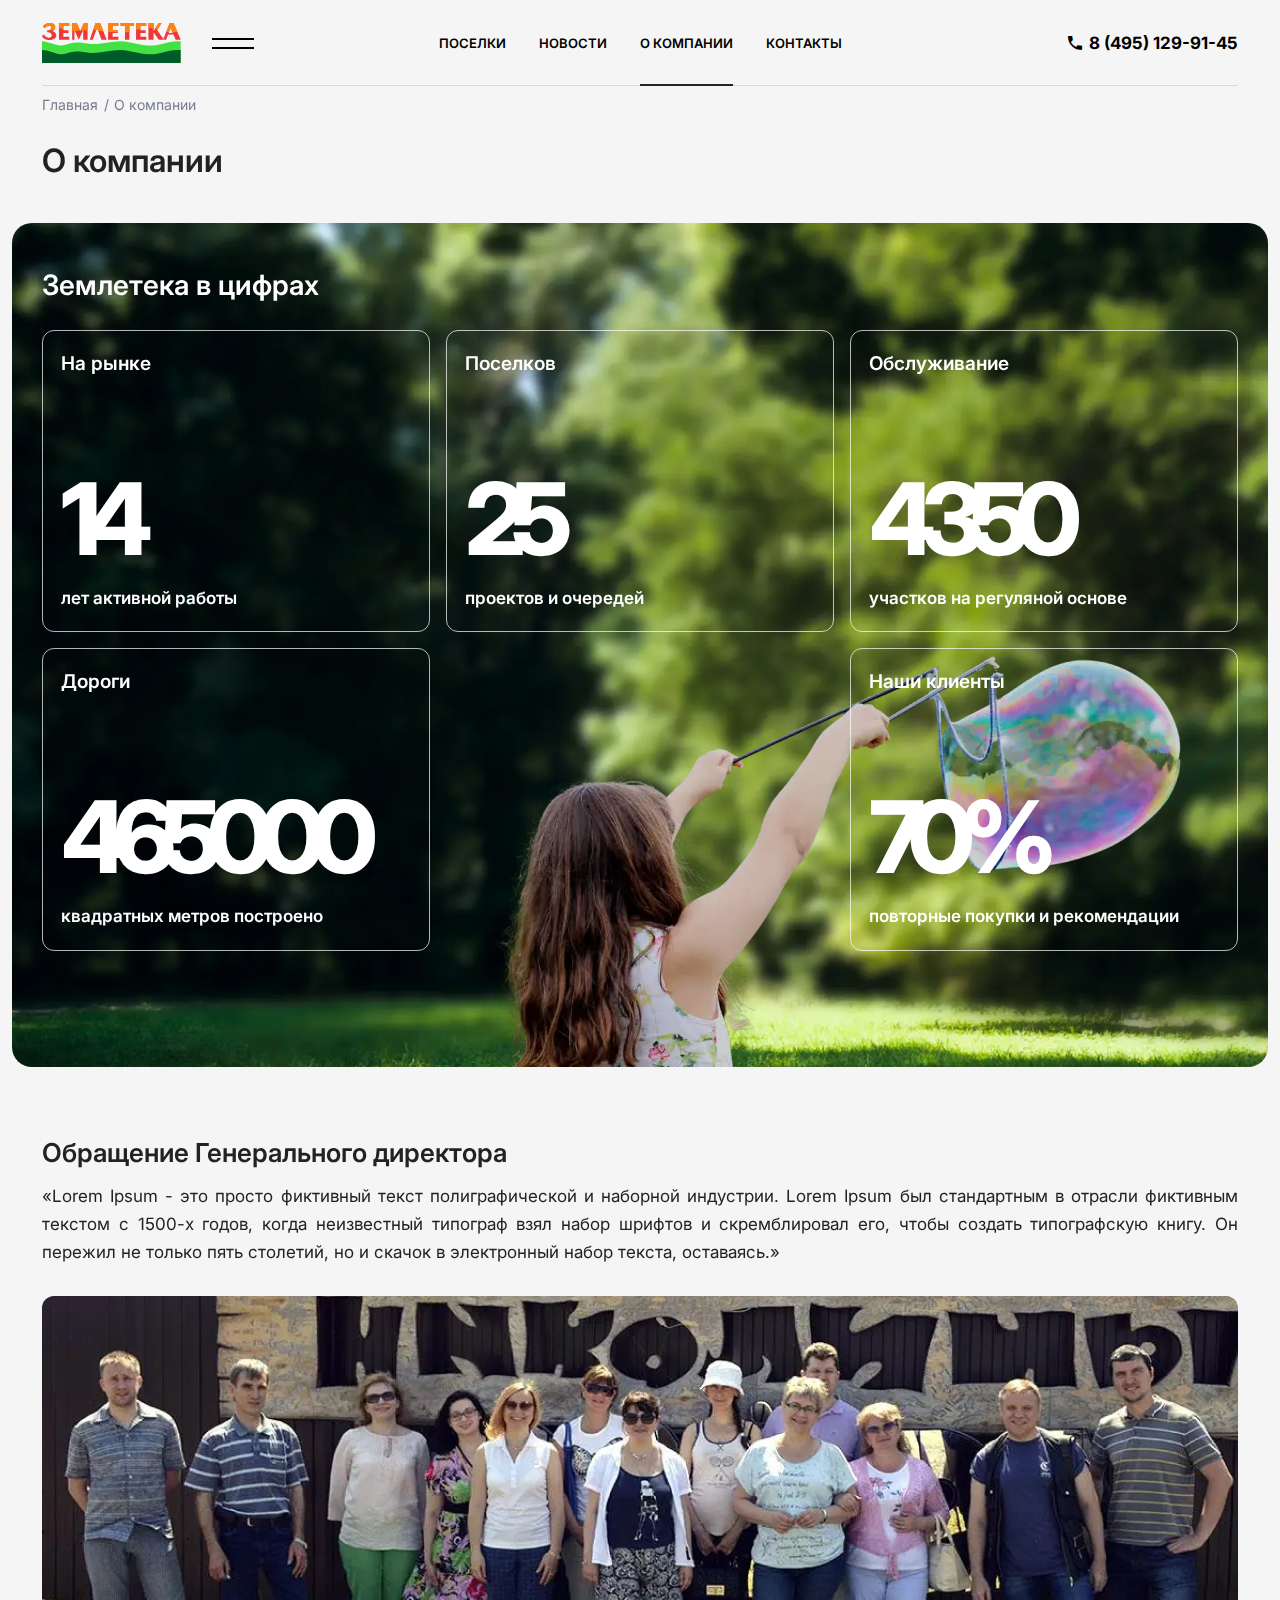
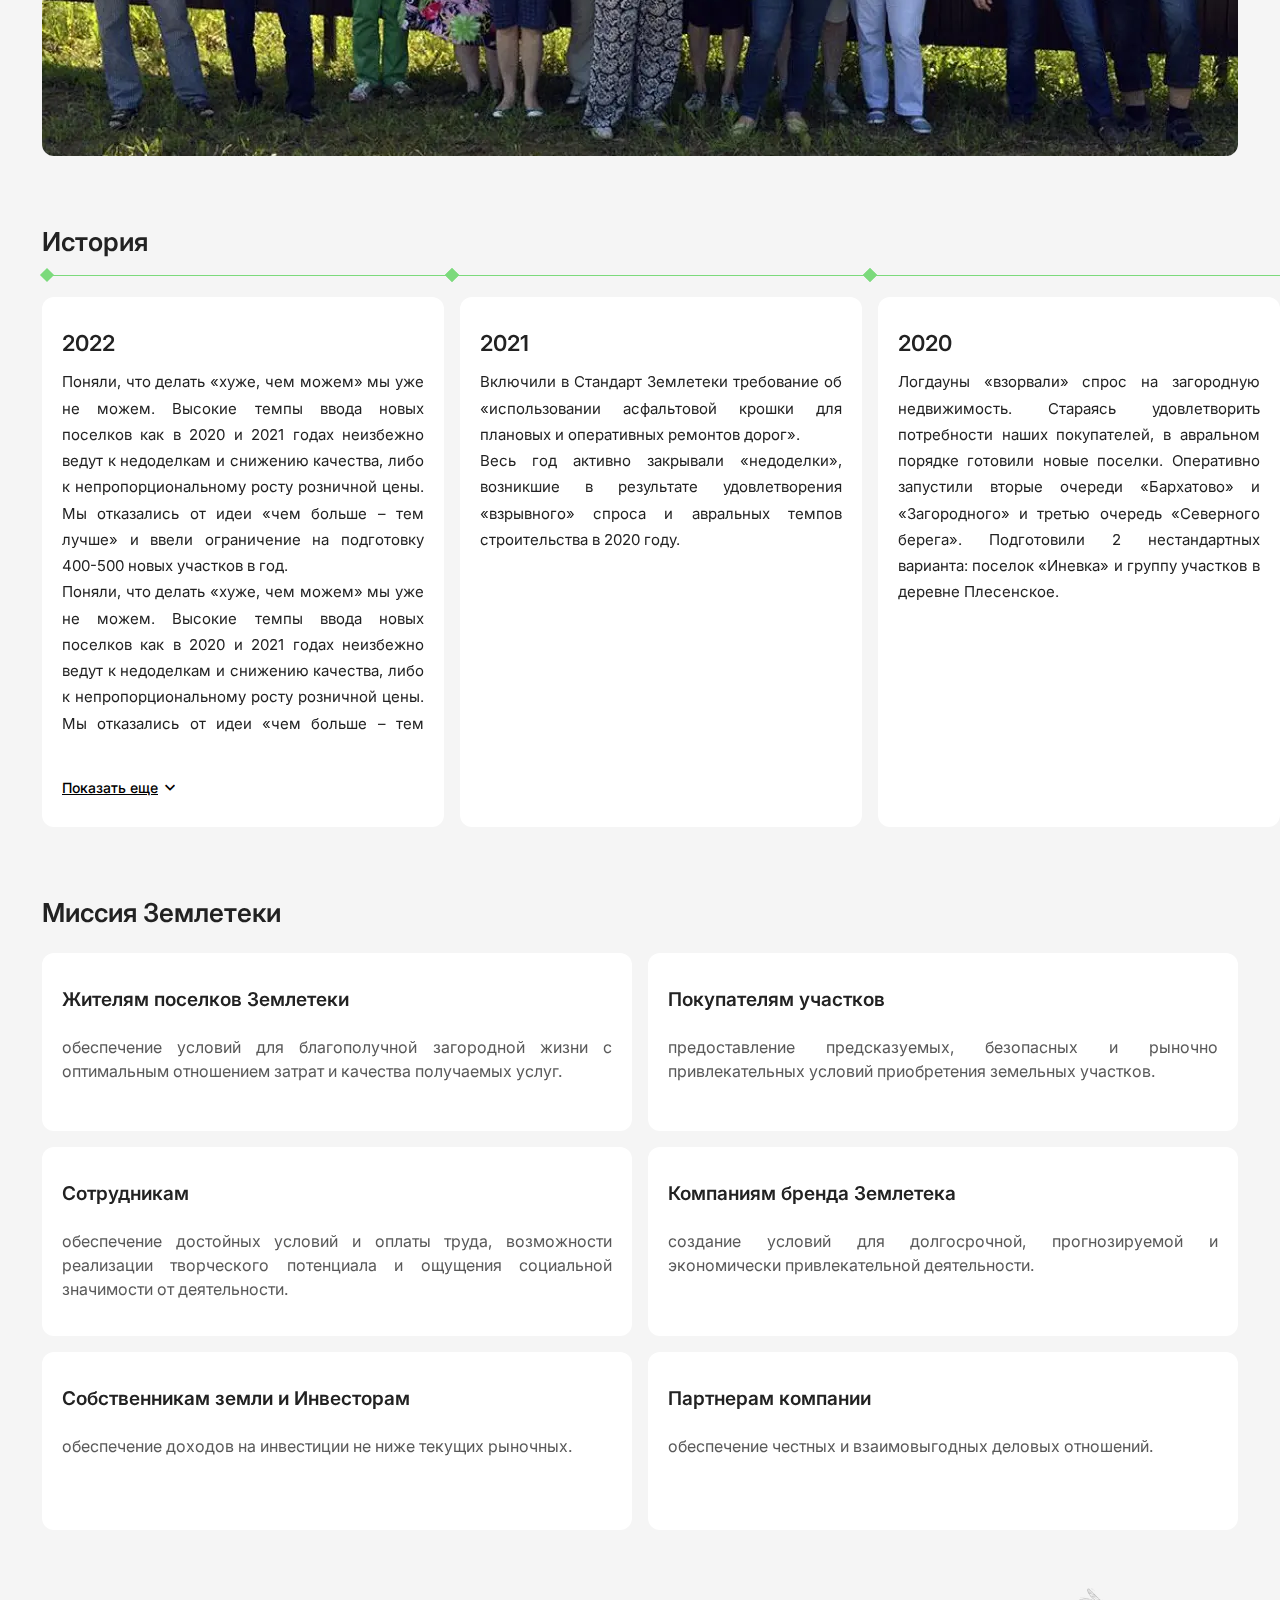
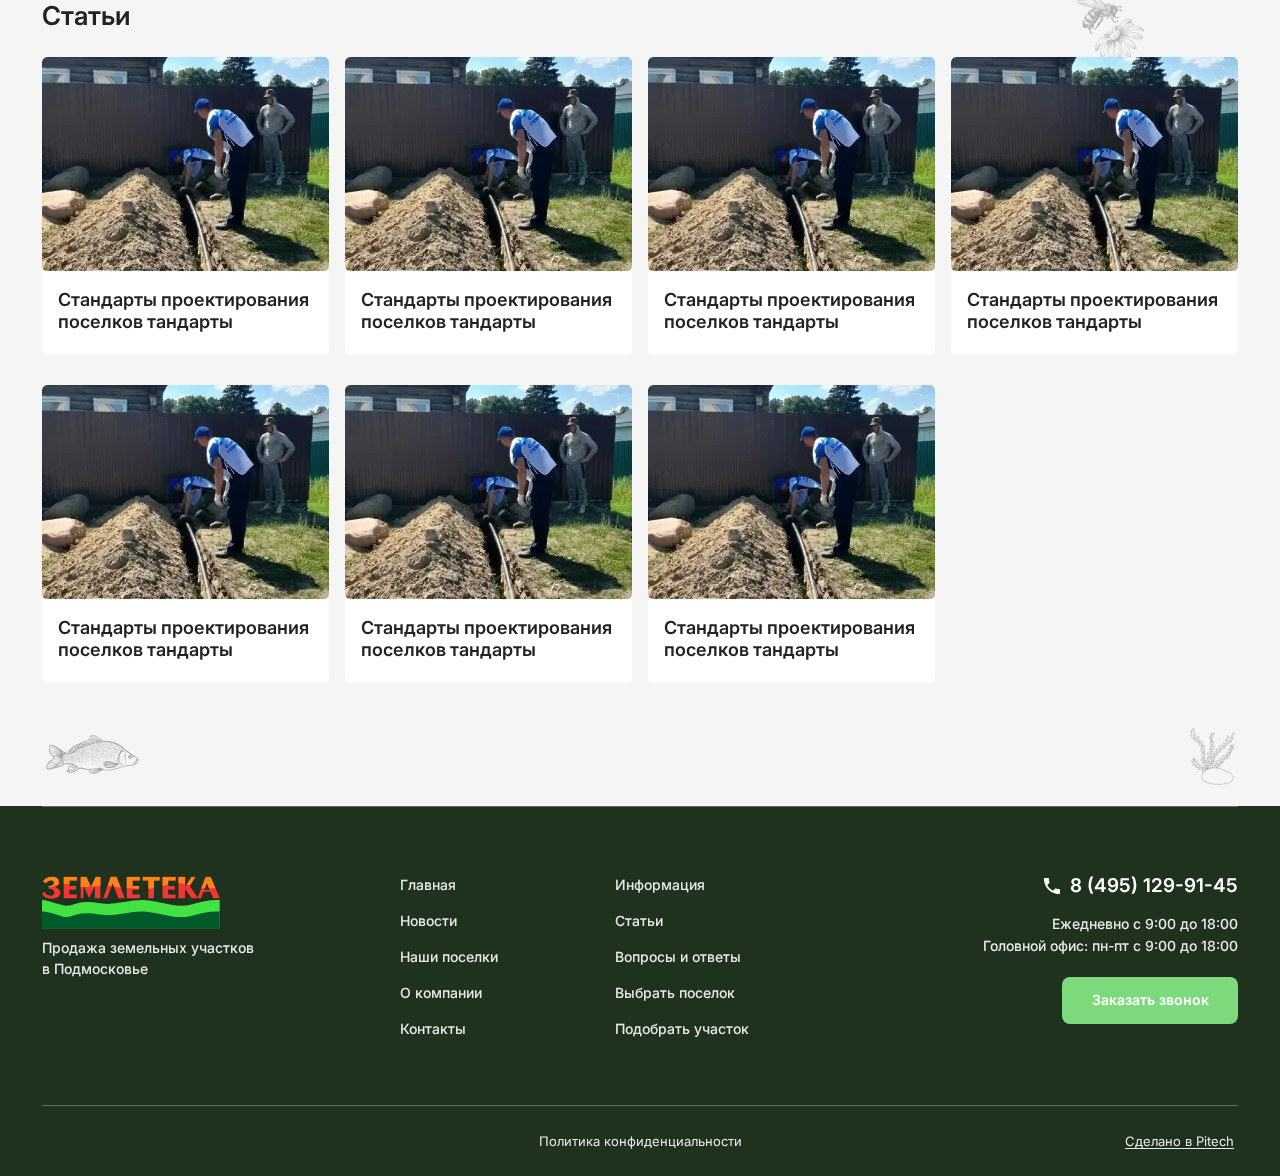
==== about.html @ 6d9f775b "Add files via upload" ====
<!DOCTYPE html>
<html lang="ru">

<head>
	<title>О компании</title>
	<meta charset="UTF-8">
	<meta name="format-detection" content="telephone=no">
	<link href="https://fonts.googleapis.com/css?family=Inter:regular,500,600,700,800,900&display=swap&_v=20221107160453" rel="stylesheet" />
	<!-- <style>body{opacity: 0;}</style> -->
	<link rel="stylesheet" href="css/style.min.css?_v=20221107160453">
	<!-- <link rel="shortcut icon" href="favicon.ico"> -->
	<!-- <meta name="robots" content="noindex, nofollow"> -->
	<meta name="viewport" content="width=device-width, initial-scale=1.0">
</head>

<body>
	<div class="wrapper wrapper_news">
		<header data-scroll="1" class="header-inner header-inner_catalog header-inner_news header ">
			<div class="header-inner__container">
				<button type="button" class="icon-menu"><span></span></button>
				<div class="header-inner__left">
					<a href="" class="header-inner__logo"></a>
					<button type="button" class="header-inner__burger header__burger"><span></span></button>
				</div>
				<div class="header-inner__label-scroll">Продажа земельных <br> участков в Подмосковье</div>
				<div class="header-inner__menu-top menu-top">
					<div class="menu-top__wrapper">
						<div class="menu-top__body">
							<button type="button" class="menu-top__close _icon-close">Закрыть</button>
							<div class="menu-top__nav">
								<div class="menu-top__column">
									<div class="menu-top__items">
										<div class="menu-top__border"><a href="#" class="menu-top__item menu-top__item_link title-menu _icon-arrow"><span>Главная</span></a>
										</div>
										<div class="menu-top__border"><a href="#" class="menu-top__item menu-top__item_link title-menu _icon-arrow"><span>Новости</span></a>
										</div>
										<div class="menu-top__border"><a href="#" class="menu-top__item menu-top__item_link title-menu _icon-arrow"><span>О
													компании</span></a></div>
									</div>
								</div>
								<div class="menu-top__column">
									<div class="menu-top__border">
										<div class="menu-top__item">
											<div class="menu-top__title title-menu">Поселки</div>
											<ul class="menu-top__list">
												<li class="menu-top__elem"><a href="#" class="menu-top__link">д.п. Парус</a></li>
												<li class="menu-top__elem"><a href="#" class="menu-top__link">д.п. Облака</a></li>
												<li class="menu-top__elem"><a href="#" class="menu-top__link">д.п. Луговое</a></li>
												<li class="menu-top__elem"><a href="#" class="menu-top__link">к.п. Загородный 2</a>
												</li>
												<li class="menu-top__elem"><a href="#" class="menu-top__link">д.п. Загородный 3</a>
												</li>
												<li class="menu-top__elem"><a href="#" class="menu-top__link">д.п. Таширово улица
														Молодёжная</a></li>
												<li class="menu-top__elem"><a href="#" class="menu-top__link">д.п. Бархатово</a>
												</li>
											</ul>
											<div class="menu-top__actions">
												<a href="#" class="menu-top__button button button_menu">Подобрать участок</a>
												<a href="#" class="menu-top__arrow _icon-arrow"></a>
											</div>
										</div>
									</div>
								</div>
								<div class="menu-top__column">
									<div class="menu-top__border menu-top__border_contacts">
										<div class="menu-top__item">
											<div class="menu-top__title title-menu">Контакты</div>
											<ul class="menu-top__list">
												<li class="menu-top__elem"><a href="#" class="menu-top__link">Продажа участков</a>
												</li>
												<li class="menu-top__elem"><a href="#" class="menu-top__link">Показ участков</a>
												</li>
												<li class="menu-top__elem"><a href="#" class="menu-top__link">Служба
														эксплуатации</a></li>
												<li class="menu-top__elem"><a href="#" class="menu-top__link">Основной офис</a></li>
											</ul>
											<div class="menu-top__actions menu-top__actions_arrow">
												<a href="#" class="menu-top__arrow _icon-arrow"></a>
											</div>
										</div>
									</div>
									<div class="menu-top__border">
										<div class="menu-top__item">
											<div class="menu-top__title title-menu">О компании</div>
											<ul class="menu-top__list">
												<li class="menu-top__elem"><a href="#" class="menu-top__link">История</a></li>
												<li class="menu-top__elem"><a href="#" class="menu-top__link">Миссия</a></li>
												<li class="menu-top__elem"><a href="#" class="menu-top__link">Статьи</a></li>
												<li class="menu-top__elem"><a href="#" class="menu-top__link">Вопросы и ответы</a></li>
											</ul>
											<div class="menu-top__actions menu-top__actions_arrow">
												<a href="#" class="menu-top__arrow _icon-arrow"></a>
											</div>
										</div>
									</div>
								</div>
							</div>
						</div>
					</div>
				</div>

				<nav class="menu__body">
					<ul class="menu__list">
						<li class="menu__item"><a href="" class="menu__link menu__link_burger _icon-arrow">Главная</a></li>
						<li class="menu__item"><a href="" class="menu__link _icon-arrow">Поселки</a></li>
						<li class="menu__item"><a href="" class="menu__link _icon-arrow ">Новости</a></li>
						<li class="menu__item"><a href="" class="menu__link _icon-arrow _active">О компании</a></li>
						<li class="menu__item"><a href="" class="menu__link _icon-arrow">Контакты</a></li>
						<li class="menu__item"><a href="" class="menu__link menu__link_burger _icon-arrow">Информация</a></li>
					</ul>
					<div class="menu__burger">
						<a href="tel:84951299145" class="header-inner__phone header-inner__phone_burger _icon-phone"><span>8
								(495)
								129-91-45</span></a>
						<div class="header-inner__phone-label">Ежедневно с 9:00 до 18:00</div>

					</div>
					<div class="menu__line"></div>
					<a href="#" class="menu__button button">Подобрать участок</a>
				</nav>

				<div class="header-inner__actions">
					<a href="tel:84951299145" class="header-inner__phone header-inner__phone_top _icon-phone"><span>8 (495)
							129-91-45</span></a>

				</div>
			</div>

		</header>
		<main class="page page_inner-news">
			<div class="page__header">
				<div class="page__container">
					<nav class="page__breadcrumbs breadcrumbs">
						<ul class="breadcrumbs__list">
							<li class="breadcrumbs__item">
								<a href="" class="breadcrumbs__link">Главная</a>
							</li>
							<li class="breadcrumbs__item">
								<div class="breadcrumbs__current">О компании</div>
							</li>
						</ul>
					</nav>
				</div>
			</div>
			<div class="about">
				<div class="about__container">
					<div class="about__title">О компании</div>
				</div>
				<section class="about__statistics statistics">

					<div class="statistics__background statistics__background_about-page">
						<picture><source srcset="img/statistics/01.webp" type="image/webp"><img src="img/statistics/01.jpg" alt=""></picture>
					</div>
					<div class="statistics__person statistics__person_about-page">
						<picture><source srcset="img/statistics/person.webp" type="image/webp"><img src="img/statistics/person.png" alt=""></picture>
					</div>


					<div class="statistics__container">
						<div class="statistics__body statistics__body_about-page">
							<h2 class="statistics__title title title_white">Землетека в цифрах</h2>
							<div class="statistics__items">
								<article class="statistics__column">
									<div class="statistics__item item-statistics">
										<div class="item-statistics__label">На рынке </div>
										<div class="item-statistics__counter">14</div>
										<div class="item-statistics__text">лет активной работы</div>
									</div>
								</article>
								<article class="statistics__column">
									<div class="statistics__item item-statistics">
										<div class="item-statistics__label">Поселков </div>
										<div class="item-statistics__counter">25</div>
										<div class="item-statistics__text">проектов и очередей</div>
									</div>
								</article>
								<article class="statistics__column">
									<div class="statistics__item item-statistics">
										<div class="item-statistics__label">Обслуживание </div>
										<div class="item-statistics__counter">4350</div>
										<div class="item-statistics__text">участков на регуляной основе</div>
									</div>
								</article>
								<article class="statistics__column">
									<div class="statistics__item item-statistics">
										<div class="item-statistics__label">Дороги </div>
										<div class="item-statistics__counter">465000</div>
										<div class="item-statistics__text">квадратных метров построено</div>
									</div>
								</article>
								<article class="statistics__column">
									<div class="statistics__item item-statistics">
										<div class="item-statistics__label">Наши клиенты</div>
										<div class="item-statistics__counter">70%</div>
										<div class="item-statistics__text">повторные покупки и рекомендации</div>
									</div>
								</article>
							</div>
						</div>
					</div>
				</section>

				<div class="about__team team">
					<div class="team__container">
						<h3 class="team__title title-about">Обращение Генерального директора</h3>
						<div class="team__text">«Lorem Ipsum - это просто фиктивный текст полиграфической и наборной
							индустрии. Lorem Ipsum был стандартным в отрасли фиктивным текстом с 1500-х годов, когда
							неизвестный типограф взял набор шрифтов и скремблировал его, чтобы создать типографскую книгу. Он
							пережил не только пять столетий, но и скачок в электронный набор текста, оставаясь.»</div>
						<div class="team__image-ibg">
							<picture><source srcset="img/about/01.webp" type="image/webp"><img src="img/about/01.jpg" alt=""></picture>
						</div>
					</div>

				</div>
				<div class="about__history ">
					<div class="history__container">
						<h3 class="history__title title-about">История</h3>
						<div class="history__slider swiper">
							<div class="history__wrapper swiper-wrapper">
								<div class="history__slide swiper-slide">
									<div class="history__item-decor"></div>
									<div data-showmore class="history__item">
										<div class="history__item-date">2022</div>
										<div data-showmore-content="375" class="history__item-text">
											<p>Поняли, что делать «хуже, чем можем» мы уже не можем.
												Высокие темпы ввода новых поселков как в 2020 и 2021 годах неизбежно ведут к
												недоделкам
												и
												снижению качества, либо к непропорциональному росту розничной цены.
												Мы отказались от идеи «чем больше – тем лучше» и ввели ограничение на подготовку
												400-500
												новых участков в год.</p>
											<p>Поняли, что делать «хуже, чем можем» мы уже не можем.
												Высокие темпы ввода новых поселков как в 2020 и 2021 годах неизбежно ведут к
												недоделкам и
												снижению качества, либо к непропорциональному росту розничной цены.
												Мы отказались от идеи «чем больше – тем лучше» и ввели ограничение на подготовку
												400-500
												новых участков в год.
												Lorem ipsum dolor sit amet consectetur adipisicing elit. Perspiciatis, eaque. Molestiae necessitatibus explicabo incidunt exercitationem quidem iure dignissimos, facere inventore sint libero, rerum laboriosam rem fuga ipsum, minus consequuntur est?
												Id earum cumque reiciendis eligendi totam iusto magni nobis rerum error tempore. Vel cupiditate quaerat saepe veniam ex eius. Ratione tempora esse minus dolorem nemo amet id vel veniam facilis?
												Saepe vero illum suscipit ut sed, laudantium voluptatum quas soluta! Harum perferendis aut sunt dicta omnis dignissimos fuga asperiores vitae porro dolores. Ad eum ipsa corporis quasi error ea aut?
												Qui laboriosam possimus dolor nobis a. Quasi, fuga rem? Laudantium, et praesentium repudiandae sed magni ab, minus nulla atque voluptatibus sunt adipisci odio eum quod eligendi at quasi quam voluptate?
												Aut voluptate, nobis obcaecati voluptas maiores consequatur distinctio magni molestiae adipisci. Nisi ad animi, molestiae et mollitia, minus labore, eaque sit optio qui beatae inventore iure recusandae? Porro, est corrupti.
												Qui culpa doloremque enim maxime, veritatis earum velit ut voluptatum vitae dolore suscipit quidem aspernatur odit nihil perspiciatis soluta nostrum. Harum asperiores dolorum in soluta, beatae et vero labore dolores?
												Odit recusandae ducimus deserunt sunt eos, consequatur debitis, minus nam veritatis nostrum ipsum suscipit officia rerum inventore eaque eius porro repellat delectus at! Repudiandae, dignissimos rem quae animi ipsam quo.
												Quis distinctio mollitia voluptate, qui deleniti incidunt accusantium ducimus. Delectus reprehenderit molestias quisquam dolores praesentium et architecto officia, odit ipsa laboriosam animi fugiat, iusto deleniti. Laudantium nesciunt debitis ipsum minus.
											</p>

										</div>
										<button hidden data-showmore-button="300" type="button" class="history__item-more">
											<span>
												<div class="history__item-more-text">Показать еще</div>
												<div class="history__item-more-arrow _icon-arrow-down"></div>
											</span>
											<span>
												<div class="history__item-more-text">Cкрыть</div>
												<div class="history__item-more-arrow _icon-arrow-down"></div>
											</span>
											</buttom>
									</div>
								</div>

								<div class="history__slide swiper-slide">
									<div class="history__item-decor"></div>
									<div data-showmore class="history__item">
										<div class="history__item-date">2021</div>
										<div data-showmore-content="375" class="history__item-text">
											<p>Включили в Стандарт Землетеки требование об «использовании асфальтовой крошки для
												плановых и оперативных ремонтов дорог».</p>
											<p>Весь год активно закрывали «недоделки», возникшие в результате удовлетворения
												«взрывного»
												спроса и авральных темпов строительства в 2020 году.</p>
										</div>
										<button hidden data-showmore-button="300" type="button" class="history__item-more">
											<span>
												<div class="history__item-more-text">Показать еще</div>
												<div class="history__item-more-arrow _icon-arrow-down"></div>
											</span>
											<span>
												<div class="history__item-more-text">Cкрыть</div>
												<div class="history__item-more-arrow _icon-arrow-down"></div>
											</span>
											</buttom>
									</div>
								</div>
								<div class="history__slide swiper-slide">
									<div class="history__item-decor"></div>
									<div data-showmore class="history__item">
										<div class="history__item-date">2020</div>
										<div data-showmore-content="375" class="history__item-text">
											<p>Логдауны «взорвали» спрос на загородную недвижимость. Стараясь удовлетворить
												потребности
												наших покупателей,
												в авральном порядке готовили новые поселки.
												Оперативно запустили вторые очереди «Бархатово» и «Загородного»
												и третью очередь
												«Северного берега».
												Подготовили 2 нестандартных варианта: поселок «Иневка» и группу участков
												в деревне
												Плесенское.</p>
										</div>
										<button hidden data-showmore-button="300" type="button" class="history__item-more">
											<span>
												<div class="history__item-more-text">Показать еще</div>
												<div class="history__item-more-arrow _icon-arrow-down"></div>
											</span>
											<span>
												<div class="history__item-more-text">Cкрыть</div>
												<div class="history__item-more-arrow _icon-arrow-down"></div>
											</span>
											</buttom>
									</div>
								</div>
								<div class="history__slide swiper-slide">
									<div class="history__item-decor"></div>
									<div data-showmore class="history__item">
										<div class="history__item-date">2019</div>
										<div data-showmore-content="375" class="history__item-text">
											<p>Начали проект комплексного освоения территории вокруг Ташировского пруда –
												подготовили и
												запустили в продажу поселок «Бархато</p>
											<p>Изменения законодательства породили проблемы Жителей с получением согласований для
												регистрации домов на дачных участках.
												Оперативно отработали алгоритм централизованного получения согласований от
												«Госнедр»,
												«лесников», «мелиорации» и аэродромов.</p>
											<p>
												По просьбе жителей «Лугового» инициировали перенос трассы проектируемой дороги «ЦКАД
												-
												Наро-Фомин
											</p>
										</div>
										<button hidden data-showmore-button="300" type="button" class="history__item-more">
											<span>
												<div class="history__item-more-text">Показать еще</div>
												<div class="history__item-more-arrow _icon-arrow-down"></div>
											</span>
											<span>
												<div class="history__item-more-text">Cкрыть</div>
												<div class="history__item-more-arrow _icon-arrow-down"></div>
											</span>
											</buttom>
									</div>
								</div>
							</div>
						</div>
					</div>
				</div>
				<div class="about__container">
					<div class="about__mission mission">
						<h3 class="mission__title title-about">Миссия Землетеки</h3>
						<div class="mission__items">
							<div class="mission__item">
								<div class="mission__item-title">Жителям поселков Землетеки</div>
								<div class="mission__item-text">обеспечение условий для
									благополучной загородной жизни
									с
									оптимальным отношением затрат и
									качества получаемых услуг.</div>
							</div>
							<div class="mission__item">
								<div class="mission__item-title">Покупателям участков</div>
								<div class="mission__item-text">предоставление предсказуемых,
									безопасных и рыночно
									привлекательных условий
									приобретения земельных участков.</div>
							</div>
							<div class="mission__item">
								<div class="mission__item-title">Сотрудникам</div>
								<div class="mission__item-text">обеспечение достойных условий и
									оплаты труда, возможности реализации
									творческого потенциала и ощущения
									социальной значимости от
									деятельности.</div>
							</div>
							<div class="mission__item">
								<div class="mission__item-title">Компаниям бренда Землетека</div>
								<div class="mission__item-text">создание условий для долгосрочной,
									прогнозируемой
									и экономически
									привлекательной деятельности.</div>
							</div>
							<div class="mission__item">
								<div class="mission__item-title">Собственникам земли и Инвесторам</div>
								<div class="mission__item-text">обеспечение доходов на инвестиции не
									ниже текущих
									рыночных.</div>
							</div>
							<div class="mission__item">
								<div class="mission__item-title">Партнерам компании</div>
								<div class="mission__item-text">обеспечение честных и
									взаимовыгодных деловых отношений.</div>
							</div>
						</div>
					</div>
					<div class="about__article article">
						<h3 class="article__title title-about">Статьи</h3>
						<div class="article__decor">
							<picture><source srcset="img/about/decor-3.webp" type="image/webp"><img src="img/about/decor-3.png" alt=""></picture>
						</div>
						<div class="article__items">
							<div class="article__item">
								<div class="article__item-image-ibg">
									<picture><source srcset="img/about/article/01.webp" type="image/webp"><img src="img/about/article/01.jpg" alt=""></picture>
								</div>
								<div class="article__item-text">Стандарты проектирования поселков тандарты </div>
							</div>
							<div class="article__item">
								<div class="article__item-image-ibg">
									<picture><source srcset="img/about/article/01.webp" type="image/webp"><img src="img/about/article/01.jpg" alt=""></picture>
								</div>
								<div class="article__item-text">Стандарты проектирования поселков тандарты </div>
							</div>
							<div class="article__item">
								<div class="article__item-image-ibg">
									<picture><source srcset="img/about/article/01.webp" type="image/webp"><img src="img/about/article/01.jpg" alt=""></picture>
								</div>
								<div class="article__item-text">Стандарты
									проектирования поселков тандарты</div>
							</div>
							<div class="article__item">
								<div class="article__item-image-ibg">
									<picture><source srcset="img/about/article/01.webp" type="image/webp"><img src="img/about/article/01.jpg" alt=""></picture>
								</div>
								<div class="article__item-text">Стандарты проектирования поселков тандарты </div>
							</div>
							<div class="article__item">
								<div class="article__item-image-ibg">
									<picture><source srcset="img/about/article/01.webp" type="image/webp"><img src="img/about/article/01.jpg" alt=""></picture>
								</div>
								<div class="article__item-text">Стандарты проектирования поселков тандарты </div>
							</div>
							<div class="article__item">
								<div class="article__item-image-ibg">
									<picture><source srcset="img/about/article/01.webp" type="image/webp"><img src="img/about/article/01.jpg" alt=""></picture>
								</div>
								<div class="article__item-text">Стандарты проектирования поселков тандарты </div>
							</div>
							<div class="article__item">
								<div class="article__item-image-ibg">
									<picture><source srcset="img/about/article/01.webp" type="image/webp"><img src="img/about/article/01.jpg" alt=""></picture>
								</div>
								<div class="article__item-text">Стандарты проектирования поселков тандарты </div>
							</div>
						</div>
					</div>
					<div class="about__decor decor">
						<div class="decor__items">
							<div class="decor__item decor__item_1">
								<picture><source srcset="img/about/decor-1.webp" type="image/webp"><img src="img/about/decor-1.png" alt="decor"></picture>
							</div>
							<div class="decor__item decor__item_2">
								<picture><source srcset="img/about/decor-2.webp" type="image/webp"><img src="img/about/decor-2.png" alt="decor"></picture>
							</div>
						</div>
					</div>
				</div>


			</div>
		</main>
		<footer class="footer">
			<div class="footer__container">
				<div class="footer__body">
					<div class="footer__main">
						<a href="" class="footer__logo"><img src="img/logo-color.svg" alt="logo"></a>
						<div class="footer__text">Продажа земельных участков <br>в Подмосковье</div>
					</div>
					<div class="footer__menu menu-footer">
						<div class="menu-footer__column">
							<ul class="menu-footer__list menu-footer__list_first">
								<li><a href="" class="menu-footer__link">Главная</a></li>
								<li><a href="" class="menu-footer__link">Новости </a></li>
								<li><a href="" class="menu-footer__link">Наши поселки </a></li>
								<li><a href="" class="menu-footer__link">О компании</a></li>
								<li><a href="" class="menu-footer__link">Контакты</a></li>
							</ul>
						</div>
						<div class="menu-footer__column">
							<ul class="menu-footer__list">
								<li><a href="" class="menu-footer__link">Информация</a></li>
								<li><a href="" class="menu-footer__link">Статьи</a></li>
								<li><a href="" class="menu-footer__link">Вопросы и ответы </a></li>
								<li><a href="" class="menu-footer__link">Выбрать поселок</a></li>
								<li><a href="" class="menu-footer__link">Подобрать участок</a></li>
							</ul>
						</div>

					</div>
					<div class="footer__contacts">
						<a href="tel:84951299145" class="footer__phone _icon-phone"><span>8 (495) 129-91-45</span></a>
						<div class="footer__info">
							<div class="footer__info-item">Ежедневно <span>с 9:00 до 18:00</span></div>
							<div class="footer__info-item">Головной офис: <span>пн-пт с 9:00 до 18:00</span></div>
						</div>
						<button type="button" data-popup="#callback" class="footer__button button">Заказать звонок</button>
					</div>

				</div>
				<div class="footer__copyright">
					<div class="footer__copyright-item"></div>
					<div class="footer__copyright-item">Политика конфиденциальности</div>
					<a href="" class="footer__copyright-item footer__copyright-item_pitech">Сделано в Pitech</a>
				</div>
			</div>
		</footer>
	</div>

	<!-- <div id="popup" aria-hidden="true" class="popup">
	<div class="popup__wrapper">
		<div class="popup__content">
			<button data-close type="button" class="popup__close">Закрыть</button>
			<div class="popup__text">
			</div>
		</div>
	</div>
</div> -->

	<div id="gallery-township" aria-hidden="true" class="popup gallery-township__popup">
		<div class="popup__wrapper gallery-township__wrapper">
			<div class="popup__content gallery-township__content">
				<button data-close type="button" class="popup__close gallery-township__close">
				</button>
				<div class="popup__text gallery-township__text">
					<div class="gallery-township__body">
						<!-- Оболочка слайдера -->
						<div class="gallery-township__slider swiper">
							<!-- Двигающееся часть слайдера -->
							<div class="gallery-township__wrapper swiper-wrapper">
								<!-- Слайд -->
								<div class="gallery-township__slide swiper-slide">
									<div class="gallery-township__image-ibg">
										<picture><source srcset="img/township/parus/gallery/swiper/1.webp" type="image/webp"><img src="img/township/parus/gallery/swiper/1.jpg" alt=""></picture>
									</div>
								</div>
								<div class="gallery-township__slide swiper-slide">
									<div class="gallery-township__image-ibg">
										<picture><source srcset="img/township/parus/gallery/swiper/2.webp" type="image/webp"><img src="img/township/parus/gallery/swiper/2.jpg" alt=""></picture>
									</div>
								</div>
								<div class="gallery-township__slide swiper-slide">
									<div class="gallery-township__image-ibg">
										<picture><source srcset="img/township/parus/gallery/swiper/3.webp" type="image/webp"><img src="img/township/parus/gallery/swiper/3.jpg" alt=""></picture>
									</div>
								</div>
							</div>
							<div class="gallery-township__arrows slider-arrows">
								<button type="button" class="slider-arrow slider-arrow_prev _icon-arrow"></button>
								<button type="button" class="slider-arrow slider-arrow_next _icon-arrow"></button>
							</div>
							<div class="gallery-township__pagination swiper-pagination"></div>
						</div>
					</div>
				</div>
			</div>
		</div>
	</div>



	<div id="townships-filter" aria-hidden="true" class="popup townships-filter__popap">
		<div class="popup__wrapper townships-filter__wrapper">
			<div class="townships-filter__header">
				<div class="townships-filter__title">Фильтры</div>
				<button data-close type="button" class="popup__close townships-filter__close">
					<img src="img/icons/close.svg" alt="">
				</button>
			</div>
			<div class="popup__content townships-filter__content">
				<div class="popup__text townships-filter__body">
					<div class="townships-filter__range">
						<div class="townships-filter__range-item item-range">
							<h3 class="item-range__title">Стоимость участка, ₽</h3>
							<div class="item-range__slider" id="range-slider-price"></div>
							<div class="item-range__inputs">
								<label class="item-range__label">
									<span class="item-range__text">мин. цена</span>
									<input type="text" class="item-range__input" id="input-0">
								</label>
								<div class="item-range__label-separation"></div>
								<label class="item-range__label">
									<span class="item-range__text">макс. цена</span>
									<input type="text" class="item-range__input" id="input-1">
								</label>
							</div>
						</div>
						<div class="townships-filter__range-item item-range">
							<h3 class="item-range__title">Площадь участка (сот.)</h3>
							<div class="item-range__slider" id="range-slider-square"></div>
							<div class="item-range__inputs">
								<label class="item-range__label">
									<span class="item-range__text">мин. площадь</span>
									<input type="text" class="item-range__input" id="input-square-0">
								</label>
								<div class="item-range__label-separation"></div>
								<label class="item-range__label">
									<span class="item-range__text">макс. площадь</span>
									<input type="text" class="item-range__input" id="input-square-1">
								</label>
							</div>
						</div>
					</div>
					<div class="townships-filter__choice township-choice choice">
						<h3 class="choice__title">Поселки</h3>
						<div class="choice__inputs">
							<div class="choice__checkbox">
								<input id="townshipChoice1" type="checkbox" class="choice__checkbox-input" name="townshipChoice">
								<label for="townshipChoice1" class="choice__checkbox-label">Парус</label>
							</div>
							<div class="choice__checkbox">
								<input id="townshipChoice2" type="checkbox" class="choice__checkbox-input" name="townshipChoice">
								<label for="townshipChoice2" class="choice__checkbox-label">Таширово улица Молодёжная</label>
							</div>
							<div class="choice__checkbox">
								<input id="townshipChoice3" type="checkbox" class="choice__checkbox-input" name="townshipChoice">
								<label for="townshipChoice3" class="choice__checkbox-label">Облака</label>
							</div>
							<div class="choice__checkbox">
								<input id="townshipChoice4" type="checkbox" class="choice__checkbox-input" name="townshipChoice">
								<label for="townshipChoice4" class="choice__checkbox-label">Загородный 3</label>
							</div>
							<div class="choice__checkbox">
								<input id="townshipChoice5" type="checkbox" class="choice__checkbox-input" name="townshipChoice">
								<label for="townshipChoice5" class="choice__checkbox-label">Загородный 2</label>
							</div>
							<div class="choice__checkbox">
								<input id="townshipChoice6" type="checkbox" class="choice__checkbox-input" name="townshipChoice">
								<label for="townshipChoice6" class="choice__checkbox-label">Луговое</label>
							</div>
						</div>
					</div>
					<div class="townships-filter__choice townships-filter__choice_last plot-choice choice">
						<h3 class="choice__title">Что входит?</h3>
						<div class="choice__inputs">
							<div class="choice__checkbox">
								<input id="plotChoice1" type="checkbox" class="choice__checkbox-input" name="plotChoice">
								<label for="plotChoice1" class="choice__checkbox-label">Умная газификация</label>
							</div>
							<div class="choice__checkbox">
								<input id="plotChoice2" type="checkbox" class="choice__checkbox-input" name="plotChoice">
								<label for="plotChoice2" class="choice__checkbox-label">Водопровод</label>
							</div>
							<div class="choice__checkbox">
								<input id="plotChoice3" type="checkbox" class="choice__checkbox-input" name="plotChoice">
								<label for="plotChoice3" class="choice__checkbox-label">Канализация</label>
							</div>
							<div class="choice__checkbox">
								<input id="plotChoice4" type="checkbox" class="choice__checkbox-input" name="plotChoice">
								<label for="plotChoice4" class="choice__checkbox-label">Интернет</label>
							</div>
							<div class="choice__checkbox">
								<input id="plotChoice5" type="checkbox" class="choice__checkbox-input" name="plotChoice">
								<label for="plotChoice5" class="choice__checkbox-label">Пляжная зона</label>
							</div>
							<div class="choice__checkbox">
								<input id="plotChoice6" type="checkbox" class="choice__checkbox-input" name="plotChoice">
								<label for="plotChoice6" class="choice__checkbox-label">У леса</label>
							</div>
							<div class="choice__checkbox">
								<input id="plotChoice7" type="checkbox" class="choice__checkbox-input" name="plotChoice">
								<label for="plotChoice7" class="choice__checkbox-label">Автобусная остановка</label>
							</div>
							<div class="choice__checkbox">
								<input id="plotChoice8" type="checkbox" class="choice__checkbox-input" name="plotChoice">
								<label for="plotChoice8" class="choice__checkbox-label">Магазин</label>
							</div>
							<div class="choice__checkbox">
								<input id="plotChoice9" type="checkbox" class="choice__checkbox-input" name="plotChoice">
								<label for="plotChoice9" class="choice__checkbox-label">Дороги внутри</label>
							</div>
							<div class="choice__checkbox">
								<input id="plotChoice10" type="checkbox" class="choice__checkbox-input" name="plotChoice">
								<label for="plotChoice10" class="choice__checkbox-label">Рыбалка</label>
							</div>
							<div class="choice__checkbox">
								<input id="plotChoice11" type="checkbox" class="choice__checkbox-input" name="plotChoice">
								<label for="plotChoice11" class="choice__checkbox-label">Охрана</label>
							</div>
							<div class="choice__checkbox">
								<input id="plotChoice12" type="checkbox" class="choice__checkbox-input" name="plotChoice">
								<label for="plotChoice12" class="choice__checkbox-label">Игровая площадка</label>
							</div>
						</div>
					</div>
				</div>

			</div>
			<div class="townships-filter__bottom">
				<button type="button" class="townships-filter__reset">Сбросить <span> все фильтры</span></button>
				<button data-close type="button" class="townships-filter__showmore">Показать &nbsp <span>127</span> &nbsp
					участков</button>
			</div>
		</div>
	</div>



	<div id="plot" aria-hidden="true" class="popup plot__popap">
		<div class="popup__wrapper plot__wrapper ">
			<div class="popup__content plot__content">
				<div class="plot__header">
					<div class="plot__title">Участок №9 в поселке Парус</div>
					<button data-close type="button" class="popup__close plot__close">
						<img src="img/icons/close.svg" alt="">
					</button>
				</div>
				<div class="popup__text plot__body">
					<div class="plot__info">
						<div class="plot__image">
							<!-- Оболочка слайдера -->
							<div class="plot__slider swiper">
								<!-- Двигающееся часть слайдера -->
								<div class="plot__wrapper swiper-wrapper">
									<!-- Слайд -->
									<div class="plot__slide swiper-slide">
										<picture><source srcset="img/plots/plot01.webp" type="image/webp"><img src="img/plots/plot01.jpg" alt="Plot"></picture>
									</div>
									<div class="plot__slide swiper-slide">
										<picture><source srcset="img/plots/plot01.webp" type="image/webp"><img src="img/plots/plot01.jpg" alt="Plot"></picture>
									</div>
									<div class="plot__slide swiper-slide">
										<picture><source srcset="img/plots/plot01.webp" type="image/webp"><img src="img/plots/plot01.jpg" alt="Plot"></picture>
									</div>
								</div>
								<div class="plot__control ">
									<div class="plot__dotts"></div>
								</div>
							</div>


						</div>
						<div class="plot__include">
							<ul class="plot__list">
								<li class="plot__item plot__item_green _icon-location">Киевское или Минское шоссе 67 км. от МКАД
								</li>
								<li class="plot__item plot__item_green _icon-square">Площадь участка 6.93 соток
								</li>
								<li class="plot__item plot__item_green _icon-Installment">Рассрочка 0% на 6 месяцев</li>
							</ul>
							<ul class="plot__list">
								<li class="plot__item _icon-gas">Газ в перспективе 2025г.
								</li>
								<li class="plot__item _icon-forest-areas">Лесные участки
								</li>
								<li class="plot__item _icon-forest-areas">Лесные участки
								</li>
								<li class="plot__item _icon-forest-areas">Лесные участки
								</li>
								<li class="plot__item _icon-forest-areas">Лесные участки
								</li>
								<li class="plot__item _icon-forest-areas">Лесные участки
								</li>

							</ul>
						</div>
					</div>
					<div class="plot__separation"></div>
					<div class="plot__about">
						<p>
							Современный поселок на большой воде. Широкие дороги, большие общественные пространства,
							гарантированное обслуживание.
						</p>
						<p>В продаже участок №9 площадью 6.93 соток в поселке Парус, который находится в , рыбалка, лесные
							участки, магазин, пляжная зона, "стандарт"</p>
					</div>
					<div class="plot__location">
						<h3 class="plot__location-title">Расположение участка</h3>
						<div class="plot__location-image-ibg">
							<picture><source srcset="img/plots/plan.webp" type="image/webp"><img src="img/plots/plan.png" alt=""></picture>
						</div>
					</div>
					<div data-da=".plot__wrapper,767.98" class="plot__bottom">
						<div class="plot__bottom-price">
							<div class="plot__bottom-price1">от 107 000 ₽/сот</div>
							<div class="plot__bottom-price2">790 020 ₽</div>
						</div>
						<button type="submit" class="plot__bottom-reservation">Зарезервировать</button>
					</div>
					<div data-da=".plot__wrapper,767.98,1" class="plot__bottom-reserv bottom-reserv">
						<div class="bottom-reserv__top">
							<div class="bottom-reserv__title">Резервирование</div>
							<div class="bottom-reserv__text">С помощью этой формы Вы можете подать заявку на резервирование
								выделенных участков.</div>
						</div>
						<form action="" class="bottom-reserv__form">
							<div class="bottom-reserv__item">
								<input type="text" class="bottom-reserv__input input tel" placeholder="Ваш телефон">
								<button type="submit" class="bottom-reserv__button">Зарезервировать</button>
							</div>

							<div class="bottom-reserv__checkbox">
								<input id="formAgreement" type="checkbox" class="bottom-reserv__checkbox-input" name="agreement">
								<label for="formAgreement" class="bottom-reserv__checkbox-label"><a href="">С политикой
										конфиденциальности ознакомлен</a></label>
							</div>
						</form>
					</div>
				</div>
			</div>
		</div>
	</div>


	<div id="callback" aria-hidden="true" class="popup callback__popup">
		<div class="popup__wrapper callback__wrapper">

			<div class="popup__content callback__content">
				<div class="callback__header">
					<div class="callback__title">Заказать звонок</div>
					<button data-close type="button" class="popup__close callback__close">
						<img src="img/icons/close.svg" alt="">
					</button>
				</div>
				<div class="callback__body">
					<div class="callback__text">Вы можете заказать звонок с помощью этой формы</div>
					<form class="callback__form" action="">
						<div class="callback__item">
							<input type="text" class="callback__input input" placeholder="Ваше имя">
							<input type="tel" value="" class="callback__input input tel" placeholder="*Ваш телефон">
						</div>
						<button type="submit" class="callback__button">Отправить</button>
						<div class="callback__checkbox">
							<input id="formAgreementPopup" type="checkbox" class="callback__checkbox-input" name="agreement">
							<label for="formAgreementPopup" class="callback__checkbox-label"><a href="">С политикой
									конфиденциальности ознакомлен</a></label>
						</div>
					</form>
				</div>

			</div>
		</div>
	</div>
	<script src="js/app.min.js?_v=20221107160453"></script>
</body>

</html>
---- css/style.min.css ----
@charset "UTF-8";@font-face{font-family:icons;font-display:swap;src:url(../fonts/icons.woff2) format("woff2"),url(../fonts/icons.woff) format("woff");font-weight:400;font-style:normal}[class*=_icon-]:before{font-family:icons;font-style:normal;font-weight:400;font-variant:normal;text-transform:none;line-height:1;-webkit-font-smoothing:antialiased;-moz-osx-font-smoothing:grayscale}[class*=_icon-]:before{display:block}._icon-arrow:before{content:"\e900"}._icon-arrow-down:before{content:"\e901"}._icon-beach:before{content:"\e902"}._icon-calm:before{content:"\e903"}._icon-close:before{content:"\e904"}._icon-connect:before{content:"\e905"}._icon-delivery:before{content:"\e906"}._icon-electricity:before{content:"\e907"}._icon-filter:before{content:"\e908"}._icon-fishing:before{content:"\e909"}._icon-forest-areas:before{content:"\e90a"}._icon-gas:before{content:"\e90b"}._icon-good-price:before{content:"\e90c"}._icon-information:before{content:"\e90d"}._icon-Installment:before{content:"\e90e"}._icon-location:before{content:"\e90f"}._icon-monuments:before{content:"\e910"}._icon-phone:before{content:"\e911"}._icon-playground:before{content:"\e912"}._icon-plot:before{content:"\e913"}._icon-pond:before{content:"\e914"}._icon-security:before{content:"\e915"}._icon-sewerage:before{content:"\e916"}._icon-share:before{content:"\e917"}._icon-sharee:before{content:"\e918"}._icon-shop:before{content:"\e919"}._icon-shops:before{content:"\e91a"}._icon-sportsleisure:before{content:"\e91b"}._icon-square:before{content:"\e91c"}._icon-stagdart:before{content:"\e91d"}._icon-transport:before{content:"\e91e"}._icon-water:before{content:"\e91f"}._icon-way:before{content:"\e920"}*{padding:0;margin:0;border:0;outline:0}*,:after,:before{-webkit-box-sizing:border-box;box-sizing:border-box}body,html{height:100%;min-width:320px}body{color:#222;line-height:1;font-family:Inter;font-size:1rem;background:#f5f5f5;-ms-text-size-adjust:100%;-moz-text-size-adjust:100%;-webkit-text-size-adjust:100%;-webkit-font-smoothing:antialiased;-moz-osx-font-smoothing:grayscale}button,input,textarea{font-family:Inter;font-size:inherit}button{cursor:pointer;color:inherit;background-color:inherit}a{color:inherit;text-decoration:none}a:visited{text-decoration:none}a:hover{text-decoration:none}ul li{list-style:none}img{vertical-align:top}h1,h2,h3,h4,h5,h6{font-weight:inherit;font-size:inherit}body{overflow-x:hidden}.lock body{overflow:hidden;-ms-touch-action:none;touch-action:none;-ms-scroll-chaining:none;overscroll-behavior:none}.wrapper{min-height:100%;display:-webkit-box;display:-ms-flexbox;display:flex;-webkit-box-orient:vertical;-webkit-box-direction:normal;-ms-flex-direction:column;flex-direction:column}.wrapper>main{-webkit-box-flex:1;-ms-flex:1 1 auto;flex:1 1 auto}.wrapper>*{min-width:0}.wrapper_inner{background-color:#fff}.wrapper_news{background-color:#f5f5f5}[class*=__container]{max-width:74.75rem;-webkit-box-sizing:content-box;box-sizing:content-box;margin:0 auto;padding:0 .9375rem}input[type=email],input[type=tel],input[type=text],textarea{-webkit-appearance:none;-moz-appearance:none;appearance:none}.input{outline:1px solid #7f849c;border-radius:.5rem;padding:1.25rem 1rem;-webkit-border-radius:.5rem;-moz-border-radius:.5rem;font-weight:500;width:100%;display:block}.input::-webkit-input-placeholder{color:#787c92;font-weight:400;font-size:1rem}.input::-moz-placeholder{color:#787c92;font-weight:400;font-size:1rem}.input:-ms-input-placeholder{color:#787c92;font-weight:400;font-size:1rem}.input::-ms-input-placeholder{color:#787c92;font-weight:400;font-size:1rem}.input::placeholder{color:#787c92;font-weight:400;font-size:1rem}.input:focus{outline:1px solid #222}textarea.input{resize:none;padding:0 0}.select{position:relative}.select__body{position:relative}.select__title{color:inherit;text-align:left;border:1px solid #b7bac2;border-radius:8px;background-color:#f5f5f5;cursor:pointer;width:100%}._select-open .select__title{border-radius:8px 8px 0 0}.select__value{display:-webkit-box;display:-ms-flexbox;display:flex;-webkit-box-orient:horizontal;-webkit-box-direction:reverse;-ms-flex-direction:row-reverse;flex-direction:row-reverse;-webkit-box-align:center;-ms-flex-align:center;align-items:center;height:2.875rem;padding:0 .75rem;gap:.625rem}.select__value::before{font-size:.8125rem;color:#000;-webkit-transition:all .3s ease 0s;-o-transition:all .3s ease 0s;transition:all .3s ease 0s}._select-open .select__value::before{-webkit-transform:rotate(-180deg);-ms-transform:rotate(-180deg);transform:rotate(-180deg)}.select__value span{font-weight:500;font-size:.875rem;line-height:1.2}.select__value>*{-webkit-box-flex:1;-ms-flex:1 1 auto;flex:1 1 auto}.select__text{-webkit-box-flex:1;-ms-flex:1 1 auto;flex:1 1 auto}.select__options{z-index:2;position:absolute;visibility:hidden;opacity:0;top:2.6875rem;border-radius:0 0 8px 8px;min-width:100%;left:0;background-color:#f5f5f5;border-top:0;border:1px solid #b7bac2;border-top:0;padding:10px 0 5px 0;-webkit-transition:all .3s ease 0s;-o-transition:all .3s ease 0s;transition:all .3s ease 0s}.select__options li{padding:.3125rem .75rem;-webkit-transition:all .3s ease 0s;-o-transition:all .3s ease 0s;transition:all .3s ease 0s}._select-open .select__options{visibility:visible;opacity:1}.select__option{display:-webkit-inline-box;display:-ms-inline-flexbox;display:inline-flex;width:100%;text-align:left;cursor:pointer;font-size:.875rem;line-height:1.2;color:inherit}input::-webkit-inner-spin-button,input::-webkit-outer-spin-button{-webkit-appearance:none;margin:0}input[type=number]{-moz-appearance:textfield}.noUi-target,.noUi-target *{-webkit-touch-callout:none;-webkit-tap-highlight-color:transparent;-webkit-user-select:none;-ms-touch-action:none;touch-action:none;-ms-user-select:none;-moz-user-select:none;user-select:none;-webkit-box-sizing:border-box;box-sizing:border-box}.noUi-target{position:relative}.noUi-base,.noUi-connects{-webkit-transform:translate(0,0);-ms-transform:translate(0,0);transform:translate(0,0);width:100%;height:100%;position:relative;z-index:1}.noUi-connects{overflow:hidden;z-index:0}.noUi-connect,.noUi-origin{will-change:transform;position:absolute;z-index:1;top:0;left:15px;height:100%;width:93%;-ms-transform-origin:0 0;-webkit-transform-origin:0 0;-webkit-transform-style:preserve-3d;transform-origin:0 0;-webkit-transform-style:flat;transform-style:flat}.noUi-txt-dir-rtl.noUi-horizontal .noUi-origin{left:0;right:auto}.noUi-vertical .noUi-origin{top:-100%;width:0}.noUi-horizontal .noUi-origin{height:0}.noUi-handle{-webkit-backface-visibility:hidden;backface-visibility:hidden;position:absolute}.noUi-touch-area{height:100%;width:100%}.noUi-state-tap .noUi-connect,.noUi-state-tap .noUi-origin{-webkit-transition:-webkit-transform .3s;transition:-webkit-transform .3s;-o-transition:transform .3s;transition:transform .3s;transition:transform .3s,-webkit-transform .3s}.noUi-state-drag *{cursor:inherit!important}.noUi-horizontal{height:18px}.noUi-horizontal .noUi-handle{width:34px;height:28px;right:-17px;top:-6px}.noUi-vertical{width:18px}.noUi-vertical .noUi-handle{width:28px;height:34px;right:-6px;bottom:-17px}.noUi-txt-dir-rtl.noUi-horizontal .noUi-handle{left:-17px;right:auto}.noUi-connects{border-radius:3px}.noUi-connect{background:#3fb8af}.noUi-draggable{cursor:ew-resize}.noUi-vertical .noUi-draggable{cursor:ns-resize}.noUi-handle{cursor:default}.noUi-active{-webkit-box-shadow:inset 0 0 1px #fff,inset 0 1px 7px #ddd,0 3px 6px -3px #bbb;box-shadow:inset 0 0 1px #fff,inset 0 1px 7px #ddd,0 3px 6px -3px #bbb}[disabled] .noUi-connect{background:#b8b8b8}[disabled] .noUi-handle,[disabled].noUi-handle,[disabled].noUi-target{cursor:not-allowed}.noUi-pips,.noUi-pips *{-webkit-box-sizing:border-box;box-sizing:border-box}.noUi-pips{position:absolute;color:#999}.noUi-value{position:absolute;white-space:nowrap;text-align:center}.noUi-value-sub{color:#ccc;font-size:10px}.noUi-marker{position:absolute;background:#ccc}.noUi-marker-sub{background:#aaa}.noUi-marker-large{background:#aaa}.noUi-pips-horizontal{padding:10px 0;height:80px;top:100%;left:0;width:100%}.noUi-value-horizontal{-webkit-transform:translate(-50%,50%);-ms-transform:translate(-50%,50%);transform:translate(-50%,50%)}.noUi-rtl .noUi-value-horizontal{-webkit-transform:translate(50%,50%);-ms-transform:translate(50%,50%);transform:translate(50%,50%)}.noUi-marker-horizontal.noUi-marker{margin-left:-1px;width:2px;height:5px}.noUi-marker-horizontal.noUi-marker-sub{height:10px}.noUi-marker-horizontal.noUi-marker-large{height:15px}.noUi-pips-vertical{padding:0 10px;height:100%;top:0;left:100%}.noUi-value-vertical{-webkit-transform:translate(0,-50%);-ms-transform:translate(0,-50%);transform:translate(0,-50%);padding-left:25px}.noUi-rtl .noUi-value-vertical{-webkit-transform:translate(0,50%);-ms-transform:translate(0,50%);transform:translate(0,50%)}.noUi-marker-vertical.noUi-marker{width:5px;height:2px;margin-top:-1px}.noUi-marker-vertical.noUi-marker-sub{width:10px}.noUi-marker-vertical.noUi-marker-large{width:15px}.noUi-tooltip{display:block;position:absolute;border:1px solid #d9d9d9;border-radius:3px;background:#fff;color:#000;padding:5px;text-align:center;white-space:nowrap}.noUi-horizontal .noUi-tooltip{-webkit-transform:translate(-50%,0);-ms-transform:translate(-50%,0);transform:translate(-50%,0);left:50%;bottom:120%}.noUi-vertical .noUi-tooltip{-webkit-transform:translate(0,-50%);-ms-transform:translate(0,-50%);transform:translate(0,-50%);top:50%;right:120%}.noUi-horizontal .noUi-origin>.noUi-tooltip{-webkit-transform:translate(50%,0);-ms-transform:translate(50%,0);transform:translate(50%,0);left:auto;bottom:10px}.noUi-vertical .noUi-origin>.noUi-tooltip{-webkit-transform:translate(0,-18px);-ms-transform:translate(0,-18px);transform:translate(0,-18px);top:auto;right:28px}body::after{content:"";background-color:rgba(0,0,0,.7);position:fixed;width:100%;height:100%;top:0;left:0;opacity:0;-webkit-transition:opacity .5s ease 0s;-o-transition:opacity .5s ease 0s;transition:opacity .5s ease 0s;pointer-events:none;z-index:149}@supports ((-webkit-backdrop-filter:blur(1px)) or (backdrop-filter:blur(1px))){body::after{background-color:rgba(0,0,0,.7);-webkit-backdrop-filter:blur(4px);backdrop-filter:blur(4px)}}.popup-show body::after{opacity:1}.popup{position:fixed;top:0;left:0;bottom:0;right:0;padding:30px 10px;-webkit-transition:visibility .5s ease 0s;-o-transition:visibility .5s ease 0s;transition:visibility .5s ease 0s;visibility:hidden;pointer-events:none}.popup_show{z-index:150;visibility:visible;overflow:auto;pointer-events:auto}.popup_show .popup__content{visibility:visible;-webkit-transform:scale(1);-ms-transform:scale(1);transform:scale(1)}.popup_show .popup__wrapper{display:-webkit-box;display:-ms-flexbox;display:flex}.popup__wrapper{display:-webkit-box;display:-ms-flexbox;display:flex;-webkit-box-orient:vertical;-webkit-box-direction:normal;-ms-flex-direction:column;flex-direction:column;-webkit-box-align:center;-ms-flex-align:center;align-items:center;min-height:100%;-webkit-box-flex:1;-ms-flex:1 1 auto;flex:1 1 auto;width:100%;-webkit-box-pack:center;-ms-flex-pack:center;justify-content:center;display:none;z-index:2;position:relative}.popup__content{visibility:hidden;-webkit-transform:scale(0);-ms-transform:scale(0);transform:scale(0);-webkit-transition:-webkit-transform .3s ease 0s;transition:-webkit-transform .3s ease 0s;-o-transition:transform .3s ease 0s;transition:transform .3s ease 0s;transition:transform .3s ease 0s,-webkit-transform .3s ease 0s;background-color:#eee;padding:20px;width:100%;border-radius:1.25rem}.lock .popup__content{visibility:visible}.gallery-township__content{background-color:transparent;width:60%}.gallery-township__close{width:2.5rem;height:2.5rem;position:absolute;top:-2.5rem;right:-7.3%;cursor:pointer;z-index:30;background:url(../img/icons/close-popap.svg) 50%/.875rem .875rem no-repeat;background-color:rgba(0,0,0,.6);-webkit-transition:all .3s ease 0s;-o-transition:all .3s ease 0s;transition:all .3s ease 0s;border-radius:50%}.gallery-township__text{position:relative}.gallery-township__image-ibg{padding-bottom:65%}.gallery-township__arrows{pointer-events:none;position:absolute;top:50%;-webkit-transform:translate(0,-100%);-ms-transform:translate(0,-100%);transform:translate(0,-100%);width:120%;left:-10%;z-index:5}.gallery-township__arrows.slider-arrows{-webkit-box-pack:justify;-ms-flex-pack:justify;justify-content:space-between}.gallery-township__arrows .slider-arrow{pointer-events:auto;border-radius:50%;height:3.25rem;background-color:#7cda7c;color:#fff;font-size:1rem;cursor:pointer;-webkit-transition:all .3s ease 0s;-o-transition:all .3s ease 0s;transition:all .3s ease 0s}.gallery-township__arrows .slider-arrow_prev::before{-webkit-transform:rotate(-180deg);-ms-transform:rotate(-180deg);transform:rotate(-180deg)}.gallery-township__arrows .swiper-button-disabled{background-color:#e3e5ef;color:#222}.gallery-township__pagination{display:-webkit-box;display:-ms-flexbox;display:flex;gap:4px;-webkit-box-pack:center;-ms-flex-pack:center;justify-content:center;color:#fff;font-size:1.0625rem}.gallery-township__link-back{display:none}.gallery-township__share{display:none}.noUi-connect{background-color:#7cda7c}.noUi-target{background-color:#eaeaea;height:4px}.noUi-handle{cursor:pointer}.noUi-handle:before{content:"";display:block;position:absolute;height:.625rem;width:1px;background:#acacac;left:.625rem;top:.6875rem}.noUi-handle:after{content:"";display:block;position:absolute;height:.625rem;width:.3125rem;border-right:1px solid #acacac;border-left:1px solid #acacac;left:.875rem;top:.6875rem}.noUi-handle{-webkit-box-shadow:none;box-shadow:none;border-radius:100%;background-color:#fff;background:#fff;border:1px solid #d6d6d6;-webkit-box-shadow:0 2px 4px rgba(0,0,0,.1);box-shadow:0 2px 4px rgba(0,0,0,.1);border-radius:50%}.noUi-horizontal .noUi-handle{width:2rem;height:2rem;top:-50%;-webkit-transform:translate(0,-50%);-ms-transform:translate(0,-50%);transform:translate(0,-50%)}.townships-filter__popap{display:-webkit-box;display:-ms-flexbox;display:flex;-webkit-box-align:center;-ms-flex-align:center;align-items:center;max-height:100vh}.townships-filter__wrapper{max-width:62.125rem!important;margin:0 auto;max-height:100%;min-height:0;overflow:hidden;background:#e6dddd;-webkit-box-shadow:0 0 30px rgba(0,0,0,.1);box-shadow:0 0 30px rgba(0,0,0,.1);border-radius:15px}.townships-filter__content{overflow:auto;background:#fff;border-radius:0;padding:0 1.75rem 1.125rem}.townships-filter__header{display:-webkit-box;display:-ms-flexbox;display:flex;-webkit-box-align:center;-ms-flex-align:center;align-items:center;-webkit-box-pack:center;-ms-flex-pack:center;justify-content:center;position:relative;min-height:4.375rem;-ms-flex-item-align:stretch;-ms-grid-row-align:stretch;align-self:stretch;background:#fff;border-radius:15px 15px 0 0;z-index:2}.townships-filter__header::before{content:"";position:absolute;width:100%;height:1px;background-color:#d6d8e3;bottom:0}.townships-filter__title{font-weight:600;line-height:1.2}.townships-filter__close{position:absolute;right:1.75rem;display:-webkit-box;display:-ms-flexbox;display:flex;-webkit-box-align:center;-ms-flex-align:center;align-items:center;-webkit-box-pack:center;-ms-flex-pack:center;justify-content:center;-webkit-box-flex:0;-ms-flex:0 0 .875rem;flex:0 0 .875rem;width:.875rem;height:.875rem}.townships-filter__body{-webkit-box-flex:1;-ms-flex:1 1 auto;flex:1 1 auto}.townships-filter__range{display:-webkit-box;display:-ms-flexbox;display:flex;-webkit-box-pack:justify;-ms-flex-pack:justify;justify-content:space-between;-webkit-column-gap:2.125rem;-moz-column-gap:2.125rem;column-gap:2.125rem;row-gap:1.875rem;border-bottom:1px solid #d6d8e3;padding:1.8125rem 0 2.5625rem 0}.townships-filter__choice{border-bottom:1px solid #d6d8e3;padding:2rem 0 2.5rem 0}.townships-filter__choice_last{border-bottom:none}.townships-filter__bottom{display:-webkit-box;display:-ms-flexbox;display:flex;-webkit-box-pack:justify;-ms-flex-pack:justify;justify-content:space-between;-webkit-box-align:center;-ms-flex-align:center;align-items:center;-ms-flex-item-align:stretch;-ms-grid-row-align:stretch;align-self:stretch;padding:1rem 1.875rem;background:#fff;border-top:1px solid #d6d8e3;border-radius:0 0 15px 15px}.townships-filter__reset{font-size:.875rem;line-height:1.4;text-decoration:underline;color:#000}.townships-filter__showmore{font-weight:600;font-size:.875rem;width:13.0625rem;min-height:3rem;padding:.3125rem;display:-webkit-box;display:-ms-flexbox;display:flex;-webkit-box-pack:center;-ms-flex-pack:center;justify-content:center;-webkit-box-align:center;-ms-flex-align:center;align-items:center;color:#fff;background:#1e321e;border-radius:8px}.townships-filter__showmore span{pointer-events:none}.item-range{-webkit-box-flex:0;-ms-flex:0 1 50%;flex:0 1 50%}.item-range__title{font-weight:500;font-size:1.25rem;line-height:1.2}.item-range__slider{margin:1.5rem 0 1.6875rem}.item-range__inputs{display:-webkit-box;display:-ms-flexbox;display:flex;-webkit-box-align:center;-ms-flex-align:center;align-items:center}.item-range__label{-webkit-box-flex:0;-ms-flex:0 0 8.375rem;flex:0 0 8.375rem;height:3.875rem;border:1px solid #b8bac7;border-radius:8px;padding:.5625rem 1rem;display:-webkit-box;display:-ms-flexbox;display:flex;-webkit-box-orient:vertical;-webkit-box-direction:normal;-ms-flex-direction:column;flex-direction:column;-webkit-box-pack:justify;-ms-flex-pack:justify;justify-content:space-between}.item-range__text{font-size:.8125rem;line-height:1.2;color:#787c92}.item-range__input{width:100%;font-weight:500;line-height:1.2}.item-range__label-separation{width:1rem;height:.125rem;background-color:#c6c6c6;margin:0 .3125rem}.choice__title{font-weight:500;font-size:1.25rem;line-height:1.2;margin-bottom:1.0625rem}.choice__inputs{display:-webkit-box;display:-ms-flexbox;display:flex;-ms-flex-wrap:wrap;flex-wrap:wrap;-webkit-column-gap:2.4375rem;-moz-column-gap:2.4375rem;column-gap:2.4375rem;row-gap:1.25rem}.choice__checkbox-input{display:none}.choice__checkbox-input:checked+.choice__checkbox-label::after{-webkit-transform:scale(1);-ms-transform:scale(1);transform:scale(1)}.choice__checkbox-input:checked+.choice__checkbox-label::before{border:1px solid #222;background-color:#222}.choice__checkbox-input:checked+.choice__checkbox-label{color:#222}.choice__checkbox-label{font-size:.9375rem;line-height:1.3;display:-webkit-inline-box;display:-ms-inline-flexbox;display:inline-flex;-webkit-box-align:center;-ms-flex-align:center;align-items:center;position:relative;gap:.5625rem;cursor:pointer}.choice__checkbox-label::before{content:"";-webkit-box-flex:0;-ms-flex:0 0 1.25rem;flex:0 0 1.25rem;width:1.25rem;height:1.25rem;border:1px solid #b5b5b5;border-radius:.25rem;-webkit-transition:all .2s ease 0s;-o-transition:all .2s ease 0s;transition:all .2s ease 0s}.choice__checkbox-label::after{-webkit-transition:-webkit-transform .2s ease 0s;transition:-webkit-transform .2s ease 0s;-o-transition:transform .2s ease 0s;transition:transform .2s ease 0s;transition:transform .2s ease 0s,-webkit-transform .2s ease 0s;content:"";background:url(../img/icons/check-white.svg) no-repeat;position:absolute;left:.25rem;width:.75rem;height:.5625rem;-webkit-transform:scale(0);-ms-transform:scale(0);transform:scale(0)}.plot__content{max-width:49rem;padding:0;background:#fff;-webkit-box-shadow:0 0 30px rgba(0,0,0,.1);box-shadow:0 0 30px rgba(0,0,0,.1);border-radius:.9375rem}.plot__header{display:-webkit-box;display:-ms-flexbox;display:flex;-webkit-box-align:center;-ms-flex-align:center;align-items:center;text-align:center;-webkit-box-pack:center;-ms-flex-pack:center;justify-content:center;padding:.3125rem 3.125rem;position:relative;min-height:4.375rem}.plot__header::before{content:"";position:absolute;width:100%;height:1px;background-color:#d6d8e3;bottom:0}.plot__title{font-weight:600;font-size:1.625rem;line-height:1.2}.plot__close{position:absolute;right:1.5rem;display:-webkit-box;display:-ms-flexbox;display:flex;-webkit-box-align:center;-ms-flex-align:center;align-items:center;-webkit-box-pack:center;-ms-flex-pack:center;justify-content:center;-webkit-box-flex:0;-ms-flex:0 0 .875rem;flex:0 0 .875rem;width:.875rem;height:.875rem}.plot__body{padding:1.875rem 1.875rem 0}.plot__info{display:-webkit-box;display:-ms-flexbox;display:flex;gap:1.625rem}.plot__image{min-width:0;-webkit-box-flex:0;-ms-flex:0 0 49%;flex:0 0 49%}.plot__slider{border-radius:8px}.plot__slide{width:100%;height:27.5625rem}.plot__slide img{width:100%;height:100%;-o-object-fit:cover;object-fit:cover;-o-object-position:cover;object-position:cover}.plot__control{margin-top:-2.5rem;display:-webkit-box;display:-ms-flexbox;display:flex;-webkit-box-pack:center;-ms-flex-pack:center;justify-content:center;position:relative;z-index:22;-webkit-transform:translate(0,-10px);-ms-transform:translate(0,-10px);transform:translate(0,-10px)}.plot__dotts.swiper-pagination-bullets{background:rgba(0,0,0,.5)}.plot__list:not(:last-child){margin-bottom:2.25rem;margin-top:.6875rem}.plot__item{display:-webkit-box;display:-ms-flexbox;display:flex;-webkit-box-pack:start;-ms-flex-pack:start;justify-content:start;-webkit-box-align:center;-ms-flex-align:center;align-items:center;font-size:.9375rem;line-height:1.2666666667;gap:.5rem}.plot__item:not(:last-child){margin-bottom:1rem}.plot__item:before{display:-webkit-box;display:-ms-flexbox;display:flex;width:.9375rem;-webkit-box-pack:center;-ms-flex-pack:center;justify-content:center;font-size:1.0625rem}.plot__item_green:not(:last-child){margin-bottom:1.375rem}.plot__item_green::before{color:#7cda7c}.plot__separation{width:100%;background-color:#d6d8e3;height:1px;margin:1.9375rem 0 1.3125rem}.plot__about{font-size:.9375rem;line-height:1.6;text-align:justify;margin-bottom:2.1875rem}.plot__about p:not(:last-child){margin-bottom:10px}.plot__location-title{font-weight:600;font-size:1.125rem;line-height:1.2;margin-bottom:1rem}.plot__location-image-ibg{padding-bottom:48.8950276243%;margin-bottom:2.5rem;border-radius:8px}.plot__bottom{border-top:1px solid #d6d6d6;display:-webkit-box;display:-ms-flexbox;display:flex;-webkit-box-pack:justify;-ms-flex-pack:justify;justify-content:space-between;-webkit-box-align:center;-ms-flex-align:center;align-items:center;margin:0 -1.875rem;padding:.625rem 1.875rem;min-height:5rem}.plot__bottom-price1{font-size:.9375rem;line-height:1.3}.plot__bottom-price1:not(:last-child){margin-bottom:6px}.plot__bottom-price2{font-weight:500;font-size:1.375rem;line-height:1.1}.plot__bottom-reservation{display:-webkit-box;display:-ms-flexbox;display:flex;-webkit-box-pack:center;-ms-flex-pack:center;justify-content:center;-webkit-box-align:center;-ms-flex-align:center;align-items:center;font-weight:600;font-size:.875rem;line-height:1.2142857143;padding:.9375rem .875rem;min-height:3.2875rem;width:11.625rem;border-radius:.5rem;-webkit-transition:background-color .3s ease 0s;-o-transition:background-color .3s ease 0s;transition:background-color .3s ease 0s;color:#fff;background-color:#1e321e;-webkit-transition:all .3s ease 0s;-o-transition:all .3s ease 0s;transition:all .3s ease 0s;display:none}.bottom-reserv{-webkit-transition:all .3s ease 0s;-o-transition:all .3s ease 0s;transition:all .3s ease 0s;border-top:1px solid #d6d6d6;display:block;display:-webkit-box;display:-ms-flexbox;display:flex;-webkit-box-orient:vertical;-webkit-box-direction:normal;-ms-flex-direction:column;flex-direction:column;-webkit-box-align:center;-ms-flex-align:center;align-items:center;padding:2.1875rem 6rem 1.4375rem;margin:0 -1.875rem}.bottom-reserv__top{text-align:center}.bottom-reserv__title{font-weight:600;font-size:1.75rem;margin-bottom:.875rem}.bottom-reserv__text{font-size:.9375rem;line-height:1.6;max-width:27.9375rem;margin-bottom:1.4375rem}.bottom-reserv__form{-ms-flex-item-align:stretch;-ms-grid-row-align:stretch;align-self:stretch}.bottom-reserv__item{display:-webkit-box;display:-ms-flexbox;display:flex;-webkit-box-align:center;-ms-flex-align:center;align-items:center;gap:.625rem}.bottom-reserv__input{-webkit-box-flex:1;-ms-flex:1 1 auto;flex:1 1 auto}.bottom-reserv__button{display:-webkit-box;display:-ms-flexbox;display:flex;-webkit-box-pack:center;-ms-flex-pack:center;justify-content:center;-webkit-box-align:center;-ms-flex-align:center;align-items:center;font-weight:600;font-size:.875rem;line-height:1.2142857143;padding:.3125rem .875rem;min-height:3.875rem;width:14.25rem;border-radius:.5rem;-webkit-transition:background-color .3s ease 0s;-o-transition:background-color .3s ease 0s;transition:background-color .3s ease 0s;color:#fff;background-color:#1e321e;-webkit-transition:all .3s ease 0s;-o-transition:all .3s ease 0s;transition:all .3s ease 0s}.bottom-reserv__checkbox{max-width:19.375rem;margin:0 auto;margin-top:1.5rem}.bottom-reserv__checkbox-input{display:none}.bottom-reserv__checkbox-input:checked+.bottom-reserv__checkbox-label::after{-webkit-transform:scale(1);-ms-transform:scale(1);transform:scale(1)}.bottom-reserv__checkbox-input:checked+.bottom-reserv__checkbox-label::before{border:1px solid #222}.bottom-reserv__checkbox-label{font-size:.6875rem;line-height:1.1;display:-webkit-box;display:-ms-flexbox;display:flex;-webkit-box-align:center;-ms-flex-align:center;align-items:center;position:relative;cursor:pointer}.bottom-reserv__checkbox-label::before{content:"";margin-right:.5625rem;-webkit-box-flex:0;-ms-flex:0 0 1.25rem;flex:0 0 1.25rem;height:1.25rem;border:1px solid #b5b5b5;border-radius:.25rem;-webkit-transition:all .3s ease 0s;-o-transition:all .3s ease 0s;transition:all .3s ease 0s}.bottom-reserv__checkbox-label::after{-webkit-transition:-webkit-transform .3s ease 0s;transition:-webkit-transform .3s ease 0s;-o-transition:transform .3s ease 0s;transition:transform .3s ease 0s;transition:transform .3s ease 0s,-webkit-transform .3s ease 0s;content:"";background:url(../img/icons/check.svg) no-repeat;position:absolute;left:.25rem;width:.75rem;height:.5625rem;-webkit-transform:scale(0);-ms-transform:scale(0);transform:scale(0)}.bottom-reserv__checkbox-label a{text-decoration:underline;-webkit-transition:all .2s ease 0s;-o-transition:all .2s ease 0s;transition:all .2s ease 0s}.bottom-reserv__checkbox-label a:hover{text-decoration:none}.callback__header{display:-webkit-box;display:-ms-flexbox;display:flex;-webkit-box-align:center;-ms-flex-align:center;align-items:center;-webkit-box-pack:center;-ms-flex-pack:center;justify-content:center;position:relative;min-height:4.375rem;-ms-flex-item-align:stretch;-ms-grid-row-align:stretch;align-self:stretch;z-index:2}.callback__header::before{content:"";position:absolute;width:100%;height:1px;background-color:#d6d8e3;bottom:0}.callback__title{font-weight:600;font-size:20px;line-height:20px}.callback__close{position:absolute;right:1.5625rem;display:-webkit-box;display:-ms-flexbox;display:flex;-webkit-box-align:center;-ms-flex-align:center;align-items:center;-webkit-box-pack:center;-ms-flex-pack:center;justify-content:center;-webkit-box-flex:0;-ms-flex:0 0 .875rem;flex:0 0 .875rem;width:.875rem;height:.875rem}.callback__content{max-width:49rem;padding:0;background:#fff;-webkit-box-shadow:0 0 30px rgba(0,0,0,.1);box-shadow:0 0 30px rgba(0,0,0,.1);border-radius:15px}.callback__body{padding:1.8125rem 1.875rem 2.125rem}.callback__text{font-weight:600;font-size:1.125rem;line-height:1.2;text-align:center;margin-bottom:1.25rem}.callback__form{display:-webkit-box;display:-ms-flexbox;display:flex;-webkit-box-orient:vertical;-webkit-box-direction:normal;-ms-flex-direction:column;flex-direction:column}.callback__item{display:-webkit-box;display:-ms-flexbox;display:flex;-webkit-column-gap:.875rem;-moz-column-gap:.875rem;column-gap:.875rem;margin-bottom:1.875rem}.callback__button{display:-webkit-box;display:-ms-flexbox;display:flex;-webkit-box-pack:center;-ms-flex-pack:center;justify-content:center;-webkit-box-align:center;-ms-flex-align:center;align-items:center;margin-bottom:2.0625rem;-ms-flex-item-align:center;-ms-grid-row-align:center;align-self:center;height:3.875rem;width:14.25rem;font-weight:600;font-size:1rem;line-height:1.1875;padding:.625rem .625rem;color:#fff;background-color:#1e321e;border-radius:.5rem}.callback__checkbox{-ms-flex-item-align:center;-ms-grid-row-align:center;align-self:center}.callback__checkbox-input{display:none}.callback__checkbox-input:checked+.callback__checkbox-label::after{-webkit-transform:scale(1);-ms-transform:scale(1);transform:scale(1)}.callback__checkbox-input:checked+.callback__checkbox-label::before{border:1px solid #222;background-color:#222}.callback__checkbox-input:checked+.callback__checkbox-label{color:#222}.callback__checkbox-label{font-size:.9375rem;line-height:1.3;display:-webkit-inline-box;display:-ms-inline-flexbox;display:inline-flex;-webkit-box-align:center;-ms-flex-align:center;align-items:center;position:relative;gap:.5625rem;cursor:pointer}.callback__checkbox-label::before{content:"";-webkit-box-flex:0;-ms-flex:0 0 1.25rem;flex:0 0 1.25rem;width:1.25rem;height:1.25rem;border:1px solid #b5b5b5;border-radius:.25rem;-webkit-transition:all .2s ease 0s;-o-transition:all .2s ease 0s;transition:all .2s ease 0s}.callback__checkbox-label::after{-webkit-transition:-webkit-transform .2s ease 0s;transition:-webkit-transform .2s ease 0s;-o-transition:transform .2s ease 0s;transition:transform .2s ease 0s;transition:transform .2s ease 0s,-webkit-transform .2s ease 0s;content:"";background:url(../img/icons/check-white.svg) no-repeat;position:absolute;left:.25rem;width:.75rem;height:.5625rem;-webkit-transform:scale(0);-ms-transform:scale(0);transform:scale(0)}.callback__checkbox-label a{text-decoration:underline;-webkit-transition:all .2s ease 0s;-o-transition:all .2s ease 0s;transition:all .2s ease 0s;font-size:.75rem;line-height:1.6}.callback__checkbox-label a:hover{text-decoration:none}[data-showmore-content]{-webkit-transition:all .3s ease 0s;-o-transition:all .3s ease 0s;transition:all .3s ease 0s}._showmore-active [data-showmore-content]:after{display:none}[data-showmore-button] span:last-child{display:none}._showmore-active [data-showmore-button] span{display:none}._showmore-active [data-showmore-button] span:last-child{display:-webkit-box;display:-ms-flexbox;display:flex}[data-sticky]{position:relative}[class*=-ibg]{position:relative}[class*=-ibg] img{position:absolute;width:100%;height:100%;top:0;left:0;-o-object-fit:cover;object-fit:cover;-o-object-position:bottom;object-position:bottom}[class*=-ibg_contain] img{-o-object-fit:contain;object-fit:contain}.page_inner{padding-top:.75rem;display:-webkit-box;display:-ms-flexbox;display:flex;-webkit-box-orient:vertical;-webkit-box-direction:normal;-ms-flex-direction:column;flex-direction:column}.page_inner-catalog{padding-top:5.9375rem;display:-webkit-box;display:-ms-flexbox;display:flex;-webkit-box-orient:vertical;-webkit-box-direction:normal;-ms-flex-direction:column;flex-direction:column}.page_inner-news{background-color:#f5f5f5;padding-top:5.9375rem;display:-webkit-box;display:-ms-flexbox;display:flex;-webkit-box-orient:vertical;-webkit-box-direction:normal;-ms-flex-direction:column;flex-direction:column}.page__header{margin-bottom:1rem}.title{font-weight:600;line-height:1.2}.title_white{color:#fff}.title-menu{font-weight:600;color:#fff}.title-township{font-weight:600;line-height:1.2}.title-about{font-weight:600;font-size:1.625rem;line-height:1.1923076923}.button{font-weight:600;display:-webkit-box;display:-ms-flexbox;display:flex;-webkit-box-pack:center;-ms-flex-pack:center;justify-content:center;-webkit-box-align:center;-ms-flex-align:center;align-items:center;line-height:1.1875;color:#fff;padding:1.6875rem .625rem;min-width:12.375rem;background-color:#7cda7c;border-radius:.5rem;-webkit-transition:background-color .3s ease 0s;-o-transition:background-color .3s ease 0s;transition:background-color .3s ease 0s;font-size:1.125rem}.button_menu{background-color:transparent;padding:1.0625rem .625rem;border:2px solid rgba(255,255,255,.2);font-size:.875rem}.button_white{background-color:#fff;border:2px solid #222;color:#222}.button_black{color:#fff;background-color:#1e321e}.swiper-pagination-bullets{display:-webkit-box;display:-ms-flexbox;display:flex;-ms-flex-wrap:wrap;flex-wrap:wrap;background:rgba(0,0,0,.2);border-radius:1.25rem;min-height:2.5rem;-webkit-box-align:center;-ms-flex-align:center;align-items:center;padding:0 1.1875rem}.swiper-pagination-bullet{cursor:pointer;-webkit-box-flex:0;-ms-flex:0 0 1.0625rem;flex:0 0 1.0625rem;height:1.0625rem;width:1.0625rem;position:relative;display:-webkit-box;display:-ms-flexbox;display:flex;-webkit-box-pack:center;-ms-flex-pack:center;justify-content:center;-webkit-box-align:center;-ms-flex-align:center;align-items:center;margin:2px 0}.swiper-pagination-bullet:not(:last-child){margin-right:2.1875rem}.swiper-pagination-bullet::after{content:"";width:.4375rem;height:.4375rem;background-color:#fff;border-radius:50%;-webkit-transition:background-color .3s ease 0s;-o-transition:background-color .3s ease 0s;transition:background-color .3s ease 0s}.swiper-pagination-bullet::before{content:"";position:absolute;top:0;left:0;width:100%;height:100%;border-radius:50%;border:1px solid #fff;-webkit-transition:-webkit-transform .3s ease 0s;transition:-webkit-transform .3s ease 0s;-o-transition:transform .3s ease 0s;transition:transform .3s ease 0s;transition:transform .3s ease 0s,-webkit-transform .3s ease 0s;-webkit-transform:scale(0);-ms-transform:scale(0);transform:scale(0)}.swiper-pagination-bullet-active::after{background-color:#fff}.swiper-pagination-bullet-active::before{-webkit-transform:scale(1);-ms-transform:scale(1);transform:scale(1)}.slider-arrows{display:-ms-grid;display:grid;-ms-grid-columns:(3.25rem)[2];grid-template-columns:repeat(2,3.25rem);-webkit-column-gap:.375rem;-moz-column-gap:.375rem;column-gap:.375rem;-webkit-box-pack:end;-ms-flex-pack:end;justify-content:end}.slider-arrow{pointer-events:auto;border-radius:50%;height:3.25rem;background-color:#7cda7c;color:#fff;font-size:1rem;cursor:pointer;-webkit-transition:all .3s ease 0s;-o-transition:all .3s ease 0s;transition:all .3s ease 0s}.slider-arrow_prev::before{-webkit-transform:rotate(-180deg);-ms-transform:rotate(-180deg);transform:rotate(-180deg)}.swiper-button-disabled{background-color:#e3e5ef;color:#222}.breadcrumbs{white-space:nowrap;overflow:auto;min-height:1.25rem}.breadcrumbs__list{display:-webkit-box;display:-ms-flexbox;display:flex}.breadcrumbs__item{position:relative}.breadcrumbs__item:not(:last-child)::after{content:"/";margin-right:5px;margin-left:2px;color:#787c92;font-size:.875rem}.breadcrumbs__link{-webkit-transition:all .3s ease 0s;-o-transition:all .3s ease 0s;transition:all .3s ease 0s;color:#787c92;font-size:.875rem;line-height:1.4}.breadcrumbs__current{color:#787c92;font-size:.875rem;line-height:1.4}.free-plot__slide{position:relative;-webkit-transition:all .9s ease 0s;-o-transition:all .9s ease 0s;transition:all .9s ease 0s;border-radius:8px;overflow:hidden}.free-plot__slide-body{position:absolute;width:100%;height:100%;z-index:2;display:-webkit-box;display:-ms-flexbox;display:flex;-webkit-box-orient:vertical;-webkit-box-direction:normal;-ms-flex-direction:column;flex-direction:column;padding:1.0625rem;color:#fff}.free-plot__slide-title{-webkit-box-flex:1;-ms-flex:1 1 auto;flex:1 1 auto;font-weight:600;line-height:1.2083333333;letter-spacing:-.02em}.free-plot__slide-text{font-weight:500;line-height:1.25}.free-plot__slide-text:not(:last-child){margin-bottom:.4375rem}.free-plot__slide-price{background:#3d9eff;border-radius:4px;display:-webkit-inline-box;display:-ms-inline-flexbox;display:inline-flex;min-height:1.6875rem;-webkit-box-align:center;-ms-flex-align:center;align-items:center;-ms-flex-item-align:start;-ms-grid-row-align:start;align-self:start;padding:0 .5625rem;font-weight:600;line-height:1.25}.free-plot__slide-image-ibg{overflow:hidden;padding-bottom:130.1492537313%}.free-plot__slide-image-ibg_sale{padding-bottom:112.3711340206%}.free-plot__slide-image-ibg_sold{padding-bottom:57.9896907216%}.free-plot__slide-image-ibg::before{content:"";position:absolute;top:0;left:0;right:0;height:39%;width:100%;background:-webkit-gradient(linear,left bottom,left top,color-stop(2.7%,rgba(0,0,0,.45)),to(rgba(0,0,0,0)));background:-o-linear-gradient(bottom,rgba(0,0,0,.45) 2.7%,rgba(0,0,0,0) 100%);background:linear-gradient(360deg,rgba(0,0,0,.45) 2.7%,rgba(0,0,0,0) 100%);-webkit-transform:rotate(-180deg);-ms-transform:rotate(-180deg);transform:rotate(-180deg);z-index:1}.free-plot__slide-image-ibg::after{content:"";position:absolute;bottom:0;left:0;right:0;height:52%;width:100%;background:-webkit-gradient(linear,left bottom,left top,color-stop(2.7%,rgba(7,16,7,.9)),to(rgba(0,0,0,0)));background:-o-linear-gradient(bottom,rgba(7,16,7,.9) 2.7%,rgba(0,0,0,0) 100%);background:linear-gradient(360deg,rgba(7,16,7,.9) 2.7%,rgba(0,0,0,0) 100%);z-index:1}.news__items{display:-ms-grid;display:grid;gap:1rem}.news__items_main{-ms-grid-columns:(minmax(auto,17.9375rem))[4];grid-template-columns:repeat(4,minmax(auto,17.9375rem))}.news__items::-webkit-scrollbar{display:none}.news__items_page{-ms-grid-columns:(1fr)[4];grid-template-columns:repeat(4,1fr)}.news__column{display:-webkit-box;display:-ms-flexbox;display:flex}.news__item{width:100%;background:#fff;border-radius:5px;display:-webkit-box;display:-ms-flexbox;display:flex;-webkit-box-orient:vertical;-webkit-box-direction:normal;-ms-flex-direction:column;flex-direction:column;-webkit-transition:all .3s ease 0s;-o-transition:all .3s ease 0s;transition:all .3s ease 0s}.item-news__image-ibg{border-radius:5px;overflow:hidden;padding-bottom:50.5226480836%}.item-news__image-ibg img{-webkit-transition:all .3s ease 0s;-o-transition:all .3s ease 0s;transition:all .3s ease 0s}.item-news__body{padding:.75rem 1rem;display:-ms-grid;display:grid;grid-auto-flow:row;-ms-grid-rows:auto minmax(2.5rem,auto) 1fr;-ms-grid-columns:1fr;grid-template:auto minmax(2.5rem,auto) 1fr/1fr;height:100%;color:#787c92}.item-news__date{line-height:1.25}.item-news__date:not(:last-child){margin-bottom:2px}.item-news__title{color:#222;line-height:1.2}.item-news__text{line-height:1.4285714286}.statistics{position:relative;overflow:hidden}.statistics__background{position:absolute;width:100%;height:100%}.statistics__background img{-o-object-fit:cover;object-fit:cover;-o-object-position:center;object-position:center;width:100%;height:100%}.statistics__background_about-page{max-width:78.5rem;margin:0 auto;right:0;left:0;overflow:hidden}.statistics__person{position:absolute;bottom:5.375rem;left:38%}.statistics__person_about-page{bottom:-5.625rem}.statistics__person img{-o-object-fit:cover;object-fit:cover;-o-object-position:center;object-position:center;width:100%;height:100%}.statistics__container{position:relative;z-index:2}.statistics__items{display:-webkit-box;display:-ms-flexbox;display:flex;margin:0 -.5rem;-ms-flex-wrap:wrap;flex-wrap:wrap;-webkit-box-pack:justify;-ms-flex-pack:justify;justify-content:space-between}.statistics__column{-webkit-box-flex:0;-ms-flex:0 1 33.333%;flex:0 1 33.333%;padding:0 .5rem;margin:0 0 1rem 0}.statistics__item{height:100%;display:-webkit-box;display:-ms-flexbox;display:flex;-webkit-box-orient:vertical;-webkit-box-direction:normal;-ms-flex-direction:column;flex-direction:column;padding:1.4375rem 1.125rem;border:1px solid rgba(255,255,255,.7);border-radius:12px;-webkit-transition:all .5s ease 0s;-o-transition:all .5s ease 0s;transition:all .5s ease 0s}.statistics__item:hover{background-color:#f13634;border-color:#f13634}.item-statistics{color:#fff}.item-statistics__label{font-weight:600}.item-statistics__counter{font-weight:800;letter-spacing:-.15em;text-transform:uppercase}.item-statistics__text{font-weight:600;line-height:1.17}.header._header-scroll .header__burger span,.header._header-scroll .header__burger::before{background-color:#000}.content{margin-top:20px;margin-bottom:30px}.content a,.content h2,.content h3,.content h4,.content ol,.content p,.content ul{max-width:900px}.content h2,.content h3,.content h4{font-weight:600;line-height:1.3}.content h2{font-size:32px;margin-bottom:40px}.content h3{font-size:26px;margin-top:40px;margin-bottom:24px}.content h4{font-size:17px;margin-top:30px;margin-bottom:12px}.content p{text-align:justify;font-size:17px;line-height:1.53}.content p:not(:last-child){margin-bottom:15px}.content ol{text-align:justify;counter-reset:myCounter}.content ol li{list-style:none;font-size:16px;line-height:1.5;position:relative;padding-left:20px}.content ol li:not(:last-child){margin-bottom:10px}.content ol li:before{position:absolute;left:0;top:0;counter-increment:myCounter;content:counter(myCounter) ". ";display:inline-block;text-align:center}.content ol:not(:last-child){margin-bottom:34px}.content a{text-decoration:underline}.content table{border-spacing:0;border:2px solid #222;border-radius:8px;min-width:100%}.content table tr{display:-ms-grid;display:grid;grid-template-columns:repeat(auto-fit,minmax(50px,1fr));grid-auto-columns:1fr;grid-auto-flow:column}.content table td,.content table th{padding:10px;font-size:15px;line-height:1.3;height:70px;display:-webkit-inline-box;display:-ms-inline-flexbox;display:inline-flex;-webkit-box-align:center;-ms-flex-align:center;align-items:center}.content table td{border-left:1px solid #d7e2f1;border-top:1px solid #d7e2f1}.content table td:not(:first-child){-webkit-box-pack:center;-ms-flex-pack:center;justify-content:center}.content table th{font-weight:600;border-left:1px solid #d7e2f1;border-top:none;border-bottom:1px solid #222;-webkit-box-pack:center;-ms-flex-pack:center;justify-content:center}.content table td:first-child,.content table th:first-child{border-left:none}.content ul{margin:10px 0}.content ul li{display:-webkit-box;display:-ms-flexbox;display:flex;font-size:16px;line-height:1.5;-webkit-box-align:start;-ms-flex-align:start;align-items:start;padding-left:20px;position:relative}.content ul li:not(:last-child){margin-bottom:10px}.content ul li::before{position:absolute;content:"";left:0;top:9px;width:6px;height:6px;border-radius:50%;background-color:#222}.content ul:not(:last-child){margin-bottom:34px}.content a{text-decoration:underline}.content__decor{margin-top:20px;max-width:1020px}.content .image{margin-bottom:30px;max-width:570px}.content .image img{width:100%;height:100%;-o-object-fit:cover;object-fit:cover;-o-object-position:center;object-position:center}.faq__container{padding-top:20px;padding-bottom:32px}.faq__body{padding-bottom:59px}.faq__title{font-weight:600;font-size:32px;line-height:39px}.faq__title:not(:last-child){margin-bottom:52px}.faq__items{display:-ms-grid;display:grid;-ms-grid-columns:(1fr)[2];grid-template-columns:repeat(2,1fr);gap:16px}.faq__column{cursor:pointer;height:160px;border-radius:12px;background:#fff}.faq__item{display:-ms-grid;display:grid;-ms-grid-rows:minmax(2.5rem,auto) 1fr;-ms-grid-columns:1fr;grid-template:minmax(2.5rem,auto) 1fr/1fr;padding:35px 20px}.faq__item.active{background:#fff;position:relative;z-index:2;border-radius:12px;-webkit-box-shadow:0 0 30px rgba(31,31,38,.1);box-shadow:0 0 30px rgba(31,31,38,.1)}.faq__item.active .faq__item-text{display:block;overflow:visible;-ms-line-clamp:none;-webkit-line-clamp:none;line-clamp:none;word-wrap:normal}.faq__item.active .faq__item-text ul{margin:10px 0}.faq__item.active .faq__item-text ul li{display:-webkit-box;display:-ms-flexbox;display:flex;-webkit-box-align:start;-ms-flex-align:start;align-items:start;padding-left:20px;position:relative}.faq__item.active .faq__item-text ul li::before{position:absolute;content:"";left:0;top:9px;width:6px;height:6px;border-radius:50%;background-color:#222}.faq__item.active .faq__item-text a{text-decoration:underline}.faq__item.active .faq__item-text span{display:block;font-size:13px;line-height:18px}.faq__item-title{margin-top:0;font-weight:600;font-size:19px;line-height:1.2}.faq__item-title:not(:last-child){margin-bottom:11px}.faq__item-text{-webkit-transition:all .3s ease 0s;-o-transition:all .3s ease 0s;transition:all .3s ease 0s;font-size:16px;line-height:1.5;text-align:justify;color:#787c92;-ms-text-overflow:ellipsis;-o-text-overflow:ellipsis;text-overflow:ellipsis;overflow:hidden;-ms-line-clamp:2;-webkit-line-clamp:2;line-clamp:2;display:-webkit-box;display:box;word-wrap:break-word;-webkit-box-orient:vertical;box-orient:vertical}.faq__item-text span{color:#222;margin-top:16px}.pagging{display:-webkit-box;display:-ms-flexbox;display:flex;-webkit-box-align:center;-ms-flex-align:center;align-items:center;-webkit-box-pack:center;-ms-flex-pack:center;justify-content:center}.pagging__list{display:-webkit-box;display:-ms-flexbox;display:flex;gap:.5rem}.pagging__list a{width:3rem;height:3rem;-webkit-box-flex:0;-ms-flex:0 0 3rem;flex:0 0 3rem;display:-webkit-box;display:-ms-flexbox;display:flex;-webkit-box-align:center;-ms-flex-align:center;align-items:center;-webkit-box-pack:center;-ms-flex-pack:center;justify-content:center;font-weight:600;line-height:19px;background:#fff;border-radius:8px}.pagging__item._active{color:#fff;background:#1e321e}.fixed-size .lg-sub-html .caption-title{font-weight:600;line-height:1.2058823529;color:#f5f5f5}.fixed-size .lg-sub-html .caption-text{font-weight:500;line-height:1.6470588235;color:#f5f5f5}.menu-top{position:fixed;width:100%;height:100%;overflow:auto;top:-100%;left:0;-webkit-transition:all .6s ease-out 0s;-o-transition:all .6s ease-out 0s;transition:all .6s ease-out 0s;z-index:100}.menu-top::before{content:"";background-color:rgba(0,0,0,.5);position:fixed;width:100%;height:100%;top:0;left:0;opacity:0;-webkit-transition:opacity .8s ease 0s;-o-transition:opacity .8s ease 0s;transition:opacity .8s ease 0s;pointer-events:none;z-index:-1}.menu-top.active{top:0}.menu-top.active::before{opacity:1}.menu-top__wrapper{background-color:#1e321e}.menu-top__body{max-width:76.625rem;margin:0 auto;display:-webkit-box;display:-ms-flexbox;display:flex;-webkit-box-orient:vertical;-webkit-box-direction:normal;-ms-flex-direction:column;flex-direction:column;gap:1.875rem;padding:1.875rem .9375rem 4.125rem .9375rem;height:100%;overflow:auto}.menu-top__close{color:#fff;-ms-flex-item-align:center;-ms-grid-row-align:center;align-self:center;display:-webkit-box;display:-ms-flexbox;display:flex;-webkit-box-align:center;-ms-flex-align:center;align-items:center;font-size:.9375rem;gap:.5rem}.menu-top__close::before{font-size:.8125rem}.menu-top__nav{display:-ms-grid;display:grid;-ms-grid-columns:1fr 1fr 1fr;grid-template-columns:1fr 1fr 1fr;gap:1rem}.menu-top__column{display:-webkit-box;display:-ms-flexbox;display:flex;-webkit-box-orient:vertical;-webkit-box-direction:normal;-ms-flex-direction:column;flex-direction:column;height:100%}.menu-top__items{display:-webkit-box;display:-ms-flexbox;display:flex;-webkit-box-orient:vertical;-webkit-box-direction:normal;-ms-flex-direction:column;flex-direction:column;height:100%}.menu-top__border{border:1px solid rgba(255,255,255,.2);border-radius:.5rem;height:100%;overflow:hidden;position:relative;z-index:2}.menu-top__border:not(:last-child){margin-bottom:1rem}.menu-top__border::before{content:"";position:absolute;top:-100%;left:0;-webkit-transition:all .3s ease-out .2s;-o-transition:all .3s ease-out .2s;transition:all .3s ease-out .2s;width:100%;height:100%;background-color:#f13634;opacity:.9;z-index:-2}.menu-top__border_contacts{-webkit-box-flex:1;-ms-flex:1 1 auto;flex:1 1 auto}.menu-top__item{padding:1.5625rem 1.25rem 1.125rem 1.25rem;border-radius:.5rem;height:100%;display:-webkit-box;display:-ms-flexbox;display:flex;-webkit-box-orient:vertical;-webkit-box-direction:normal;-ms-flex-direction:column;flex-direction:column;-webkit-transform:translate(0,400%);-ms-transform:translate(0,400%);transform:translate(0,400%);-webkit-transition:all 1.5s ease 0s;-o-transition:all 1.5s ease 0s;transition:all 1.5s ease 0s}.menu-top__item.active{-webkit-transform:translate(0,0);-ms-transform:translate(0,0);transform:translate(0,0)}.menu-top__item_link{-webkit-box-orient:vertical;-webkit-box-direction:reverse;-ms-flex-direction:column-reverse;flex-direction:column-reverse;gap:5.375rem}.menu-top__item_link::before{-ms-flex-item-align:end;-ms-grid-row-align:end;align-self:end;color:#7cda7c;font-size:1.1875rem;-webkit-transition:all .3s ease-out .4s;-o-transition:all .3s ease-out .4s;transition:all .3s ease-out .4s}.menu-top__item_link span{-ms-flex-item-align:start;-ms-grid-row-align:start;align-self:start;position:relative}.menu-top__item_link span::before{position:absolute;content:"";width:0;height:2px;bottom:-1px;left:0;background-color:#fff;-webkit-transition:all .3s ease 0s;-o-transition:all .3s ease 0s;transition:all .3s ease 0s}.menu-top__title:not(:last-child){margin-bottom:1.5625rem}.menu-top__list{-webkit-box-flex:1;-ms-flex:1 1 auto;flex:1 1 auto}.menu-top__list:not(:last-child){margin-bottom:20px}.menu-top__elem:not(:last-child){margin-bottom:.9375rem}.menu-top__link{font-weight:500;font-size:.9375rem;line-height:1.4;color:#f2f2f2;position:relative}.menu-top__link::before{position:absolute;content:"";width:0;height:2px;bottom:-1px;left:0;background-color:#fff;-webkit-transition:all .3s ease 0s;-o-transition:all .3s ease 0s;transition:all .3s ease 0s}.menu-top__actions{display:-webkit-box;display:-ms-flexbox;display:flex;gap:.625rem;-webkit-box-pack:justify;-ms-flex-pack:justify;justify-content:space-between;-webkit-box-align:end;-ms-flex-align:end;align-items:flex-end}.menu-top__actions_arrow{-ms-flex-item-align:end;align-self:flex-end}.menu-top__arrow::before{-webkit-transition:all .3s ease-out .4s;-o-transition:all .3s ease-out .4s;transition:all .3s ease-out .4s;font-size:1.1875rem;color:#7cda7c}.header-main{position:fixed;top:0;left:0;width:100%;z-index:50}.header-main._header-scroll{background:#fff;-webkit-box-shadow:0 3px 9px rgba(0,0,0,.09);box-shadow:0 3px 9px rgba(0,0,0,.09)}.header-main._header-scroll .header-main__container{min-height:3.75rem;color:#222}.header-main._header-scroll .header-main__container:before{display:none}.header-main._header-scroll .header-main__logo{background:url(../img/logo-color.svg) center/cover no-repeat;width:6.25rem;height:1.8125rem}.header-main._header-scroll .header-main__burger span,.header-main._header-scroll .header-main__burger::before{background-color:#000}.menu-open .header-main._header-scroll .icon-menu::after,.menu-open .header-main._header-scroll .icon-menu::before{background-color:#fff}.header-main__container{position:relative;color:#fff;display:-ms-grid;display:grid;min-height:5.375rem;-ms-grid-columns:15.625rem 1fr 15.625rem;grid-template-columns:15.625rem 1fr 15.625rem;-webkit-box-align:center;-ms-flex-align:center;align-items:center;-webkit-transition:min-height .4s ease 0s;-o-transition:min-height .4s ease 0s;transition:min-height .4s ease 0s}.header-main__container:before{content:"";position:absolute;height:1px;background-color:rgba(255,255,255,.5);bottom:0;left:.9375rem;right:.9375rem;-webkit-transition:all .3s ease 0s;-o-transition:all .3s ease 0s;transition:all .3s ease 0s}.header-main__left{display:-webkit-box;display:-ms-flexbox;display:flex;-webkit-box-align:center;-ms-flex-align:center;align-items:center;-webkit-column-gap:1.75rem;-moz-column-gap:1.75rem;column-gap:1.75rem}.header-main__logo{position:relative;background:url(../img/logo.svg) center/cover no-repeat;width:8.875rem;height:2.5rem}.header-main__burger{position:relative;width:2.625rem;height:.625rem;cursor:pointer}.header-main__burger span,.header-main__burger::before{content:"";-webkit-transition:all .3s ease 0s;-o-transition:all .3s ease 0s;transition:all .3s ease 0s;right:0;position:absolute;width:100%;height:.125rem;background-color:#fff;pointer-events:none}.header-main__burger::before{top:0}.header-main__burger span{top:calc(100% - .0625rem)}.header-main__label-scroll{display:none}.header-main__actions{-ms-grid-column-align:end;justify-self:end}.header-main__phone{display:-webkit-box;display:-ms-flexbox;display:flex;-webkit-box-align:center;-ms-flex-align:center;align-items:center;gap:.4375rem;font-weight:700;font-size:1.0625rem;line-height:1.2;-webkit-transition:color .3s ease 0s;-o-transition:color .3s ease 0s;transition:color .3s ease 0s}.header-main__phone::before{font-size:.875rem}.header-main__phone-label{padding-left:3.5625rem;color:rgba(242,242,242,.95);font-weight:400;font-size:.6875rem;line-height:1.3333333333}.menu{padding:0 .625rem}.menu__list{font-weight:600;display:-webkit-box;display:-ms-flexbox;display:flex;-ms-flex-wrap:wrap;flex-wrap:wrap;-webkit-box-align:center;-ms-flex-align:center;align-items:center;-webkit-box-pack:center;-ms-flex-pack:center;justify-content:center;font-size:.8125rem;line-height:1.2307692308;text-transform:uppercase;row-gap:.625rem}.menu__link{-webkit-transition:color .3s ease 0s;-o-transition:color .3s ease 0s;transition:color .3s ease 0s}.menu__link:before{display:none}.menu__link_burger{display:none}.menu__burger{display:none;color:#fff}.menu__line{display:none}.menu__button{display:none}.header-main .icon-menu{display:none}.header-inner-scroll{position:fixed;top:-100%;left:0;width:100%;z-index:55;-webkit-transition:top .5s ease 0s;-o-transition:top .5s ease 0s;transition:top .5s ease 0s;background:#fff;-webkit-box-shadow:0 3px 9px rgba(0,0,0,.09);box-shadow:0 3px 9px rgba(0,0,0,.09)}.header-inner-scroll__container{display:-ms-grid;display:grid;position:relative;top:0;-ms-grid-columns:1fr auto;grid-template-columns:1fr auto;-webkit-column-gap:1.25rem;-moz-column-gap:1.25rem;column-gap:1.25rem;min-height:4.375rem;-webkit-box-align:center;-ms-flex-align:center;align-items:center;-webkit-transition:top .3s ease 0s;-o-transition:top .3s ease 0s;transition:top .3s ease 0s}.header-inner-scroll__container._navigator-active{position:fixed;top:-100%;max-width:74.75rem;margin:0 auto;right:0;left:0;-webkit-transition:top .5s ease 0s;-o-transition:top .5s ease 0s;transition:top .5s ease 0s;z-index:55}.header-inner-scroll__info{display:-webkit-box;display:-ms-flexbox;display:flex;-webkit-box-align:center;-ms-flex-align:center;align-items:center;gap:5.625rem}.header-inner-scroll__info_sold{-webkit-box-pack:center;-ms-flex-pack:center;justify-content:center;gap:3.75rem}.header-inner-scroll__info-item{line-height:1.1;font-weight:500;font-size:.875rem}.header-inner-scroll__info-item_sold{display:-webkit-box;display:-ms-flexbox;display:flex;gap:.875rem;font-size:.875rem;line-height:1.4}.header-inner-scroll__info-item_sold p{font-weight:500;line-height:1.25;color:#b84f4f}.header-inner-scroll__name{font-size:1.125rem}.header-inner-scroll__name:not(:last-child){margin-bottom:2px}.header-inner-scroll__free-plot{color:#2e802e;font-weight:500;font-size:.875rem}.header-inner-scroll__free-plot:not(:last-child){margin-bottom:4px}.header-inner-scroll__button{display:-webkit-box;display:-ms-flexbox;display:flex;-webkit-box-pack:center;-ms-flex-pack:center;justify-content:center;-webkit-box-align:center;-ms-flex-align:center;align-items:center;color:#fff;background:#1e321e;border-radius:8px;padding:1.0625rem;font-weight:600;font-size:.875rem;min-width:14.25rem}.header-inner{background-color:#fff}.header-inner_news{background-color:#f5f5f5}.header-inner_catalog{position:fixed;top:0;left:0;width:100%;z-index:50}.header-inner_catalog._header-scroll{position:fixed;top:0;left:0;width:100%;z-index:50;background:#fff;-webkit-box-shadow:0 3px 9px rgba(0,0,0,.09);box-shadow:0 3px 9px rgba(0,0,0,.09)}.header-inner_catalog._header-scroll .header-inner__container{min-height:3.75rem;color:#222}.header-inner_catalog._header-scroll .header-inner__container:before{display:none}.header-inner_catalog._header-scroll .menu__link:after{bottom:-.4375rem}.header-inner_catalog._header-scroll .header-inner__logo{background:url(../img/logo-color.svg) center/cover no-repeat;width:6.25rem;height:1.8125rem}.header-inner_catalog._header-scroll .header-inner__burger span,.header-inner_catalog._header-scroll .header-inner__burger::before{background-color:#000}.menu-open .header-inner_catalog._header-scroll .icon-menu::after,.menu-open .header-inner_catalog._header-scroll .icon-menu::before{background-color:#fff}.header-inner__container{position:relative;color:#000;display:-ms-grid;display:grid;min-height:5.375rem;-ms-grid-columns:15.625rem 1fr 15.625rem;grid-template-columns:15.625rem 1fr 15.625rem;-webkit-box-align:center;-ms-flex-align:center;align-items:center;-webkit-transition:min-height .4s ease 0s;-o-transition:min-height .4s ease 0s;transition:min-height .4s ease 0s}.header-inner__container:before{content:"";position:absolute;height:1px;background-color:#d6d8e3;bottom:0;left:.9375rem;right:.9375rem;-webkit-transition:all .3s ease 0s;-o-transition:all .3s ease 0s;transition:all .3s ease 0s}.header-inner__left{display:-webkit-box;display:-ms-flexbox;display:flex;-webkit-box-align:center;-ms-flex-align:center;align-items:center;-webkit-column-gap:1.75rem;-moz-column-gap:1.75rem;column-gap:1.75rem}.header-inner__logo{position:relative;background:url(../img/logo-color.svg) center/cover no-repeat;width:8.875rem;height:2.5rem}.header-inner__burger{position:relative;width:2.625rem;height:.625rem;cursor:pointer}.header-inner__burger span,.header-inner__burger::before{content:"";-webkit-transition:all .3s ease 0s;-o-transition:all .3s ease 0s;transition:all .3s ease 0s;right:0;position:absolute;width:100%;height:.125rem;background-color:#000;pointer-events:none}.header-inner__burger::before{top:0}.header-inner__burger span{top:calc(100% - .0625rem)}.header-inner__label-scroll{display:none}.header-inner__actions{-ms-grid-column-align:end;justify-self:end}.header-inner__phone{display:-webkit-box;display:-ms-flexbox;display:flex;-webkit-box-align:center;-ms-flex-align:center;align-items:center;gap:.4375rem;font-weight:700;font-size:1.0625rem;line-height:1.2;-webkit-transition:color .3s ease 0s;-o-transition:color .3s ease 0s;transition:color .3s ease 0s}.header-inner__phone::before{font-size:.875rem}.header-inner__phone-label{padding-left:3.5625rem;color:rgba(242,242,242,.95);font-weight:400;font-size:.6875rem;line-height:1.3333333333}.menu{padding:0 .625rem}.menu__list{font-weight:600;display:-webkit-box;display:-ms-flexbox;display:flex;-ms-flex-wrap:wrap;flex-wrap:wrap;-webkit-box-align:center;-ms-flex-align:center;align-items:center;-webkit-box-pack:center;-ms-flex-pack:center;justify-content:center;font-size:.8125rem;line-height:1.2307692308;text-transform:uppercase;row-gap:.625rem}.menu__link{position:relative;-webkit-transition:color .3s ease 0s;-o-transition:color .3s ease 0s;transition:color .3s ease 0s}.menu__link:before{display:none}.menu__link_burger{display:none}.menu__burger{display:none;color:#fff}.menu__line{display:none}.menu__button{display:none}.header-inner .icon-menu{display:none}.footer{background:#1e321e}.footer__container{color:rgba(242,242,242,.95)}.footer__body{font-weight:500;display:-webkit-box;display:-ms-flexbox;display:flex;-webkit-box-align:start;-ms-flex-align:start;align-items:start;border-top:1px solid rgba(255,255,255,.3);border-bottom:1px solid rgba(255,255,255,.3)}.footer__logo{display:block}.footer__logo:not(:last-child){margin-bottom:.5rem}.footer__logo img{width:100%;height:100%}.footer__text{line-height:1.5}.footer__menu{-webkit-box-flex:1;-ms-flex:1 1 auto;flex:1 1 auto;padding-right:1.25rem}.footer__contacts{display:-webkit-box;display:-ms-flexbox;display:flex;-webkit-box-orient:vertical;-webkit-box-direction:normal;-ms-flex-direction:column;flex-direction:column}.footer__phone{display:-webkit-box;display:-ms-flexbox;display:flex;-webkit-box-align:center;-ms-flex-align:center;align-items:center;gap:.625rem;font-weight:600;color:#fff;font-size:1.1875rem}.footer__phone:before{-webkit-transition:all .3s ease 0s;-o-transition:all .3s ease 0s;transition:all .3s ease 0s;font-size:1rem}.footer__info{text-align:right}.footer__info-item:not(:last-child){margin-bottom:8px}.footer__button{margin-top:.125rem;color:#fff;padding:.9375rem .625rem;font-weight:600;font-size:.875rem;min-width:11rem}.footer__copyright{display:-ms-grid;display:grid;-ms-grid-columns:7.375rem 1fr 7.375rem;grid-template-columns:7.375rem 1fr 7.375rem;justify-items:center;-webkit-box-align:center;-ms-flex-align:center;align-items:center;min-height:4.375rem}.footer__copyright-item{font-size:.8125rem;line-height:1.2}.footer__copyright-item_pitech{position:relative}.footer__copyright-item_pitech::after{content:"";position:absolute;width:100%;height:1px;bottom:.5px;left:0;background-color:rgba(242,242,242,.95);-webkit-transition:all .3s ease 0s;-o-transition:all .3s ease 0s;transition:all .3s ease 0s}.menu-footer{display:-webkit-box;display:-ms-flexbox;display:flex;gap:7.1875rem}.menu-footer__list li:not(:last-child){margin-bottom:1.25rem}.menu-footer__list_first{min-width:6.25rem}.menu-footer__link{position:relative}.menu-footer__link::after{content:"";position:absolute;width:0;height:1px;bottom:-2px;left:0;background-color:rgba(242,242,242,.95);-webkit-transition:all .3s ease 0s;-o-transition:all .3s ease 0s;transition:all .3s ease 0s}.main-block{position:relative;overflow:hidden}.main-block__body{display:-webkit-box;display:-ms-flexbox;display:flex;-webkit-box-orient:vertical;-webkit-box-direction:normal;-ms-flex-direction:column;flex-direction:column;color:#fff;position:relative}.main-block__label{font-weight:500;line-height:1.2;position:relative;z-index:5}.main-block__content{height:100%;display:-webkit-box;display:-ms-flexbox;display:flex;-webkit-box-orient:vertical;-webkit-box-direction:normal;-ms-flex-direction:column;flex-direction:column;position:relative}.main-block__content-body{position:relative;z-index:20}.main-block__subtitle{position:relative;z-index:5;font-weight:600;line-height:1.2}.main-block__title{position:relative;z-index:5;margin-left:-3.75rem;font-weight:900;letter-spacing:-.02em;text-transform:uppercase;opacity:.96}.main-block__text{position:relative;z-index:6;font-weight:500;font-size:1.125rem;margin-bottom:2.8125rem;line-height:1.5;max-width:50rem}.main-block__more{position:relative;z-index:7}.main-block__content-image{pointer-events:none;position:absolute;right:-2.8125rem;bottom:0;z-index:5}.main-block__content-image img{width:100%;height:100%;-o-object-fit:cover;object-fit:cover;-o-object-position:top;object-position:top}.slider-main{position:absolute;width:100%;height:100%;top:0;left:0;z-index:1}.slider-main__slider{position:relative}.slider-main__slide{min-width:100%}.slider-main__image{position:relative}.slider-main__image::after,.slider-main__image::before{position:absolute;z-index:8;content:"";left:0;width:100%}.slider-main__image::after{height:23.25rem;top:0;background:-webkit-gradient(linear,left top,left bottom,from(rgba(0,0,0,.26)),to(rgba(0,0,0,0)));background:-o-linear-gradient(top,rgba(0,0,0,.26) 0,rgba(0,0,0,0) 100%);background:linear-gradient(180deg,rgba(0,0,0,.26) 0,rgba(0,0,0,0) 100%)}.slider-main__image::before{height:15.4375rem;bottom:0;background:-webkit-gradient(linear,left top,left bottom,from(0),color-stop(0,rgba(0,0,0,.3)),to(rgba(0,0,0,0)));background:-o-linear-gradient(0,rgba(0,0,0,.3) 0,rgba(0,0,0,0) 100%);background:linear-gradient(0,rgba(0,0,0,.3) 0,rgba(0,0,0,0) 100%)}.slider-main__image img{-o-object-fit:cover;object-fit:cover;-o-object-position:right;object-position:right;width:100%;height:100%}.slider-main .mouse-parallax{overflow:hidden}.slider-main .mouse-parallax-bg{position:absolute;background-position:center center;background-repeat:no-repeat;background-size:cover;width:130%;height:130%;-webkit-transition:all .1s ease;-o-transition:all .1s ease;transition:all .1s ease}.slider-main__image-decor{position:absolute;z-index:10;top:64%;left:0;-webkit-animation-name:move;animation-name:move;-webkit-animation-duration:20s;animation-duration:20s;-webkit-animation-iteration-count:infinite;animation-iteration-count:infinite;-webkit-animation-timing-function:linear;animation-timing-function:linear}@-webkit-keyframes move{from{margin-left:0}to{margin-left:60%}}@keyframes move{from{margin-left:0}to{margin-left:60%}}.slider-main__control{margin-top:-2.5rem;display:-webkit-box;display:-ms-flexbox;display:flex;-webkit-box-pack:center;-ms-flex-pack:center;justify-content:center;position:relative;z-index:22;-webkit-transform:translate(0,-20px);-ms-transform:translate(0,-20px);transform:translate(0,-20px)}.map__container{display:-webkit-box;display:-ms-flexbox;display:flex;-webkit-box-orient:vertical;-webkit-box-direction:normal;-ms-flex-direction:column;flex-direction:column;-webkit-box-pack:justify;-ms-flex-pack:justify;justify-content:space-between;height:42.5rem}.map__title{margin-top:3.125rem;position:relative;z-index:2}.map__yandex{position:relative;-ms-flex-item-align:end;align-self:flex-end;z-index:2;background:#fc0;color:#000;font-weight:600;font-size:.875rem;border-radius:8px;padding:.9375rem 1.0625rem;margin-bottom:1.25rem}.map__yandex::first-letter{color:#f13634}.map__box{overflow:hidden;background-color:#fff;position:relative;height:42.5rem}.map__box svg{position:absolute;width:100%;top:-19%;left:0;height:69.75rem}.map__link{font-weight:500;font-size:.9375rem;display:-webkit-box;display:-ms-flexbox;display:flex;-webkit-box-align:center;-ms-flex-align:center;align-items:center;-webkit-box-pack:center;-ms-flex-pack:center;justify-content:center;padding:.4375rem;background:#fff;border:.5px solid #000;border-radius:5px;-webkit-transition:all .6s ease 0s;-o-transition:all .6s ease 0s;transition:all .6s ease 0s}.map__link-main{color:#beb8b8;font-weight:700;font-size:.8125rem;text-transform:uppercase;display:-webkit-box;display:-ms-flexbox;display:flex;-webkit-box-align:center;-ms-flex-align:center;align-items:center;-webkit-box-pack:center;-ms-flex-pack:center;justify-content:center;padding:.4375rem;background:#fff;border:.5px solid #000;border-radius:5px}.news__header{display:-webkit-box;display:-ms-flexbox;display:flex;-webkit-box-pack:justify;-ms-flex-pack:justify;justify-content:space-between;-webkit-box-align:center;-ms-flex-align:center;align-items:center;margin-bottom:.875rem}.news__all{display:-webkit-box;display:-ms-flexbox;display:flex;position:relative;text-decoration:underline;-webkit-transition:all .3s ease 0s;-o-transition:all .3s ease 0s;transition:all .3s ease 0s}.free-plot__slider.swiper{overflow:visible}.free-plot{padding-top:6.1875rem;padding-bottom:2.0625rem}.free-plot__decor{display:-webkit-box;display:-ms-flexbox;display:flex;-webkit-box-pack:start;-ms-flex-pack:start;justify-content:start;-webkit-box-align:end;-ms-flex-align:end;align-items:flex-end;border-bottom:1px solid #222}.free-plot__decor-item img{width:100%;height:100%;-o-object-fit:cover;object-fit:cover;-o-object-position:bottom;object-position:bottom}.free-plot__arrows{margin-top:1.5rem}.advantage{margin-top:-10.625rem;position:relative;z-index:2}.advantage__title{margin-bottom:2.9375rem}.advantage__wrapper{position:relative;background:#fff;border-radius:8px;padding:1.8125rem}.advantage__text{text-align:justify;font-size:1.125rem;line-height:1.5}.advantage__text p:not(:last-child){margin-bottom:.5882352941em}.advantage__decor{display:-webkit-box;display:-ms-flexbox;display:flex;-webkit-box-pack:end;-ms-flex-pack:end;justify-content:end;-webkit-box-align:end;-ms-flex-align:end;align-items:flex-end;border-bottom:1px solid #222}.advantage__decor-item img{width:100%;height:100%;-o-object-fit:cover;object-fit:cover;-o-object-position:bottom;object-position:bottom}.tabs-advantage__navigation{margin:0 -1.8125rem;display:-webkit-box;display:-ms-flexbox;display:flex;-webkit-box-pack:justify;-ms-flex-pack:justify;justify-content:space-between;border-bottom:1px solid #e0e0e0}.tabs-advantage__title{display:-webkit-box;display:-ms-flexbox;display:flex;-webkit-box-align:center;-ms-flex-align:center;align-items:center;padding:0 .3125rem 1.8125rem;position:relative;color:#9c9ca5;font-weight:600;-webkit-transition:all .3s ease 0s;-o-transition:all .3s ease 0s;transition:all .3s ease 0s}.tabs-advantage__title:before{color:#9c9ca5;-webkit-transition:all .3s ease 0s;-o-transition:all .3s ease 0s;transition:all .3s ease 0s;font-size:1.25rem}.tabs-advantage__title._tab-active{color:#222}.tabs-advantage__title._tab-active::before{color:#222}.tabs-advantage__content{display:-webkit-box;display:-ms-flexbox;display:flex}.tabs-advantage__body{-webkit-box-flex:0;-ms-flex:0 0 53%;flex:0 0 53%}.tabs-advantage__picture{position:relative}.tabs-advantage__image-ibg{padding-bottom:77.6632302405%;border-radius:5px;overflow:hidden}.tabs-advantage__image-ibg::after{content:"";position:absolute;bottom:0;left:0;right:0;height:58%;width:100%;background:-webkit-gradient(linear,left bottom,left top,color-stop(2.7%,rgba(7,16,7,.9)),to(rgba(0,0,0,0)));background:-o-linear-gradient(bottom,rgba(7,16,7,.9) 2.7%,rgba(0,0,0,0) 100%);background:linear-gradient(360deg,rgba(7,16,7,.9) 2.7%,rgba(0,0,0,0) 100%);z-index:1}.tabs-advantage__label{display:none}.wrapper-bottom{-webkit-transition:all .3s ease .2s;-o-transition:all .3s ease .2s;transition:all .3s ease .2s;position:relative;z-index:2;background:#f5f5f5}.wrapper-bottom._watcher-view{background:#1e321e}.wrapper-bottom._watcher-view .gallery__title{color:#fff}.gallery__slider.swiper{overflow:visible}.gallery{padding-top:3.125rem}.gallery__title{color:#222;-webkit-transition:all .3s ease .2s;-o-transition:all .3s ease .2s;transition:all .3s ease .2s}.gallery__slider{padding:3.75rem 0}.gallery__slide{display:-webkit-box;display:-ms-flexbox;display:flex}.gallery .gallery__slide.swiper-slide{-ms-flex-negative:1;flex-shrink:1}.gallery__slide-image img{width:100%;height:100%;-webkit-transition:all .7s ease 0s;-o-transition:all .7s ease 0s;transition:all .7s ease 0s}.gallery__slide-image_z{-webkit-clip-path:url(#z);clip-path:url(#z);width:21.4375rem}.gallery__slide-image_e{-webkit-clip-path:url(#e);clip-path:url(#e)}.gallery__slide-image_m{-webkit-clip-path:url(#m);clip-path:url(#m);width:23.3125rem}.gallery__slide-image_l{-webkit-clip-path:url(#l);clip-path:url(#l);width:25.75rem}.gallery__slide-image_t{-webkit-clip-path:url(#t);clip-path:url(#t);width:20.1875rem}.gallery__slide-image_k{-webkit-clip-path:url(#k);clip-path:url(#k);width:22.6875rem}.gallery__slide-image_a{-webkit-clip-path:url(#a);clip-path:url(#a);width:26.25rem}.swiper-scrollbar{height:4px;background-color:#496149}.swiper-scrollbar-drag{height:4px;background-color:#7cda7c}.advertising__body{background:#fff;border-radius:12px;padding:3.0625rem 1.875rem 1.875rem}.advertising__title{font-weight:600;line-height:1.2142857143}.advertising__text{font-size:1.0625rem;line-height:1.5;text-align:justify}.advertising__text p:not(:last-child){margin-bottom:.625rem}.advertising__actions{display:-webkit-box;display:-ms-flexbox;display:flex;-webkit-box-align:center;-ms-flex-align:center;align-items:center;-webkit-box-pack:justify;-ms-flex-pack:justify;justify-content:space-between;gap:1rem}.advertising__button{width:100%;font-weight:600;line-height:1.4285714286}.main-township__top{margin-bottom:1.875rem}.main-township__title{font-weight:600;font-size:1.625rem;line-height:1.1923076923}.main-township__title:not(:last-child){margin-bottom:.625rem}.main-township__subtitle{display:-webkit-box;display:-ms-flexbox;display:flex;-webkit-box-align:center;-ms-flex-align:center;align-items:center;-webkit-box-pack:justify;-ms-flex-pack:justify;justify-content:space-between;gap:1.25rem}.main-township__text{display:block;line-height:1.1875;text-decoration:underline!important}.main-township__share{display:-webkit-box;display:-ms-flexbox;display:flex;gap:.75rem;font-size:.875rem;position:relative}.main-township__share::before{font-size:.9375rem;font-weight:500;-webkit-transform:translate(0,1px);-ms-transform:translate(0,1px);transform:translate(0,1px)}.main-township__share span{position:relative}.main-township__share span::after{-webkit-transition:all .3s ease 0s;-o-transition:all .3s ease 0s;transition:all .3s ease 0s;content:"";position:absolute;height:1px;background-color:#222;bottom:0;left:0;width:100%}.gallery-township__items{border-radius:.875rem;overflow:hidden;display:-ms-grid;display:grid;gap:.5rem;-ms-grid-columns:minmax(12.5rem,21.4375rem) minmax(12.5rem,21.4375rem) minmax(9.375rem,15.25rem) minmax(9.375rem,15.25rem);grid-template-columns:minmax(12.5rem,21.4375rem) minmax(12.5rem,21.4375rem) minmax(9.375rem,15.25rem) minmax(9.375rem,15.25rem)}.gallery-township__item{background-color:#794f45;padding:0 0 54.5% 0;position:relative}.gallery-township__item_big{-ms-grid-column-span:2;grid-column:span 2;-ms-grid-row-span:2;grid-row:span 2}.gallery-township__item img{width:100%;height:100%;-o-object-fit:cover;object-fit:cover;position:absolute;top:0;left:0}.gallery-township__more{display:-webkit-box;display:-ms-flexbox;display:flex;border-radius:0 .75rem .75rem 0;-webkit-box-pack:center;-ms-flex-pack:center;justify-content:center;-webkit-box-align:center;-ms-flex-align:center;align-items:center;-webkit-box-orient:vertical;-webkit-box-direction:normal;-ms-flex-direction:column;flex-direction:column;color:#fff;position:absolute;width:100%;height:100%;left:0;top:0;background:rgba(0,0,0,.6);z-index:2;font-weight:500;line-height:1.1875}.gallery-township__more span{font-weight:800;font-size:2.5rem;line-height:1.2}.about-township__top{display:-webkit-box;display:-ms-flexbox;display:flex;-webkit-box-align:start;-ms-flex-align:start;align-items:flex-start;-webkit-box-pack:justify;-ms-flex-pack:justify;justify-content:space-between;margin-bottom:2.0625rem}.about-township__title{font-weight:600;line-height:1.21875;margin-bottom:.9375rem}.about-township__price{font-weight:600;line-height:1.2272727273}.about-township__sold{font-weight:500;font-size:1.375rem;line-height:1.45;color:#b84f4f}.about-township__links{display:-webkit-box;display:-ms-flexbox;display:flex;gap:1.3125rem}.about-township__links_sold{margin-bottom:0}.about-township__link{line-height:1.1875;text-decoration:underline!important}.about-township__text{line-height:1.5;font-size:1.0625rem;text-align:justify;height:21.25rem;overflow:hidden;margin-bottom:1.5rem}.about-township__text p:not(:last-child){margin-bottom:10px}.about-township__text.more{height:100%;overflow:visible}.about-township__more{display:-webkit-inline-box;display:-ms-inline-flexbox;display:inline-flex;-webkit-box-align:center;-ms-flex-align:center;align-items:center;gap:.4375rem;color:#000}.about-township__more-text{text-decoration:underline;line-height:1.2;font-weight:500}.about-township__more-arrow:before{font-size:.75rem}.filtrs-township__top{display:-webkit-box;display:-ms-flexbox;display:flex;-webkit-box-pack:justify;-ms-flex-pack:justify;justify-content:space-between;-webkit-box-align:center;-ms-flex-align:center;align-items:center}.filtrs-township__promt{font-size:.875rem;line-height:1.4;color:#7f849c}.filtrs-township__image-ibg{padding-bottom:36.2876254181%;border-radius:8px;overflow:hidden}.filtrs-township__header{margin-bottom:.625rem}.filtrs-township__table{margin-bottom:1.5rem}.table-township{display:-webkit-box;display:-ms-flexbox;display:flex}.table-township__right{display:-webkit-box;display:-ms-flexbox;display:flex;-webkit-box-orient:vertical;-webkit-box-direction:normal;-ms-flex-direction:column;flex-direction:column;border-left:2px solid #222;border-top:2px solid #222;border-bottom:2px solid #222;border-right:1px solid #222;border-radius:.5rem 0 0 .5rem;position:relative;z-index:5;-webkit-box-flex:0;-ms-flex:0 0 9.0625rem;flex:0 0 9.0625rem;-webkit-transform:translate(1px,0);-ms-transform:translate(1px,0);transform:translate(1px,0)}.table-township__righ-list{display:-webkit-box;display:-ms-flexbox;display:flex;-webkit-box-orient:vertical;-webkit-box-direction:normal;-ms-flex-direction:column;flex-direction:column;height:100%}.table-township__righ-item{display:-webkit-box;display:-ms-flexbox;display:flex;-webkit-box-align:center;-ms-flex-align:center;align-items:center;font-weight:600;font-size:.875rem;line-height:1.4;height:3.0625rem;padding-left:.5625rem}.table-township__righ-item:not(:last-child){border-bottom:1px solid #d7e2f1}.table-township__slider{-webkit-box-flex:1;-ms-flex:1 1 auto;flex:1 1 auto;min-width:0}.table-township__scrollbar{cursor:pointer;height:2px;background-color:#d8dae4}.table-township__scrollbar .swiper-scrollbar-drag{height:2px;background-color:#1e321e}.table__slider.swiper{overflow:visible}.table__slider{position:relative}.table__slider::before{content:"";position:absolute;top:0;height:100%;width:100vw;left:0;background-color:#fff;z-index:2;-webkit-transform:translate(-100%,0);-ms-transform:translate(-100%,0);transform:translate(-100%,0)}.table__slide{-webkit-box-flex:0;-ms-flex:0 0 5.0625rem;flex:0 0 5.0625rem;cursor:pointer;border-top:2px solid #222;border-bottom:2px solid #222;border-right:1px solid #222}.table__slide:first-of-type{border-left:1px solid #222}.table__slide:last-of-type{border-right:2px solid #222;border-radius:0 .5rem .5rem 0}.table__slide.active{background-color:#b5f9b5}.table__slide-list{display:-webkit-box;display:-ms-flexbox;display:flex;-webkit-box-orient:vertical;-webkit-box-direction:normal;-ms-flex-direction:column;flex-direction:column;height:100%}.table__slide-item{display:-webkit-box;display:-ms-flexbox;display:flex;-webkit-box-align:center;-ms-flex-align:center;align-items:center;-webkit-box-pack:center;-ms-flex-pack:center;justify-content:center;padding:2px;text-align:center;height:3.0625rem;font-size:.8125rem;line-height:1.4}.table__slide-item:not(:last-child){border-bottom:1px solid #d7e2f1}.table__slide-item.active{font-weight:500;font-size:.875rem;line-height:1.4}.info-township__body{display:-webkit-box;display:-ms-flexbox;display:flex}.info-township__left{width:67%}.info-township__location-map{max-width:47.4375rem;height:20.75rem;border-radius:8px;overflow:hidden;margin-bottom:.9375rem}.info-township__location-map img{width:100%;height:100%;-o-object-fit:cover;object-fit:cover}.info-township__location-button{font-weight:600;font-size:.875rem;line-height:1.2142857143;border-radius:.5rem;padding:1.3125rem .75rem;max-width:10.625rem}.info-township__important-body{display:-webkit-box;display:-ms-flexbox;display:flex;max-width:47.4375rem;position:relative}.info-township__important-list{display:-ms-grid;display:grid;-ms-grid-columns:(1fr)[2];grid-template-columns:repeat(2,1fr);row-gap:1.6875rem;-webkit-column-gap:13.125rem;-moz-column-gap:13.125rem;column-gap:13.125rem}.info-township__important-item{display:-webkit-box;display:-ms-flexbox;display:flex;-webkit-box-align:center;-ms-flex-align:center;align-items:center;gap:.5625rem;line-height:1.2}.info-township__important-item::before{font-size:1.375rem}.info-township__panorama-map{max-width:47.4375rem;height:20.75rem;border-radius:8px;overflow:hidden;margin-bottom:.625rem}.info-township__panorama-map img{width:100%;height:100%;-o-object-fit:cover;object-fit:cover}.info-township__right{width:34%;position:relative}.info-township__form{position:sticky;top:20px}.info-township__form-sold{width:24rem;border:2px solid #b84f4f;border-radius:12px;padding:1.1875rem 1rem 1.5rem}.info-township__form-sold-item{display:-webkit-box;display:-ms-flexbox;display:flex;-webkit-box-pack:justify;-ms-flex-pack:justify;justify-content:space-between;-webkit-box-align:end;-ms-flex-align:end;align-items:flex-end}.info-township__form-sold-item p{font-weight:500;font-size:1.25rem;line-height:1.6;color:#b84f4f}.info-township__form-sold-item span{font-size:.875rem;line-height:1.4;-webkit-box-flex:1;-ms-flex:1 1 50%;flex:1 1 50%}.info-township__form-sold-item:not(:last-child){margin-bottom:10px}.info-township__good-price{display:-webkit-box;display:-ms-flexbox;display:flex;gap:.5625rem;background:#f2fdf2;border-radius:.5rem;padding:.8125rem 1rem 1.25rem}.info-township__good-price-icon::before{color:#2e802e;font-size:1.3125rem}.info-township__good-price-info{padding-top:.25rem}.info-township__good-price-label{font-weight:600;line-height:1.2;color:#2e802e;margin-bottom:.5625rem}.info-township__good-price-text{font-size:.875rem;color:#787c92}.included-township__title{font-weight:600;margin-bottom:2.3125rem}.included-township__list{display:-ms-grid;display:grid;-ms-grid-columns:(1fr)[2];grid-template-columns:repeat(2,1fr);-webkit-box-pack:justify;-ms-flex-pack:justify;justify-content:space-between}.included-township__item{display:-webkit-box;display:-ms-flexbox;display:flex;-webkit-box-align:center;-ms-flex-align:center;align-items:center;-webkit-box-pack:start;-ms-flex-pack:start;justify-content:flex-start;line-height:1.2;gap:.75rem}.included-township__item-icon{-webkit-box-flex:0;-ms-flex:0 0 1.125rem;flex:0 0 1.125rem;height:1.3125rem;display:-webkit-box;display:-ms-flexbox;display:flex;-webkit-box-pack:start;-ms-flex-pack:start;justify-content:flex-start;-webkit-box-align:center;-ms-flex-align:center;align-items:center}.included-township__item-icon img{width:100%;height:100%}.form-township{display:-webkit-box;display:-ms-flexbox;display:flex;-webkit-box-orient:vertical;-webkit-box-direction:normal;-ms-flex-direction:column;flex-direction:column;background-color:#fff;border-radius:.75rem;padding:.9375rem .9375rem 1.125rem;margin-bottom:.5625rem}.form-township__text{color:#2e802e;font-weight:500}.form-township__text:not(:last-child){margin-bottom:1.25rem}.form-township__input:not(:last-child){margin-bottom:.6875rem}.form-township__button{border-radius:.5rem;padding:1.3125rem 1rem;max-height:3.875rem;font-weight:600}.form-township__button:not(:last-child){margin-bottom:.9375rem}.form-township__checkbox{margin-bottom:1.4375rem}.form-township__checkbox-input{display:none}.form-township__checkbox-input:checked+.form-township__checkbox-label::after{-webkit-transform:scale(1);-ms-transform:scale(1);transform:scale(1)}.form-township__checkbox-input:checked+.form-township__checkbox-label::before{border:1px solid #222}.form-township__checkbox-label{font-size:.6875rem;line-height:1.1;display:-webkit-box;display:-ms-flexbox;display:flex;-webkit-box-align:center;-ms-flex-align:center;align-items:center;position:relative;cursor:pointer}.form-township__checkbox-label::before{content:"";margin-right:.5625rem;-webkit-box-flex:0;-ms-flex:0 0 1.25rem;flex:0 0 1.25rem;height:1.25rem;border:1px solid #b5b5b5;border-radius:.25rem;-webkit-transition:all .3s ease 0s;-o-transition:all .3s ease 0s;transition:all .3s ease 0s}.form-township__checkbox-label::after{-webkit-transition:-webkit-transform .3s ease 0s;transition:-webkit-transform .3s ease 0s;-o-transition:transform .3s ease 0s;transition:transform .3s ease 0s;transition:transform .3s ease 0s,-webkit-transform .3s ease 0s;content:"";background:url(../img/icons/check.svg) no-repeat;position:absolute;left:.25rem;width:.75rem;height:.5625rem;-webkit-transform:scale(0);-ms-transform:scale(0);transform:scale(0)}.form-township__checkbox-label a{text-decoration:underline}.form-township__name{font-weight:500;font-size:1.125rem;line-height:1.1111111111;margin-bottom:.25rem}.form-township__location{font-size:.875rem;line-height:1.4285714286;color:#787c92;margin-bottom:.875rem}.form-township__price{font-weight:500;line-height:1.2}.township__news{background:#f5f5f5}.free-plot__decor_township{border-bottom:none}.free-plot__decor-item_township img{width:100%;height:100%;-o-object-fit:cover;object-fit:cover;-o-object-position:bottom;object-position:bottom}.bottom-township{display:none}.bottom-township__container{min-height:3.125rem;background-color:#fff;display:-webkit-box;display:-ms-flexbox;display:flex;-webkit-box-pack:justify;-ms-flex-pack:justify;justify-content:space-between;-webkit-box-align:center;-ms-flex-align:center;align-items:center;gap:5px;padding:.8125rem .9375rem;border-top:.5px solid #d6d6d6}.bottom-township__container p{color:#b84f4f;font-weight:500;line-height:1.3}.bottom-township__info-price{font-weight:600;font-size:.875rem;line-height:1.1;margin-bottom:.375rem}.bottom-township__info-free-plots{font-size:.75rem}.bottom-township__button{font-size:.8125rem;display:-webkit-box;display:-ms-flexbox;display:flex;-webkit-box-pack:center;-ms-flex-pack:center;justify-content:center;-webkit-box-align:center;-ms-flex-align:center;align-items:center;color:#fff;background:#1e321e;border-radius:8px;padding:1rem;min-width:10.1875rem;font-weight:600;max-height:2.75rem}.township__bottom-form{background-color:#fff;border-radius:.9375rem .9375rem 0 0}.form-button{display:none}.form-button__top{display:-webkit-box;display:-ms-flexbox;display:flex;-webkit-box-align:center;-ms-flex-align:center;align-items:center;-webkit-box-pack:center;-ms-flex-pack:center;justify-content:center;position:relative;padding-bottom:1.1875rem;padding-top:1.1875rem;border-bottom:.5px solid #d6d6d6}.form-button__title{font-weight:600;line-height:1.2}.form-button__close{position:absolute;right:.9375rem;display:-webkit-box;display:-ms-flexbox;display:flex;-webkit-box-align:center;-ms-flex-align:center;align-items:center;-webkit-box-pack:center;-ms-flex-pack:center;justify-content:center;-webkit-box-flex:0;-ms-flex:0 0 .625rem;flex:0 0 .625rem;width:.625rem;height:.625rem;padding:.9375rem;border:.5px solid #8f8f8f;border-radius:50%;z-index:2}.townships-catalog__sale{padding-bottom:5.625rem}.townships-catalog__title{padding-top:1.25rem;font-weight:600;font-size:2rem;line-height:1.2;margin-bottom:1.4375rem}.townships-catalog__button-filter{display:-webkit-box;display:-ms-flexbox;display:flex;-webkit-box-align:center;-ms-flex-align:center;align-items:center;-webkit-box-pack:justify;-ms-flex-pack:justify;justify-content:space-between;-webkit-box-orient:horizontal;-webkit-box-direction:reverse;-ms-flex-direction:row-reverse;flex-direction:row-reverse;gap:1.1875rem;font-size:1rem;padding:1.15625rem 1.3125rem;min-width:12.875rem}.townships-catalog__button-filter.hide{display:none}.townships-catalog__sale-items{margin-top:1.25rem;display:-ms-grid;display:grid;-ms-grid-columns:(minmax(auto,27.25rem))[3];grid-template-columns:repeat(3,minmax(auto,27.25rem));gap:1rem}.townships-catalog__sold{background:#f5f5f5;padding:2.5rem 0 7.1875rem}.townships-catalog__sold-title{font-weight:600;font-size:1.625rem;line-height:1.2;color:#b84f4f;margin-bottom:1.5rem}.townships-catalog__sold-items{display:-ms-grid;display:grid;-ms-grid-columns:(1fr)[3];grid-template-columns:repeat(3,1fr);gap:1rem}.townships-catalog__plots{display:none}.townships-catalog__plots.active{display:block}.plots-catalog__body{background:#ededf1;border-radius:1.25rem;padding:1.1875rem 1.875rem 3.6875rem;margin:0 -1.875rem}.plots-catalog__body_not-found{border-radius:0}.plots-catalog__header-not-found .plots-catalog__header-close{-ms-flex-item-align:end;align-self:flex-end;padding:1.375rem;background-color:#fff;display:-webkit-inline-box;display:-ms-inline-flexbox;display:inline-flex;-webkit-box-align:center;-ms-flex-align:center;align-items:center;-webkit-box-pack:center;-ms-flex-pack:center;justify-content:center;border-radius:50%;-webkit-transition:background-color .4s ease 0s;-o-transition:background-color .4s ease 0s;transition:background-color .4s ease 0s}.plots-catalog__header-not-found .plots-catalog__header-close::before{font-size:.75rem;color:#000;font-weight:900}.plots-catalog__header-not-found .plots-catalog__header-close._header-scroll{position:relative;top:0;right:0}.plots-catalog__header-not-found .plots-catalog__header-wrapper{-webkit-box-orient:horizontal;-webkit-box-direction:normal;-ms-flex-direction:row;flex-direction:row}.plots-catalog__header-wrapper{display:-webkit-box;display:-ms-flexbox;display:flex;-webkit-box-pack:justify;-ms-flex-pack:justify;justify-content:space-between;-webkit-box-align:stretch;-ms-flex-align:stretch;align-items:stretch;min-height:7.25rem;padding:.6875rem 0;-webkit-transition:min-height .7s ease 0s;-o-transition:min-height .7s ease 0s;transition:min-height .7s ease 0s}.plots-catalog__header-left{display:-webkit-box;display:-ms-flexbox;display:flex;-webkit-box-orient:vertical;-webkit-box-direction:normal;-ms-flex-direction:column;flex-direction:column}.plots-catalog__header-button{-ms-flex-item-align:start;align-self:flex-start;display:-webkit-inline-box;display:-ms-inline-flexbox;display:inline-flex;position:relative}.plots-catalog__header-button span{position:absolute;color:#fff;top:-.4375rem;right:-.4375rem;background-color:#f13634;display:-webkit-box;display:-ms-flexbox;display:flex;width:1.375rem;height:1.375rem;border-radius:50%;-webkit-box-pack:center;-ms-flex-pack:center;justify-content:center;-webkit-box-align:center;-ms-flex-align:center;align-items:center;font-size:.8125rem;font-weight:600}.plots-catalog__header-title{font-weight:600;font-size:1.625rem;line-height:1.1923076923}.plots-catalog__header-close{-ms-flex-item-align:end;align-self:flex-end;padding:1.375rem;background-color:#fff;display:-webkit-inline-box;display:-ms-inline-flexbox;display:inline-flex;-webkit-box-align:center;-ms-flex-align:center;align-items:center;-webkit-box-pack:center;-ms-flex-pack:center;justify-content:center;border-radius:50%;-webkit-transition:background-color .4s ease 0s;-o-transition:background-color .4s ease 0s;transition:background-color .4s ease 0s}.plots-catalog__header-close::before{font-size:.75rem;color:#000;font-weight:900}.plots-catalog__header-filter{display:-webkit-box;display:-ms-flexbox;display:flex;-webkit-box-align:end;-ms-flex-align:end;align-items:flex-end}.plots-catalog__not-found{color:#b9bac0;font-weight:600;line-height:1.2;text-align:center;max-width:669px;margin:0 auto}.plots-catalog__not-found-title{font-size:2.5rem}.plots-catalog__not-found-title:not(:last-child){margin-bottom:22px}.plots-catalog__not-found-text{font-size:1.25rem}.plots-catalog__content{position:relative;display:-webkit-box;display:-ms-flexbox;display:flex;-webkit-box-orient:vertical;-webkit-box-direction:normal;-ms-flex-direction:column;flex-direction:column;min-height:100%}.plots-catalog__content-header{display:-webkit-box;display:-ms-flexbox;display:flex;-webkit-box-pack:justify;-ms-flex-pack:justify;justify-content:space-between;-webkit-box-align:center;-ms-flex-align:center;align-items:center}.plots-catalog__title{display:none}.plots-catalog__items{display:-ms-grid;display:grid;-ms-grid-columns:(1fr)[4];grid-template-columns:repeat(4,1fr);-webkit-column-gap:1rem;-moz-column-gap:1rem;column-gap:1rem;row-gap:1.875rem}.item-plot{cursor:pointer;background:#fff;border-radius:5px;display:-webkit-box;display:-ms-flexbox;display:flex;-webkit-box-orient:vertical;-webkit-box-direction:normal;-ms-flex-direction:column;flex-direction:column;height:100%}.item-plot__image-ibg{padding-bottom:74.5644599303%;overflow:visible}.item-plot__image-ibg img{border-radius:5px}.item-plot__body{padding:1.125rem 1rem 1rem;display:-webkit-box;display:-ms-flexbox;display:flex;-webkit-box-orient:vertical;-webkit-box-direction:normal;-ms-flex-direction:column;flex-direction:column;height:100%}.item-plot__title{font-size:1.1875rem;line-height:1.0526315789;margin-bottom:.6875rem}.item-plot__name{display:-webkit-box;display:-ms-flexbox;display:flex;-webkit-box-align:center;-ms-flex-align:center;align-items:center;font-weight:600;font-size:.9375rem;line-height:1.3333333333;gap:.4375rem;margin-bottom:.5rem;-webkit-box-flex:1;-ms-flex:1 1 auto;flex:1 1 auto}.item-plot__name::before{font-size:.9375rem;color:#7cda7c}.item-plot__text{font-size:.875rem;line-height:1.4;text-align:justify;color:#787c92;-ms-text-overflow:ellipsis;-o-text-overflow:ellipsis;text-overflow:ellipsis;overflow:hidden;-ms-line-clamp:4;-webkit-line-clamp:4;line-clamp:4;display:-webkit-box;display:box;word-wrap:break-word;-webkit-box-orient:vertical;box-orient:vertical}.item-plot__separation{width:100%;height:.0625rem;background-color:#d6d8e3;margin-bottom:1rem;margin-top:1rem}.item-plot__info{display:-webkit-box;display:-ms-flexbox;display:flex;-webkit-box-align:center;-ms-flex-align:center;align-items:center;-webkit-box-pack:justify;-ms-flex-pack:justify;justify-content:space-between;font-weight:600;font-size:.9375rem;line-height:1.3}.filters-items{display:-webkit-box;display:-ms-flexbox;display:flex;-webkit-box-align:center;-ms-flex-align:center;align-items:center;gap:1.875rem}.filters-items__label{display:-webkit-inline-box;display:-ms-inline-flexbox;display:inline-flex;font-weight:600}.filters-items__body{display:-ms-grid;display:grid;-ms-grid-columns:3.75rem 2.5rem 5.3125rem;grid-template-columns:3.75rem 2.5rem 5.3125rem;-webkit-box-align:center;-ms-flex-align:center;align-items:center;gap:1.4375rem;cursor:pointer}.item-filter{display:-webkit-box;display:-ms-flexbox;display:flex}.item-filter__input{display:none}.item-filter__input:checked+.item-filter__label{font-weight:600}.item-filter__input:checked+.item-filter__label span,.item-filter__input:checked+.item-filter__label::after,.item-filter__input:checked+.item-filter__label::before{background-color:#222}.item-filter__input:checked+.item-filter__label.filter-active::before{width:.9375rem}.item-filter__input:checked+.item-filter__label.filter-active::after{width:.3125rem}.item-filter__label{padding-left:1.4375rem;display:-webkit-box;display:-ms-flexbox;display:flex;-webkit-box-align:center;-ms-flex-align:center;align-items:center;font-size:.875rem;position:relative;-webkit-box-flex:0;-ms-flex:0 0 .9375rem;flex:0 0 .9375rem;height:.75rem;cursor:pointer;z-index:5}.item-filter__label span,.item-filter__label::after,.item-filter__label::before{display:-webkit-box;display:-ms-flexbox;display:flex;content:"";-webkit-transition:all .3s ease 0s;-o-transition:all .3s ease 0s;transition:all .3s ease 0s;left:0;position:absolute;width:.625rem;height:.125rem;background-color:#c6c9d7;pointer-events:none}.item-filter__label::before{top:0;width:5px}.item-filter__label::after{bottom:0;width:.9375rem}.item-filter__label span{top:calc(50% - .0625rem)}.news-page{background:#f5f5f5;padding:.3125rem 0 5.625rem}.news-page__header{display:-webkit-box;display:-ms-flexbox;display:flex;-webkit-box-pack:justify;-ms-flex-pack:justify;justify-content:space-between;-webkit-box-align:center;-ms-flex-align:center;align-items:center;gap:1.0625rem;margin-bottom:1.375rem}.news-page__title{font-weight:600;font-size:2rem;line-height:1.2}.news-page__select{width:15.9375rem}.news-page__pagination{margin-top:3.125rem;display:-webkit-box;display:-ms-flexbox;display:flex;-webkit-box-pack:center;-ms-flex-pack:center;justify-content:center}.news-inner{padding:1.25rem 0 4.0625rem}.news-inner__container{display:-webkit-box;display:-ms-flexbox;display:flex;gap:2.9375rem}.news-inner__left{-webkit-box-flex:1;-ms-flex:1 1 auto;flex:1 1 auto}.news-inner__right{-webkit-box-flex:0;-ms-flex:0 0 24rem;flex:0 0 24rem}.news-content__title{font-weight:600;font-size:2rem;line-height:1.2;margin-bottom:2.3125rem}.news-content__date{font-weight:600;margin-bottom:1.75rem}.news-content__item:not(:last-child){margin-bottom:1.8125rem}.news-content__item p{font-weight:600;font-size:1.0625rem;line-height:1.6;text-align:justify}.news-content__item-about{margin-top:2.875rem}.news-content__item-about:not(:last-child){margin-bottom:3.0625rem}.news-content__elem-text{margin-bottom:1.5625rem}.news-content__elem-text p{font-weight:400}.news-content__elem-image-ibg{margin:25px 0;border-radius:8px;overflow:hidden;padding-bottom:59.9472990777%}.right-content__box{width:100%;margin-top:.4375rem;padding:1rem;background:#fff;border:2px solid #222;border-radius:12px}.right-content__picture{position:relative;border-radius:8px;overflow:hidden}.right-content__image-ibg{border-radius:8px;padding-bottom:60.5113636364%}.right-content__image-ibg::after{content:"";position:absolute;bottom:0;left:0;right:0;height:52%;width:100%;background:-webkit-gradient(linear,left bottom,left top,color-stop(2.7%,rgba(7,16,7,.6)),to(rgba(0,0,0,0)));background:-o-linear-gradient(bottom,rgba(7,16,7,.6) 2.7%,rgba(0,0,0,0) 100%);background:linear-gradient(360deg,rgba(7,16,7,.6) 2.7%,rgba(0,0,0,0) 100%);z-index:1}.right-content__picture-text{position:absolute;bottom:1.125rem;left:1rem;font-weight:500;font-size:1.625rem;color:#fff;z-index:1}.right-content__info{padding:1.0625rem 1rem 1.375rem}.right-content__info-text{color:#2e802e;font-weight:500}.right-content__info-text:not(:last-child){margin-bottom:.8125rem}.right-content__info-location{font-size:.875rem;line-height:1.4285714286;color:#787c92;margin-bottom:.25rem}.right-content__info-price{font-weight:500;line-height:1.2}.right-content__link{font-weight:600;font-size:1rem;max-height:3.25rem;padding:.9375rem}.contacts{padding:.625rem 0 5rem}.contacts__title{font-weight:600;font-size:2rem;line-height:1.2;margin-bottom:3rem}.contacts__items{padding-bottom:5.625rem}.contacts__item:not(:last-child){margin-bottom:3.75rem}.contacts__item-title{font-weight:600;font-size:1.375rem;line-height:1.2}.contacts__item-seporation{border:1px solid #222;width:100%;margin:.625rem 0 1.5rem}.contacts__item-seporation_show{margin:.625rem 0 2.5rem}.contacts__item-text{font-size:.9375rem;line-height:1.3;margin-bottom:1.0625rem;text-align:justify}.contacts__item-info{display:-webkit-box;display:-ms-flexbox;display:flex;-webkit-box-align:center;-ms-flex-align:center;align-items:center;-webkit-column-gap:2.1875rem;-moz-column-gap:2.1875rem;column-gap:2.1875rem}.contacts__item-tel{font-size:1.125rem;line-height:1.1}.contacts__item-mail{line-height:1.1}.contacts__item-mail span{font-weight:600;margin-right:1.0625rem}.item-office__row{display:-ms-grid;display:grid;-ms-grid-columns:9.1875rem auto;grid-template-columns:9.1875rem auto;-webkit-box-align:start;-ms-flex-align:start;align-items:start}.item-office__row:not(:last-child){margin-bottom:1.0625rem}.item-office__label-text{font-weight:600;line-height:1.4}.item-office__text{line-height:1.4}.show-plots__item{display:-ms-grid;display:grid;-webkit-box-align:center;-ms-flex-align:center;align-items:center;-ms-grid-columns:3.375rem 1fr;grid-template-columns:3.375rem 1fr;gap:.75rem}.show-plots__item:not(:last-child){margin-bottom:2.1875rem}.show-plots__item-image{height:3.375rem;border-radius:50%;overflow:hidden}.show-plots__item-image img{width:100%;height:100%;-o-object-fit:cover;object-fit:cover;-o-object-position:center;object-position:center}.show-plots__item-body{display:-webkit-box;display:-ms-flexbox;display:flex;-webkit-box-orient:vertical;-webkit-box-direction:normal;-ms-flex-direction:column;flex-direction:column;gap:.625rem}.show-plots__item-location{font-weight:600;line-height:1.25}.show-plots__item-link{text-decoration:underline;color:#3c5bab;font-size:.8125rem;line-height:1.25}.show-plots__item-fio{font-size:.8125rem;line-height:1.3333333333}.show-plots__item-tel{font-size:1rem;line-height:1.1111111111}.contacts__map{width:100%;height:28.75rem}.about{padding:.625rem 0 1.25rem}.about__title{font-weight:600;font-size:2rem;line-height:1.21875;margin-bottom:2.6875rem}.about__statistics{margin-bottom:4.375rem}.about__team{margin-bottom:4.375rem}.about__history{margin-bottom:4.375rem}.about__mission{margin-bottom:4.375rem}.about__article{margin-bottom:2.625rem}.team__title{margin-bottom:.875rem}.team__text{font-size:1.0625rem;line-height:1.6470588235;text-align:justify;margin-bottom:1.875rem}.team__image-ibg{padding-bottom:38.4615384615%;border-radius:12px;overflow:hidden}.history__slider.swiper{overflow:visible}.history__title{margin-bottom:2.5rem}.history__slider{position:relative;z-index:1000;max-height:33.125rem}.history__slide{border-radius:12px;position:relative}.history__slide:first-child .history__item-decor{left:0;width:calc(100% + .8125rem)}.history__slide:last-child .history__item-decor{right:0;width:calc(100% + .8125rem)}.history__item-decor{position:absolute;top:-1.375rem;height:1px;background-color:#7cda7c;right:-.8125rem;width:calc(100% + 1.625rem)}.history__item-decor::after,.history__item-decor::before{content:"";position:absolute;z-index:1;-webkit-transform:translate(0,-50%) rotate(45deg);-ms-transform:translate(0,-50%) rotate(45deg);transform:translate(0,-50%) rotate(45deg);background-color:#7cda7c;width:10px;height:10px}.history__item-decor::after{left:0}.history__item-decor::before{right:0}.history__item{padding:2.1875rem 1.25rem;min-height:33.125rem;background:#fff;border-radius:12px;overflow:auto;-webkit-transition:all .3s ease 0s;-o-transition:all .3s ease 0s;transition:all .3s ease 0s}.history__item._showmore-active{-webkit-box-shadow:0 0 30px rgba(31,31,38,.1);box-shadow:0 0 30px rgba(31,31,38,.1)}.history__item-date{font-weight:600;font-size:1.375rem;margin-bottom:.9375rem}.history__item-text{display:-webkit-box;display:-ms-flexbox;display:flex;-webkit-box-orient:vertical;-webkit-box-direction:normal;-ms-flex-direction:column;flex-direction:column;font-size:.9375rem;line-height:1.75;text-align:justify;-webkit-transition:all .3s ease 0s;-o-transition:all .3s ease 0s;transition:all .3s ease 0s}.history__item-more{margin-top:1.5625rem;-webkit-transform:translate(0,.5rem);-ms-transform:translate(0,.5rem);transform:translate(0,.5rem)}.history__item-more span{display:-webkit-box;display:-ms-flexbox;display:flex;gap:.4375rem;-webkit-box-align:center;-ms-flex-align:center;align-items:center;color:#000}.history__item-more-text{font-weight:500;font-size:.875rem;line-height:1.5;-webkit-text-decoration-line:underline;text-decoration-line:underline}.history__item-more-arrow:before{font-size:.625rem}._showmore-active .history__item-more-arrow:before{-webkit-transform:rotate(-180deg);-ms-transform:rotate(-180deg);transform:rotate(-180deg)}.mission__title{margin-bottom:1.5625rem}.mission__items{display:-ms-grid;display:grid;-ms-grid-columns:(1fr)[2];grid-template-columns:repeat(2,1fr);gap:1rem}.mission__item{background:#fff;border-radius:12px;overflow:hidden;display:-ms-grid;display:grid;grid-auto-flow:row;-ms-grid-rows:minmax(2.9375rem,auto) 1fr;-ms-grid-columns:1fr;grid-template:minmax(2.9375rem,auto) 1fr/1fr;min-height:11.125rem;padding:2.1875rem 1.25rem}.mission__item-title{font-weight:600;font-size:1.1875rem;line-height:1.26}.mission__item-text{line-height:1.5;text-align:justify;color:#595959}.article{position:relative}.article__title{margin-bottom:1.625rem}.article__decor{position:absolute;top:-1.125rem;right:5.625rem;width:4.75rem;height:5.375rem}.article__decor img{mix-blend-mode:darken;width:100%;height:100%;-o-object-fit:cover;object-fit:cover;-o-object-position:center;object-position:center}.article__items{display:-ms-grid;display:grid;-ms-grid-columns:(1fr)[4];grid-template-columns:repeat(4,1fr);-webkit-column-gap:1rem;-moz-column-gap:1rem;column-gap:1rem;row-gap:1.875rem}.article__item{background:#fff;border-radius:5px;overflow:hidden;display:-webkit-box;display:-ms-flexbox;display:flex;-webkit-box-orient:vertical;-webkit-box-direction:normal;-ms-flex-direction:column;flex-direction:column;min-height:100%}.article__item-image-ibg{padding-bottom:74.5644599303%}.article__item-text{-webkit-box-flex:1;-ms-flex:1 1 auto;flex:1 1 auto;padding:1.125rem 1rem 1.375rem;font-weight:600;font-size:1.125rem;line-height:1.2222222222}.decor__items{display:-webkit-box;display:-ms-flexbox;display:flex;-webkit-box-align:center;-ms-flex-align:center;align-items:center;-webkit-box-pack:justify;-ms-flex-pack:justify;justify-content:space-between}.decor__item_1{width:6.3125rem;height:3.8125rem}.decor__item_2{width:3.3125rem;height:3.6875rem}.decor__item img{mix-blend-mode:darken;width:100%;height:100%;-o-object-fit:cover;object-fit:cover;-o-object-position:center;object-position:center}.swiper{overflow:hidden}.swiper-wrapper{width:100%;height:100%;-webkit-box-sizing:content-box;box-sizing:content-box;display:-webkit-box;display:-ms-flexbox;display:flex;position:relative}.swiper-vertical .swiper-wrapper{-webkit-box-orient:vertical;-webkit-box-direction:normal;-ms-flex-direction:column;flex-direction:column}.swiper-autoheight .swiper-wrapper{-webkit-box-align:start;-ms-flex-align:start;align-items:flex-start}.swiper-initialized .swiper-slide{-ms-flex-negative:0;flex-shrink:0}.swiper-android .swiper-slide,.swiper-android .swiper-wrapper{-webkit-transform:translate3d(0,0,0);transform:translate3d(0,0,0)}.swiper-button-lock{display:none!important}[data-simplebar]{position:relative;-webkit-box-orient:vertical;-webkit-box-direction:normal;-ms-flex-direction:column;flex-direction:column;-ms-flex-wrap:wrap;flex-wrap:wrap;-webkit-box-pack:start;-ms-flex-pack:start;justify-content:flex-start;-ms-flex-line-pack:start;align-content:flex-start;-webkit-box-align:start;-ms-flex-align:start;align-items:flex-start}.simplebar-wrapper{overflow:hidden;width:inherit;height:inherit;max-width:inherit;max-height:inherit}.simplebar-mask{direction:inherit;position:absolute;overflow:hidden;padding:0;margin:0;left:0;top:0;bottom:0;right:0;width:auto!important;height:auto!important;z-index:0}.simplebar-offset{direction:inherit!important;-webkit-box-sizing:inherit!important;box-sizing:inherit!important;resize:none!important;position:absolute;top:0;left:0;bottom:0;right:0;padding:0;margin:0;-webkit-overflow-scrolling:touch}.simplebar-content-wrapper{direction:inherit;-webkit-box-sizing:border-box!important;box-sizing:border-box!important;position:relative;display:block;height:100%;width:auto;max-width:100%;max-height:100%;scrollbar-width:none;-ms-overflow-style:none}.simplebar-content-wrapper::-webkit-scrollbar,.simplebar-hide-scrollbar::-webkit-scrollbar{width:0;height:0}.simplebar-content:after,.simplebar-content:before{content:" ";display:table}.simplebar-placeholder{max-height:100%;max-width:100%;width:100%;pointer-events:none}.simplebar-height-auto-observer-wrapper{-webkit-box-sizing:inherit!important;box-sizing:inherit!important;height:100%;width:100%;max-width:1px;position:relative;float:left;max-height:1px;overflow:hidden;z-index:-1;padding:0;margin:0;pointer-events:none;-webkit-box-flex:inherit;-ms-flex-positive:inherit;flex-grow:inherit;-ms-flex-negative:0;flex-shrink:0;-ms-flex-preferred-size:0;flex-basis:0}.simplebar-height-auto-observer{-webkit-box-sizing:inherit;box-sizing:inherit;display:block;opacity:0;position:absolute;top:0;left:0;height:1000%;width:1000%;min-height:1px;min-width:1px;overflow:hidden;pointer-events:none;z-index:-1}.simplebar-track{z-index:1;position:absolute;right:0;bottom:0;pointer-events:none;overflow:hidden}[data-simplebar].simplebar-dragging .simplebar-content{pointer-events:none;-moz-user-select:none;-ms-user-select:none;user-select:none;-webkit-user-select:none}[data-simplebar].simplebar-dragging .simplebar-track{pointer-events:all}.simplebar-scrollbar{position:absolute;left:0;right:0;min-height:10px}.simplebar-scrollbar:before{position:absolute;content:"";background-color:#691a1a;border-radius:7px;left:2px;right:2px;opacity:0;-webkit-transition:opacity .2s linear;-o-transition:opacity .2s linear;transition:opacity .2s linear}.simplebar-scrollbar.simplebar-visible:before{opacity:.5;-webkit-transition:opacity 0s linear;-o-transition:opacity 0s linear;transition:opacity 0s linear}.simplebar-track.simplebar-vertical{top:0;width:11px}.simplebar-track.simplebar-vertical .simplebar-scrollbar:before{top:2px;bottom:2px}.simplebar-track.simplebar-horizontal{left:0;height:11px}.simplebar-track.simplebar-horizontal .simplebar-scrollbar:before{height:100%;left:2px;right:2px}.simplebar-track.simplebar-horizontal .simplebar-scrollbar{right:auto;left:0;top:2px;height:7px;min-height:0;min-width:10px;width:auto}[data-simplebar-direction=rtl] .simplebar-track.simplebar-vertical{right:auto;left:0}.hs-dummy-scrollbar-size{direction:rtl;position:fixed;opacity:0;visibility:hidden;height:500px;width:500px;overflow-y:hidden;overflow-x:scroll}.simplebar-hide-scrollbar{position:fixed;left:0;visibility:hidden;overflow-y:scroll;scrollbar-width:none;-ms-overflow-style:none}@font-face{font-family:lg;src:url([data-uri]) format("woff2"),url([data-uri]) format("woff");font-weight:400;font-style:normal;font-display:block}.lg-icon{font-family:lg!important;speak:never;font-style:normal;font-weight:400;font-variant:normal;text-transform:none;line-height:1;-webkit-font-smoothing:antialiased;-moz-osx-font-smoothing:grayscale}.lg-container{font-family:system-ui,-apple-system,"Segoe UI",Roboto,"Helvetica Neue",Arial,"Noto Sans","Liberation Sans",sans-serif,"Apple Color Emoji","Segoe UI Emoji","Segoe UI Symbol","Noto Color Emoji"}.lg-next,.lg-prev{background-color:rgba(0,0,0,.45);border-radius:2px;color:#999;cursor:pointer;display:block;font-size:22px;margin-top:-10px;padding:8px 10px 9px;position:absolute;top:50%;z-index:1080;outline:0;border:none}.lg-next.disabled,.lg-prev.disabled{opacity:0!important;cursor:default}.lg-next:hover:not(.disabled),.lg-prev:hover:not(.disabled){color:#fff}.lg-single-item .lg-next,.lg-single-item .lg-prev{display:none}.lg-next{right:20px}.lg-next:before{content:"\e095"}.lg-prev{left:20px}.lg-prev:after{content:"\e094"}@-webkit-keyframes lg-right-end{0%{left:0}50%{left:-30px}100%{left:0}}@keyframes lg-right-end{0%{left:0}50%{left:-30px}100%{left:0}}@-webkit-keyframes lg-left-end{0%{left:0}50%{left:30px}100%{left:0}}@keyframes lg-left-end{0%{left:0}50%{left:30px}100%{left:0}}.lg-outer.lg-right-end .lg-object{-webkit-animation:lg-right-end .3s;animation:lg-right-end .3s;position:relative}.lg-outer.lg-left-end .lg-object{-webkit-animation:lg-left-end .3s;animation:lg-left-end .3s;position:relative}.lg-toolbar{z-index:1082;left:0;position:absolute;top:0;width:100%}.lg-media-overlap .lg-toolbar{background-image:-webkit-gradient(linear,left bottom,left top,from(rgba(0,0,0,0)),to(rgba(0,0,0,.4)));background-image:-o-linear-gradient(bottom,rgba(0,0,0,0),rgba(0,0,0,.4));background-image:linear-gradient(0deg,rgba(0,0,0,0),rgba(0,0,0,.4))}.lg-toolbar .lg-icon{color:#999;cursor:pointer;float:right;font-size:24px;height:47px;line-height:27px;padding:10px 0;text-align:center;width:50px;text-decoration:none!important;outline:medium none;will-change:color;-webkit-transition:color .2s linear;-o-transition:color .2s linear;transition:color .2s linear;background:0 0;border:none;-webkit-box-shadow:none;box-shadow:none}.lg-toolbar .lg-icon.lg-icon-18{font-size:18px}.lg-toolbar .lg-icon:hover{color:#fff}.lg-toolbar .lg-close:after{content:"\e070"}.lg-toolbar .lg-maximize{font-size:22px}.lg-toolbar .lg-maximize:after{content:"\e90a"}.lg-toolbar .lg-download:after{content:"\e0f2"}.lg-sub-html{color:#eee;font-size:16px;padding:10px 40px;text-align:center;z-index:1080;opacity:0;-webkit-transition:opacity .2s ease-out 0s;-o-transition:opacity .2s ease-out 0s;transition:opacity .2s ease-out 0s}.lg-sub-html h4{margin:0;font-size:13px;font-weight:700}.lg-sub-html p{font-size:12px;margin:5px 0 0}.lg-sub-html a{color:inherit}.lg-sub-html a:hover{text-decoration:underline}.lg-media-overlap .lg-sub-html{background-image:-webkit-gradient(linear,left top,left bottom,from(rgba(0,0,0,0)),to(rgba(0,0,0,.6)));background-image:-o-linear-gradient(top,rgba(0,0,0,0),rgba(0,0,0,.6));background-image:linear-gradient(180deg,rgba(0,0,0,0),rgba(0,0,0,.6))}.lg-item .lg-sub-html{position:absolute;bottom:0;right:0;left:0}.lg-error-msg{font-size:14px;color:#999}.lg-counter{color:#999;display:inline-block;font-size:16px;padding-left:20px;padding-top:12px;height:47px;vertical-align:middle}.lg-closing .lg-next,.lg-closing .lg-prev,.lg-closing .lg-sub-html,.lg-closing .lg-toolbar{opacity:0;-webkit-transition:-webkit-transform .08 cubic-bezier(0,0,.25,1) 0s,opacity .08 cubic-bezier(0,0,.25,1) 0s,color .08 linear;-o-transition:-o-transform .08 cubic-bezier(0,0,.25,1) 0s,opacity .08 cubic-bezier(0,0,.25,1) 0s,color .08 linear;-webkit-transition:opacity .08 cubic-bezier(0,0,.25,1) 0s,color .08 linear,-webkit-transform .08 cubic-bezier(0,0,.25,1) 0s;transition:opacity .08 cubic-bezier(0,0,.25,1) 0s,color .08 linear,-webkit-transform .08 cubic-bezier(0,0,.25,1) 0s;-o-transition:transform .08 cubic-bezier(0,0,.25,1) 0s,opacity .08 cubic-bezier(0,0,.25,1) 0s,color .08 linear;transition:transform .08 cubic-bezier(0,0,.25,1) 0s,opacity .08 cubic-bezier(0,0,.25,1) 0s,color .08 linear;transition:transform .08 cubic-bezier(0,0,.25,1) 0s,opacity .08 cubic-bezier(0,0,.25,1) 0s,color .08 linear,-webkit-transform .08 cubic-bezier(0,0,.25,1) 0s}body:not(.lg-from-hash) .lg-outer.lg-start-zoom .lg-item:not(.lg-zoomable) .lg-img-wrap,body:not(.lg-from-hash) .lg-outer.lg-start-zoom .lg-item:not(.lg-zoomable) .lg-video-cont{opacity:0;-ms-transform:scale3d(.5,.5,.5);-webkit-transform:scale3d(.5,.5,.5);transform:scale3d(.5,.5,.5);will-change:transform,opacity;-webkit-transition:-webkit-transform 250ms cubic-bezier(0,0,.25,1) 0s,opacity 250ms cubic-bezier(0,0,.25,1)!important;-o-transition:-o-transform 250ms cubic-bezier(0,0,.25,1) 0s,opacity 250ms cubic-bezier(0,0,.25,1)!important;-webkit-transition:opacity 250ms cubic-bezier(0,0,.25,1),-webkit-transform 250ms cubic-bezier(0,0,.25,1) 0s!important;transition:opacity 250ms cubic-bezier(0,0,.25,1),-webkit-transform 250ms cubic-bezier(0,0,.25,1) 0s!important;-o-transition:transform 250ms cubic-bezier(0,0,.25,1) 0s,opacity 250ms cubic-bezier(0,0,.25,1)!important;transition:transform 250ms cubic-bezier(0,0,.25,1) 0s,opacity 250ms cubic-bezier(0,0,.25,1)!important;transition:transform 250ms cubic-bezier(0,0,.25,1) 0s,opacity 250ms cubic-bezier(0,0,.25,1),-webkit-transform 250ms cubic-bezier(0,0,.25,1) 0s!important}body:not(.lg-from-hash) .lg-outer.lg-start-zoom .lg-item:not(.lg-zoomable).lg-complete .lg-img-wrap,body:not(.lg-from-hash) .lg-outer.lg-start-zoom .lg-item:not(.lg-zoomable).lg-complete .lg-video-cont{opacity:1;-ms-transform:scale3d(1,1,1);-webkit-transform:scale3d(1,1,1);transform:scale3d(1,1,1)}.lg-group:after{content:"";display:table;clear:both}.lg-container{display:none;outline:0}.lg-container.lg-show{display:block}.lg-on{scroll-behavior:unset}.lg-hide-sub-html .lg-sub-html,.lg-next,.lg-pager-outer,.lg-prev,.lg-toolbar{opacity:0;will-change:transform,opacity;-webkit-transition:-webkit-transform .25s cubic-bezier(0,0,.25,1) 0s,opacity .25s cubic-bezier(0,0,.25,1) 0s;-o-transition:-o-transform .25s cubic-bezier(0,0,.25,1) 0s,opacity .25s cubic-bezier(0,0,.25,1) 0s;-webkit-transition:opacity .25s cubic-bezier(0,0,.25,1) 0s,-webkit-transform .25s cubic-bezier(0,0,.25,1) 0s;transition:opacity .25s cubic-bezier(0,0,.25,1) 0s,-webkit-transform .25s cubic-bezier(0,0,.25,1) 0s;-o-transition:transform .25s cubic-bezier(0,0,.25,1) 0s,opacity .25s cubic-bezier(0,0,.25,1) 0s;transition:transform .25s cubic-bezier(0,0,.25,1) 0s,opacity .25s cubic-bezier(0,0,.25,1) 0s;transition:transform .25s cubic-bezier(0,0,.25,1) 0s,opacity .25s cubic-bezier(0,0,.25,1) 0s,-webkit-transform .25s cubic-bezier(0,0,.25,1) 0s}.lg-show-in .lg-next,.lg-show-in .lg-pager-outer,.lg-show-in .lg-prev,.lg-show-in .lg-toolbar{opacity:1}.lg-show-in.lg-hide-sub-html .lg-sub-html{opacity:1}.lg-show-in .lg-hide-items .lg-prev{opacity:0;-webkit-transform:translate3d(-10px,0,0);transform:translate3d(-10px,0,0)}.lg-show-in .lg-hide-items .lg-next{opacity:0;-webkit-transform:translate3d(10px,0,0);transform:translate3d(10px,0,0)}.lg-show-in .lg-hide-items .lg-toolbar{opacity:0;-webkit-transform:translate3d(0,-10px,0);transform:translate3d(0,-10px,0)}.lg-show-in .lg-hide-items.lg-hide-sub-html .lg-sub-html{opacity:0;-webkit-transform:translate3d(0,20px,0);transform:translate3d(0,20px,0)}.lg-outer{width:100%;height:100%;position:fixed;top:0;left:0;z-index:1050;text-align:left;opacity:.001;outline:0;will-change:auto;overflow:hidden;-webkit-transition:opacity .15s ease 0s;-o-transition:opacity .15s ease 0s;transition:opacity .15s ease 0s}.lg-outer *{-webkit-box-sizing:border-box;box-sizing:border-box}.lg-outer.lg-zoom-from-image{opacity:1}.lg-outer.lg-visible{opacity:1}.lg-outer.lg-css3 .lg-item:not(.lg-start-end-progress).lg-current,.lg-outer.lg-css3 .lg-item:not(.lg-start-end-progress).lg-next-slide,.lg-outer.lg-css3 .lg-item:not(.lg-start-end-progress).lg-prev-slide{-webkit-transition-duration:inherit!important;-o-transition-duration:inherit!important;transition-duration:inherit!important;-webkit-transition-timing-function:inherit!important;-o-transition-timing-function:inherit!important;transition-timing-function:inherit!important}.lg-outer.lg-css3.lg-dragging .lg-item.lg-current,.lg-outer.lg-css3.lg-dragging .lg-item.lg-next-slide,.lg-outer.lg-css3.lg-dragging .lg-item.lg-prev-slide{-webkit-transition-duration:0s!important;-o-transition-duration:0s!important;transition-duration:0s!important;opacity:1}.lg-outer.lg-grab img.lg-object{cursor:-webkit-grab;cursor:-o-grab;cursor:-ms-grab;cursor:grab}.lg-outer.lg-grabbing img.lg-object{cursor:move;cursor:-webkit-grabbing;cursor:-o-grabbing;cursor:-ms-grabbing;cursor:grabbing}.lg-outer .lg-content{position:absolute;top:0;left:0;right:0;bottom:0}.lg-outer .lg-inner{width:100%;position:absolute;left:0;top:0;bottom:0;-webkit-transition:opacity 0s;-o-transition:opacity 0s;transition:opacity 0s;white-space:nowrap}.lg-outer .lg-item{will-change:transform,opacity;display:none!important}.no-webp .lg-outer .lg-item:not(.lg-start-end-progress){background:url([data-uri]) no-repeat scroll center center transparent}.lg-outer.lg-css3 .lg-current,.lg-outer.lg-css3 .lg-next-slide,.lg-outer.lg-css3 .lg-prev-slide{display:inline-block!important}.lg-outer.lg-css .lg-current{display:inline-block!important}.lg-outer .lg-img-wrap,.lg-outer .lg-item{display:inline-block;text-align:center;position:absolute;width:100%;height:100%}.lg-outer .lg-img-wrap:before,.lg-outer .lg-item:before{content:"";display:inline-block;height:100%;vertical-align:middle}.lg-outer .lg-img-wrap{position:absolute;left:0;right:0;top:0;bottom:0;white-space:nowrap;font-size:0}.lg-outer .lg-item.lg-complete{background-image:none}.lg-outer .lg-item.lg-current{z-index:1060}.lg-outer .lg-object{display:inline-block;vertical-align:middle;max-width:100%;max-height:100%;width:auto;height:auto;position:relative}.lg-outer .lg-empty-html .lg-sub-html,.lg-outer .lg-empty-html.lg-sub-html{display:none}.lg-outer.lg-hide-download .lg-download{opacity:.75;pointer-events:none}.lg-outer .lg-first-slide .lg-dummy-img{position:absolute;top:50%;left:50%}.lg-outer.lg-components-open:not(.lg-zoomed) .lg-components{-webkit-transform:translate3d(0,0,0);transform:translate3d(0,0,0);opacity:1}.lg-outer.lg-components-open:not(.lg-zoomed) .lg-sub-html{opacity:1;-webkit-transition:opacity .2s ease-out .15s;-o-transition:opacity .2s ease-out .15s;transition:opacity .2s ease-out .15s}.lg-backdrop{position:fixed;top:0;left:0;right:0;bottom:0;z-index:1040;background-color:#000;opacity:0;will-change:auto;-webkit-transition:opacity 333ms ease-in 0s;-o-transition:opacity 333ms ease-in 0s;transition:opacity 333ms ease-in 0s}.lg-backdrop.in{opacity:1}.lg-css3.lg-no-trans .lg-current,.lg-css3.lg-no-trans .lg-next-slide,.lg-css3.lg-no-trans .lg-prev-slide{-webkit-transition:none 0s ease 0s!important;-o-transition:none 0s ease 0s!important;transition:none 0s ease 0s!important}.lg-css3.lg-use-css3 .lg-item{-webkit-backface-visibility:hidden;backface-visibility:hidden}.lg-css3.lg-fade .lg-item{opacity:0}.lg-css3.lg-fade .lg-item.lg-current{opacity:1}.lg-css3.lg-fade .lg-item.lg-current,.lg-css3.lg-fade .lg-item.lg-next-slide,.lg-css3.lg-fade .lg-item.lg-prev-slide{-webkit-transition:opacity .1s ease 0s;-o-transition:opacity .1s ease 0s;transition:opacity .1s ease 0s}.lg-css3.lg-use-css3 .lg-item.lg-start-progress{-webkit-transition:-webkit-transform 1s cubic-bezier(.175,.885,.32,1.275) 0s;-o-transition:-o-transform 1s cubic-bezier(.175,.885,.32,1.275) 0s;transition:-webkit-transform 1s cubic-bezier(.175,.885,.32,1.275) 0s;-o-transition:transform 1s cubic-bezier(.175,.885,.32,1.275) 0s;transition:transform 1s cubic-bezier(.175,.885,.32,1.275) 0s;transition:transform 1s cubic-bezier(.175,.885,.32,1.275) 0s,-webkit-transform 1s cubic-bezier(.175,.885,.32,1.275) 0s}.lg-css3.lg-use-css3 .lg-item.lg-start-end-progress{-webkit-transition:-webkit-transform 1s cubic-bezier(0,0,.25,1) 0s;-o-transition:-o-transform 1s cubic-bezier(0,0,.25,1) 0s;transition:-webkit-transform 1s cubic-bezier(0,0,.25,1) 0s;-o-transition:transform 1s cubic-bezier(0,0,.25,1) 0s;transition:transform 1s cubic-bezier(0,0,.25,1) 0s;transition:transform 1s cubic-bezier(0,0,.25,1) 0s,-webkit-transform 1s cubic-bezier(0,0,.25,1) 0s}.lg-css3.lg-slide.lg-use-css3 .lg-item{opacity:0}.lg-css3.lg-slide.lg-use-css3 .lg-item.lg-prev-slide{-webkit-transform:translate3d(-100%,0,0);transform:translate3d(-100%,0,0)}.lg-css3.lg-slide.lg-use-css3 .lg-item.lg-next-slide{-webkit-transform:translate3d(100%,0,0);transform:translate3d(100%,0,0)}.lg-css3.lg-slide.lg-use-css3 .lg-item.lg-current{-webkit-transform:translate3d(0,0,0);transform:translate3d(0,0,0);opacity:1}.lg-css3.lg-slide.lg-use-css3 .lg-item.lg-current,.lg-css3.lg-slide.lg-use-css3 .lg-item.lg-next-slide,.lg-css3.lg-slide.lg-use-css3 .lg-item.lg-prev-slide{-webkit-transition:-webkit-transform 1s cubic-bezier(0,0,.25,1) 0s,opacity .1s ease 0s;-o-transition:-o-transform 1s cubic-bezier(0,0,.25,1) 0s,opacity .1s ease 0s;-webkit-transition:opacity .1s ease 0s,-webkit-transform 1s cubic-bezier(0,0,.25,1) 0s;transition:opacity .1s ease 0s,-webkit-transform 1s cubic-bezier(0,0,.25,1) 0s;-o-transition:transform 1s cubic-bezier(0,0,.25,1) 0s,opacity .1s ease 0s;transition:transform 1s cubic-bezier(0,0,.25,1) 0s,opacity .1s ease 0s;transition:transform 1s cubic-bezier(0,0,.25,1) 0s,opacity .1s ease 0s,-webkit-transform 1s cubic-bezier(0,0,.25,1) 0s}.lg-container{display:none}.lg-container.lg-show{display:block}.lg-container.lg-dragging-vertical .lg-backdrop{-webkit-transition-duration:0s!important;-o-transition-duration:0s!important;transition-duration:0s!important}.lg-container.lg-dragging-vertical .lg-css3 .lg-item.lg-current{-webkit-transition-duration:0s!important;-o-transition-duration:0s!important;transition-duration:0s!important;opacity:1}.lg-inline .lg-backdrop,.lg-inline .lg-outer{position:absolute}.lg-inline .lg-backdrop{z-index:1}.lg-inline .lg-outer{z-index:2}.lg-inline .lg-maximize:after{content:"\e909"}.lg-components{-webkit-transform:translate3d(0,100%,0);transform:translate3d(0,100%,0);will-change:transform;-webkit-transition:-webkit-transform .35s ease-out 0s;-o-transition:-o-transform .35s ease-out 0s;transition:-webkit-transform .35s ease-out 0s;-o-transition:transform .35s ease-out 0s;transition:transform .35s ease-out 0s;transition:transform .35s ease-out 0s,-webkit-transform .35s ease-out 0s;z-index:1080;position:absolute;bottom:0;right:0;left:0}.lg-relative-caption .lg-outer .lg-sub-html{white-space:normal;bottom:auto;padding:0;background-image:none}.lg-relative-caption .lg-outer .lg-relative-caption-item{opacity:0;padding:16px 0;-webkit-transition:.5s opacity ease;-o-transition:.5s opacity ease;transition:.5s opacity ease}.lg-relative-caption .lg-outer .lg-show-caption .lg-relative-caption-item{opacity:1}@media (min-width:37.5em){.item-office__label{display:-ms-grid;display:grid;-ms-grid-columns:auto 1fr;grid-template-columns:auto 1fr;-webkit-box-align:end;-ms-flex-align:end;align-items:end}.item-office__label span{border-bottom:1px dashed #aaa;margin:0 .125rem .3125rem}.show-plots__item-row{display:-ms-grid;display:grid;-ms-grid-columns:1fr 11.5rem;grid-template-columns:1fr 11.5rem;-webkit-box-align:end;-ms-flex-align:end;align-items:end}.show-plots__item-link{font-size:.875rem;text-align:right}.show-plots__item-fio{font-size:.9375rem;position:relative;overflow:hidden}.show-plots__item-fio::after{position:absolute;content:"";border-bottom:1px dashed #aaa;width:100%;bottom:2px}.show-plots__item-tel{font-size:1.125rem;padding-left:1.25rem;text-align:right;position:relative;overflow:hidden}.show-plots__item-tel::after{position:absolute;content:"";border-bottom:1px dashed #aaa;width:100%;bottom:2px;left:0;-webkit-transform:translate(-85%,0);-ms-transform:translate(-85%,0);transform:translate(-85%,0)}}@media (min-width:47.99875em){.townships-filter__close img{width:100%}.plot__close img{width:100%}.callback__close img{width:100%}.menu__link._active:after{-webkit-transition:all .3s ease 0s;-o-transition:all .3s ease 0s;transition:all .3s ease 0s;position:absolute;content:"";width:100%;left:0;bottom:-2.1875rem;height:.125rem;background-color:#222}.main-block__content-body{-webkit-box-flex:1;-ms-flex:1 1 auto;flex:1 1 auto}.main-block__more{-ms-flex-item-align:start;-ms-grid-row-align:start;align-self:start;margin-bottom:100px}.advertising__text{border-bottom:1px solid #222;padding-bottom:4.6875rem}.no-webp .info-township__important-body::before{background:url(../img/township/parus/decor_1.png)}.info-township__important-body::before{content:"";position:absolute;top:-1.25rem;right:0;width:3.5625rem;height:4.5rem}.item-plot__name .item-plot__name-mob{display:none}}@media (min-width:61.99875em){.gallery-township__body_main{display:none}.gallery-township__pagination{margin-top:1.625rem}.townships-filter__content{max-width:62.125rem}.header-inner._header-scroll .header-inner-scroll{top:0}.footer__contacts{-webkit-box-align:end;-ms-flex-align:end;align-items:flex-end}.advantage__text{position:absolute;max-width:47%;right:0;padding:0 4.9375rem 0 4.5625rem}.tabs-advantage__content{margin-top:1.8125rem}.tabs-advantage__info{position:absolute;z-index:2;bottom:1.25rem;left:1.125rem;color:#fff;font-size:1.125rem;line-height:1.3333333333;width:70%}.form-township{border:2px solid #222}.free-plot__decor_township .free-plot__decor-item_1{-webkit-transform:translate(0,-39px);-ms-transform:translate(0,-39px);transform:translate(0,-39px)}.plots-catalog__header._header-scroll{position:fixed;top:0;background-color:#fff;-webkit-box-shadow:0 3px 9px rgba(0,0,0,.09);box-shadow:0 3px 9px rgba(0,0,0,.09);z-index:50;width:100%;left:0}.plots-catalog__header._header-scroll .plots-catalog__header-wrapper{max-width:76.625rem;padding:.6875rem .9375rem;margin:0 auto;min-height:4.375rem}.plots-catalog__header._header-scroll .plots-catalog__header-close{background-color:#ededf1}.plots-catalog__header._header-scroll .plots-catalog__header-left,.plots-catalog__header._header-scroll .plots-catalog__header-right{-webkit-box-orient:horizontal;-webkit-box-direction:reverse;-ms-flex-direction:row-reverse;flex-direction:row-reverse;-webkit-box-align:center;-ms-flex-align:center;align-items:center;gap:.625rem}.plots-catalog__header._header-scroll .plots-catalog__header-right{gap:2.9375rem}.plots-catalog__header._header-scroll .plots-catalog__header-left{gap:1.75rem}.plots-catalog__header._header-scroll .plots-catalog__header-button,.plots-catalog__header._header-scroll .plots-catalog__header-close{margin-bottom:0}.plots-catalog__header._header-scroll .plots-catalog__header-title{font-size:1.125rem}.plots-catalog__header._header-scroll .filters-items__label{font-size:.875rem}.plots-catalog__header._header-scroll .plots-catalog__header-close{padding:.9375rem;-ms-flex-item-align:center;-ms-grid-row-align:center;align-self:center}.plots-catalog__header._header-scroll .plots-catalog__header-close::before{font-size:.625rem}.plots-catalog__header._header-scroll .townships-catalog__button-filter{padding:.9375rem 1.3125rem;min-width:9.875rem;font-size:.875rem}.plots-catalog__header._header-scroll .plots-catalog__header-button span{-webkit-box-flex:0;-ms-flex:0 0 1.125rem;flex:0 0 1.125rem;width:1.125rem;height:1.125rem;font-size:.6875rem;top:-.3125rem;right:-.3125rem}.plots-catalog__header-not-found .plots-catalog__header-close{margin-bottom:1.8125rem}.plots-catalog__header-wrapper{margin-bottom:.5625rem}.plots-catalog__header-right{display:-webkit-box;display:-ms-flexbox;display:flex;-webkit-box-orient:vertical;-webkit-box-direction:normal;-ms-flex-direction:column;flex-direction:column;-webkit-box-pack:justify;-ms-flex-pack:justify;justify-content:space-between}.plots-catalog__header-button{margin-bottom:1.8125rem}.plots-catalog__header-close{margin-bottom:1.8125rem}.contacts__body{display:-ms-grid;display:grid;-ms-grid-columns:(minmax(auto,37.5rem))[2];grid-template-columns:repeat(2,minmax(auto,37.5rem))}}@media (min-width:61.99875em) and (min-width:76.625em){.footer__menu{padding-left:9.125rem}.advantage__text{top:10.75rem}.contacts__body{gap:3.625rem}}@media (min-width:76.625em){.title{font-size:1.75rem}.title-menu{font-size:2rem}.title-township{font-size:1.625rem}.free-plot__slide-title{font-size:1.5rem}.free-plot__slide-text{font-size:1rem}.free-plot__slide-price{font-size:1rem}.item-news__date{font-size:.75rem}.item-news__title{font-size:1.125rem}.item-news__text{font-size:.875rem}.statistics__person{width:45.125rem}.statistics__person{height:33rem}.statistics__body{padding-top:2.875rem}.statistics__body{padding-bottom:24.375rem}.statistics__body_about-page{padding-bottom:6.25rem}.statistics__title{margin-bottom:1.6875rem}.item-statistics__label{font-size:1.1875rem}.item-statistics__label{margin-bottom:6rem}.item-statistics__counter{font-size:6.25rem}.item-statistics__counter{margin-bottom:1.25rem}.item-statistics__text{font-size:1.0625rem}.fixed-size .lg-sub-html .caption-title{font-size:2.125rem}.fixed-size .lg-sub-html .caption-text{font-size:1.0625rem}.header-main__left{-webkit-column-gap:1.75rem;-moz-column-gap:1.75rem;column-gap:1.75rem}.menu__list{-webkit-column-gap:2.0625rem;-moz-column-gap:2.0625rem;column-gap:2.0625rem}.header-inner__left{-webkit-column-gap:1.75rem;-moz-column-gap:1.75rem;column-gap:1.75rem}.menu__list{-webkit-column-gap:2.0625rem;-moz-column-gap:2.0625rem;column-gap:2.0625rem}.footer__body{padding-top:4.3125rem}.footer__body{padding-bottom:4.3125rem}.footer__logo{width:11.375rem}.footer__logo{height:3.3125rem}.footer__text{font-size:.875rem}.footer__contacts{gap:1.375rem}.footer__info{font-size:.875rem}.menu-footer__link{font-size:.875rem}.main-block__body{padding-top:6.75rem}.main-block__body{height:51.125rem}.main-block__label{margin-bottom:9.5rem}.main-block__label{font-size:1.125rem}.main-block__subtitle{font-size:1.625rem}.main-block__title{font-size:5rem}.main-block__title span{font-size:6.875rem}.main-block__more{font-size:1rem}.main-block__content-image{width:34.375rem}.main-block__content-image{height:36.375rem}.slider-main__image{height:51.125rem}.news{padding-top:3.0625rem}.news{padding-bottom:3.375rem}.news__all{font-size:1rem}.free-plot__title{margin-bottom:1.625rem}.free-plot__decor{gap:30.25rem}.advantage__decor{margin-top:-4.375rem}.advantage__decor{gap:7.5rem}.advantage__decor-item_1{width:6.625rem}.advantage__decor-item_2{width:16.4375rem}.tabs-advantage__navigation{padding-right:8.125rem}.tabs-advantage__navigation{padding-left:8.125rem}.tabs-advantage__title{font-size:1rem}.tabs-advantage__title{gap:.625rem}.gallery{padding-bottom:3.125rem}.gallery__slide-image{height:21.625rem}.gallery__slide-image_e{width:14.75rem}.advertising{padding-top:3.375rem}.advertising{padding-bottom:5.3125rem}.advertising__title{font-size:1.75rem}.advertising__title{margin-bottom:1.875rem}.advertising__text{margin-bottom:2.5rem}.advertising__button{font-size:1rem}.main-township{padding-bottom:4.25rem}.main-township__text{font-size:1rem}.gallery-township{margin-bottom:2.875rem}.about-township__title{font-size:2rem}.about-township__price{font-size:1.375rem}.about-township__link{font-size:1rem}.filtrs-township{margin-bottom:5.375rem}.filtrs-township__top{margin-bottom:1.6875rem}.filtrs-township__image-ibg{margin-bottom:2.0625rem}.info-township{margin-bottom:4.375rem}.info-township__body{gap:3.3125rem}.info-township__included{margin-bottom:5.3125rem}.info-township__location{margin-bottom:5.5rem}.info-township__location-title{margin-bottom:1.6875rem}.info-township__important{margin-bottom:5.625rem}.info-township__important-title{margin-bottom:1.5rem}.info-township__important-body{gap:17.5rem}.info-township__important-item{font-size:1rem}.info-township__panorama-title{margin-bottom:1.5rem}.included-township__list{row-gap:2.5rem}.included-township__list{font-size:1rem}.township__news{padding-top:2.5625rem}.township__free-plot{padding-top:3rem}.township__free-plot{padding-bottom:1.375rem}.free-plot__decor_township{gap:54.0625rem}.free-plot__decor_township .free-plot__decor-item_1{width:6.3125rem}.free-plot__decor_township .free-plot__decor-item_2{width:3.3125rem}}@media (min-width:78.5em){.statistics__background_about-page{border-radius:20px}}@media (min-width:87.5em){.main-block__text{margin-bottom:5rem}}@media (min-width:106.25em){.slider-main__image-decor{top:66%}}@media (min-width:118.75em){.slider-main__image-decor{top:68%}}@media (min-width:64em){.main-block__more{margin-left:6.3125rem}.main-content__slide{padding-left:6.3125rem}}@media (min-width:125em){.slider-main__image-decor{display:none}}@media (max-width:90em){.gallery-township__content{width:70%}}@media (max-width:75em){.tabs-advantage__navigation{padding:0 1.8125rem}}@media (max-width:64em){.main-block__title{margin-left:0}.slider-main__image-decor{display:none}.info-township__form-sold-item a{font-size:.875rem}}@media (max-width:20em){.title{font-size:1.25rem}.title-menu{font-size:1.25rem}.title-township{font-size:1.25rem}.free-plot__slide-title{font-size:1.25rem}.free-plot__slide-text{font-size:.875rem}.free-plot__slide-price{font-size:.875rem}.item-news__date{font-size:.625rem}.item-news__title{font-size:.875rem}.item-news__text{font-size:.75rem}.statistics__person{width:26.1875rem}.statistics__person{height:19.1875rem}.statistics__body{padding-top:1.625rem}.statistics__body{padding-bottom:.0000000625rem}.statistics__body_about-page{padding-bottom:.0000000625rem}.statistics__title{margin-bottom:.9375rem}.item-statistics__label{font-size:1rem}.item-statistics__label{margin-bottom:4.0625rem}.item-statistics__counter{font-size:2.5625rem}.item-statistics__counter{margin-bottom:.3125rem}.item-statistics__text{font-size:.75rem}.fixed-size .lg-sub-html .caption-title{font-size:1.25rem}.fixed-size .lg-sub-html .caption-text{font-size:.875rem}.header-main__left{-webkit-column-gap:.9375rem;-moz-column-gap:.9375rem;column-gap:.9375rem}.menu__list{-webkit-column-gap:.9375rem;-moz-column-gap:.9375rem;column-gap:.9375rem}.header-inner__left{-webkit-column-gap:.9375rem;-moz-column-gap:.9375rem;column-gap:.9375rem}.menu__list{-webkit-column-gap:.9375rem;-moz-column-gap:.9375rem;column-gap:.9375rem}.footer__body{padding-top:3rem}.footer__body{padding-bottom:1.5625rem}.footer__logo{width:10.625rem}.footer__logo{height:3.0625rem}.footer__text{font-size:.6875rem}.footer__contacts{gap:1.0625rem}.footer__info{font-size:.6875rem}.menu-footer__link{font-size:.8125rem}.main-block__body{padding-top:5rem}.main-block__body{height:38.4375rem}.main-block__label{margin-bottom:3.125rem}.main-block__label{font-size:.6875rem}.main-block__subtitle{font-size:1.0625rem}.main-block__title{font-size:1.5625rem}.main-block__title span{font-size:3.125rem}.main-block__more{font-size:.875rem}.main-block__content-image{width:21.375rem}.main-block__content-image{height:20.9375rem}.slider-main__image{height:38.4375rem}.news{padding-top:1.8125rem}.news{padding-bottom:2.625rem}.news__all{font-size:.75rem}.free-plot__title{margin-bottom:.875rem}.free-plot__decor{gap:.0000000625rem}.advantage__decor{margin-top:.0000000625rem}.advantage__decor{gap:.0000000625rem}.advantage__decor-item_1{width:4.5625rem}.advantage__decor-item_2{width:8rem}.tabs-advantage__navigation{padding-right:.0000000625rem}.tabs-advantage__navigation{padding-left:.0000000625rem}.tabs-advantage__title{font-size:.875rem}.tabs-advantage__title{gap:.3125rem}.gallery{padding-bottom:1.5625rem}.gallery__slide-image{height:12.5rem}.gallery__slide-image_e{width:8.75rem}.advertising{padding-top:1.5625rem}.advertising{padding-bottom:3.125rem}.advertising__title{font-size:1.25rem}.advertising__title{margin-bottom:1.25rem}.advertising__text{margin-bottom:1.25rem}.advertising__button{font-size:.9375rem}.main-township{padding-bottom:3.6875rem}.main-township__text{font-size:.8125rem}.gallery-township{margin-bottom:1.6875rem}.about-township__title{font-size:1.75rem}.about-township__price{font-size:1.125rem}.about-township__link{font-size:.8125rem}.filtrs-township{margin-bottom:3.875rem}.filtrs-township__top{margin-bottom:1rem}.filtrs-township__image-ibg{margin-bottom:1.5625rem}.info-township{margin-bottom:2.8125rem}.info-township__body{gap:.0000000625rem}.info-township__included{margin-bottom:4rem}.info-township__location{margin-bottom:3.8125rem}.info-township__location-title{margin-bottom:1rem}.info-township__important{margin-bottom:4.375rem}.info-township__important-title{margin-bottom:1.125rem}.info-township__important-body{gap:4.6875rem}.info-township__important-item{font-size:.8125rem}.info-township__panorama-title{margin-bottom:1rem}.included-township__list{row-gap:1.9375rem}.included-township__list{font-size:.8125rem}.township__news{padding-top:2rem}.township__free-plot{padding-top:2.625rem}.township__free-plot{padding-bottom:1.25rem}.free-plot__decor_township{gap:.0000000625rem}.free-plot__decor_township .free-plot__decor-item_1{width:3.75rem}.free-plot__decor_township .free-plot__decor-item_2{width:2.375rem}}@media (max-width:87.5em){.map__container{height:34.375rem}.map__box{height:34.375rem}.map__box svg{top:-25%;height:62.5rem}}@media (max-width:61.99875em){.gallery-township__body{padding-bottom:2rem;margin:0 -.9375rem}.gallery-township__slider{position:relative}.gallery-township__image-ibg{padding-bottom:67%}.gallery-township__arrows{display:none}.gallery-township__arrows.slider-arrows{display:none}.gallery-township__pagination{position:absolute;bottom:1rem;right:.75rem;padding:.3125rem .8125rem;background-color:rgba(0,0,0,.6);border-radius:11px;font-size:.6875rem}.gallery-township__link-back{display:block;position:absolute;top:.75rem;left:.75rem;display:-webkit-box;display:-ms-flexbox;display:flex;-webkit-box-pack:center;-ms-flex-pack:center;justify-content:center;-webkit-box-align:center;-ms-flex-align:center;align-items:center;width:2rem;height:2rem;background-color:#fff;border-radius:50%;-webkit-box-shadow:1px 2px 7px rgba(0,0,0,.2);box-shadow:1px 2px 7px rgba(0,0,0,.2)}.gallery-township__link-back::before{-webkit-transform:rotate(90deg) translateY(.0625rem);-ms-transform:rotate(90deg) translateY(.0625rem);transform:rotate(90deg) translateY(.0625rem);font-size:.75rem}.gallery-township__share{display:block;position:absolute;top:.75rem;right:.75rem;display:-webkit-box;display:-ms-flexbox;display:flex;-webkit-box-pack:center;-ms-flex-pack:center;justify-content:center;-webkit-box-align:center;-ms-flex-align:center;align-items:center;width:2rem;height:2rem;background-color:#fff;border-radius:50%;-webkit-box-shadow:1px 2px 7px rgba(0,0,0,.2);box-shadow:1px 2px 7px rgba(0,0,0,.2)}.gallery-township__share::before{-webkit-transform:translateX(.0625rem);-ms-transform:translateX(.0625rem);transform:translateX(.0625rem);font-size:1rem}.townships-filter__popap{padding:.4375rem 0 0 0;-webkit-transition:all .2s ease 0s;-o-transition:all .2s ease 0s;transition:all .2s ease 0s}.townships-filter__wrapper{border-radius:15px 15px 0 0}.townships-filter__content{-webkit-box-flex:1;-ms-flex:1 1 100%;flex:1 1 100%;display:-webkit-box;display:-ms-flexbox;display:flex;-webkit-box-orient:vertical;-webkit-box-direction:normal;-ms-flex-direction:column;flex-direction:column}.townships-filter__body{margin-bottom:3.125rem}.townships-filter__bottom{position:fixed;width:100%;bottom:0;left:0;z-index:10;background-color:#fff;padding:0 1.25rem;min-height:4.4375rem;border-radius:0}.plot__popap{padding:1.875rem 0 0 0}.callback__input{width:100%;min-height:3.75rem;border-radius:.5rem}.page_inner{padding-top:0}.page_inner-catalog{margin-top:5.375rem;padding-top:0}.page_inner-news{margin-top:5.375rem;padding-top:0}.page__header{display:none}.news__items_main{display:-webkit-box;display:-ms-flexbox;display:flex;overflow:auto;margin:0 -.9375rem;padding-left:.9375rem;gap:.625rem}.news__items_page{-ms-grid-columns:(1fr)[3];grid-template-columns:repeat(3,1fr);gap:.625rem}.news__column_main{-webkit-box-flex:0;-ms-flex:0 0 40%;flex:0 0 40%}.statistics__person{bottom:0}.statistics__column{-webkit-box-flex:0;-ms-flex:0 1 50%;flex:0 1 50%}.faq__items{-ms-grid-columns:(1fr)[1];grid-template-columns:repeat(1,1fr)}.faq__column{height:140px}.faq__item{padding:20px}.header-main__container{display:-webkit-box;display:-ms-flexbox;display:flex;-webkit-box-pack:justify;-ms-flex-pack:justify;justify-content:space-between;gap:1.125rem}.header-main__phone::before{font-size:1.25rem}.header-main__phone span{display:none}.header-inner._header-scroll{position:fixed;top:0;left:0;width:100%;z-index:50;background:#fff;-webkit-box-shadow:0 3px 9px rgba(0,0,0,.09);box-shadow:0 3px 9px rgba(0,0,0,.09)}.header-inner._header-scroll .header-inner__container{min-height:3.75rem;color:#222}.header-inner._header-scroll .header-inner__container:before{display:none}.header-inner._header-scroll .menu__link:after{bottom:-.125rem}.header-inner._header-scroll .header-inner__logo{background:url(../img/logo-color.svg) center/cover no-repeat;width:6.25rem;height:1.8125rem}.header-inner._header-scroll .header-inner__burger span,.header-inner._header-scroll .header-inner__burger::before{background-color:#000}.menu-open .header-inner._header-scroll .icon-menu::after,.menu-open .header-inner._header-scroll .icon-menu::before{background-color:#fff}.header-inner__container{display:-webkit-box;display:-ms-flexbox;display:flex;-webkit-box-pack:justify;-ms-flex-pack:justify;justify-content:space-between;gap:1.125rem}.header-inner__phone::before{font-size:1.25rem}.header-inner__phone span{display:none}.footer__body{-ms-flex-wrap:wrap;flex-wrap:wrap;-webkit-box-pack:justify;-ms-flex-pack:justify;justify-content:space-between;row-gap:40px}.footer__main{-webkit-box-flex:0;-ms-flex:0 1 100%;flex:0 1 100%}.footer__logo{margin:0 auto}.footer__text{text-align:center}.footer__info{display:-webkit-box;display:-ms-flexbox;display:flex;-webkit-box-orient:horizontal;-webkit-box-direction:normal;-ms-flex-direction:row;flex-direction:row;-webkit-column-gap:5.3125rem;-moz-column-gap:5.3125rem;column-gap:5.3125rem;text-align:left;gap:5.3125rem}.footer__info-item span{margin-top:5px;display:block}.footer__button{width:100%}.map{display:none}.free-plot{padding-top:4.375rem}.free-plot__arrows{display:none}.advantage{background:#fff;margin-top:0}.advantage__title{color:#222;margin-bottom:1.125rem}.advantage__wrapper{padding:2.1875rem 0}.advantage__decor{-webkit-box-pack:justify;-ms-flex-pack:justify;justify-content:space-between}.tabs-advantage__navigation{display:none}.tabs-advantage__content{overflow:auto;padding:1.5625rem 0;margin-right:-.9375rem}.tabs-advantage__content::-webkit-scrollbar{display:none}.tabs-advantage__body{display:-webkit-box;display:-ms-flexbox;display:flex;-webkit-box-orient:vertical;-webkit-box-direction:normal;-ms-flex-direction:column;flex-direction:column;margin-right:.5rem}.tabs-advantage__image-ibg{padding-bottom:90.5263157895%}.tabs-advantage__label{display:inline-block;font-weight:600;line-height:1.4285714286;color:#000;margin:.5625rem 0 .0625rem}.tabs-advantage__info{color:#787c92;line-height:1.3}.gallery{padding-top:2.1875rem}.main-township__top{display:none}.gallery-township{display:none}.about-township__top{-webkit-box-orient:vertical;-webkit-box-direction:normal;-ms-flex-direction:column;flex-direction:column;border-bottom:1px solid #d6d6d6;padding-bottom:1.5rem;margin-bottom:1.375rem}.about-township__title{margin-bottom:1.1875rem}.about-township__sold{display:none}.about-township__links{margin-bottom:1.125rem}.table-township__right{-webkit-box-flex:0;-ms-flex:0 0 7.9375rem;flex:0 0 7.9375rem}.info-township__left{-webkit-box-flex:1;-ms-flex:1 1 auto;flex:1 1 auto}.info-township__location-map{width:100%;height:16.125rem}.info-township__important-list{row-gap:1.25rem;-webkit-column-gap:0;-moz-column-gap:0;column-gap:0}.info-township__panorama-map{width:100%;height:17.5625rem}.info-township__right{display:none}.info-township__good-price{margin:.9375rem .9375rem 0 .9375rem;padding:.625rem .5rem 1rem}.info-township__good-price-label{font-size:.875rem;margin-bottom:.25rem}.info-township__good-price-text{font-size:.75rem}.form-township{padding:0 .9375rem}.form-township__text{display:none}.form-township__input{width:100%;margin:2.6875rem 0 .5rem;min-height:3.75rem;border-radius:.5rem}.form-township__button{width:100%;padding:.625rem;height:3.25rem}.form-township__button:not(:last-child){margin-bottom:1.25rem}.form-township__checkbox{margin-bottom:1.1875rem;padding-bottom:1.1875rem;border-bottom:1px solid #d6d8e3}.form-township__name{font-weight:500;margin-bottom:0}.form-township__location{margin-bottom:.375rem}.free-plot__decor_township{display:-webkit-box;display:-ms-flexbox;display:flex;-webkit-box-pack:justify;-ms-flex-pack:justify;justify-content:space-between;margin-top:1.6875rem}.bottom-township{display:block;position:fixed;z-index:20;bottom:0;left:0;width:100%}.form-button{display:block;position:fixed;z-index:50;left:0;bottom:-100%;right:0;width:100%;-webkit-transition:all .5s ease 0s;-o-transition:all .5s ease 0s;transition:all .5s ease 0s;background-color:#fff}.form-button::before{content:"";background-color:rgba(0,0,0,.6);position:fixed;width:100%;height:100%;bottom:0;left:0;opacity:0;-webkit-transition:opacity .8s ease 0s;-o-transition:opacity .8s ease 0s;transition:opacity .8s ease 0s;pointer-events:none;z-index:-1}.form-button.active{bottom:0}.form-button.active::before{opacity:1;pointer-events:auto}.form-button__wrapper{border-radius:.9375rem .9375rem 0 0;position:relative;z-index:2;background-color:#fff;padding-bottom:.9375rem}.townships-catalog__sale{padding-bottom:4.375rem}.townships-catalog__button-filter{padding:1.375rem 1.3125rem;min-width:11.3125rem;font-size:.8125rem}.townships-catalog__sale-items{-ms-grid-columns:(minmax(auto,27.25rem))[2];grid-template-columns:repeat(2,minmax(auto,27.25rem));gap:.625rem}.townships-catalog__sold-items{-ms-grid-columns:(minmax(auto,27.25rem))[2];grid-template-columns:repeat(2,minmax(auto,27.25rem));gap:.625rem}.plots-catalog__header{position:fixed;bottom:0;background-color:#fff;-webkit-box-shadow:0 3px 9px rgba(0,0,0,.09);box-shadow:0 3px 9px rgba(0,0,0,.09);z-index:20;width:100%;left:0}.plots-catalog__header-not-found .plots-catalog__header-close{padding:.9375rem}.plots-catalog__header-not-found .plots-catalog__header-wrapper{padding:0 0 1.25rem}.plots-catalog__header-wrapper{-webkit-box-align:center;-ms-flex-align:center;align-items:center;padding:.8125rem .9375rem;min-height:4.4375rem;-webkit-box-orient:horizontal;-webkit-box-direction:reverse;-ms-flex-direction:row-reverse;flex-direction:row-reverse}.plots-catalog__header-right .filters-items__label{display:none}.plots-catalog__header-button .townships-catalog__button-filter{padding:.875rem .625rem;min-width:7.6875rem;font-size:.875rem;gap:.875rem;-webkit-box-pack:center;-ms-flex-pack:center;justify-content:center}.plots-catalog__header-title{display:none}.plots-catalog__header-close{background-color:#1e321e;padding:.875rem;z-index:15;-webkit-box-flex:0;-ms-flex:0 0 2.375rem;flex:0 0 2.375rem}.plots-catalog__header-close::before{font-size:.625rem;color:#fff}.plots-catalog__header-close._header-scroll{position:fixed;top:4.0625rem;right:.3125rem}.plots-catalog__content-header{display:-webkit-box;display:-ms-flexbox;display:flex;-webkit-box-pack:justify;-ms-flex-pack:justify;justify-content:space-between;margin-bottom:.875rem}.plots-catalog__title{display:block;font-weight:600;font-size:1.5rem;line-height:1.2083333333}.plots-catalog__items{-ms-grid-columns:(1fr)[3];grid-template-columns:repeat(3,1fr)}.news-page{padding:2.6875rem 0 3.625rem}.news-inner{padding:2.1875rem 0 2.8125rem}.news-inner__right{display:none}.contacts{padding:2.1875rem 0 3.125rem}.about{padding:2.1875rem 0 .625rem}.article__items{-ms-grid-columns:(1fr)[3];grid-template-columns:repeat(3,1fr)}}@media (max-width:61.99875em) and (max-width:47.99875em){.header-inner._header-scroll .icon-menu span,.header-inner._header-scroll .icon-menu::after,.header-inner._header-scroll .icon-menu::before{background-color:#000}.header-inner._header-scroll{border-radius:0 0 1.25rem 1.25rem}.header-inner._header-scroll .header-inner__phone{color:#fff}.header-inner._header-scroll .header-inner__phone::before{font-size:.875rem}.header-inner._header-scroll .header-inner__phone_top::before{background-color:#7cda7c;padding:.625rem;border-radius:50%}.header-inner._header-scroll .header-inner__label-scroll{display:block;line-height:1.4}}@media (max-width:61.99875em) and (max-width:47.99875em) and (max-width:20em){.header-inner._header-scroll .header-inner__label-scroll{font-size:.6875rem}}@media (max-width:61.99875em) and (max-width:23.375em){.footer__info{gap:3.125rem}}@media (max-width:61.99875em) and (max-width:20em){.tabs-advantage__label{font-size:.9375rem}.tabs-advantage__info{font-size:.8125rem}.form-township__button{font-size:.8125rem}.form-township__name{font-size:1rem}.form-township__location{font-size:.75rem}}@media (max-width:47.99875em){.townships-filter__content{padding:0 1.25rem 1.25rem}.townships-filter__header{min-height:3.3125rem}.townships-filter__close{right:.9375rem;-webkit-box-flex:0;-ms-flex:0 0 .625rem;flex:0 0 .625rem;width:.625rem;height:.625rem;padding:.9375rem;border:.5px solid #8f8f8f;border-radius:50%;z-index:2}.townships-filter__range{-ms-flex-wrap:wrap;flex-wrap:wrap;padding:1.9375rem 0 1.9375rem 0}.townships-filter__choice{padding:1.4375rem 0 1.9375rem 0}.townships-filter__reset{font-size:.8125rem;font-weight:500}.townships-filter__reset span{display:none}.townships-filter__showmore{font-size:.8125rem;width:11rem;min-height:2.75rem}.item-range{-webkit-box-flex:1;-ms-flex:1 1 100%;flex:1 1 100%}.item-range__title{font-size:.9375rem}.item-range__slider{margin:1.4375rem 0 1.625rem}.item-range__label{-webkit-box-flex:1;-ms-flex:1 1 100%;flex:1 1 100%;height:3.25rem;padding:.4375rem .625rem}.item-range__text{font-size:.6875rem}.item-range__input{font-size:.8125rem}.item-range__label-separation{width:.3125rem}.choice__title{font-size:.9375rem}.choice__inputs{display:-ms-grid;display:grid;-ms-grid-columns:(1fr)[2];grid-template-columns:repeat(2,1fr);-webkit-column-gap:3.3125rem;-moz-column-gap:3.3125rem;column-gap:3.3125rem;row-gap:.4375rem}.choice__checkbox-label{font-size:.8125rem}.plot__content{border-radius:.9375rem .9375rem 0 0}.plot__header{min-height:3.3125rem}.plot__title{font-size:1.0625rem}.plot__close{right:.9375rem;-webkit-box-flex:0;-ms-flex:0 0 .625rem;flex:0 0 .625rem;width:.625rem;height:.625rem;padding:.9375rem;border:.5px solid #8f8f8f;border-radius:50%;z-index:2}.plot__body{margin-bottom:6.25rem}.plot__info{-webkit-box-orient:vertical;-webkit-box-direction:normal;-ms-flex-direction:column;flex-direction:column;gap:1.25rem}.plot__list:not(:last-child){margin-bottom:1.5625rem;margin-top:0}.plot__item{font-size:.875rem}.plot__item:not(:last-child){margin-bottom:.625rem}.plot__item_green:not(:last-child){margin-bottom:.9375rem}.plot__separation{margin:.9375rem 0 .9375rem}.plot__about{margin-bottom:1.5625rem;font-size:.875rem}.plot__about p:not(:last-child){margin-bottom:8px}.plot__location-image-ibg{margin-bottom:1.875rem}.plot__bottom{position:fixed;width:100%;bottom:0;left:0;z-index:10;background-color:#fff;padding:0 1.25rem;min-height:4.4375rem;border-top:1px solid #d6d8e3;margin:0}.plot__bottom.no-fixed-bottom-container{position:relative}.plot__bottom-price1{font-size:.875rem}.plot__bottom-price2{font-size:1.0625rem}.bottom-reserv{position:fixed;width:100%;bottom:-100%;left:0;z-index:10;background-color:#fff;padding:0 1.25rem;min-height:4.4375rem;border-top:1px solid #d6d8e3;bottom:4.375rem;padding:1.25rem;margin:0}.bottom-reserv.no-fixed-bottom-container{position:relative;bottom:0}.bottom-reserv__title{font-size:1.125rem;margin-bottom:.625rem}.bottom-reserv__text{font-size:.8125rem;margin-bottom:.9375rem}.bottom-reserv__item{-webkit-box-orient:vertical;-webkit-box-direction:normal;-ms-flex-direction:column;flex-direction:column}.bottom-reserv__input{height:2.75rem;width:100%}.bottom-reserv__button{display:none}.callback__header{min-height:3.75rem}.callback__title{font-size:16px}.callback__close{right:1.25rem;-webkit-box-flex:0;-ms-flex:0 0 .625rem;flex:0 0 .625rem;width:.625rem;height:.625rem;padding:.6875rem;border:.5px solid #8f8f8f;border-radius:50%;z-index:2}.callback__content{position:fixed;bottom:0;border-radius:15px 15px 0 0}.callback__body{padding:1.125rem 1.25rem 2.125rem}.callback__text{font-size:.9375rem}.callback__item{-webkit-box-orient:vertical;-webkit-box-direction:normal;-ms-flex-direction:column;flex-direction:column;row-gap:.5rem;margin-bottom:.5rem}.callback__button{width:100%;height:3.25rem;font-size:.8125rem;margin-bottom:1.25rem}.callback__checkbox-label{font-size:.8125rem}.page_inner{margin-top:4.0625rem;padding-top:0}.page_inner-catalog{margin-top:4.0625rem;padding-top:0}.page_inner-news{margin-top:4.0625rem;padding-top:0}.title-about{font-size:1.25rem;line-height:1.2}.swiper-pagination-bullets{background:rgba(0,0,0,.3)}.swiper-pagination-bullet:not(:last-child){margin-right:1rem}.free-plot__slide-image-ibg_sale{padding-bottom:116.1194029851%}.news__items_page{-ms-grid-columns:(1fr)[2];grid-template-columns:repeat(2,1fr)}.news__column_main{-webkit-box-flex:0;-ms-flex:0 0 54%;flex:0 0 54%}.item-news__image-ibg{padding-bottom:71.1656441718%}.item-news__body{padding:1rem .625rem;-ms-grid-rows:auto minmax(2.0625rem,auto) 1fr;-ms-grid-columns:1fr;grid-template:auto minmax(2.0625rem,auto) 1fr/1fr}.statistics__background img{-o-object-position:20% 0;object-position:20% 0}.statistics__items{margin:0 -.3125rem}.statistics__column{padding:0 .3125rem;margin:0 0 .625rem 0}.statistics__item{padding:.8125rem .5rem;border-radius:8px}.content h2{font-size:28px;margin-bottom:30px}.content h3{font-size:20px}.content h4{font-size:16px}.content p{font-size:15px}.content p:not(:last-child){margin-bottom:6px}.content ol li{font-size:14px}.content ol li:not(:last-child){margin-bottom:6px}.content table td,.content table th{font-size:14px}.content ul li{font-size:14px}.content ul li:not(:last-child){margin-bottom:6px}.faq__title{font-size:28px}.faq__title:not(:last-child){margin-bottom:30px}.faq__item-title{font-size:17px}.faq__item-text{font-size:14px}.pagging__list a{width:1.875rem;height:1.875rem;-webkit-box-flex:0;-ms-flex:0 0 1.875rem;flex:0 0 1.875rem;font-size:.875rem}.menu-top{display:none}.header-main._header-scroll .icon-menu span,.header-main._header-scroll .icon-menu::after,.header-main._header-scroll .icon-menu::before{background-color:#000}.header-main._header-scroll{border-radius:0 0 1.25rem 1.25rem}.header-main._header-scroll .header-main__phone{color:#fff}.header-main._header-scroll .header-main__phone::before{font-size:.875rem}.header-main._header-scroll .header-main__phone_top::before{background-color:#7cda7c;padding:.625rem;border-radius:50%}.header-main._header-scroll .header-main__label-scroll{display:block;line-height:1.4}.header-main__container{min-height:4.6875rem}.header-main__container:before{display:none}.header-main__left{-webkit-box-pack:center;-ms-flex-pack:center;justify-content:center}.header-main__logo{width:7.875rem;height:2.25rem}.header-main__burger{display:none}.header-main__phone_burger{display:-webkit-box;display:-ms-flexbox;display:flex;gap:2.625rem}.header-main__phone_burger::before{font-size:.875rem;color:#7cda7c}.header-main__phone_burger span{display:block;font-size:1.125rem;font-weight:600;line-height:1.2222222222}.menu__body{position:fixed;width:100%;height:100%;display:-webkit-box;display:-ms-flexbox;display:flex;-webkit-box-orient:vertical;-webkit-box-direction:normal;-ms-flex-direction:column;flex-direction:column;-webkit-box-align:start;-ms-flex-align:start;align-items:start;top:0;left:-100%;-webkit-transition:all .3s ease 0s;-o-transition:all .3s ease 0s;transition:all .3s ease 0s;overflow:auto;background-color:#1e321e;gap:1rem;padding-left:1.4375rem;padding-right:1.4375rem;padding-bottom:1.875rem;padding-top:8.75rem}.menu__body::before{content:"";position:fixed;top:0;left:-100%;-webkit-transition:all .3s ease 0s;-o-transition:all .3s ease 0s;transition:all .3s ease 0s;width:100%;height:4.0625rem;background-color:#1e321e;opacity:.9;z-index:2}.menu-open .menu__body{left:0}.menu-open .menu__body::before{left:0}.menu__list{-webkit-box-flex:1;-ms-flex:1 1 auto;flex:1 1 auto;-webkit-box-orient:vertical;-webkit-box-direction:normal;-ms-flex-direction:column;flex-direction:column;-webkit-box-align:start;-ms-flex-align:start;align-items:start;-webkit-box-pack:start;-ms-flex-pack:start;justify-content:start;row-gap:1.5625rem;margin-bottom:1.875rem}.menu__link{font-size:1.625rem;color:#fff;display:-webkit-box;display:-ms-flexbox;display:flex;-webkit-box-align:center;-ms-flex-align:center;align-items:center;gap:2.5rem;font-weight:500;text-transform:none}.menu__link:before{display:block;color:#7cda7c;font-size:1rem}.menu__link_burger{display:-webkit-box;display:-ms-flexbox;display:flex}.menu__burger{display:-webkit-box;display:-ms-flexbox;display:flex;-webkit-box-orient:vertical;-webkit-box-direction:normal;-ms-flex-direction:column;flex-direction:column;row-gap:.4375rem}.menu__line{display:block;width:100%;height:.0625rem;background-color:#393939}.menu__button{display:-webkit-box;display:-ms-flexbox;display:flex;width:100%;padding:5px;font-size:.875rem;font-weight:600;min-height:3.25rem}.header-main .icon-menu{display:block;position:relative;-webkit-box-flex:0;-ms-flex:0 0 1.25rem;flex:0 0 1.25rem;width:1.25rem;height:.875rem;cursor:pointer;z-index:5}.header-main .icon-menu span,.header-main .icon-menu::after,.header-main .icon-menu::before{content:"";-webkit-transition:all .3s ease 0s;-o-transition:all .3s ease 0s;transition:all .3s ease 0s;right:0;position:absolute;width:100%;height:.125rem;background-color:#fff;border-radius:1px}.header-main .icon-menu::before{top:0}.header-main .icon-menu::after{bottom:0}.header-main .icon-menu span{top:calc(50% - .0625rem)}.menu-open .header-main .icon-menu span{width:0}.menu-open .header-main .icon-menu::after,.menu-open .header-main .icon-menu::before{background-color:#fff}.menu-open .header-main .icon-menu::before{top:calc(50% - .0625rem);-webkit-transform:rotate(-45deg);-ms-transform:rotate(-45deg);transform:rotate(-45deg)}.menu-open .header-main .icon-menu::after{bottom:calc(50% - .0625rem);-webkit-transform:rotate(45deg);-ms-transform:rotate(45deg);transform:rotate(45deg)}.header-inner{position:fixed;top:0;left:0;width:100%;z-index:50}.header-inner_catalog._header-scroll .icon-menu span,.header-inner_catalog._header-scroll .icon-menu::after,.header-inner_catalog._header-scroll .icon-menu::before{background-color:#000}.header-inner_catalog._header-scroll{border-radius:0 0 1.25rem 1.25rem}.header-inner_catalog._header-scroll .header-inner__phone{color:#fff}.header-inner_catalog._header-scroll .header-inner__phone::before{font-size:.875rem}.header-inner_catalog._header-scroll .header-inner__phone_top::before{background-color:#7cda7c;padding:.625rem;border-radius:50%}.header-inner_catalog._header-scroll .header-inner__label-scroll{display:block;line-height:1.4}.header-inner__container{min-height:4.0625rem}.header-inner__container:before{display:none}.header-inner__left{-webkit-box-pack:center;-ms-flex-pack:center;justify-content:center}.header-inner__logo{width:7.875rem;height:2.25rem}.header-inner__burger{display:none}.header-inner__phone_burger{display:-webkit-box;display:-ms-flexbox;display:flex;gap:2.625rem}.header-inner__phone_burger::before{font-size:.875rem;color:#7cda7c}.header-inner__phone_burger span{display:block;font-size:1.125rem;font-weight:600;line-height:1.2222222222}.menu__body{position:fixed;width:100%;height:100%;display:-webkit-box;display:-ms-flexbox;display:flex;-webkit-box-orient:vertical;-webkit-box-direction:normal;-ms-flex-direction:column;flex-direction:column;-webkit-box-align:start;-ms-flex-align:start;align-items:start;top:0;left:-100%;-webkit-transition:all .3s ease 0s;-o-transition:all .3s ease 0s;transition:all .3s ease 0s;overflow:auto;background-color:#1e321e;gap:1rem;padding-left:1.4375rem;padding-right:1.4375rem;padding-bottom:1.875rem;padding-top:8.75rem}.menu__body::before{content:"";position:fixed;top:0;left:-100%;-webkit-transition:all .3s ease 0s;-o-transition:all .3s ease 0s;transition:all .3s ease 0s;width:100%;height:4.0625rem;background-color:#1e321e;opacity:.9;z-index:2}.menu-open .menu__body{left:0}.menu-open .menu__body::before{left:0}.menu__list{-webkit-box-flex:1;-ms-flex:1 1 auto;flex:1 1 auto;-webkit-box-orient:vertical;-webkit-box-direction:normal;-ms-flex-direction:column;flex-direction:column;-webkit-box-align:start;-ms-flex-align:start;align-items:start;-webkit-box-pack:start;-ms-flex-pack:start;justify-content:start;row-gap:1.5625rem;margin-bottom:1.875rem}.menu__link{font-size:1.625rem;color:#fff;display:-webkit-box;display:-ms-flexbox;display:flex;-webkit-box-align:center;-ms-flex-align:center;align-items:center;gap:2.5rem;font-weight:500;text-transform:none}.menu__link:before{display:block;color:#7cda7c;font-size:1rem}.menu__link_burger{display:-webkit-box;display:-ms-flexbox;display:flex}.menu__burger{display:-webkit-box;display:-ms-flexbox;display:flex;-webkit-box-orient:vertical;-webkit-box-direction:normal;-ms-flex-direction:column;flex-direction:column;row-gap:.4375rem}.menu__line{display:block;width:100%;height:.0625rem;background-color:#393939}.menu__button{display:-webkit-box;display:-ms-flexbox;display:flex;width:100%;padding:5px;font-size:.875rem;font-weight:600;min-height:3.25rem}.header-inner .icon-menu{display:block;position:relative;-webkit-box-flex:0;-ms-flex:0 0 1.25rem;flex:0 0 1.25rem;width:1.25rem;height:.875rem;cursor:pointer;z-index:5}.header-inner .icon-menu span,.header-inner .icon-menu::after,.header-inner .icon-menu::before{content:"";-webkit-transition:all .3s ease 0s;-o-transition:all .3s ease 0s;transition:all .3s ease 0s;right:0;position:absolute;width:100%;height:.125rem;background-color:#000;border-radius:1px}.header-inner .icon-menu::before{top:0}.header-inner .icon-menu::after{bottom:0}.header-inner .icon-menu span{top:calc(50% - .0625rem)}.menu-open .header-inner .icon-menu span{width:0}.menu-open .header-inner .icon-menu::after,.menu-open .header-inner .icon-menu::before{background-color:#fff}.menu-open .header-inner .icon-menu::before{top:calc(50% - .0625rem);-webkit-transform:rotate(-45deg);-ms-transform:rotate(-45deg);transform:rotate(-45deg)}.menu-open .header-inner .icon-menu::after{bottom:calc(50% - .0625rem);-webkit-transform:rotate(45deg);-ms-transform:rotate(45deg);transform:rotate(45deg)}.footer__body{-webkit-box-orient:vertical;-webkit-box-direction:normal;-ms-flex-direction:column;flex-direction:column;-webkit-box-align:stretch;-ms-flex-align:stretch;align-items:stretch;font-weight:400}.footer__menu{-ms-flex-item-align:start;align-self:flex-start}.footer__contacts{border-top:1px solid rgba(255,255,255,.3);padding-top:2.1875rem;gap:1.4375rem}.footer__phone{font-size:1.75rem}.footer__phone:before{font-size:1.25rem}.footer__info-item{min-width:6.25rem}.footer__button{padding:1.125rem .625rem}.footer__copyright{-ms-grid-columns:0 1fr 7.375rem;grid-template-columns:0 1fr 7.375rem;justify-items:start;-webkit-box-pack:justify;-ms-flex-pack:justify;justify-content:space-between}.menu-footer{-webkit-box-align:start;-ms-flex-align:start;align-items:start;-webkit-box-pack:justify;-ms-flex-pack:justify;justify-content:space-between;gap:5.3125rem}.main-block__content{-webkit-box-pack:justify;-ms-flex-pack:justify;justify-content:space-between}.main-block__subtitle{max-width:18.75rem;margin-bottom:.3125rem}.main-block__text{display:none}.main-block__more{padding:1.25rem .625rem}.free-plot{padding-top:2.625rem;padding-bottom:4.375rem}.free-plot__decor{display:none}.free-plot__decor-item{display:none}.advantage__text{font-size:.875rem}.gallery{padding-top:2.625rem}.advertising__body{padding:1.9375rem 1.3125rem 1.3125rem}.advertising__text{font-size:.875rem}.advertising__text p:not(:last-child){margin-bottom:.3125rem}.advertising__actions{-webkit-box-orient:vertical;-webkit-box-direction:normal;-ms-flex-direction:column;flex-direction:column;gap:.5rem}.advertising__button{padding:.9375rem .625rem}.main-township__text{margin-bottom:.625rem}.about-township__text{font-size:.875rem}.about-township__more{font-size:.8125rem}.filtrs-township__promt{display:none}.filtrs-township__image-ibg{padding-bottom:73.6263736264%}.table-township__righ-item{font-size:.75rem}.table-township__scrollbar{display:none}.table__slide-item.active{font-size:.8125rem}.table__slide-item{font-size:.75rem}.info-township__location-button{font-size:.8125rem;min-width:8.75rem;padding:.875rem .75rem}.included-township__title{margin-bottom:1.3125rem}.included-township__list{-ms-grid-columns:(1fr)[2];grid-template-columns:repeat(2,1fr);-webkit-column-gap:1.25rem;-moz-column-gap:1.25rem;column-gap:1.25rem}.free-plot__decor_township{display:-webkit-box;display:-ms-flexbox;display:flex}.free-plot__decor-item_township{display:-webkit-box;display:-ms-flexbox;display:flex}.townships-catalog__sale{padding-bottom:2.125rem}.townships-catalog__title{font-size:1.75rem;margin-bottom:1.625rem}.townships-catalog__sold{padding:1.875rem 0 3.75rem}.townships-catalog__sold-title{font-size:1.5rem}.plots-catalog__container{padding:0}.plots-catalog__body{padding:1.1875rem .9375rem .9375rem;margin:0}.plots-catalog__not-found-title{font-size:1.125rem}.plots-catalog__not-found-text{font-size:.875rem}.plots-catalog__items{-ms-grid-columns:(1fr)[2];grid-template-columns:repeat(2,1fr);-webkit-column-gap:.5625rem;-moz-column-gap:.5625rem;column-gap:.5625rem;row-gap:.625rem}.item-plot__body{padding:.6875rem .625rem .6875rem}.item-plot__title{font-size:.875rem;margin-bottom:.3125rem}.item-plot__name{font-size:.625rem;gap:.3125rem;margin-bottom:.625rem}.item-plot__name::before{font-size:.5625rem}.item-plot__name .item-plot__name-desctop{display:none}.item-plot__text{font-size:.6875rem;-ms-line-clamp:5;-webkit-line-clamp:5;line-clamp:5}.item-plot__separation{margin-bottom:.625rem;margin-top:.4375rem}.item-plot__info{font-size:.6875rem}.filters-items{gap:2.5rem;-webkit-box-pack:start;-ms-flex-pack:start;justify-content:start}.filters-items__label{font-size:.75rem}.filters-items__body{-ms-grid-columns:(auto)[3];grid-template-columns:repeat(3,auto);gap:1.25rem}.item-filter__label{padding-left:1.25rem;font-size:.75rem;-webkit-box-flex:0;-ms-flex:0 0 .75rem;flex:0 0 .75rem;height:.625rem}.news-page{padding:2.6875rem 0 3.625rem}.news-page__title{font-size:1.75rem}.news-page__title span{display:none}.news-page__pagination{margin-top:1.875rem}.news-content__title{font-size:1.75rem}.news-content__date{font-size:.875rem;margin-bottom:1.25rem}.news-content__item p{font-size:.875rem}.news-content__item:not(:last-child){margin-bottom:1.25rem}.news-content__item-about{margin-top:2.125rem}.news-content__item-about:not(:last-child){margin-bottom:2.5625rem}.news-content__elem-text{margin-bottom:1.125rem}.news-content__elem-image-ibg{padding-bottom:82.9850746269%}.contacts__title{margin-bottom:3.125rem;font-size:1.75rem}.contacts__items{padding-bottom:2.5rem}.contacts__item-title{font-size:1.0625rem}.contacts__item-seporation{margin:.75rem 0 .8125rem}.contacts__item-text{font-size:.8125rem;margin-bottom:.625rem}.contacts__item-info{-webkit-box-orient:vertical;-webkit-box-direction:normal;-ms-flex-direction:column;flex-direction:column;-webkit-box-align:stretch;-ms-flex-align:stretch;align-items:stretch;row-gap:.625rem}.contacts__item-tel{font-size:1rem}.contacts__item-mail{font-size:.875rem}.item-office__row{-ms-grid-columns:8.125rem 1fr;grid-template-columns:8.125rem 1fr;-webkit-box-pack:justify;-ms-flex-pack:justify;justify-content:space-between}.item-office__row:not(:last-child){margin-bottom:.625rem}.item-office__label-text{font-size:.875rem}.item-office__text{font-size:.875rem}.contacts__map{height:19.375rem}.about__title{font-size:1.75rem;margin-bottom:1.5625rem}.about__statistics{margin-bottom:3.875rem}.about__team{margin-bottom:3.875rem}.about__history{margin-bottom:3.875rem}.about__mission{margin-bottom:3.875rem}.about__article{margin-bottom:2.5rem}.team__title{margin-bottom:.9375rem}.team__text{font-size:.9375rem;margin-bottom:1.5rem;line-height:1.4666666667}.team__image-ibg{padding-bottom:50.1492537313%}.history__title{margin-bottom:2.5rem}.history__slider{max-height:30.625rem}.history__slide:first-child .history__item-decor{width:calc(100% + .625rem)}.history__slide:last-child .history__item-decor{width:calc(100% + .625rem)}.history__item-decor{right:-.625rem;width:calc(100% + 1.25rem)}.history__item{padding:1.5rem 1rem;border-radius:8px;min-height:30.625rem}.history__item-date{font-size:1.125rem;margin-bottom:.625rem}.history__item-text{font-size:.875rem;line-height:1.52}.history__item-text p:not(:last-child){margin-bottom:.5rem}.history__item-more{margin-top:.625rem}.mission__title{margin-bottom:.9375rem}.mission__items{-ms-grid-columns:1fr;grid-template-columns:1fr}.mission__item{padding:1.0625rem .8125rem 1.0625rem 1rem;border-radius:8px;-ms-grid-rows:minmax(2.125rem,auto) 1fr;-ms-grid-columns:1fr;grid-template:minmax(2.125rem,auto) 1fr/1fr;min-height:9.125rem}.mission__item-title{font-size:1rem;line-height:1.38;margin-bottom:.5625rem}.mission__item-text{font-size:.875rem;line-height:1.43}.article__title{margin-bottom:.9375rem}.article__decor{right:.625rem;width:3.5rem;height:4.125rem}.article__items{-ms-grid-columns:(1fr)[2];grid-template-columns:repeat(2,1fr);-webkit-column-gap:.625rem;-moz-column-gap:.625rem;column-gap:.625rem;row-gap:.625rem}.article__item-image-ibg{padding-bottom:71.1656441718%}.article__item-text{padding:.6875rem .625rem 1.0625rem;font-size:1rem;line-height:1.1875}.decor__item_1{width:4.25rem;height:2.5625rem}.decor__item_2{width:2.5625rem;height:2.8125rem}}@media (max-width:47.99875em) and (max-width:20em){.header-main._header-scroll .header-main__label-scroll{font-size:.6875rem}.header-main__container{gap:.75rem}.header-inner_catalog._header-scroll .header-inner__label-scroll{font-size:.6875rem}.header-inner__container{gap:.75rem}.main-block__more{margin-bottom:3.75rem}}@media (max-width:47.99875em) and (max-width:23.375em){.menu-footer{gap:3.125rem}}@media (max-width:37.5em){.contacts__item:not(:last-child){margin-bottom:3.125rem}.show-plots__item{-webkit-box-align:start;-ms-flex-align:start;align-items:start}.show-plots__item:not(:last-child){margin-bottom:.8125rem}.show-plots__item-body{margin-top:.4375rem;gap:.3125rem}.show-plots__item-location{font-size:.875rem}.show-plots__item-fio{margin-bottom:.3125rem}}@media (max-width:31.25em){.content table .hide{display:none}}@media (max-width:29.99875em){.statistics__person{-webkit-transform:translate(0,0);-ms-transform:translate(0,0);transform:translate(0,0)}.footer__copyright{-ms-grid-columns:0 11.5625rem 1fr;grid-template-columns:0 11.5625rem 1fr}.slider-main__control{-webkit-transform:translate(0,-10px);-ms-transform:translate(0,-10px);transform:translate(0,-10px)}.townships-catalog__sale-items{-ms-grid-columns:1fr;grid-template-columns:1fr;gap:.625rem;-webkit-box-pack:center;-ms-flex-pack:center;justify-content:center}.townships-catalog__sold-items{-ms-grid-columns:1fr;grid-template-columns:1fr;gap:.625rem;-webkit-box-pack:center;-ms-flex-pack:center;justify-content:center}.news-page__header{-webkit-box-orient:vertical;-webkit-box-direction:normal;-ms-flex-direction:column;flex-direction:column;-webkit-box-align:stretch;-ms-flex-align:stretch;align-items:stretch}.news-page__select{width:100%}}@media (max-width:23.375em){.footer__copyright{-ms-grid-columns:0 9.375rem 1fr;grid-template-columns:0 9.375rem 1fr}}@media (max-width:22.5em){.item-statistics__counter{font-size:2.1875rem}}@media (min-width:20em) and (max-width:76.625em){@supports (font-size:clamp(1.25rem ,1.0733995585rem + 0.8830022075vw ,1.75rem)){.title{font-size:clamp(1.25rem ,1.0733995585rem + .8830022075vw ,1.75rem)}}@supports not (font-size:clamp(1.25rem ,1.0733995585rem + 0.8830022075vw ,1.75rem)){.title{font-size:calc(1.25rem + .5 * (100vw - 20rem)/ 56.625)}}@supports (font-size:clamp(1.25rem ,0.9850993377rem + 1.3245033113vw ,2rem)){.title-menu{font-size:clamp(1.25rem ,.9850993377rem + 1.3245033113vw ,2rem)}}@supports not (font-size:clamp(1.25rem ,0.9850993377rem + 1.3245033113vw ,2rem)){.title-menu{font-size:calc(1.25rem + .75 * (100vw - 20rem)/ 56.625)}}@supports (font-size:clamp(1.25rem ,1.1175496689rem + 0.6622516556vw ,1.625rem)){.title-township{font-size:clamp(1.25rem ,1.1175496689rem + .6622516556vw ,1.625rem)}}@supports not (font-size:clamp(1.25rem ,1.1175496689rem + 0.6622516556vw ,1.625rem)){.title-township{font-size:calc(1.25rem + .375 * (100vw - 20rem)/ 56.625)}}@supports (font-size:clamp(1.25rem ,1.1616997792rem + 0.4415011038vw ,1.5rem)){.free-plot__slide-title{font-size:clamp(1.25rem ,1.1616997792rem + .4415011038vw ,1.5rem)}}@supports not (font-size:clamp(1.25rem ,1.1616997792rem + 0.4415011038vw ,1.5rem)){.free-plot__slide-title{font-size:calc(1.25rem + .25 * (100vw - 20rem)/ 56.625)}}@supports (font-size:clamp(0.875rem ,0.8308498896rem + 0.2207505519vw ,1rem)){.free-plot__slide-text{font-size:clamp(.875rem ,.8308498896rem + .2207505519vw ,1rem)}}@supports not (font-size:clamp(0.875rem ,0.8308498896rem + 0.2207505519vw ,1rem)){.free-plot__slide-text{font-size:calc(.875rem + .125 * (100vw - 20rem)/ 56.625)}}@supports (font-size:clamp(0.875rem ,0.8308498896rem + 0.2207505519vw ,1rem)){.free-plot__slide-price{font-size:clamp(.875rem ,.8308498896rem + .2207505519vw ,1rem)}}@supports not (font-size:clamp(0.875rem ,0.8308498896rem + 0.2207505519vw ,1rem)){.free-plot__slide-price{font-size:calc(.875rem + .125 * (100vw - 20rem)/ 56.625)}}@supports (font-size:clamp(0.625rem ,0.5808498896rem + 0.2207505519vw ,0.75rem)){.item-news__date{font-size:clamp(.625rem ,.5808498896rem + .2207505519vw ,.75rem)}}@supports not (font-size:clamp(0.625rem ,0.5808498896rem + 0.2207505519vw ,0.75rem)){.item-news__date{font-size:calc(.625rem + .125 * (100vw - 20rem)/ 56.625)}}@supports (font-size:clamp(0.875rem ,0.7866997792rem + 0.4415011038vw ,1.125rem)){.item-news__title{font-size:clamp(.875rem ,.7866997792rem + .4415011038vw ,1.125rem)}}@supports not (font-size:clamp(0.875rem ,0.7866997792rem + 0.4415011038vw ,1.125rem)){.item-news__title{font-size:calc(.875rem + .25 * (100vw - 20rem)/ 56.625)}}@supports (font-size:clamp(0.75rem ,0.7058498896rem + 0.2207505519vw ,0.875rem)){.item-news__text{font-size:clamp(.75rem ,.7058498896rem + .2207505519vw ,.875rem)}}@supports not (font-size:clamp(0.75rem ,0.7058498896rem + 0.2207505519vw ,0.875rem)){.item-news__text{font-size:calc(.75rem + .125 * (100vw - 20rem)/ 56.625)}}@supports (width:clamp(26.1875rem ,19.4987582781rem + 33.4437086093vw ,45.125rem)){.statistics__person{width:clamp(26.1875rem ,19.4987582781rem + 33.4437086093vw ,45.125rem)}}@supports not (width:clamp(26.1875rem ,19.4987582781rem + 33.4437086093vw ,45.125rem)){.statistics__person{width:calc(26.1875rem + 18.9375 * (100vw - 20rem)/ 56.625)}}@supports (height:clamp(19.1875rem ,14.3089128035rem + 24.3929359823vw ,33rem)){.statistics__person{height:clamp(19.1875rem ,14.3089128035rem + 24.3929359823vw ,33rem)}}@supports not (height:clamp(19.1875rem ,14.3089128035rem + 24.3929359823vw ,33rem)){.statistics__person{height:calc(19.1875rem + 13.8125 * (100vw - 20rem)/ 56.625)}}@supports (padding-top:clamp(1.625rem ,1.1834988962rem + 2.2075055188vw ,2.875rem)){.statistics__body{padding-top:clamp(1.625rem ,1.1834988962rem + 2.2075055188vw ,2.875rem)}}@supports not (padding-top:clamp(1.625rem ,1.1834988962rem + 2.2075055188vw ,2.875rem)){.statistics__body{padding-top:calc(1.625rem + 1.25 * (100vw - 20rem)/ 56.625)}}@supports (padding-bottom:clamp(0.0000000625rem ,-8.6092714386rem + 43.0463575055vw ,24.375rem)){.statistics__body{padding-bottom:clamp(.0000000625rem ,-8.6092714386rem + 43.0463575055vw ,24.375rem)}}@supports not (padding-bottom:clamp(0.0000000625rem ,-8.6092714386rem + 43.0463575055vw ,24.375rem)){.statistics__body{padding-bottom:calc(.0000000625rem + 24.3749999375 * (100vw - 20rem)/ 56.625)}}@supports (padding-bottom:clamp(0.0000000625rem ,-2.2075054342rem + 11.0375274834vw ,6.25rem)){.statistics__body_about-page{padding-bottom:clamp(.0000000625rem ,-2.2075054342rem + 11.0375274834vw ,6.25rem)}}@supports not (padding-bottom:clamp(0.0000000625rem ,-2.2075054342rem + 11.0375274834vw ,6.25rem)){.statistics__body_about-page{padding-bottom:calc(.0000000625rem + 6.2499999375 * (100vw - 20rem)/ 56.625)}}@supports (margin-bottom:clamp(0.9375rem ,0.6725993377rem + 1.3245033113vw ,1.6875rem)){.statistics__title{margin-bottom:clamp(.9375rem ,.6725993377rem + 1.3245033113vw ,1.6875rem)}}@supports not (margin-bottom:clamp(0.9375rem ,0.6725993377rem + 1.3245033113vw ,1.6875rem)){.statistics__title{margin-bottom:calc(.9375rem + .75 * (100vw - 20rem)/ 56.625)}}@supports (font-size:clamp(1rem ,0.9337748344rem + 0.3311258278vw ,1.1875rem)){.item-statistics__label{font-size:clamp(1rem ,.9337748344rem + .3311258278vw ,1.1875rem)}}@supports not (font-size:clamp(1rem ,0.9337748344rem + 0.3311258278vw ,1.1875rem)){.item-statistics__label{font-size:calc(1rem + .1875 * (100vw - 20rem)/ 56.625)}}@supports (margin-bottom:clamp(4.0625rem ,3.3781732892rem + 3.4216335541vw ,6rem)){.item-statistics__label{margin-bottom:clamp(4.0625rem ,3.3781732892rem + 3.4216335541vw ,6rem)}}@supports not (margin-bottom:clamp(4.0625rem ,3.3781732892rem + 3.4216335541vw ,6rem)){.item-statistics__label{margin-bottom:calc(4.0625rem + 1.9375 * (100vw - 20rem)/ 56.625)}}@supports (font-size:clamp(2.5625rem ,1.2600717439rem + 6.5121412804vw ,6.25rem)){.item-statistics__counter{font-size:clamp(2.5625rem ,1.2600717439rem + 6.5121412804vw ,6.25rem)}}@supports not (font-size:clamp(2.5625rem ,1.2600717439rem + 6.5121412804vw ,6.25rem)){.item-statistics__counter{font-size:calc(2.5625rem + 3.6875 * (100vw - 20rem)/ 56.625)}}@supports (margin-bottom:clamp(0.3125rem ,-0.0186258278rem + 1.6556291391vw ,1.25rem)){.item-statistics__counter{margin-bottom:clamp(.3125rem ,-.0186258278rem + 1.6556291391vw ,1.25rem)}}@supports not (margin-bottom:clamp(0.3125rem ,-0.0186258278rem + 1.6556291391vw ,1.25rem)){.item-statistics__counter{margin-bottom:calc(.3125rem + .9375 * (100vw - 20rem)/ 56.625)}}@supports (font-size:clamp(0.75rem ,0.6396247241rem + 0.5518763797vw ,1.0625rem)){.item-statistics__text{font-size:clamp(.75rem ,.6396247241rem + .5518763797vw ,1.0625rem)}}@supports not (font-size:clamp(0.75rem ,0.6396247241rem + 0.5518763797vw ,1.0625rem)){.item-statistics__text{font-size:calc(.75rem + .3125 * (100vw - 20rem)/ 56.625)}}@supports (font-size:clamp(1.25rem ,0.9409492274rem + 1.5452538631vw ,2.125rem)){.fixed-size .lg-sub-html .caption-title{font-size:clamp(1.25rem ,.9409492274rem + 1.5452538631vw ,2.125rem)}}@supports not (font-size:clamp(1.25rem ,0.9409492274rem + 1.5452538631vw ,2.125rem)){.fixed-size .lg-sub-html .caption-title{font-size:calc(1.25rem + .875 * (100vw - 20rem)/ 56.625)}}@supports (font-size:clamp(0.875rem ,0.8087748344rem + 0.3311258278vw ,1.0625rem)){.fixed-size .lg-sub-html .caption-text{font-size:clamp(.875rem ,.8087748344rem + .3311258278vw ,1.0625rem)}}@supports not (font-size:clamp(0.875rem ,0.8087748344rem + 0.3311258278vw ,1.0625rem)){.fixed-size .lg-sub-html .caption-text{font-size:calc(.875rem + .1875 * (100vw - 20rem)/ 56.625)}}@supports ((-moz-column-gap:clamp(0.9375rem ,0.6505242826rem + 1.4348785872vw ,1.75rem)) or (column-gap:clamp(0.9375rem ,0.6505242826rem + 1.4348785872vw ,1.75rem))){.header-main__left{-webkit-column-gap:clamp(.9375rem ,.6505242826rem + 1.4348785872vw ,1.75rem);-moz-column-gap:clamp(.9375rem ,.6505242826rem + 1.4348785872vw ,1.75rem);column-gap:clamp(.9375rem ,.6505242826rem + 1.4348785872vw ,1.75rem)}}@supports not ((-moz-column-gap:clamp(0.9375rem ,0.6505242826rem + 1.4348785872vw ,1.75rem)) or (column-gap:clamp(0.9375rem ,0.6505242826rem + 1.4348785872vw ,1.75rem))){.header-main__left{-webkit-column-gap:calc(.9375rem + .8125 * (100vw - 20rem)/ 56.625);-moz-column-gap:calc(.9375rem + .8125 * (100vw - 20rem)/ 56.625);column-gap:calc(.9375rem + .8125 * (100vw - 20rem)/ 56.625)}}@supports ((-moz-column-gap:clamp(0.9375rem ,0.5401490066rem + 1.9867549669vw ,2.0625rem)) or (column-gap:clamp(0.9375rem ,0.5401490066rem + 1.9867549669vw ,2.0625rem))){.menu__list{-webkit-column-gap:clamp(.9375rem ,.5401490066rem + 1.9867549669vw ,2.0625rem);-moz-column-gap:clamp(.9375rem ,.5401490066rem + 1.9867549669vw ,2.0625rem);column-gap:clamp(.9375rem ,.5401490066rem + 1.9867549669vw ,2.0625rem)}}@supports not ((-moz-column-gap:clamp(0.9375rem ,0.5401490066rem + 1.9867549669vw ,2.0625rem)) or (column-gap:clamp(0.9375rem ,0.5401490066rem + 1.9867549669vw ,2.0625rem))){.menu__list{-webkit-column-gap:calc(.9375rem + 1.125 * (100vw - 20rem)/ 56.625);-moz-column-gap:calc(.9375rem + 1.125 * (100vw - 20rem)/ 56.625);column-gap:calc(.9375rem + 1.125 * (100vw - 20rem)/ 56.625)}}@supports ((-moz-column-gap:clamp(0.9375rem ,0.6505242826rem + 1.4348785872vw ,1.75rem)) or (column-gap:clamp(0.9375rem ,0.6505242826rem + 1.4348785872vw ,1.75rem))){.header-inner__left{-webkit-column-gap:clamp(.9375rem ,.6505242826rem + 1.4348785872vw ,1.75rem);-moz-column-gap:clamp(.9375rem ,.6505242826rem + 1.4348785872vw ,1.75rem);column-gap:clamp(.9375rem ,.6505242826rem + 1.4348785872vw ,1.75rem)}}@supports not ((-moz-column-gap:clamp(0.9375rem ,0.6505242826rem + 1.4348785872vw ,1.75rem)) or (column-gap:clamp(0.9375rem ,0.6505242826rem + 1.4348785872vw ,1.75rem))){.header-inner__left{-webkit-column-gap:calc(.9375rem + .8125 * (100vw - 20rem)/ 56.625);-moz-column-gap:calc(.9375rem + .8125 * (100vw - 20rem)/ 56.625);column-gap:calc(.9375rem + .8125 * (100vw - 20rem)/ 56.625)}}@supports ((-moz-column-gap:clamp(0.9375rem ,0.5401490066rem + 1.9867549669vw ,2.0625rem)) or (column-gap:clamp(0.9375rem ,0.5401490066rem + 1.9867549669vw ,2.0625rem))){.menu__list{-webkit-column-gap:clamp(.9375rem ,.5401490066rem + 1.9867549669vw ,2.0625rem);-moz-column-gap:clamp(.9375rem ,.5401490066rem + 1.9867549669vw ,2.0625rem);column-gap:clamp(.9375rem ,.5401490066rem + 1.9867549669vw ,2.0625rem)}}@supports not ((-moz-column-gap:clamp(0.9375rem ,0.5401490066rem + 1.9867549669vw ,2.0625rem)) or (column-gap:clamp(0.9375rem ,0.5401490066rem + 1.9867549669vw ,2.0625rem))){.menu__list{-webkit-column-gap:calc(.9375rem + 1.125 * (100vw - 20rem)/ 56.625);-moz-column-gap:calc(.9375rem + 1.125 * (100vw - 20rem)/ 56.625);column-gap:calc(.9375rem + 1.125 * (100vw - 20rem)/ 56.625)}}@supports (padding-top:clamp(3rem ,2.5364238411rem + 2.3178807947vw ,4.3125rem)){.footer__body{padding-top:clamp(3rem ,2.5364238411rem + 2.3178807947vw ,4.3125rem)}}@supports not (padding-top:clamp(3rem ,2.5364238411rem + 2.3178807947vw ,4.3125rem)){.footer__body{padding-top:calc(3rem + 1.3125 * (100vw - 20rem)/ 56.625)}}@supports (padding-bottom:clamp(1.5625rem ,0.5911975717rem + 4.8565121413vw ,4.3125rem)){.footer__body{padding-bottom:clamp(1.5625rem ,.5911975717rem + 4.8565121413vw ,4.3125rem)}}@supports not (padding-bottom:clamp(1.5625rem ,0.5911975717rem + 4.8565121413vw ,4.3125rem)){.footer__body{padding-bottom:calc(1.5625rem + 2.75 * (100vw - 20rem)/ 56.625)}}@supports (width:clamp(10.625rem ,10.3600993377rem + 1.3245033113vw ,11.375rem)){.footer__logo{width:clamp(10.625rem ,10.3600993377rem + 1.3245033113vw ,11.375rem)}}@supports not (width:clamp(10.625rem ,10.3600993377rem + 1.3245033113vw ,11.375rem)){.footer__logo{width:calc(10.625rem + .75 * (100vw - 20rem)/ 56.625)}}@supports (height:clamp(3.0625rem ,2.9741997792rem + 0.4415011038vw ,3.3125rem)){.footer__logo{height:clamp(3.0625rem ,2.9741997792rem + .4415011038vw ,3.3125rem)}}@supports not (height:clamp(3.0625rem ,2.9741997792rem + 0.4415011038vw ,3.3125rem)){.footer__logo{height:calc(3.0625rem + .25 * (100vw - 20rem)/ 56.625)}}@supports (font-size:clamp(0.6875rem ,0.6212748344rem + 0.3311258278vw ,0.875rem)){.footer__text{font-size:clamp(.6875rem ,.6212748344rem + .3311258278vw ,.875rem)}}@supports not (font-size:clamp(0.6875rem ,0.6212748344rem + 0.3311258278vw ,0.875rem)){.footer__text{font-size:calc(.6875rem + .1875 * (100vw - 20rem)/ 56.625)}}@supports (gap:clamp(1.0625rem ,0.9521247241rem + 0.5518763797vw ,1.375rem)){.footer__contacts{gap:clamp(1.0625rem ,.9521247241rem + .5518763797vw ,1.375rem)}}@supports not (gap:clamp(1.0625rem ,0.9521247241rem + 0.5518763797vw ,1.375rem)){.footer__contacts{gap:calc(1.0625rem + .3125 * (100vw - 20rem)/ 56.625)}}@supports (font-size:clamp(0.6875rem ,0.6212748344rem + 0.3311258278vw ,0.875rem)){.footer__info{font-size:clamp(.6875rem ,.6212748344rem + .3311258278vw ,.875rem)}}@supports not (font-size:clamp(0.6875rem ,0.6212748344rem + 0.3311258278vw ,0.875rem)){.footer__info{font-size:calc(.6875rem + .1875 * (100vw - 20rem)/ 56.625)}}@supports (font-size:clamp(0.8125rem ,0.7904249448rem + 0.1103752759vw ,0.875rem)){.menu-footer__link{font-size:clamp(.8125rem ,.7904249448rem + .1103752759vw ,.875rem)}}@supports not (font-size:clamp(0.8125rem ,0.7904249448rem + 0.1103752759vw ,0.875rem)){.menu-footer__link{font-size:calc(.8125rem + .0625 * (100vw - 20rem)/ 56.625)}}@supports (padding-top:clamp(5rem ,4.3818984547rem + 3.0905077263vw ,6.75rem)){.main-block__body{padding-top:clamp(5rem ,4.3818984547rem + 3.0905077263vw ,6.75rem)}}@supports not (padding-top:clamp(5rem ,4.3818984547rem + 3.0905077263vw ,6.75rem)){.main-block__body{padding-top:calc(5rem + 1.75 * (100vw - 20rem)/ 56.625)}}@supports (height:clamp(38.4375rem ,33.9562637969rem + 22.4061810155vw ,51.125rem)){.main-block__body{height:clamp(38.4375rem ,33.9562637969rem + 22.4061810155vw ,51.125rem)}}@supports not (height:clamp(38.4375rem ,33.9562637969rem + 22.4061810155vw ,51.125rem)){.main-block__body{height:calc(38.4375rem + 12.6875 * (100vw - 20rem)/ 56.625)}}@supports (margin-bottom:clamp(3.125rem ,0.8733443709rem + 11.2582781457vw ,9.5rem)){.main-block__label{margin-bottom:clamp(3.125rem ,.8733443709rem + 11.2582781457vw ,9.5rem)}}@supports not (margin-bottom:clamp(3.125rem ,0.8733443709rem + 11.2582781457vw ,9.5rem)){.main-block__label{margin-bottom:calc(3.125rem + 6.375 * (100vw - 20rem)/ 56.625)}}@supports (font-size:clamp(0.6875rem ,0.5329746137rem + 0.7726269316vw ,1.125rem)){.main-block__label{font-size:clamp(.6875rem ,.5329746137rem + .7726269316vw ,1.125rem)}}@supports not (font-size:clamp(0.6875rem ,0.5329746137rem + 0.7726269316vw ,1.125rem)){.main-block__label{font-size:calc(.6875rem + .4375 * (100vw - 20rem)/ 56.625)}}@supports (font-size:clamp(1.0625rem ,0.8638245033rem + 0.9933774834vw ,1.625rem)){.main-block__subtitle{font-size:clamp(1.0625rem ,.8638245033rem + .9933774834vw ,1.625rem)}}@supports not (font-size:clamp(1.0625rem ,0.8638245033rem + 0.9933774834vw ,1.625rem)){.main-block__subtitle{font-size:calc(1.0625rem + .5625 * (100vw - 20rem)/ 56.625)}}@supports (font-size:clamp(1.5625rem ,0.3483719647rem + 6.0706401766vw ,5rem)){.main-block__title{font-size:clamp(1.5625rem ,.3483719647rem + 6.0706401766vw ,5rem)}}@supports not (font-size:clamp(1.5625rem ,0.3483719647rem + 6.0706401766vw ,5rem)){.main-block__title{font-size:calc(1.5625rem + 3.4375 * (100vw - 20rem)/ 56.625)}}@supports (font-size:clamp(3.125rem ,1.8004966887rem + 6.6225165563vw ,6.875rem)){.main-block__title span{font-size:clamp(3.125rem ,1.8004966887rem + 6.6225165563vw ,6.875rem)}}@supports not (font-size:clamp(3.125rem ,1.8004966887rem + 6.6225165563vw ,6.875rem)){.main-block__title span{font-size:calc(3.125rem + 3.75 * (100vw - 20rem)/ 56.625)}}@supports (font-size:clamp(0.875rem ,0.8308498896rem + 0.2207505519vw ,1rem)){.main-block__more{font-size:clamp(.875rem ,.8308498896rem + .2207505519vw ,1rem)}}@supports not (font-size:clamp(0.875rem ,0.8308498896rem + 0.2207505519vw ,1rem)){.main-block__more{font-size:calc(.875rem + .125 * (100vw - 20rem)/ 56.625)}}@supports (width:clamp(21.375rem ,16.783388521rem + 22.9580573951vw ,34.375rem)){.main-block__content-image{width:clamp(21.375rem ,16.783388521rem + 22.9580573951vw ,34.375rem)}}@supports not (width:clamp(21.375rem ,16.783388521rem + 22.9580573951vw ,34.375rem)){.main-block__content-image{width:calc(21.375rem + 13 * (100vw - 20rem)/ 56.625)}}@supports (height:clamp(20.9375rem ,15.4849613687rem + 27.2626931567vw ,36.375rem)){.main-block__content-image{height:clamp(20.9375rem ,15.4849613687rem + 27.2626931567vw ,36.375rem)}}@supports not (height:clamp(20.9375rem ,15.4849613687rem + 27.2626931567vw ,36.375rem)){.main-block__content-image{height:calc(20.9375rem + 15.4375 * (100vw - 20rem)/ 56.625)}}@supports (height:clamp(38.4375rem ,33.9562637969rem + 22.4061810155vw ,51.125rem)){.slider-main__image{height:clamp(38.4375rem ,33.9562637969rem + 22.4061810155vw ,51.125rem)}}@supports not (height:clamp(38.4375rem ,33.9562637969rem + 22.4061810155vw ,51.125rem)){.slider-main__image{height:calc(38.4375rem + 12.6875 * (100vw - 20rem)/ 56.625)}}@supports (padding-top:clamp(1.8125rem ,1.3709988962rem + 2.2075055188vw ,3.0625rem)){.news{padding-top:clamp(1.8125rem ,1.3709988962rem + 2.2075055188vw ,3.0625rem)}}@supports not (padding-top:clamp(1.8125rem ,1.3709988962rem + 2.2075055188vw ,3.0625rem)){.news{padding-top:calc(1.8125rem + 1.25 * (100vw - 20rem)/ 56.625)}}@supports (padding-bottom:clamp(2.625rem ,2.3600993377rem + 1.3245033113vw ,3.375rem)){.news{padding-bottom:clamp(2.625rem ,2.3600993377rem + 1.3245033113vw ,3.375rem)}}@supports not (padding-bottom:clamp(2.625rem ,2.3600993377rem + 1.3245033113vw ,3.375rem)){.news{padding-bottom:calc(2.625rem + .75 * (100vw - 20rem)/ 56.625)}}@supports (font-size:clamp(0.75rem ,0.6616997792rem + 0.4415011038vw ,1rem)){.news__all{font-size:clamp(.75rem ,.6616997792rem + .4415011038vw ,1rem)}}@supports not (font-size:clamp(0.75rem ,0.6616997792rem + 0.4415011038vw ,1rem)){.news__all{font-size:calc(.75rem + .25 * (100vw - 20rem)/ 56.625)}}@supports (margin-bottom:clamp(0.875rem ,0.6100993377rem + 1.3245033113vw ,1.625rem)){.free-plot__title{margin-bottom:clamp(.875rem ,.6100993377rem + 1.3245033113vw ,1.625rem)}}@supports not (margin-bottom:clamp(0.875rem ,0.6100993377rem + 1.3245033113vw ,1.625rem)){.free-plot__title{margin-bottom:calc(.875rem + .75 * (100vw - 20rem)/ 56.625)}}@supports (gap:clamp(0.0000000625rem ,-10.6843266262rem + 53.4216334437vw ,30.25rem)){.free-plot__decor{gap:clamp(.0000000625rem ,-10.6843266262rem + 53.4216334437vw ,30.25rem)}}@supports not (gap:clamp(0.0000000625rem ,-10.6843266262rem + 53.4216334437vw ,30.25rem)){.free-plot__decor{gap:calc(.0000000625rem + 30.2499999375 * (100vw - 20rem)/ 56.625)}}@supports (margin-top:clamp(-4.375rem ,1.5452539477rem + -7.726269426vw ,0.0000000625rem)){.advantage__decor{margin-top:clamp(-4.375rem ,1.5452539477rem + -7.726269426vw ,.0000000625rem)}}@supports not (margin-top:clamp(-4.375rem ,1.5452539477rem + -7.726269426vw ,0.0000000625rem)){.advantage__decor{margin-top:calc(.0000000625rem + -4.3750000625 * (100vw - 20rem)/ 56.625)}}@supports (gap:clamp(0.0000000625rem ,-2.6490065379rem + 13.2450330022vw ,7.5rem)){.advantage__decor{gap:clamp(.0000000625rem ,-2.6490065379rem + 13.2450330022vw ,7.5rem)}}@supports not (gap:clamp(0.0000000625rem ,-2.6490065379rem + 13.2450330022vw ,7.5rem)){.advantage__decor{gap:calc(.0000000625rem + 7.4999999375 * (100vw - 20rem)/ 56.625)}}@supports (width:clamp(4.5625rem ,3.8340231788rem + 3.642384106vw ,6.625rem)){.advantage__decor-item_1{width:clamp(4.5625rem ,3.8340231788rem + 3.642384106vw ,6.625rem)}}@supports not (width:clamp(4.5625rem ,3.8340231788rem + 3.642384106vw ,6.625rem)){.advantage__decor-item_1{width:calc(4.5625rem + 2.0625 * (100vw - 20rem)/ 56.625)}}@supports (width:clamp(8rem ,5.0198675497rem + 14.9006622517vw ,16.4375rem)){.advantage__decor-item_2{width:clamp(8rem ,5.0198675497rem + 14.9006622517vw ,16.4375rem)}}@supports not (width:clamp(8rem ,5.0198675497rem + 14.9006622517vw ,16.4375rem)){.advantage__decor-item_2{width:calc(8rem + 8.4375 * (100vw - 20rem)/ 56.625)}}@supports (padding-right:clamp(0.0000000625rem ,-2.8697570898rem + 14.3487857616vw ,8.125rem)){.tabs-advantage__navigation{padding-right:clamp(.0000000625rem ,-2.8697570898rem + 14.3487857616vw ,8.125rem)}}@supports not (padding-right:clamp(0.0000000625rem ,-2.8697570898rem + 14.3487857616vw ,8.125rem)){.tabs-advantage__navigation{padding-right:calc(.0000000625rem + 8.1249999375 * (100vw - 20rem)/ 56.625)}}@supports (padding-left:clamp(0.0000000625rem ,-2.8697570898rem + 14.3487857616vw ,8.125rem)){.tabs-advantage__navigation{padding-left:clamp(.0000000625rem ,-2.8697570898rem + 14.3487857616vw ,8.125rem)}}@supports not (padding-left:clamp(0.0000000625rem ,-2.8697570898rem + 14.3487857616vw ,8.125rem)){.tabs-advantage__navigation{padding-left:calc(.0000000625rem + 8.1249999375 * (100vw - 20rem)/ 56.625)}}@supports (font-size:clamp(0.875rem ,0.8308498896rem + 0.2207505519vw ,1rem)){.tabs-advantage__title{font-size:clamp(.875rem ,.8308498896rem + .2207505519vw ,1rem)}}@supports not (font-size:clamp(0.875rem ,0.8308498896rem + 0.2207505519vw ,1rem)){.tabs-advantage__title{font-size:calc(.875rem + .125 * (100vw - 20rem)/ 56.625)}}@supports (gap:clamp(0.3125rem ,0.2021247241rem + 0.5518763797vw ,0.625rem)){.tabs-advantage__title{gap:clamp(.3125rem ,.2021247241rem + .5518763797vw ,.625rem)}}@supports not (gap:clamp(0.3125rem ,0.2021247241rem + 0.5518763797vw ,0.625rem)){.tabs-advantage__title{gap:calc(.3125rem + .3125 * (100vw - 20rem)/ 56.625)}}@supports (padding-bottom:clamp(1.5625rem ,1.0106236203rem + 2.7593818985vw ,3.125rem)){.gallery{padding-bottom:clamp(1.5625rem ,1.0106236203rem + 2.7593818985vw ,3.125rem)}}@supports not (padding-bottom:clamp(1.5625rem ,1.0106236203rem + 2.7593818985vw ,3.125rem)){.gallery{padding-bottom:calc(1.5625rem + 1.5625 * (100vw - 20rem)/ 56.625)}}@supports (height:clamp(12.5rem ,9.2770419426rem + 16.114790287vw ,21.625rem)){.gallery__slide-image{height:clamp(12.5rem ,9.2770419426rem + 16.114790287vw ,21.625rem)}}@supports not (height:clamp(12.5rem ,9.2770419426rem + 16.114790287vw ,21.625rem)){.gallery__slide-image{height:calc(12.5rem + 9.125 * (100vw - 20rem)/ 56.625)}}@supports (width:clamp(8.75rem ,6.630794702rem + 10.5960264901vw ,14.75rem)){.gallery__slide-image_e{width:clamp(8.75rem ,6.630794702rem + 10.5960264901vw ,14.75rem)}}@supports not (width:clamp(8.75rem ,6.630794702rem + 10.5960264901vw ,14.75rem)){.gallery__slide-image_e{width:calc(8.75rem + 6 * (100vw - 20rem)/ 56.625)}}@supports (padding-top:clamp(1.5625rem ,0.9223233996rem + 3.2008830022vw ,3.375rem)){.advertising{padding-top:clamp(1.5625rem ,.9223233996rem + 3.2008830022vw ,3.375rem)}}@supports not (padding-top:clamp(1.5625rem ,0.9223233996rem + 3.2008830022vw ,3.375rem)){.advertising{padding-top:calc(1.5625rem + 1.8125 * (100vw - 20rem)/ 56.625)}}@supports (padding-bottom:clamp(3.125rem ,2.3523730684rem + 3.8631346578vw ,5.3125rem)){.advertising{padding-bottom:clamp(3.125rem ,2.3523730684rem + 3.8631346578vw ,5.3125rem)}}@supports not (padding-bottom:clamp(3.125rem ,2.3523730684rem + 3.8631346578vw ,5.3125rem)){.advertising{padding-bottom:calc(3.125rem + 2.1875 * (100vw - 20rem)/ 56.625)}}@supports (font-size:clamp(1.25rem ,1.0733995585rem + 0.8830022075vw ,1.75rem)){.advertising__title{font-size:clamp(1.25rem ,1.0733995585rem + .8830022075vw ,1.75rem)}}@supports not (font-size:clamp(1.25rem ,1.0733995585rem + 0.8830022075vw ,1.75rem)){.advertising__title{font-size:calc(1.25rem + .5 * (100vw - 20rem)/ 56.625)}}@supports (margin-bottom:clamp(1.25rem ,1.0292494481rem + 1.1037527594vw ,1.875rem)){.advertising__title{margin-bottom:clamp(1.25rem ,1.0292494481rem + 1.1037527594vw ,1.875rem)}}@supports not (margin-bottom:clamp(1.25rem ,1.0292494481rem + 1.1037527594vw ,1.875rem)){.advertising__title{margin-bottom:calc(1.25rem + .625 * (100vw - 20rem)/ 56.625)}}@supports (margin-bottom:clamp(1.25rem ,0.8084988962rem + 2.2075055188vw ,2.5rem)){.advertising__text{margin-bottom:clamp(1.25rem ,.8084988962rem + 2.2075055188vw ,2.5rem)}}@supports not (margin-bottom:clamp(1.25rem ,0.8084988962rem + 2.2075055188vw ,2.5rem)){.advertising__text{margin-bottom:calc(1.25rem + 1.25 * (100vw - 20rem)/ 56.625)}}@supports (font-size:clamp(0.9375rem ,0.9154249448rem + 0.1103752759vw ,1rem)){.advertising__button{font-size:clamp(.9375rem ,.9154249448rem + .1103752759vw ,1rem)}}@supports not (font-size:clamp(0.9375rem ,0.9154249448rem + 0.1103752759vw ,1rem)){.advertising__button{font-size:calc(.9375rem + .0625 * (100vw - 20rem)/ 56.625)}}@supports (padding-bottom:clamp(3.6875rem ,3.4888245033rem + 0.9933774834vw ,4.25rem)){.main-township{padding-bottom:clamp(3.6875rem ,3.4888245033rem + .9933774834vw ,4.25rem)}}@supports not (padding-bottom:clamp(3.6875rem ,3.4888245033rem + 0.9933774834vw ,4.25rem)){.main-township{padding-bottom:calc(3.6875rem + .5625 * (100vw - 20rem)/ 56.625)}}@supports (font-size:clamp(0.8125rem ,0.7462748344rem + 0.3311258278vw ,1rem)){.main-township__text{font-size:clamp(.8125rem ,.7462748344rem + .3311258278vw ,1rem)}}@supports not (font-size:clamp(0.8125rem ,0.7462748344rem + 0.3311258278vw ,1rem)){.main-township__text{font-size:calc(.8125rem + .1875 * (100vw - 20rem)/ 56.625)}}@supports (margin-bottom:clamp(1.6875rem ,1.2680739514rem + 2.0971302428vw ,2.875rem)){.gallery-township{margin-bottom:clamp(1.6875rem ,1.2680739514rem + 2.0971302428vw ,2.875rem)}}@supports not (margin-bottom:clamp(1.6875rem ,1.2680739514rem + 2.0971302428vw ,2.875rem)){.gallery-township{margin-bottom:calc(1.6875rem + 1.1875 * (100vw - 20rem)/ 56.625)}}@supports (font-size:clamp(1.75rem ,1.6616997792rem + 0.4415011038vw ,2rem)){.about-township__title{font-size:clamp(1.75rem ,1.6616997792rem + .4415011038vw ,2rem)}}@supports not (font-size:clamp(1.75rem ,1.6616997792rem + 0.4415011038vw ,2rem)){.about-township__title{font-size:calc(1.75rem + .25 * (100vw - 20rem)/ 56.625)}}@supports (font-size:clamp(1.125rem ,1.0366997792rem + 0.4415011038vw ,1.375rem)){.about-township__price{font-size:clamp(1.125rem ,1.0366997792rem + .4415011038vw ,1.375rem)}}@supports not (font-size:clamp(1.125rem ,1.0366997792rem + 0.4415011038vw ,1.375rem)){.about-township__price{font-size:calc(1.125rem + .25 * (100vw - 20rem)/ 56.625)}}@supports (font-size:clamp(0.8125rem ,0.7462748344rem + 0.3311258278vw ,1rem)){.about-township__link{font-size:clamp(.8125rem ,.7462748344rem + .3311258278vw ,1rem)}}@supports not (font-size:clamp(0.8125rem ,0.7462748344rem + 0.3311258278vw ,1rem)){.about-township__link{font-size:calc(.8125rem + .1875 * (100vw - 20rem)/ 56.625)}}@supports (margin-bottom:clamp(3.875rem ,3.3451986755rem + 2.6490066225vw ,5.375rem)){.filtrs-township{margin-bottom:clamp(3.875rem ,3.3451986755rem + 2.6490066225vw ,5.375rem)}}@supports not (margin-bottom:clamp(3.875rem ,3.3451986755rem + 2.6490066225vw ,5.375rem)){.filtrs-township{margin-bottom:calc(3.875rem + 1.5 * (100vw - 20rem)/ 56.625)}}@supports (margin-bottom:clamp(1rem ,0.7571743929rem + 1.2141280353vw ,1.6875rem)){.filtrs-township__top{margin-bottom:clamp(1rem ,.7571743929rem + 1.2141280353vw ,1.6875rem)}}@supports not (margin-bottom:clamp(1rem ,0.7571743929rem + 1.2141280353vw ,1.6875rem)){.filtrs-township__top{margin-bottom:calc(1rem + .6875 * (100vw - 20rem)/ 56.625)}}@supports (margin-bottom:clamp(1.5625rem ,1.3858995585rem + 0.8830022075vw ,2.0625rem)){.filtrs-township__image-ibg{margin-bottom:clamp(1.5625rem ,1.3858995585rem + .8830022075vw ,2.0625rem)}}@supports not (margin-bottom:clamp(1.5625rem ,1.3858995585rem + 0.8830022075vw ,2.0625rem)){.filtrs-township__image-ibg{margin-bottom:calc(1.5625rem + .5 * (100vw - 20rem)/ 56.625)}}@supports (margin-bottom:clamp(2.8125rem ,2.2606236203rem + 2.7593818985vw ,4.375rem)){.info-township{margin-bottom:clamp(2.8125rem ,2.2606236203rem + 2.7593818985vw ,4.375rem)}}@supports not (margin-bottom:clamp(2.8125rem ,2.2606236203rem + 2.7593818985vw ,4.375rem)){.info-township{margin-bottom:calc(2.8125rem + 1.5625 * (100vw - 20rem)/ 56.625)}}@supports (gap:clamp(0.0000000625rem ,-1.1699778404rem + 5.8498895143vw ,3.3125rem)){.info-township__body{gap:clamp(.0000000625rem ,-1.1699778404rem + 5.8498895143vw ,3.3125rem)}}@supports not (gap:clamp(0.0000000625rem ,-1.1699778404rem + 5.8498895143vw ,3.3125rem)){.info-township__body{gap:calc(.0000000625rem + 3.3124999375 * (100vw - 20rem)/ 56.625)}}@supports (margin-bottom:clamp(4rem ,3.5364238411rem + 2.3178807947vw ,5.3125rem)){.info-township__included{margin-bottom:clamp(4rem ,3.5364238411rem + 2.3178807947vw ,5.3125rem)}}@supports not (margin-bottom:clamp(4rem ,3.5364238411rem + 2.3178807947vw ,5.3125rem)){.info-township__included{margin-bottom:calc(4rem + 1.3125 * (100vw - 20rem)/ 56.625)}}@supports (margin-bottom:clamp(3.8125rem ,3.2164735099rem + 2.9801324503vw ,5.5rem)){.info-township__location{margin-bottom:clamp(3.8125rem ,3.2164735099rem + 2.9801324503vw ,5.5rem)}}@supports not (margin-bottom:clamp(3.8125rem ,3.2164735099rem + 2.9801324503vw ,5.5rem)){.info-township__location{margin-bottom:calc(3.8125rem + 1.6875 * (100vw - 20rem)/ 56.625)}}@supports (margin-bottom:clamp(1rem ,0.7571743929rem + 1.2141280353vw ,1.6875rem)){.info-township__location-title{margin-bottom:clamp(1rem ,.7571743929rem + 1.2141280353vw ,1.6875rem)}}@supports not (margin-bottom:clamp(1rem ,0.7571743929rem + 1.2141280353vw ,1.6875rem)){.info-township__location-title{margin-bottom:calc(1rem + .6875 * (100vw - 20rem)/ 56.625)}}@supports (margin-bottom:clamp(4.375rem ,3.9334988962rem + 2.2075055188vw ,5.625rem)){.info-township__important{margin-bottom:clamp(4.375rem ,3.9334988962rem + 2.2075055188vw ,5.625rem)}}@supports not (margin-bottom:clamp(4.375rem ,3.9334988962rem + 2.2075055188vw ,5.625rem)){.info-township__important{margin-bottom:calc(4.375rem + 1.25 * (100vw - 20rem)/ 56.625)}}@supports (margin-bottom:clamp(1.125rem ,0.9925496689rem + 0.6622516556vw ,1.5rem)){.info-township__important-title{margin-bottom:clamp(1.125rem ,.9925496689rem + .6622516556vw ,1.5rem)}}@supports not (margin-bottom:clamp(1.125rem ,0.9925496689rem + 0.6622516556vw ,1.5rem)){.info-township__important-title{margin-bottom:calc(1.125rem + .375 * (100vw - 20rem)/ 56.625)}}@supports (gap:clamp(4.6875rem ,0.1621136865rem + 22.6269315673vw ,17.5rem)){.info-township__important-body{gap:clamp(4.6875rem ,.1621136865rem + 22.6269315673vw ,17.5rem)}}@supports not (gap:clamp(4.6875rem ,0.1621136865rem + 22.6269315673vw ,17.5rem)){.info-township__important-body{gap:calc(4.6875rem + 12.8125 * (100vw - 20rem)/ 56.625)}}@supports (font-size:clamp(0.8125rem ,0.7462748344rem + 0.3311258278vw ,1rem)){.info-township__important-item{font-size:clamp(.8125rem ,.7462748344rem + .3311258278vw ,1rem)}}@supports not (font-size:clamp(0.8125rem ,0.7462748344rem + 0.3311258278vw ,1rem)){.info-township__important-item{font-size:calc(.8125rem + .1875 * (100vw - 20rem)/ 56.625)}}@supports (margin-bottom:clamp(1rem ,0.8233995585rem + 0.8830022075vw ,1.5rem)){.info-township__panorama-title{margin-bottom:clamp(1rem ,.8233995585rem + .8830022075vw ,1.5rem)}}@supports not (margin-bottom:clamp(1rem ,0.8233995585rem + 0.8830022075vw ,1.5rem)){.info-township__panorama-title{margin-bottom:calc(1rem + .5 * (100vw - 20rem)/ 56.625)}}@supports (row-gap:clamp(1.9375rem ,1.7388245033rem + 0.9933774834vw ,2.5rem)){.included-township__list{row-gap:clamp(1.9375rem ,1.7388245033rem + .9933774834vw ,2.5rem)}}@supports not (row-gap:clamp(1.9375rem ,1.7388245033rem + 0.9933774834vw ,2.5rem)){.included-township__list{row-gap:calc(1.9375rem + .5625 * (100vw - 20rem)/ 56.625)}}@supports (font-size:clamp(0.8125rem ,0.7462748344rem + 0.3311258278vw ,1rem)){.included-township__list{font-size:clamp(.8125rem ,.7462748344rem + .3311258278vw ,1rem)}}@supports not (font-size:clamp(0.8125rem ,0.7462748344rem + 0.3311258278vw ,1rem)){.included-township__list{font-size:calc(.8125rem + .1875 * (100vw - 20rem)/ 56.625)}}@supports (padding-top:clamp(2rem ,1.8013245033rem + 0.9933774834vw ,2.5625rem)){.township__news{padding-top:clamp(2rem ,1.8013245033rem + .9933774834vw ,2.5625rem)}}@supports not (padding-top:clamp(2rem ,1.8013245033rem + 0.9933774834vw ,2.5625rem)){.township__news{padding-top:calc(2rem + .5625 * (100vw - 20rem)/ 56.625)}}@supports (padding-top:clamp(2.625rem ,2.4925496689rem + 0.6622516556vw ,3rem)){.township__free-plot{padding-top:clamp(2.625rem ,2.4925496689rem + .6622516556vw ,3rem)}}@supports not (padding-top:clamp(2.625rem ,2.4925496689rem + 0.6622516556vw ,3rem)){.township__free-plot{padding-top:calc(2.625rem + .375 * (100vw - 20rem)/ 56.625)}}@supports (padding-bottom:clamp(1.25rem ,1.2058498896rem + 0.2207505519vw ,1.375rem)){.township__free-plot{padding-bottom:clamp(1.25rem ,1.2058498896rem + .2207505519vw ,1.375rem)}}@supports not (padding-bottom:clamp(1.25rem ,1.2058498896rem + 0.2207505519vw ,1.375rem)){.township__free-plot{padding-bottom:calc(1.25rem + .125 * (100vw - 20rem)/ 56.625)}}@supports (gap:clamp(0.0000000625rem ,-19.0949226527rem + 95.4746135762vw ,54.0625rem)){.free-plot__decor_township{gap:clamp(.0000000625rem ,-19.0949226527rem + 95.4746135762vw ,54.0625rem)}}@supports not (gap:clamp(0.0000000625rem ,-19.0949226527rem + 95.4746135762vw ,54.0625rem)){.free-plot__decor_township{gap:calc(.0000000625rem + 54.0624999375 * (100vw - 20rem)/ 56.625)}}@supports (width:clamp(3.75rem ,2.8449227373rem + 4.5253863135vw ,6.3125rem)){.free-plot__decor_township .free-plot__decor-item_1{width:clamp(3.75rem ,2.8449227373rem + 4.5253863135vw ,6.3125rem)}}@supports not (width:clamp(3.75rem ,2.8449227373rem + 4.5253863135vw ,6.3125rem)){.free-plot__decor_township .free-plot__decor-item_1{width:calc(3.75rem + 2.5625 * (100vw - 20rem)/ 56.625)}}@supports (width:clamp(2.375rem ,2.0438741722rem + 1.6556291391vw ,3.3125rem)){.free-plot__decor_township .free-plot__decor-item_2{width:clamp(2.375rem ,2.0438741722rem + 1.6556291391vw ,3.3125rem)}}@supports not (width:clamp(2.375rem ,2.0438741722rem + 1.6556291391vw ,3.3125rem)){.free-plot__decor_township .free-plot__decor-item_2{width:calc(2.375rem + .9375 * (100vw - 20rem)/ 56.625)}}}@media (max-width:47.99875em) and (min-width:76.625em){.header-main._header-scroll .header-main__label-scroll{font-size:.8125rem}.header-main__container{gap:1.125rem}.header-inner_catalog._header-scroll .header-inner__label-scroll{font-size:.8125rem}.header-inner__container{gap:1.125rem}.main-block__more{margin-bottom:6.25rem}}@media (max-width:47.99875em) and (min-width:20em) and (max-width:76.625em){@supports (font-size:clamp(0.6875rem ,0.6433498896rem + 0.2207505519vw ,0.8125rem)){.header-main._header-scroll .header-main__label-scroll{font-size:clamp(.6875rem ,.6433498896rem + .2207505519vw ,.8125rem)}}@supports not (font-size:clamp(0.6875rem ,0.6433498896rem + 0.2207505519vw ,0.8125rem)){.header-main._header-scroll .header-main__label-scroll{font-size:calc(.6875rem + .125 * (100vw - 20rem)/ 56.625)}}@supports (gap:clamp(0.75rem ,0.6175496689rem + 0.6622516556vw ,1.125rem)){.header-main__container{gap:clamp(.75rem ,.6175496689rem + .6622516556vw ,1.125rem)}}@supports not (gap:clamp(0.75rem ,0.6175496689rem + 0.6622516556vw ,1.125rem)){.header-main__container{gap:calc(.75rem + .375 * (100vw - 20rem)/ 56.625)}}@supports (font-size:clamp(0.6875rem ,0.6433498896rem + 0.2207505519vw ,0.8125rem)){.header-inner_catalog._header-scroll .header-inner__label-scroll{font-size:clamp(.6875rem ,.6433498896rem + .2207505519vw ,.8125rem)}}@supports not (font-size:clamp(0.6875rem ,0.6433498896rem + 0.2207505519vw ,0.8125rem)){.header-inner_catalog._header-scroll .header-inner__label-scroll{font-size:calc(.6875rem + .125 * (100vw - 20rem)/ 56.625)}}@supports (gap:clamp(0.75rem ,0.6175496689rem + 0.6622516556vw ,1.125rem)){.header-inner__container{gap:clamp(.75rem ,.6175496689rem + .6622516556vw ,1.125rem)}}@supports not (gap:clamp(0.75rem ,0.6175496689rem + 0.6622516556vw ,1.125rem)){.header-inner__container{gap:calc(.75rem + .375 * (100vw - 20rem)/ 56.625)}}@supports (margin-bottom:clamp(3.75rem ,2.8669977925rem + 4.4150110375vw ,6.25rem)){.main-block__more{margin-bottom:clamp(3.75rem ,2.8669977925rem + 4.4150110375vw ,6.25rem)}}@supports not (margin-bottom:clamp(3.75rem ,2.8669977925rem + 4.4150110375vw ,6.25rem)){.main-block__more{margin-bottom:calc(3.75rem + 2.5 * (100vw - 20rem)/ 56.625)}}}@media (max-width:61.99875em) and (max-width:47.99875em) and (min-width:76.625em){.header-inner._header-scroll .header-inner__label-scroll{font-size:.8125rem}}@media (max-width:61.99875em) and (max-width:47.99875em) and (min-width:20em) and (max-width:76.625em){@supports (font-size:clamp(0.6875rem ,0.6433498896rem + 0.2207505519vw ,0.8125rem)){.header-inner._header-scroll .header-inner__label-scroll{font-size:clamp(.6875rem ,.6433498896rem + .2207505519vw ,.8125rem)}}@supports not (font-size:clamp(0.6875rem ,0.6433498896rem + 0.2207505519vw ,0.8125rem)){.header-inner._header-scroll .header-inner__label-scroll{font-size:calc(.6875rem + .125 * (100vw - 20rem)/ 56.625)}}}@media (min-width:61.99875em) and (min-width:20em) and (max-width:76.625em){@supports (padding-left:clamp(0.0000000625rem ,-3.2229579728rem + 16.1147901766vw ,9.125rem)){.footer__menu{padding-left:clamp(.0000000625rem ,-3.2229579728rem + 16.1147901766vw ,9.125rem)}}@supports not (padding-left:clamp(0.0000000625rem ,-3.2229579728rem + 16.1147901766vw ,9.125rem)){.footer__menu{padding-left:calc(.0000000625rem + 9.1249999375 * (100vw - 20rem)/ 56.625)}}@supports (top:clamp(0.0000000625rem ,-3.7969094077rem + 18.984547351vw ,10.75rem)){.advantage__text{top:clamp(.0000000625rem ,-3.7969094077rem + 18.984547351vw ,10.75rem)}}@supports not (top:clamp(0.0000000625rem ,-3.7969094077rem + 18.984547351vw ,10.75rem)){.advantage__text{top:calc(.0000000625rem + 10.7499999375 * (100vw - 20rem)/ 56.625)}}@supports (gap:clamp(0.0000000625rem ,-1.2803531163rem + 6.401765894vw ,3.625rem)){.contacts__body{gap:clamp(.0000000625rem ,-1.2803531163rem + 6.401765894vw ,3.625rem)}}@supports not (gap:clamp(0.0000000625rem ,-1.2803531163rem + 6.401765894vw ,3.625rem)){.contacts__body{gap:calc(.0000000625rem + 3.6249999375 * (100vw - 20rem)/ 56.625)}}}@media (min-width:61.99875em) and (max-width:20em){.footer__menu{padding-left:.0000000625rem}.advantage__text{top:.0000000625rem}.contacts__body{gap:.0000000625rem}}@media (max-width:61.99875em) and (min-width:76.625em){.tabs-advantage__label{font-size:1.1875rem}.tabs-advantage__info{font-size:.9375rem}.form-township__button{font-size:1rem}.form-township__name{font-size:1.125rem}.form-township__location{font-size:.875rem}}@media (max-width:61.99875em) and (min-width:20em) and (max-width:76.625em){@supports (font-size:clamp(0.9375rem ,0.8491997792rem + 0.4415011038vw ,1.1875rem)){.tabs-advantage__label{font-size:clamp(.9375rem ,.8491997792rem + .4415011038vw ,1.1875rem)}}@supports not (font-size:clamp(0.9375rem ,0.8491997792rem + 0.4415011038vw ,1.1875rem)){.tabs-advantage__label{font-size:calc(.9375rem + .25 * (100vw - 20rem)/ 56.625)}}@supports (font-size:clamp(0.8125rem ,0.7683498896rem + 0.2207505519vw ,0.9375rem)){.tabs-advantage__info{font-size:clamp(.8125rem ,.7683498896rem + .2207505519vw ,.9375rem)}}@supports not (font-size:clamp(0.8125rem ,0.7683498896rem + 0.2207505519vw ,0.9375rem)){.tabs-advantage__info{font-size:calc(.8125rem + .125 * (100vw - 20rem)/ 56.625)}}@supports (font-size:clamp(0.8125rem ,0.7462748344rem + 0.3311258278vw ,1rem)){.form-township__button{font-size:clamp(.8125rem ,.7462748344rem + .3311258278vw ,1rem)}}@supports not (font-size:clamp(0.8125rem ,0.7462748344rem + 0.3311258278vw ,1rem)){.form-township__button{font-size:calc(.8125rem + .1875 * (100vw - 20rem)/ 56.625)}}@supports (font-size:clamp(1rem ,0.9558498896rem + 0.2207505519vw ,1.125rem)){.form-township__name{font-size:clamp(1rem ,.9558498896rem + .2207505519vw ,1.125rem)}}@supports not (font-size:clamp(1rem ,0.9558498896rem + 0.2207505519vw ,1.125rem)){.form-township__name{font-size:calc(1rem + .125 * (100vw - 20rem)/ 56.625)}}@supports (font-size:clamp(0.75rem ,0.7058498896rem + 0.2207505519vw ,0.875rem)){.form-township__location{font-size:clamp(.75rem ,.7058498896rem + .2207505519vw ,.875rem)}}@supports not (font-size:clamp(0.75rem ,0.7058498896rem + 0.2207505519vw ,0.875rem)){.form-township__location{font-size:calc(.75rem + .125 * (100vw - 20rem)/ 56.625)}}}@media (any-hover:hover){.select__options li:hover{background:#d9d9d9}.gallery-township__close:hover{background-color:rgba(0,0,0,.7)}.gallery-township__arrows .slider-arrow:hover{background-color:#5fc45f}.gallery-township__arrows .swiper-button-disabled:hover{background-color:#e3e5ef}.townships-filter__reset:hover{text-decoration:none}.townships-filter__showmore:hover{background-color:#142214}.plot__bottom-reservation:hover{background-color:#142214}.bottom-reserv__button:hover{background-color:#142214}.callback__button:hover{background-color:#142214}.button:hover{background-color:#5fc45f}.button_menu:hover{background-color:transparent}.button_white:hover{background-color:#f5f5f5}.button_black:hover{background-color:#142214}.slider-arrow:hover{background-color:#5fc45f}.swiper-button-disabled:hover{background-color:#e3e5ef}.breadcrumbs__item a:hover{text-decoration:underline}.free-plot__slide:hover{-webkit-transform:translate(0,-5px);-ms-transform:translate(0,-5px);transform:translate(0,-5px)}.news__item:hover{-webkit-box-shadow:0 0 30px rgba(31,31,38,.1);box-shadow:0 0 30px rgba(31,31,38,.1);border-radius:5px}.item-news__image-ibg img:hover{-webkit-transform:scale(1.1);-ms-transform:scale(1.1);transform:scale(1.1)}.header__burger:hover span,.header__burger:hover::before{background-color:#7cda7c}._header-scroll .header__burger:hover span,._header-scroll .header__burger:hover::before{background-color:#7cda7c}.header._header-scroll .header__burger:hover span,.header._header-scroll .header__burger:hover::before{background-color:#7cda7c}.content a:hover{text-decoration:none}.content a:hover{text-decoration:none}.faq__column:hover{-webkit-box-shadow:0 0 30px rgba(31,31,38,.1);box-shadow:0 0 30px rgba(31,31,38,.1)}.faq__item.active .faq__item-text a:hover{text-decoration:none}.menu-top__border:hover::before{top:0}.menu-top__border:hover .menu-top__arrow::before,.menu-top__border:hover .menu-top__item_link::before{color:#fff}.menu-top__border:hover .menu-top__item_link span::before{width:100%}.menu-top__link:hover::before{width:100%}.header-main__phone:hover{color:#7cda7c}.menu__link:hover{color:#7cda7c}.header-inner-scroll__button:hover{background-color:#142214}.header-inner__phone:hover{color:#7cda7c}.menu__link:hover{color:#7cda7c}.footer__phone:hover:before{color:#7cda7c}.footer__copyright-item_pitech:hover::after{opacity:0}.menu-footer__link:hover::after{width:100%}.map__link:hover{color:#fff;background:#0f1c0f}.news__all:hover{text-decoration:none}.gallery__slide-image:hover img{-webkit-transform:scale(1.2);-ms-transform:scale(1.2);transform:scale(1.2)}.main-township__share span:hover::after{opacity:0}.form-township__checkbox-label a:hover{text-decoration:none}.plots-catalog__header-not-found .plots-catalog__header-close:hover{background-color:rgba(255,255,255,.801)}.plots-catalog__header-close:hover{background-color:rgba(255,255,255,.801)}.item-plot:hover{-webkit-box-shadow:0 0 30px rgba(31,31,38,.1);box-shadow:0 0 30px rgba(31,31,38,.1)}.history__item:hover{-webkit-box-shadow:0 0 30px rgba(31,31,38,.1);box-shadow:0 0 30px rgba(31,31,38,.1);border-radius:12px}}.webp .lg-outer .lg-item:not(.lg-start-end-progress){background:url([data-uri]) no-repeat scroll center center transparent}@media (min-width:47.99875em){.webp .info-township__important-body::before{background:url(../img/township/parus/decor_1.webp)}}
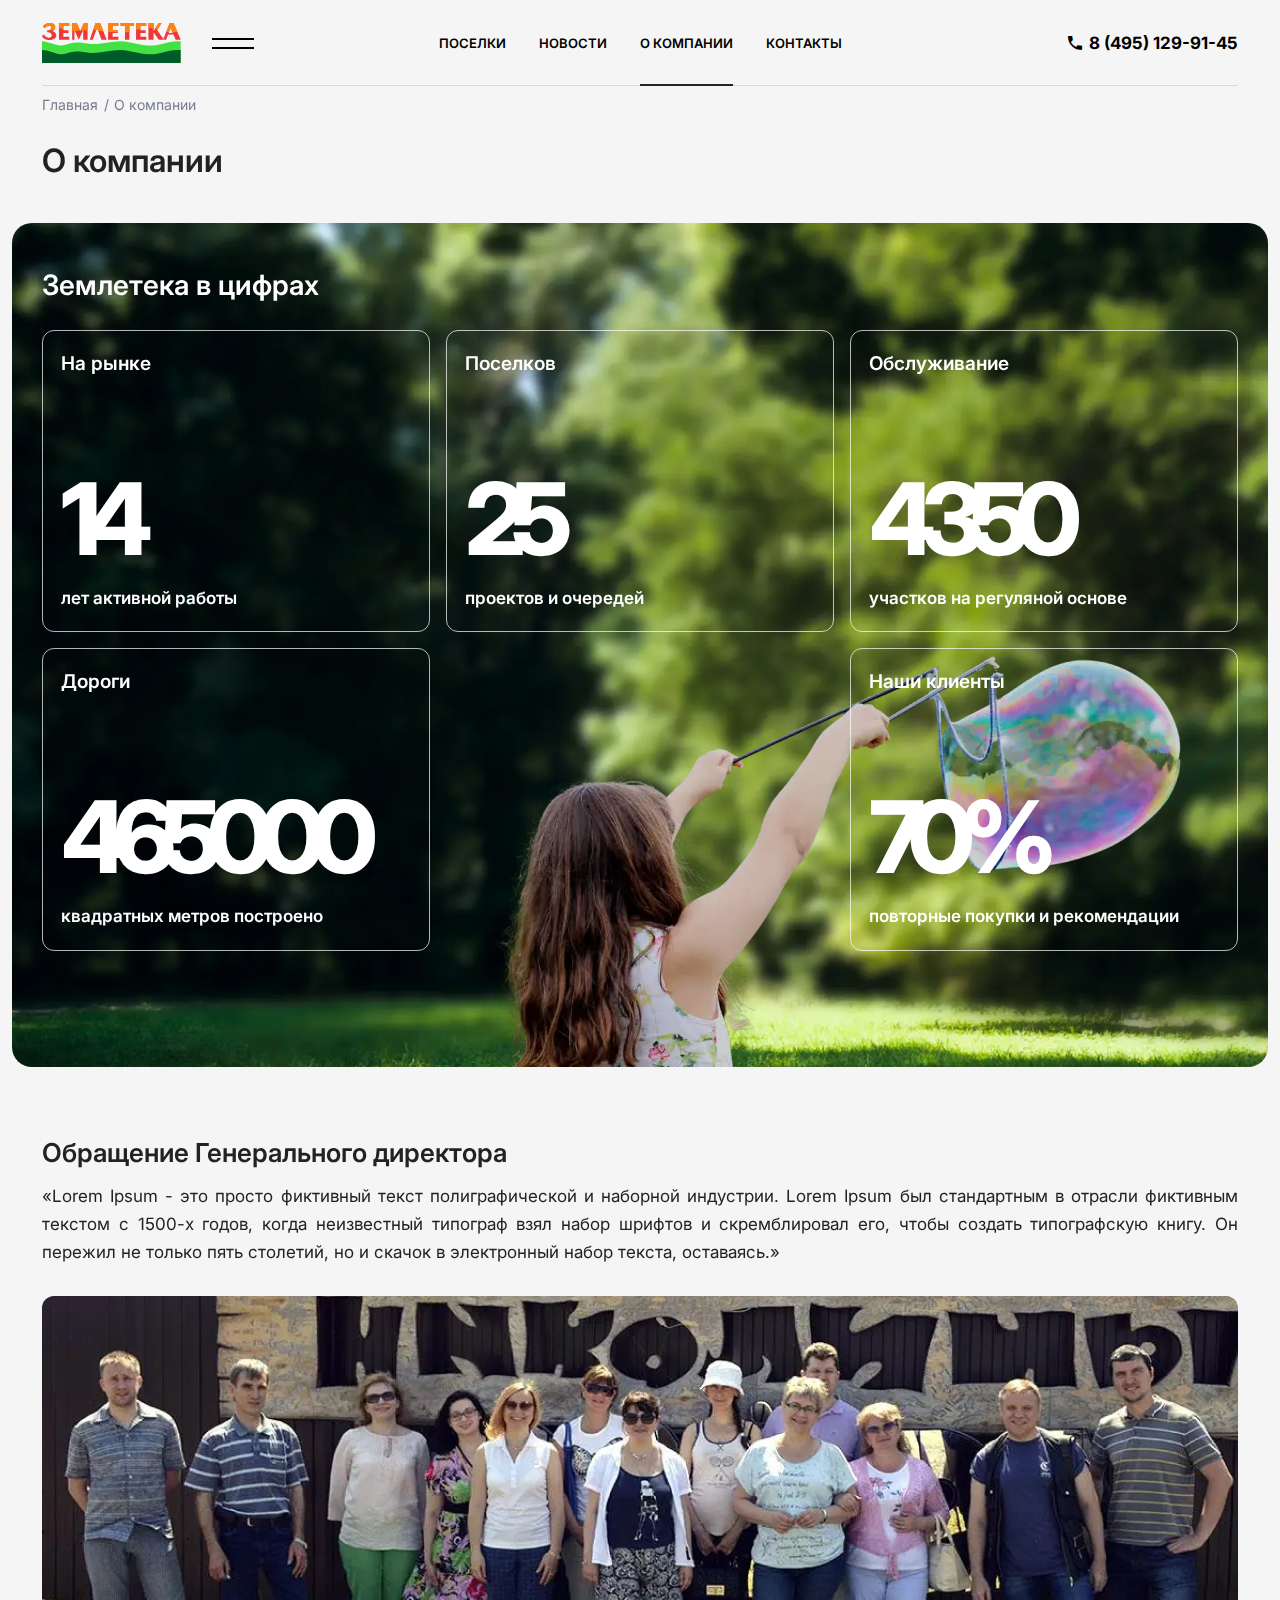
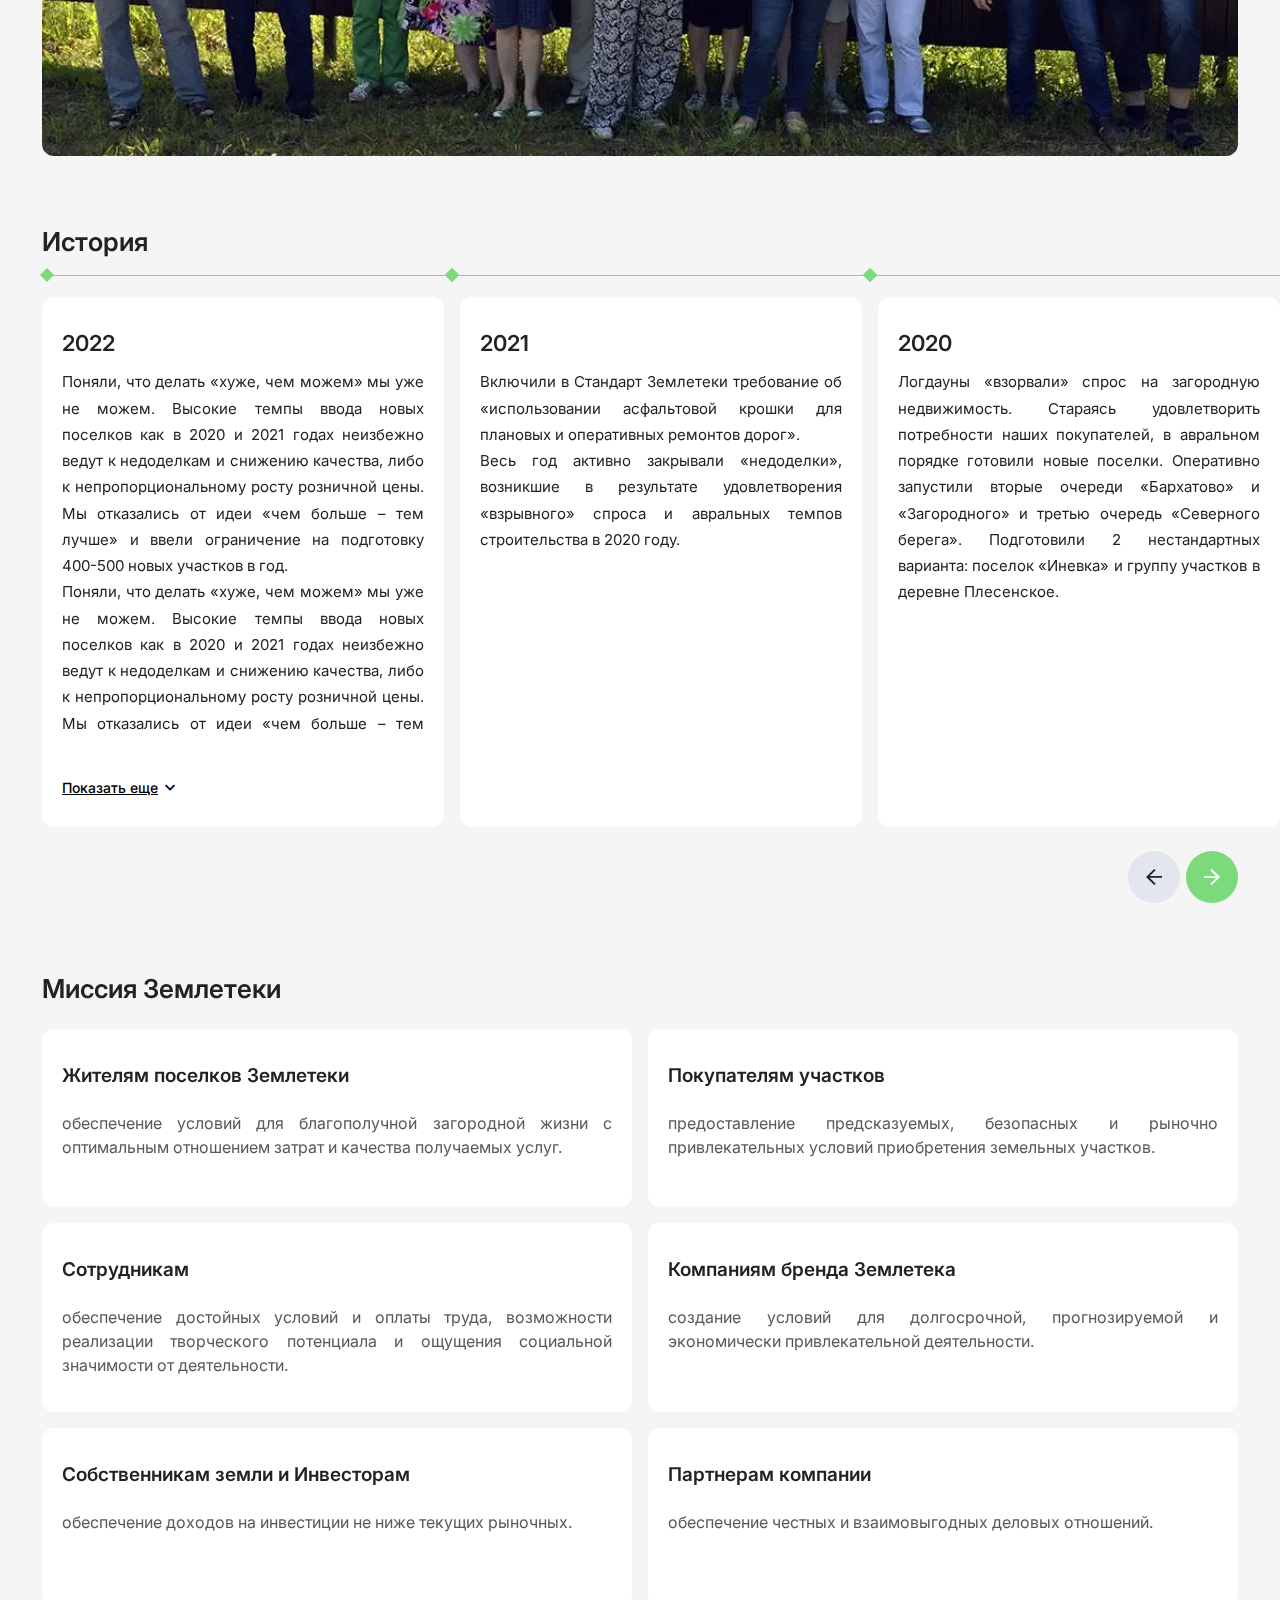
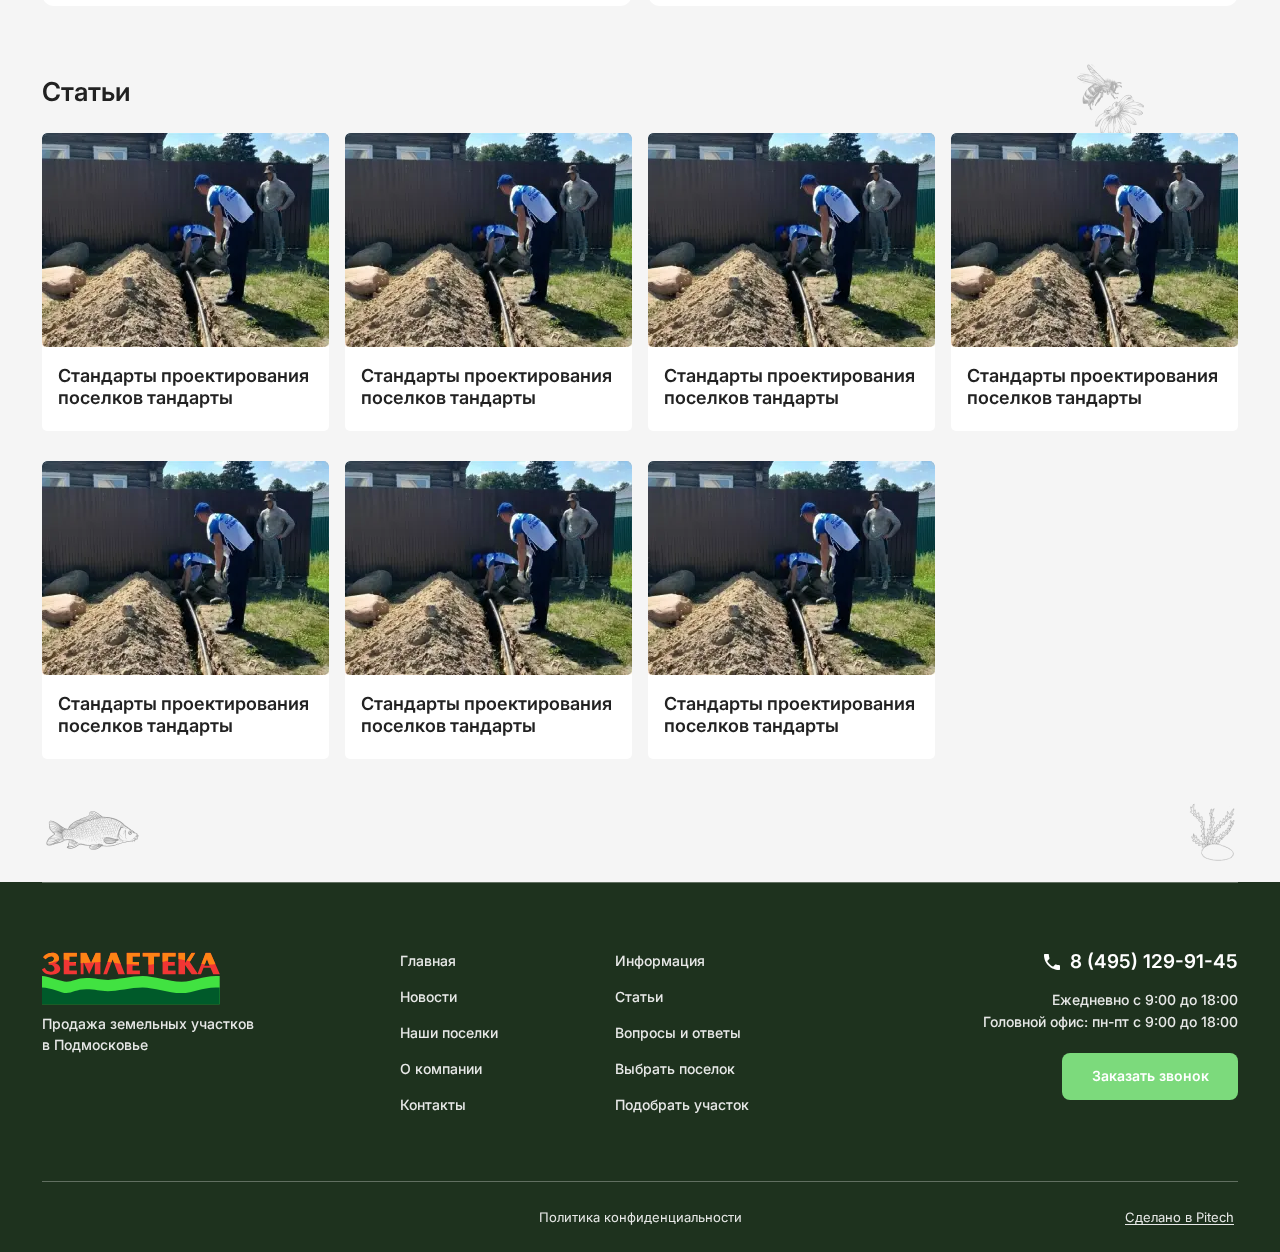
==== commit 29c76218: "Add files via upload" ====
--- a/about.html
+++ b/about.html
@@ -5,9 +5,9 @@
 	<title>О компании</title>
 	<meta charset="UTF-8">
 	<meta name="format-detection" content="telephone=no">
-	<link href="https://fonts.googleapis.com/css?family=Inter:regular,500,600,700,800,900&display=swap&_v=20221107160453" rel="stylesheet" />
+	<link href="https://fonts.googleapis.com/css?family=Inter:regular,500,600,700,800,900&display=swap&_v=20221108152619" rel="stylesheet" />
 	<!-- <style>body{opacity: 0;}</style> -->
-	<link rel="stylesheet" href="css/style.min.css?_v=20221107160453">
+	<link rel="stylesheet" href="css/style.min.css?_v=20221108152619">
 	<!-- <link rel="shortcut icon" href="favicon.ico"> -->
 	<!-- <meta name="robots" content="noindex, nofollow"> -->
 	<meta name="viewport" content="width=device-width, initial-scale=1.0">
@@ -347,6 +347,10 @@
 								</div>
 							</div>
 						</div>
+						<div class="history__arrows slider-arrows">
+							<button type="button" class="slider-arrow slider-arrow_prev _icon-arrow"></button>
+							<button type="button" class="slider-arrow slider-arrow_next _icon-arrow"></button>
+						</div>
 					</div>
 				</div>
 				<div class="about__container">
@@ -833,7 +837,7 @@
 			</div>
 		</div>
 	</div>
-	<script src="js/app.min.js?_v=20221107160453"></script>
+	<script src="js/app.min.js?_v=20221108152619"></script>
 </body>
 
 </html>--- a/css/style.min.css
+++ b/css/style.min.css
@@ -1 +1 @@
-@charset "UTF-8";@font-face{font-family:icons;font-display:swap;src:url(../fonts/icons.woff2) format("woff2"),url(../fonts/icons.woff) format("woff");font-weight:400;font-style:normal}[class*=_icon-]:before{font-family:icons;font-style:normal;font-weight:400;font-variant:normal;text-transform:none;line-height:1;-webkit-font-smoothing:antialiased;-moz-osx-font-smoothing:grayscale}[class*=_icon-]:before{display:block}._icon-arrow:before{content:"\e900"}._icon-arrow-down:before{content:"\e901"}._icon-beach:before{content:"\e902"}._icon-calm:before{content:"\e903"}._icon-close:before{content:"\e904"}._icon-connect:before{content:"\e905"}._icon-delivery:before{content:"\e906"}._icon-electricity:before{content:"\e907"}._icon-filter:before{content:"\e908"}._icon-fishing:before{content:"\e909"}._icon-forest-areas:before{content:"\e90a"}._icon-gas:before{content:"\e90b"}._icon-good-price:before{content:"\e90c"}._icon-information:before{content:"\e90d"}._icon-Installment:before{content:"\e90e"}._icon-location:before{content:"\e90f"}._icon-monuments:before{content:"\e910"}._icon-phone:before{content:"\e911"}._icon-playground:before{content:"\e912"}._icon-plot:before{content:"\e913"}._icon-pond:before{content:"\e914"}._icon-security:before{content:"\e915"}._icon-sewerage:before{content:"\e916"}._icon-share:before{content:"\e917"}._icon-sharee:before{content:"\e918"}._icon-shop:before{content:"\e919"}._icon-shops:before{content:"\e91a"}._icon-sportsleisure:before{content:"\e91b"}._icon-square:before{content:"\e91c"}._icon-stagdart:before{content:"\e91d"}._icon-transport:before{content:"\e91e"}._icon-water:before{content:"\e91f"}._icon-way:before{content:"\e920"}*{padding:0;margin:0;border:0;outline:0}*,:after,:before{-webkit-box-sizing:border-box;box-sizing:border-box}body,html{height:100%;min-width:320px}body{color:#222;line-height:1;font-family:Inter;font-size:1rem;background:#f5f5f5;-ms-text-size-adjust:100%;-moz-text-size-adjust:100%;-webkit-text-size-adjust:100%;-webkit-font-smoothing:antialiased;-moz-osx-font-smoothing:grayscale}button,input,textarea{font-family:Inter;font-size:inherit}button{cursor:pointer;color:inherit;background-color:inherit}a{color:inherit;text-decoration:none}a:visited{text-decoration:none}a:hover{text-decoration:none}ul li{list-style:none}img{vertical-align:top}h1,h2,h3,h4,h5,h6{font-weight:inherit;font-size:inherit}body{overflow-x:hidden}.lock body{overflow:hidden;-ms-touch-action:none;touch-action:none;-ms-scroll-chaining:none;overscroll-behavior:none}.wrapper{min-height:100%;display:-webkit-box;display:-ms-flexbox;display:flex;-webkit-box-orient:vertical;-webkit-box-direction:normal;-ms-flex-direction:column;flex-direction:column}.wrapper>main{-webkit-box-flex:1;-ms-flex:1 1 auto;flex:1 1 auto}.wrapper>*{min-width:0}.wrapper_inner{background-color:#fff}.wrapper_news{background-color:#f5f5f5}[class*=__container]{max-width:74.75rem;-webkit-box-sizing:content-box;box-sizing:content-box;margin:0 auto;padding:0 .9375rem}input[type=email],input[type=tel],input[type=text],textarea{-webkit-appearance:none;-moz-appearance:none;appearance:none}.input{outline:1px solid #7f849c;border-radius:.5rem;padding:1.25rem 1rem;-webkit-border-radius:.5rem;-moz-border-radius:.5rem;font-weight:500;width:100%;display:block}.input::-webkit-input-placeholder{color:#787c92;font-weight:400;font-size:1rem}.input::-moz-placeholder{color:#787c92;font-weight:400;font-size:1rem}.input:-ms-input-placeholder{color:#787c92;font-weight:400;font-size:1rem}.input::-ms-input-placeholder{color:#787c92;font-weight:400;font-size:1rem}.input::placeholder{color:#787c92;font-weight:400;font-size:1rem}.input:focus{outline:1px solid #222}textarea.input{resize:none;padding:0 0}.select{position:relative}.select__body{position:relative}.select__title{color:inherit;text-align:left;border:1px solid #b7bac2;border-radius:8px;background-color:#f5f5f5;cursor:pointer;width:100%}._select-open .select__title{border-radius:8px 8px 0 0}.select__value{display:-webkit-box;display:-ms-flexbox;display:flex;-webkit-box-orient:horizontal;-webkit-box-direction:reverse;-ms-flex-direction:row-reverse;flex-direction:row-reverse;-webkit-box-align:center;-ms-flex-align:center;align-items:center;height:2.875rem;padding:0 .75rem;gap:.625rem}.select__value::before{font-size:.8125rem;color:#000;-webkit-transition:all .3s ease 0s;-o-transition:all .3s ease 0s;transition:all .3s ease 0s}._select-open .select__value::before{-webkit-transform:rotate(-180deg);-ms-transform:rotate(-180deg);transform:rotate(-180deg)}.select__value span{font-weight:500;font-size:.875rem;line-height:1.2}.select__value>*{-webkit-box-flex:1;-ms-flex:1 1 auto;flex:1 1 auto}.select__text{-webkit-box-flex:1;-ms-flex:1 1 auto;flex:1 1 auto}.select__options{z-index:2;position:absolute;visibility:hidden;opacity:0;top:2.6875rem;border-radius:0 0 8px 8px;min-width:100%;left:0;background-color:#f5f5f5;border-top:0;border:1px solid #b7bac2;border-top:0;padding:10px 0 5px 0;-webkit-transition:all .3s ease 0s;-o-transition:all .3s ease 0s;transition:all .3s ease 0s}.select__options li{padding:.3125rem .75rem;-webkit-transition:all .3s ease 0s;-o-transition:all .3s ease 0s;transition:all .3s ease 0s}._select-open .select__options{visibility:visible;opacity:1}.select__option{display:-webkit-inline-box;display:-ms-inline-flexbox;display:inline-flex;width:100%;text-align:left;cursor:pointer;font-size:.875rem;line-height:1.2;color:inherit}input::-webkit-inner-spin-button,input::-webkit-outer-spin-button{-webkit-appearance:none;margin:0}input[type=number]{-moz-appearance:textfield}.noUi-target,.noUi-target *{-webkit-touch-callout:none;-webkit-tap-highlight-color:transparent;-webkit-user-select:none;-ms-touch-action:none;touch-action:none;-ms-user-select:none;-moz-user-select:none;user-select:none;-webkit-box-sizing:border-box;box-sizing:border-box}.noUi-target{position:relative}.noUi-base,.noUi-connects{-webkit-transform:translate(0,0);-ms-transform:translate(0,0);transform:translate(0,0);width:100%;height:100%;position:relative;z-index:1}.noUi-connects{overflow:hidden;z-index:0}.noUi-connect,.noUi-origin{will-change:transform;position:absolute;z-index:1;top:0;left:15px;height:100%;width:93%;-ms-transform-origin:0 0;-webkit-transform-origin:0 0;-webkit-transform-style:preserve-3d;transform-origin:0 0;-webkit-transform-style:flat;transform-style:flat}.noUi-txt-dir-rtl.noUi-horizontal .noUi-origin{left:0;right:auto}.noUi-vertical .noUi-origin{top:-100%;width:0}.noUi-horizontal .noUi-origin{height:0}.noUi-handle{-webkit-backface-visibility:hidden;backface-visibility:hidden;position:absolute}.noUi-touch-area{height:100%;width:100%}.noUi-state-tap .noUi-connect,.noUi-state-tap .noUi-origin{-webkit-transition:-webkit-transform .3s;transition:-webkit-transform .3s;-o-transition:transform .3s;transition:transform .3s;transition:transform .3s,-webkit-transform .3s}.noUi-state-drag *{cursor:inherit!important}.noUi-horizontal{height:18px}.noUi-horizontal .noUi-handle{width:34px;height:28px;right:-17px;top:-6px}.noUi-vertical{width:18px}.noUi-vertical .noUi-handle{width:28px;height:34px;right:-6px;bottom:-17px}.noUi-txt-dir-rtl.noUi-horizontal .noUi-handle{left:-17px;right:auto}.noUi-connects{border-radius:3px}.noUi-connect{background:#3fb8af}.noUi-draggable{cursor:ew-resize}.noUi-vertical .noUi-draggable{cursor:ns-resize}.noUi-handle{cursor:default}.noUi-active{-webkit-box-shadow:inset 0 0 1px #fff,inset 0 1px 7px #ddd,0 3px 6px -3px #bbb;box-shadow:inset 0 0 1px #fff,inset 0 1px 7px #ddd,0 3px 6px -3px #bbb}[disabled] .noUi-connect{background:#b8b8b8}[disabled] .noUi-handle,[disabled].noUi-handle,[disabled].noUi-target{cursor:not-allowed}.noUi-pips,.noUi-pips *{-webkit-box-sizing:border-box;box-sizing:border-box}.noUi-pips{position:absolute;color:#999}.noUi-value{position:absolute;white-space:nowrap;text-align:center}.noUi-value-sub{color:#ccc;font-size:10px}.noUi-marker{position:absolute;background:#ccc}.noUi-marker-sub{background:#aaa}.noUi-marker-large{background:#aaa}.noUi-pips-horizontal{padding:10px 0;height:80px;top:100%;left:0;width:100%}.noUi-value-horizontal{-webkit-transform:translate(-50%,50%);-ms-transform:translate(-50%,50%);transform:translate(-50%,50%)}.noUi-rtl .noUi-value-horizontal{-webkit-transform:translate(50%,50%);-ms-transform:translate(50%,50%);transform:translate(50%,50%)}.noUi-marker-horizontal.noUi-marker{margin-left:-1px;width:2px;height:5px}.noUi-marker-horizontal.noUi-marker-sub{height:10px}.noUi-marker-horizontal.noUi-marker-large{height:15px}.noUi-pips-vertical{padding:0 10px;height:100%;top:0;left:100%}.noUi-value-vertical{-webkit-transform:translate(0,-50%);-ms-transform:translate(0,-50%);transform:translate(0,-50%);padding-left:25px}.noUi-rtl .noUi-value-vertical{-webkit-transform:translate(0,50%);-ms-transform:translate(0,50%);transform:translate(0,50%)}.noUi-marker-vertical.noUi-marker{width:5px;height:2px;margin-top:-1px}.noUi-marker-vertical.noUi-marker-sub{width:10px}.noUi-marker-vertical.noUi-marker-large{width:15px}.noUi-tooltip{display:block;position:absolute;border:1px solid #d9d9d9;border-radius:3px;background:#fff;color:#000;padding:5px;text-align:center;white-space:nowrap}.noUi-horizontal .noUi-tooltip{-webkit-transform:translate(-50%,0);-ms-transform:translate(-50%,0);transform:translate(-50%,0);left:50%;bottom:120%}.noUi-vertical .noUi-tooltip{-webkit-transform:translate(0,-50%);-ms-transform:translate(0,-50%);transform:translate(0,-50%);top:50%;right:120%}.noUi-horizontal .noUi-origin>.noUi-tooltip{-webkit-transform:translate(50%,0);-ms-transform:translate(50%,0);transform:translate(50%,0);left:auto;bottom:10px}.noUi-vertical .noUi-origin>.noUi-tooltip{-webkit-transform:translate(0,-18px);-ms-transform:translate(0,-18px);transform:translate(0,-18px);top:auto;right:28px}body::after{content:"";background-color:rgba(0,0,0,.7);position:fixed;width:100%;height:100%;top:0;left:0;opacity:0;-webkit-transition:opacity .5s ease 0s;-o-transition:opacity .5s ease 0s;transition:opacity .5s ease 0s;pointer-events:none;z-index:149}@supports ((-webkit-backdrop-filter:blur(1px)) or (backdrop-filter:blur(1px))){body::after{background-color:rgba(0,0,0,.7);-webkit-backdrop-filter:blur(4px);backdrop-filter:blur(4px)}}.popup-show body::after{opacity:1}.popup{position:fixed;top:0;left:0;bottom:0;right:0;padding:30px 10px;-webkit-transition:visibility .5s ease 0s;-o-transition:visibility .5s ease 0s;transition:visibility .5s ease 0s;visibility:hidden;pointer-events:none}.popup_show{z-index:150;visibility:visible;overflow:auto;pointer-events:auto}.popup_show .popup__content{visibility:visible;-webkit-transform:scale(1);-ms-transform:scale(1);transform:scale(1)}.popup_show .popup__wrapper{display:-webkit-box;display:-ms-flexbox;display:flex}.popup__wrapper{display:-webkit-box;display:-ms-flexbox;display:flex;-webkit-box-orient:vertical;-webkit-box-direction:normal;-ms-flex-direction:column;flex-direction:column;-webkit-box-align:center;-ms-flex-align:center;align-items:center;min-height:100%;-webkit-box-flex:1;-ms-flex:1 1 auto;flex:1 1 auto;width:100%;-webkit-box-pack:center;-ms-flex-pack:center;justify-content:center;display:none;z-index:2;position:relative}.popup__content{visibility:hidden;-webkit-transform:scale(0);-ms-transform:scale(0);transform:scale(0);-webkit-transition:-webkit-transform .3s ease 0s;transition:-webkit-transform .3s ease 0s;-o-transition:transform .3s ease 0s;transition:transform .3s ease 0s;transition:transform .3s ease 0s,-webkit-transform .3s ease 0s;background-color:#eee;padding:20px;width:100%;border-radius:1.25rem}.lock .popup__content{visibility:visible}.gallery-township__content{background-color:transparent;width:60%}.gallery-township__close{width:2.5rem;height:2.5rem;position:absolute;top:-2.5rem;right:-7.3%;cursor:pointer;z-index:30;background:url(../img/icons/close-popap.svg) 50%/.875rem .875rem no-repeat;background-color:rgba(0,0,0,.6);-webkit-transition:all .3s ease 0s;-o-transition:all .3s ease 0s;transition:all .3s ease 0s;border-radius:50%}.gallery-township__text{position:relative}.gallery-township__image-ibg{padding-bottom:65%}.gallery-township__arrows{pointer-events:none;position:absolute;top:50%;-webkit-transform:translate(0,-100%);-ms-transform:translate(0,-100%);transform:translate(0,-100%);width:120%;left:-10%;z-index:5}.gallery-township__arrows.slider-arrows{-webkit-box-pack:justify;-ms-flex-pack:justify;justify-content:space-between}.gallery-township__arrows .slider-arrow{pointer-events:auto;border-radius:50%;height:3.25rem;background-color:#7cda7c;color:#fff;font-size:1rem;cursor:pointer;-webkit-transition:all .3s ease 0s;-o-transition:all .3s ease 0s;transition:all .3s ease 0s}.gallery-township__arrows .slider-arrow_prev::before{-webkit-transform:rotate(-180deg);-ms-transform:rotate(-180deg);transform:rotate(-180deg)}.gallery-township__arrows .swiper-button-disabled{background-color:#e3e5ef;color:#222}.gallery-township__pagination{display:-webkit-box;display:-ms-flexbox;display:flex;gap:4px;-webkit-box-pack:center;-ms-flex-pack:center;justify-content:center;color:#fff;font-size:1.0625rem}.gallery-township__link-back{display:none}.gallery-township__share{display:none}.noUi-connect{background-color:#7cda7c}.noUi-target{background-color:#eaeaea;height:4px}.noUi-handle{cursor:pointer}.noUi-handle:before{content:"";display:block;position:absolute;height:.625rem;width:1px;background:#acacac;left:.625rem;top:.6875rem}.noUi-handle:after{content:"";display:block;position:absolute;height:.625rem;width:.3125rem;border-right:1px solid #acacac;border-left:1px solid #acacac;left:.875rem;top:.6875rem}.noUi-handle{-webkit-box-shadow:none;box-shadow:none;border-radius:100%;background-color:#fff;background:#fff;border:1px solid #d6d6d6;-webkit-box-shadow:0 2px 4px rgba(0,0,0,.1);box-shadow:0 2px 4px rgba(0,0,0,.1);border-radius:50%}.noUi-horizontal .noUi-handle{width:2rem;height:2rem;top:-50%;-webkit-transform:translate(0,-50%);-ms-transform:translate(0,-50%);transform:translate(0,-50%)}.townships-filter__popap{display:-webkit-box;display:-ms-flexbox;display:flex;-webkit-box-align:center;-ms-flex-align:center;align-items:center;max-height:100vh}.townships-filter__wrapper{max-width:62.125rem!important;margin:0 auto;max-height:100%;min-height:0;overflow:hidden;background:#e6dddd;-webkit-box-shadow:0 0 30px rgba(0,0,0,.1);box-shadow:0 0 30px rgba(0,0,0,.1);border-radius:15px}.townships-filter__content{overflow:auto;background:#fff;border-radius:0;padding:0 1.75rem 1.125rem}.townships-filter__header{display:-webkit-box;display:-ms-flexbox;display:flex;-webkit-box-align:center;-ms-flex-align:center;align-items:center;-webkit-box-pack:center;-ms-flex-pack:center;justify-content:center;position:relative;min-height:4.375rem;-ms-flex-item-align:stretch;-ms-grid-row-align:stretch;align-self:stretch;background:#fff;border-radius:15px 15px 0 0;z-index:2}.townships-filter__header::before{content:"";position:absolute;width:100%;height:1px;background-color:#d6d8e3;bottom:0}.townships-filter__title{font-weight:600;line-height:1.2}.townships-filter__close{position:absolute;right:1.75rem;display:-webkit-box;display:-ms-flexbox;display:flex;-webkit-box-align:center;-ms-flex-align:center;align-items:center;-webkit-box-pack:center;-ms-flex-pack:center;justify-content:center;-webkit-box-flex:0;-ms-flex:0 0 .875rem;flex:0 0 .875rem;width:.875rem;height:.875rem}.townships-filter__body{-webkit-box-flex:1;-ms-flex:1 1 auto;flex:1 1 auto}.townships-filter__range{display:-webkit-box;display:-ms-flexbox;display:flex;-webkit-box-pack:justify;-ms-flex-pack:justify;justify-content:space-between;-webkit-column-gap:2.125rem;-moz-column-gap:2.125rem;column-gap:2.125rem;row-gap:1.875rem;border-bottom:1px solid #d6d8e3;padding:1.8125rem 0 2.5625rem 0}.townships-filter__choice{border-bottom:1px solid #d6d8e3;padding:2rem 0 2.5rem 0}.townships-filter__choice_last{border-bottom:none}.townships-filter__bottom{display:-webkit-box;display:-ms-flexbox;display:flex;-webkit-box-pack:justify;-ms-flex-pack:justify;justify-content:space-between;-webkit-box-align:center;-ms-flex-align:center;align-items:center;-ms-flex-item-align:stretch;-ms-grid-row-align:stretch;align-self:stretch;padding:1rem 1.875rem;background:#fff;border-top:1px solid #d6d8e3;border-radius:0 0 15px 15px}.townships-filter__reset{font-size:.875rem;line-height:1.4;text-decoration:underline;color:#000}.townships-filter__showmore{font-weight:600;font-size:.875rem;width:13.0625rem;min-height:3rem;padding:.3125rem;display:-webkit-box;display:-ms-flexbox;display:flex;-webkit-box-pack:center;-ms-flex-pack:center;justify-content:center;-webkit-box-align:center;-ms-flex-align:center;align-items:center;color:#fff;background:#1e321e;border-radius:8px}.townships-filter__showmore span{pointer-events:none}.item-range{-webkit-box-flex:0;-ms-flex:0 1 50%;flex:0 1 50%}.item-range__title{font-weight:500;font-size:1.25rem;line-height:1.2}.item-range__slider{margin:1.5rem 0 1.6875rem}.item-range__inputs{display:-webkit-box;display:-ms-flexbox;display:flex;-webkit-box-align:center;-ms-flex-align:center;align-items:center}.item-range__label{-webkit-box-flex:0;-ms-flex:0 0 8.375rem;flex:0 0 8.375rem;height:3.875rem;border:1px solid #b8bac7;border-radius:8px;padding:.5625rem 1rem;display:-webkit-box;display:-ms-flexbox;display:flex;-webkit-box-orient:vertical;-webkit-box-direction:normal;-ms-flex-direction:column;flex-direction:column;-webkit-box-pack:justify;-ms-flex-pack:justify;justify-content:space-between}.item-range__text{font-size:.8125rem;line-height:1.2;color:#787c92}.item-range__input{width:100%;font-weight:500;line-height:1.2}.item-range__label-separation{width:1rem;height:.125rem;background-color:#c6c6c6;margin:0 .3125rem}.choice__title{font-weight:500;font-size:1.25rem;line-height:1.2;margin-bottom:1.0625rem}.choice__inputs{display:-webkit-box;display:-ms-flexbox;display:flex;-ms-flex-wrap:wrap;flex-wrap:wrap;-webkit-column-gap:2.4375rem;-moz-column-gap:2.4375rem;column-gap:2.4375rem;row-gap:1.25rem}.choice__checkbox-input{display:none}.choice__checkbox-input:checked+.choice__checkbox-label::after{-webkit-transform:scale(1);-ms-transform:scale(1);transform:scale(1)}.choice__checkbox-input:checked+.choice__checkbox-label::before{border:1px solid #222;background-color:#222}.choice__checkbox-input:checked+.choice__checkbox-label{color:#222}.choice__checkbox-label{font-size:.9375rem;line-height:1.3;display:-webkit-inline-box;display:-ms-inline-flexbox;display:inline-flex;-webkit-box-align:center;-ms-flex-align:center;align-items:center;position:relative;gap:.5625rem;cursor:pointer}.choice__checkbox-label::before{content:"";-webkit-box-flex:0;-ms-flex:0 0 1.25rem;flex:0 0 1.25rem;width:1.25rem;height:1.25rem;border:1px solid #b5b5b5;border-radius:.25rem;-webkit-transition:all .2s ease 0s;-o-transition:all .2s ease 0s;transition:all .2s ease 0s}.choice__checkbox-label::after{-webkit-transition:-webkit-transform .2s ease 0s;transition:-webkit-transform .2s ease 0s;-o-transition:transform .2s ease 0s;transition:transform .2s ease 0s;transition:transform .2s ease 0s,-webkit-transform .2s ease 0s;content:"";background:url(../img/icons/check-white.svg) no-repeat;position:absolute;left:.25rem;width:.75rem;height:.5625rem;-webkit-transform:scale(0);-ms-transform:scale(0);transform:scale(0)}.plot__content{max-width:49rem;padding:0;background:#fff;-webkit-box-shadow:0 0 30px rgba(0,0,0,.1);box-shadow:0 0 30px rgba(0,0,0,.1);border-radius:.9375rem}.plot__header{display:-webkit-box;display:-ms-flexbox;display:flex;-webkit-box-align:center;-ms-flex-align:center;align-items:center;text-align:center;-webkit-box-pack:center;-ms-flex-pack:center;justify-content:center;padding:.3125rem 3.125rem;position:relative;min-height:4.375rem}.plot__header::before{content:"";position:absolute;width:100%;height:1px;background-color:#d6d8e3;bottom:0}.plot__title{font-weight:600;font-size:1.625rem;line-height:1.2}.plot__close{position:absolute;right:1.5rem;display:-webkit-box;display:-ms-flexbox;display:flex;-webkit-box-align:center;-ms-flex-align:center;align-items:center;-webkit-box-pack:center;-ms-flex-pack:center;justify-content:center;-webkit-box-flex:0;-ms-flex:0 0 .875rem;flex:0 0 .875rem;width:.875rem;height:.875rem}.plot__body{padding:1.875rem 1.875rem 0}.plot__info{display:-webkit-box;display:-ms-flexbox;display:flex;gap:1.625rem}.plot__image{min-width:0;-webkit-box-flex:0;-ms-flex:0 0 49%;flex:0 0 49%}.plot__slider{border-radius:8px}.plot__slide{width:100%;height:27.5625rem}.plot__slide img{width:100%;height:100%;-o-object-fit:cover;object-fit:cover;-o-object-position:cover;object-position:cover}.plot__control{margin-top:-2.5rem;display:-webkit-box;display:-ms-flexbox;display:flex;-webkit-box-pack:center;-ms-flex-pack:center;justify-content:center;position:relative;z-index:22;-webkit-transform:translate(0,-10px);-ms-transform:translate(0,-10px);transform:translate(0,-10px)}.plot__dotts.swiper-pagination-bullets{background:rgba(0,0,0,.5)}.plot__list:not(:last-child){margin-bottom:2.25rem;margin-top:.6875rem}.plot__item{display:-webkit-box;display:-ms-flexbox;display:flex;-webkit-box-pack:start;-ms-flex-pack:start;justify-content:start;-webkit-box-align:center;-ms-flex-align:center;align-items:center;font-size:.9375rem;line-height:1.2666666667;gap:.5rem}.plot__item:not(:last-child){margin-bottom:1rem}.plot__item:before{display:-webkit-box;display:-ms-flexbox;display:flex;width:.9375rem;-webkit-box-pack:center;-ms-flex-pack:center;justify-content:center;font-size:1.0625rem}.plot__item_green:not(:last-child){margin-bottom:1.375rem}.plot__item_green::before{color:#7cda7c}.plot__separation{width:100%;background-color:#d6d8e3;height:1px;margin:1.9375rem 0 1.3125rem}.plot__about{font-size:.9375rem;line-height:1.6;text-align:justify;margin-bottom:2.1875rem}.plot__about p:not(:last-child){margin-bottom:10px}.plot__location-title{font-weight:600;font-size:1.125rem;line-height:1.2;margin-bottom:1rem}.plot__location-image-ibg{padding-bottom:48.8950276243%;margin-bottom:2.5rem;border-radius:8px}.plot__bottom{border-top:1px solid #d6d6d6;display:-webkit-box;display:-ms-flexbox;display:flex;-webkit-box-pack:justify;-ms-flex-pack:justify;justify-content:space-between;-webkit-box-align:center;-ms-flex-align:center;align-items:center;margin:0 -1.875rem;padding:.625rem 1.875rem;min-height:5rem}.plot__bottom-price1{font-size:.9375rem;line-height:1.3}.plot__bottom-price1:not(:last-child){margin-bottom:6px}.plot__bottom-price2{font-weight:500;font-size:1.375rem;line-height:1.1}.plot__bottom-reservation{display:-webkit-box;display:-ms-flexbox;display:flex;-webkit-box-pack:center;-ms-flex-pack:center;justify-content:center;-webkit-box-align:center;-ms-flex-align:center;align-items:center;font-weight:600;font-size:.875rem;line-height:1.2142857143;padding:.9375rem .875rem;min-height:3.2875rem;width:11.625rem;border-radius:.5rem;-webkit-transition:background-color .3s ease 0s;-o-transition:background-color .3s ease 0s;transition:background-color .3s ease 0s;color:#fff;background-color:#1e321e;-webkit-transition:all .3s ease 0s;-o-transition:all .3s ease 0s;transition:all .3s ease 0s;display:none}.bottom-reserv{-webkit-transition:all .3s ease 0s;-o-transition:all .3s ease 0s;transition:all .3s ease 0s;border-top:1px solid #d6d6d6;display:block;display:-webkit-box;display:-ms-flexbox;display:flex;-webkit-box-orient:vertical;-webkit-box-direction:normal;-ms-flex-direction:column;flex-direction:column;-webkit-box-align:center;-ms-flex-align:center;align-items:center;padding:2.1875rem 6rem 1.4375rem;margin:0 -1.875rem}.bottom-reserv__top{text-align:center}.bottom-reserv__title{font-weight:600;font-size:1.75rem;margin-bottom:.875rem}.bottom-reserv__text{font-size:.9375rem;line-height:1.6;max-width:27.9375rem;margin-bottom:1.4375rem}.bottom-reserv__form{-ms-flex-item-align:stretch;-ms-grid-row-align:stretch;align-self:stretch}.bottom-reserv__item{display:-webkit-box;display:-ms-flexbox;display:flex;-webkit-box-align:center;-ms-flex-align:center;align-items:center;gap:.625rem}.bottom-reserv__input{-webkit-box-flex:1;-ms-flex:1 1 auto;flex:1 1 auto}.bottom-reserv__button{display:-webkit-box;display:-ms-flexbox;display:flex;-webkit-box-pack:center;-ms-flex-pack:center;justify-content:center;-webkit-box-align:center;-ms-flex-align:center;align-items:center;font-weight:600;font-size:.875rem;line-height:1.2142857143;padding:.3125rem .875rem;min-height:3.875rem;width:14.25rem;border-radius:.5rem;-webkit-transition:background-color .3s ease 0s;-o-transition:background-color .3s ease 0s;transition:background-color .3s ease 0s;color:#fff;background-color:#1e321e;-webkit-transition:all .3s ease 0s;-o-transition:all .3s ease 0s;transition:all .3s ease 0s}.bottom-reserv__checkbox{max-width:19.375rem;margin:0 auto;margin-top:1.5rem}.bottom-reserv__checkbox-input{display:none}.bottom-reserv__checkbox-input:checked+.bottom-reserv__checkbox-label::after{-webkit-transform:scale(1);-ms-transform:scale(1);transform:scale(1)}.bottom-reserv__checkbox-input:checked+.bottom-reserv__checkbox-label::before{border:1px solid #222}.bottom-reserv__checkbox-label{font-size:.6875rem;line-height:1.1;display:-webkit-box;display:-ms-flexbox;display:flex;-webkit-box-align:center;-ms-flex-align:center;align-items:center;position:relative;cursor:pointer}.bottom-reserv__checkbox-label::before{content:"";margin-right:.5625rem;-webkit-box-flex:0;-ms-flex:0 0 1.25rem;flex:0 0 1.25rem;height:1.25rem;border:1px solid #b5b5b5;border-radius:.25rem;-webkit-transition:all .3s ease 0s;-o-transition:all .3s ease 0s;transition:all .3s ease 0s}.bottom-reserv__checkbox-label::after{-webkit-transition:-webkit-transform .3s ease 0s;transition:-webkit-transform .3s ease 0s;-o-transition:transform .3s ease 0s;transition:transform .3s ease 0s;transition:transform .3s ease 0s,-webkit-transform .3s ease 0s;content:"";background:url(../img/icons/check.svg) no-repeat;position:absolute;left:.25rem;width:.75rem;height:.5625rem;-webkit-transform:scale(0);-ms-transform:scale(0);transform:scale(0)}.bottom-reserv__checkbox-label a{text-decoration:underline;-webkit-transition:all .2s ease 0s;-o-transition:all .2s ease 0s;transition:all .2s ease 0s}.bottom-reserv__checkbox-label a:hover{text-decoration:none}.callback__header{display:-webkit-box;display:-ms-flexbox;display:flex;-webkit-box-align:center;-ms-flex-align:center;align-items:center;-webkit-box-pack:center;-ms-flex-pack:center;justify-content:center;position:relative;min-height:4.375rem;-ms-flex-item-align:stretch;-ms-grid-row-align:stretch;align-self:stretch;z-index:2}.callback__header::before{content:"";position:absolute;width:100%;height:1px;background-color:#d6d8e3;bottom:0}.callback__title{font-weight:600;font-size:20px;line-height:20px}.callback__close{position:absolute;right:1.5625rem;display:-webkit-box;display:-ms-flexbox;display:flex;-webkit-box-align:center;-ms-flex-align:center;align-items:center;-webkit-box-pack:center;-ms-flex-pack:center;justify-content:center;-webkit-box-flex:0;-ms-flex:0 0 .875rem;flex:0 0 .875rem;width:.875rem;height:.875rem}.callback__content{max-width:49rem;padding:0;background:#fff;-webkit-box-shadow:0 0 30px rgba(0,0,0,.1);box-shadow:0 0 30px rgba(0,0,0,.1);border-radius:15px}.callback__body{padding:1.8125rem 1.875rem 2.125rem}.callback__text{font-weight:600;font-size:1.125rem;line-height:1.2;text-align:center;margin-bottom:1.25rem}.callback__form{display:-webkit-box;display:-ms-flexbox;display:flex;-webkit-box-orient:vertical;-webkit-box-direction:normal;-ms-flex-direction:column;flex-direction:column}.callback__item{display:-webkit-box;display:-ms-flexbox;display:flex;-webkit-column-gap:.875rem;-moz-column-gap:.875rem;column-gap:.875rem;margin-bottom:1.875rem}.callback__button{display:-webkit-box;display:-ms-flexbox;display:flex;-webkit-box-pack:center;-ms-flex-pack:center;justify-content:center;-webkit-box-align:center;-ms-flex-align:center;align-items:center;margin-bottom:2.0625rem;-ms-flex-item-align:center;-ms-grid-row-align:center;align-self:center;height:3.875rem;width:14.25rem;font-weight:600;font-size:1rem;line-height:1.1875;padding:.625rem .625rem;color:#fff;background-color:#1e321e;border-radius:.5rem}.callback__checkbox{-ms-flex-item-align:center;-ms-grid-row-align:center;align-self:center}.callback__checkbox-input{display:none}.callback__checkbox-input:checked+.callback__checkbox-label::after{-webkit-transform:scale(1);-ms-transform:scale(1);transform:scale(1)}.callback__checkbox-input:checked+.callback__checkbox-label::before{border:1px solid #222;background-color:#222}.callback__checkbox-input:checked+.callback__checkbox-label{color:#222}.callback__checkbox-label{font-size:.9375rem;line-height:1.3;display:-webkit-inline-box;display:-ms-inline-flexbox;display:inline-flex;-webkit-box-align:center;-ms-flex-align:center;align-items:center;position:relative;gap:.5625rem;cursor:pointer}.callback__checkbox-label::before{content:"";-webkit-box-flex:0;-ms-flex:0 0 1.25rem;flex:0 0 1.25rem;width:1.25rem;height:1.25rem;border:1px solid #b5b5b5;border-radius:.25rem;-webkit-transition:all .2s ease 0s;-o-transition:all .2s ease 0s;transition:all .2s ease 0s}.callback__checkbox-label::after{-webkit-transition:-webkit-transform .2s ease 0s;transition:-webkit-transform .2s ease 0s;-o-transition:transform .2s ease 0s;transition:transform .2s ease 0s;transition:transform .2s ease 0s,-webkit-transform .2s ease 0s;content:"";background:url(../img/icons/check-white.svg) no-repeat;position:absolute;left:.25rem;width:.75rem;height:.5625rem;-webkit-transform:scale(0);-ms-transform:scale(0);transform:scale(0)}.callback__checkbox-label a{text-decoration:underline;-webkit-transition:all .2s ease 0s;-o-transition:all .2s ease 0s;transition:all .2s ease 0s;font-size:.75rem;line-height:1.6}.callback__checkbox-label a:hover{text-decoration:none}[data-showmore-content]{-webkit-transition:all .3s ease 0s;-o-transition:all .3s ease 0s;transition:all .3s ease 0s}._showmore-active [data-showmore-content]:after{display:none}[data-showmore-button] span:last-child{display:none}._showmore-active [data-showmore-button] span{display:none}._showmore-active [data-showmore-button] span:last-child{display:-webkit-box;display:-ms-flexbox;display:flex}[data-sticky]{position:relative}[class*=-ibg]{position:relative}[class*=-ibg] img{position:absolute;width:100%;height:100%;top:0;left:0;-o-object-fit:cover;object-fit:cover;-o-object-position:bottom;object-position:bottom}[class*=-ibg_contain] img{-o-object-fit:contain;object-fit:contain}.page_inner{padding-top:.75rem;display:-webkit-box;display:-ms-flexbox;display:flex;-webkit-box-orient:vertical;-webkit-box-direction:normal;-ms-flex-direction:column;flex-direction:column}.page_inner-catalog{padding-top:5.9375rem;display:-webkit-box;display:-ms-flexbox;display:flex;-webkit-box-orient:vertical;-webkit-box-direction:normal;-ms-flex-direction:column;flex-direction:column}.page_inner-news{background-color:#f5f5f5;padding-top:5.9375rem;display:-webkit-box;display:-ms-flexbox;display:flex;-webkit-box-orient:vertical;-webkit-box-direction:normal;-ms-flex-direction:column;flex-direction:column}.page__header{margin-bottom:1rem}.title{font-weight:600;line-height:1.2}.title_white{color:#fff}.title-menu{font-weight:600;color:#fff}.title-township{font-weight:600;line-height:1.2}.title-about{font-weight:600;font-size:1.625rem;line-height:1.1923076923}.button{font-weight:600;display:-webkit-box;display:-ms-flexbox;display:flex;-webkit-box-pack:center;-ms-flex-pack:center;justify-content:center;-webkit-box-align:center;-ms-flex-align:center;align-items:center;line-height:1.1875;color:#fff;padding:1.6875rem .625rem;min-width:12.375rem;background-color:#7cda7c;border-radius:.5rem;-webkit-transition:background-color .3s ease 0s;-o-transition:background-color .3s ease 0s;transition:background-color .3s ease 0s;font-size:1.125rem}.button_menu{background-color:transparent;padding:1.0625rem .625rem;border:2px solid rgba(255,255,255,.2);font-size:.875rem}.button_white{background-color:#fff;border:2px solid #222;color:#222}.button_black{color:#fff;background-color:#1e321e}.swiper-pagination-bullets{display:-webkit-box;display:-ms-flexbox;display:flex;-ms-flex-wrap:wrap;flex-wrap:wrap;background:rgba(0,0,0,.2);border-radius:1.25rem;min-height:2.5rem;-webkit-box-align:center;-ms-flex-align:center;align-items:center;padding:0 1.1875rem}.swiper-pagination-bullet{cursor:pointer;-webkit-box-flex:0;-ms-flex:0 0 1.0625rem;flex:0 0 1.0625rem;height:1.0625rem;width:1.0625rem;position:relative;display:-webkit-box;display:-ms-flexbox;display:flex;-webkit-box-pack:center;-ms-flex-pack:center;justify-content:center;-webkit-box-align:center;-ms-flex-align:center;align-items:center;margin:2px 0}.swiper-pagination-bullet:not(:last-child){margin-right:2.1875rem}.swiper-pagination-bullet::after{content:"";width:.4375rem;height:.4375rem;background-color:#fff;border-radius:50%;-webkit-transition:background-color .3s ease 0s;-o-transition:background-color .3s ease 0s;transition:background-color .3s ease 0s}.swiper-pagination-bullet::before{content:"";position:absolute;top:0;left:0;width:100%;height:100%;border-radius:50%;border:1px solid #fff;-webkit-transition:-webkit-transform .3s ease 0s;transition:-webkit-transform .3s ease 0s;-o-transition:transform .3s ease 0s;transition:transform .3s ease 0s;transition:transform .3s ease 0s,-webkit-transform .3s ease 0s;-webkit-transform:scale(0);-ms-transform:scale(0);transform:scale(0)}.swiper-pagination-bullet-active::after{background-color:#fff}.swiper-pagination-bullet-active::before{-webkit-transform:scale(1);-ms-transform:scale(1);transform:scale(1)}.slider-arrows{display:-ms-grid;display:grid;-ms-grid-columns:(3.25rem)[2];grid-template-columns:repeat(2,3.25rem);-webkit-column-gap:.375rem;-moz-column-gap:.375rem;column-gap:.375rem;-webkit-box-pack:end;-ms-flex-pack:end;justify-content:end}.slider-arrow{pointer-events:auto;border-radius:50%;height:3.25rem;background-color:#7cda7c;color:#fff;font-size:1rem;cursor:pointer;-webkit-transition:all .3s ease 0s;-o-transition:all .3s ease 0s;transition:all .3s ease 0s}.slider-arrow_prev::before{-webkit-transform:rotate(-180deg);-ms-transform:rotate(-180deg);transform:rotate(-180deg)}.swiper-button-disabled{background-color:#e3e5ef;color:#222}.breadcrumbs{white-space:nowrap;overflow:auto;min-height:1.25rem}.breadcrumbs__list{display:-webkit-box;display:-ms-flexbox;display:flex}.breadcrumbs__item{position:relative}.breadcrumbs__item:not(:last-child)::after{content:"/";margin-right:5px;margin-left:2px;color:#787c92;font-size:.875rem}.breadcrumbs__link{-webkit-transition:all .3s ease 0s;-o-transition:all .3s ease 0s;transition:all .3s ease 0s;color:#787c92;font-size:.875rem;line-height:1.4}.breadcrumbs__current{color:#787c92;font-size:.875rem;line-height:1.4}.free-plot__slide{position:relative;-webkit-transition:all .9s ease 0s;-o-transition:all .9s ease 0s;transition:all .9s ease 0s;border-radius:8px;overflow:hidden}.free-plot__slide-body{position:absolute;width:100%;height:100%;z-index:2;display:-webkit-box;display:-ms-flexbox;display:flex;-webkit-box-orient:vertical;-webkit-box-direction:normal;-ms-flex-direction:column;flex-direction:column;padding:1.0625rem;color:#fff}.free-plot__slide-title{-webkit-box-flex:1;-ms-flex:1 1 auto;flex:1 1 auto;font-weight:600;line-height:1.2083333333;letter-spacing:-.02em}.free-plot__slide-text{font-weight:500;line-height:1.25}.free-plot__slide-text:not(:last-child){margin-bottom:.4375rem}.free-plot__slide-price{background:#3d9eff;border-radius:4px;display:-webkit-inline-box;display:-ms-inline-flexbox;display:inline-flex;min-height:1.6875rem;-webkit-box-align:center;-ms-flex-align:center;align-items:center;-ms-flex-item-align:start;-ms-grid-row-align:start;align-self:start;padding:0 .5625rem;font-weight:600;line-height:1.25}.free-plot__slide-image-ibg{overflow:hidden;padding-bottom:130.1492537313%}.free-plot__slide-image-ibg_sale{padding-bottom:112.3711340206%}.free-plot__slide-image-ibg_sold{padding-bottom:57.9896907216%}.free-plot__slide-image-ibg::before{content:"";position:absolute;top:0;left:0;right:0;height:39%;width:100%;background:-webkit-gradient(linear,left bottom,left top,color-stop(2.7%,rgba(0,0,0,.45)),to(rgba(0,0,0,0)));background:-o-linear-gradient(bottom,rgba(0,0,0,.45) 2.7%,rgba(0,0,0,0) 100%);background:linear-gradient(360deg,rgba(0,0,0,.45) 2.7%,rgba(0,0,0,0) 100%);-webkit-transform:rotate(-180deg);-ms-transform:rotate(-180deg);transform:rotate(-180deg);z-index:1}.free-plot__slide-image-ibg::after{content:"";position:absolute;bottom:0;left:0;right:0;height:52%;width:100%;background:-webkit-gradient(linear,left bottom,left top,color-stop(2.7%,rgba(7,16,7,.9)),to(rgba(0,0,0,0)));background:-o-linear-gradient(bottom,rgba(7,16,7,.9) 2.7%,rgba(0,0,0,0) 100%);background:linear-gradient(360deg,rgba(7,16,7,.9) 2.7%,rgba(0,0,0,0) 100%);z-index:1}.news__items{display:-ms-grid;display:grid;gap:1rem}.news__items_main{-ms-grid-columns:(minmax(auto,17.9375rem))[4];grid-template-columns:repeat(4,minmax(auto,17.9375rem))}.news__items::-webkit-scrollbar{display:none}.news__items_page{-ms-grid-columns:(1fr)[4];grid-template-columns:repeat(4,1fr)}.news__column{display:-webkit-box;display:-ms-flexbox;display:flex}.news__item{width:100%;background:#fff;border-radius:5px;display:-webkit-box;display:-ms-flexbox;display:flex;-webkit-box-orient:vertical;-webkit-box-direction:normal;-ms-flex-direction:column;flex-direction:column;-webkit-transition:all .3s ease 0s;-o-transition:all .3s ease 0s;transition:all .3s ease 0s}.item-news__image-ibg{border-radius:5px;overflow:hidden;padding-bottom:50.5226480836%}.item-news__image-ibg img{-webkit-transition:all .3s ease 0s;-o-transition:all .3s ease 0s;transition:all .3s ease 0s}.item-news__body{padding:.75rem 1rem;display:-ms-grid;display:grid;grid-auto-flow:row;-ms-grid-rows:auto minmax(2.5rem,auto) 1fr;-ms-grid-columns:1fr;grid-template:auto minmax(2.5rem,auto) 1fr/1fr;height:100%;color:#787c92}.item-news__date{line-height:1.25}.item-news__date:not(:last-child){margin-bottom:2px}.item-news__title{color:#222;line-height:1.2}.item-news__text{line-height:1.4285714286}.statistics{position:relative;overflow:hidden}.statistics__background{position:absolute;width:100%;height:100%}.statistics__background img{-o-object-fit:cover;object-fit:cover;-o-object-position:center;object-position:center;width:100%;height:100%}.statistics__background_about-page{max-width:78.5rem;margin:0 auto;right:0;left:0;overflow:hidden}.statistics__person{position:absolute;bottom:5.375rem;left:38%}.statistics__person_about-page{bottom:-5.625rem}.statistics__person img{-o-object-fit:cover;object-fit:cover;-o-object-position:center;object-position:center;width:100%;height:100%}.statistics__container{position:relative;z-index:2}.statistics__items{display:-webkit-box;display:-ms-flexbox;display:flex;margin:0 -.5rem;-ms-flex-wrap:wrap;flex-wrap:wrap;-webkit-box-pack:justify;-ms-flex-pack:justify;justify-content:space-between}.statistics__column{-webkit-box-flex:0;-ms-flex:0 1 33.333%;flex:0 1 33.333%;padding:0 .5rem;margin:0 0 1rem 0}.statistics__item{height:100%;display:-webkit-box;display:-ms-flexbox;display:flex;-webkit-box-orient:vertical;-webkit-box-direction:normal;-ms-flex-direction:column;flex-direction:column;padding:1.4375rem 1.125rem;border:1px solid rgba(255,255,255,.7);border-radius:12px;-webkit-transition:all .5s ease 0s;-o-transition:all .5s ease 0s;transition:all .5s ease 0s}.statistics__item:hover{background-color:#f13634;border-color:#f13634}.item-statistics{color:#fff}.item-statistics__label{font-weight:600}.item-statistics__counter{font-weight:800;letter-spacing:-.15em;text-transform:uppercase}.item-statistics__text{font-weight:600;line-height:1.17}.header._header-scroll .header__burger span,.header._header-scroll .header__burger::before{background-color:#000}.content{margin-top:20px;margin-bottom:30px}.content a,.content h2,.content h3,.content h4,.content ol,.content p,.content ul{max-width:900px}.content h2,.content h3,.content h4{font-weight:600;line-height:1.3}.content h2{font-size:32px;margin-bottom:40px}.content h3{font-size:26px;margin-top:40px;margin-bottom:24px}.content h4{font-size:17px;margin-top:30px;margin-bottom:12px}.content p{text-align:justify;font-size:17px;line-height:1.53}.content p:not(:last-child){margin-bottom:15px}.content ol{text-align:justify;counter-reset:myCounter}.content ol li{list-style:none;font-size:16px;line-height:1.5;position:relative;padding-left:20px}.content ol li:not(:last-child){margin-bottom:10px}.content ol li:before{position:absolute;left:0;top:0;counter-increment:myCounter;content:counter(myCounter) ". ";display:inline-block;text-align:center}.content ol:not(:last-child){margin-bottom:34px}.content a{text-decoration:underline}.content table{border-spacing:0;border:2px solid #222;border-radius:8px;min-width:100%}.content table tr{display:-ms-grid;display:grid;grid-template-columns:repeat(auto-fit,minmax(50px,1fr));grid-auto-columns:1fr;grid-auto-flow:column}.content table td,.content table th{padding:10px;font-size:15px;line-height:1.3;height:70px;display:-webkit-inline-box;display:-ms-inline-flexbox;display:inline-flex;-webkit-box-align:center;-ms-flex-align:center;align-items:center}.content table td{border-left:1px solid #d7e2f1;border-top:1px solid #d7e2f1}.content table td:not(:first-child){-webkit-box-pack:center;-ms-flex-pack:center;justify-content:center}.content table th{font-weight:600;border-left:1px solid #d7e2f1;border-top:none;border-bottom:1px solid #222;-webkit-box-pack:center;-ms-flex-pack:center;justify-content:center}.content table td:first-child,.content table th:first-child{border-left:none}.content ul{margin:10px 0}.content ul li{display:-webkit-box;display:-ms-flexbox;display:flex;font-size:16px;line-height:1.5;-webkit-box-align:start;-ms-flex-align:start;align-items:start;padding-left:20px;position:relative}.content ul li:not(:last-child){margin-bottom:10px}.content ul li::before{position:absolute;content:"";left:0;top:9px;width:6px;height:6px;border-radius:50%;background-color:#222}.content ul:not(:last-child){margin-bottom:34px}.content a{text-decoration:underline}.content__decor{margin-top:20px;max-width:1020px}.content .image{margin-bottom:30px;max-width:570px}.content .image img{width:100%;height:100%;-o-object-fit:cover;object-fit:cover;-o-object-position:center;object-position:center}.faq__container{padding-top:20px;padding-bottom:32px}.faq__body{padding-bottom:59px}.faq__title{font-weight:600;font-size:32px;line-height:39px}.faq__title:not(:last-child){margin-bottom:52px}.faq__items{display:-ms-grid;display:grid;-ms-grid-columns:(1fr)[2];grid-template-columns:repeat(2,1fr);gap:16px}.faq__column{cursor:pointer;height:160px;border-radius:12px;background:#fff}.faq__item{display:-ms-grid;display:grid;-ms-grid-rows:minmax(2.5rem,auto) 1fr;-ms-grid-columns:1fr;grid-template:minmax(2.5rem,auto) 1fr/1fr;padding:35px 20px}.faq__item.active{background:#fff;position:relative;z-index:2;border-radius:12px;-webkit-box-shadow:0 0 30px rgba(31,31,38,.1);box-shadow:0 0 30px rgba(31,31,38,.1)}.faq__item.active .faq__item-text{display:block;overflow:visible;-ms-line-clamp:none;-webkit-line-clamp:none;line-clamp:none;word-wrap:normal}.faq__item.active .faq__item-text ul{margin:10px 0}.faq__item.active .faq__item-text ul li{display:-webkit-box;display:-ms-flexbox;display:flex;-webkit-box-align:start;-ms-flex-align:start;align-items:start;padding-left:20px;position:relative}.faq__item.active .faq__item-text ul li::before{position:absolute;content:"";left:0;top:9px;width:6px;height:6px;border-radius:50%;background-color:#222}.faq__item.active .faq__item-text a{text-decoration:underline}.faq__item.active .faq__item-text span{display:block;font-size:13px;line-height:18px}.faq__item-title{margin-top:0;font-weight:600;font-size:19px;line-height:1.2}.faq__item-title:not(:last-child){margin-bottom:11px}.faq__item-text{-webkit-transition:all .3s ease 0s;-o-transition:all .3s ease 0s;transition:all .3s ease 0s;font-size:16px;line-height:1.5;text-align:justify;color:#787c92;-ms-text-overflow:ellipsis;-o-text-overflow:ellipsis;text-overflow:ellipsis;overflow:hidden;-ms-line-clamp:2;-webkit-line-clamp:2;line-clamp:2;display:-webkit-box;display:box;word-wrap:break-word;-webkit-box-orient:vertical;box-orient:vertical}.faq__item-text span{color:#222;margin-top:16px}.pagging{display:-webkit-box;display:-ms-flexbox;display:flex;-webkit-box-align:center;-ms-flex-align:center;align-items:center;-webkit-box-pack:center;-ms-flex-pack:center;justify-content:center}.pagging__list{display:-webkit-box;display:-ms-flexbox;display:flex;gap:.5rem}.pagging__list a{width:3rem;height:3rem;-webkit-box-flex:0;-ms-flex:0 0 3rem;flex:0 0 3rem;display:-webkit-box;display:-ms-flexbox;display:flex;-webkit-box-align:center;-ms-flex-align:center;align-items:center;-webkit-box-pack:center;-ms-flex-pack:center;justify-content:center;font-weight:600;line-height:19px;background:#fff;border-radius:8px}.pagging__item._active{color:#fff;background:#1e321e}.fixed-size .lg-sub-html .caption-title{font-weight:600;line-height:1.2058823529;color:#f5f5f5}.fixed-size .lg-sub-html .caption-text{font-weight:500;line-height:1.6470588235;color:#f5f5f5}.menu-top{position:fixed;width:100%;height:100%;overflow:auto;top:-100%;left:0;-webkit-transition:all .6s ease-out 0s;-o-transition:all .6s ease-out 0s;transition:all .6s ease-out 0s;z-index:100}.menu-top::before{content:"";background-color:rgba(0,0,0,.5);position:fixed;width:100%;height:100%;top:0;left:0;opacity:0;-webkit-transition:opacity .8s ease 0s;-o-transition:opacity .8s ease 0s;transition:opacity .8s ease 0s;pointer-events:none;z-index:-1}.menu-top.active{top:0}.menu-top.active::before{opacity:1}.menu-top__wrapper{background-color:#1e321e}.menu-top__body{max-width:76.625rem;margin:0 auto;display:-webkit-box;display:-ms-flexbox;display:flex;-webkit-box-orient:vertical;-webkit-box-direction:normal;-ms-flex-direction:column;flex-direction:column;gap:1.875rem;padding:1.875rem .9375rem 4.125rem .9375rem;height:100%;overflow:auto}.menu-top__close{color:#fff;-ms-flex-item-align:center;-ms-grid-row-align:center;align-self:center;display:-webkit-box;display:-ms-flexbox;display:flex;-webkit-box-align:center;-ms-flex-align:center;align-items:center;font-size:.9375rem;gap:.5rem}.menu-top__close::before{font-size:.8125rem}.menu-top__nav{display:-ms-grid;display:grid;-ms-grid-columns:1fr 1fr 1fr;grid-template-columns:1fr 1fr 1fr;gap:1rem}.menu-top__column{display:-webkit-box;display:-ms-flexbox;display:flex;-webkit-box-orient:vertical;-webkit-box-direction:normal;-ms-flex-direction:column;flex-direction:column;height:100%}.menu-top__items{display:-webkit-box;display:-ms-flexbox;display:flex;-webkit-box-orient:vertical;-webkit-box-direction:normal;-ms-flex-direction:column;flex-direction:column;height:100%}.menu-top__border{border:1px solid rgba(255,255,255,.2);border-radius:.5rem;height:100%;overflow:hidden;position:relative;z-index:2}.menu-top__border:not(:last-child){margin-bottom:1rem}.menu-top__border::before{content:"";position:absolute;top:-100%;left:0;-webkit-transition:all .3s ease-out .2s;-o-transition:all .3s ease-out .2s;transition:all .3s ease-out .2s;width:100%;height:100%;background-color:#f13634;opacity:.9;z-index:-2}.menu-top__border_contacts{-webkit-box-flex:1;-ms-flex:1 1 auto;flex:1 1 auto}.menu-top__item{padding:1.5625rem 1.25rem 1.125rem 1.25rem;border-radius:.5rem;height:100%;display:-webkit-box;display:-ms-flexbox;display:flex;-webkit-box-orient:vertical;-webkit-box-direction:normal;-ms-flex-direction:column;flex-direction:column;-webkit-transform:translate(0,400%);-ms-transform:translate(0,400%);transform:translate(0,400%);-webkit-transition:all 1.5s ease 0s;-o-transition:all 1.5s ease 0s;transition:all 1.5s ease 0s}.menu-top__item.active{-webkit-transform:translate(0,0);-ms-transform:translate(0,0);transform:translate(0,0)}.menu-top__item_link{-webkit-box-orient:vertical;-webkit-box-direction:reverse;-ms-flex-direction:column-reverse;flex-direction:column-reverse;gap:5.375rem}.menu-top__item_link::before{-ms-flex-item-align:end;-ms-grid-row-align:end;align-self:end;color:#7cda7c;font-size:1.1875rem;-webkit-transition:all .3s ease-out .4s;-o-transition:all .3s ease-out .4s;transition:all .3s ease-out .4s}.menu-top__item_link span{-ms-flex-item-align:start;-ms-grid-row-align:start;align-self:start;position:relative}.menu-top__item_link span::before{position:absolute;content:"";width:0;height:2px;bottom:-1px;left:0;background-color:#fff;-webkit-transition:all .3s ease 0s;-o-transition:all .3s ease 0s;transition:all .3s ease 0s}.menu-top__title:not(:last-child){margin-bottom:1.5625rem}.menu-top__list{-webkit-box-flex:1;-ms-flex:1 1 auto;flex:1 1 auto}.menu-top__list:not(:last-child){margin-bottom:20px}.menu-top__elem:not(:last-child){margin-bottom:.9375rem}.menu-top__link{font-weight:500;font-size:.9375rem;line-height:1.4;color:#f2f2f2;position:relative}.menu-top__link::before{position:absolute;content:"";width:0;height:2px;bottom:-1px;left:0;background-color:#fff;-webkit-transition:all .3s ease 0s;-o-transition:all .3s ease 0s;transition:all .3s ease 0s}.menu-top__actions{display:-webkit-box;display:-ms-flexbox;display:flex;gap:.625rem;-webkit-box-pack:justify;-ms-flex-pack:justify;justify-content:space-between;-webkit-box-align:end;-ms-flex-align:end;align-items:flex-end}.menu-top__actions_arrow{-ms-flex-item-align:end;align-self:flex-end}.menu-top__arrow::before{-webkit-transition:all .3s ease-out .4s;-o-transition:all .3s ease-out .4s;transition:all .3s ease-out .4s;font-size:1.1875rem;color:#7cda7c}.header-main{position:fixed;top:0;left:0;width:100%;z-index:50}.header-main._header-scroll{background:#fff;-webkit-box-shadow:0 3px 9px rgba(0,0,0,.09);box-shadow:0 3px 9px rgba(0,0,0,.09)}.header-main._header-scroll .header-main__container{min-height:3.75rem;color:#222}.header-main._header-scroll .header-main__container:before{display:none}.header-main._header-scroll .header-main__logo{background:url(../img/logo-color.svg) center/cover no-repeat;width:6.25rem;height:1.8125rem}.header-main._header-scroll .header-main__burger span,.header-main._header-scroll .header-main__burger::before{background-color:#000}.menu-open .header-main._header-scroll .icon-menu::after,.menu-open .header-main._header-scroll .icon-menu::before{background-color:#fff}.header-main__container{position:relative;color:#fff;display:-ms-grid;display:grid;min-height:5.375rem;-ms-grid-columns:15.625rem 1fr 15.625rem;grid-template-columns:15.625rem 1fr 15.625rem;-webkit-box-align:center;-ms-flex-align:center;align-items:center;-webkit-transition:min-height .4s ease 0s;-o-transition:min-height .4s ease 0s;transition:min-height .4s ease 0s}.header-main__container:before{content:"";position:absolute;height:1px;background-color:rgba(255,255,255,.5);bottom:0;left:.9375rem;right:.9375rem;-webkit-transition:all .3s ease 0s;-o-transition:all .3s ease 0s;transition:all .3s ease 0s}.header-main__left{display:-webkit-box;display:-ms-flexbox;display:flex;-webkit-box-align:center;-ms-flex-align:center;align-items:center;-webkit-column-gap:1.75rem;-moz-column-gap:1.75rem;column-gap:1.75rem}.header-main__logo{position:relative;background:url(../img/logo.svg) center/cover no-repeat;width:8.875rem;height:2.5rem}.header-main__burger{position:relative;width:2.625rem;height:.625rem;cursor:pointer}.header-main__burger span,.header-main__burger::before{content:"";-webkit-transition:all .3s ease 0s;-o-transition:all .3s ease 0s;transition:all .3s ease 0s;right:0;position:absolute;width:100%;height:.125rem;background-color:#fff;pointer-events:none}.header-main__burger::before{top:0}.header-main__burger span{top:calc(100% - .0625rem)}.header-main__label-scroll{display:none}.header-main__actions{-ms-grid-column-align:end;justify-self:end}.header-main__phone{display:-webkit-box;display:-ms-flexbox;display:flex;-webkit-box-align:center;-ms-flex-align:center;align-items:center;gap:.4375rem;font-weight:700;font-size:1.0625rem;line-height:1.2;-webkit-transition:color .3s ease 0s;-o-transition:color .3s ease 0s;transition:color .3s ease 0s}.header-main__phone::before{font-size:.875rem}.header-main__phone-label{padding-left:3.5625rem;color:rgba(242,242,242,.95);font-weight:400;font-size:.6875rem;line-height:1.3333333333}.menu{padding:0 .625rem}.menu__list{font-weight:600;display:-webkit-box;display:-ms-flexbox;display:flex;-ms-flex-wrap:wrap;flex-wrap:wrap;-webkit-box-align:center;-ms-flex-align:center;align-items:center;-webkit-box-pack:center;-ms-flex-pack:center;justify-content:center;font-size:.8125rem;line-height:1.2307692308;text-transform:uppercase;row-gap:.625rem}.menu__link{-webkit-transition:color .3s ease 0s;-o-transition:color .3s ease 0s;transition:color .3s ease 0s}.menu__link:before{display:none}.menu__link_burger{display:none}.menu__burger{display:none;color:#fff}.menu__line{display:none}.menu__button{display:none}.header-main .icon-menu{display:none}.header-inner-scroll{position:fixed;top:-100%;left:0;width:100%;z-index:55;-webkit-transition:top .5s ease 0s;-o-transition:top .5s ease 0s;transition:top .5s ease 0s;background:#fff;-webkit-box-shadow:0 3px 9px rgba(0,0,0,.09);box-shadow:0 3px 9px rgba(0,0,0,.09)}.header-inner-scroll__container{display:-ms-grid;display:grid;position:relative;top:0;-ms-grid-columns:1fr auto;grid-template-columns:1fr auto;-webkit-column-gap:1.25rem;-moz-column-gap:1.25rem;column-gap:1.25rem;min-height:4.375rem;-webkit-box-align:center;-ms-flex-align:center;align-items:center;-webkit-transition:top .3s ease 0s;-o-transition:top .3s ease 0s;transition:top .3s ease 0s}.header-inner-scroll__container._navigator-active{position:fixed;top:-100%;max-width:74.75rem;margin:0 auto;right:0;left:0;-webkit-transition:top .5s ease 0s;-o-transition:top .5s ease 0s;transition:top .5s ease 0s;z-index:55}.header-inner-scroll__info{display:-webkit-box;display:-ms-flexbox;display:flex;-webkit-box-align:center;-ms-flex-align:center;align-items:center;gap:5.625rem}.header-inner-scroll__info_sold{-webkit-box-pack:center;-ms-flex-pack:center;justify-content:center;gap:3.75rem}.header-inner-scroll__info-item{line-height:1.1;font-weight:500;font-size:.875rem}.header-inner-scroll__info-item_sold{display:-webkit-box;display:-ms-flexbox;display:flex;gap:.875rem;font-size:.875rem;line-height:1.4}.header-inner-scroll__info-item_sold p{font-weight:500;line-height:1.25;color:#b84f4f}.header-inner-scroll__name{font-size:1.125rem}.header-inner-scroll__name:not(:last-child){margin-bottom:2px}.header-inner-scroll__free-plot{color:#2e802e;font-weight:500;font-size:.875rem}.header-inner-scroll__free-plot:not(:last-child){margin-bottom:4px}.header-inner-scroll__button{display:-webkit-box;display:-ms-flexbox;display:flex;-webkit-box-pack:center;-ms-flex-pack:center;justify-content:center;-webkit-box-align:center;-ms-flex-align:center;align-items:center;color:#fff;background:#1e321e;border-radius:8px;padding:1.0625rem;font-weight:600;font-size:.875rem;min-width:14.25rem}.header-inner{background-color:#fff}.header-inner_news{background-color:#f5f5f5}.header-inner_catalog{position:fixed;top:0;left:0;width:100%;z-index:50}.header-inner_catalog._header-scroll{position:fixed;top:0;left:0;width:100%;z-index:50;background:#fff;-webkit-box-shadow:0 3px 9px rgba(0,0,0,.09);box-shadow:0 3px 9px rgba(0,0,0,.09)}.header-inner_catalog._header-scroll .header-inner__container{min-height:3.75rem;color:#222}.header-inner_catalog._header-scroll .header-inner__container:before{display:none}.header-inner_catalog._header-scroll .menu__link:after{bottom:-.4375rem}.header-inner_catalog._header-scroll .header-inner__logo{background:url(../img/logo-color.svg) center/cover no-repeat;width:6.25rem;height:1.8125rem}.header-inner_catalog._header-scroll .header-inner__burger span,.header-inner_catalog._header-scroll .header-inner__burger::before{background-color:#000}.menu-open .header-inner_catalog._header-scroll .icon-menu::after,.menu-open .header-inner_catalog._header-scroll .icon-menu::before{background-color:#fff}.header-inner__container{position:relative;color:#000;display:-ms-grid;display:grid;min-height:5.375rem;-ms-grid-columns:15.625rem 1fr 15.625rem;grid-template-columns:15.625rem 1fr 15.625rem;-webkit-box-align:center;-ms-flex-align:center;align-items:center;-webkit-transition:min-height .4s ease 0s;-o-transition:min-height .4s ease 0s;transition:min-height .4s ease 0s}.header-inner__container:before{content:"";position:absolute;height:1px;background-color:#d6d8e3;bottom:0;left:.9375rem;right:.9375rem;-webkit-transition:all .3s ease 0s;-o-transition:all .3s ease 0s;transition:all .3s ease 0s}.header-inner__left{display:-webkit-box;display:-ms-flexbox;display:flex;-webkit-box-align:center;-ms-flex-align:center;align-items:center;-webkit-column-gap:1.75rem;-moz-column-gap:1.75rem;column-gap:1.75rem}.header-inner__logo{position:relative;background:url(../img/logo-color.svg) center/cover no-repeat;width:8.875rem;height:2.5rem}.header-inner__burger{position:relative;width:2.625rem;height:.625rem;cursor:pointer}.header-inner__burger span,.header-inner__burger::before{content:"";-webkit-transition:all .3s ease 0s;-o-transition:all .3s ease 0s;transition:all .3s ease 0s;right:0;position:absolute;width:100%;height:.125rem;background-color:#000;pointer-events:none}.header-inner__burger::before{top:0}.header-inner__burger span{top:calc(100% - .0625rem)}.header-inner__label-scroll{display:none}.header-inner__actions{-ms-grid-column-align:end;justify-self:end}.header-inner__phone{display:-webkit-box;display:-ms-flexbox;display:flex;-webkit-box-align:center;-ms-flex-align:center;align-items:center;gap:.4375rem;font-weight:700;font-size:1.0625rem;line-height:1.2;-webkit-transition:color .3s ease 0s;-o-transition:color .3s ease 0s;transition:color .3s ease 0s}.header-inner__phone::before{font-size:.875rem}.header-inner__phone-label{padding-left:3.5625rem;color:rgba(242,242,242,.95);font-weight:400;font-size:.6875rem;line-height:1.3333333333}.menu{padding:0 .625rem}.menu__list{font-weight:600;display:-webkit-box;display:-ms-flexbox;display:flex;-ms-flex-wrap:wrap;flex-wrap:wrap;-webkit-box-align:center;-ms-flex-align:center;align-items:center;-webkit-box-pack:center;-ms-flex-pack:center;justify-content:center;font-size:.8125rem;line-height:1.2307692308;text-transform:uppercase;row-gap:.625rem}.menu__link{position:relative;-webkit-transition:color .3s ease 0s;-o-transition:color .3s ease 0s;transition:color .3s ease 0s}.menu__link:before{display:none}.menu__link_burger{display:none}.menu__burger{display:none;color:#fff}.menu__line{display:none}.menu__button{display:none}.header-inner .icon-menu{display:none}.footer{background:#1e321e}.footer__container{color:rgba(242,242,242,.95)}.footer__body{font-weight:500;display:-webkit-box;display:-ms-flexbox;display:flex;-webkit-box-align:start;-ms-flex-align:start;align-items:start;border-top:1px solid rgba(255,255,255,.3);border-bottom:1px solid rgba(255,255,255,.3)}.footer__logo{display:block}.footer__logo:not(:last-child){margin-bottom:.5rem}.footer__logo img{width:100%;height:100%}.footer__text{line-height:1.5}.footer__menu{-webkit-box-flex:1;-ms-flex:1 1 auto;flex:1 1 auto;padding-right:1.25rem}.footer__contacts{display:-webkit-box;display:-ms-flexbox;display:flex;-webkit-box-orient:vertical;-webkit-box-direction:normal;-ms-flex-direction:column;flex-direction:column}.footer__phone{display:-webkit-box;display:-ms-flexbox;display:flex;-webkit-box-align:center;-ms-flex-align:center;align-items:center;gap:.625rem;font-weight:600;color:#fff;font-size:1.1875rem}.footer__phone:before{-webkit-transition:all .3s ease 0s;-o-transition:all .3s ease 0s;transition:all .3s ease 0s;font-size:1rem}.footer__info{text-align:right}.footer__info-item:not(:last-child){margin-bottom:8px}.footer__button{margin-top:.125rem;color:#fff;padding:.9375rem .625rem;font-weight:600;font-size:.875rem;min-width:11rem}.footer__copyright{display:-ms-grid;display:grid;-ms-grid-columns:7.375rem 1fr 7.375rem;grid-template-columns:7.375rem 1fr 7.375rem;justify-items:center;-webkit-box-align:center;-ms-flex-align:center;align-items:center;min-height:4.375rem}.footer__copyright-item{font-size:.8125rem;line-height:1.2}.footer__copyright-item_pitech{position:relative}.footer__copyright-item_pitech::after{content:"";position:absolute;width:100%;height:1px;bottom:.5px;left:0;background-color:rgba(242,242,242,.95);-webkit-transition:all .3s ease 0s;-o-transition:all .3s ease 0s;transition:all .3s ease 0s}.menu-footer{display:-webkit-box;display:-ms-flexbox;display:flex;gap:7.1875rem}.menu-footer__list li:not(:last-child){margin-bottom:1.25rem}.menu-footer__list_first{min-width:6.25rem}.menu-footer__link{position:relative}.menu-footer__link::after{content:"";position:absolute;width:0;height:1px;bottom:-2px;left:0;background-color:rgba(242,242,242,.95);-webkit-transition:all .3s ease 0s;-o-transition:all .3s ease 0s;transition:all .3s ease 0s}.main-block{position:relative;overflow:hidden}.main-block__body{display:-webkit-box;display:-ms-flexbox;display:flex;-webkit-box-orient:vertical;-webkit-box-direction:normal;-ms-flex-direction:column;flex-direction:column;color:#fff;position:relative}.main-block__label{font-weight:500;line-height:1.2;position:relative;z-index:5}.main-block__content{height:100%;display:-webkit-box;display:-ms-flexbox;display:flex;-webkit-box-orient:vertical;-webkit-box-direction:normal;-ms-flex-direction:column;flex-direction:column;position:relative}.main-block__content-body{position:relative;z-index:20}.main-block__subtitle{position:relative;z-index:5;font-weight:600;line-height:1.2}.main-block__title{position:relative;z-index:5;margin-left:-3.75rem;font-weight:900;letter-spacing:-.02em;text-transform:uppercase;opacity:.96}.main-block__text{position:relative;z-index:6;font-weight:500;font-size:1.125rem;margin-bottom:2.8125rem;line-height:1.5;max-width:50rem}.main-block__more{position:relative;z-index:7}.main-block__content-image{pointer-events:none;position:absolute;right:-2.8125rem;bottom:0;z-index:5}.main-block__content-image img{width:100%;height:100%;-o-object-fit:cover;object-fit:cover;-o-object-position:top;object-position:top}.slider-main{position:absolute;width:100%;height:100%;top:0;left:0;z-index:1}.slider-main__slider{position:relative}.slider-main__slide{min-width:100%}.slider-main__image{position:relative}.slider-main__image::after,.slider-main__image::before{position:absolute;z-index:8;content:"";left:0;width:100%}.slider-main__image::after{height:23.25rem;top:0;background:-webkit-gradient(linear,left top,left bottom,from(rgba(0,0,0,.26)),to(rgba(0,0,0,0)));background:-o-linear-gradient(top,rgba(0,0,0,.26) 0,rgba(0,0,0,0) 100%);background:linear-gradient(180deg,rgba(0,0,0,.26) 0,rgba(0,0,0,0) 100%)}.slider-main__image::before{height:15.4375rem;bottom:0;background:-webkit-gradient(linear,left top,left bottom,from(0),color-stop(0,rgba(0,0,0,.3)),to(rgba(0,0,0,0)));background:-o-linear-gradient(0,rgba(0,0,0,.3) 0,rgba(0,0,0,0) 100%);background:linear-gradient(0,rgba(0,0,0,.3) 0,rgba(0,0,0,0) 100%)}.slider-main__image img{-o-object-fit:cover;object-fit:cover;-o-object-position:right;object-position:right;width:100%;height:100%}.slider-main .mouse-parallax{overflow:hidden}.slider-main .mouse-parallax-bg{position:absolute;background-position:center center;background-repeat:no-repeat;background-size:cover;width:130%;height:130%;-webkit-transition:all .1s ease;-o-transition:all .1s ease;transition:all .1s ease}.slider-main__image-decor{position:absolute;z-index:10;top:64%;left:0;-webkit-animation-name:move;animation-name:move;-webkit-animation-duration:20s;animation-duration:20s;-webkit-animation-iteration-count:infinite;animation-iteration-count:infinite;-webkit-animation-timing-function:linear;animation-timing-function:linear}@-webkit-keyframes move{from{margin-left:0}to{margin-left:60%}}@keyframes move{from{margin-left:0}to{margin-left:60%}}.slider-main__control{margin-top:-2.5rem;display:-webkit-box;display:-ms-flexbox;display:flex;-webkit-box-pack:center;-ms-flex-pack:center;justify-content:center;position:relative;z-index:22;-webkit-transform:translate(0,-20px);-ms-transform:translate(0,-20px);transform:translate(0,-20px)}.map__container{display:-webkit-box;display:-ms-flexbox;display:flex;-webkit-box-orient:vertical;-webkit-box-direction:normal;-ms-flex-direction:column;flex-direction:column;-webkit-box-pack:justify;-ms-flex-pack:justify;justify-content:space-between;height:42.5rem}.map__title{margin-top:3.125rem;position:relative;z-index:2}.map__yandex{position:relative;-ms-flex-item-align:end;align-self:flex-end;z-index:2;background:#fc0;color:#000;font-weight:600;font-size:.875rem;border-radius:8px;padding:.9375rem 1.0625rem;margin-bottom:1.25rem}.map__yandex::first-letter{color:#f13634}.map__box{overflow:hidden;background-color:#fff;position:relative;height:42.5rem}.map__box svg{position:absolute;width:100%;top:-19%;left:0;height:69.75rem}.map__link{font-weight:500;font-size:.9375rem;display:-webkit-box;display:-ms-flexbox;display:flex;-webkit-box-align:center;-ms-flex-align:center;align-items:center;-webkit-box-pack:center;-ms-flex-pack:center;justify-content:center;padding:.4375rem;background:#fff;border:.5px solid #000;border-radius:5px;-webkit-transition:all .6s ease 0s;-o-transition:all .6s ease 0s;transition:all .6s ease 0s}.map__link-main{color:#beb8b8;font-weight:700;font-size:.8125rem;text-transform:uppercase;display:-webkit-box;display:-ms-flexbox;display:flex;-webkit-box-align:center;-ms-flex-align:center;align-items:center;-webkit-box-pack:center;-ms-flex-pack:center;justify-content:center;padding:.4375rem;background:#fff;border:.5px solid #000;border-radius:5px}.news__header{display:-webkit-box;display:-ms-flexbox;display:flex;-webkit-box-pack:justify;-ms-flex-pack:justify;justify-content:space-between;-webkit-box-align:center;-ms-flex-align:center;align-items:center;margin-bottom:.875rem}.news__all{display:-webkit-box;display:-ms-flexbox;display:flex;position:relative;text-decoration:underline;-webkit-transition:all .3s ease 0s;-o-transition:all .3s ease 0s;transition:all .3s ease 0s}.free-plot__slider.swiper{overflow:visible}.free-plot{padding-top:6.1875rem;padding-bottom:2.0625rem}.free-plot__decor{display:-webkit-box;display:-ms-flexbox;display:flex;-webkit-box-pack:start;-ms-flex-pack:start;justify-content:start;-webkit-box-align:end;-ms-flex-align:end;align-items:flex-end;border-bottom:1px solid #222}.free-plot__decor-item img{width:100%;height:100%;-o-object-fit:cover;object-fit:cover;-o-object-position:bottom;object-position:bottom}.free-plot__arrows{margin-top:1.5rem}.advantage{margin-top:-10.625rem;position:relative;z-index:2}.advantage__title{margin-bottom:2.9375rem}.advantage__wrapper{position:relative;background:#fff;border-radius:8px;padding:1.8125rem}.advantage__text{text-align:justify;font-size:1.125rem;line-height:1.5}.advantage__text p:not(:last-child){margin-bottom:.5882352941em}.advantage__decor{display:-webkit-box;display:-ms-flexbox;display:flex;-webkit-box-pack:end;-ms-flex-pack:end;justify-content:end;-webkit-box-align:end;-ms-flex-align:end;align-items:flex-end;border-bottom:1px solid #222}.advantage__decor-item img{width:100%;height:100%;-o-object-fit:cover;object-fit:cover;-o-object-position:bottom;object-position:bottom}.tabs-advantage__navigation{margin:0 -1.8125rem;display:-webkit-box;display:-ms-flexbox;display:flex;-webkit-box-pack:justify;-ms-flex-pack:justify;justify-content:space-between;border-bottom:1px solid #e0e0e0}.tabs-advantage__title{display:-webkit-box;display:-ms-flexbox;display:flex;-webkit-box-align:center;-ms-flex-align:center;align-items:center;padding:0 .3125rem 1.8125rem;position:relative;color:#9c9ca5;font-weight:600;-webkit-transition:all .3s ease 0s;-o-transition:all .3s ease 0s;transition:all .3s ease 0s}.tabs-advantage__title:before{color:#9c9ca5;-webkit-transition:all .3s ease 0s;-o-transition:all .3s ease 0s;transition:all .3s ease 0s;font-size:1.25rem}.tabs-advantage__title._tab-active{color:#222}.tabs-advantage__title._tab-active::before{color:#222}.tabs-advantage__content{display:-webkit-box;display:-ms-flexbox;display:flex}.tabs-advantage__body{-webkit-box-flex:0;-ms-flex:0 0 53%;flex:0 0 53%}.tabs-advantage__picture{position:relative}.tabs-advantage__image-ibg{padding-bottom:77.6632302405%;border-radius:5px;overflow:hidden}.tabs-advantage__image-ibg::after{content:"";position:absolute;bottom:0;left:0;right:0;height:58%;width:100%;background:-webkit-gradient(linear,left bottom,left top,color-stop(2.7%,rgba(7,16,7,.9)),to(rgba(0,0,0,0)));background:-o-linear-gradient(bottom,rgba(7,16,7,.9) 2.7%,rgba(0,0,0,0) 100%);background:linear-gradient(360deg,rgba(7,16,7,.9) 2.7%,rgba(0,0,0,0) 100%);z-index:1}.tabs-advantage__label{display:none}.wrapper-bottom{-webkit-transition:all .3s ease .2s;-o-transition:all .3s ease .2s;transition:all .3s ease .2s;position:relative;z-index:2;background:#f5f5f5}.wrapper-bottom._watcher-view{background:#1e321e}.wrapper-bottom._watcher-view .gallery__title{color:#fff}.gallery__slider.swiper{overflow:visible}.gallery{padding-top:3.125rem}.gallery__title{color:#222;-webkit-transition:all .3s ease .2s;-o-transition:all .3s ease .2s;transition:all .3s ease .2s}.gallery__slider{padding:3.75rem 0}.gallery__slide{display:-webkit-box;display:-ms-flexbox;display:flex}.gallery .gallery__slide.swiper-slide{-ms-flex-negative:1;flex-shrink:1}.gallery__slide-image img{width:100%;height:100%;-webkit-transition:all .7s ease 0s;-o-transition:all .7s ease 0s;transition:all .7s ease 0s}.gallery__slide-image_z{-webkit-clip-path:url(#z);clip-path:url(#z);width:21.4375rem}.gallery__slide-image_e{-webkit-clip-path:url(#e);clip-path:url(#e)}.gallery__slide-image_m{-webkit-clip-path:url(#m);clip-path:url(#m);width:23.3125rem}.gallery__slide-image_l{-webkit-clip-path:url(#l);clip-path:url(#l);width:25.75rem}.gallery__slide-image_t{-webkit-clip-path:url(#t);clip-path:url(#t);width:20.1875rem}.gallery__slide-image_k{-webkit-clip-path:url(#k);clip-path:url(#k);width:22.6875rem}.gallery__slide-image_a{-webkit-clip-path:url(#a);clip-path:url(#a);width:26.25rem}.swiper-scrollbar{height:4px;background-color:#496149}.swiper-scrollbar-drag{height:4px;background-color:#7cda7c}.advertising__body{background:#fff;border-radius:12px;padding:3.0625rem 1.875rem 1.875rem}.advertising__title{font-weight:600;line-height:1.2142857143}.advertising__text{font-size:1.0625rem;line-height:1.5;text-align:justify}.advertising__text p:not(:last-child){margin-bottom:.625rem}.advertising__actions{display:-webkit-box;display:-ms-flexbox;display:flex;-webkit-box-align:center;-ms-flex-align:center;align-items:center;-webkit-box-pack:justify;-ms-flex-pack:justify;justify-content:space-between;gap:1rem}.advertising__button{width:100%;font-weight:600;line-height:1.4285714286}.main-township__top{margin-bottom:1.875rem}.main-township__title{font-weight:600;font-size:1.625rem;line-height:1.1923076923}.main-township__title:not(:last-child){margin-bottom:.625rem}.main-township__subtitle{display:-webkit-box;display:-ms-flexbox;display:flex;-webkit-box-align:center;-ms-flex-align:center;align-items:center;-webkit-box-pack:justify;-ms-flex-pack:justify;justify-content:space-between;gap:1.25rem}.main-township__text{display:block;line-height:1.1875;text-decoration:underline!important}.main-township__share{display:-webkit-box;display:-ms-flexbox;display:flex;gap:.75rem;font-size:.875rem;position:relative}.main-township__share::before{font-size:.9375rem;font-weight:500;-webkit-transform:translate(0,1px);-ms-transform:translate(0,1px);transform:translate(0,1px)}.main-township__share span{position:relative}.main-township__share span::after{-webkit-transition:all .3s ease 0s;-o-transition:all .3s ease 0s;transition:all .3s ease 0s;content:"";position:absolute;height:1px;background-color:#222;bottom:0;left:0;width:100%}.gallery-township__items{border-radius:.875rem;overflow:hidden;display:-ms-grid;display:grid;gap:.5rem;-ms-grid-columns:minmax(12.5rem,21.4375rem) minmax(12.5rem,21.4375rem) minmax(9.375rem,15.25rem) minmax(9.375rem,15.25rem);grid-template-columns:minmax(12.5rem,21.4375rem) minmax(12.5rem,21.4375rem) minmax(9.375rem,15.25rem) minmax(9.375rem,15.25rem)}.gallery-township__item{background-color:#794f45;padding:0 0 54.5% 0;position:relative}.gallery-township__item_big{-ms-grid-column-span:2;grid-column:span 2;-ms-grid-row-span:2;grid-row:span 2}.gallery-township__item img{width:100%;height:100%;-o-object-fit:cover;object-fit:cover;position:absolute;top:0;left:0}.gallery-township__more{display:-webkit-box;display:-ms-flexbox;display:flex;border-radius:0 .75rem .75rem 0;-webkit-box-pack:center;-ms-flex-pack:center;justify-content:center;-webkit-box-align:center;-ms-flex-align:center;align-items:center;-webkit-box-orient:vertical;-webkit-box-direction:normal;-ms-flex-direction:column;flex-direction:column;color:#fff;position:absolute;width:100%;height:100%;left:0;top:0;background:rgba(0,0,0,.6);z-index:2;font-weight:500;line-height:1.1875}.gallery-township__more span{font-weight:800;font-size:2.5rem;line-height:1.2}.about-township__top{display:-webkit-box;display:-ms-flexbox;display:flex;-webkit-box-align:start;-ms-flex-align:start;align-items:flex-start;-webkit-box-pack:justify;-ms-flex-pack:justify;justify-content:space-between;margin-bottom:2.0625rem}.about-township__title{font-weight:600;line-height:1.21875;margin-bottom:.9375rem}.about-township__price{font-weight:600;line-height:1.2272727273}.about-township__sold{font-weight:500;font-size:1.375rem;line-height:1.45;color:#b84f4f}.about-township__links{display:-webkit-box;display:-ms-flexbox;display:flex;gap:1.3125rem}.about-township__links_sold{margin-bottom:0}.about-township__link{line-height:1.1875;text-decoration:underline!important}.about-township__text{line-height:1.5;font-size:1.0625rem;text-align:justify;height:21.25rem;overflow:hidden;margin-bottom:1.5rem}.about-township__text p:not(:last-child){margin-bottom:10px}.about-township__text.more{height:100%;overflow:visible}.about-township__more{display:-webkit-inline-box;display:-ms-inline-flexbox;display:inline-flex;-webkit-box-align:center;-ms-flex-align:center;align-items:center;gap:.4375rem;color:#000}.about-township__more-text{text-decoration:underline;line-height:1.2;font-weight:500}.about-township__more-arrow:before{font-size:.75rem}.filtrs-township__top{display:-webkit-box;display:-ms-flexbox;display:flex;-webkit-box-pack:justify;-ms-flex-pack:justify;justify-content:space-between;-webkit-box-align:center;-ms-flex-align:center;align-items:center}.filtrs-township__promt{font-size:.875rem;line-height:1.4;color:#7f849c}.filtrs-township__image-ibg{padding-bottom:36.2876254181%;border-radius:8px;overflow:hidden}.filtrs-township__header{margin-bottom:.625rem}.filtrs-township__table{margin-bottom:1.5rem}.table-township{display:-webkit-box;display:-ms-flexbox;display:flex}.table-township__right{display:-webkit-box;display:-ms-flexbox;display:flex;-webkit-box-orient:vertical;-webkit-box-direction:normal;-ms-flex-direction:column;flex-direction:column;border-left:2px solid #222;border-top:2px solid #222;border-bottom:2px solid #222;border-right:1px solid #222;border-radius:.5rem 0 0 .5rem;position:relative;z-index:5;-webkit-box-flex:0;-ms-flex:0 0 9.0625rem;flex:0 0 9.0625rem;-webkit-transform:translate(1px,0);-ms-transform:translate(1px,0);transform:translate(1px,0)}.table-township__righ-list{display:-webkit-box;display:-ms-flexbox;display:flex;-webkit-box-orient:vertical;-webkit-box-direction:normal;-ms-flex-direction:column;flex-direction:column;height:100%}.table-township__righ-item{display:-webkit-box;display:-ms-flexbox;display:flex;-webkit-box-align:center;-ms-flex-align:center;align-items:center;font-weight:600;font-size:.875rem;line-height:1.4;height:3.0625rem;padding-left:.5625rem}.table-township__righ-item:not(:last-child){border-bottom:1px solid #d7e2f1}.table-township__slider{-webkit-box-flex:1;-ms-flex:1 1 auto;flex:1 1 auto;min-width:0}.table-township__scrollbar{cursor:pointer;height:2px;background-color:#d8dae4}.table-township__scrollbar .swiper-scrollbar-drag{height:2px;background-color:#1e321e}.table__slider.swiper{overflow:visible}.table__slider{position:relative}.table__slider::before{content:"";position:absolute;top:0;height:100%;width:100vw;left:0;background-color:#fff;z-index:2;-webkit-transform:translate(-100%,0);-ms-transform:translate(-100%,0);transform:translate(-100%,0)}.table__slide{-webkit-box-flex:0;-ms-flex:0 0 5.0625rem;flex:0 0 5.0625rem;cursor:pointer;border-top:2px solid #222;border-bottom:2px solid #222;border-right:1px solid #222}.table__slide:first-of-type{border-left:1px solid #222}.table__slide:last-of-type{border-right:2px solid #222;border-radius:0 .5rem .5rem 0}.table__slide.active{background-color:#b5f9b5}.table__slide-list{display:-webkit-box;display:-ms-flexbox;display:flex;-webkit-box-orient:vertical;-webkit-box-direction:normal;-ms-flex-direction:column;flex-direction:column;height:100%}.table__slide-item{display:-webkit-box;display:-ms-flexbox;display:flex;-webkit-box-align:center;-ms-flex-align:center;align-items:center;-webkit-box-pack:center;-ms-flex-pack:center;justify-content:center;padding:2px;text-align:center;height:3.0625rem;font-size:.8125rem;line-height:1.4}.table__slide-item:not(:last-child){border-bottom:1px solid #d7e2f1}.table__slide-item.active{font-weight:500;font-size:.875rem;line-height:1.4}.info-township__body{display:-webkit-box;display:-ms-flexbox;display:flex}.info-township__left{width:67%}.info-township__location-map{max-width:47.4375rem;height:20.75rem;border-radius:8px;overflow:hidden;margin-bottom:.9375rem}.info-township__location-map img{width:100%;height:100%;-o-object-fit:cover;object-fit:cover}.info-township__location-button{font-weight:600;font-size:.875rem;line-height:1.2142857143;border-radius:.5rem;padding:1.3125rem .75rem;max-width:10.625rem}.info-township__important-body{display:-webkit-box;display:-ms-flexbox;display:flex;max-width:47.4375rem;position:relative}.info-township__important-list{display:-ms-grid;display:grid;-ms-grid-columns:(1fr)[2];grid-template-columns:repeat(2,1fr);row-gap:1.6875rem;-webkit-column-gap:13.125rem;-moz-column-gap:13.125rem;column-gap:13.125rem}.info-township__important-item{display:-webkit-box;display:-ms-flexbox;display:flex;-webkit-box-align:center;-ms-flex-align:center;align-items:center;gap:.5625rem;line-height:1.2}.info-township__important-item::before{font-size:1.375rem}.info-township__panorama-map{max-width:47.4375rem;height:20.75rem;border-radius:8px;overflow:hidden;margin-bottom:.625rem}.info-township__panorama-map img{width:100%;height:100%;-o-object-fit:cover;object-fit:cover}.info-township__right{width:34%;position:relative}.info-township__form{position:sticky;top:20px}.info-township__form-sold{width:24rem;border:2px solid #b84f4f;border-radius:12px;padding:1.1875rem 1rem 1.5rem}.info-township__form-sold-item{display:-webkit-box;display:-ms-flexbox;display:flex;-webkit-box-pack:justify;-ms-flex-pack:justify;justify-content:space-between;-webkit-box-align:end;-ms-flex-align:end;align-items:flex-end}.info-township__form-sold-item p{font-weight:500;font-size:1.25rem;line-height:1.6;color:#b84f4f}.info-township__form-sold-item span{font-size:.875rem;line-height:1.4;-webkit-box-flex:1;-ms-flex:1 1 50%;flex:1 1 50%}.info-township__form-sold-item:not(:last-child){margin-bottom:10px}.info-township__good-price{display:-webkit-box;display:-ms-flexbox;display:flex;gap:.5625rem;background:#f2fdf2;border-radius:.5rem;padding:.8125rem 1rem 1.25rem}.info-township__good-price-icon::before{color:#2e802e;font-size:1.3125rem}.info-township__good-price-info{padding-top:.25rem}.info-township__good-price-label{font-weight:600;line-height:1.2;color:#2e802e;margin-bottom:.5625rem}.info-township__good-price-text{font-size:.875rem;color:#787c92}.included-township__title{font-weight:600;margin-bottom:2.3125rem}.included-township__list{display:-ms-grid;display:grid;-ms-grid-columns:(1fr)[2];grid-template-columns:repeat(2,1fr);-webkit-box-pack:justify;-ms-flex-pack:justify;justify-content:space-between}.included-township__item{display:-webkit-box;display:-ms-flexbox;display:flex;-webkit-box-align:center;-ms-flex-align:center;align-items:center;-webkit-box-pack:start;-ms-flex-pack:start;justify-content:flex-start;line-height:1.2;gap:.75rem}.included-township__item-icon{-webkit-box-flex:0;-ms-flex:0 0 1.125rem;flex:0 0 1.125rem;height:1.3125rem;display:-webkit-box;display:-ms-flexbox;display:flex;-webkit-box-pack:start;-ms-flex-pack:start;justify-content:flex-start;-webkit-box-align:center;-ms-flex-align:center;align-items:center}.included-township__item-icon img{width:100%;height:100%}.form-township{display:-webkit-box;display:-ms-flexbox;display:flex;-webkit-box-orient:vertical;-webkit-box-direction:normal;-ms-flex-direction:column;flex-direction:column;background-color:#fff;border-radius:.75rem;padding:.9375rem .9375rem 1.125rem;margin-bottom:.5625rem}.form-township__text{color:#2e802e;font-weight:500}.form-township__text:not(:last-child){margin-bottom:1.25rem}.form-township__input:not(:last-child){margin-bottom:.6875rem}.form-township__button{border-radius:.5rem;padding:1.3125rem 1rem;max-height:3.875rem;font-weight:600}.form-township__button:not(:last-child){margin-bottom:.9375rem}.form-township__checkbox{margin-bottom:1.4375rem}.form-township__checkbox-input{display:none}.form-township__checkbox-input:checked+.form-township__checkbox-label::after{-webkit-transform:scale(1);-ms-transform:scale(1);transform:scale(1)}.form-township__checkbox-input:checked+.form-township__checkbox-label::before{border:1px solid #222}.form-township__checkbox-label{font-size:.6875rem;line-height:1.1;display:-webkit-box;display:-ms-flexbox;display:flex;-webkit-box-align:center;-ms-flex-align:center;align-items:center;position:relative;cursor:pointer}.form-township__checkbox-label::before{content:"";margin-right:.5625rem;-webkit-box-flex:0;-ms-flex:0 0 1.25rem;flex:0 0 1.25rem;height:1.25rem;border:1px solid #b5b5b5;border-radius:.25rem;-webkit-transition:all .3s ease 0s;-o-transition:all .3s ease 0s;transition:all .3s ease 0s}.form-township__checkbox-label::after{-webkit-transition:-webkit-transform .3s ease 0s;transition:-webkit-transform .3s ease 0s;-o-transition:transform .3s ease 0s;transition:transform .3s ease 0s;transition:transform .3s ease 0s,-webkit-transform .3s ease 0s;content:"";background:url(../img/icons/check.svg) no-repeat;position:absolute;left:.25rem;width:.75rem;height:.5625rem;-webkit-transform:scale(0);-ms-transform:scale(0);transform:scale(0)}.form-township__checkbox-label a{text-decoration:underline}.form-township__name{font-weight:500;font-size:1.125rem;line-height:1.1111111111;margin-bottom:.25rem}.form-township__location{font-size:.875rem;line-height:1.4285714286;color:#787c92;margin-bottom:.875rem}.form-township__price{font-weight:500;line-height:1.2}.township__news{background:#f5f5f5}.free-plot__decor_township{border-bottom:none}.free-plot__decor-item_township img{width:100%;height:100%;-o-object-fit:cover;object-fit:cover;-o-object-position:bottom;object-position:bottom}.bottom-township{display:none}.bottom-township__container{min-height:3.125rem;background-color:#fff;display:-webkit-box;display:-ms-flexbox;display:flex;-webkit-box-pack:justify;-ms-flex-pack:justify;justify-content:space-between;-webkit-box-align:center;-ms-flex-align:center;align-items:center;gap:5px;padding:.8125rem .9375rem;border-top:.5px solid #d6d6d6}.bottom-township__container p{color:#b84f4f;font-weight:500;line-height:1.3}.bottom-township__info-price{font-weight:600;font-size:.875rem;line-height:1.1;margin-bottom:.375rem}.bottom-township__info-free-plots{font-size:.75rem}.bottom-township__button{font-size:.8125rem;display:-webkit-box;display:-ms-flexbox;display:flex;-webkit-box-pack:center;-ms-flex-pack:center;justify-content:center;-webkit-box-align:center;-ms-flex-align:center;align-items:center;color:#fff;background:#1e321e;border-radius:8px;padding:1rem;min-width:10.1875rem;font-weight:600;max-height:2.75rem}.township__bottom-form{background-color:#fff;border-radius:.9375rem .9375rem 0 0}.form-button{display:none}.form-button__top{display:-webkit-box;display:-ms-flexbox;display:flex;-webkit-box-align:center;-ms-flex-align:center;align-items:center;-webkit-box-pack:center;-ms-flex-pack:center;justify-content:center;position:relative;padding-bottom:1.1875rem;padding-top:1.1875rem;border-bottom:.5px solid #d6d6d6}.form-button__title{font-weight:600;line-height:1.2}.form-button__close{position:absolute;right:.9375rem;display:-webkit-box;display:-ms-flexbox;display:flex;-webkit-box-align:center;-ms-flex-align:center;align-items:center;-webkit-box-pack:center;-ms-flex-pack:center;justify-content:center;-webkit-box-flex:0;-ms-flex:0 0 .625rem;flex:0 0 .625rem;width:.625rem;height:.625rem;padding:.9375rem;border:.5px solid #8f8f8f;border-radius:50%;z-index:2}.townships-catalog__sale{padding-bottom:5.625rem}.townships-catalog__title{padding-top:1.25rem;font-weight:600;font-size:2rem;line-height:1.2;margin-bottom:1.4375rem}.townships-catalog__button-filter{display:-webkit-box;display:-ms-flexbox;display:flex;-webkit-box-align:center;-ms-flex-align:center;align-items:center;-webkit-box-pack:justify;-ms-flex-pack:justify;justify-content:space-between;-webkit-box-orient:horizontal;-webkit-box-direction:reverse;-ms-flex-direction:row-reverse;flex-direction:row-reverse;gap:1.1875rem;font-size:1rem;padding:1.15625rem 1.3125rem;min-width:12.875rem}.townships-catalog__button-filter.hide{display:none}.townships-catalog__sale-items{margin-top:1.25rem;display:-ms-grid;display:grid;-ms-grid-columns:(minmax(auto,27.25rem))[3];grid-template-columns:repeat(3,minmax(auto,27.25rem));gap:1rem}.townships-catalog__sold{background:#f5f5f5;padding:2.5rem 0 7.1875rem}.townships-catalog__sold-title{font-weight:600;font-size:1.625rem;line-height:1.2;color:#b84f4f;margin-bottom:1.5rem}.townships-catalog__sold-items{display:-ms-grid;display:grid;-ms-grid-columns:(1fr)[3];grid-template-columns:repeat(3,1fr);gap:1rem}.townships-catalog__plots{display:none}.townships-catalog__plots.active{display:block}.plots-catalog__body{background:#ededf1;border-radius:1.25rem;padding:1.1875rem 1.875rem 3.6875rem;margin:0 -1.875rem}.plots-catalog__body_not-found{border-radius:0}.plots-catalog__header-not-found .plots-catalog__header-close{-ms-flex-item-align:end;align-self:flex-end;padding:1.375rem;background-color:#fff;display:-webkit-inline-box;display:-ms-inline-flexbox;display:inline-flex;-webkit-box-align:center;-ms-flex-align:center;align-items:center;-webkit-box-pack:center;-ms-flex-pack:center;justify-content:center;border-radius:50%;-webkit-transition:background-color .4s ease 0s;-o-transition:background-color .4s ease 0s;transition:background-color .4s ease 0s}.plots-catalog__header-not-found .plots-catalog__header-close::before{font-size:.75rem;color:#000;font-weight:900}.plots-catalog__header-not-found .plots-catalog__header-close._header-scroll{position:relative;top:0;right:0}.plots-catalog__header-not-found .plots-catalog__header-wrapper{-webkit-box-orient:horizontal;-webkit-box-direction:normal;-ms-flex-direction:row;flex-direction:row}.plots-catalog__header-wrapper{display:-webkit-box;display:-ms-flexbox;display:flex;-webkit-box-pack:justify;-ms-flex-pack:justify;justify-content:space-between;-webkit-box-align:stretch;-ms-flex-align:stretch;align-items:stretch;min-height:7.25rem;padding:.6875rem 0;-webkit-transition:min-height .7s ease 0s;-o-transition:min-height .7s ease 0s;transition:min-height .7s ease 0s}.plots-catalog__header-left{display:-webkit-box;display:-ms-flexbox;display:flex;-webkit-box-orient:vertical;-webkit-box-direction:normal;-ms-flex-direction:column;flex-direction:column}.plots-catalog__header-button{-ms-flex-item-align:start;align-self:flex-start;display:-webkit-inline-box;display:-ms-inline-flexbox;display:inline-flex;position:relative}.plots-catalog__header-button span{position:absolute;color:#fff;top:-.4375rem;right:-.4375rem;background-color:#f13634;display:-webkit-box;display:-ms-flexbox;display:flex;width:1.375rem;height:1.375rem;border-radius:50%;-webkit-box-pack:center;-ms-flex-pack:center;justify-content:center;-webkit-box-align:center;-ms-flex-align:center;align-items:center;font-size:.8125rem;font-weight:600}.plots-catalog__header-title{font-weight:600;font-size:1.625rem;line-height:1.1923076923}.plots-catalog__header-close{-ms-flex-item-align:end;align-self:flex-end;padding:1.375rem;background-color:#fff;display:-webkit-inline-box;display:-ms-inline-flexbox;display:inline-flex;-webkit-box-align:center;-ms-flex-align:center;align-items:center;-webkit-box-pack:center;-ms-flex-pack:center;justify-content:center;border-radius:50%;-webkit-transition:background-color .4s ease 0s;-o-transition:background-color .4s ease 0s;transition:background-color .4s ease 0s}.plots-catalog__header-close::before{font-size:.75rem;color:#000;font-weight:900}.plots-catalog__header-filter{display:-webkit-box;display:-ms-flexbox;display:flex;-webkit-box-align:end;-ms-flex-align:end;align-items:flex-end}.plots-catalog__not-found{color:#b9bac0;font-weight:600;line-height:1.2;text-align:center;max-width:669px;margin:0 auto}.plots-catalog__not-found-title{font-size:2.5rem}.plots-catalog__not-found-title:not(:last-child){margin-bottom:22px}.plots-catalog__not-found-text{font-size:1.25rem}.plots-catalog__content{position:relative;display:-webkit-box;display:-ms-flexbox;display:flex;-webkit-box-orient:vertical;-webkit-box-direction:normal;-ms-flex-direction:column;flex-direction:column;min-height:100%}.plots-catalog__content-header{display:-webkit-box;display:-ms-flexbox;display:flex;-webkit-box-pack:justify;-ms-flex-pack:justify;justify-content:space-between;-webkit-box-align:center;-ms-flex-align:center;align-items:center}.plots-catalog__title{display:none}.plots-catalog__items{display:-ms-grid;display:grid;-ms-grid-columns:(1fr)[4];grid-template-columns:repeat(4,1fr);-webkit-column-gap:1rem;-moz-column-gap:1rem;column-gap:1rem;row-gap:1.875rem}.item-plot{cursor:pointer;background:#fff;border-radius:5px;display:-webkit-box;display:-ms-flexbox;display:flex;-webkit-box-orient:vertical;-webkit-box-direction:normal;-ms-flex-direction:column;flex-direction:column;height:100%}.item-plot__image-ibg{padding-bottom:74.5644599303%;overflow:visible}.item-plot__image-ibg img{border-radius:5px}.item-plot__body{padding:1.125rem 1rem 1rem;display:-webkit-box;display:-ms-flexbox;display:flex;-webkit-box-orient:vertical;-webkit-box-direction:normal;-ms-flex-direction:column;flex-direction:column;height:100%}.item-plot__title{font-size:1.1875rem;line-height:1.0526315789;margin-bottom:.6875rem}.item-plot__name{display:-webkit-box;display:-ms-flexbox;display:flex;-webkit-box-align:center;-ms-flex-align:center;align-items:center;font-weight:600;font-size:.9375rem;line-height:1.3333333333;gap:.4375rem;margin-bottom:.5rem;-webkit-box-flex:1;-ms-flex:1 1 auto;flex:1 1 auto}.item-plot__name::before{font-size:.9375rem;color:#7cda7c}.item-plot__text{font-size:.875rem;line-height:1.4;text-align:justify;color:#787c92;-ms-text-overflow:ellipsis;-o-text-overflow:ellipsis;text-overflow:ellipsis;overflow:hidden;-ms-line-clamp:4;-webkit-line-clamp:4;line-clamp:4;display:-webkit-box;display:box;word-wrap:break-word;-webkit-box-orient:vertical;box-orient:vertical}.item-plot__separation{width:100%;height:.0625rem;background-color:#d6d8e3;margin-bottom:1rem;margin-top:1rem}.item-plot__info{display:-webkit-box;display:-ms-flexbox;display:flex;-webkit-box-align:center;-ms-flex-align:center;align-items:center;-webkit-box-pack:justify;-ms-flex-pack:justify;justify-content:space-between;font-weight:600;font-size:.9375rem;line-height:1.3}.filters-items{display:-webkit-box;display:-ms-flexbox;display:flex;-webkit-box-align:center;-ms-flex-align:center;align-items:center;gap:1.875rem}.filters-items__label{display:-webkit-inline-box;display:-ms-inline-flexbox;display:inline-flex;font-weight:600}.filters-items__body{display:-ms-grid;display:grid;-ms-grid-columns:3.75rem 2.5rem 5.3125rem;grid-template-columns:3.75rem 2.5rem 5.3125rem;-webkit-box-align:center;-ms-flex-align:center;align-items:center;gap:1.4375rem;cursor:pointer}.item-filter{display:-webkit-box;display:-ms-flexbox;display:flex}.item-filter__input{display:none}.item-filter__input:checked+.item-filter__label{font-weight:600}.item-filter__input:checked+.item-filter__label span,.item-filter__input:checked+.item-filter__label::after,.item-filter__input:checked+.item-filter__label::before{background-color:#222}.item-filter__input:checked+.item-filter__label.filter-active::before{width:.9375rem}.item-filter__input:checked+.item-filter__label.filter-active::after{width:.3125rem}.item-filter__label{padding-left:1.4375rem;display:-webkit-box;display:-ms-flexbox;display:flex;-webkit-box-align:center;-ms-flex-align:center;align-items:center;font-size:.875rem;position:relative;-webkit-box-flex:0;-ms-flex:0 0 .9375rem;flex:0 0 .9375rem;height:.75rem;cursor:pointer;z-index:5}.item-filter__label span,.item-filter__label::after,.item-filter__label::before{display:-webkit-box;display:-ms-flexbox;display:flex;content:"";-webkit-transition:all .3s ease 0s;-o-transition:all .3s ease 0s;transition:all .3s ease 0s;left:0;position:absolute;width:.625rem;height:.125rem;background-color:#c6c9d7;pointer-events:none}.item-filter__label::before{top:0;width:5px}.item-filter__label::after{bottom:0;width:.9375rem}.item-filter__label span{top:calc(50% - .0625rem)}.news-page{background:#f5f5f5;padding:.3125rem 0 5.625rem}.news-page__header{display:-webkit-box;display:-ms-flexbox;display:flex;-webkit-box-pack:justify;-ms-flex-pack:justify;justify-content:space-between;-webkit-box-align:center;-ms-flex-align:center;align-items:center;gap:1.0625rem;margin-bottom:1.375rem}.news-page__title{font-weight:600;font-size:2rem;line-height:1.2}.news-page__select{width:15.9375rem}.news-page__pagination{margin-top:3.125rem;display:-webkit-box;display:-ms-flexbox;display:flex;-webkit-box-pack:center;-ms-flex-pack:center;justify-content:center}.news-inner{padding:1.25rem 0 4.0625rem}.news-inner__container{display:-webkit-box;display:-ms-flexbox;display:flex;gap:2.9375rem}.news-inner__left{-webkit-box-flex:1;-ms-flex:1 1 auto;flex:1 1 auto}.news-inner__right{-webkit-box-flex:0;-ms-flex:0 0 24rem;flex:0 0 24rem}.news-content__title{font-weight:600;font-size:2rem;line-height:1.2;margin-bottom:2.3125rem}.news-content__date{font-weight:600;margin-bottom:1.75rem}.news-content__item:not(:last-child){margin-bottom:1.8125rem}.news-content__item p{font-weight:600;font-size:1.0625rem;line-height:1.6;text-align:justify}.news-content__item-about{margin-top:2.875rem}.news-content__item-about:not(:last-child){margin-bottom:3.0625rem}.news-content__elem-text{margin-bottom:1.5625rem}.news-content__elem-text p{font-weight:400}.news-content__elem-image-ibg{margin:25px 0;border-radius:8px;overflow:hidden;padding-bottom:59.9472990777%}.right-content__box{width:100%;margin-top:.4375rem;padding:1rem;background:#fff;border:2px solid #222;border-radius:12px}.right-content__picture{position:relative;border-radius:8px;overflow:hidden}.right-content__image-ibg{border-radius:8px;padding-bottom:60.5113636364%}.right-content__image-ibg::after{content:"";position:absolute;bottom:0;left:0;right:0;height:52%;width:100%;background:-webkit-gradient(linear,left bottom,left top,color-stop(2.7%,rgba(7,16,7,.6)),to(rgba(0,0,0,0)));background:-o-linear-gradient(bottom,rgba(7,16,7,.6) 2.7%,rgba(0,0,0,0) 100%);background:linear-gradient(360deg,rgba(7,16,7,.6) 2.7%,rgba(0,0,0,0) 100%);z-index:1}.right-content__picture-text{position:absolute;bottom:1.125rem;left:1rem;font-weight:500;font-size:1.625rem;color:#fff;z-index:1}.right-content__info{padding:1.0625rem 1rem 1.375rem}.right-content__info-text{color:#2e802e;font-weight:500}.right-content__info-text:not(:last-child){margin-bottom:.8125rem}.right-content__info-location{font-size:.875rem;line-height:1.4285714286;color:#787c92;margin-bottom:.25rem}.right-content__info-price{font-weight:500;line-height:1.2}.right-content__link{font-weight:600;font-size:1rem;max-height:3.25rem;padding:.9375rem}.contacts{padding:.625rem 0 5rem}.contacts__title{font-weight:600;font-size:2rem;line-height:1.2;margin-bottom:3rem}.contacts__items{padding-bottom:5.625rem}.contacts__item:not(:last-child){margin-bottom:3.75rem}.contacts__item-title{font-weight:600;font-size:1.375rem;line-height:1.2}.contacts__item-seporation{border:1px solid #222;width:100%;margin:.625rem 0 1.5rem}.contacts__item-seporation_show{margin:.625rem 0 2.5rem}.contacts__item-text{font-size:.9375rem;line-height:1.3;margin-bottom:1.0625rem;text-align:justify}.contacts__item-info{display:-webkit-box;display:-ms-flexbox;display:flex;-webkit-box-align:center;-ms-flex-align:center;align-items:center;-webkit-column-gap:2.1875rem;-moz-column-gap:2.1875rem;column-gap:2.1875rem}.contacts__item-tel{font-size:1.125rem;line-height:1.1}.contacts__item-mail{line-height:1.1}.contacts__item-mail span{font-weight:600;margin-right:1.0625rem}.item-office__row{display:-ms-grid;display:grid;-ms-grid-columns:9.1875rem auto;grid-template-columns:9.1875rem auto;-webkit-box-align:start;-ms-flex-align:start;align-items:start}.item-office__row:not(:last-child){margin-bottom:1.0625rem}.item-office__label-text{font-weight:600;line-height:1.4}.item-office__text{line-height:1.4}.show-plots__item{display:-ms-grid;display:grid;-webkit-box-align:center;-ms-flex-align:center;align-items:center;-ms-grid-columns:3.375rem 1fr;grid-template-columns:3.375rem 1fr;gap:.75rem}.show-plots__item:not(:last-child){margin-bottom:2.1875rem}.show-plots__item-image{height:3.375rem;border-radius:50%;overflow:hidden}.show-plots__item-image img{width:100%;height:100%;-o-object-fit:cover;object-fit:cover;-o-object-position:center;object-position:center}.show-plots__item-body{display:-webkit-box;display:-ms-flexbox;display:flex;-webkit-box-orient:vertical;-webkit-box-direction:normal;-ms-flex-direction:column;flex-direction:column;gap:.625rem}.show-plots__item-location{font-weight:600;line-height:1.25}.show-plots__item-link{text-decoration:underline;color:#3c5bab;font-size:.8125rem;line-height:1.25}.show-plots__item-fio{font-size:.8125rem;line-height:1.3333333333}.show-plots__item-tel{font-size:1rem;line-height:1.1111111111}.contacts__map{width:100%;height:28.75rem}.about{padding:.625rem 0 1.25rem}.about__title{font-weight:600;font-size:2rem;line-height:1.21875;margin-bottom:2.6875rem}.about__statistics{margin-bottom:4.375rem}.about__team{margin-bottom:4.375rem}.about__history{margin-bottom:4.375rem}.about__mission{margin-bottom:4.375rem}.about__article{margin-bottom:2.625rem}.team__title{margin-bottom:.875rem}.team__text{font-size:1.0625rem;line-height:1.6470588235;text-align:justify;margin-bottom:1.875rem}.team__image-ibg{padding-bottom:38.4615384615%;border-radius:12px;overflow:hidden}.history__slider.swiper{overflow:visible}.history__title{margin-bottom:2.5rem}.history__slider{position:relative;z-index:1000;max-height:33.125rem}.history__slide{border-radius:12px;position:relative}.history__slide:first-child .history__item-decor{left:0;width:calc(100% + .8125rem)}.history__slide:last-child .history__item-decor{right:0;width:calc(100% + .8125rem)}.history__item-decor{position:absolute;top:-1.375rem;height:1px;background-color:#7cda7c;right:-.8125rem;width:calc(100% + 1.625rem)}.history__item-decor::after,.history__item-decor::before{content:"";position:absolute;z-index:1;-webkit-transform:translate(0,-50%) rotate(45deg);-ms-transform:translate(0,-50%) rotate(45deg);transform:translate(0,-50%) rotate(45deg);background-color:#7cda7c;width:10px;height:10px}.history__item-decor::after{left:0}.history__item-decor::before{right:0}.history__item{padding:2.1875rem 1.25rem;min-height:33.125rem;background:#fff;border-radius:12px;overflow:auto;-webkit-transition:all .3s ease 0s;-o-transition:all .3s ease 0s;transition:all .3s ease 0s}.history__item._showmore-active{-webkit-box-shadow:0 0 30px rgba(31,31,38,.1);box-shadow:0 0 30px rgba(31,31,38,.1)}.history__item-date{font-weight:600;font-size:1.375rem;margin-bottom:.9375rem}.history__item-text{display:-webkit-box;display:-ms-flexbox;display:flex;-webkit-box-orient:vertical;-webkit-box-direction:normal;-ms-flex-direction:column;flex-direction:column;font-size:.9375rem;line-height:1.75;text-align:justify;-webkit-transition:all .3s ease 0s;-o-transition:all .3s ease 0s;transition:all .3s ease 0s}.history__item-more{margin-top:1.5625rem;-webkit-transform:translate(0,.5rem);-ms-transform:translate(0,.5rem);transform:translate(0,.5rem)}.history__item-more span{display:-webkit-box;display:-ms-flexbox;display:flex;gap:.4375rem;-webkit-box-align:center;-ms-flex-align:center;align-items:center;color:#000}.history__item-more-text{font-weight:500;font-size:.875rem;line-height:1.5;-webkit-text-decoration-line:underline;text-decoration-line:underline}.history__item-more-arrow:before{font-size:.625rem}._showmore-active .history__item-more-arrow:before{-webkit-transform:rotate(-180deg);-ms-transform:rotate(-180deg);transform:rotate(-180deg)}.mission__title{margin-bottom:1.5625rem}.mission__items{display:-ms-grid;display:grid;-ms-grid-columns:(1fr)[2];grid-template-columns:repeat(2,1fr);gap:1rem}.mission__item{background:#fff;border-radius:12px;overflow:hidden;display:-ms-grid;display:grid;grid-auto-flow:row;-ms-grid-rows:minmax(2.9375rem,auto) 1fr;-ms-grid-columns:1fr;grid-template:minmax(2.9375rem,auto) 1fr/1fr;min-height:11.125rem;padding:2.1875rem 1.25rem}.mission__item-title{font-weight:600;font-size:1.1875rem;line-height:1.26}.mission__item-text{line-height:1.5;text-align:justify;color:#595959}.article{position:relative}.article__title{margin-bottom:1.625rem}.article__decor{position:absolute;top:-1.125rem;right:5.625rem;width:4.75rem;height:5.375rem}.article__decor img{mix-blend-mode:darken;width:100%;height:100%;-o-object-fit:cover;object-fit:cover;-o-object-position:center;object-position:center}.article__items{display:-ms-grid;display:grid;-ms-grid-columns:(1fr)[4];grid-template-columns:repeat(4,1fr);-webkit-column-gap:1rem;-moz-column-gap:1rem;column-gap:1rem;row-gap:1.875rem}.article__item{background:#fff;border-radius:5px;overflow:hidden;display:-webkit-box;display:-ms-flexbox;display:flex;-webkit-box-orient:vertical;-webkit-box-direction:normal;-ms-flex-direction:column;flex-direction:column;min-height:100%}.article__item-image-ibg{padding-bottom:74.5644599303%}.article__item-text{-webkit-box-flex:1;-ms-flex:1 1 auto;flex:1 1 auto;padding:1.125rem 1rem 1.375rem;font-weight:600;font-size:1.125rem;line-height:1.2222222222}.decor__items{display:-webkit-box;display:-ms-flexbox;display:flex;-webkit-box-align:center;-ms-flex-align:center;align-items:center;-webkit-box-pack:justify;-ms-flex-pack:justify;justify-content:space-between}.decor__item_1{width:6.3125rem;height:3.8125rem}.decor__item_2{width:3.3125rem;height:3.6875rem}.decor__item img{mix-blend-mode:darken;width:100%;height:100%;-o-object-fit:cover;object-fit:cover;-o-object-position:center;object-position:center}.swiper{overflow:hidden}.swiper-wrapper{width:100%;height:100%;-webkit-box-sizing:content-box;box-sizing:content-box;display:-webkit-box;display:-ms-flexbox;display:flex;position:relative}.swiper-vertical .swiper-wrapper{-webkit-box-orient:vertical;-webkit-box-direction:normal;-ms-flex-direction:column;flex-direction:column}.swiper-autoheight .swiper-wrapper{-webkit-box-align:start;-ms-flex-align:start;align-items:flex-start}.swiper-initialized .swiper-slide{-ms-flex-negative:0;flex-shrink:0}.swiper-android .swiper-slide,.swiper-android .swiper-wrapper{-webkit-transform:translate3d(0,0,0);transform:translate3d(0,0,0)}.swiper-button-lock{display:none!important}[data-simplebar]{position:relative;-webkit-box-orient:vertical;-webkit-box-direction:normal;-ms-flex-direction:column;flex-direction:column;-ms-flex-wrap:wrap;flex-wrap:wrap;-webkit-box-pack:start;-ms-flex-pack:start;justify-content:flex-start;-ms-flex-line-pack:start;align-content:flex-start;-webkit-box-align:start;-ms-flex-align:start;align-items:flex-start}.simplebar-wrapper{overflow:hidden;width:inherit;height:inherit;max-width:inherit;max-height:inherit}.simplebar-mask{direction:inherit;position:absolute;overflow:hidden;padding:0;margin:0;left:0;top:0;bottom:0;right:0;width:auto!important;height:auto!important;z-index:0}.simplebar-offset{direction:inherit!important;-webkit-box-sizing:inherit!important;box-sizing:inherit!important;resize:none!important;position:absolute;top:0;left:0;bottom:0;right:0;padding:0;margin:0;-webkit-overflow-scrolling:touch}.simplebar-content-wrapper{direction:inherit;-webkit-box-sizing:border-box!important;box-sizing:border-box!important;position:relative;display:block;height:100%;width:auto;max-width:100%;max-height:100%;scrollbar-width:none;-ms-overflow-style:none}.simplebar-content-wrapper::-webkit-scrollbar,.simplebar-hide-scrollbar::-webkit-scrollbar{width:0;height:0}.simplebar-content:after,.simplebar-content:before{content:" ";display:table}.simplebar-placeholder{max-height:100%;max-width:100%;width:100%;pointer-events:none}.simplebar-height-auto-observer-wrapper{-webkit-box-sizing:inherit!important;box-sizing:inherit!important;height:100%;width:100%;max-width:1px;position:relative;float:left;max-height:1px;overflow:hidden;z-index:-1;padding:0;margin:0;pointer-events:none;-webkit-box-flex:inherit;-ms-flex-positive:inherit;flex-grow:inherit;-ms-flex-negative:0;flex-shrink:0;-ms-flex-preferred-size:0;flex-basis:0}.simplebar-height-auto-observer{-webkit-box-sizing:inherit;box-sizing:inherit;display:block;opacity:0;position:absolute;top:0;left:0;height:1000%;width:1000%;min-height:1px;min-width:1px;overflow:hidden;pointer-events:none;z-index:-1}.simplebar-track{z-index:1;position:absolute;right:0;bottom:0;pointer-events:none;overflow:hidden}[data-simplebar].simplebar-dragging .simplebar-content{pointer-events:none;-moz-user-select:none;-ms-user-select:none;user-select:none;-webkit-user-select:none}[data-simplebar].simplebar-dragging .simplebar-track{pointer-events:all}.simplebar-scrollbar{position:absolute;left:0;right:0;min-height:10px}.simplebar-scrollbar:before{position:absolute;content:"";background-color:#691a1a;border-radius:7px;left:2px;right:2px;opacity:0;-webkit-transition:opacity .2s linear;-o-transition:opacity .2s linear;transition:opacity .2s linear}.simplebar-scrollbar.simplebar-visible:before{opacity:.5;-webkit-transition:opacity 0s linear;-o-transition:opacity 0s linear;transition:opacity 0s linear}.simplebar-track.simplebar-vertical{top:0;width:11px}.simplebar-track.simplebar-vertical .simplebar-scrollbar:before{top:2px;bottom:2px}.simplebar-track.simplebar-horizontal{left:0;height:11px}.simplebar-track.simplebar-horizontal .simplebar-scrollbar:before{height:100%;left:2px;right:2px}.simplebar-track.simplebar-horizontal .simplebar-scrollbar{right:auto;left:0;top:2px;height:7px;min-height:0;min-width:10px;width:auto}[data-simplebar-direction=rtl] .simplebar-track.simplebar-vertical{right:auto;left:0}.hs-dummy-scrollbar-size{direction:rtl;position:fixed;opacity:0;visibility:hidden;height:500px;width:500px;overflow-y:hidden;overflow-x:scroll}.simplebar-hide-scrollbar{position:fixed;left:0;visibility:hidden;overflow-y:scroll;scrollbar-width:none;-ms-overflow-style:none}@font-face{font-family:lg;src:url([data-uri]) format("woff2"),url([data-uri]) format("woff");font-weight:400;font-style:normal;font-display:block}.lg-icon{font-family:lg!important;speak:never;font-style:normal;font-weight:400;font-variant:normal;text-transform:none;line-height:1;-webkit-font-smoothing:antialiased;-moz-osx-font-smoothing:grayscale}.lg-container{font-family:system-ui,-apple-system,"Segoe UI",Roboto,"Helvetica Neue",Arial,"Noto Sans","Liberation Sans",sans-serif,"Apple Color Emoji","Segoe UI Emoji","Segoe UI Symbol","Noto Color Emoji"}.lg-next,.lg-prev{background-color:rgba(0,0,0,.45);border-radius:2px;color:#999;cursor:pointer;display:block;font-size:22px;margin-top:-10px;padding:8px 10px 9px;position:absolute;top:50%;z-index:1080;outline:0;border:none}.lg-next.disabled,.lg-prev.disabled{opacity:0!important;cursor:default}.lg-next:hover:not(.disabled),.lg-prev:hover:not(.disabled){color:#fff}.lg-single-item .lg-next,.lg-single-item .lg-prev{display:none}.lg-next{right:20px}.lg-next:before{content:"\e095"}.lg-prev{left:20px}.lg-prev:after{content:"\e094"}@-webkit-keyframes lg-right-end{0%{left:0}50%{left:-30px}100%{left:0}}@keyframes lg-right-end{0%{left:0}50%{left:-30px}100%{left:0}}@-webkit-keyframes lg-left-end{0%{left:0}50%{left:30px}100%{left:0}}@keyframes lg-left-end{0%{left:0}50%{left:30px}100%{left:0}}.lg-outer.lg-right-end .lg-object{-webkit-animation:lg-right-end .3s;animation:lg-right-end .3s;position:relative}.lg-outer.lg-left-end .lg-object{-webkit-animation:lg-left-end .3s;animation:lg-left-end .3s;position:relative}.lg-toolbar{z-index:1082;left:0;position:absolute;top:0;width:100%}.lg-media-overlap .lg-toolbar{background-image:-webkit-gradient(linear,left bottom,left top,from(rgba(0,0,0,0)),to(rgba(0,0,0,.4)));background-image:-o-linear-gradient(bottom,rgba(0,0,0,0),rgba(0,0,0,.4));background-image:linear-gradient(0deg,rgba(0,0,0,0),rgba(0,0,0,.4))}.lg-toolbar .lg-icon{color:#999;cursor:pointer;float:right;font-size:24px;height:47px;line-height:27px;padding:10px 0;text-align:center;width:50px;text-decoration:none!important;outline:medium none;will-change:color;-webkit-transition:color .2s linear;-o-transition:color .2s linear;transition:color .2s linear;background:0 0;border:none;-webkit-box-shadow:none;box-shadow:none}.lg-toolbar .lg-icon.lg-icon-18{font-size:18px}.lg-toolbar .lg-icon:hover{color:#fff}.lg-toolbar .lg-close:after{content:"\e070"}.lg-toolbar .lg-maximize{font-size:22px}.lg-toolbar .lg-maximize:after{content:"\e90a"}.lg-toolbar .lg-download:after{content:"\e0f2"}.lg-sub-html{color:#eee;font-size:16px;padding:10px 40px;text-align:center;z-index:1080;opacity:0;-webkit-transition:opacity .2s ease-out 0s;-o-transition:opacity .2s ease-out 0s;transition:opacity .2s ease-out 0s}.lg-sub-html h4{margin:0;font-size:13px;font-weight:700}.lg-sub-html p{font-size:12px;margin:5px 0 0}.lg-sub-html a{color:inherit}.lg-sub-html a:hover{text-decoration:underline}.lg-media-overlap .lg-sub-html{background-image:-webkit-gradient(linear,left top,left bottom,from(rgba(0,0,0,0)),to(rgba(0,0,0,.6)));background-image:-o-linear-gradient(top,rgba(0,0,0,0),rgba(0,0,0,.6));background-image:linear-gradient(180deg,rgba(0,0,0,0),rgba(0,0,0,.6))}.lg-item .lg-sub-html{position:absolute;bottom:0;right:0;left:0}.lg-error-msg{font-size:14px;color:#999}.lg-counter{color:#999;display:inline-block;font-size:16px;padding-left:20px;padding-top:12px;height:47px;vertical-align:middle}.lg-closing .lg-next,.lg-closing .lg-prev,.lg-closing .lg-sub-html,.lg-closing .lg-toolbar{opacity:0;-webkit-transition:-webkit-transform .08 cubic-bezier(0,0,.25,1) 0s,opacity .08 cubic-bezier(0,0,.25,1) 0s,color .08 linear;-o-transition:-o-transform .08 cubic-bezier(0,0,.25,1) 0s,opacity .08 cubic-bezier(0,0,.25,1) 0s,color .08 linear;-webkit-transition:opacity .08 cubic-bezier(0,0,.25,1) 0s,color .08 linear,-webkit-transform .08 cubic-bezier(0,0,.25,1) 0s;transition:opacity .08 cubic-bezier(0,0,.25,1) 0s,color .08 linear,-webkit-transform .08 cubic-bezier(0,0,.25,1) 0s;-o-transition:transform .08 cubic-bezier(0,0,.25,1) 0s,opacity .08 cubic-bezier(0,0,.25,1) 0s,color .08 linear;transition:transform .08 cubic-bezier(0,0,.25,1) 0s,opacity .08 cubic-bezier(0,0,.25,1) 0s,color .08 linear;transition:transform .08 cubic-bezier(0,0,.25,1) 0s,opacity .08 cubic-bezier(0,0,.25,1) 0s,color .08 linear,-webkit-transform .08 cubic-bezier(0,0,.25,1) 0s}body:not(.lg-from-hash) .lg-outer.lg-start-zoom .lg-item:not(.lg-zoomable) .lg-img-wrap,body:not(.lg-from-hash) .lg-outer.lg-start-zoom .lg-item:not(.lg-zoomable) .lg-video-cont{opacity:0;-ms-transform:scale3d(.5,.5,.5);-webkit-transform:scale3d(.5,.5,.5);transform:scale3d(.5,.5,.5);will-change:transform,opacity;-webkit-transition:-webkit-transform 250ms cubic-bezier(0,0,.25,1) 0s,opacity 250ms cubic-bezier(0,0,.25,1)!important;-o-transition:-o-transform 250ms cubic-bezier(0,0,.25,1) 0s,opacity 250ms cubic-bezier(0,0,.25,1)!important;-webkit-transition:opacity 250ms cubic-bezier(0,0,.25,1),-webkit-transform 250ms cubic-bezier(0,0,.25,1) 0s!important;transition:opacity 250ms cubic-bezier(0,0,.25,1),-webkit-transform 250ms cubic-bezier(0,0,.25,1) 0s!important;-o-transition:transform 250ms cubic-bezier(0,0,.25,1) 0s,opacity 250ms cubic-bezier(0,0,.25,1)!important;transition:transform 250ms cubic-bezier(0,0,.25,1) 0s,opacity 250ms cubic-bezier(0,0,.25,1)!important;transition:transform 250ms cubic-bezier(0,0,.25,1) 0s,opacity 250ms cubic-bezier(0,0,.25,1),-webkit-transform 250ms cubic-bezier(0,0,.25,1) 0s!important}body:not(.lg-from-hash) .lg-outer.lg-start-zoom .lg-item:not(.lg-zoomable).lg-complete .lg-img-wrap,body:not(.lg-from-hash) .lg-outer.lg-start-zoom .lg-item:not(.lg-zoomable).lg-complete .lg-video-cont{opacity:1;-ms-transform:scale3d(1,1,1);-webkit-transform:scale3d(1,1,1);transform:scale3d(1,1,1)}.lg-group:after{content:"";display:table;clear:both}.lg-container{display:none;outline:0}.lg-container.lg-show{display:block}.lg-on{scroll-behavior:unset}.lg-hide-sub-html .lg-sub-html,.lg-next,.lg-pager-outer,.lg-prev,.lg-toolbar{opacity:0;will-change:transform,opacity;-webkit-transition:-webkit-transform .25s cubic-bezier(0,0,.25,1) 0s,opacity .25s cubic-bezier(0,0,.25,1) 0s;-o-transition:-o-transform .25s cubic-bezier(0,0,.25,1) 0s,opacity .25s cubic-bezier(0,0,.25,1) 0s;-webkit-transition:opacity .25s cubic-bezier(0,0,.25,1) 0s,-webkit-transform .25s cubic-bezier(0,0,.25,1) 0s;transition:opacity .25s cubic-bezier(0,0,.25,1) 0s,-webkit-transform .25s cubic-bezier(0,0,.25,1) 0s;-o-transition:transform .25s cubic-bezier(0,0,.25,1) 0s,opacity .25s cubic-bezier(0,0,.25,1) 0s;transition:transform .25s cubic-bezier(0,0,.25,1) 0s,opacity .25s cubic-bezier(0,0,.25,1) 0s;transition:transform .25s cubic-bezier(0,0,.25,1) 0s,opacity .25s cubic-bezier(0,0,.25,1) 0s,-webkit-transform .25s cubic-bezier(0,0,.25,1) 0s}.lg-show-in .lg-next,.lg-show-in .lg-pager-outer,.lg-show-in .lg-prev,.lg-show-in .lg-toolbar{opacity:1}.lg-show-in.lg-hide-sub-html .lg-sub-html{opacity:1}.lg-show-in .lg-hide-items .lg-prev{opacity:0;-webkit-transform:translate3d(-10px,0,0);transform:translate3d(-10px,0,0)}.lg-show-in .lg-hide-items .lg-next{opacity:0;-webkit-transform:translate3d(10px,0,0);transform:translate3d(10px,0,0)}.lg-show-in .lg-hide-items .lg-toolbar{opacity:0;-webkit-transform:translate3d(0,-10px,0);transform:translate3d(0,-10px,0)}.lg-show-in .lg-hide-items.lg-hide-sub-html .lg-sub-html{opacity:0;-webkit-transform:translate3d(0,20px,0);transform:translate3d(0,20px,0)}.lg-outer{width:100%;height:100%;position:fixed;top:0;left:0;z-index:1050;text-align:left;opacity:.001;outline:0;will-change:auto;overflow:hidden;-webkit-transition:opacity .15s ease 0s;-o-transition:opacity .15s ease 0s;transition:opacity .15s ease 0s}.lg-outer *{-webkit-box-sizing:border-box;box-sizing:border-box}.lg-outer.lg-zoom-from-image{opacity:1}.lg-outer.lg-visible{opacity:1}.lg-outer.lg-css3 .lg-item:not(.lg-start-end-progress).lg-current,.lg-outer.lg-css3 .lg-item:not(.lg-start-end-progress).lg-next-slide,.lg-outer.lg-css3 .lg-item:not(.lg-start-end-progress).lg-prev-slide{-webkit-transition-duration:inherit!important;-o-transition-duration:inherit!important;transition-duration:inherit!important;-webkit-transition-timing-function:inherit!important;-o-transition-timing-function:inherit!important;transition-timing-function:inherit!important}.lg-outer.lg-css3.lg-dragging .lg-item.lg-current,.lg-outer.lg-css3.lg-dragging .lg-item.lg-next-slide,.lg-outer.lg-css3.lg-dragging .lg-item.lg-prev-slide{-webkit-transition-duration:0s!important;-o-transition-duration:0s!important;transition-duration:0s!important;opacity:1}.lg-outer.lg-grab img.lg-object{cursor:-webkit-grab;cursor:-o-grab;cursor:-ms-grab;cursor:grab}.lg-outer.lg-grabbing img.lg-object{cursor:move;cursor:-webkit-grabbing;cursor:-o-grabbing;cursor:-ms-grabbing;cursor:grabbing}.lg-outer .lg-content{position:absolute;top:0;left:0;right:0;bottom:0}.lg-outer .lg-inner{width:100%;position:absolute;left:0;top:0;bottom:0;-webkit-transition:opacity 0s;-o-transition:opacity 0s;transition:opacity 0s;white-space:nowrap}.lg-outer .lg-item{will-change:transform,opacity;display:none!important}.no-webp .lg-outer .lg-item:not(.lg-start-end-progress){background:url([data-uri]) no-repeat scroll center center transparent}.lg-outer.lg-css3 .lg-current,.lg-outer.lg-css3 .lg-next-slide,.lg-outer.lg-css3 .lg-prev-slide{display:inline-block!important}.lg-outer.lg-css .lg-current{display:inline-block!important}.lg-outer .lg-img-wrap,.lg-outer .lg-item{display:inline-block;text-align:center;position:absolute;width:100%;height:100%}.lg-outer .lg-img-wrap:before,.lg-outer .lg-item:before{content:"";display:inline-block;height:100%;vertical-align:middle}.lg-outer .lg-img-wrap{position:absolute;left:0;right:0;top:0;bottom:0;white-space:nowrap;font-size:0}.lg-outer .lg-item.lg-complete{background-image:none}.lg-outer .lg-item.lg-current{z-index:1060}.lg-outer .lg-object{display:inline-block;vertical-align:middle;max-width:100%;max-height:100%;width:auto;height:auto;position:relative}.lg-outer .lg-empty-html .lg-sub-html,.lg-outer .lg-empty-html.lg-sub-html{display:none}.lg-outer.lg-hide-download .lg-download{opacity:.75;pointer-events:none}.lg-outer .lg-first-slide .lg-dummy-img{position:absolute;top:50%;left:50%}.lg-outer.lg-components-open:not(.lg-zoomed) .lg-components{-webkit-transform:translate3d(0,0,0);transform:translate3d(0,0,0);opacity:1}.lg-outer.lg-components-open:not(.lg-zoomed) .lg-sub-html{opacity:1;-webkit-transition:opacity .2s ease-out .15s;-o-transition:opacity .2s ease-out .15s;transition:opacity .2s ease-out .15s}.lg-backdrop{position:fixed;top:0;left:0;right:0;bottom:0;z-index:1040;background-color:#000;opacity:0;will-change:auto;-webkit-transition:opacity 333ms ease-in 0s;-o-transition:opacity 333ms ease-in 0s;transition:opacity 333ms ease-in 0s}.lg-backdrop.in{opacity:1}.lg-css3.lg-no-trans .lg-current,.lg-css3.lg-no-trans .lg-next-slide,.lg-css3.lg-no-trans .lg-prev-slide{-webkit-transition:none 0s ease 0s!important;-o-transition:none 0s ease 0s!important;transition:none 0s ease 0s!important}.lg-css3.lg-use-css3 .lg-item{-webkit-backface-visibility:hidden;backface-visibility:hidden}.lg-css3.lg-fade .lg-item{opacity:0}.lg-css3.lg-fade .lg-item.lg-current{opacity:1}.lg-css3.lg-fade .lg-item.lg-current,.lg-css3.lg-fade .lg-item.lg-next-slide,.lg-css3.lg-fade .lg-item.lg-prev-slide{-webkit-transition:opacity .1s ease 0s;-o-transition:opacity .1s ease 0s;transition:opacity .1s ease 0s}.lg-css3.lg-use-css3 .lg-item.lg-start-progress{-webkit-transition:-webkit-transform 1s cubic-bezier(.175,.885,.32,1.275) 0s;-o-transition:-o-transform 1s cubic-bezier(.175,.885,.32,1.275) 0s;transition:-webkit-transform 1s cubic-bezier(.175,.885,.32,1.275) 0s;-o-transition:transform 1s cubic-bezier(.175,.885,.32,1.275) 0s;transition:transform 1s cubic-bezier(.175,.885,.32,1.275) 0s;transition:transform 1s cubic-bezier(.175,.885,.32,1.275) 0s,-webkit-transform 1s cubic-bezier(.175,.885,.32,1.275) 0s}.lg-css3.lg-use-css3 .lg-item.lg-start-end-progress{-webkit-transition:-webkit-transform 1s cubic-bezier(0,0,.25,1) 0s;-o-transition:-o-transform 1s cubic-bezier(0,0,.25,1) 0s;transition:-webkit-transform 1s cubic-bezier(0,0,.25,1) 0s;-o-transition:transform 1s cubic-bezier(0,0,.25,1) 0s;transition:transform 1s cubic-bezier(0,0,.25,1) 0s;transition:transform 1s cubic-bezier(0,0,.25,1) 0s,-webkit-transform 1s cubic-bezier(0,0,.25,1) 0s}.lg-css3.lg-slide.lg-use-css3 .lg-item{opacity:0}.lg-css3.lg-slide.lg-use-css3 .lg-item.lg-prev-slide{-webkit-transform:translate3d(-100%,0,0);transform:translate3d(-100%,0,0)}.lg-css3.lg-slide.lg-use-css3 .lg-item.lg-next-slide{-webkit-transform:translate3d(100%,0,0);transform:translate3d(100%,0,0)}.lg-css3.lg-slide.lg-use-css3 .lg-item.lg-current{-webkit-transform:translate3d(0,0,0);transform:translate3d(0,0,0);opacity:1}.lg-css3.lg-slide.lg-use-css3 .lg-item.lg-current,.lg-css3.lg-slide.lg-use-css3 .lg-item.lg-next-slide,.lg-css3.lg-slide.lg-use-css3 .lg-item.lg-prev-slide{-webkit-transition:-webkit-transform 1s cubic-bezier(0,0,.25,1) 0s,opacity .1s ease 0s;-o-transition:-o-transform 1s cubic-bezier(0,0,.25,1) 0s,opacity .1s ease 0s;-webkit-transition:opacity .1s ease 0s,-webkit-transform 1s cubic-bezier(0,0,.25,1) 0s;transition:opacity .1s ease 0s,-webkit-transform 1s cubic-bezier(0,0,.25,1) 0s;-o-transition:transform 1s cubic-bezier(0,0,.25,1) 0s,opacity .1s ease 0s;transition:transform 1s cubic-bezier(0,0,.25,1) 0s,opacity .1s ease 0s;transition:transform 1s cubic-bezier(0,0,.25,1) 0s,opacity .1s ease 0s,-webkit-transform 1s cubic-bezier(0,0,.25,1) 0s}.lg-container{display:none}.lg-container.lg-show{display:block}.lg-container.lg-dragging-vertical .lg-backdrop{-webkit-transition-duration:0s!important;-o-transition-duration:0s!important;transition-duration:0s!important}.lg-container.lg-dragging-vertical .lg-css3 .lg-item.lg-current{-webkit-transition-duration:0s!important;-o-transition-duration:0s!important;transition-duration:0s!important;opacity:1}.lg-inline .lg-backdrop,.lg-inline .lg-outer{position:absolute}.lg-inline .lg-backdrop{z-index:1}.lg-inline .lg-outer{z-index:2}.lg-inline .lg-maximize:after{content:"\e909"}.lg-components{-webkit-transform:translate3d(0,100%,0);transform:translate3d(0,100%,0);will-change:transform;-webkit-transition:-webkit-transform .35s ease-out 0s;-o-transition:-o-transform .35s ease-out 0s;transition:-webkit-transform .35s ease-out 0s;-o-transition:transform .35s ease-out 0s;transition:transform .35s ease-out 0s;transition:transform .35s ease-out 0s,-webkit-transform .35s ease-out 0s;z-index:1080;position:absolute;bottom:0;right:0;left:0}.lg-relative-caption .lg-outer .lg-sub-html{white-space:normal;bottom:auto;padding:0;background-image:none}.lg-relative-caption .lg-outer .lg-relative-caption-item{opacity:0;padding:16px 0;-webkit-transition:.5s opacity ease;-o-transition:.5s opacity ease;transition:.5s opacity ease}.lg-relative-caption .lg-outer .lg-show-caption .lg-relative-caption-item{opacity:1}@media (min-width:37.5em){.item-office__label{display:-ms-grid;display:grid;-ms-grid-columns:auto 1fr;grid-template-columns:auto 1fr;-webkit-box-align:end;-ms-flex-align:end;align-items:end}.item-office__label span{border-bottom:1px dashed #aaa;margin:0 .125rem .3125rem}.show-plots__item-row{display:-ms-grid;display:grid;-ms-grid-columns:1fr 11.5rem;grid-template-columns:1fr 11.5rem;-webkit-box-align:end;-ms-flex-align:end;align-items:end}.show-plots__item-link{font-size:.875rem;text-align:right}.show-plots__item-fio{font-size:.9375rem;position:relative;overflow:hidden}.show-plots__item-fio::after{position:absolute;content:"";border-bottom:1px dashed #aaa;width:100%;bottom:2px}.show-plots__item-tel{font-size:1.125rem;padding-left:1.25rem;text-align:right;position:relative;overflow:hidden}.show-plots__item-tel::after{position:absolute;content:"";border-bottom:1px dashed #aaa;width:100%;bottom:2px;left:0;-webkit-transform:translate(-85%,0);-ms-transform:translate(-85%,0);transform:translate(-85%,0)}}@media (min-width:47.99875em){.townships-filter__close img{width:100%}.plot__close img{width:100%}.callback__close img{width:100%}.menu__link._active:after{-webkit-transition:all .3s ease 0s;-o-transition:all .3s ease 0s;transition:all .3s ease 0s;position:absolute;content:"";width:100%;left:0;bottom:-2.1875rem;height:.125rem;background-color:#222}.main-block__content-body{-webkit-box-flex:1;-ms-flex:1 1 auto;flex:1 1 auto}.main-block__more{-ms-flex-item-align:start;-ms-grid-row-align:start;align-self:start;margin-bottom:100px}.advertising__text{border-bottom:1px solid #222;padding-bottom:4.6875rem}.no-webp .info-township__important-body::before{background:url(../img/township/parus/decor_1.png)}.info-township__important-body::before{content:"";position:absolute;top:-1.25rem;right:0;width:3.5625rem;height:4.5rem}.item-plot__name .item-plot__name-mob{display:none}}@media (min-width:61.99875em){.gallery-township__body_main{display:none}.gallery-township__pagination{margin-top:1.625rem}.townships-filter__content{max-width:62.125rem}.header-inner._header-scroll .header-inner-scroll{top:0}.footer__contacts{-webkit-box-align:end;-ms-flex-align:end;align-items:flex-end}.advantage__text{position:absolute;max-width:47%;right:0;padding:0 4.9375rem 0 4.5625rem}.tabs-advantage__content{margin-top:1.8125rem}.tabs-advantage__info{position:absolute;z-index:2;bottom:1.25rem;left:1.125rem;color:#fff;font-size:1.125rem;line-height:1.3333333333;width:70%}.form-township{border:2px solid #222}.free-plot__decor_township .free-plot__decor-item_1{-webkit-transform:translate(0,-39px);-ms-transform:translate(0,-39px);transform:translate(0,-39px)}.plots-catalog__header._header-scroll{position:fixed;top:0;background-color:#fff;-webkit-box-shadow:0 3px 9px rgba(0,0,0,.09);box-shadow:0 3px 9px rgba(0,0,0,.09);z-index:50;width:100%;left:0}.plots-catalog__header._header-scroll .plots-catalog__header-wrapper{max-width:76.625rem;padding:.6875rem .9375rem;margin:0 auto;min-height:4.375rem}.plots-catalog__header._header-scroll .plots-catalog__header-close{background-color:#ededf1}.plots-catalog__header._header-scroll .plots-catalog__header-left,.plots-catalog__header._header-scroll .plots-catalog__header-right{-webkit-box-orient:horizontal;-webkit-box-direction:reverse;-ms-flex-direction:row-reverse;flex-direction:row-reverse;-webkit-box-align:center;-ms-flex-align:center;align-items:center;gap:.625rem}.plots-catalog__header._header-scroll .plots-catalog__header-right{gap:2.9375rem}.plots-catalog__header._header-scroll .plots-catalog__header-left{gap:1.75rem}.plots-catalog__header._header-scroll .plots-catalog__header-button,.plots-catalog__header._header-scroll .plots-catalog__header-close{margin-bottom:0}.plots-catalog__header._header-scroll .plots-catalog__header-title{font-size:1.125rem}.plots-catalog__header._header-scroll .filters-items__label{font-size:.875rem}.plots-catalog__header._header-scroll .plots-catalog__header-close{padding:.9375rem;-ms-flex-item-align:center;-ms-grid-row-align:center;align-self:center}.plots-catalog__header._header-scroll .plots-catalog__header-close::before{font-size:.625rem}.plots-catalog__header._header-scroll .townships-catalog__button-filter{padding:.9375rem 1.3125rem;min-width:9.875rem;font-size:.875rem}.plots-catalog__header._header-scroll .plots-catalog__header-button span{-webkit-box-flex:0;-ms-flex:0 0 1.125rem;flex:0 0 1.125rem;width:1.125rem;height:1.125rem;font-size:.6875rem;top:-.3125rem;right:-.3125rem}.plots-catalog__header-not-found .plots-catalog__header-close{margin-bottom:1.8125rem}.plots-catalog__header-wrapper{margin-bottom:.5625rem}.plots-catalog__header-right{display:-webkit-box;display:-ms-flexbox;display:flex;-webkit-box-orient:vertical;-webkit-box-direction:normal;-ms-flex-direction:column;flex-direction:column;-webkit-box-pack:justify;-ms-flex-pack:justify;justify-content:space-between}.plots-catalog__header-button{margin-bottom:1.8125rem}.plots-catalog__header-close{margin-bottom:1.8125rem}.contacts__body{display:-ms-grid;display:grid;-ms-grid-columns:(minmax(auto,37.5rem))[2];grid-template-columns:repeat(2,minmax(auto,37.5rem))}}@media (min-width:61.99875em) and (min-width:76.625em){.footer__menu{padding-left:9.125rem}.advantage__text{top:10.75rem}.contacts__body{gap:3.625rem}}@media (min-width:76.625em){.title{font-size:1.75rem}.title-menu{font-size:2rem}.title-township{font-size:1.625rem}.free-plot__slide-title{font-size:1.5rem}.free-plot__slide-text{font-size:1rem}.free-plot__slide-price{font-size:1rem}.item-news__date{font-size:.75rem}.item-news__title{font-size:1.125rem}.item-news__text{font-size:.875rem}.statistics__person{width:45.125rem}.statistics__person{height:33rem}.statistics__body{padding-top:2.875rem}.statistics__body{padding-bottom:24.375rem}.statistics__body_about-page{padding-bottom:6.25rem}.statistics__title{margin-bottom:1.6875rem}.item-statistics__label{font-size:1.1875rem}.item-statistics__label{margin-bottom:6rem}.item-statistics__counter{font-size:6.25rem}.item-statistics__counter{margin-bottom:1.25rem}.item-statistics__text{font-size:1.0625rem}.fixed-size .lg-sub-html .caption-title{font-size:2.125rem}.fixed-size .lg-sub-html .caption-text{font-size:1.0625rem}.header-main__left{-webkit-column-gap:1.75rem;-moz-column-gap:1.75rem;column-gap:1.75rem}.menu__list{-webkit-column-gap:2.0625rem;-moz-column-gap:2.0625rem;column-gap:2.0625rem}.header-inner__left{-webkit-column-gap:1.75rem;-moz-column-gap:1.75rem;column-gap:1.75rem}.menu__list{-webkit-column-gap:2.0625rem;-moz-column-gap:2.0625rem;column-gap:2.0625rem}.footer__body{padding-top:4.3125rem}.footer__body{padding-bottom:4.3125rem}.footer__logo{width:11.375rem}.footer__logo{height:3.3125rem}.footer__text{font-size:.875rem}.footer__contacts{gap:1.375rem}.footer__info{font-size:.875rem}.menu-footer__link{font-size:.875rem}.main-block__body{padding-top:6.75rem}.main-block__body{height:51.125rem}.main-block__label{margin-bottom:9.5rem}.main-block__label{font-size:1.125rem}.main-block__subtitle{font-size:1.625rem}.main-block__title{font-size:5rem}.main-block__title span{font-size:6.875rem}.main-block__more{font-size:1rem}.main-block__content-image{width:34.375rem}.main-block__content-image{height:36.375rem}.slider-main__image{height:51.125rem}.news{padding-top:3.0625rem}.news{padding-bottom:3.375rem}.news__all{font-size:1rem}.free-plot__title{margin-bottom:1.625rem}.free-plot__decor{gap:30.25rem}.advantage__decor{margin-top:-4.375rem}.advantage__decor{gap:7.5rem}.advantage__decor-item_1{width:6.625rem}.advantage__decor-item_2{width:16.4375rem}.tabs-advantage__navigation{padding-right:8.125rem}.tabs-advantage__navigation{padding-left:8.125rem}.tabs-advantage__title{font-size:1rem}.tabs-advantage__title{gap:.625rem}.gallery{padding-bottom:3.125rem}.gallery__slide-image{height:21.625rem}.gallery__slide-image_e{width:14.75rem}.advertising{padding-top:3.375rem}.advertising{padding-bottom:5.3125rem}.advertising__title{font-size:1.75rem}.advertising__title{margin-bottom:1.875rem}.advertising__text{margin-bottom:2.5rem}.advertising__button{font-size:1rem}.main-township{padding-bottom:4.25rem}.main-township__text{font-size:1rem}.gallery-township{margin-bottom:2.875rem}.about-township__title{font-size:2rem}.about-township__price{font-size:1.375rem}.about-township__link{font-size:1rem}.filtrs-township{margin-bottom:5.375rem}.filtrs-township__top{margin-bottom:1.6875rem}.filtrs-township__image-ibg{margin-bottom:2.0625rem}.info-township{margin-bottom:4.375rem}.info-township__body{gap:3.3125rem}.info-township__included{margin-bottom:5.3125rem}.info-township__location{margin-bottom:5.5rem}.info-township__location-title{margin-bottom:1.6875rem}.info-township__important{margin-bottom:5.625rem}.info-township__important-title{margin-bottom:1.5rem}.info-township__important-body{gap:17.5rem}.info-township__important-item{font-size:1rem}.info-township__panorama-title{margin-bottom:1.5rem}.included-township__list{row-gap:2.5rem}.included-township__list{font-size:1rem}.township__news{padding-top:2.5625rem}.township__free-plot{padding-top:3rem}.township__free-plot{padding-bottom:1.375rem}.free-plot__decor_township{gap:54.0625rem}.free-plot__decor_township .free-plot__decor-item_1{width:6.3125rem}.free-plot__decor_township .free-plot__decor-item_2{width:3.3125rem}}@media (min-width:78.5em){.statistics__background_about-page{border-radius:20px}}@media (min-width:87.5em){.main-block__text{margin-bottom:5rem}}@media (min-width:106.25em){.slider-main__image-decor{top:66%}}@media (min-width:118.75em){.slider-main__image-decor{top:68%}}@media (min-width:64em){.main-block__more{margin-left:6.3125rem}.main-content__slide{padding-left:6.3125rem}}@media (min-width:125em){.slider-main__image-decor{display:none}}@media (max-width:90em){.gallery-township__content{width:70%}}@media (max-width:75em){.tabs-advantage__navigation{padding:0 1.8125rem}}@media (max-width:64em){.main-block__title{margin-left:0}.slider-main__image-decor{display:none}.info-township__form-sold-item a{font-size:.875rem}}@media (max-width:20em){.title{font-size:1.25rem}.title-menu{font-size:1.25rem}.title-township{font-size:1.25rem}.free-plot__slide-title{font-size:1.25rem}.free-plot__slide-text{font-size:.875rem}.free-plot__slide-price{font-size:.875rem}.item-news__date{font-size:.625rem}.item-news__title{font-size:.875rem}.item-news__text{font-size:.75rem}.statistics__person{width:26.1875rem}.statistics__person{height:19.1875rem}.statistics__body{padding-top:1.625rem}.statistics__body{padding-bottom:.0000000625rem}.statistics__body_about-page{padding-bottom:.0000000625rem}.statistics__title{margin-bottom:.9375rem}.item-statistics__label{font-size:1rem}.item-statistics__label{margin-bottom:4.0625rem}.item-statistics__counter{font-size:2.5625rem}.item-statistics__counter{margin-bottom:.3125rem}.item-statistics__text{font-size:.75rem}.fixed-size .lg-sub-html .caption-title{font-size:1.25rem}.fixed-size .lg-sub-html .caption-text{font-size:.875rem}.header-main__left{-webkit-column-gap:.9375rem;-moz-column-gap:.9375rem;column-gap:.9375rem}.menu__list{-webkit-column-gap:.9375rem;-moz-column-gap:.9375rem;column-gap:.9375rem}.header-inner__left{-webkit-column-gap:.9375rem;-moz-column-gap:.9375rem;column-gap:.9375rem}.menu__list{-webkit-column-gap:.9375rem;-moz-column-gap:.9375rem;column-gap:.9375rem}.footer__body{padding-top:3rem}.footer__body{padding-bottom:1.5625rem}.footer__logo{width:10.625rem}.footer__logo{height:3.0625rem}.footer__text{font-size:.6875rem}.footer__contacts{gap:1.0625rem}.footer__info{font-size:.6875rem}.menu-footer__link{font-size:.8125rem}.main-block__body{padding-top:5rem}.main-block__body{height:38.4375rem}.main-block__label{margin-bottom:3.125rem}.main-block__label{font-size:.6875rem}.main-block__subtitle{font-size:1.0625rem}.main-block__title{font-size:1.5625rem}.main-block__title span{font-size:3.125rem}.main-block__more{font-size:.875rem}.main-block__content-image{width:21.375rem}.main-block__content-image{height:20.9375rem}.slider-main__image{height:38.4375rem}.news{padding-top:1.8125rem}.news{padding-bottom:2.625rem}.news__all{font-size:.75rem}.free-plot__title{margin-bottom:.875rem}.free-plot__decor{gap:.0000000625rem}.advantage__decor{margin-top:.0000000625rem}.advantage__decor{gap:.0000000625rem}.advantage__decor-item_1{width:4.5625rem}.advantage__decor-item_2{width:8rem}.tabs-advantage__navigation{padding-right:.0000000625rem}.tabs-advantage__navigation{padding-left:.0000000625rem}.tabs-advantage__title{font-size:.875rem}.tabs-advantage__title{gap:.3125rem}.gallery{padding-bottom:1.5625rem}.gallery__slide-image{height:12.5rem}.gallery__slide-image_e{width:8.75rem}.advertising{padding-top:1.5625rem}.advertising{padding-bottom:3.125rem}.advertising__title{font-size:1.25rem}.advertising__title{margin-bottom:1.25rem}.advertising__text{margin-bottom:1.25rem}.advertising__button{font-size:.9375rem}.main-township{padding-bottom:3.6875rem}.main-township__text{font-size:.8125rem}.gallery-township{margin-bottom:1.6875rem}.about-township__title{font-size:1.75rem}.about-township__price{font-size:1.125rem}.about-township__link{font-size:.8125rem}.filtrs-township{margin-bottom:3.875rem}.filtrs-township__top{margin-bottom:1rem}.filtrs-township__image-ibg{margin-bottom:1.5625rem}.info-township{margin-bottom:2.8125rem}.info-township__body{gap:.0000000625rem}.info-township__included{margin-bottom:4rem}.info-township__location{margin-bottom:3.8125rem}.info-township__location-title{margin-bottom:1rem}.info-township__important{margin-bottom:4.375rem}.info-township__important-title{margin-bottom:1.125rem}.info-township__important-body{gap:4.6875rem}.info-township__important-item{font-size:.8125rem}.info-township__panorama-title{margin-bottom:1rem}.included-township__list{row-gap:1.9375rem}.included-township__list{font-size:.8125rem}.township__news{padding-top:2rem}.township__free-plot{padding-top:2.625rem}.township__free-plot{padding-bottom:1.25rem}.free-plot__decor_township{gap:.0000000625rem}.free-plot__decor_township .free-plot__decor-item_1{width:3.75rem}.free-plot__decor_township .free-plot__decor-item_2{width:2.375rem}}@media (max-width:87.5em){.map__container{height:34.375rem}.map__box{height:34.375rem}.map__box svg{top:-25%;height:62.5rem}}@media (max-width:61.99875em){.gallery-township__body{padding-bottom:2rem;margin:0 -.9375rem}.gallery-township__slider{position:relative}.gallery-township__image-ibg{padding-bottom:67%}.gallery-township__arrows{display:none}.gallery-township__arrows.slider-arrows{display:none}.gallery-township__pagination{position:absolute;bottom:1rem;right:.75rem;padding:.3125rem .8125rem;background-color:rgba(0,0,0,.6);border-radius:11px;font-size:.6875rem}.gallery-township__link-back{display:block;position:absolute;top:.75rem;left:.75rem;display:-webkit-box;display:-ms-flexbox;display:flex;-webkit-box-pack:center;-ms-flex-pack:center;justify-content:center;-webkit-box-align:center;-ms-flex-align:center;align-items:center;width:2rem;height:2rem;background-color:#fff;border-radius:50%;-webkit-box-shadow:1px 2px 7px rgba(0,0,0,.2);box-shadow:1px 2px 7px rgba(0,0,0,.2)}.gallery-township__link-back::before{-webkit-transform:rotate(90deg) translateY(.0625rem);-ms-transform:rotate(90deg) translateY(.0625rem);transform:rotate(90deg) translateY(.0625rem);font-size:.75rem}.gallery-township__share{display:block;position:absolute;top:.75rem;right:.75rem;display:-webkit-box;display:-ms-flexbox;display:flex;-webkit-box-pack:center;-ms-flex-pack:center;justify-content:center;-webkit-box-align:center;-ms-flex-align:center;align-items:center;width:2rem;height:2rem;background-color:#fff;border-radius:50%;-webkit-box-shadow:1px 2px 7px rgba(0,0,0,.2);box-shadow:1px 2px 7px rgba(0,0,0,.2)}.gallery-township__share::before{-webkit-transform:translateX(.0625rem);-ms-transform:translateX(.0625rem);transform:translateX(.0625rem);font-size:1rem}.townships-filter__popap{padding:.4375rem 0 0 0;-webkit-transition:all .2s ease 0s;-o-transition:all .2s ease 0s;transition:all .2s ease 0s}.townships-filter__wrapper{border-radius:15px 15px 0 0}.townships-filter__content{-webkit-box-flex:1;-ms-flex:1 1 100%;flex:1 1 100%;display:-webkit-box;display:-ms-flexbox;display:flex;-webkit-box-orient:vertical;-webkit-box-direction:normal;-ms-flex-direction:column;flex-direction:column}.townships-filter__body{margin-bottom:3.125rem}.townships-filter__bottom{position:fixed;width:100%;bottom:0;left:0;z-index:10;background-color:#fff;padding:0 1.25rem;min-height:4.4375rem;border-radius:0}.plot__popap{padding:1.875rem 0 0 0}.callback__input{width:100%;min-height:3.75rem;border-radius:.5rem}.page_inner{padding-top:0}.page_inner-catalog{margin-top:5.375rem;padding-top:0}.page_inner-news{margin-top:5.375rem;padding-top:0}.page__header{display:none}.news__items_main{display:-webkit-box;display:-ms-flexbox;display:flex;overflow:auto;margin:0 -.9375rem;padding-left:.9375rem;gap:.625rem}.news__items_page{-ms-grid-columns:(1fr)[3];grid-template-columns:repeat(3,1fr);gap:.625rem}.news__column_main{-webkit-box-flex:0;-ms-flex:0 0 40%;flex:0 0 40%}.statistics__person{bottom:0}.statistics__column{-webkit-box-flex:0;-ms-flex:0 1 50%;flex:0 1 50%}.faq__items{-ms-grid-columns:(1fr)[1];grid-template-columns:repeat(1,1fr)}.faq__column{height:140px}.faq__item{padding:20px}.header-main__container{display:-webkit-box;display:-ms-flexbox;display:flex;-webkit-box-pack:justify;-ms-flex-pack:justify;justify-content:space-between;gap:1.125rem}.header-main__phone::before{font-size:1.25rem}.header-main__phone span{display:none}.header-inner._header-scroll{position:fixed;top:0;left:0;width:100%;z-index:50;background:#fff;-webkit-box-shadow:0 3px 9px rgba(0,0,0,.09);box-shadow:0 3px 9px rgba(0,0,0,.09)}.header-inner._header-scroll .header-inner__container{min-height:3.75rem;color:#222}.header-inner._header-scroll .header-inner__container:before{display:none}.header-inner._header-scroll .menu__link:after{bottom:-.125rem}.header-inner._header-scroll .header-inner__logo{background:url(../img/logo-color.svg) center/cover no-repeat;width:6.25rem;height:1.8125rem}.header-inner._header-scroll .header-inner__burger span,.header-inner._header-scroll .header-inner__burger::before{background-color:#000}.menu-open .header-inner._header-scroll .icon-menu::after,.menu-open .header-inner._header-scroll .icon-menu::before{background-color:#fff}.header-inner__container{display:-webkit-box;display:-ms-flexbox;display:flex;-webkit-box-pack:justify;-ms-flex-pack:justify;justify-content:space-between;gap:1.125rem}.header-inner__phone::before{font-size:1.25rem}.header-inner__phone span{display:none}.footer__body{-ms-flex-wrap:wrap;flex-wrap:wrap;-webkit-box-pack:justify;-ms-flex-pack:justify;justify-content:space-between;row-gap:40px}.footer__main{-webkit-box-flex:0;-ms-flex:0 1 100%;flex:0 1 100%}.footer__logo{margin:0 auto}.footer__text{text-align:center}.footer__info{display:-webkit-box;display:-ms-flexbox;display:flex;-webkit-box-orient:horizontal;-webkit-box-direction:normal;-ms-flex-direction:row;flex-direction:row;-webkit-column-gap:5.3125rem;-moz-column-gap:5.3125rem;column-gap:5.3125rem;text-align:left;gap:5.3125rem}.footer__info-item span{margin-top:5px;display:block}.footer__button{width:100%}.map{display:none}.free-plot{padding-top:4.375rem}.free-plot__arrows{display:none}.advantage{background:#fff;margin-top:0}.advantage__title{color:#222;margin-bottom:1.125rem}.advantage__wrapper{padding:2.1875rem 0}.advantage__decor{-webkit-box-pack:justify;-ms-flex-pack:justify;justify-content:space-between}.tabs-advantage__navigation{display:none}.tabs-advantage__content{overflow:auto;padding:1.5625rem 0;margin-right:-.9375rem}.tabs-advantage__content::-webkit-scrollbar{display:none}.tabs-advantage__body{display:-webkit-box;display:-ms-flexbox;display:flex;-webkit-box-orient:vertical;-webkit-box-direction:normal;-ms-flex-direction:column;flex-direction:column;margin-right:.5rem}.tabs-advantage__image-ibg{padding-bottom:90.5263157895%}.tabs-advantage__label{display:inline-block;font-weight:600;line-height:1.4285714286;color:#000;margin:.5625rem 0 .0625rem}.tabs-advantage__info{color:#787c92;line-height:1.3}.gallery{padding-top:2.1875rem}.main-township__top{display:none}.gallery-township{display:none}.about-township__top{-webkit-box-orient:vertical;-webkit-box-direction:normal;-ms-flex-direction:column;flex-direction:column;border-bottom:1px solid #d6d6d6;padding-bottom:1.5rem;margin-bottom:1.375rem}.about-township__title{margin-bottom:1.1875rem}.about-township__sold{display:none}.about-township__links{margin-bottom:1.125rem}.table-township__right{-webkit-box-flex:0;-ms-flex:0 0 7.9375rem;flex:0 0 7.9375rem}.info-township__left{-webkit-box-flex:1;-ms-flex:1 1 auto;flex:1 1 auto}.info-township__location-map{width:100%;height:16.125rem}.info-township__important-list{row-gap:1.25rem;-webkit-column-gap:0;-moz-column-gap:0;column-gap:0}.info-township__panorama-map{width:100%;height:17.5625rem}.info-township__right{display:none}.info-township__good-price{margin:.9375rem .9375rem 0 .9375rem;padding:.625rem .5rem 1rem}.info-township__good-price-label{font-size:.875rem;margin-bottom:.25rem}.info-township__good-price-text{font-size:.75rem}.form-township{padding:0 .9375rem}.form-township__text{display:none}.form-township__input{width:100%;margin:2.6875rem 0 .5rem;min-height:3.75rem;border-radius:.5rem}.form-township__button{width:100%;padding:.625rem;height:3.25rem}.form-township__button:not(:last-child){margin-bottom:1.25rem}.form-township__checkbox{margin-bottom:1.1875rem;padding-bottom:1.1875rem;border-bottom:1px solid #d6d8e3}.form-township__name{font-weight:500;margin-bottom:0}.form-township__location{margin-bottom:.375rem}.free-plot__decor_township{display:-webkit-box;display:-ms-flexbox;display:flex;-webkit-box-pack:justify;-ms-flex-pack:justify;justify-content:space-between;margin-top:1.6875rem}.bottom-township{display:block;position:fixed;z-index:20;bottom:0;left:0;width:100%}.form-button{display:block;position:fixed;z-index:50;left:0;bottom:-100%;right:0;width:100%;-webkit-transition:all .5s ease 0s;-o-transition:all .5s ease 0s;transition:all .5s ease 0s;background-color:#fff}.form-button::before{content:"";background-color:rgba(0,0,0,.6);position:fixed;width:100%;height:100%;bottom:0;left:0;opacity:0;-webkit-transition:opacity .8s ease 0s;-o-transition:opacity .8s ease 0s;transition:opacity .8s ease 0s;pointer-events:none;z-index:-1}.form-button.active{bottom:0}.form-button.active::before{opacity:1;pointer-events:auto}.form-button__wrapper{border-radius:.9375rem .9375rem 0 0;position:relative;z-index:2;background-color:#fff;padding-bottom:.9375rem}.townships-catalog__sale{padding-bottom:4.375rem}.townships-catalog__button-filter{padding:1.375rem 1.3125rem;min-width:11.3125rem;font-size:.8125rem}.townships-catalog__sale-items{-ms-grid-columns:(minmax(auto,27.25rem))[2];grid-template-columns:repeat(2,minmax(auto,27.25rem));gap:.625rem}.townships-catalog__sold-items{-ms-grid-columns:(minmax(auto,27.25rem))[2];grid-template-columns:repeat(2,minmax(auto,27.25rem));gap:.625rem}.plots-catalog__header{position:fixed;bottom:0;background-color:#fff;-webkit-box-shadow:0 3px 9px rgba(0,0,0,.09);box-shadow:0 3px 9px rgba(0,0,0,.09);z-index:20;width:100%;left:0}.plots-catalog__header-not-found .plots-catalog__header-close{padding:.9375rem}.plots-catalog__header-not-found .plots-catalog__header-wrapper{padding:0 0 1.25rem}.plots-catalog__header-wrapper{-webkit-box-align:center;-ms-flex-align:center;align-items:center;padding:.8125rem .9375rem;min-height:4.4375rem;-webkit-box-orient:horizontal;-webkit-box-direction:reverse;-ms-flex-direction:row-reverse;flex-direction:row-reverse}.plots-catalog__header-right .filters-items__label{display:none}.plots-catalog__header-button .townships-catalog__button-filter{padding:.875rem .625rem;min-width:7.6875rem;font-size:.875rem;gap:.875rem;-webkit-box-pack:center;-ms-flex-pack:center;justify-content:center}.plots-catalog__header-title{display:none}.plots-catalog__header-close{background-color:#1e321e;padding:.875rem;z-index:15;-webkit-box-flex:0;-ms-flex:0 0 2.375rem;flex:0 0 2.375rem}.plots-catalog__header-close::before{font-size:.625rem;color:#fff}.plots-catalog__header-close._header-scroll{position:fixed;top:4.0625rem;right:.3125rem}.plots-catalog__content-header{display:-webkit-box;display:-ms-flexbox;display:flex;-webkit-box-pack:justify;-ms-flex-pack:justify;justify-content:space-between;margin-bottom:.875rem}.plots-catalog__title{display:block;font-weight:600;font-size:1.5rem;line-height:1.2083333333}.plots-catalog__items{-ms-grid-columns:(1fr)[3];grid-template-columns:repeat(3,1fr)}.news-page{padding:2.6875rem 0 3.625rem}.news-inner{padding:2.1875rem 0 2.8125rem}.news-inner__right{display:none}.contacts{padding:2.1875rem 0 3.125rem}.about{padding:2.1875rem 0 .625rem}.article__items{-ms-grid-columns:(1fr)[3];grid-template-columns:repeat(3,1fr)}}@media (max-width:61.99875em) and (max-width:47.99875em){.header-inner._header-scroll .icon-menu span,.header-inner._header-scroll .icon-menu::after,.header-inner._header-scroll .icon-menu::before{background-color:#000}.header-inner._header-scroll{border-radius:0 0 1.25rem 1.25rem}.header-inner._header-scroll .header-inner__phone{color:#fff}.header-inner._header-scroll .header-inner__phone::before{font-size:.875rem}.header-inner._header-scroll .header-inner__phone_top::before{background-color:#7cda7c;padding:.625rem;border-radius:50%}.header-inner._header-scroll .header-inner__label-scroll{display:block;line-height:1.4}}@media (max-width:61.99875em) and (max-width:47.99875em) and (max-width:20em){.header-inner._header-scroll .header-inner__label-scroll{font-size:.6875rem}}@media (max-width:61.99875em) and (max-width:23.375em){.footer__info{gap:3.125rem}}@media (max-width:61.99875em) and (max-width:20em){.tabs-advantage__label{font-size:.9375rem}.tabs-advantage__info{font-size:.8125rem}.form-township__button{font-size:.8125rem}.form-township__name{font-size:1rem}.form-township__location{font-size:.75rem}}@media (max-width:47.99875em){.townships-filter__content{padding:0 1.25rem 1.25rem}.townships-filter__header{min-height:3.3125rem}.townships-filter__close{right:.9375rem;-webkit-box-flex:0;-ms-flex:0 0 .625rem;flex:0 0 .625rem;width:.625rem;height:.625rem;padding:.9375rem;border:.5px solid #8f8f8f;border-radius:50%;z-index:2}.townships-filter__range{-ms-flex-wrap:wrap;flex-wrap:wrap;padding:1.9375rem 0 1.9375rem 0}.townships-filter__choice{padding:1.4375rem 0 1.9375rem 0}.townships-filter__reset{font-size:.8125rem;font-weight:500}.townships-filter__reset span{display:none}.townships-filter__showmore{font-size:.8125rem;width:11rem;min-height:2.75rem}.item-range{-webkit-box-flex:1;-ms-flex:1 1 100%;flex:1 1 100%}.item-range__title{font-size:.9375rem}.item-range__slider{margin:1.4375rem 0 1.625rem}.item-range__label{-webkit-box-flex:1;-ms-flex:1 1 100%;flex:1 1 100%;height:3.25rem;padding:.4375rem .625rem}.item-range__text{font-size:.6875rem}.item-range__input{font-size:.8125rem}.item-range__label-separation{width:.3125rem}.choice__title{font-size:.9375rem}.choice__inputs{display:-ms-grid;display:grid;-ms-grid-columns:(1fr)[2];grid-template-columns:repeat(2,1fr);-webkit-column-gap:3.3125rem;-moz-column-gap:3.3125rem;column-gap:3.3125rem;row-gap:.4375rem}.choice__checkbox-label{font-size:.8125rem}.plot__content{border-radius:.9375rem .9375rem 0 0}.plot__header{min-height:3.3125rem}.plot__title{font-size:1.0625rem}.plot__close{right:.9375rem;-webkit-box-flex:0;-ms-flex:0 0 .625rem;flex:0 0 .625rem;width:.625rem;height:.625rem;padding:.9375rem;border:.5px solid #8f8f8f;border-radius:50%;z-index:2}.plot__body{margin-bottom:6.25rem}.plot__info{-webkit-box-orient:vertical;-webkit-box-direction:normal;-ms-flex-direction:column;flex-direction:column;gap:1.25rem}.plot__list:not(:last-child){margin-bottom:1.5625rem;margin-top:0}.plot__item{font-size:.875rem}.plot__item:not(:last-child){margin-bottom:.625rem}.plot__item_green:not(:last-child){margin-bottom:.9375rem}.plot__separation{margin:.9375rem 0 .9375rem}.plot__about{margin-bottom:1.5625rem;font-size:.875rem}.plot__about p:not(:last-child){margin-bottom:8px}.plot__location-image-ibg{margin-bottom:1.875rem}.plot__bottom{position:fixed;width:100%;bottom:0;left:0;z-index:10;background-color:#fff;padding:0 1.25rem;min-height:4.4375rem;border-top:1px solid #d6d8e3;margin:0}.plot__bottom.no-fixed-bottom-container{position:relative}.plot__bottom-price1{font-size:.875rem}.plot__bottom-price2{font-size:1.0625rem}.bottom-reserv{position:fixed;width:100%;bottom:-100%;left:0;z-index:10;background-color:#fff;padding:0 1.25rem;min-height:4.4375rem;border-top:1px solid #d6d8e3;bottom:4.375rem;padding:1.25rem;margin:0}.bottom-reserv.no-fixed-bottom-container{position:relative;bottom:0}.bottom-reserv__title{font-size:1.125rem;margin-bottom:.625rem}.bottom-reserv__text{font-size:.8125rem;margin-bottom:.9375rem}.bottom-reserv__item{-webkit-box-orient:vertical;-webkit-box-direction:normal;-ms-flex-direction:column;flex-direction:column}.bottom-reserv__input{height:2.75rem;width:100%}.bottom-reserv__button{display:none}.callback__header{min-height:3.75rem}.callback__title{font-size:16px}.callback__close{right:1.25rem;-webkit-box-flex:0;-ms-flex:0 0 .625rem;flex:0 0 .625rem;width:.625rem;height:.625rem;padding:.6875rem;border:.5px solid #8f8f8f;border-radius:50%;z-index:2}.callback__content{position:fixed;bottom:0;border-radius:15px 15px 0 0}.callback__body{padding:1.125rem 1.25rem 2.125rem}.callback__text{font-size:.9375rem}.callback__item{-webkit-box-orient:vertical;-webkit-box-direction:normal;-ms-flex-direction:column;flex-direction:column;row-gap:.5rem;margin-bottom:.5rem}.callback__button{width:100%;height:3.25rem;font-size:.8125rem;margin-bottom:1.25rem}.callback__checkbox-label{font-size:.8125rem}.page_inner{margin-top:4.0625rem;padding-top:0}.page_inner-catalog{margin-top:4.0625rem;padding-top:0}.page_inner-news{margin-top:4.0625rem;padding-top:0}.title-about{font-size:1.25rem;line-height:1.2}.swiper-pagination-bullets{background:rgba(0,0,0,.3)}.swiper-pagination-bullet:not(:last-child){margin-right:1rem}.free-plot__slide-image-ibg_sale{padding-bottom:116.1194029851%}.news__items_page{-ms-grid-columns:(1fr)[2];grid-template-columns:repeat(2,1fr)}.news__column_main{-webkit-box-flex:0;-ms-flex:0 0 54%;flex:0 0 54%}.item-news__image-ibg{padding-bottom:71.1656441718%}.item-news__body{padding:1rem .625rem;-ms-grid-rows:auto minmax(2.0625rem,auto) 1fr;-ms-grid-columns:1fr;grid-template:auto minmax(2.0625rem,auto) 1fr/1fr}.statistics__background img{-o-object-position:20% 0;object-position:20% 0}.statistics__items{margin:0 -.3125rem}.statistics__column{padding:0 .3125rem;margin:0 0 .625rem 0}.statistics__item{padding:.8125rem .5rem;border-radius:8px}.content h2{font-size:28px;margin-bottom:30px}.content h3{font-size:20px}.content h4{font-size:16px}.content p{font-size:15px}.content p:not(:last-child){margin-bottom:6px}.content ol li{font-size:14px}.content ol li:not(:last-child){margin-bottom:6px}.content table td,.content table th{font-size:14px}.content ul li{font-size:14px}.content ul li:not(:last-child){margin-bottom:6px}.faq__title{font-size:28px}.faq__title:not(:last-child){margin-bottom:30px}.faq__item-title{font-size:17px}.faq__item-text{font-size:14px}.pagging__list a{width:1.875rem;height:1.875rem;-webkit-box-flex:0;-ms-flex:0 0 1.875rem;flex:0 0 1.875rem;font-size:.875rem}.menu-top{display:none}.header-main._header-scroll .icon-menu span,.header-main._header-scroll .icon-menu::after,.header-main._header-scroll .icon-menu::before{background-color:#000}.header-main._header-scroll{border-radius:0 0 1.25rem 1.25rem}.header-main._header-scroll .header-main__phone{color:#fff}.header-main._header-scroll .header-main__phone::before{font-size:.875rem}.header-main._header-scroll .header-main__phone_top::before{background-color:#7cda7c;padding:.625rem;border-radius:50%}.header-main._header-scroll .header-main__label-scroll{display:block;line-height:1.4}.header-main__container{min-height:4.6875rem}.header-main__container:before{display:none}.header-main__left{-webkit-box-pack:center;-ms-flex-pack:center;justify-content:center}.header-main__logo{width:7.875rem;height:2.25rem}.header-main__burger{display:none}.header-main__phone_burger{display:-webkit-box;display:-ms-flexbox;display:flex;gap:2.625rem}.header-main__phone_burger::before{font-size:.875rem;color:#7cda7c}.header-main__phone_burger span{display:block;font-size:1.125rem;font-weight:600;line-height:1.2222222222}.menu__body{position:fixed;width:100%;height:100%;display:-webkit-box;display:-ms-flexbox;display:flex;-webkit-box-orient:vertical;-webkit-box-direction:normal;-ms-flex-direction:column;flex-direction:column;-webkit-box-align:start;-ms-flex-align:start;align-items:start;top:0;left:-100%;-webkit-transition:all .3s ease 0s;-o-transition:all .3s ease 0s;transition:all .3s ease 0s;overflow:auto;background-color:#1e321e;gap:1rem;padding-left:1.4375rem;padding-right:1.4375rem;padding-bottom:1.875rem;padding-top:8.75rem}.menu__body::before{content:"";position:fixed;top:0;left:-100%;-webkit-transition:all .3s ease 0s;-o-transition:all .3s ease 0s;transition:all .3s ease 0s;width:100%;height:4.0625rem;background-color:#1e321e;opacity:.9;z-index:2}.menu-open .menu__body{left:0}.menu-open .menu__body::before{left:0}.menu__list{-webkit-box-flex:1;-ms-flex:1 1 auto;flex:1 1 auto;-webkit-box-orient:vertical;-webkit-box-direction:normal;-ms-flex-direction:column;flex-direction:column;-webkit-box-align:start;-ms-flex-align:start;align-items:start;-webkit-box-pack:start;-ms-flex-pack:start;justify-content:start;row-gap:1.5625rem;margin-bottom:1.875rem}.menu__link{font-size:1.625rem;color:#fff;display:-webkit-box;display:-ms-flexbox;display:flex;-webkit-box-align:center;-ms-flex-align:center;align-items:center;gap:2.5rem;font-weight:500;text-transform:none}.menu__link:before{display:block;color:#7cda7c;font-size:1rem}.menu__link_burger{display:-webkit-box;display:-ms-flexbox;display:flex}.menu__burger{display:-webkit-box;display:-ms-flexbox;display:flex;-webkit-box-orient:vertical;-webkit-box-direction:normal;-ms-flex-direction:column;flex-direction:column;row-gap:.4375rem}.menu__line{display:block;width:100%;height:.0625rem;background-color:#393939}.menu__button{display:-webkit-box;display:-ms-flexbox;display:flex;width:100%;padding:5px;font-size:.875rem;font-weight:600;min-height:3.25rem}.header-main .icon-menu{display:block;position:relative;-webkit-box-flex:0;-ms-flex:0 0 1.25rem;flex:0 0 1.25rem;width:1.25rem;height:.875rem;cursor:pointer;z-index:5}.header-main .icon-menu span,.header-main .icon-menu::after,.header-main .icon-menu::before{content:"";-webkit-transition:all .3s ease 0s;-o-transition:all .3s ease 0s;transition:all .3s ease 0s;right:0;position:absolute;width:100%;height:.125rem;background-color:#fff;border-radius:1px}.header-main .icon-menu::before{top:0}.header-main .icon-menu::after{bottom:0}.header-main .icon-menu span{top:calc(50% - .0625rem)}.menu-open .header-main .icon-menu span{width:0}.menu-open .header-main .icon-menu::after,.menu-open .header-main .icon-menu::before{background-color:#fff}.menu-open .header-main .icon-menu::before{top:calc(50% - .0625rem);-webkit-transform:rotate(-45deg);-ms-transform:rotate(-45deg);transform:rotate(-45deg)}.menu-open .header-main .icon-menu::after{bottom:calc(50% - .0625rem);-webkit-transform:rotate(45deg);-ms-transform:rotate(45deg);transform:rotate(45deg)}.header-inner{position:fixed;top:0;left:0;width:100%;z-index:50}.header-inner_catalog._header-scroll .icon-menu span,.header-inner_catalog._header-scroll .icon-menu::after,.header-inner_catalog._header-scroll .icon-menu::before{background-color:#000}.header-inner_catalog._header-scroll{border-radius:0 0 1.25rem 1.25rem}.header-inner_catalog._header-scroll .header-inner__phone{color:#fff}.header-inner_catalog._header-scroll .header-inner__phone::before{font-size:.875rem}.header-inner_catalog._header-scroll .header-inner__phone_top::before{background-color:#7cda7c;padding:.625rem;border-radius:50%}.header-inner_catalog._header-scroll .header-inner__label-scroll{display:block;line-height:1.4}.header-inner__container{min-height:4.0625rem}.header-inner__container:before{display:none}.header-inner__left{-webkit-box-pack:center;-ms-flex-pack:center;justify-content:center}.header-inner__logo{width:7.875rem;height:2.25rem}.header-inner__burger{display:none}.header-inner__phone_burger{display:-webkit-box;display:-ms-flexbox;display:flex;gap:2.625rem}.header-inner__phone_burger::before{font-size:.875rem;color:#7cda7c}.header-inner__phone_burger span{display:block;font-size:1.125rem;font-weight:600;line-height:1.2222222222}.menu__body{position:fixed;width:100%;height:100%;display:-webkit-box;display:-ms-flexbox;display:flex;-webkit-box-orient:vertical;-webkit-box-direction:normal;-ms-flex-direction:column;flex-direction:column;-webkit-box-align:start;-ms-flex-align:start;align-items:start;top:0;left:-100%;-webkit-transition:all .3s ease 0s;-o-transition:all .3s ease 0s;transition:all .3s ease 0s;overflow:auto;background-color:#1e321e;gap:1rem;padding-left:1.4375rem;padding-right:1.4375rem;padding-bottom:1.875rem;padding-top:8.75rem}.menu__body::before{content:"";position:fixed;top:0;left:-100%;-webkit-transition:all .3s ease 0s;-o-transition:all .3s ease 0s;transition:all .3s ease 0s;width:100%;height:4.0625rem;background-color:#1e321e;opacity:.9;z-index:2}.menu-open .menu__body{left:0}.menu-open .menu__body::before{left:0}.menu__list{-webkit-box-flex:1;-ms-flex:1 1 auto;flex:1 1 auto;-webkit-box-orient:vertical;-webkit-box-direction:normal;-ms-flex-direction:column;flex-direction:column;-webkit-box-align:start;-ms-flex-align:start;align-items:start;-webkit-box-pack:start;-ms-flex-pack:start;justify-content:start;row-gap:1.5625rem;margin-bottom:1.875rem}.menu__link{font-size:1.625rem;color:#fff;display:-webkit-box;display:-ms-flexbox;display:flex;-webkit-box-align:center;-ms-flex-align:center;align-items:center;gap:2.5rem;font-weight:500;text-transform:none}.menu__link:before{display:block;color:#7cda7c;font-size:1rem}.menu__link_burger{display:-webkit-box;display:-ms-flexbox;display:flex}.menu__burger{display:-webkit-box;display:-ms-flexbox;display:flex;-webkit-box-orient:vertical;-webkit-box-direction:normal;-ms-flex-direction:column;flex-direction:column;row-gap:.4375rem}.menu__line{display:block;width:100%;height:.0625rem;background-color:#393939}.menu__button{display:-webkit-box;display:-ms-flexbox;display:flex;width:100%;padding:5px;font-size:.875rem;font-weight:600;min-height:3.25rem}.header-inner .icon-menu{display:block;position:relative;-webkit-box-flex:0;-ms-flex:0 0 1.25rem;flex:0 0 1.25rem;width:1.25rem;height:.875rem;cursor:pointer;z-index:5}.header-inner .icon-menu span,.header-inner .icon-menu::after,.header-inner .icon-menu::before{content:"";-webkit-transition:all .3s ease 0s;-o-transition:all .3s ease 0s;transition:all .3s ease 0s;right:0;position:absolute;width:100%;height:.125rem;background-color:#000;border-radius:1px}.header-inner .icon-menu::before{top:0}.header-inner .icon-menu::after{bottom:0}.header-inner .icon-menu span{top:calc(50% - .0625rem)}.menu-open .header-inner .icon-menu span{width:0}.menu-open .header-inner .icon-menu::after,.menu-open .header-inner .icon-menu::before{background-color:#fff}.menu-open .header-inner .icon-menu::before{top:calc(50% - .0625rem);-webkit-transform:rotate(-45deg);-ms-transform:rotate(-45deg);transform:rotate(-45deg)}.menu-open .header-inner .icon-menu::after{bottom:calc(50% - .0625rem);-webkit-transform:rotate(45deg);-ms-transform:rotate(45deg);transform:rotate(45deg)}.footer__body{-webkit-box-orient:vertical;-webkit-box-direction:normal;-ms-flex-direction:column;flex-direction:column;-webkit-box-align:stretch;-ms-flex-align:stretch;align-items:stretch;font-weight:400}.footer__menu{-ms-flex-item-align:start;align-self:flex-start}.footer__contacts{border-top:1px solid rgba(255,255,255,.3);padding-top:2.1875rem;gap:1.4375rem}.footer__phone{font-size:1.75rem}.footer__phone:before{font-size:1.25rem}.footer__info-item{min-width:6.25rem}.footer__button{padding:1.125rem .625rem}.footer__copyright{-ms-grid-columns:0 1fr 7.375rem;grid-template-columns:0 1fr 7.375rem;justify-items:start;-webkit-box-pack:justify;-ms-flex-pack:justify;justify-content:space-between}.menu-footer{-webkit-box-align:start;-ms-flex-align:start;align-items:start;-webkit-box-pack:justify;-ms-flex-pack:justify;justify-content:space-between;gap:5.3125rem}.main-block__content{-webkit-box-pack:justify;-ms-flex-pack:justify;justify-content:space-between}.main-block__subtitle{max-width:18.75rem;margin-bottom:.3125rem}.main-block__text{display:none}.main-block__more{padding:1.25rem .625rem}.free-plot{padding-top:2.625rem;padding-bottom:4.375rem}.free-plot__decor{display:none}.free-plot__decor-item{display:none}.advantage__text{font-size:.875rem}.gallery{padding-top:2.625rem}.advertising__body{padding:1.9375rem 1.3125rem 1.3125rem}.advertising__text{font-size:.875rem}.advertising__text p:not(:last-child){margin-bottom:.3125rem}.advertising__actions{-webkit-box-orient:vertical;-webkit-box-direction:normal;-ms-flex-direction:column;flex-direction:column;gap:.5rem}.advertising__button{padding:.9375rem .625rem}.main-township__text{margin-bottom:.625rem}.about-township__text{font-size:.875rem}.about-township__more{font-size:.8125rem}.filtrs-township__promt{display:none}.filtrs-township__image-ibg{padding-bottom:73.6263736264%}.table-township__righ-item{font-size:.75rem}.table-township__scrollbar{display:none}.table__slide-item.active{font-size:.8125rem}.table__slide-item{font-size:.75rem}.info-township__location-button{font-size:.8125rem;min-width:8.75rem;padding:.875rem .75rem}.included-township__title{margin-bottom:1.3125rem}.included-township__list{-ms-grid-columns:(1fr)[2];grid-template-columns:repeat(2,1fr);-webkit-column-gap:1.25rem;-moz-column-gap:1.25rem;column-gap:1.25rem}.free-plot__decor_township{display:-webkit-box;display:-ms-flexbox;display:flex}.free-plot__decor-item_township{display:-webkit-box;display:-ms-flexbox;display:flex}.townships-catalog__sale{padding-bottom:2.125rem}.townships-catalog__title{font-size:1.75rem;margin-bottom:1.625rem}.townships-catalog__sold{padding:1.875rem 0 3.75rem}.townships-catalog__sold-title{font-size:1.5rem}.plots-catalog__container{padding:0}.plots-catalog__body{padding:1.1875rem .9375rem .9375rem;margin:0}.plots-catalog__not-found-title{font-size:1.125rem}.plots-catalog__not-found-text{font-size:.875rem}.plots-catalog__items{-ms-grid-columns:(1fr)[2];grid-template-columns:repeat(2,1fr);-webkit-column-gap:.5625rem;-moz-column-gap:.5625rem;column-gap:.5625rem;row-gap:.625rem}.item-plot__body{padding:.6875rem .625rem .6875rem}.item-plot__title{font-size:.875rem;margin-bottom:.3125rem}.item-plot__name{font-size:.625rem;gap:.3125rem;margin-bottom:.625rem}.item-plot__name::before{font-size:.5625rem}.item-plot__name .item-plot__name-desctop{display:none}.item-plot__text{font-size:.6875rem;-ms-line-clamp:5;-webkit-line-clamp:5;line-clamp:5}.item-plot__separation{margin-bottom:.625rem;margin-top:.4375rem}.item-plot__info{font-size:.6875rem}.filters-items{gap:2.5rem;-webkit-box-pack:start;-ms-flex-pack:start;justify-content:start}.filters-items__label{font-size:.75rem}.filters-items__body{-ms-grid-columns:(auto)[3];grid-template-columns:repeat(3,auto);gap:1.25rem}.item-filter__label{padding-left:1.25rem;font-size:.75rem;-webkit-box-flex:0;-ms-flex:0 0 .75rem;flex:0 0 .75rem;height:.625rem}.news-page{padding:2.6875rem 0 3.625rem}.news-page__title{font-size:1.75rem}.news-page__title span{display:none}.news-page__pagination{margin-top:1.875rem}.news-content__title{font-size:1.75rem}.news-content__date{font-size:.875rem;margin-bottom:1.25rem}.news-content__item p{font-size:.875rem}.news-content__item:not(:last-child){margin-bottom:1.25rem}.news-content__item-about{margin-top:2.125rem}.news-content__item-about:not(:last-child){margin-bottom:2.5625rem}.news-content__elem-text{margin-bottom:1.125rem}.news-content__elem-image-ibg{padding-bottom:82.9850746269%}.contacts__title{margin-bottom:3.125rem;font-size:1.75rem}.contacts__items{padding-bottom:2.5rem}.contacts__item-title{font-size:1.0625rem}.contacts__item-seporation{margin:.75rem 0 .8125rem}.contacts__item-text{font-size:.8125rem;margin-bottom:.625rem}.contacts__item-info{-webkit-box-orient:vertical;-webkit-box-direction:normal;-ms-flex-direction:column;flex-direction:column;-webkit-box-align:stretch;-ms-flex-align:stretch;align-items:stretch;row-gap:.625rem}.contacts__item-tel{font-size:1rem}.contacts__item-mail{font-size:.875rem}.item-office__row{-ms-grid-columns:8.125rem 1fr;grid-template-columns:8.125rem 1fr;-webkit-box-pack:justify;-ms-flex-pack:justify;justify-content:space-between}.item-office__row:not(:last-child){margin-bottom:.625rem}.item-office__label-text{font-size:.875rem}.item-office__text{font-size:.875rem}.contacts__map{height:19.375rem}.about__title{font-size:1.75rem;margin-bottom:1.5625rem}.about__statistics{margin-bottom:3.875rem}.about__team{margin-bottom:3.875rem}.about__history{margin-bottom:3.875rem}.about__mission{margin-bottom:3.875rem}.about__article{margin-bottom:2.5rem}.team__title{margin-bottom:.9375rem}.team__text{font-size:.9375rem;margin-bottom:1.5rem;line-height:1.4666666667}.team__image-ibg{padding-bottom:50.1492537313%}.history__title{margin-bottom:2.5rem}.history__slider{max-height:30.625rem}.history__slide:first-child .history__item-decor{width:calc(100% + .625rem)}.history__slide:last-child .history__item-decor{width:calc(100% + .625rem)}.history__item-decor{right:-.625rem;width:calc(100% + 1.25rem)}.history__item{padding:1.5rem 1rem;border-radius:8px;min-height:30.625rem}.history__item-date{font-size:1.125rem;margin-bottom:.625rem}.history__item-text{font-size:.875rem;line-height:1.52}.history__item-text p:not(:last-child){margin-bottom:.5rem}.history__item-more{margin-top:.625rem}.mission__title{margin-bottom:.9375rem}.mission__items{-ms-grid-columns:1fr;grid-template-columns:1fr}.mission__item{padding:1.0625rem .8125rem 1.0625rem 1rem;border-radius:8px;-ms-grid-rows:minmax(2.125rem,auto) 1fr;-ms-grid-columns:1fr;grid-template:minmax(2.125rem,auto) 1fr/1fr;min-height:9.125rem}.mission__item-title{font-size:1rem;line-height:1.38;margin-bottom:.5625rem}.mission__item-text{font-size:.875rem;line-height:1.43}.article__title{margin-bottom:.9375rem}.article__decor{right:.625rem;width:3.5rem;height:4.125rem}.article__items{-ms-grid-columns:(1fr)[2];grid-template-columns:repeat(2,1fr);-webkit-column-gap:.625rem;-moz-column-gap:.625rem;column-gap:.625rem;row-gap:.625rem}.article__item-image-ibg{padding-bottom:71.1656441718%}.article__item-text{padding:.6875rem .625rem 1.0625rem;font-size:1rem;line-height:1.1875}.decor__item_1{width:4.25rem;height:2.5625rem}.decor__item_2{width:2.5625rem;height:2.8125rem}}@media (max-width:47.99875em) and (max-width:20em){.header-main._header-scroll .header-main__label-scroll{font-size:.6875rem}.header-main__container{gap:.75rem}.header-inner_catalog._header-scroll .header-inner__label-scroll{font-size:.6875rem}.header-inner__container{gap:.75rem}.main-block__more{margin-bottom:3.75rem}}@media (max-width:47.99875em) and (max-width:23.375em){.menu-footer{gap:3.125rem}}@media (max-width:37.5em){.contacts__item:not(:last-child){margin-bottom:3.125rem}.show-plots__item{-webkit-box-align:start;-ms-flex-align:start;align-items:start}.show-plots__item:not(:last-child){margin-bottom:.8125rem}.show-plots__item-body{margin-top:.4375rem;gap:.3125rem}.show-plots__item-location{font-size:.875rem}.show-plots__item-fio{margin-bottom:.3125rem}}@media (max-width:31.25em){.content table .hide{display:none}}@media (max-width:29.99875em){.statistics__person{-webkit-transform:translate(0,0);-ms-transform:translate(0,0);transform:translate(0,0)}.footer__copyright{-ms-grid-columns:0 11.5625rem 1fr;grid-template-columns:0 11.5625rem 1fr}.slider-main__control{-webkit-transform:translate(0,-10px);-ms-transform:translate(0,-10px);transform:translate(0,-10px)}.townships-catalog__sale-items{-ms-grid-columns:1fr;grid-template-columns:1fr;gap:.625rem;-webkit-box-pack:center;-ms-flex-pack:center;justify-content:center}.townships-catalog__sold-items{-ms-grid-columns:1fr;grid-template-columns:1fr;gap:.625rem;-webkit-box-pack:center;-ms-flex-pack:center;justify-content:center}.news-page__header{-webkit-box-orient:vertical;-webkit-box-direction:normal;-ms-flex-direction:column;flex-direction:column;-webkit-box-align:stretch;-ms-flex-align:stretch;align-items:stretch}.news-page__select{width:100%}}@media (max-width:23.375em){.footer__copyright{-ms-grid-columns:0 9.375rem 1fr;grid-template-columns:0 9.375rem 1fr}}@media (max-width:22.5em){.item-statistics__counter{font-size:2.1875rem}}@media (min-width:20em) and (max-width:76.625em){@supports (font-size:clamp(1.25rem ,1.0733995585rem + 0.8830022075vw ,1.75rem)){.title{font-size:clamp(1.25rem ,1.0733995585rem + .8830022075vw ,1.75rem)}}@supports not (font-size:clamp(1.25rem ,1.0733995585rem + 0.8830022075vw ,1.75rem)){.title{font-size:calc(1.25rem + .5 * (100vw - 20rem)/ 56.625)}}@supports (font-size:clamp(1.25rem ,0.9850993377rem + 1.3245033113vw ,2rem)){.title-menu{font-size:clamp(1.25rem ,.9850993377rem + 1.3245033113vw ,2rem)}}@supports not (font-size:clamp(1.25rem ,0.9850993377rem + 1.3245033113vw ,2rem)){.title-menu{font-size:calc(1.25rem + .75 * (100vw - 20rem)/ 56.625)}}@supports (font-size:clamp(1.25rem ,1.1175496689rem + 0.6622516556vw ,1.625rem)){.title-township{font-size:clamp(1.25rem ,1.1175496689rem + .6622516556vw ,1.625rem)}}@supports not (font-size:clamp(1.25rem ,1.1175496689rem + 0.6622516556vw ,1.625rem)){.title-township{font-size:calc(1.25rem + .375 * (100vw - 20rem)/ 56.625)}}@supports (font-size:clamp(1.25rem ,1.1616997792rem + 0.4415011038vw ,1.5rem)){.free-plot__slide-title{font-size:clamp(1.25rem ,1.1616997792rem + .4415011038vw ,1.5rem)}}@supports not (font-size:clamp(1.25rem ,1.1616997792rem + 0.4415011038vw ,1.5rem)){.free-plot__slide-title{font-size:calc(1.25rem + .25 * (100vw - 20rem)/ 56.625)}}@supports (font-size:clamp(0.875rem ,0.8308498896rem + 0.2207505519vw ,1rem)){.free-plot__slide-text{font-size:clamp(.875rem ,.8308498896rem + .2207505519vw ,1rem)}}@supports not (font-size:clamp(0.875rem ,0.8308498896rem + 0.2207505519vw ,1rem)){.free-plot__slide-text{font-size:calc(.875rem + .125 * (100vw - 20rem)/ 56.625)}}@supports (font-size:clamp(0.875rem ,0.8308498896rem + 0.2207505519vw ,1rem)){.free-plot__slide-price{font-size:clamp(.875rem ,.8308498896rem + .2207505519vw ,1rem)}}@supports not (font-size:clamp(0.875rem ,0.8308498896rem + 0.2207505519vw ,1rem)){.free-plot__slide-price{font-size:calc(.875rem + .125 * (100vw - 20rem)/ 56.625)}}@supports (font-size:clamp(0.625rem ,0.5808498896rem + 0.2207505519vw ,0.75rem)){.item-news__date{font-size:clamp(.625rem ,.5808498896rem + .2207505519vw ,.75rem)}}@supports not (font-size:clamp(0.625rem ,0.5808498896rem + 0.2207505519vw ,0.75rem)){.item-news__date{font-size:calc(.625rem + .125 * (100vw - 20rem)/ 56.625)}}@supports (font-size:clamp(0.875rem ,0.7866997792rem + 0.4415011038vw ,1.125rem)){.item-news__title{font-size:clamp(.875rem ,.7866997792rem + .4415011038vw ,1.125rem)}}@supports not (font-size:clamp(0.875rem ,0.7866997792rem + 0.4415011038vw ,1.125rem)){.item-news__title{font-size:calc(.875rem + .25 * (100vw - 20rem)/ 56.625)}}@supports (font-size:clamp(0.75rem ,0.7058498896rem + 0.2207505519vw ,0.875rem)){.item-news__text{font-size:clamp(.75rem ,.7058498896rem + .2207505519vw ,.875rem)}}@supports not (font-size:clamp(0.75rem ,0.7058498896rem + 0.2207505519vw ,0.875rem)){.item-news__text{font-size:calc(.75rem + .125 * (100vw - 20rem)/ 56.625)}}@supports (width:clamp(26.1875rem ,19.4987582781rem + 33.4437086093vw ,45.125rem)){.statistics__person{width:clamp(26.1875rem ,19.4987582781rem + 33.4437086093vw ,45.125rem)}}@supports not (width:clamp(26.1875rem ,19.4987582781rem + 33.4437086093vw ,45.125rem)){.statistics__person{width:calc(26.1875rem + 18.9375 * (100vw - 20rem)/ 56.625)}}@supports (height:clamp(19.1875rem ,14.3089128035rem + 24.3929359823vw ,33rem)){.statistics__person{height:clamp(19.1875rem ,14.3089128035rem + 24.3929359823vw ,33rem)}}@supports not (height:clamp(19.1875rem ,14.3089128035rem + 24.3929359823vw ,33rem)){.statistics__person{height:calc(19.1875rem + 13.8125 * (100vw - 20rem)/ 56.625)}}@supports (padding-top:clamp(1.625rem ,1.1834988962rem + 2.2075055188vw ,2.875rem)){.statistics__body{padding-top:clamp(1.625rem ,1.1834988962rem + 2.2075055188vw ,2.875rem)}}@supports not (padding-top:clamp(1.625rem ,1.1834988962rem + 2.2075055188vw ,2.875rem)){.statistics__body{padding-top:calc(1.625rem + 1.25 * (100vw - 20rem)/ 56.625)}}@supports (padding-bottom:clamp(0.0000000625rem ,-8.6092714386rem + 43.0463575055vw ,24.375rem)){.statistics__body{padding-bottom:clamp(.0000000625rem ,-8.6092714386rem + 43.0463575055vw ,24.375rem)}}@supports not (padding-bottom:clamp(0.0000000625rem ,-8.6092714386rem + 43.0463575055vw ,24.375rem)){.statistics__body{padding-bottom:calc(.0000000625rem + 24.3749999375 * (100vw - 20rem)/ 56.625)}}@supports (padding-bottom:clamp(0.0000000625rem ,-2.2075054342rem + 11.0375274834vw ,6.25rem)){.statistics__body_about-page{padding-bottom:clamp(.0000000625rem ,-2.2075054342rem + 11.0375274834vw ,6.25rem)}}@supports not (padding-bottom:clamp(0.0000000625rem ,-2.2075054342rem + 11.0375274834vw ,6.25rem)){.statistics__body_about-page{padding-bottom:calc(.0000000625rem + 6.2499999375 * (100vw - 20rem)/ 56.625)}}@supports (margin-bottom:clamp(0.9375rem ,0.6725993377rem + 1.3245033113vw ,1.6875rem)){.statistics__title{margin-bottom:clamp(.9375rem ,.6725993377rem + 1.3245033113vw ,1.6875rem)}}@supports not (margin-bottom:clamp(0.9375rem ,0.6725993377rem + 1.3245033113vw ,1.6875rem)){.statistics__title{margin-bottom:calc(.9375rem + .75 * (100vw - 20rem)/ 56.625)}}@supports (font-size:clamp(1rem ,0.9337748344rem + 0.3311258278vw ,1.1875rem)){.item-statistics__label{font-size:clamp(1rem ,.9337748344rem + .3311258278vw ,1.1875rem)}}@supports not (font-size:clamp(1rem ,0.9337748344rem + 0.3311258278vw ,1.1875rem)){.item-statistics__label{font-size:calc(1rem + .1875 * (100vw - 20rem)/ 56.625)}}@supports (margin-bottom:clamp(4.0625rem ,3.3781732892rem + 3.4216335541vw ,6rem)){.item-statistics__label{margin-bottom:clamp(4.0625rem ,3.3781732892rem + 3.4216335541vw ,6rem)}}@supports not (margin-bottom:clamp(4.0625rem ,3.3781732892rem + 3.4216335541vw ,6rem)){.item-statistics__label{margin-bottom:calc(4.0625rem + 1.9375 * (100vw - 20rem)/ 56.625)}}@supports (font-size:clamp(2.5625rem ,1.2600717439rem + 6.5121412804vw ,6.25rem)){.item-statistics__counter{font-size:clamp(2.5625rem ,1.2600717439rem + 6.5121412804vw ,6.25rem)}}@supports not (font-size:clamp(2.5625rem ,1.2600717439rem + 6.5121412804vw ,6.25rem)){.item-statistics__counter{font-size:calc(2.5625rem + 3.6875 * (100vw - 20rem)/ 56.625)}}@supports (margin-bottom:clamp(0.3125rem ,-0.0186258278rem + 1.6556291391vw ,1.25rem)){.item-statistics__counter{margin-bottom:clamp(.3125rem ,-.0186258278rem + 1.6556291391vw ,1.25rem)}}@supports not (margin-bottom:clamp(0.3125rem ,-0.0186258278rem + 1.6556291391vw ,1.25rem)){.item-statistics__counter{margin-bottom:calc(.3125rem + .9375 * (100vw - 20rem)/ 56.625)}}@supports (font-size:clamp(0.75rem ,0.6396247241rem + 0.5518763797vw ,1.0625rem)){.item-statistics__text{font-size:clamp(.75rem ,.6396247241rem + .5518763797vw ,1.0625rem)}}@supports not (font-size:clamp(0.75rem ,0.6396247241rem + 0.5518763797vw ,1.0625rem)){.item-statistics__text{font-size:calc(.75rem + .3125 * (100vw - 20rem)/ 56.625)}}@supports (font-size:clamp(1.25rem ,0.9409492274rem + 1.5452538631vw ,2.125rem)){.fixed-size .lg-sub-html .caption-title{font-size:clamp(1.25rem ,.9409492274rem + 1.5452538631vw ,2.125rem)}}@supports not (font-size:clamp(1.25rem ,0.9409492274rem + 1.5452538631vw ,2.125rem)){.fixed-size .lg-sub-html .caption-title{font-size:calc(1.25rem + .875 * (100vw - 20rem)/ 56.625)}}@supports (font-size:clamp(0.875rem ,0.8087748344rem + 0.3311258278vw ,1.0625rem)){.fixed-size .lg-sub-html .caption-text{font-size:clamp(.875rem ,.8087748344rem + .3311258278vw ,1.0625rem)}}@supports not (font-size:clamp(0.875rem ,0.8087748344rem + 0.3311258278vw ,1.0625rem)){.fixed-size .lg-sub-html .caption-text{font-size:calc(.875rem + .1875 * (100vw - 20rem)/ 56.625)}}@supports ((-moz-column-gap:clamp(0.9375rem ,0.6505242826rem + 1.4348785872vw ,1.75rem)) or (column-gap:clamp(0.9375rem ,0.6505242826rem + 1.4348785872vw ,1.75rem))){.header-main__left{-webkit-column-gap:clamp(.9375rem ,.6505242826rem + 1.4348785872vw ,1.75rem);-moz-column-gap:clamp(.9375rem ,.6505242826rem + 1.4348785872vw ,1.75rem);column-gap:clamp(.9375rem ,.6505242826rem + 1.4348785872vw ,1.75rem)}}@supports not ((-moz-column-gap:clamp(0.9375rem ,0.6505242826rem + 1.4348785872vw ,1.75rem)) or (column-gap:clamp(0.9375rem ,0.6505242826rem + 1.4348785872vw ,1.75rem))){.header-main__left{-webkit-column-gap:calc(.9375rem + .8125 * (100vw - 20rem)/ 56.625);-moz-column-gap:calc(.9375rem + .8125 * (100vw - 20rem)/ 56.625);column-gap:calc(.9375rem + .8125 * (100vw - 20rem)/ 56.625)}}@supports ((-moz-column-gap:clamp(0.9375rem ,0.5401490066rem + 1.9867549669vw ,2.0625rem)) or (column-gap:clamp(0.9375rem ,0.5401490066rem + 1.9867549669vw ,2.0625rem))){.menu__list{-webkit-column-gap:clamp(.9375rem ,.5401490066rem + 1.9867549669vw ,2.0625rem);-moz-column-gap:clamp(.9375rem ,.5401490066rem + 1.9867549669vw ,2.0625rem);column-gap:clamp(.9375rem ,.5401490066rem + 1.9867549669vw ,2.0625rem)}}@supports not ((-moz-column-gap:clamp(0.9375rem ,0.5401490066rem + 1.9867549669vw ,2.0625rem)) or (column-gap:clamp(0.9375rem ,0.5401490066rem + 1.9867549669vw ,2.0625rem))){.menu__list{-webkit-column-gap:calc(.9375rem + 1.125 * (100vw - 20rem)/ 56.625);-moz-column-gap:calc(.9375rem + 1.125 * (100vw - 20rem)/ 56.625);column-gap:calc(.9375rem + 1.125 * (100vw - 20rem)/ 56.625)}}@supports ((-moz-column-gap:clamp(0.9375rem ,0.6505242826rem + 1.4348785872vw ,1.75rem)) or (column-gap:clamp(0.9375rem ,0.6505242826rem + 1.4348785872vw ,1.75rem))){.header-inner__left{-webkit-column-gap:clamp(.9375rem ,.6505242826rem + 1.4348785872vw ,1.75rem);-moz-column-gap:clamp(.9375rem ,.6505242826rem + 1.4348785872vw ,1.75rem);column-gap:clamp(.9375rem ,.6505242826rem + 1.4348785872vw ,1.75rem)}}@supports not ((-moz-column-gap:clamp(0.9375rem ,0.6505242826rem + 1.4348785872vw ,1.75rem)) or (column-gap:clamp(0.9375rem ,0.6505242826rem + 1.4348785872vw ,1.75rem))){.header-inner__left{-webkit-column-gap:calc(.9375rem + .8125 * (100vw - 20rem)/ 56.625);-moz-column-gap:calc(.9375rem + .8125 * (100vw - 20rem)/ 56.625);column-gap:calc(.9375rem + .8125 * (100vw - 20rem)/ 56.625)}}@supports ((-moz-column-gap:clamp(0.9375rem ,0.5401490066rem + 1.9867549669vw ,2.0625rem)) or (column-gap:clamp(0.9375rem ,0.5401490066rem + 1.9867549669vw ,2.0625rem))){.menu__list{-webkit-column-gap:clamp(.9375rem ,.5401490066rem + 1.9867549669vw ,2.0625rem);-moz-column-gap:clamp(.9375rem ,.5401490066rem + 1.9867549669vw ,2.0625rem);column-gap:clamp(.9375rem ,.5401490066rem + 1.9867549669vw ,2.0625rem)}}@supports not ((-moz-column-gap:clamp(0.9375rem ,0.5401490066rem + 1.9867549669vw ,2.0625rem)) or (column-gap:clamp(0.9375rem ,0.5401490066rem + 1.9867549669vw ,2.0625rem))){.menu__list{-webkit-column-gap:calc(.9375rem + 1.125 * (100vw - 20rem)/ 56.625);-moz-column-gap:calc(.9375rem + 1.125 * (100vw - 20rem)/ 56.625);column-gap:calc(.9375rem + 1.125 * (100vw - 20rem)/ 56.625)}}@supports (padding-top:clamp(3rem ,2.5364238411rem + 2.3178807947vw ,4.3125rem)){.footer__body{padding-top:clamp(3rem ,2.5364238411rem + 2.3178807947vw ,4.3125rem)}}@supports not (padding-top:clamp(3rem ,2.5364238411rem + 2.3178807947vw ,4.3125rem)){.footer__body{padding-top:calc(3rem + 1.3125 * (100vw - 20rem)/ 56.625)}}@supports (padding-bottom:clamp(1.5625rem ,0.5911975717rem + 4.8565121413vw ,4.3125rem)){.footer__body{padding-bottom:clamp(1.5625rem ,.5911975717rem + 4.8565121413vw ,4.3125rem)}}@supports not (padding-bottom:clamp(1.5625rem ,0.5911975717rem + 4.8565121413vw ,4.3125rem)){.footer__body{padding-bottom:calc(1.5625rem + 2.75 * (100vw - 20rem)/ 56.625)}}@supports (width:clamp(10.625rem ,10.3600993377rem + 1.3245033113vw ,11.375rem)){.footer__logo{width:clamp(10.625rem ,10.3600993377rem + 1.3245033113vw ,11.375rem)}}@supports not (width:clamp(10.625rem ,10.3600993377rem + 1.3245033113vw ,11.375rem)){.footer__logo{width:calc(10.625rem + .75 * (100vw - 20rem)/ 56.625)}}@supports (height:clamp(3.0625rem ,2.9741997792rem + 0.4415011038vw ,3.3125rem)){.footer__logo{height:clamp(3.0625rem ,2.9741997792rem + .4415011038vw ,3.3125rem)}}@supports not (height:clamp(3.0625rem ,2.9741997792rem + 0.4415011038vw ,3.3125rem)){.footer__logo{height:calc(3.0625rem + .25 * (100vw - 20rem)/ 56.625)}}@supports (font-size:clamp(0.6875rem ,0.6212748344rem + 0.3311258278vw ,0.875rem)){.footer__text{font-size:clamp(.6875rem ,.6212748344rem + .3311258278vw ,.875rem)}}@supports not (font-size:clamp(0.6875rem ,0.6212748344rem + 0.3311258278vw ,0.875rem)){.footer__text{font-size:calc(.6875rem + .1875 * (100vw - 20rem)/ 56.625)}}@supports (gap:clamp(1.0625rem ,0.9521247241rem + 0.5518763797vw ,1.375rem)){.footer__contacts{gap:clamp(1.0625rem ,.9521247241rem + .5518763797vw ,1.375rem)}}@supports not (gap:clamp(1.0625rem ,0.9521247241rem + 0.5518763797vw ,1.375rem)){.footer__contacts{gap:calc(1.0625rem + .3125 * (100vw - 20rem)/ 56.625)}}@supports (font-size:clamp(0.6875rem ,0.6212748344rem + 0.3311258278vw ,0.875rem)){.footer__info{font-size:clamp(.6875rem ,.6212748344rem + .3311258278vw ,.875rem)}}@supports not (font-size:clamp(0.6875rem ,0.6212748344rem + 0.3311258278vw ,0.875rem)){.footer__info{font-size:calc(.6875rem + .1875 * (100vw - 20rem)/ 56.625)}}@supports (font-size:clamp(0.8125rem ,0.7904249448rem + 0.1103752759vw ,0.875rem)){.menu-footer__link{font-size:clamp(.8125rem ,.7904249448rem + .1103752759vw ,.875rem)}}@supports not (font-size:clamp(0.8125rem ,0.7904249448rem + 0.1103752759vw ,0.875rem)){.menu-footer__link{font-size:calc(.8125rem + .0625 * (100vw - 20rem)/ 56.625)}}@supports (padding-top:clamp(5rem ,4.3818984547rem + 3.0905077263vw ,6.75rem)){.main-block__body{padding-top:clamp(5rem ,4.3818984547rem + 3.0905077263vw ,6.75rem)}}@supports not (padding-top:clamp(5rem ,4.3818984547rem + 3.0905077263vw ,6.75rem)){.main-block__body{padding-top:calc(5rem + 1.75 * (100vw - 20rem)/ 56.625)}}@supports (height:clamp(38.4375rem ,33.9562637969rem + 22.4061810155vw ,51.125rem)){.main-block__body{height:clamp(38.4375rem ,33.9562637969rem + 22.4061810155vw ,51.125rem)}}@supports not (height:clamp(38.4375rem ,33.9562637969rem + 22.4061810155vw ,51.125rem)){.main-block__body{height:calc(38.4375rem + 12.6875 * (100vw - 20rem)/ 56.625)}}@supports (margin-bottom:clamp(3.125rem ,0.8733443709rem + 11.2582781457vw ,9.5rem)){.main-block__label{margin-bottom:clamp(3.125rem ,.8733443709rem + 11.2582781457vw ,9.5rem)}}@supports not (margin-bottom:clamp(3.125rem ,0.8733443709rem + 11.2582781457vw ,9.5rem)){.main-block__label{margin-bottom:calc(3.125rem + 6.375 * (100vw - 20rem)/ 56.625)}}@supports (font-size:clamp(0.6875rem ,0.5329746137rem + 0.7726269316vw ,1.125rem)){.main-block__label{font-size:clamp(.6875rem ,.5329746137rem + .7726269316vw ,1.125rem)}}@supports not (font-size:clamp(0.6875rem ,0.5329746137rem + 0.7726269316vw ,1.125rem)){.main-block__label{font-size:calc(.6875rem + .4375 * (100vw - 20rem)/ 56.625)}}@supports (font-size:clamp(1.0625rem ,0.8638245033rem + 0.9933774834vw ,1.625rem)){.main-block__subtitle{font-size:clamp(1.0625rem ,.8638245033rem + .9933774834vw ,1.625rem)}}@supports not (font-size:clamp(1.0625rem ,0.8638245033rem + 0.9933774834vw ,1.625rem)){.main-block__subtitle{font-size:calc(1.0625rem + .5625 * (100vw - 20rem)/ 56.625)}}@supports (font-size:clamp(1.5625rem ,0.3483719647rem + 6.0706401766vw ,5rem)){.main-block__title{font-size:clamp(1.5625rem ,.3483719647rem + 6.0706401766vw ,5rem)}}@supports not (font-size:clamp(1.5625rem ,0.3483719647rem + 6.0706401766vw ,5rem)){.main-block__title{font-size:calc(1.5625rem + 3.4375 * (100vw - 20rem)/ 56.625)}}@supports (font-size:clamp(3.125rem ,1.8004966887rem + 6.6225165563vw ,6.875rem)){.main-block__title span{font-size:clamp(3.125rem ,1.8004966887rem + 6.6225165563vw ,6.875rem)}}@supports not (font-size:clamp(3.125rem ,1.8004966887rem + 6.6225165563vw ,6.875rem)){.main-block__title span{font-size:calc(3.125rem + 3.75 * (100vw - 20rem)/ 56.625)}}@supports (font-size:clamp(0.875rem ,0.8308498896rem + 0.2207505519vw ,1rem)){.main-block__more{font-size:clamp(.875rem ,.8308498896rem + .2207505519vw ,1rem)}}@supports not (font-size:clamp(0.875rem ,0.8308498896rem + 0.2207505519vw ,1rem)){.main-block__more{font-size:calc(.875rem + .125 * (100vw - 20rem)/ 56.625)}}@supports (width:clamp(21.375rem ,16.783388521rem + 22.9580573951vw ,34.375rem)){.main-block__content-image{width:clamp(21.375rem ,16.783388521rem + 22.9580573951vw ,34.375rem)}}@supports not (width:clamp(21.375rem ,16.783388521rem + 22.9580573951vw ,34.375rem)){.main-block__content-image{width:calc(21.375rem + 13 * (100vw - 20rem)/ 56.625)}}@supports (height:clamp(20.9375rem ,15.4849613687rem + 27.2626931567vw ,36.375rem)){.main-block__content-image{height:clamp(20.9375rem ,15.4849613687rem + 27.2626931567vw ,36.375rem)}}@supports not (height:clamp(20.9375rem ,15.4849613687rem + 27.2626931567vw ,36.375rem)){.main-block__content-image{height:calc(20.9375rem + 15.4375 * (100vw - 20rem)/ 56.625)}}@supports (height:clamp(38.4375rem ,33.9562637969rem + 22.4061810155vw ,51.125rem)){.slider-main__image{height:clamp(38.4375rem ,33.9562637969rem + 22.4061810155vw ,51.125rem)}}@supports not (height:clamp(38.4375rem ,33.9562637969rem + 22.4061810155vw ,51.125rem)){.slider-main__image{height:calc(38.4375rem + 12.6875 * (100vw - 20rem)/ 56.625)}}@supports (padding-top:clamp(1.8125rem ,1.3709988962rem + 2.2075055188vw ,3.0625rem)){.news{padding-top:clamp(1.8125rem ,1.3709988962rem + 2.2075055188vw ,3.0625rem)}}@supports not (padding-top:clamp(1.8125rem ,1.3709988962rem + 2.2075055188vw ,3.0625rem)){.news{padding-top:calc(1.8125rem + 1.25 * (100vw - 20rem)/ 56.625)}}@supports (padding-bottom:clamp(2.625rem ,2.3600993377rem + 1.3245033113vw ,3.375rem)){.news{padding-bottom:clamp(2.625rem ,2.3600993377rem + 1.3245033113vw ,3.375rem)}}@supports not (padding-bottom:clamp(2.625rem ,2.3600993377rem + 1.3245033113vw ,3.375rem)){.news{padding-bottom:calc(2.625rem + .75 * (100vw - 20rem)/ 56.625)}}@supports (font-size:clamp(0.75rem ,0.6616997792rem + 0.4415011038vw ,1rem)){.news__all{font-size:clamp(.75rem ,.6616997792rem + .4415011038vw ,1rem)}}@supports not (font-size:clamp(0.75rem ,0.6616997792rem + 0.4415011038vw ,1rem)){.news__all{font-size:calc(.75rem + .25 * (100vw - 20rem)/ 56.625)}}@supports (margin-bottom:clamp(0.875rem ,0.6100993377rem + 1.3245033113vw ,1.625rem)){.free-plot__title{margin-bottom:clamp(.875rem ,.6100993377rem + 1.3245033113vw ,1.625rem)}}@supports not (margin-bottom:clamp(0.875rem ,0.6100993377rem + 1.3245033113vw ,1.625rem)){.free-plot__title{margin-bottom:calc(.875rem + .75 * (100vw - 20rem)/ 56.625)}}@supports (gap:clamp(0.0000000625rem ,-10.6843266262rem + 53.4216334437vw ,30.25rem)){.free-plot__decor{gap:clamp(.0000000625rem ,-10.6843266262rem + 53.4216334437vw ,30.25rem)}}@supports not (gap:clamp(0.0000000625rem ,-10.6843266262rem + 53.4216334437vw ,30.25rem)){.free-plot__decor{gap:calc(.0000000625rem + 30.2499999375 * (100vw - 20rem)/ 56.625)}}@supports (margin-top:clamp(-4.375rem ,1.5452539477rem + -7.726269426vw ,0.0000000625rem)){.advantage__decor{margin-top:clamp(-4.375rem ,1.5452539477rem + -7.726269426vw ,.0000000625rem)}}@supports not (margin-top:clamp(-4.375rem ,1.5452539477rem + -7.726269426vw ,0.0000000625rem)){.advantage__decor{margin-top:calc(.0000000625rem + -4.3750000625 * (100vw - 20rem)/ 56.625)}}@supports (gap:clamp(0.0000000625rem ,-2.6490065379rem + 13.2450330022vw ,7.5rem)){.advantage__decor{gap:clamp(.0000000625rem ,-2.6490065379rem + 13.2450330022vw ,7.5rem)}}@supports not (gap:clamp(0.0000000625rem ,-2.6490065379rem + 13.2450330022vw ,7.5rem)){.advantage__decor{gap:calc(.0000000625rem + 7.4999999375 * (100vw - 20rem)/ 56.625)}}@supports (width:clamp(4.5625rem ,3.8340231788rem + 3.642384106vw ,6.625rem)){.advantage__decor-item_1{width:clamp(4.5625rem ,3.8340231788rem + 3.642384106vw ,6.625rem)}}@supports not (width:clamp(4.5625rem ,3.8340231788rem + 3.642384106vw ,6.625rem)){.advantage__decor-item_1{width:calc(4.5625rem + 2.0625 * (100vw - 20rem)/ 56.625)}}@supports (width:clamp(8rem ,5.0198675497rem + 14.9006622517vw ,16.4375rem)){.advantage__decor-item_2{width:clamp(8rem ,5.0198675497rem + 14.9006622517vw ,16.4375rem)}}@supports not (width:clamp(8rem ,5.0198675497rem + 14.9006622517vw ,16.4375rem)){.advantage__decor-item_2{width:calc(8rem + 8.4375 * (100vw - 20rem)/ 56.625)}}@supports (padding-right:clamp(0.0000000625rem ,-2.8697570898rem + 14.3487857616vw ,8.125rem)){.tabs-advantage__navigation{padding-right:clamp(.0000000625rem ,-2.8697570898rem + 14.3487857616vw ,8.125rem)}}@supports not (padding-right:clamp(0.0000000625rem ,-2.8697570898rem + 14.3487857616vw ,8.125rem)){.tabs-advantage__navigation{padding-right:calc(.0000000625rem + 8.1249999375 * (100vw - 20rem)/ 56.625)}}@supports (padding-left:clamp(0.0000000625rem ,-2.8697570898rem + 14.3487857616vw ,8.125rem)){.tabs-advantage__navigation{padding-left:clamp(.0000000625rem ,-2.8697570898rem + 14.3487857616vw ,8.125rem)}}@supports not (padding-left:clamp(0.0000000625rem ,-2.8697570898rem + 14.3487857616vw ,8.125rem)){.tabs-advantage__navigation{padding-left:calc(.0000000625rem + 8.1249999375 * (100vw - 20rem)/ 56.625)}}@supports (font-size:clamp(0.875rem ,0.8308498896rem + 0.2207505519vw ,1rem)){.tabs-advantage__title{font-size:clamp(.875rem ,.8308498896rem + .2207505519vw ,1rem)}}@supports not (font-size:clamp(0.875rem ,0.8308498896rem + 0.2207505519vw ,1rem)){.tabs-advantage__title{font-size:calc(.875rem + .125 * (100vw - 20rem)/ 56.625)}}@supports (gap:clamp(0.3125rem ,0.2021247241rem + 0.5518763797vw ,0.625rem)){.tabs-advantage__title{gap:clamp(.3125rem ,.2021247241rem + .5518763797vw ,.625rem)}}@supports not (gap:clamp(0.3125rem ,0.2021247241rem + 0.5518763797vw ,0.625rem)){.tabs-advantage__title{gap:calc(.3125rem + .3125 * (100vw - 20rem)/ 56.625)}}@supports (padding-bottom:clamp(1.5625rem ,1.0106236203rem + 2.7593818985vw ,3.125rem)){.gallery{padding-bottom:clamp(1.5625rem ,1.0106236203rem + 2.7593818985vw ,3.125rem)}}@supports not (padding-bottom:clamp(1.5625rem ,1.0106236203rem + 2.7593818985vw ,3.125rem)){.gallery{padding-bottom:calc(1.5625rem + 1.5625 * (100vw - 20rem)/ 56.625)}}@supports (height:clamp(12.5rem ,9.2770419426rem + 16.114790287vw ,21.625rem)){.gallery__slide-image{height:clamp(12.5rem ,9.2770419426rem + 16.114790287vw ,21.625rem)}}@supports not (height:clamp(12.5rem ,9.2770419426rem + 16.114790287vw ,21.625rem)){.gallery__slide-image{height:calc(12.5rem + 9.125 * (100vw - 20rem)/ 56.625)}}@supports (width:clamp(8.75rem ,6.630794702rem + 10.5960264901vw ,14.75rem)){.gallery__slide-image_e{width:clamp(8.75rem ,6.630794702rem + 10.5960264901vw ,14.75rem)}}@supports not (width:clamp(8.75rem ,6.630794702rem + 10.5960264901vw ,14.75rem)){.gallery__slide-image_e{width:calc(8.75rem + 6 * (100vw - 20rem)/ 56.625)}}@supports (padding-top:clamp(1.5625rem ,0.9223233996rem + 3.2008830022vw ,3.375rem)){.advertising{padding-top:clamp(1.5625rem ,.9223233996rem + 3.2008830022vw ,3.375rem)}}@supports not (padding-top:clamp(1.5625rem ,0.9223233996rem + 3.2008830022vw ,3.375rem)){.advertising{padding-top:calc(1.5625rem + 1.8125 * (100vw - 20rem)/ 56.625)}}@supports (padding-bottom:clamp(3.125rem ,2.3523730684rem + 3.8631346578vw ,5.3125rem)){.advertising{padding-bottom:clamp(3.125rem ,2.3523730684rem + 3.8631346578vw ,5.3125rem)}}@supports not (padding-bottom:clamp(3.125rem ,2.3523730684rem + 3.8631346578vw ,5.3125rem)){.advertising{padding-bottom:calc(3.125rem + 2.1875 * (100vw - 20rem)/ 56.625)}}@supports (font-size:clamp(1.25rem ,1.0733995585rem + 0.8830022075vw ,1.75rem)){.advertising__title{font-size:clamp(1.25rem ,1.0733995585rem + .8830022075vw ,1.75rem)}}@supports not (font-size:clamp(1.25rem ,1.0733995585rem + 0.8830022075vw ,1.75rem)){.advertising__title{font-size:calc(1.25rem + .5 * (100vw - 20rem)/ 56.625)}}@supports (margin-bottom:clamp(1.25rem ,1.0292494481rem + 1.1037527594vw ,1.875rem)){.advertising__title{margin-bottom:clamp(1.25rem ,1.0292494481rem + 1.1037527594vw ,1.875rem)}}@supports not (margin-bottom:clamp(1.25rem ,1.0292494481rem + 1.1037527594vw ,1.875rem)){.advertising__title{margin-bottom:calc(1.25rem + .625 * (100vw - 20rem)/ 56.625)}}@supports (margin-bottom:clamp(1.25rem ,0.8084988962rem + 2.2075055188vw ,2.5rem)){.advertising__text{margin-bottom:clamp(1.25rem ,.8084988962rem + 2.2075055188vw ,2.5rem)}}@supports not (margin-bottom:clamp(1.25rem ,0.8084988962rem + 2.2075055188vw ,2.5rem)){.advertising__text{margin-bottom:calc(1.25rem + 1.25 * (100vw - 20rem)/ 56.625)}}@supports (font-size:clamp(0.9375rem ,0.9154249448rem + 0.1103752759vw ,1rem)){.advertising__button{font-size:clamp(.9375rem ,.9154249448rem + .1103752759vw ,1rem)}}@supports not (font-size:clamp(0.9375rem ,0.9154249448rem + 0.1103752759vw ,1rem)){.advertising__button{font-size:calc(.9375rem + .0625 * (100vw - 20rem)/ 56.625)}}@supports (padding-bottom:clamp(3.6875rem ,3.4888245033rem + 0.9933774834vw ,4.25rem)){.main-township{padding-bottom:clamp(3.6875rem ,3.4888245033rem + .9933774834vw ,4.25rem)}}@supports not (padding-bottom:clamp(3.6875rem ,3.4888245033rem + 0.9933774834vw ,4.25rem)){.main-township{padding-bottom:calc(3.6875rem + .5625 * (100vw - 20rem)/ 56.625)}}@supports (font-size:clamp(0.8125rem ,0.7462748344rem + 0.3311258278vw ,1rem)){.main-township__text{font-size:clamp(.8125rem ,.7462748344rem + .3311258278vw ,1rem)}}@supports not (font-size:clamp(0.8125rem ,0.7462748344rem + 0.3311258278vw ,1rem)){.main-township__text{font-size:calc(.8125rem + .1875 * (100vw - 20rem)/ 56.625)}}@supports (margin-bottom:clamp(1.6875rem ,1.2680739514rem + 2.0971302428vw ,2.875rem)){.gallery-township{margin-bottom:clamp(1.6875rem ,1.2680739514rem + 2.0971302428vw ,2.875rem)}}@supports not (margin-bottom:clamp(1.6875rem ,1.2680739514rem + 2.0971302428vw ,2.875rem)){.gallery-township{margin-bottom:calc(1.6875rem + 1.1875 * (100vw - 20rem)/ 56.625)}}@supports (font-size:clamp(1.75rem ,1.6616997792rem + 0.4415011038vw ,2rem)){.about-township__title{font-size:clamp(1.75rem ,1.6616997792rem + .4415011038vw ,2rem)}}@supports not (font-size:clamp(1.75rem ,1.6616997792rem + 0.4415011038vw ,2rem)){.about-township__title{font-size:calc(1.75rem + .25 * (100vw - 20rem)/ 56.625)}}@supports (font-size:clamp(1.125rem ,1.0366997792rem + 0.4415011038vw ,1.375rem)){.about-township__price{font-size:clamp(1.125rem ,1.0366997792rem + .4415011038vw ,1.375rem)}}@supports not (font-size:clamp(1.125rem ,1.0366997792rem + 0.4415011038vw ,1.375rem)){.about-township__price{font-size:calc(1.125rem + .25 * (100vw - 20rem)/ 56.625)}}@supports (font-size:clamp(0.8125rem ,0.7462748344rem + 0.3311258278vw ,1rem)){.about-township__link{font-size:clamp(.8125rem ,.7462748344rem + .3311258278vw ,1rem)}}@supports not (font-size:clamp(0.8125rem ,0.7462748344rem + 0.3311258278vw ,1rem)){.about-township__link{font-size:calc(.8125rem + .1875 * (100vw - 20rem)/ 56.625)}}@supports (margin-bottom:clamp(3.875rem ,3.3451986755rem + 2.6490066225vw ,5.375rem)){.filtrs-township{margin-bottom:clamp(3.875rem ,3.3451986755rem + 2.6490066225vw ,5.375rem)}}@supports not (margin-bottom:clamp(3.875rem ,3.3451986755rem + 2.6490066225vw ,5.375rem)){.filtrs-township{margin-bottom:calc(3.875rem + 1.5 * (100vw - 20rem)/ 56.625)}}@supports (margin-bottom:clamp(1rem ,0.7571743929rem + 1.2141280353vw ,1.6875rem)){.filtrs-township__top{margin-bottom:clamp(1rem ,.7571743929rem + 1.2141280353vw ,1.6875rem)}}@supports not (margin-bottom:clamp(1rem ,0.7571743929rem + 1.2141280353vw ,1.6875rem)){.filtrs-township__top{margin-bottom:calc(1rem + .6875 * (100vw - 20rem)/ 56.625)}}@supports (margin-bottom:clamp(1.5625rem ,1.3858995585rem + 0.8830022075vw ,2.0625rem)){.filtrs-township__image-ibg{margin-bottom:clamp(1.5625rem ,1.3858995585rem + .8830022075vw ,2.0625rem)}}@supports not (margin-bottom:clamp(1.5625rem ,1.3858995585rem + 0.8830022075vw ,2.0625rem)){.filtrs-township__image-ibg{margin-bottom:calc(1.5625rem + .5 * (100vw - 20rem)/ 56.625)}}@supports (margin-bottom:clamp(2.8125rem ,2.2606236203rem + 2.7593818985vw ,4.375rem)){.info-township{margin-bottom:clamp(2.8125rem ,2.2606236203rem + 2.7593818985vw ,4.375rem)}}@supports not (margin-bottom:clamp(2.8125rem ,2.2606236203rem + 2.7593818985vw ,4.375rem)){.info-township{margin-bottom:calc(2.8125rem + 1.5625 * (100vw - 20rem)/ 56.625)}}@supports (gap:clamp(0.0000000625rem ,-1.1699778404rem + 5.8498895143vw ,3.3125rem)){.info-township__body{gap:clamp(.0000000625rem ,-1.1699778404rem + 5.8498895143vw ,3.3125rem)}}@supports not (gap:clamp(0.0000000625rem ,-1.1699778404rem + 5.8498895143vw ,3.3125rem)){.info-township__body{gap:calc(.0000000625rem + 3.3124999375 * (100vw - 20rem)/ 56.625)}}@supports (margin-bottom:clamp(4rem ,3.5364238411rem + 2.3178807947vw ,5.3125rem)){.info-township__included{margin-bottom:clamp(4rem ,3.5364238411rem + 2.3178807947vw ,5.3125rem)}}@supports not (margin-bottom:clamp(4rem ,3.5364238411rem + 2.3178807947vw ,5.3125rem)){.info-township__included{margin-bottom:calc(4rem + 1.3125 * (100vw - 20rem)/ 56.625)}}@supports (margin-bottom:clamp(3.8125rem ,3.2164735099rem + 2.9801324503vw ,5.5rem)){.info-township__location{margin-bottom:clamp(3.8125rem ,3.2164735099rem + 2.9801324503vw ,5.5rem)}}@supports not (margin-bottom:clamp(3.8125rem ,3.2164735099rem + 2.9801324503vw ,5.5rem)){.info-township__location{margin-bottom:calc(3.8125rem + 1.6875 * (100vw - 20rem)/ 56.625)}}@supports (margin-bottom:clamp(1rem ,0.7571743929rem + 1.2141280353vw ,1.6875rem)){.info-township__location-title{margin-bottom:clamp(1rem ,.7571743929rem + 1.2141280353vw ,1.6875rem)}}@supports not (margin-bottom:clamp(1rem ,0.7571743929rem + 1.2141280353vw ,1.6875rem)){.info-township__location-title{margin-bottom:calc(1rem + .6875 * (100vw - 20rem)/ 56.625)}}@supports (margin-bottom:clamp(4.375rem ,3.9334988962rem + 2.2075055188vw ,5.625rem)){.info-township__important{margin-bottom:clamp(4.375rem ,3.9334988962rem + 2.2075055188vw ,5.625rem)}}@supports not (margin-bottom:clamp(4.375rem ,3.9334988962rem + 2.2075055188vw ,5.625rem)){.info-township__important{margin-bottom:calc(4.375rem + 1.25 * (100vw - 20rem)/ 56.625)}}@supports (margin-bottom:clamp(1.125rem ,0.9925496689rem + 0.6622516556vw ,1.5rem)){.info-township__important-title{margin-bottom:clamp(1.125rem ,.9925496689rem + .6622516556vw ,1.5rem)}}@supports not (margin-bottom:clamp(1.125rem ,0.9925496689rem + 0.6622516556vw ,1.5rem)){.info-township__important-title{margin-bottom:calc(1.125rem + .375 * (100vw - 20rem)/ 56.625)}}@supports (gap:clamp(4.6875rem ,0.1621136865rem + 22.6269315673vw ,17.5rem)){.info-township__important-body{gap:clamp(4.6875rem ,.1621136865rem + 22.6269315673vw ,17.5rem)}}@supports not (gap:clamp(4.6875rem ,0.1621136865rem + 22.6269315673vw ,17.5rem)){.info-township__important-body{gap:calc(4.6875rem + 12.8125 * (100vw - 20rem)/ 56.625)}}@supports (font-size:clamp(0.8125rem ,0.7462748344rem + 0.3311258278vw ,1rem)){.info-township__important-item{font-size:clamp(.8125rem ,.7462748344rem + .3311258278vw ,1rem)}}@supports not (font-size:clamp(0.8125rem ,0.7462748344rem + 0.3311258278vw ,1rem)){.info-township__important-item{font-size:calc(.8125rem + .1875 * (100vw - 20rem)/ 56.625)}}@supports (margin-bottom:clamp(1rem ,0.8233995585rem + 0.8830022075vw ,1.5rem)){.info-township__panorama-title{margin-bottom:clamp(1rem ,.8233995585rem + .8830022075vw ,1.5rem)}}@supports not (margin-bottom:clamp(1rem ,0.8233995585rem + 0.8830022075vw ,1.5rem)){.info-township__panorama-title{margin-bottom:calc(1rem + .5 * (100vw - 20rem)/ 56.625)}}@supports (row-gap:clamp(1.9375rem ,1.7388245033rem + 0.9933774834vw ,2.5rem)){.included-township__list{row-gap:clamp(1.9375rem ,1.7388245033rem + .9933774834vw ,2.5rem)}}@supports not (row-gap:clamp(1.9375rem ,1.7388245033rem + 0.9933774834vw ,2.5rem)){.included-township__list{row-gap:calc(1.9375rem + .5625 * (100vw - 20rem)/ 56.625)}}@supports (font-size:clamp(0.8125rem ,0.7462748344rem + 0.3311258278vw ,1rem)){.included-township__list{font-size:clamp(.8125rem ,.7462748344rem + .3311258278vw ,1rem)}}@supports not (font-size:clamp(0.8125rem ,0.7462748344rem + 0.3311258278vw ,1rem)){.included-township__list{font-size:calc(.8125rem + .1875 * (100vw - 20rem)/ 56.625)}}@supports (padding-top:clamp(2rem ,1.8013245033rem + 0.9933774834vw ,2.5625rem)){.township__news{padding-top:clamp(2rem ,1.8013245033rem + .9933774834vw ,2.5625rem)}}@supports not (padding-top:clamp(2rem ,1.8013245033rem + 0.9933774834vw ,2.5625rem)){.township__news{padding-top:calc(2rem + .5625 * (100vw - 20rem)/ 56.625)}}@supports (padding-top:clamp(2.625rem ,2.4925496689rem + 0.6622516556vw ,3rem)){.township__free-plot{padding-top:clamp(2.625rem ,2.4925496689rem + .6622516556vw ,3rem)}}@supports not (padding-top:clamp(2.625rem ,2.4925496689rem + 0.6622516556vw ,3rem)){.township__free-plot{padding-top:calc(2.625rem + .375 * (100vw - 20rem)/ 56.625)}}@supports (padding-bottom:clamp(1.25rem ,1.2058498896rem + 0.2207505519vw ,1.375rem)){.township__free-plot{padding-bottom:clamp(1.25rem ,1.2058498896rem + .2207505519vw ,1.375rem)}}@supports not (padding-bottom:clamp(1.25rem ,1.2058498896rem + 0.2207505519vw ,1.375rem)){.township__free-plot{padding-bottom:calc(1.25rem + .125 * (100vw - 20rem)/ 56.625)}}@supports (gap:clamp(0.0000000625rem ,-19.0949226527rem + 95.4746135762vw ,54.0625rem)){.free-plot__decor_township{gap:clamp(.0000000625rem ,-19.0949226527rem + 95.4746135762vw ,54.0625rem)}}@supports not (gap:clamp(0.0000000625rem ,-19.0949226527rem + 95.4746135762vw ,54.0625rem)){.free-plot__decor_township{gap:calc(.0000000625rem + 54.0624999375 * (100vw - 20rem)/ 56.625)}}@supports (width:clamp(3.75rem ,2.8449227373rem + 4.5253863135vw ,6.3125rem)){.free-plot__decor_township .free-plot__decor-item_1{width:clamp(3.75rem ,2.8449227373rem + 4.5253863135vw ,6.3125rem)}}@supports not (width:clamp(3.75rem ,2.8449227373rem + 4.5253863135vw ,6.3125rem)){.free-plot__decor_township .free-plot__decor-item_1{width:calc(3.75rem + 2.5625 * (100vw - 20rem)/ 56.625)}}@supports (width:clamp(2.375rem ,2.0438741722rem + 1.6556291391vw ,3.3125rem)){.free-plot__decor_township .free-plot__decor-item_2{width:clamp(2.375rem ,2.0438741722rem + 1.6556291391vw ,3.3125rem)}}@supports not (width:clamp(2.375rem ,2.0438741722rem + 1.6556291391vw ,3.3125rem)){.free-plot__decor_township .free-plot__decor-item_2{width:calc(2.375rem + .9375 * (100vw - 20rem)/ 56.625)}}}@media (max-width:47.99875em) and (min-width:76.625em){.header-main._header-scroll .header-main__label-scroll{font-size:.8125rem}.header-main__container{gap:1.125rem}.header-inner_catalog._header-scroll .header-inner__label-scroll{font-size:.8125rem}.header-inner__container{gap:1.125rem}.main-block__more{margin-bottom:6.25rem}}@media (max-width:47.99875em) and (min-width:20em) and (max-width:76.625em){@supports (font-size:clamp(0.6875rem ,0.6433498896rem + 0.2207505519vw ,0.8125rem)){.header-main._header-scroll .header-main__label-scroll{font-size:clamp(.6875rem ,.6433498896rem + .2207505519vw ,.8125rem)}}@supports not (font-size:clamp(0.6875rem ,0.6433498896rem + 0.2207505519vw ,0.8125rem)){.header-main._header-scroll .header-main__label-scroll{font-size:calc(.6875rem + .125 * (100vw - 20rem)/ 56.625)}}@supports (gap:clamp(0.75rem ,0.6175496689rem + 0.6622516556vw ,1.125rem)){.header-main__container{gap:clamp(.75rem ,.6175496689rem + .6622516556vw ,1.125rem)}}@supports not (gap:clamp(0.75rem ,0.6175496689rem + 0.6622516556vw ,1.125rem)){.header-main__container{gap:calc(.75rem + .375 * (100vw - 20rem)/ 56.625)}}@supports (font-size:clamp(0.6875rem ,0.6433498896rem + 0.2207505519vw ,0.8125rem)){.header-inner_catalog._header-scroll .header-inner__label-scroll{font-size:clamp(.6875rem ,.6433498896rem + .2207505519vw ,.8125rem)}}@supports not (font-size:clamp(0.6875rem ,0.6433498896rem + 0.2207505519vw ,0.8125rem)){.header-inner_catalog._header-scroll .header-inner__label-scroll{font-size:calc(.6875rem + .125 * (100vw - 20rem)/ 56.625)}}@supports (gap:clamp(0.75rem ,0.6175496689rem + 0.6622516556vw ,1.125rem)){.header-inner__container{gap:clamp(.75rem ,.6175496689rem + .6622516556vw ,1.125rem)}}@supports not (gap:clamp(0.75rem ,0.6175496689rem + 0.6622516556vw ,1.125rem)){.header-inner__container{gap:calc(.75rem + .375 * (100vw - 20rem)/ 56.625)}}@supports (margin-bottom:clamp(3.75rem ,2.8669977925rem + 4.4150110375vw ,6.25rem)){.main-block__more{margin-bottom:clamp(3.75rem ,2.8669977925rem + 4.4150110375vw ,6.25rem)}}@supports not (margin-bottom:clamp(3.75rem ,2.8669977925rem + 4.4150110375vw ,6.25rem)){.main-block__more{margin-bottom:calc(3.75rem + 2.5 * (100vw - 20rem)/ 56.625)}}}@media (max-width:61.99875em) and (max-width:47.99875em) and (min-width:76.625em){.header-inner._header-scroll .header-inner__label-scroll{font-size:.8125rem}}@media (max-width:61.99875em) and (max-width:47.99875em) and (min-width:20em) and (max-width:76.625em){@supports (font-size:clamp(0.6875rem ,0.6433498896rem + 0.2207505519vw ,0.8125rem)){.header-inner._header-scroll .header-inner__label-scroll{font-size:clamp(.6875rem ,.6433498896rem + .2207505519vw ,.8125rem)}}@supports not (font-size:clamp(0.6875rem ,0.6433498896rem + 0.2207505519vw ,0.8125rem)){.header-inner._header-scroll .header-inner__label-scroll{font-size:calc(.6875rem + .125 * (100vw - 20rem)/ 56.625)}}}@media (min-width:61.99875em) and (min-width:20em) and (max-width:76.625em){@supports (padding-left:clamp(0.0000000625rem ,-3.2229579728rem + 16.1147901766vw ,9.125rem)){.footer__menu{padding-left:clamp(.0000000625rem ,-3.2229579728rem + 16.1147901766vw ,9.125rem)}}@supports not (padding-left:clamp(0.0000000625rem ,-3.2229579728rem + 16.1147901766vw ,9.125rem)){.footer__menu{padding-left:calc(.0000000625rem + 9.1249999375 * (100vw - 20rem)/ 56.625)}}@supports (top:clamp(0.0000000625rem ,-3.7969094077rem + 18.984547351vw ,10.75rem)){.advantage__text{top:clamp(.0000000625rem ,-3.7969094077rem + 18.984547351vw ,10.75rem)}}@supports not (top:clamp(0.0000000625rem ,-3.7969094077rem + 18.984547351vw ,10.75rem)){.advantage__text{top:calc(.0000000625rem + 10.7499999375 * (100vw - 20rem)/ 56.625)}}@supports (gap:clamp(0.0000000625rem ,-1.2803531163rem + 6.401765894vw ,3.625rem)){.contacts__body{gap:clamp(.0000000625rem ,-1.2803531163rem + 6.401765894vw ,3.625rem)}}@supports not (gap:clamp(0.0000000625rem ,-1.2803531163rem + 6.401765894vw ,3.625rem)){.contacts__body{gap:calc(.0000000625rem + 3.6249999375 * (100vw - 20rem)/ 56.625)}}}@media (min-width:61.99875em) and (max-width:20em){.footer__menu{padding-left:.0000000625rem}.advantage__text{top:.0000000625rem}.contacts__body{gap:.0000000625rem}}@media (max-width:61.99875em) and (min-width:76.625em){.tabs-advantage__label{font-size:1.1875rem}.tabs-advantage__info{font-size:.9375rem}.form-township__button{font-size:1rem}.form-township__name{font-size:1.125rem}.form-township__location{font-size:.875rem}}@media (max-width:61.99875em) and (min-width:20em) and (max-width:76.625em){@supports (font-size:clamp(0.9375rem ,0.8491997792rem + 0.4415011038vw ,1.1875rem)){.tabs-advantage__label{font-size:clamp(.9375rem ,.8491997792rem + .4415011038vw ,1.1875rem)}}@supports not (font-size:clamp(0.9375rem ,0.8491997792rem + 0.4415011038vw ,1.1875rem)){.tabs-advantage__label{font-size:calc(.9375rem + .25 * (100vw - 20rem)/ 56.625)}}@supports (font-size:clamp(0.8125rem ,0.7683498896rem + 0.2207505519vw ,0.9375rem)){.tabs-advantage__info{font-size:clamp(.8125rem ,.7683498896rem + .2207505519vw ,.9375rem)}}@supports not (font-size:clamp(0.8125rem ,0.7683498896rem + 0.2207505519vw ,0.9375rem)){.tabs-advantage__info{font-size:calc(.8125rem + .125 * (100vw - 20rem)/ 56.625)}}@supports (font-size:clamp(0.8125rem ,0.7462748344rem + 0.3311258278vw ,1rem)){.form-township__button{font-size:clamp(.8125rem ,.7462748344rem + .3311258278vw ,1rem)}}@supports not (font-size:clamp(0.8125rem ,0.7462748344rem + 0.3311258278vw ,1rem)){.form-township__button{font-size:calc(.8125rem + .1875 * (100vw - 20rem)/ 56.625)}}@supports (font-size:clamp(1rem ,0.9558498896rem + 0.2207505519vw ,1.125rem)){.form-township__name{font-size:clamp(1rem ,.9558498896rem + .2207505519vw ,1.125rem)}}@supports not (font-size:clamp(1rem ,0.9558498896rem + 0.2207505519vw ,1.125rem)){.form-township__name{font-size:calc(1rem + .125 * (100vw - 20rem)/ 56.625)}}@supports (font-size:clamp(0.75rem ,0.7058498896rem + 0.2207505519vw ,0.875rem)){.form-township__location{font-size:clamp(.75rem ,.7058498896rem + .2207505519vw ,.875rem)}}@supports not (font-size:clamp(0.75rem ,0.7058498896rem + 0.2207505519vw ,0.875rem)){.form-township__location{font-size:calc(.75rem + .125 * (100vw - 20rem)/ 56.625)}}}@media (any-hover:hover){.select__options li:hover{background:#d9d9d9}.gallery-township__close:hover{background-color:rgba(0,0,0,.7)}.gallery-township__arrows .slider-arrow:hover{background-color:#5fc45f}.gallery-township__arrows .swiper-button-disabled:hover{background-color:#e3e5ef}.townships-filter__reset:hover{text-decoration:none}.townships-filter__showmore:hover{background-color:#142214}.plot__bottom-reservation:hover{background-color:#142214}.bottom-reserv__button:hover{background-color:#142214}.callback__button:hover{background-color:#142214}.button:hover{background-color:#5fc45f}.button_menu:hover{background-color:transparent}.button_white:hover{background-color:#f5f5f5}.button_black:hover{background-color:#142214}.slider-arrow:hover{background-color:#5fc45f}.swiper-button-disabled:hover{background-color:#e3e5ef}.breadcrumbs__item a:hover{text-decoration:underline}.free-plot__slide:hover{-webkit-transform:translate(0,-5px);-ms-transform:translate(0,-5px);transform:translate(0,-5px)}.news__item:hover{-webkit-box-shadow:0 0 30px rgba(31,31,38,.1);box-shadow:0 0 30px rgba(31,31,38,.1);border-radius:5px}.item-news__image-ibg img:hover{-webkit-transform:scale(1.1);-ms-transform:scale(1.1);transform:scale(1.1)}.header__burger:hover span,.header__burger:hover::before{background-color:#7cda7c}._header-scroll .header__burger:hover span,._header-scroll .header__burger:hover::before{background-color:#7cda7c}.header._header-scroll .header__burger:hover span,.header._header-scroll .header__burger:hover::before{background-color:#7cda7c}.content a:hover{text-decoration:none}.content a:hover{text-decoration:none}.faq__column:hover{-webkit-box-shadow:0 0 30px rgba(31,31,38,.1);box-shadow:0 0 30px rgba(31,31,38,.1)}.faq__item.active .faq__item-text a:hover{text-decoration:none}.menu-top__border:hover::before{top:0}.menu-top__border:hover .menu-top__arrow::before,.menu-top__border:hover .menu-top__item_link::before{color:#fff}.menu-top__border:hover .menu-top__item_link span::before{width:100%}.menu-top__link:hover::before{width:100%}.header-main__phone:hover{color:#7cda7c}.menu__link:hover{color:#7cda7c}.header-inner-scroll__button:hover{background-color:#142214}.header-inner__phone:hover{color:#7cda7c}.menu__link:hover{color:#7cda7c}.footer__phone:hover:before{color:#7cda7c}.footer__copyright-item_pitech:hover::after{opacity:0}.menu-footer__link:hover::after{width:100%}.map__link:hover{color:#fff;background:#0f1c0f}.news__all:hover{text-decoration:none}.gallery__slide-image:hover img{-webkit-transform:scale(1.2);-ms-transform:scale(1.2);transform:scale(1.2)}.main-township__share span:hover::after{opacity:0}.form-township__checkbox-label a:hover{text-decoration:none}.plots-catalog__header-not-found .plots-catalog__header-close:hover{background-color:rgba(255,255,255,.801)}.plots-catalog__header-close:hover{background-color:rgba(255,255,255,.801)}.item-plot:hover{-webkit-box-shadow:0 0 30px rgba(31,31,38,.1);box-shadow:0 0 30px rgba(31,31,38,.1)}.history__item:hover{-webkit-box-shadow:0 0 30px rgba(31,31,38,.1);box-shadow:0 0 30px rgba(31,31,38,.1);border-radius:12px}}.webp .lg-outer .lg-item:not(.lg-start-end-progress){background:url([data-uri]) no-repeat scroll center center transparent}@media (min-width:47.99875em){.webp .info-township__important-body::before{background:url(../img/township/parus/decor_1.webp)}}+@charset "UTF-8";@font-face{font-family:icons;font-display:swap;src:url(../fonts/icons.woff2) format("woff2"),url(../fonts/icons.woff) format("woff");font-weight:400;font-style:normal}[class*=_icon-]:before{font-family:icons;font-style:normal;font-weight:400;font-variant:normal;text-transform:none;line-height:1;-webkit-font-smoothing:antialiased;-moz-osx-font-smoothing:grayscale}[class*=_icon-]:before{display:block}._icon-arrow:before{content:"\e900"}._icon-arrow-down:before{content:"\e901"}._icon-beach:before{content:"\e902"}._icon-calm:before{content:"\e903"}._icon-close:before{content:"\e904"}._icon-connect:before{content:"\e905"}._icon-delivery:before{content:"\e906"}._icon-electricity:before{content:"\e907"}._icon-filter:before{content:"\e908"}._icon-fishing:before{content:"\e909"}._icon-forest-areas:before{content:"\e90a"}._icon-gas:before{content:"\e90b"}._icon-good-price:before{content:"\e90c"}._icon-information:before{content:"\e90d"}._icon-Installment:before{content:"\e90e"}._icon-location:before{content:"\e90f"}._icon-monuments:before{content:"\e910"}._icon-phone:before{content:"\e911"}._icon-playground:before{content:"\e912"}._icon-plot:before{content:"\e913"}._icon-pond:before{content:"\e914"}._icon-security:before{content:"\e915"}._icon-sewerage:before{content:"\e916"}._icon-share:before{content:"\e917"}._icon-sharee:before{content:"\e918"}._icon-shop:before{content:"\e919"}._icon-shops:before{content:"\e91a"}._icon-sportsleisure:before{content:"\e91b"}._icon-square:before{content:"\e91c"}._icon-stagdart:before{content:"\e91d"}._icon-transport:before{content:"\e91e"}._icon-water:before{content:"\e91f"}._icon-way:before{content:"\e920"}*{padding:0;margin:0;border:0;outline:0}*,:after,:before{-webkit-box-sizing:border-box;box-sizing:border-box}body,html{height:100%;min-width:320px}body{color:#222;line-height:1;font-family:Inter;font-size:1rem;background:#f5f5f5;-ms-text-size-adjust:100%;-moz-text-size-adjust:100%;-webkit-text-size-adjust:100%;-webkit-font-smoothing:antialiased;-moz-osx-font-smoothing:grayscale}button,input,textarea{font-family:Inter;font-size:inherit}button{cursor:pointer;color:inherit;background-color:inherit}a{color:inherit;text-decoration:none}a:visited{text-decoration:none}a:hover{text-decoration:none}ul li{list-style:none}img{vertical-align:top}h1,h2,h3,h4,h5,h6{font-weight:inherit;font-size:inherit}.lock body{overflow:hidden;-ms-touch-action:none;touch-action:none;-ms-scroll-chaining:none;overscroll-behavior:none}.wrapper{min-height:100%;display:-webkit-box;display:-ms-flexbox;display:flex;overflow:hidden;-webkit-box-orient:vertical;-webkit-box-direction:normal;-ms-flex-direction:column;flex-direction:column}.wrapper>main{-webkit-box-flex:1;-ms-flex:1 1 auto;flex:1 1 auto}.wrapper>*{min-width:0}.wrapper_inner{background-color:#fff}.wrapper_visible{overflow:visible}.wrapper_news{background-color:#f5f5f5}[class*=__container]{max-width:74.75rem;-webkit-box-sizing:content-box;box-sizing:content-box;margin:0 auto;padding:0 .9375rem}input[type=email],input[type=tel],input[type=text],textarea{-webkit-appearance:none;-moz-appearance:none;appearance:none}.input{outline:1px solid #7f849c;border-radius:.5rem;padding:1.25rem 1rem;-webkit-border-radius:.5rem;-moz-border-radius:.5rem;font-weight:500;width:100%;display:block}.input::-webkit-input-placeholder{color:#787c92;font-weight:400;font-size:1rem}.input::-moz-placeholder{color:#787c92;font-weight:400;font-size:1rem}.input:-ms-input-placeholder{color:#787c92;font-weight:400;font-size:1rem}.input::-ms-input-placeholder{color:#787c92;font-weight:400;font-size:1rem}.input::placeholder{color:#787c92;font-weight:400;font-size:1rem}.input:focus{outline:1px solid #222}textarea.input{resize:none;padding:0 0}.select{position:relative}.select__body{position:relative}.select__title{color:inherit;text-align:left;border:1px solid #b7bac2;border-radius:8px;background-color:#f5f5f5;cursor:pointer;width:100%}._select-open .select__title{border-radius:8px 8px 0 0}.select__value{display:-webkit-box;display:-ms-flexbox;display:flex;-webkit-box-orient:horizontal;-webkit-box-direction:reverse;-ms-flex-direction:row-reverse;flex-direction:row-reverse;-webkit-box-align:center;-ms-flex-align:center;align-items:center;height:2.875rem;padding:0 .75rem;gap:.625rem}.select__value::before{font-size:.8125rem;color:#000;-webkit-transition:all .3s ease 0s;-o-transition:all .3s ease 0s;transition:all .3s ease 0s}._select-open .select__value::before{-webkit-transform:rotate(-180deg);-ms-transform:rotate(-180deg);transform:rotate(-180deg)}.select__value span{font-weight:500;font-size:.875rem;line-height:1.2}.select__value>*{-webkit-box-flex:1;-ms-flex:1 1 auto;flex:1 1 auto}.select__text{-webkit-box-flex:1;-ms-flex:1 1 auto;flex:1 1 auto}.select__options{z-index:2;position:absolute;visibility:hidden;opacity:0;top:2.6875rem;border-radius:0 0 8px 8px;min-width:100%;left:0;background-color:#f5f5f5;border-top:0;border:1px solid #b7bac2;border-top:0;padding:10px 0 5px 0;-webkit-transition:all .3s ease 0s;-o-transition:all .3s ease 0s;transition:all .3s ease 0s}.select__options li{padding:.3125rem .75rem;-webkit-transition:all .3s ease 0s;-o-transition:all .3s ease 0s;transition:all .3s ease 0s}._select-open .select__options{visibility:visible;opacity:1}.select__option{display:-webkit-inline-box;display:-ms-inline-flexbox;display:inline-flex;width:100%;text-align:left;cursor:pointer;font-size:.875rem;line-height:1.2;color:inherit}input::-webkit-inner-spin-button,input::-webkit-outer-spin-button{-webkit-appearance:none;margin:0}input[type=number]{-moz-appearance:textfield}.noUi-target,.noUi-target *{-webkit-touch-callout:none;-webkit-tap-highlight-color:transparent;-webkit-user-select:none;-ms-touch-action:none;touch-action:none;-ms-user-select:none;-moz-user-select:none;user-select:none;-webkit-box-sizing:border-box;box-sizing:border-box}.noUi-target{position:relative}.noUi-base,.noUi-connects{-webkit-transform:translate(0,0);-ms-transform:translate(0,0);transform:translate(0,0);width:100%;height:100%;position:relative;z-index:1}.noUi-connects{overflow:hidden;z-index:0}.noUi-connect,.noUi-origin{will-change:transform;position:absolute;z-index:1;top:0;left:15px;height:100%;width:93%;-ms-transform-origin:0 0;-webkit-transform-origin:0 0;-webkit-transform-style:preserve-3d;transform-origin:0 0;-webkit-transform-style:flat;transform-style:flat}.noUi-txt-dir-rtl.noUi-horizontal .noUi-origin{left:0;right:auto}.noUi-vertical .noUi-origin{top:-100%;width:0}.noUi-horizontal .noUi-origin{height:0}.noUi-handle{-webkit-backface-visibility:hidden;backface-visibility:hidden;position:absolute}.noUi-touch-area{height:100%;width:100%}.noUi-state-tap .noUi-connect,.noUi-state-tap .noUi-origin{-webkit-transition:-webkit-transform .3s;transition:-webkit-transform .3s;-o-transition:transform .3s;transition:transform .3s;transition:transform .3s,-webkit-transform .3s}.noUi-state-drag *{cursor:inherit!important}.noUi-horizontal{height:18px}.noUi-horizontal .noUi-handle{width:34px;height:28px;right:-17px;top:-6px}.noUi-vertical{width:18px}.noUi-vertical .noUi-handle{width:28px;height:34px;right:-6px;bottom:-17px}.noUi-txt-dir-rtl.noUi-horizontal .noUi-handle{left:-17px;right:auto}.noUi-connects{border-radius:3px}.noUi-connect{background:#3fb8af}.noUi-draggable{cursor:ew-resize}.noUi-vertical .noUi-draggable{cursor:ns-resize}.noUi-handle{cursor:default}.noUi-active{-webkit-box-shadow:inset 0 0 1px #fff,inset 0 1px 7px #ddd,0 3px 6px -3px #bbb;box-shadow:inset 0 0 1px #fff,inset 0 1px 7px #ddd,0 3px 6px -3px #bbb}[disabled] .noUi-connect{background:#b8b8b8}[disabled] .noUi-handle,[disabled].noUi-handle,[disabled].noUi-target{cursor:not-allowed}.noUi-pips,.noUi-pips *{-webkit-box-sizing:border-box;box-sizing:border-box}.noUi-pips{position:absolute;color:#999}.noUi-value{position:absolute;white-space:nowrap;text-align:center}.noUi-value-sub{color:#ccc;font-size:10px}.noUi-marker{position:absolute;background:#ccc}.noUi-marker-sub{background:#aaa}.noUi-marker-large{background:#aaa}.noUi-pips-horizontal{padding:10px 0;height:80px;top:100%;left:0;width:100%}.noUi-value-horizontal{-webkit-transform:translate(-50%,50%);-ms-transform:translate(-50%,50%);transform:translate(-50%,50%)}.noUi-rtl .noUi-value-horizontal{-webkit-transform:translate(50%,50%);-ms-transform:translate(50%,50%);transform:translate(50%,50%)}.noUi-marker-horizontal.noUi-marker{margin-left:-1px;width:2px;height:5px}.noUi-marker-horizontal.noUi-marker-sub{height:10px}.noUi-marker-horizontal.noUi-marker-large{height:15px}.noUi-pips-vertical{padding:0 10px;height:100%;top:0;left:100%}.noUi-value-vertical{-webkit-transform:translate(0,-50%);-ms-transform:translate(0,-50%);transform:translate(0,-50%);padding-left:25px}.noUi-rtl .noUi-value-vertical{-webkit-transform:translate(0,50%);-ms-transform:translate(0,50%);transform:translate(0,50%)}.noUi-marker-vertical.noUi-marker{width:5px;height:2px;margin-top:-1px}.noUi-marker-vertical.noUi-marker-sub{width:10px}.noUi-marker-vertical.noUi-marker-large{width:15px}.noUi-tooltip{display:block;position:absolute;border:1px solid #d9d9d9;border-radius:3px;background:#fff;color:#000;padding:5px;text-align:center;white-space:nowrap}.noUi-horizontal .noUi-tooltip{-webkit-transform:translate(-50%,0);-ms-transform:translate(-50%,0);transform:translate(-50%,0);left:50%;bottom:120%}.noUi-vertical .noUi-tooltip{-webkit-transform:translate(0,-50%);-ms-transform:translate(0,-50%);transform:translate(0,-50%);top:50%;right:120%}.noUi-horizontal .noUi-origin>.noUi-tooltip{-webkit-transform:translate(50%,0);-ms-transform:translate(50%,0);transform:translate(50%,0);left:auto;bottom:10px}.noUi-vertical .noUi-origin>.noUi-tooltip{-webkit-transform:translate(0,-18px);-ms-transform:translate(0,-18px);transform:translate(0,-18px);top:auto;right:28px}body::after{content:"";background-color:rgba(0,0,0,.7);position:fixed;width:100%;height:100%;top:0;left:0;opacity:0;-webkit-transition:opacity .5s ease 0s;-o-transition:opacity .5s ease 0s;transition:opacity .5s ease 0s;pointer-events:none;z-index:149}@supports ((-webkit-backdrop-filter:blur(1px)) or (backdrop-filter:blur(1px))){body::after{background-color:rgba(0,0,0,.7);-webkit-backdrop-filter:blur(4px);backdrop-filter:blur(4px)}}.popup-show body::after{opacity:1}.popup{position:fixed;top:0;left:0;bottom:0;right:0;padding:30px 10px;-webkit-transition:visibility .5s ease 0s;-o-transition:visibility .5s ease 0s;transition:visibility .5s ease 0s;visibility:hidden;pointer-events:none}.popup_show{z-index:150;visibility:visible;overflow:auto;pointer-events:auto}.popup_show .popup__content{visibility:visible;-webkit-transform:scale(1);-ms-transform:scale(1);transform:scale(1)}.popup_show .popup__wrapper{display:-webkit-box;display:-ms-flexbox;display:flex}.popup__wrapper{display:-webkit-box;display:-ms-flexbox;display:flex;-webkit-box-orient:vertical;-webkit-box-direction:normal;-ms-flex-direction:column;flex-direction:column;-webkit-box-align:center;-ms-flex-align:center;align-items:center;min-height:100%;-webkit-box-flex:1;-ms-flex:1 1 auto;flex:1 1 auto;width:100%;-webkit-box-pack:center;-ms-flex-pack:center;justify-content:center;display:none;z-index:2;position:relative}.popup__content{visibility:hidden;-webkit-transform:scale(0);-ms-transform:scale(0);transform:scale(0);-webkit-transition:-webkit-transform .3s ease 0s;transition:-webkit-transform .3s ease 0s;-o-transition:transform .3s ease 0s;transition:transform .3s ease 0s;transition:transform .3s ease 0s,-webkit-transform .3s ease 0s;background-color:#eee;padding:20px;width:100%;border-radius:1.25rem}.lock .popup__content{visibility:visible}.gallery-township__content{background-color:transparent;width:60%}.gallery-township__close{width:2.5rem;height:2.5rem;position:absolute;top:-2.5rem;right:-7.3%;cursor:pointer;z-index:30;background:url(../img/icons/close-popap.svg) 50%/.875rem .875rem no-repeat;background-color:rgba(0,0,0,.6);-webkit-transition:all .3s ease 0s;-o-transition:all .3s ease 0s;transition:all .3s ease 0s;border-radius:50%}.gallery-township__text{position:relative}.gallery-township__image-ibg{padding-bottom:65%}.gallery-township__arrows{pointer-events:none;position:absolute;top:50%;-webkit-transform:translate(0,-100%);-ms-transform:translate(0,-100%);transform:translate(0,-100%);width:120%;left:-10%;z-index:5}.gallery-township__arrows.slider-arrows{-webkit-box-pack:justify;-ms-flex-pack:justify;justify-content:space-between}.gallery-township__arrows .slider-arrow{pointer-events:auto;border-radius:50%;height:3.25rem;background-color:#7cda7c;color:#fff;font-size:1rem;cursor:pointer;-webkit-transition:all .3s ease 0s;-o-transition:all .3s ease 0s;transition:all .3s ease 0s}.gallery-township__arrows .slider-arrow_prev::before{-webkit-transform:rotate(-180deg);-ms-transform:rotate(-180deg);transform:rotate(-180deg)}.gallery-township__arrows .swiper-button-disabled{background-color:#e3e5ef;color:#222}.gallery-township__pagination{display:-webkit-box;display:-ms-flexbox;display:flex;gap:4px;-webkit-box-pack:center;-ms-flex-pack:center;justify-content:center;color:#fff;font-size:1.0625rem}.gallery-township__link-back{display:none}.gallery-township__share{display:none}.noUi-connect{background-color:#7cda7c}.noUi-target{background-color:#eaeaea;height:4px}.noUi-handle{cursor:pointer}.noUi-handle:before{content:"";display:block;position:absolute;height:.625rem;width:1px;background:#acacac;left:.625rem;top:.6875rem}.noUi-handle:after{content:"";display:block;position:absolute;height:.625rem;width:.3125rem;border-right:1px solid #acacac;border-left:1px solid #acacac;left:.875rem;top:.6875rem}.noUi-handle{-webkit-box-shadow:none;box-shadow:none;border-radius:100%;background-color:#fff;background:#fff;border:1px solid #d6d6d6;-webkit-box-shadow:0 2px 4px rgba(0,0,0,.1);box-shadow:0 2px 4px rgba(0,0,0,.1);border-radius:50%}.noUi-horizontal .noUi-handle{width:2rem;height:2rem;top:-50%;-webkit-transform:translate(0,-50%);-ms-transform:translate(0,-50%);transform:translate(0,-50%)}.townships-filter__popap{display:-webkit-box;display:-ms-flexbox;display:flex;-webkit-box-align:center;-ms-flex-align:center;align-items:center;max-height:100vh}.townships-filter__wrapper{max-width:62.125rem!important;margin:0 auto;max-height:100%;min-height:0;overflow:hidden;background:#e6dddd;-webkit-box-shadow:0 0 30px rgba(0,0,0,.1);box-shadow:0 0 30px rgba(0,0,0,.1);border-radius:15px}.townships-filter__content{overflow:auto;background:#fff;border-radius:0;padding:0 1.75rem 1.125rem}.townships-filter__header{display:-webkit-box;display:-ms-flexbox;display:flex;-webkit-box-align:center;-ms-flex-align:center;align-items:center;-webkit-box-pack:center;-ms-flex-pack:center;justify-content:center;position:relative;min-height:4.375rem;-ms-flex-item-align:stretch;-ms-grid-row-align:stretch;align-self:stretch;background:#fff;border-radius:15px 15px 0 0;z-index:2}.townships-filter__header::before{content:"";position:absolute;width:100%;height:1px;background-color:#d6d8e3;bottom:0}.townships-filter__title{font-weight:600;line-height:1.2}.townships-filter__close{position:absolute;right:1.75rem;display:-webkit-box;display:-ms-flexbox;display:flex;-webkit-box-align:center;-ms-flex-align:center;align-items:center;-webkit-box-pack:center;-ms-flex-pack:center;justify-content:center;-webkit-box-flex:0;-ms-flex:0 0 .875rem;flex:0 0 .875rem;width:.875rem;height:.875rem}.townships-filter__body{-webkit-box-flex:1;-ms-flex:1 1 auto;flex:1 1 auto}.townships-filter__range{display:-webkit-box;display:-ms-flexbox;display:flex;-webkit-box-pack:justify;-ms-flex-pack:justify;justify-content:space-between;-webkit-column-gap:2.125rem;-moz-column-gap:2.125rem;column-gap:2.125rem;row-gap:1.875rem;border-bottom:1px solid #d6d8e3;padding:1.8125rem 0 2.5625rem 0}.townships-filter__choice{border-bottom:1px solid #d6d8e3;padding:2rem 0 2.5rem 0}.townships-filter__choice_last{border-bottom:none}.townships-filter__bottom{display:-webkit-box;display:-ms-flexbox;display:flex;-webkit-box-pack:justify;-ms-flex-pack:justify;justify-content:space-between;-webkit-box-align:center;-ms-flex-align:center;align-items:center;-ms-flex-item-align:stretch;-ms-grid-row-align:stretch;align-self:stretch;padding:1rem 1.875rem;background:#fff;border-top:1px solid #d6d8e3;border-radius:0 0 15px 15px}.townships-filter__reset{font-size:.875rem;line-height:1.4;text-decoration:underline;color:#000}.townships-filter__showmore{font-weight:600;font-size:.875rem;width:13.0625rem;min-height:3rem;padding:.3125rem;display:-webkit-box;display:-ms-flexbox;display:flex;-webkit-box-pack:center;-ms-flex-pack:center;justify-content:center;-webkit-box-align:center;-ms-flex-align:center;align-items:center;color:#fff;background:#1e321e;border-radius:8px}.townships-filter__showmore span{pointer-events:none}.item-range{-webkit-box-flex:0;-ms-flex:0 1 50%;flex:0 1 50%}.item-range__title{font-weight:500;font-size:1.25rem;line-height:1.2}.item-range__slider{margin:1.5rem 0 1.6875rem}.item-range__inputs{display:-webkit-box;display:-ms-flexbox;display:flex;-webkit-box-align:center;-ms-flex-align:center;align-items:center}.item-range__label{-webkit-box-flex:0;-ms-flex:0 0 8.375rem;flex:0 0 8.375rem;height:3.875rem;border:1px solid #b8bac7;border-radius:8px;padding:.5625rem 1rem;display:-webkit-box;display:-ms-flexbox;display:flex;-webkit-box-orient:vertical;-webkit-box-direction:normal;-ms-flex-direction:column;flex-direction:column;-webkit-box-pack:justify;-ms-flex-pack:justify;justify-content:space-between}.item-range__text{font-size:.8125rem;line-height:1.2;color:#787c92}.item-range__input{width:100%;font-weight:500;line-height:1.2}.item-range__label-separation{width:1rem;height:.125rem;background-color:#c6c6c6;margin:0 .3125rem}.choice__title{font-weight:500;font-size:1.25rem;line-height:1.2;margin-bottom:1.0625rem}.choice__inputs{display:-webkit-box;display:-ms-flexbox;display:flex;-ms-flex-wrap:wrap;flex-wrap:wrap;-webkit-column-gap:2.4375rem;-moz-column-gap:2.4375rem;column-gap:2.4375rem;row-gap:1.25rem}.choice__checkbox-input{display:none}.choice__checkbox-input:checked+.choice__checkbox-label::after{-webkit-transform:scale(1);-ms-transform:scale(1);transform:scale(1)}.choice__checkbox-input:checked+.choice__checkbox-label::before{border:1px solid #222;background-color:#222}.choice__checkbox-input:checked+.choice__checkbox-label{color:#222}.choice__checkbox-label{font-size:.9375rem;line-height:1.3;display:-webkit-inline-box;display:-ms-inline-flexbox;display:inline-flex;-webkit-box-align:center;-ms-flex-align:center;align-items:center;position:relative;gap:.5625rem;cursor:pointer}.choice__checkbox-label::before{content:"";-webkit-box-flex:0;-ms-flex:0 0 1.25rem;flex:0 0 1.25rem;width:1.25rem;height:1.25rem;border:1px solid #b5b5b5;border-radius:.25rem;-webkit-transition:all .2s ease 0s;-o-transition:all .2s ease 0s;transition:all .2s ease 0s}.choice__checkbox-label::after{-webkit-transition:-webkit-transform .2s ease 0s;transition:-webkit-transform .2s ease 0s;-o-transition:transform .2s ease 0s;transition:transform .2s ease 0s;transition:transform .2s ease 0s,-webkit-transform .2s ease 0s;content:"";background:url(../img/icons/check-white.svg) no-repeat;position:absolute;left:.25rem;width:.75rem;height:.5625rem;-webkit-transform:scale(0);-ms-transform:scale(0);transform:scale(0)}.plot__content{max-width:49rem;padding:0;background:#fff;-webkit-box-shadow:0 0 30px rgba(0,0,0,.1);box-shadow:0 0 30px rgba(0,0,0,.1);border-radius:.9375rem}.plot__header{display:-webkit-box;display:-ms-flexbox;display:flex;-webkit-box-align:center;-ms-flex-align:center;align-items:center;text-align:center;-webkit-box-pack:center;-ms-flex-pack:center;justify-content:center;padding:.3125rem 3.125rem;position:relative;min-height:4.375rem}.plot__header::before{content:"";position:absolute;width:100%;height:1px;background-color:#d6d8e3;bottom:0}.plot__title{font-weight:600;font-size:1.625rem;line-height:1.2}.plot__close{position:absolute;right:1.5rem;display:-webkit-box;display:-ms-flexbox;display:flex;-webkit-box-align:center;-ms-flex-align:center;align-items:center;-webkit-box-pack:center;-ms-flex-pack:center;justify-content:center;-webkit-box-flex:0;-ms-flex:0 0 .875rem;flex:0 0 .875rem;width:.875rem;height:.875rem}.plot__body{padding:1.875rem 1.875rem 0}.plot__info{display:-webkit-box;display:-ms-flexbox;display:flex;gap:1.625rem}.plot__image{min-width:0;-webkit-box-flex:0;-ms-flex:0 0 49%;flex:0 0 49%}.plot__slider{border-radius:8px}.plot__slide{width:100%;height:27.5625rem}.plot__slide img{width:100%;height:100%;-o-object-fit:cover;object-fit:cover;-o-object-position:cover;object-position:cover}.plot__control{margin-top:-2.5rem;display:-webkit-box;display:-ms-flexbox;display:flex;-webkit-box-pack:center;-ms-flex-pack:center;justify-content:center;position:relative;z-index:22;-webkit-transform:translate(0,-10px);-ms-transform:translate(0,-10px);transform:translate(0,-10px)}.plot__dotts.swiper-pagination-bullets{background:rgba(0,0,0,.5)}.plot__list:not(:last-child){margin-bottom:2.25rem;margin-top:.6875rem}.plot__item{display:-webkit-box;display:-ms-flexbox;display:flex;-webkit-box-pack:start;-ms-flex-pack:start;justify-content:start;-webkit-box-align:center;-ms-flex-align:center;align-items:center;font-size:.9375rem;line-height:1.2666666667;gap:.5rem}.plot__item:not(:last-child){margin-bottom:1rem}.plot__item:before{display:-webkit-box;display:-ms-flexbox;display:flex;width:.9375rem;-webkit-box-pack:center;-ms-flex-pack:center;justify-content:center;font-size:1.0625rem}.plot__item_green:not(:last-child){margin-bottom:1.375rem}.plot__item_green::before{color:#7cda7c}.plot__separation{width:100%;background-color:#d6d8e3;height:1px;margin:1.9375rem 0 1.3125rem}.plot__about{font-size:.9375rem;line-height:1.6;text-align:justify;margin-bottom:2.1875rem}.plot__about p:not(:last-child){margin-bottom:10px}.plot__location-title{font-weight:600;font-size:1.125rem;line-height:1.2;margin-bottom:1rem}.plot__location-image-ibg{padding-bottom:48.8950276243%;margin-bottom:2.5rem;border-radius:8px}.plot__bottom{border-top:1px solid #d6d6d6;display:-webkit-box;display:-ms-flexbox;display:flex;-webkit-box-pack:justify;-ms-flex-pack:justify;justify-content:space-between;-webkit-box-align:center;-ms-flex-align:center;align-items:center;margin:0 -1.875rem;padding:.625rem 1.875rem;min-height:5rem}.plot__bottom-price1{font-size:.9375rem;line-height:1.3}.plot__bottom-price1:not(:last-child){margin-bottom:6px}.plot__bottom-price2{font-weight:500;font-size:1.375rem;line-height:1.1}.plot__bottom-reservation{display:-webkit-box;display:-ms-flexbox;display:flex;-webkit-box-pack:center;-ms-flex-pack:center;justify-content:center;-webkit-box-align:center;-ms-flex-align:center;align-items:center;font-weight:600;font-size:.875rem;line-height:1.2142857143;padding:.9375rem .875rem;min-height:3.2875rem;width:11.625rem;border-radius:.5rem;-webkit-transition:background-color .3s ease 0s;-o-transition:background-color .3s ease 0s;transition:background-color .3s ease 0s;color:#fff;background-color:#1e321e;-webkit-transition:all .3s ease 0s;-o-transition:all .3s ease 0s;transition:all .3s ease 0s;display:none}.bottom-reserv{-webkit-transition:all .3s ease 0s;-o-transition:all .3s ease 0s;transition:all .3s ease 0s;border-top:1px solid #d6d6d6;display:block;display:-webkit-box;display:-ms-flexbox;display:flex;-webkit-box-orient:vertical;-webkit-box-direction:normal;-ms-flex-direction:column;flex-direction:column;-webkit-box-align:center;-ms-flex-align:center;align-items:center;padding:2.1875rem 6rem 1.4375rem;margin:0 -1.875rem}.bottom-reserv__top{text-align:center}.bottom-reserv__title{font-weight:600;font-size:1.75rem;margin-bottom:.875rem}.bottom-reserv__text{font-size:.9375rem;line-height:1.6;max-width:27.9375rem;margin-bottom:1.4375rem}.bottom-reserv__form{-ms-flex-item-align:stretch;-ms-grid-row-align:stretch;align-self:stretch}.bottom-reserv__item{display:-webkit-box;display:-ms-flexbox;display:flex;-webkit-box-align:center;-ms-flex-align:center;align-items:center;gap:.625rem}.bottom-reserv__input{-webkit-box-flex:1;-ms-flex:1 1 auto;flex:1 1 auto}.bottom-reserv__button{display:-webkit-box;display:-ms-flexbox;display:flex;-webkit-box-pack:center;-ms-flex-pack:center;justify-content:center;-webkit-box-align:center;-ms-flex-align:center;align-items:center;font-weight:600;font-size:.875rem;line-height:1.2142857143;padding:.3125rem .875rem;min-height:3.875rem;width:14.25rem;border-radius:.5rem;-webkit-transition:background-color .3s ease 0s;-o-transition:background-color .3s ease 0s;transition:background-color .3s ease 0s;color:#fff;background-color:#1e321e;-webkit-transition:all .3s ease 0s;-o-transition:all .3s ease 0s;transition:all .3s ease 0s}.bottom-reserv__checkbox{max-width:19.375rem;margin:0 auto;margin-top:1.5rem}.bottom-reserv__checkbox-input{display:none}.bottom-reserv__checkbox-input:checked+.bottom-reserv__checkbox-label::after{-webkit-transform:scale(1);-ms-transform:scale(1);transform:scale(1)}.bottom-reserv__checkbox-input:checked+.bottom-reserv__checkbox-label::before{border:1px solid #222}.bottom-reserv__checkbox-label{font-size:.6875rem;line-height:1.1;display:-webkit-box;display:-ms-flexbox;display:flex;-webkit-box-align:center;-ms-flex-align:center;align-items:center;position:relative;cursor:pointer}.bottom-reserv__checkbox-label::before{content:"";margin-right:.5625rem;-webkit-box-flex:0;-ms-flex:0 0 1.25rem;flex:0 0 1.25rem;height:1.25rem;border:1px solid #b5b5b5;border-radius:.25rem;-webkit-transition:all .3s ease 0s;-o-transition:all .3s ease 0s;transition:all .3s ease 0s}.bottom-reserv__checkbox-label::after{-webkit-transition:-webkit-transform .3s ease 0s;transition:-webkit-transform .3s ease 0s;-o-transition:transform .3s ease 0s;transition:transform .3s ease 0s;transition:transform .3s ease 0s,-webkit-transform .3s ease 0s;content:"";background:url(../img/icons/check.svg) no-repeat;position:absolute;left:.25rem;width:.75rem;height:.5625rem;-webkit-transform:scale(0);-ms-transform:scale(0);transform:scale(0)}.bottom-reserv__checkbox-label a{text-decoration:underline;-webkit-transition:all .2s ease 0s;-o-transition:all .2s ease 0s;transition:all .2s ease 0s}.bottom-reserv__checkbox-label a:hover{text-decoration:none}.callback__header{display:-webkit-box;display:-ms-flexbox;display:flex;-webkit-box-align:center;-ms-flex-align:center;align-items:center;-webkit-box-pack:center;-ms-flex-pack:center;justify-content:center;position:relative;min-height:4.375rem;-ms-flex-item-align:stretch;-ms-grid-row-align:stretch;align-self:stretch;z-index:2}.callback__header::before{content:"";position:absolute;width:100%;height:1px;background-color:#d6d8e3;bottom:0}.callback__title{font-weight:600;font-size:20px;line-height:20px}.callback__close{position:absolute;right:1.5625rem;display:-webkit-box;display:-ms-flexbox;display:flex;-webkit-box-align:center;-ms-flex-align:center;align-items:center;-webkit-box-pack:center;-ms-flex-pack:center;justify-content:center;-webkit-box-flex:0;-ms-flex:0 0 .875rem;flex:0 0 .875rem;width:.875rem;height:.875rem}.callback__content{max-width:49rem;padding:0;background:#fff;-webkit-box-shadow:0 0 30px rgba(0,0,0,.1);box-shadow:0 0 30px rgba(0,0,0,.1);border-radius:15px}.callback__body{padding:1.8125rem 1.875rem 2.125rem}.callback__text{font-weight:600;font-size:1.125rem;line-height:1.2;text-align:center;margin-bottom:1.25rem}.callback__form{display:-webkit-box;display:-ms-flexbox;display:flex;-webkit-box-orient:vertical;-webkit-box-direction:normal;-ms-flex-direction:column;flex-direction:column}.callback__item{display:-webkit-box;display:-ms-flexbox;display:flex;-webkit-column-gap:.875rem;-moz-column-gap:.875rem;column-gap:.875rem;margin-bottom:1.875rem}.callback__button{display:-webkit-box;display:-ms-flexbox;display:flex;-webkit-box-pack:center;-ms-flex-pack:center;justify-content:center;-webkit-box-align:center;-ms-flex-align:center;align-items:center;margin-bottom:2.0625rem;-ms-flex-item-align:center;-ms-grid-row-align:center;align-self:center;height:3.875rem;width:14.25rem;font-weight:600;font-size:1rem;line-height:1.1875;padding:.625rem .625rem;color:#fff;background-color:#1e321e;border-radius:.5rem}.callback__checkbox{-ms-flex-item-align:center;-ms-grid-row-align:center;align-self:center}.callback__checkbox-input{display:none}.callback__checkbox-input:checked+.callback__checkbox-label::after{-webkit-transform:scale(1);-ms-transform:scale(1);transform:scale(1)}.callback__checkbox-input:checked+.callback__checkbox-label::before{border:1px solid #222;background-color:#222}.callback__checkbox-input:checked+.callback__checkbox-label{color:#222}.callback__checkbox-label{font-size:.9375rem;line-height:1.3;display:-webkit-inline-box;display:-ms-inline-flexbox;display:inline-flex;-webkit-box-align:center;-ms-flex-align:center;align-items:center;position:relative;gap:.5625rem;cursor:pointer}.callback__checkbox-label::before{content:"";-webkit-box-flex:0;-ms-flex:0 0 1.25rem;flex:0 0 1.25rem;width:1.25rem;height:1.25rem;border:1px solid #b5b5b5;border-radius:.25rem;-webkit-transition:all .2s ease 0s;-o-transition:all .2s ease 0s;transition:all .2s ease 0s}.callback__checkbox-label::after{-webkit-transition:-webkit-transform .2s ease 0s;transition:-webkit-transform .2s ease 0s;-o-transition:transform .2s ease 0s;transition:transform .2s ease 0s;transition:transform .2s ease 0s,-webkit-transform .2s ease 0s;content:"";background:url(../img/icons/check-white.svg) no-repeat;position:absolute;left:.25rem;width:.75rem;height:.5625rem;-webkit-transform:scale(0);-ms-transform:scale(0);transform:scale(0)}.callback__checkbox-label a{text-decoration:underline;-webkit-transition:all .2s ease 0s;-o-transition:all .2s ease 0s;transition:all .2s ease 0s;font-size:.75rem;line-height:1.6}.callback__checkbox-label a:hover{text-decoration:none}[data-showmore-content]{-webkit-transition:all .3s ease 0s;-o-transition:all .3s ease 0s;transition:all .3s ease 0s}._showmore-active [data-showmore-content]:after{display:none}[data-showmore-button] span:last-child{display:none}._showmore-active [data-showmore-button] span{display:none}._showmore-active [data-showmore-button] span:last-child{display:-webkit-box;display:-ms-flexbox;display:flex}[data-sticky]{position:relative}[class*=-ibg]{position:relative}[class*=-ibg] img{position:absolute;width:100%;height:100%;top:0;left:0;-o-object-fit:cover;object-fit:cover;-o-object-position:bottom;object-position:bottom}[class*=-ibg_contain] img{-o-object-fit:contain;object-fit:contain}.page_inner{padding-top:.75rem;display:-webkit-box;display:-ms-flexbox;display:flex;-webkit-box-orient:vertical;-webkit-box-direction:normal;-ms-flex-direction:column;flex-direction:column}.page_inner-catalog{padding-top:5.9375rem;display:-webkit-box;display:-ms-flexbox;display:flex;-webkit-box-orient:vertical;-webkit-box-direction:normal;-ms-flex-direction:column;flex-direction:column}.page_inner-news{background-color:#f5f5f5;padding-top:5.9375rem;display:-webkit-box;display:-ms-flexbox;display:flex;-webkit-box-orient:vertical;-webkit-box-direction:normal;-ms-flex-direction:column;flex-direction:column}.page__header{margin-bottom:1rem}.title{font-weight:600;line-height:1.2}.title_white{color:#fff}.title-menu{font-weight:600;color:#fff}.title-township{font-weight:600;line-height:1.2}.title-about{font-weight:600;font-size:1.625rem;line-height:1.1923076923}.button{font-weight:600;display:-webkit-box;display:-ms-flexbox;display:flex;-webkit-box-pack:center;-ms-flex-pack:center;justify-content:center;-webkit-box-align:center;-ms-flex-align:center;align-items:center;line-height:1.1875;color:#fff;padding:1.6875rem .625rem;min-width:12.375rem;background-color:#7cda7c;border-radius:.5rem;-webkit-transition:background-color .3s ease 0s;-o-transition:background-color .3s ease 0s;transition:background-color .3s ease 0s;font-size:1.125rem}.button_menu{background-color:transparent;padding:1.0625rem .625rem;border:2px solid rgba(255,255,255,.2);font-size:.875rem}.button_white{background-color:#fff;border:2px solid #222;color:#222}.button_black{color:#fff;background-color:#1e321e}.swiper-pagination-bullets{display:-webkit-box;display:-ms-flexbox;display:flex;-ms-flex-wrap:wrap;flex-wrap:wrap;background:rgba(0,0,0,.2);border-radius:1.25rem;min-height:2.5rem;-webkit-box-align:center;-ms-flex-align:center;align-items:center;padding:0 1.1875rem}.swiper-pagination-bullet{cursor:pointer;-webkit-box-flex:0;-ms-flex:0 0 1.0625rem;flex:0 0 1.0625rem;height:1.0625rem;width:1.0625rem;position:relative;display:-webkit-box;display:-ms-flexbox;display:flex;-webkit-box-pack:center;-ms-flex-pack:center;justify-content:center;-webkit-box-align:center;-ms-flex-align:center;align-items:center;margin:2px 0}.swiper-pagination-bullet:not(:last-child){margin-right:2.1875rem}.swiper-pagination-bullet::after{content:"";width:.4375rem;height:.4375rem;background-color:#fff;border-radius:50%;-webkit-transition:background-color .3s ease 0s;-o-transition:background-color .3s ease 0s;transition:background-color .3s ease 0s}.swiper-pagination-bullet::before{content:"";position:absolute;top:0;left:0;width:100%;height:100%;border-radius:50%;border:1px solid #fff;-webkit-transition:-webkit-transform .3s ease 0s;transition:-webkit-transform .3s ease 0s;-o-transition:transform .3s ease 0s;transition:transform .3s ease 0s;transition:transform .3s ease 0s,-webkit-transform .3s ease 0s;-webkit-transform:scale(0);-ms-transform:scale(0);transform:scale(0)}.swiper-pagination-bullet-active::after{background-color:#fff}.swiper-pagination-bullet-active::before{-webkit-transform:scale(1);-ms-transform:scale(1);transform:scale(1)}.slider-arrows{display:-ms-grid;display:grid;-ms-grid-columns:(3.25rem)[2];grid-template-columns:repeat(2,3.25rem);-webkit-column-gap:.375rem;-moz-column-gap:.375rem;column-gap:.375rem;-webkit-box-pack:end;-ms-flex-pack:end;justify-content:end}.slider-arrow{pointer-events:auto;border-radius:50%;height:3.25rem;background-color:#7cda7c;color:#fff;font-size:1rem;cursor:pointer;-webkit-transition:all .3s ease 0s;-o-transition:all .3s ease 0s;transition:all .3s ease 0s}.slider-arrow_prev::before{-webkit-transform:rotate(-180deg);-ms-transform:rotate(-180deg);transform:rotate(-180deg)}.swiper-button-disabled{background-color:#e3e5ef;color:#222}.breadcrumbs{white-space:nowrap;overflow:auto;min-height:1.25rem}.breadcrumbs__list{display:-webkit-box;display:-ms-flexbox;display:flex}.breadcrumbs__item{position:relative}.breadcrumbs__item:not(:last-child)::after{content:"/";margin-right:5px;margin-left:2px;color:#787c92;font-size:.875rem}.breadcrumbs__link{-webkit-transition:all .3s ease 0s;-o-transition:all .3s ease 0s;transition:all .3s ease 0s;color:#787c92;font-size:.875rem;line-height:1.4}.breadcrumbs__current{color:#787c92;font-size:.875rem;line-height:1.4}.free-plot__slide{position:relative;-webkit-transition:all .9s ease 0s;-o-transition:all .9s ease 0s;transition:all .9s ease 0s;border-radius:8px;overflow:hidden}.free-plot__slide-body{position:absolute;width:100%;height:100%;z-index:2;display:-webkit-box;display:-ms-flexbox;display:flex;-webkit-box-orient:vertical;-webkit-box-direction:normal;-ms-flex-direction:column;flex-direction:column;padding:1.0625rem;color:#fff}.free-plot__slide-title{-webkit-box-flex:1;-ms-flex:1 1 auto;flex:1 1 auto;font-weight:600;line-height:1.2083333333;letter-spacing:-.02em}.free-plot__slide-text{font-weight:500;line-height:1.25}.free-plot__slide-text:not(:last-child){margin-bottom:.4375rem}.free-plot__slide-price{background:#3d9eff;border-radius:4px;display:-webkit-inline-box;display:-ms-inline-flexbox;display:inline-flex;min-height:1.6875rem;-webkit-box-align:center;-ms-flex-align:center;align-items:center;-ms-flex-item-align:start;-ms-grid-row-align:start;align-self:start;padding:0 .5625rem;font-weight:600;line-height:1.25}.free-plot__slide-image-ibg{overflow:hidden;padding-bottom:130.1492537313%}.free-plot__slide-image-ibg_sale{padding-bottom:112.3711340206%}.free-plot__slide-image-ibg_sold{padding-bottom:57.9896907216%}.free-plot__slide-image-ibg::before{content:"";position:absolute;top:0;left:0;right:0;height:39%;width:100%;background:-webkit-gradient(linear,left bottom,left top,color-stop(2.7%,rgba(0,0,0,.45)),to(rgba(0,0,0,0)));background:-o-linear-gradient(bottom,rgba(0,0,0,.45) 2.7%,rgba(0,0,0,0) 100%);background:linear-gradient(360deg,rgba(0,0,0,.45) 2.7%,rgba(0,0,0,0) 100%);-webkit-transform:rotate(-180deg);-ms-transform:rotate(-180deg);transform:rotate(-180deg);z-index:1}.free-plot__slide-image-ibg::after{content:"";position:absolute;bottom:0;left:0;right:0;height:52%;width:100%;background:-webkit-gradient(linear,left bottom,left top,color-stop(2.7%,rgba(7,16,7,.9)),to(rgba(0,0,0,0)));background:-o-linear-gradient(bottom,rgba(7,16,7,.9) 2.7%,rgba(0,0,0,0) 100%);background:linear-gradient(360deg,rgba(7,16,7,.9) 2.7%,rgba(0,0,0,0) 100%);z-index:1}.news__items{display:-ms-grid;display:grid;gap:1rem}.news__items_main{-ms-grid-columns:(minmax(auto,17.9375rem))[4];grid-template-columns:repeat(4,minmax(auto,17.9375rem))}.news__items::-webkit-scrollbar{display:none}.news__items_page{-ms-grid-columns:(1fr)[4];grid-template-columns:repeat(4,1fr)}.news__column{display:-webkit-box;display:-ms-flexbox;display:flex}.news__item{width:100%;background:#fff;border-radius:5px;display:-webkit-box;display:-ms-flexbox;display:flex;-webkit-box-orient:vertical;-webkit-box-direction:normal;-ms-flex-direction:column;flex-direction:column;-webkit-transition:all .3s ease 0s;-o-transition:all .3s ease 0s;transition:all .3s ease 0s}.item-news__image-ibg{border-radius:5px;overflow:hidden;padding-bottom:50.5226480836%}.item-news__image-ibg img{-webkit-transition:all .3s ease 0s;-o-transition:all .3s ease 0s;transition:all .3s ease 0s}.item-news__body{padding:.75rem 1rem;display:-ms-grid;display:grid;grid-auto-flow:row;-ms-grid-rows:auto minmax(2.5rem,auto) 1fr;-ms-grid-columns:1fr;grid-template:auto minmax(2.5rem,auto) 1fr/1fr;height:100%;color:#787c92}.item-news__date{line-height:1.25}.item-news__date:not(:last-child){margin-bottom:2px}.item-news__title{color:#222;line-height:1.2}.item-news__text{line-height:1.4285714286}.statistics{position:relative;overflow:hidden}.statistics__background{position:absolute;width:100%;height:100%}.statistics__background img{-o-object-fit:cover;object-fit:cover;-o-object-position:center;object-position:center;width:100%;height:100%}.statistics__background_about-page{max-width:78.5rem;margin:0 auto;right:0;left:0;overflow:hidden}.statistics__person{position:absolute;bottom:5.375rem;left:38%}.statistics__person_about-page{bottom:-5.625rem}.statistics__person img{-o-object-fit:cover;object-fit:cover;-o-object-position:center;object-position:center;width:100%;height:100%}.statistics__container{position:relative;z-index:2}.statistics__items{display:-webkit-box;display:-ms-flexbox;display:flex;margin:0 -.5rem;-ms-flex-wrap:wrap;flex-wrap:wrap;-webkit-box-pack:justify;-ms-flex-pack:justify;justify-content:space-between}.statistics__column{-webkit-box-flex:0;-ms-flex:0 1 33.333%;flex:0 1 33.333%;padding:0 .5rem;margin:0 0 1rem 0}.statistics__item{height:100%;display:-webkit-box;display:-ms-flexbox;display:flex;-webkit-box-orient:vertical;-webkit-box-direction:normal;-ms-flex-direction:column;flex-direction:column;padding:1.4375rem 1.125rem;border:1px solid rgba(255,255,255,.7);border-radius:12px;-webkit-transition:all .5s ease 0s;-o-transition:all .5s ease 0s;transition:all .5s ease 0s}.statistics__item:hover{background-color:#f13634;border-color:#f13634}.item-statistics{color:#fff}.item-statistics__label{font-weight:600}.item-statistics__counter{font-weight:800;letter-spacing:-.15em;text-transform:uppercase}.item-statistics__text{font-weight:600;line-height:1.17}.header._header-scroll .header__burger span,.header._header-scroll .header__burger::before{background-color:#000}.content{margin-top:20px;margin-bottom:30px}.content a,.content h2,.content h3,.content h4,.content ol,.content p,.content ul{max-width:900px}.content h2,.content h3,.content h4{font-weight:600;line-height:1.3}.content h2{font-size:32px;margin-bottom:40px}.content h3{font-size:26px;margin-top:40px;margin-bottom:24px}.content h4{font-size:17px;margin-top:30px;margin-bottom:12px}.content p{text-align:justify;font-size:17px;line-height:1.53}.content p:not(:last-child){margin-bottom:15px}.content ol{text-align:justify;counter-reset:myCounter}.content ol li{list-style:none;font-size:16px;line-height:1.5;position:relative;padding-left:20px}.content ol li:not(:last-child){margin-bottom:10px}.content ol li:before{position:absolute;left:0;top:0;counter-increment:myCounter;content:counter(myCounter) ". ";display:inline-block;text-align:center}.content ol:not(:last-child){margin-bottom:34px}.content a{text-decoration:underline}.content table{border-spacing:0;border:2px solid #222;border-radius:8px;min-width:100%}.content table tr{display:-ms-grid;display:grid;grid-template-columns:repeat(auto-fit,minmax(50px,1fr));grid-auto-columns:1fr;grid-auto-flow:column}.content table td,.content table th{padding:10px;font-size:15px;line-height:1.3;height:70px;display:-webkit-inline-box;display:-ms-inline-flexbox;display:inline-flex;-webkit-box-align:center;-ms-flex-align:center;align-items:center}.content table td{border-left:1px solid #d7e2f1;border-top:1px solid #d7e2f1}.content table td:not(:first-child){-webkit-box-pack:center;-ms-flex-pack:center;justify-content:center}.content table th{font-weight:600;border-left:1px solid #d7e2f1;border-top:none;border-bottom:1px solid #222;-webkit-box-pack:center;-ms-flex-pack:center;justify-content:center}.content table td:first-child,.content table th:first-child{border-left:none}.content ul{margin:10px 0}.content ul li{display:-webkit-box;display:-ms-flexbox;display:flex;font-size:16px;line-height:1.5;-webkit-box-align:start;-ms-flex-align:start;align-items:start;padding-left:20px;position:relative}.content ul li:not(:last-child){margin-bottom:10px}.content ul li::before{position:absolute;content:"";left:0;top:9px;width:6px;height:6px;border-radius:50%;background-color:#222}.content ul:not(:last-child){margin-bottom:34px}.content a{text-decoration:underline}.content__decor{margin-top:20px;max-width:1020px}.content .image{margin-bottom:30px;max-width:570px}.content .image img{width:100%;height:100%;-o-object-fit:cover;object-fit:cover;-o-object-position:center;object-position:center}.faq__container{padding-top:20px;padding-bottom:32px}.faq__body{padding-bottom:59px}.faq__title{font-weight:600;font-size:32px;line-height:39px}.faq__title:not(:last-child){margin-bottom:52px}.faq__items{display:-ms-grid;display:grid;-ms-grid-columns:(1fr)[2];grid-template-columns:repeat(2,1fr);gap:16px}.faq__column{cursor:pointer;height:160px;border-radius:12px;background:#fff}.faq__item{display:-ms-grid;display:grid;-ms-grid-rows:minmax(2.5rem,auto) 1fr;-ms-grid-columns:1fr;grid-template:minmax(2.5rem,auto) 1fr/1fr;padding:35px 20px}.faq__item.active{background:#fff;position:relative;z-index:2;border-radius:12px;-webkit-box-shadow:0 0 30px rgba(31,31,38,.1);box-shadow:0 0 30px rgba(31,31,38,.1)}.faq__item.active .faq__item-text{display:block;overflow:visible;-ms-line-clamp:none;-webkit-line-clamp:none;line-clamp:none;word-wrap:normal}.faq__item.active .faq__item-text ul{margin:10px 0}.faq__item.active .faq__item-text ul li{display:-webkit-box;display:-ms-flexbox;display:flex;-webkit-box-align:start;-ms-flex-align:start;align-items:start;padding-left:20px;position:relative}.faq__item.active .faq__item-text ul li::before{position:absolute;content:"";left:0;top:9px;width:6px;height:6px;border-radius:50%;background-color:#222}.faq__item.active .faq__item-text a{text-decoration:underline}.faq__item.active .faq__item-text span{display:block;font-size:13px;line-height:18px}.faq__item-title{margin-top:0;font-weight:600;font-size:19px;line-height:1.2}.faq__item-title:not(:last-child){margin-bottom:11px}.faq__item-text{-webkit-transition:all .3s ease 0s;-o-transition:all .3s ease 0s;transition:all .3s ease 0s;font-size:16px;line-height:1.5;text-align:justify;color:#787c92;-ms-text-overflow:ellipsis;-o-text-overflow:ellipsis;text-overflow:ellipsis;overflow:hidden;-ms-line-clamp:2;-webkit-line-clamp:2;line-clamp:2;display:-webkit-box;display:box;word-wrap:break-word;-webkit-box-orient:vertical;box-orient:vertical}.faq__item-text span{color:#222;margin-top:16px}.pagging{display:-webkit-box;display:-ms-flexbox;display:flex;-webkit-box-align:center;-ms-flex-align:center;align-items:center;-webkit-box-pack:center;-ms-flex-pack:center;justify-content:center}.pagging__list{display:-webkit-box;display:-ms-flexbox;display:flex;gap:.5rem}.pagging__list a{width:3rem;height:3rem;-webkit-box-flex:0;-ms-flex:0 0 3rem;flex:0 0 3rem;display:-webkit-box;display:-ms-flexbox;display:flex;-webkit-box-align:center;-ms-flex-align:center;align-items:center;-webkit-box-pack:center;-ms-flex-pack:center;justify-content:center;font-weight:600;line-height:19px;background:#fff;border-radius:8px}.pagging__item._active{color:#fff;background:#1e321e}.fixed-size .lg-sub-html .caption-title{font-weight:600;line-height:1.2058823529;color:#f5f5f5}.fixed-size .lg-sub-html .caption-text{font-weight:500;line-height:1.6470588235;color:#f5f5f5}.menu-top{position:fixed;width:100%;height:100%;overflow:auto;top:-100%;left:0;-webkit-transition:all .6s ease-out 0s;-o-transition:all .6s ease-out 0s;transition:all .6s ease-out 0s;z-index:100}.menu-top::before{content:"";background-color:rgba(0,0,0,.5);position:fixed;width:100%;height:100%;top:0;left:0;opacity:0;-webkit-transition:opacity .8s ease 0s;-o-transition:opacity .8s ease 0s;transition:opacity .8s ease 0s;pointer-events:none;z-index:-1}.menu-top.active{top:0}.menu-top.active::before{opacity:1}.menu-top__wrapper{background-color:#1e321e}.menu-top__body{max-width:76.625rem;margin:0 auto;display:-webkit-box;display:-ms-flexbox;display:flex;-webkit-box-orient:vertical;-webkit-box-direction:normal;-ms-flex-direction:column;flex-direction:column;gap:1.875rem;padding:1.875rem .9375rem 4.125rem .9375rem;height:100%;overflow:auto}.menu-top__close{color:#fff;-ms-flex-item-align:center;-ms-grid-row-align:center;align-self:center;display:-webkit-box;display:-ms-flexbox;display:flex;-webkit-box-align:center;-ms-flex-align:center;align-items:center;font-size:.9375rem;gap:.5rem}.menu-top__close::before{font-size:.8125rem}.menu-top__nav{display:-ms-grid;display:grid;-ms-grid-columns:1fr 1fr 1fr;grid-template-columns:1fr 1fr 1fr;gap:1rem}.menu-top__column{display:-webkit-box;display:-ms-flexbox;display:flex;-webkit-box-orient:vertical;-webkit-box-direction:normal;-ms-flex-direction:column;flex-direction:column;height:100%}.menu-top__items{display:-webkit-box;display:-ms-flexbox;display:flex;-webkit-box-orient:vertical;-webkit-box-direction:normal;-ms-flex-direction:column;flex-direction:column;height:100%}.menu-top__border{border:1px solid rgba(255,255,255,.2);border-radius:.5rem;height:100%;overflow:hidden;position:relative;z-index:2}.menu-top__border:not(:last-child){margin-bottom:1rem}.menu-top__border::before{content:"";position:absolute;top:-100%;left:0;-webkit-transition:all .3s ease-out .2s;-o-transition:all .3s ease-out .2s;transition:all .3s ease-out .2s;width:100%;height:100%;background-color:#f13634;opacity:.9;z-index:-2}.menu-top__border_contacts{-webkit-box-flex:1;-ms-flex:1 1 auto;flex:1 1 auto}.menu-top__item{padding:1.5625rem 1.25rem 1.125rem 1.25rem;border-radius:.5rem;height:100%;display:-webkit-box;display:-ms-flexbox;display:flex;-webkit-box-orient:vertical;-webkit-box-direction:normal;-ms-flex-direction:column;flex-direction:column;-webkit-transform:translate(0,400%);-ms-transform:translate(0,400%);transform:translate(0,400%);-webkit-transition:all 1.5s ease 0s;-o-transition:all 1.5s ease 0s;transition:all 1.5s ease 0s}.menu-top__item.active{-webkit-transform:translate(0,0);-ms-transform:translate(0,0);transform:translate(0,0)}.menu-top__item_link{-webkit-box-orient:vertical;-webkit-box-direction:reverse;-ms-flex-direction:column-reverse;flex-direction:column-reverse;gap:5.375rem}.menu-top__item_link::before{-ms-flex-item-align:end;-ms-grid-row-align:end;align-self:end;color:#7cda7c;font-size:1.1875rem;-webkit-transition:all .3s ease-out .4s;-o-transition:all .3s ease-out .4s;transition:all .3s ease-out .4s}.menu-top__item_link span{-ms-flex-item-align:start;-ms-grid-row-align:start;align-self:start;position:relative}.menu-top__item_link span::before{position:absolute;content:"";width:0;height:2px;bottom:-1px;left:0;background-color:#fff;-webkit-transition:all .3s ease 0s;-o-transition:all .3s ease 0s;transition:all .3s ease 0s}.menu-top__title:not(:last-child){margin-bottom:1.5625rem}.menu-top__list{-webkit-box-flex:1;-ms-flex:1 1 auto;flex:1 1 auto}.menu-top__list:not(:last-child){margin-bottom:20px}.menu-top__elem:not(:last-child){margin-bottom:.9375rem}.menu-top__link{font-weight:500;font-size:.9375rem;line-height:1.4;color:#f2f2f2;position:relative}.menu-top__link::before{position:absolute;content:"";width:0;height:2px;bottom:-1px;left:0;background-color:#fff;-webkit-transition:all .3s ease 0s;-o-transition:all .3s ease 0s;transition:all .3s ease 0s}.menu-top__actions{display:-webkit-box;display:-ms-flexbox;display:flex;gap:.625rem;-webkit-box-pack:justify;-ms-flex-pack:justify;justify-content:space-between;-webkit-box-align:end;-ms-flex-align:end;align-items:flex-end}.menu-top__actions_arrow{-ms-flex-item-align:end;align-self:flex-end}.menu-top__arrow::before{-webkit-transition:all .3s ease-out .4s;-o-transition:all .3s ease-out .4s;transition:all .3s ease-out .4s;font-size:1.1875rem;color:#7cda7c}.header-main{position:fixed;top:0;left:0;width:100%;z-index:50}.header-main._header-scroll{background:#fff;-webkit-box-shadow:0 3px 9px rgba(0,0,0,.09);box-shadow:0 3px 9px rgba(0,0,0,.09)}.header-main._header-scroll .header-main__container{min-height:3.75rem;color:#222}.header-main._header-scroll .header-main__container:before{display:none}.header-main._header-scroll .header-main__logo{background:url(../img/logo-color.svg) center/cover no-repeat;width:6.25rem;height:1.8125rem}.header-main._header-scroll .header-main__burger span,.header-main._header-scroll .header-main__burger::before{background-color:#000}.menu-open .header-main._header-scroll .icon-menu::after,.menu-open .header-main._header-scroll .icon-menu::before{background-color:#fff}.header-main__container{position:relative;color:#fff;display:-ms-grid;display:grid;min-height:5.375rem;-ms-grid-columns:15.625rem 1fr 15.625rem;grid-template-columns:15.625rem 1fr 15.625rem;-webkit-box-align:center;-ms-flex-align:center;align-items:center;-webkit-transition:min-height .4s ease 0s;-o-transition:min-height .4s ease 0s;transition:min-height .4s ease 0s}.header-main__container:before{content:"";position:absolute;height:1px;background-color:rgba(255,255,255,.5);bottom:0;left:.9375rem;right:.9375rem;-webkit-transition:all .3s ease 0s;-o-transition:all .3s ease 0s;transition:all .3s ease 0s}.header-main__left{display:-webkit-box;display:-ms-flexbox;display:flex;-webkit-box-align:center;-ms-flex-align:center;align-items:center;-webkit-column-gap:1.75rem;-moz-column-gap:1.75rem;column-gap:1.75rem}.header-main__logo{position:relative;background:url(../img/logo.svg) center/cover no-repeat;width:8.875rem;height:2.5rem}.header-main__burger{position:relative;width:2.625rem;height:.625rem;cursor:pointer}.header-main__burger span,.header-main__burger::before{content:"";-webkit-transition:all .3s ease 0s;-o-transition:all .3s ease 0s;transition:all .3s ease 0s;right:0;position:absolute;width:100%;height:.125rem;background-color:#fff;pointer-events:none}.header-main__burger::before{top:0}.header-main__burger span{top:calc(100% - .0625rem)}.header-main__label-scroll{display:none}.header-main__actions{-ms-grid-column-align:end;justify-self:end}.header-main__phone{display:-webkit-box;display:-ms-flexbox;display:flex;-webkit-box-align:center;-ms-flex-align:center;align-items:center;gap:.4375rem;font-weight:700;font-size:1.0625rem;line-height:1.2;-webkit-transition:color .3s ease 0s;-o-transition:color .3s ease 0s;transition:color .3s ease 0s}.header-main__phone::before{font-size:.875rem}.header-main__phone-label{padding-left:3.5625rem;color:rgba(242,242,242,.95);font-weight:400;font-size:.6875rem;line-height:1.3333333333}.menu{padding:0 .625rem}.menu__list{font-weight:600;display:-webkit-box;display:-ms-flexbox;display:flex;-ms-flex-wrap:wrap;flex-wrap:wrap;-webkit-box-align:center;-ms-flex-align:center;align-items:center;-webkit-box-pack:center;-ms-flex-pack:center;justify-content:center;font-size:.8125rem;line-height:1.2307692308;text-transform:uppercase;row-gap:.625rem}.menu__link{-webkit-transition:color .3s ease 0s;-o-transition:color .3s ease 0s;transition:color .3s ease 0s}.menu__link:before{display:none}.menu__link_burger{display:none}.menu__burger{display:none;color:#fff}.menu__line{display:none}.menu__button{display:none}.header-main .icon-menu{display:none}.header-inner-scroll{position:fixed;top:-100%;left:0;width:100%;z-index:55;-webkit-transition:top .5s ease 0s;-o-transition:top .5s ease 0s;transition:top .5s ease 0s;background:#fff;-webkit-box-shadow:0 3px 9px rgba(0,0,0,.09);box-shadow:0 3px 9px rgba(0,0,0,.09)}.header-inner-scroll__container{display:-ms-grid;display:grid;position:relative;top:0;-ms-grid-columns:1fr auto;grid-template-columns:1fr auto;-webkit-column-gap:1.25rem;-moz-column-gap:1.25rem;column-gap:1.25rem;min-height:4.375rem;-webkit-box-align:center;-ms-flex-align:center;align-items:center;-webkit-transition:top .3s ease 0s;-o-transition:top .3s ease 0s;transition:top .3s ease 0s}.header-inner-scroll__container._navigator-active{position:fixed;top:-100%;max-width:74.75rem;margin:0 auto;right:0;left:0;-webkit-transition:top .5s ease 0s;-o-transition:top .5s ease 0s;transition:top .5s ease 0s;z-index:55}.header-inner-scroll__info{display:-webkit-box;display:-ms-flexbox;display:flex;-webkit-box-align:center;-ms-flex-align:center;align-items:center;gap:5.625rem}.header-inner-scroll__info_sold{-webkit-box-pack:center;-ms-flex-pack:center;justify-content:center;gap:3.75rem}.header-inner-scroll__info-item{line-height:1.1;font-weight:500;font-size:.875rem}.header-inner-scroll__info-item_sold{display:-webkit-box;display:-ms-flexbox;display:flex;gap:.875rem;font-size:.875rem;line-height:1.4}.header-inner-scroll__info-item_sold p{font-weight:500;line-height:1.25;color:#b84f4f}.header-inner-scroll__name{font-size:1.125rem}.header-inner-scroll__name:not(:last-child){margin-bottom:2px}.header-inner-scroll__free-plot{color:#2e802e;font-weight:500;font-size:.875rem}.header-inner-scroll__free-plot:not(:last-child){margin-bottom:4px}.header-inner-scroll__button{display:-webkit-box;display:-ms-flexbox;display:flex;-webkit-box-pack:center;-ms-flex-pack:center;justify-content:center;-webkit-box-align:center;-ms-flex-align:center;align-items:center;color:#fff;background:#1e321e;border-radius:8px;padding:1.0625rem;font-weight:600;font-size:.875rem;min-width:14.25rem}.header-inner{background-color:#fff}.header-inner_news{background-color:#f5f5f5}.header-inner_catalog{position:fixed;top:0;left:0;width:100%;z-index:50}.header-inner_catalog._header-scroll{position:fixed;top:0;left:0;width:100%;z-index:50;background:#fff;-webkit-box-shadow:0 3px 9px rgba(0,0,0,.09);box-shadow:0 3px 9px rgba(0,0,0,.09)}.header-inner_catalog._header-scroll .header-inner__container{min-height:3.75rem;color:#222}.header-inner_catalog._header-scroll .header-inner__container:before{display:none}.header-inner_catalog._header-scroll .menu__link:after{bottom:-.4375rem}.header-inner_catalog._header-scroll .header-inner__logo{background:url(../img/logo-color.svg) center/cover no-repeat;width:6.25rem;height:1.8125rem}.header-inner_catalog._header-scroll .header-inner__burger span,.header-inner_catalog._header-scroll .header-inner__burger::before{background-color:#000}.menu-open .header-inner_catalog._header-scroll .icon-menu::after,.menu-open .header-inner_catalog._header-scroll .icon-menu::before{background-color:#fff}.header-inner__container{position:relative;color:#000;display:-ms-grid;display:grid;min-height:5.375rem;-ms-grid-columns:15.625rem 1fr 15.625rem;grid-template-columns:15.625rem 1fr 15.625rem;-webkit-box-align:center;-ms-flex-align:center;align-items:center;-webkit-transition:min-height .4s ease 0s;-o-transition:min-height .4s ease 0s;transition:min-height .4s ease 0s}.header-inner__container:before{content:"";position:absolute;height:1px;background-color:#d6d8e3;bottom:0;left:.9375rem;right:.9375rem;-webkit-transition:all .3s ease 0s;-o-transition:all .3s ease 0s;transition:all .3s ease 0s}.header-inner__left{display:-webkit-box;display:-ms-flexbox;display:flex;-webkit-box-align:center;-ms-flex-align:center;align-items:center;-webkit-column-gap:1.75rem;-moz-column-gap:1.75rem;column-gap:1.75rem}.header-inner__logo{position:relative;background:url(../img/logo-color.svg) center/cover no-repeat;width:8.875rem;height:2.5rem}.header-inner__burger{position:relative;width:2.625rem;height:.625rem;cursor:pointer}.header-inner__burger span,.header-inner__burger::before{content:"";-webkit-transition:all .3s ease 0s;-o-transition:all .3s ease 0s;transition:all .3s ease 0s;right:0;position:absolute;width:100%;height:.125rem;background-color:#000;pointer-events:none}.header-inner__burger::before{top:0}.header-inner__burger span{top:calc(100% - .0625rem)}.header-inner__label-scroll{display:none}.header-inner__actions{-ms-grid-column-align:end;justify-self:end}.header-inner__phone{display:-webkit-box;display:-ms-flexbox;display:flex;-webkit-box-align:center;-ms-flex-align:center;align-items:center;gap:.4375rem;font-weight:700;font-size:1.0625rem;line-height:1.2;-webkit-transition:color .3s ease 0s;-o-transition:color .3s ease 0s;transition:color .3s ease 0s}.header-inner__phone::before{font-size:.875rem}.header-inner__phone-label{padding-left:3.5625rem;color:rgba(242,242,242,.95);font-weight:400;font-size:.6875rem;line-height:1.3333333333}.menu{padding:0 .625rem}.menu__list{font-weight:600;display:-webkit-box;display:-ms-flexbox;display:flex;-ms-flex-wrap:wrap;flex-wrap:wrap;-webkit-box-align:center;-ms-flex-align:center;align-items:center;-webkit-box-pack:center;-ms-flex-pack:center;justify-content:center;font-size:.8125rem;line-height:1.2307692308;text-transform:uppercase;row-gap:.625rem}.menu__link{position:relative;-webkit-transition:color .3s ease 0s;-o-transition:color .3s ease 0s;transition:color .3s ease 0s}.menu__link:before{display:none}.menu__link_burger{display:none}.menu__burger{display:none;color:#fff}.menu__line{display:none}.menu__button{display:none}.header-inner .icon-menu{display:none}.footer{background:#1e321e}.footer__container{color:rgba(242,242,242,.95)}.footer__body{font-weight:500;display:-webkit-box;display:-ms-flexbox;display:flex;-webkit-box-align:start;-ms-flex-align:start;align-items:start;border-top:1px solid rgba(255,255,255,.3);border-bottom:1px solid rgba(255,255,255,.3)}.footer__logo{display:block}.footer__logo:not(:last-child){margin-bottom:.5rem}.footer__logo img{width:100%;height:100%}.footer__text{line-height:1.5}.footer__menu{-webkit-box-flex:1;-ms-flex:1 1 auto;flex:1 1 auto;padding-right:1.25rem}.footer__contacts{display:-webkit-box;display:-ms-flexbox;display:flex;-webkit-box-orient:vertical;-webkit-box-direction:normal;-ms-flex-direction:column;flex-direction:column}.footer__phone{display:-webkit-box;display:-ms-flexbox;display:flex;-webkit-box-align:center;-ms-flex-align:center;align-items:center;gap:.625rem;font-weight:600;color:#fff;font-size:1.1875rem}.footer__phone:before{-webkit-transition:all .3s ease 0s;-o-transition:all .3s ease 0s;transition:all .3s ease 0s;font-size:1rem}.footer__info{text-align:right}.footer__info-item:not(:last-child){margin-bottom:8px}.footer__button{margin-top:.125rem;color:#fff;padding:.9375rem .625rem;font-weight:600;font-size:.875rem;min-width:11rem}.footer__copyright{display:-ms-grid;display:grid;-ms-grid-columns:7.375rem 1fr 7.375rem;grid-template-columns:7.375rem 1fr 7.375rem;justify-items:center;-webkit-box-align:center;-ms-flex-align:center;align-items:center;min-height:4.375rem}.footer__copyright-item{font-size:.8125rem;line-height:1.2}.footer__copyright-item_pitech{position:relative}.footer__copyright-item_pitech::after{content:"";position:absolute;width:100%;height:1px;bottom:.5px;left:0;background-color:rgba(242,242,242,.95);-webkit-transition:all .3s ease 0s;-o-transition:all .3s ease 0s;transition:all .3s ease 0s}.menu-footer{display:-webkit-box;display:-ms-flexbox;display:flex;gap:7.1875rem}.menu-footer__list li:not(:last-child){margin-bottom:1.25rem}.menu-footer__list_first{min-width:6.25rem}.menu-footer__link{position:relative}.menu-footer__link::after{content:"";position:absolute;width:0;height:1px;bottom:-2px;left:0;background-color:rgba(242,242,242,.95);-webkit-transition:all .3s ease 0s;-o-transition:all .3s ease 0s;transition:all .3s ease 0s}.main-block{position:relative;overflow:hidden}.main-block__body{display:-webkit-box;display:-ms-flexbox;display:flex;-webkit-box-orient:vertical;-webkit-box-direction:normal;-ms-flex-direction:column;flex-direction:column;color:#fff;position:relative}.main-block__label{font-weight:500;line-height:1.2;position:relative;z-index:5}.main-block__content{margin-top:3.125rem;height:100%;display:-webkit-box;display:-ms-flexbox;display:flex;-webkit-box-orient:vertical;-webkit-box-direction:normal;-ms-flex-direction:column;flex-direction:column;position:relative}.main-block__content-body{position:relative;z-index:20}.main-block__subtitle{position:relative;z-index:5;font-weight:600;line-height:1.2}.main-block__title{display:block;position:relative;z-index:5;line-height:.95;font-weight:900;letter-spacing:-.02em;text-transform:uppercase;opacity:.96}.main-block__text{position:relative;z-index:11;font-weight:500;font-size:1.125rem;margin-bottom:2.8125rem;text-shadow:#eeede8 1px 0 10px;line-height:1.5;max-width:50rem}.main-block__more{position:relative;z-index:20}.main-block__content-image{pointer-events:none;position:absolute;right:-2.8125rem;bottom:0;z-index:9}.main-block__content-image img{width:100%;height:100%;-o-object-fit:cover;object-fit:cover;-o-object-position:top;object-position:top}.slider-main{position:absolute;width:100%;height:100%;top:0;left:0;z-index:1}.slider-main__slider{position:relative}.slider-main__slide{min-width:100%}.slider-main__image{position:relative}.slider-main__image::after,.slider-main__image::before{position:absolute;z-index:8;content:"";left:0;width:100%}.slider-main__image::after{height:23.25rem;top:0;background:-webkit-gradient(linear,left top,left bottom,from(rgba(0,0,0,.26)),to(rgba(0,0,0,0)));background:-o-linear-gradient(top,rgba(0,0,0,.26) 0,rgba(0,0,0,0) 100%);background:linear-gradient(180deg,rgba(0,0,0,.26) 0,rgba(0,0,0,0) 100%)}.slider-main__image::before{height:15.4375rem;bottom:0;background:-webkit-gradient(linear,left top,left bottom,from(0),color-stop(0,rgba(0,0,0,.3)),to(rgba(0,0,0,0)));background:-o-linear-gradient(0,rgba(0,0,0,.3) 0,rgba(0,0,0,0) 100%);background:linear-gradient(0,rgba(0,0,0,.3) 0,rgba(0,0,0,0) 100%)}.slider-main__image img{-o-object-fit:cover;object-fit:cover;-o-object-position:right;object-position:right;width:100%;height:100%}.slider-main .mouse-parallax{overflow:hidden}.slider-main .mouse-parallax-bg{position:absolute;background-position:center center;background-repeat:no-repeat;background-size:cover;width:130%;height:130%;-webkit-transition:all .1s ease;-o-transition:all .1s ease;transition:all .1s ease}.slider-main__image-decor{position:absolute;z-index:10;top:64%;left:0;-webkit-animation-name:move;animation-name:move;-webkit-animation-duration:20s;animation-duration:20s;-webkit-animation-iteration-count:infinite;animation-iteration-count:infinite;-webkit-animation-timing-function:linear;animation-timing-function:linear}@-webkit-keyframes move{from{margin-left:0}to{margin-left:60%}}@keyframes move{from{margin-left:0}to{margin-left:60%}}.slider-main__control{margin-top:-2.5rem;display:-webkit-box;display:-ms-flexbox;display:flex;-webkit-box-pack:center;-ms-flex-pack:center;justify-content:center;position:relative;z-index:22;-webkit-transform:translate(0,-20px);-ms-transform:translate(0,-20px);transform:translate(0,-20px)}.map__container{display:-webkit-box;display:-ms-flexbox;display:flex;-webkit-box-orient:vertical;-webkit-box-direction:normal;-ms-flex-direction:column;flex-direction:column;-webkit-box-pack:justify;-ms-flex-pack:justify;justify-content:space-between;height:42.5rem}.map__title{margin-top:3.125rem;position:relative;z-index:2}.map__yandex{position:relative;-ms-flex-item-align:end;align-self:flex-end;z-index:2;background:#fc0;color:#000;font-weight:600;font-size:.875rem;border-radius:8px;padding:.9375rem 1.0625rem;margin-bottom:1.25rem}.map__yandex::first-letter{color:#f13634}.map__box{overflow:hidden;background-color:#fff;position:relative;height:42.5rem}.map__box svg{position:absolute;width:100%;top:-19%;left:0;height:69.75rem}.map__link{font-weight:500;font-size:.9375rem;display:-webkit-box;display:-ms-flexbox;display:flex;-webkit-box-align:center;-ms-flex-align:center;align-items:center;-webkit-box-pack:center;-ms-flex-pack:center;justify-content:center;padding:.4375rem;background:#fff;border:.5px solid #000;border-radius:5px;-webkit-transition:all .6s ease 0s;-o-transition:all .6s ease 0s;transition:all .6s ease 0s}.map__link-main{color:#beb8b8;font-weight:700;font-size:.8125rem;text-transform:uppercase;display:-webkit-box;display:-ms-flexbox;display:flex;-webkit-box-align:center;-ms-flex-align:center;align-items:center;-webkit-box-pack:center;-ms-flex-pack:center;justify-content:center;padding:.4375rem;background:#fff;border:.5px solid #000;border-radius:5px}.news__header{display:-webkit-box;display:-ms-flexbox;display:flex;-webkit-box-pack:justify;-ms-flex-pack:justify;justify-content:space-between;-webkit-box-align:center;-ms-flex-align:center;align-items:center;margin-bottom:.875rem}.news__all{display:-webkit-box;display:-ms-flexbox;display:flex;position:relative;text-decoration:underline;-webkit-transition:all .3s ease 0s;-o-transition:all .3s ease 0s;transition:all .3s ease 0s}.free-plot__slider.swiper{overflow:visible}.free-plot{padding-top:6.1875rem;padding-bottom:2.0625rem}.free-plot__decor{display:-webkit-box;display:-ms-flexbox;display:flex;-webkit-box-pack:start;-ms-flex-pack:start;justify-content:start;-webkit-box-align:end;-ms-flex-align:end;align-items:flex-end;border-bottom:1px solid #222}.free-plot__decor-item img{width:100%;height:100%;-o-object-fit:cover;object-fit:cover;-o-object-position:bottom;object-position:bottom}.free-plot__arrows{margin-top:1.5rem}.advantage{margin-top:-10.625rem;position:relative;z-index:2}.advantage__title{margin-bottom:2.9375rem}.advantage__wrapper{position:relative;background:#fff;border-radius:8px;padding-bottom:2.1875rem}.advantage__decor{display:-webkit-box;display:-ms-flexbox;display:flex;-webkit-box-pack:end;-ms-flex-pack:end;justify-content:end;-webkit-box-align:end;-ms-flex-align:end;align-items:flex-end;border-bottom:1px solid #222}.advantage__decor-item img{width:100%;height:100%;-o-object-fit:cover;object-fit:cover;-o-object-position:bottom;object-position:bottom}.tabs-advantage__navigation{display:-webkit-box;display:-ms-flexbox;display:flex;gap:15px;-webkit-box-pack:justify;-ms-flex-pack:justify;justify-content:space-between;border-bottom:1px solid #e0e0e0}.tabs-advantage__title{display:-webkit-box;display:-ms-flexbox;display:flex;-webkit-box-flex:0;-ms-flex:0 0 auto;flex:0 0 auto;gap:.625rem;-webkit-box-align:center;-ms-flex-align:center;align-items:center;padding:1.8125rem 0;position:relative;color:#9c9ca5;font-weight:6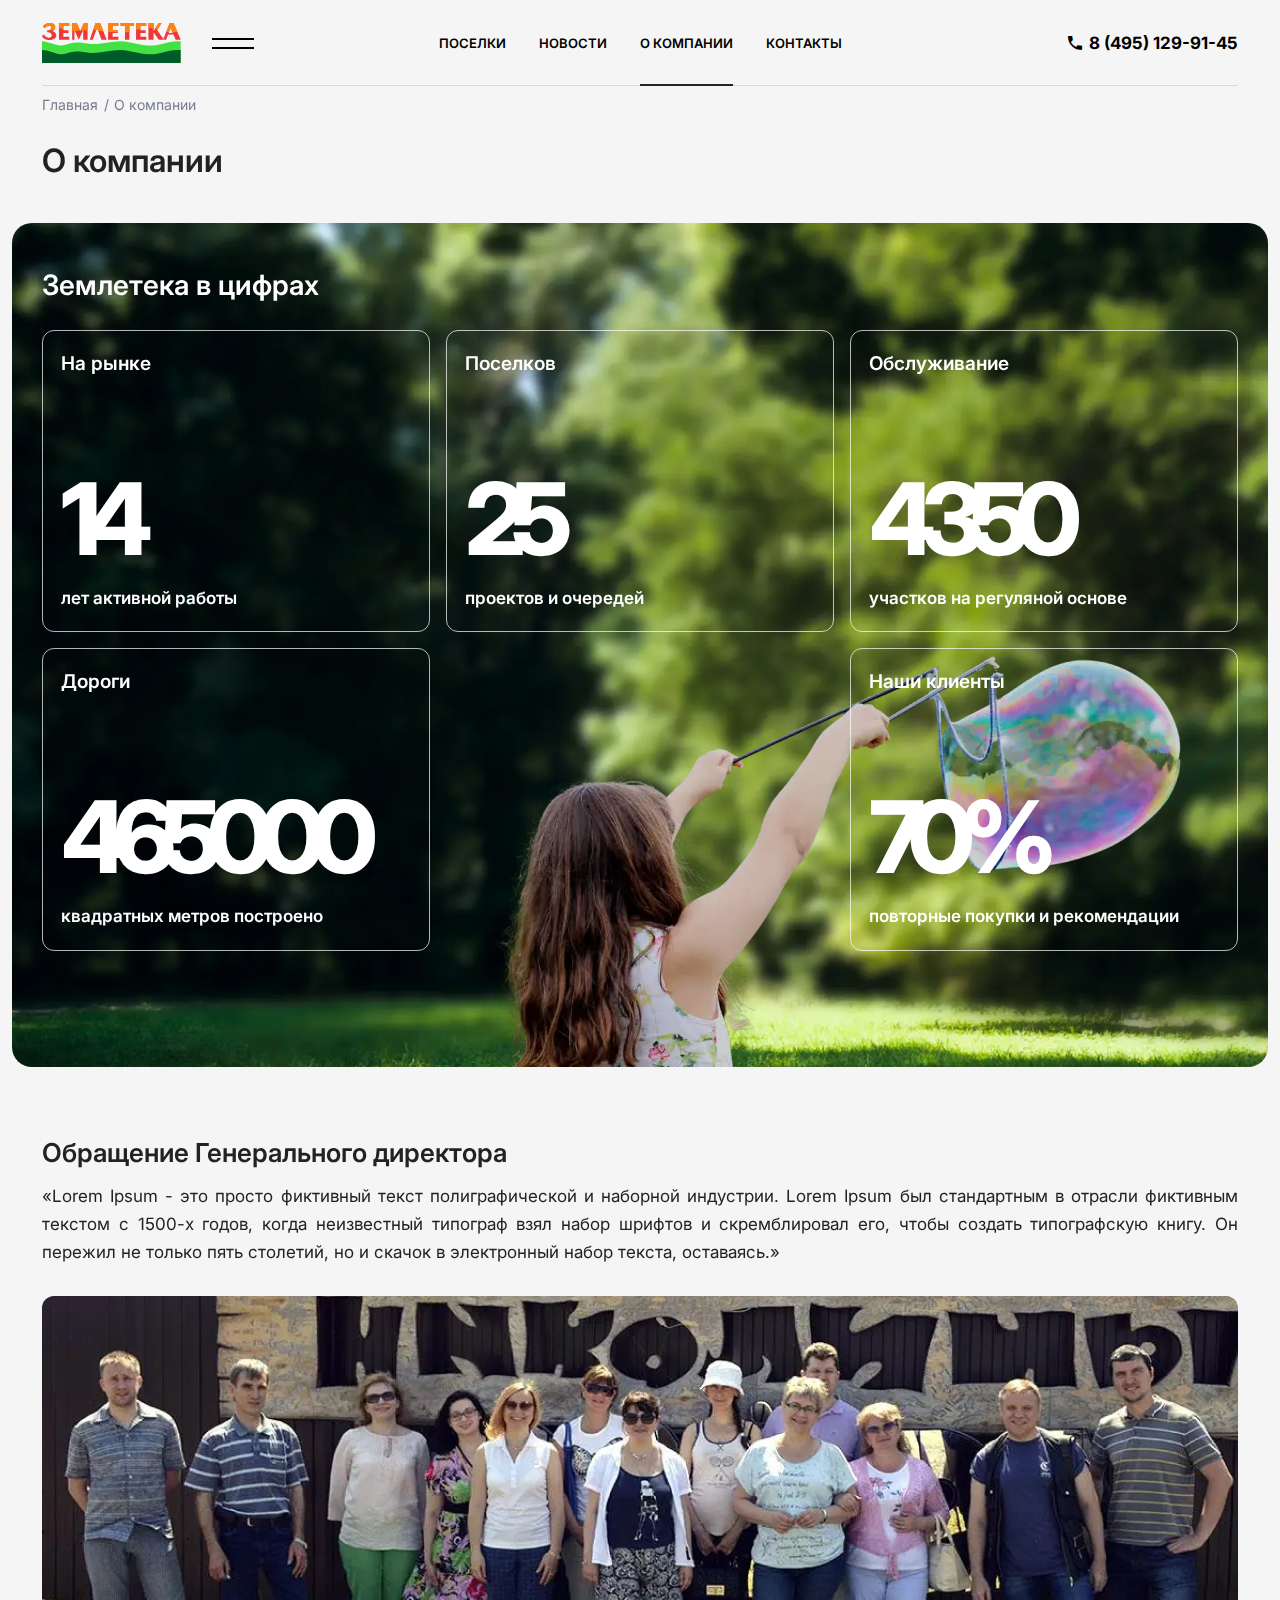
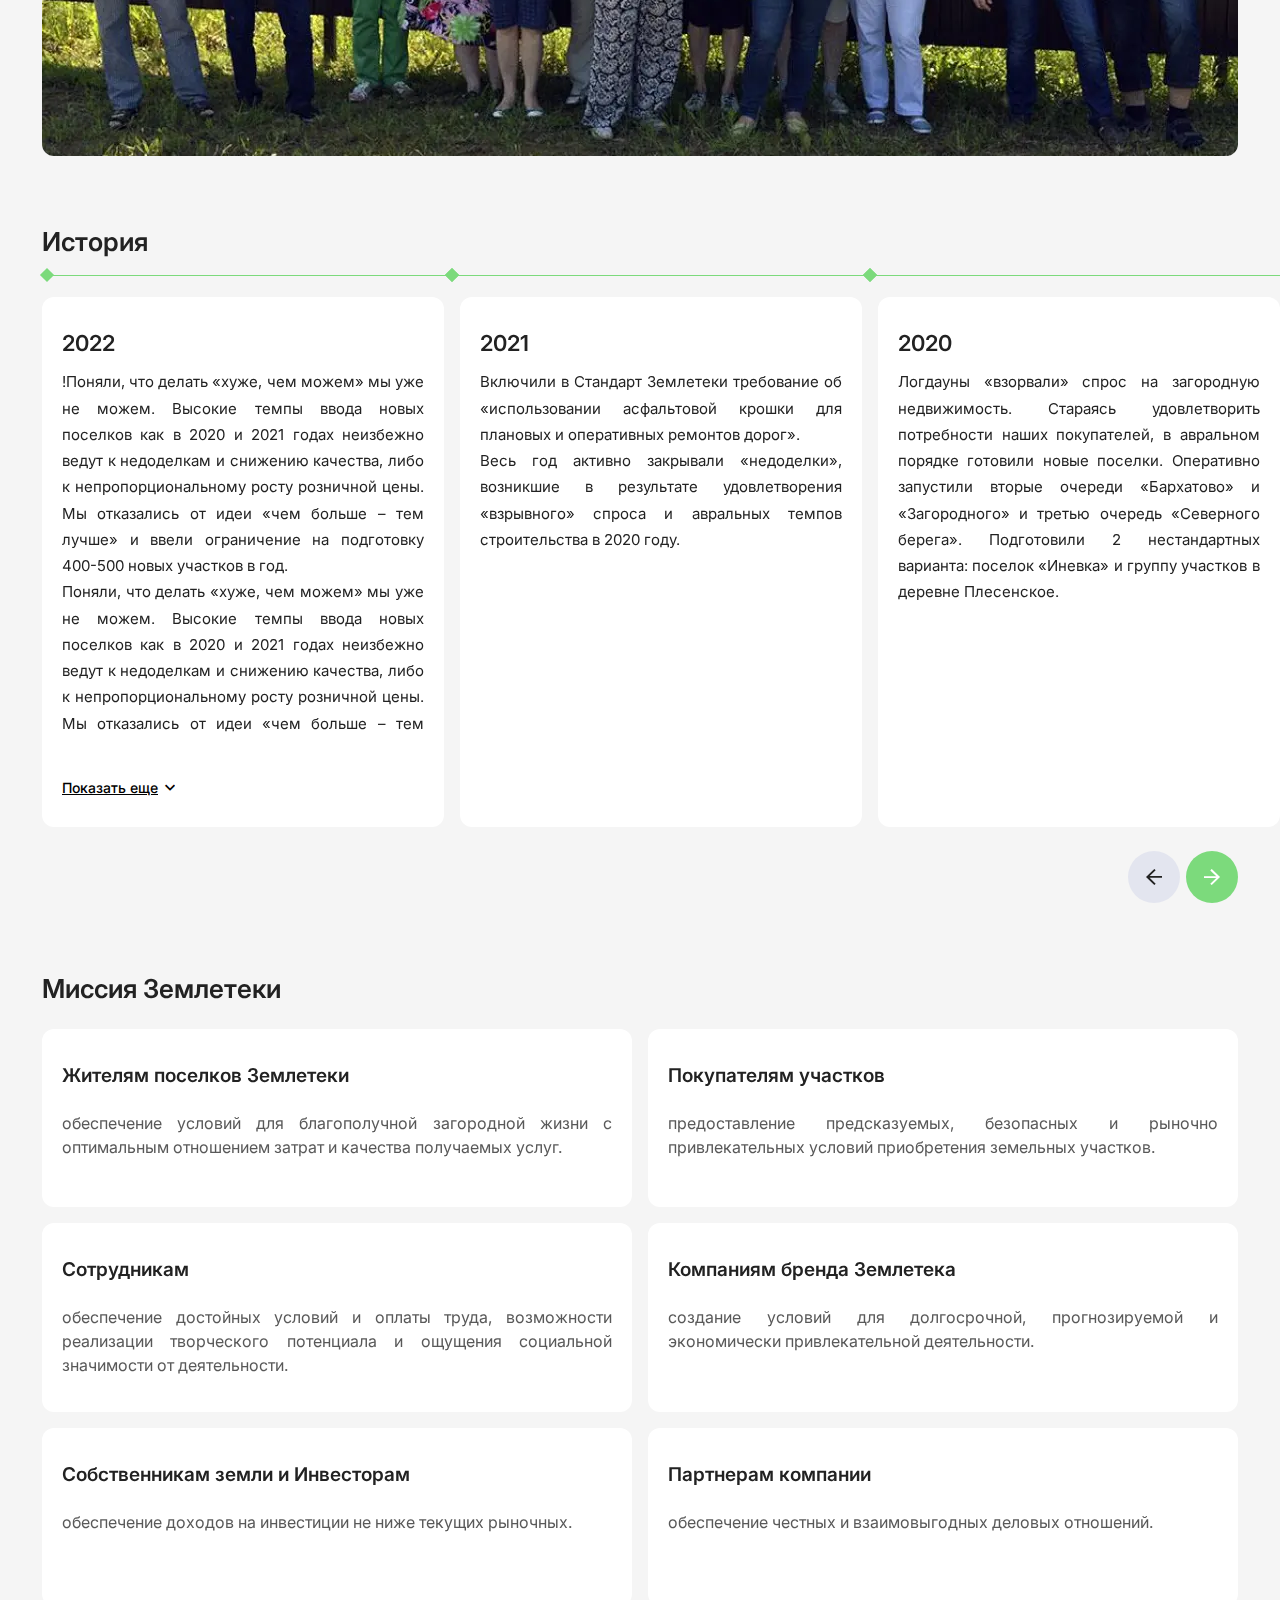
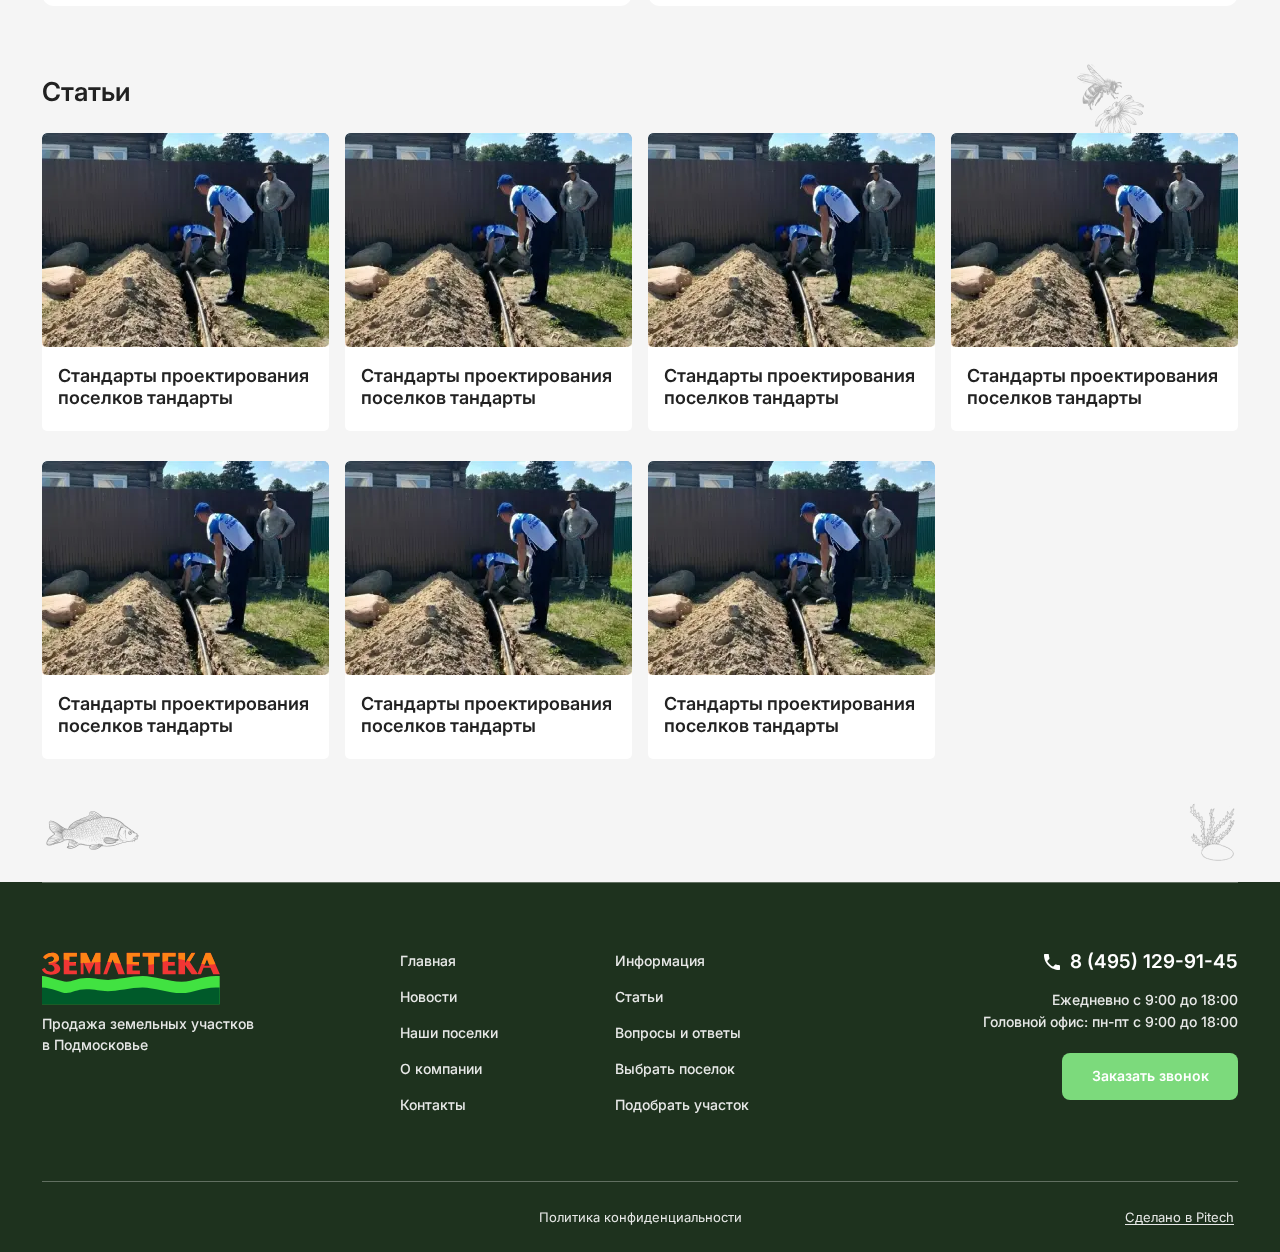
==== commit bcdbcab9: "Add files via upload" ====
--- a/about.html
+++ b/about.html
@@ -5,9 +5,9 @@
 	<title>О компании</title>
 	<meta charset="UTF-8">
 	<meta name="format-detection" content="telephone=no">
-	<link href="https://fonts.googleapis.com/css?family=Inter:regular,500,600,700,800,900&display=swap&_v=20221108152619" rel="stylesheet" />
+	<link href="https://fonts.googleapis.com/css?family=Inter:regular,500,600,700,800,900&display=swap&_v=20221109172418" rel="stylesheet" />
 	<!-- <style>body{opacity: 0;}</style> -->
-	<link rel="stylesheet" href="css/style.min.css?_v=20221108152619">
+	<link rel="stylesheet" href="css/style.min.css?_v=20221109172418">
 	<!-- <link rel="shortcut icon" href="favicon.ico"> -->
 	<!-- <meta name="robots" content="noindex, nofollow"> -->
 	<meta name="viewport" content="width=device-width, initial-scale=1.0">
@@ -224,7 +224,7 @@
 									<div data-showmore class="history__item">
 										<div class="history__item-date">2022</div>
 										<div data-showmore-content="375" class="history__item-text">
-											<p>Поняли, что делать «хуже, чем можем» мы уже не можем.
+											<p>!Поняли, что делать «хуже, чем можем» мы уже не можем.
 												Высокие темпы ввода новых поселков как в 2020 и 2021 годах неизбежно ведут к
 												недоделкам
 												и
@@ -822,7 +822,7 @@
 					<div class="callback__text">Вы можете заказать звонок с помощью этой формы</div>
 					<form class="callback__form" action="">
 						<div class="callback__item">
-							<input type="text" class="callback__input input" placeholder="Ваше имя">
+							<!-- <input type="text" class="callback__input input" placeholder="Ваше имя"> -->
 							<input type="tel" value="" class="callback__input input tel" placeholder="*Ваш телефон">
 						</div>
 						<button type="submit" class="callback__button">Отправить</button>
@@ -837,7 +837,7 @@
 			</div>
 		</div>
 	</div>
-	<script src="js/app.min.js?_v=20221108152619"></script>
+	<script src="js/app.min.js?_v=20221109172418"></script>
 </body>
 
 </html>--- a/css/style.min.css
+++ b/css/style.min.css
@@ -1 +1 @@
-@charset "UTF-8";@font-face{font-family:icons;font-display:swap;src:url(../fonts/icons.woff2) format("woff2"),url(../fonts/icons.woff) format("woff");font-weight:400;font-style:normal}[class*=_icon-]:before{font-family:icons;font-style:normal;font-weight:400;font-variant:normal;text-transform:none;line-height:1;-webkit-font-smoothing:antialiased;-moz-osx-font-smoothing:grayscale}[class*=_icon-]:before{display:block}._icon-arrow:before{content:"\e900"}._icon-arrow-down:before{content:"\e901"}._icon-beach:before{content:"\e902"}._icon-calm:before{content:"\e903"}._icon-close:before{content:"\e904"}._icon-connect:before{content:"\e905"}._icon-delivery:before{content:"\e906"}._icon-electricity:before{content:"\e907"}._icon-filter:before{content:"\e908"}._icon-fishing:before{content:"\e909"}._icon-forest-areas:before{content:"\e90a"}._icon-gas:before{content:"\e90b"}._icon-good-price:before{content:"\e90c"}._icon-information:before{content:"\e90d"}._icon-Installment:before{content:"\e90e"}._icon-location:before{content:"\e90f"}._icon-monuments:before{content:"\e910"}._icon-phone:before{content:"\e911"}._icon-playground:before{content:"\e912"}._icon-plot:before{content:"\e913"}._icon-pond:before{content:"\e914"}._icon-security:before{content:"\e915"}._icon-sewerage:before{content:"\e916"}._icon-share:before{content:"\e917"}._icon-sharee:before{content:"\e918"}._icon-shop:before{content:"\e919"}._icon-shops:before{content:"\e91a"}._icon-sportsleisure:before{content:"\e91b"}._icon-square:before{content:"\e91c"}._icon-stagdart:before{content:"\e91d"}._icon-transport:before{content:"\e91e"}._icon-water:before{content:"\e91f"}._icon-way:before{content:"\e920"}*{padding:0;margin:0;border:0;outline:0}*,:after,:before{-webkit-box-sizing:border-box;box-sizing:border-box}body,html{height:100%;min-width:320px}body{color:#222;line-height:1;font-family:Inter;font-size:1rem;background:#f5f5f5;-ms-text-size-adjust:100%;-moz-text-size-adjust:100%;-webkit-text-size-adjust:100%;-webkit-font-smoothing:antialiased;-moz-osx-font-smoothing:grayscale}button,input,textarea{font-family:Inter;font-size:inherit}button{cursor:pointer;color:inherit;background-color:inherit}a{color:inherit;text-decoration:none}a:visited{text-decoration:none}a:hover{text-decoration:none}ul li{list-style:none}img{vertical-align:top}h1,h2,h3,h4,h5,h6{font-weight:inherit;font-size:inherit}.lock body{overflow:hidden;-ms-touch-action:none;touch-action:none;-ms-scroll-chaining:none;overscroll-behavior:none}.wrapper{min-height:100%;display:-webkit-box;display:-ms-flexbox;display:flex;overflow:hidden;-webkit-box-orient:vertical;-webkit-box-direction:normal;-ms-flex-direction:column;flex-direction:column}.wrapper>main{-webkit-box-flex:1;-ms-flex:1 1 auto;flex:1 1 auto}.wrapper>*{min-width:0}.wrapper_inner{background-color:#fff}.wrapper_visible{overflow:visible}.wrapper_news{background-color:#f5f5f5}[class*=__container]{max-width:74.75rem;-webkit-box-sizing:content-box;box-sizing:content-box;margin:0 auto;padding:0 .9375rem}input[type=email],input[type=tel],input[type=text],textarea{-webkit-appearance:none;-moz-appearance:none;appearance:none}.input{outline:1px solid #7f849c;border-radius:.5rem;padding:1.25rem 1rem;-webkit-border-radius:.5rem;-moz-border-radius:.5rem;font-weight:500;width:100%;display:block}.input::-webkit-input-placeholder{color:#787c92;font-weight:400;font-size:1rem}.input::-moz-placeholder{color:#787c92;font-weight:400;font-size:1rem}.input:-ms-input-placeholder{color:#787c92;font-weight:400;font-size:1rem}.input::-ms-input-placeholder{color:#787c92;font-weight:400;font-size:1rem}.input::placeholder{color:#787c92;font-weight:400;font-size:1rem}.input:focus{outline:1px solid #222}textarea.input{resize:none;padding:0 0}.select{position:relative}.select__body{position:relative}.select__title{color:inherit;text-align:left;border:1px solid #b7bac2;border-radius:8px;background-color:#f5f5f5;cursor:pointer;width:100%}._select-open .select__title{border-radius:8px 8px 0 0}.select__value{display:-webkit-box;display:-ms-flexbox;display:flex;-webkit-box-orient:horizontal;-webkit-box-direction:reverse;-ms-flex-direction:row-reverse;flex-direction:row-reverse;-webkit-box-align:center;-ms-flex-align:center;align-items:center;height:2.875rem;padding:0 .75rem;gap:.625rem}.select__value::before{font-size:.8125rem;color:#000;-webkit-transition:all .3s ease 0s;-o-transition:all .3s ease 0s;transition:all .3s ease 0s}._select-open .select__value::before{-webkit-transform:rotate(-180deg);-ms-transform:rotate(-180deg);transform:rotate(-180deg)}.select__value span{font-weight:500;font-size:.875rem;line-height:1.2}.select__value>*{-webkit-box-flex:1;-ms-flex:1 1 auto;flex:1 1 auto}.select__text{-webkit-box-flex:1;-ms-flex:1 1 auto;flex:1 1 auto}.select__options{z-index:2;position:absolute;visibility:hidden;opacity:0;top:2.6875rem;border-radius:0 0 8px 8px;min-width:100%;left:0;background-color:#f5f5f5;border-top:0;border:1px solid #b7bac2;border-top:0;padding:10px 0 5px 0;-webkit-transition:all .3s ease 0s;-o-transition:all .3s ease 0s;transition:all .3s ease 0s}.select__options li{padding:.3125rem .75rem;-webkit-transition:all .3s ease 0s;-o-transition:all .3s ease 0s;transition:all .3s ease 0s}._select-open .select__options{visibility:visible;opacity:1}.select__option{display:-webkit-inline-box;display:-ms-inline-flexbox;display:inline-flex;width:100%;text-align:left;cursor:pointer;font-size:.875rem;line-height:1.2;color:inherit}input::-webkit-inner-spin-button,input::-webkit-outer-spin-button{-webkit-appearance:none;margin:0}input[type=number]{-moz-appearance:textfield}.noUi-target,.noUi-target *{-webkit-touch-callout:none;-webkit-tap-highlight-color:transparent;-webkit-user-select:none;-ms-touch-action:none;touch-action:none;-ms-user-select:none;-moz-user-select:none;user-select:none;-webkit-box-sizing:border-box;box-sizing:border-box}.noUi-target{position:relative}.noUi-base,.noUi-connects{-webkit-transform:translate(0,0);-ms-transform:translate(0,0);transform:translate(0,0);width:100%;height:100%;position:relative;z-index:1}.noUi-connects{overflow:hidden;z-index:0}.noUi-connect,.noUi-origin{will-change:transform;position:absolute;z-index:1;top:0;left:15px;height:100%;width:93%;-ms-transform-origin:0 0;-webkit-transform-origin:0 0;-webkit-transform-style:preserve-3d;transform-origin:0 0;-webkit-transform-style:flat;transform-style:flat}.noUi-txt-dir-rtl.noUi-horizontal .noUi-origin{left:0;right:auto}.noUi-vertical .noUi-origin{top:-100%;width:0}.noUi-horizontal .noUi-origin{height:0}.noUi-handle{-webkit-backface-visibility:hidden;backface-visibility:hidden;position:absolute}.noUi-touch-area{height:100%;width:100%}.noUi-state-tap .noUi-connect,.noUi-state-tap .noUi-origin{-webkit-transition:-webkit-transform .3s;transition:-webkit-transform .3s;-o-transition:transform .3s;transition:transform .3s;transition:transform .3s,-webkit-transform .3s}.noUi-state-drag *{cursor:inherit!important}.noUi-horizontal{height:18px}.noUi-horizontal .noUi-handle{width:34px;height:28px;right:-17px;top:-6px}.noUi-vertical{width:18px}.noUi-vertical .noUi-handle{width:28px;height:34px;right:-6px;bottom:-17px}.noUi-txt-dir-rtl.noUi-horizontal .noUi-handle{left:-17px;right:auto}.noUi-connects{border-radius:3px}.noUi-connect{background:#3fb8af}.noUi-draggable{cursor:ew-resize}.noUi-vertical .noUi-draggable{cursor:ns-resize}.noUi-handle{cursor:default}.noUi-active{-webkit-box-shadow:inset 0 0 1px #fff,inset 0 1px 7px #ddd,0 3px 6px -3px #bbb;box-shadow:inset 0 0 1px #fff,inset 0 1px 7px #ddd,0 3px 6px -3px #bbb}[disabled] .noUi-connect{background:#b8b8b8}[disabled] .noUi-handle,[disabled].noUi-handle,[disabled].noUi-target{cursor:not-allowed}.noUi-pips,.noUi-pips *{-webkit-box-sizing:border-box;box-sizing:border-box}.noUi-pips{position:absolute;color:#999}.noUi-value{position:absolute;white-space:nowrap;text-align:center}.noUi-value-sub{color:#ccc;font-size:10px}.noUi-marker{position:absolute;background:#ccc}.noUi-marker-sub{background:#aaa}.noUi-marker-large{background:#aaa}.noUi-pips-horizontal{padding:10px 0;height:80px;top:100%;left:0;width:100%}.noUi-value-horizontal{-webkit-transform:translate(-50%,50%);-ms-transform:translate(-50%,50%);transform:translate(-50%,50%)}.noUi-rtl .noUi-value-horizontal{-webkit-transform:translate(50%,50%);-ms-transform:translate(50%,50%);transform:translate(50%,50%)}.noUi-marker-horizontal.noUi-marker{margin-left:-1px;width:2px;height:5px}.noUi-marker-horizontal.noUi-marker-sub{height:10px}.noUi-marker-horizontal.noUi-marker-large{height:15px}.noUi-pips-vertical{padding:0 10px;height:100%;top:0;left:100%}.noUi-value-vertical{-webkit-transform:translate(0,-50%);-ms-transform:translate(0,-50%);transform:translate(0,-50%);padding-left:25px}.noUi-rtl .noUi-value-vertical{-webkit-transform:translate(0,50%);-ms-transform:translate(0,50%);transform:translate(0,50%)}.noUi-marker-vertical.noUi-marker{width:5px;height:2px;margin-top:-1px}.noUi-marker-vertical.noUi-marker-sub{width:10px}.noUi-marker-vertical.noUi-marker-large{width:15px}.noUi-tooltip{display:block;position:absolute;border:1px solid #d9d9d9;border-radius:3px;background:#fff;color:#000;padding:5px;text-align:center;white-space:nowrap}.noUi-horizontal .noUi-tooltip{-webkit-transform:translate(-50%,0);-ms-transform:translate(-50%,0);transform:translate(-50%,0);left:50%;bottom:120%}.noUi-vertical .noUi-tooltip{-webkit-transform:translate(0,-50%);-ms-transform:translate(0,-50%);transform:translate(0,-50%);top:50%;right:120%}.noUi-horizontal .noUi-origin>.noUi-tooltip{-webkit-transform:translate(50%,0);-ms-transform:translate(50%,0);transform:translate(50%,0);left:auto;bottom:10px}.noUi-vertical .noUi-origin>.noUi-tooltip{-webkit-transform:translate(0,-18px);-ms-transform:translate(0,-18px);transform:translate(0,-18px);top:auto;right:28px}body::after{content:"";background-color:rgba(0,0,0,.7);position:fixed;width:100%;height:100%;top:0;left:0;opacity:0;-webkit-transition:opacity .5s ease 0s;-o-transition:opacity .5s ease 0s;transition:opacity .5s ease 0s;pointer-events:none;z-index:149}@supports ((-webkit-backdrop-filter:blur(1px)) or (backdrop-filter:blur(1px))){body::after{background-color:rgba(0,0,0,.7);-webkit-backdrop-filter:blur(4px);backdrop-filter:blur(4px)}}.popup-show body::after{opacity:1}.popup{position:fixed;top:0;left:0;bottom:0;right:0;padding:30px 10px;-webkit-transition:visibility .5s ease 0s;-o-transition:visibility .5s ease 0s;transition:visibility .5s ease 0s;visibility:hidden;pointer-events:none}.popup_show{z-index:150;visibility:visible;overflow:auto;pointer-events:auto}.popup_show .popup__content{visibility:visible;-webkit-transform:scale(1);-ms-transform:scale(1);transform:scale(1)}.popup_show .popup__wrapper{display:-webkit-box;display:-ms-flexbox;display:flex}.popup__wrapper{display:-webkit-box;display:-ms-flexbox;display:flex;-webkit-box-orient:vertical;-webkit-box-direction:normal;-ms-flex-direction:column;flex-direction:column;-webkit-box-align:center;-ms-flex-align:center;align-items:center;min-height:100%;-webkit-box-flex:1;-ms-flex:1 1 auto;flex:1 1 auto;width:100%;-webkit-box-pack:center;-ms-flex-pack:center;justify-content:center;display:none;z-index:2;position:relative}.popup__content{visibility:hidden;-webkit-transform:scale(0);-ms-transform:scale(0);transform:scale(0);-webkit-transition:-webkit-transform .3s ease 0s;transition:-webkit-transform .3s ease 0s;-o-transition:transform .3s ease 0s;transition:transform .3s ease 0s;transition:transform .3s ease 0s,-webkit-transform .3s ease 0s;background-color:#eee;padding:20px;width:100%;border-radius:1.25rem}.lock .popup__content{visibility:visible}.gallery-township__content{background-color:transparent;width:60%}.gallery-township__close{width:2.5rem;height:2.5rem;position:absolute;top:-2.5rem;right:-7.3%;cursor:pointer;z-index:30;background:url(../img/icons/close-popap.svg) 50%/.875rem .875rem no-repeat;background-color:rgba(0,0,0,.6);-webkit-transition:all .3s ease 0s;-o-transition:all .3s ease 0s;transition:all .3s ease 0s;border-radius:50%}.gallery-township__text{position:relative}.gallery-township__image-ibg{padding-bottom:65%}.gallery-township__arrows{pointer-events:none;position:absolute;top:50%;-webkit-transform:translate(0,-100%);-ms-transform:translate(0,-100%);transform:translate(0,-100%);width:120%;left:-10%;z-index:5}.gallery-township__arrows.slider-arrows{-webkit-box-pack:justify;-ms-flex-pack:justify;justify-content:space-between}.gallery-township__arrows .slider-arrow{pointer-events:auto;border-radius:50%;height:3.25rem;background-color:#7cda7c;color:#fff;font-size:1rem;cursor:pointer;-webkit-transition:all .3s ease 0s;-o-transition:all .3s ease 0s;transition:all .3s ease 0s}.gallery-township__arrows .slider-arrow_prev::before{-webkit-transform:rotate(-180deg);-ms-transform:rotate(-180deg);transform:rotate(-180deg)}.gallery-township__arrows .swiper-button-disabled{background-color:#e3e5ef;color:#222}.gallery-township__pagination{display:-webkit-box;display:-ms-flexbox;display:flex;gap:4px;-webkit-box-pack:center;-ms-flex-pack:center;justify-content:center;color:#fff;font-size:1.0625rem}.gallery-township__link-back{display:none}.gallery-township__share{display:none}.noUi-connect{background-color:#7cda7c}.noUi-target{background-color:#eaeaea;height:4px}.noUi-handle{cursor:pointer}.noUi-handle:before{content:"";display:block;position:absolute;height:.625rem;width:1px;background:#acacac;left:.625rem;top:.6875rem}.noUi-handle:after{content:"";display:block;position:absolute;height:.625rem;width:.3125rem;border-right:1px solid #acacac;border-left:1px solid #acacac;left:.875rem;top:.6875rem}.noUi-handle{-webkit-box-shadow:none;box-shadow:none;border-radius:100%;background-color:#fff;background:#fff;border:1px solid #d6d6d6;-webkit-box-shadow:0 2px 4px rgba(0,0,0,.1);box-shadow:0 2px 4px rgba(0,0,0,.1);border-radius:50%}.noUi-horizontal .noUi-handle{width:2rem;height:2rem;top:-50%;-webkit-transform:translate(0,-50%);-ms-transform:translate(0,-50%);transform:translate(0,-50%)}.townships-filter__popap{display:-webkit-box;display:-ms-flexbox;display:flex;-webkit-box-align:center;-ms-flex-align:center;align-items:center;max-height:100vh}.townships-filter__wrapper{max-width:62.125rem!important;margin:0 auto;max-height:100%;min-height:0;overflow:hidden;background:#e6dddd;-webkit-box-shadow:0 0 30px rgba(0,0,0,.1);box-shadow:0 0 30px rgba(0,0,0,.1);border-radius:15px}.townships-filter__content{overflow:auto;background:#fff;border-radius:0;padding:0 1.75rem 1.125rem}.townships-filter__header{display:-webkit-box;display:-ms-flexbox;display:flex;-webkit-box-align:center;-ms-flex-align:center;align-items:center;-webkit-box-pack:center;-ms-flex-pack:center;justify-content:center;position:relative;min-height:4.375rem;-ms-flex-item-align:stretch;-ms-grid-row-align:stretch;align-self:stretch;background:#fff;border-radius:15px 15px 0 0;z-index:2}.townships-filter__header::before{content:"";position:absolute;width:100%;height:1px;background-color:#d6d8e3;bottom:0}.townships-filter__title{font-weight:600;line-height:1.2}.townships-filter__close{position:absolute;right:1.75rem;display:-webkit-box;display:-ms-flexbox;display:flex;-webkit-box-align:center;-ms-flex-align:center;align-items:center;-webkit-box-pack:center;-ms-flex-pack:center;justify-content:center;-webkit-box-flex:0;-ms-flex:0 0 .875rem;flex:0 0 .875rem;width:.875rem;height:.875rem}.townships-filter__body{-webkit-box-flex:1;-ms-flex:1 1 auto;flex:1 1 auto}.townships-filter__range{display:-webkit-box;display:-ms-flexbox;display:flex;-webkit-box-pack:justify;-ms-flex-pack:justify;justify-content:space-between;-webkit-column-gap:2.125rem;-moz-column-gap:2.125rem;column-gap:2.125rem;row-gap:1.875rem;border-bottom:1px solid #d6d8e3;padding:1.8125rem 0 2.5625rem 0}.townships-filter__choice{border-bottom:1px solid #d6d8e3;padding:2rem 0 2.5rem 0}.townships-filter__choice_last{border-bottom:none}.townships-filter__bottom{display:-webkit-box;display:-ms-flexbox;display:flex;-webkit-box-pack:justify;-ms-flex-pack:justify;justify-content:space-between;-webkit-box-align:center;-ms-flex-align:center;align-items:center;-ms-flex-item-align:stretch;-ms-grid-row-align:stretch;align-self:stretch;padding:1rem 1.875rem;background:#fff;border-top:1px solid #d6d8e3;border-radius:0 0 15px 15px}.townships-filter__reset{font-size:.875rem;line-height:1.4;text-decoration:underline;color:#000}.townships-filter__showmore{font-weight:600;font-size:.875rem;width:13.0625rem;min-height:3rem;padding:.3125rem;display:-webkit-box;display:-ms-flexbox;display:flex;-webkit-box-pack:center;-ms-flex-pack:center;justify-content:center;-webkit-box-align:center;-ms-flex-align:center;align-items:center;color:#fff;background:#1e321e;border-radius:8px}.townships-filter__showmore span{pointer-events:none}.item-range{-webkit-box-flex:0;-ms-flex:0 1 50%;flex:0 1 50%}.item-range__title{font-weight:500;font-size:1.25rem;line-height:1.2}.item-range__slider{margin:1.5rem 0 1.6875rem}.item-range__inputs{display:-webkit-box;display:-ms-flexbox;display:flex;-webkit-box-align:center;-ms-flex-align:center;align-items:center}.item-range__label{-webkit-box-flex:0;-ms-flex:0 0 8.375rem;flex:0 0 8.375rem;height:3.875rem;border:1px solid #b8bac7;border-radius:8px;padding:.5625rem 1rem;display:-webkit-box;display:-ms-flexbox;display:flex;-webkit-box-orient:vertical;-webkit-box-direction:normal;-ms-flex-direction:column;flex-direction:column;-webkit-box-pack:justify;-ms-flex-pack:justify;justify-content:space-between}.item-range__text{font-size:.8125rem;line-height:1.2;color:#787c92}.item-range__input{width:100%;font-weight:500;line-height:1.2}.item-range__label-separation{width:1rem;height:.125rem;background-color:#c6c6c6;margin:0 .3125rem}.choice__title{font-weight:500;font-size:1.25rem;line-height:1.2;margin-bottom:1.0625rem}.choice__inputs{display:-webkit-box;display:-ms-flexbox;display:flex;-ms-flex-wrap:wrap;flex-wrap:wrap;-webkit-column-gap:2.4375rem;-moz-column-gap:2.4375rem;column-gap:2.4375rem;row-gap:1.25rem}.choice__checkbox-input{display:none}.choice__checkbox-input:checked+.choice__checkbox-label::after{-webkit-transform:scale(1);-ms-transform:scale(1);transform:scale(1)}.choice__checkbox-input:checked+.choice__checkbox-label::before{border:1px solid #222;background-color:#222}.choice__checkbox-input:checked+.choice__checkbox-label{color:#222}.choice__checkbox-label{font-size:.9375rem;line-height:1.3;display:-webkit-inline-box;display:-ms-inline-flexbox;display:inline-flex;-webkit-box-align:center;-ms-flex-align:center;align-items:center;position:relative;gap:.5625rem;cursor:pointer}.choice__checkbox-label::before{content:"";-webkit-box-flex:0;-ms-flex:0 0 1.25rem;flex:0 0 1.25rem;width:1.25rem;height:1.25rem;border:1px solid #b5b5b5;border-radius:.25rem;-webkit-transition:all .2s ease 0s;-o-transition:all .2s ease 0s;transition:all .2s ease 0s}.choice__checkbox-label::after{-webkit-transition:-webkit-transform .2s ease 0s;transition:-webkit-transform .2s ease 0s;-o-transition:transform .2s ease 0s;transition:transform .2s ease 0s;transition:transform .2s ease 0s,-webkit-transform .2s ease 0s;content:"";background:url(../img/icons/check-white.svg) no-repeat;position:absolute;left:.25rem;width:.75rem;height:.5625rem;-webkit-transform:scale(0);-ms-transform:scale(0);transform:scale(0)}.plot__content{max-width:49rem;padding:0;background:#fff;-webkit-box-shadow:0 0 30px rgba(0,0,0,.1);box-shadow:0 0 30px rgba(0,0,0,.1);border-radius:.9375rem}.plot__header{display:-webkit-box;display:-ms-flexbox;display:flex;-webkit-box-align:center;-ms-flex-align:center;align-items:center;text-align:center;-webkit-box-pack:center;-ms-flex-pack:center;justify-content:center;padding:.3125rem 3.125rem;position:relative;min-height:4.375rem}.plot__header::before{content:"";position:absolute;width:100%;height:1px;background-color:#d6d8e3;bottom:0}.plot__title{font-weight:600;font-size:1.625rem;line-height:1.2}.plot__close{position:absolute;right:1.5rem;display:-webkit-box;display:-ms-flexbox;display:flex;-webkit-box-align:center;-ms-flex-align:center;align-items:center;-webkit-box-pack:center;-ms-flex-pack:center;justify-content:center;-webkit-box-flex:0;-ms-flex:0 0 .875rem;flex:0 0 .875rem;width:.875rem;height:.875rem}.plot__body{padding:1.875rem 1.875rem 0}.plot__info{display:-webkit-box;display:-ms-flexbox;display:flex;gap:1.625rem}.plot__image{min-width:0;-webkit-box-flex:0;-ms-flex:0 0 49%;flex:0 0 49%}.plot__slider{border-radius:8px}.plot__slide{width:100%;height:27.5625rem}.plot__slide img{width:100%;height:100%;-o-object-fit:cover;object-fit:cover;-o-object-position:cover;object-position:cover}.plot__control{margin-top:-2.5rem;display:-webkit-box;display:-ms-flexbox;display:flex;-webkit-box-pack:center;-ms-flex-pack:center;justify-content:center;position:relative;z-index:22;-webkit-transform:translate(0,-10px);-ms-transform:translate(0,-10px);transform:translate(0,-10px)}.plot__dotts.swiper-pagination-bullets{background:rgba(0,0,0,.5)}.plot__list:not(:last-child){margin-bottom:2.25rem;margin-top:.6875rem}.plot__item{display:-webkit-box;display:-ms-flexbox;display:flex;-webkit-box-pack:start;-ms-flex-pack:start;justify-content:start;-webkit-box-align:center;-ms-flex-align:center;align-items:center;font-size:.9375rem;line-height:1.2666666667;gap:.5rem}.plot__item:not(:last-child){margin-bottom:1rem}.plot__item:before{display:-webkit-box;display:-ms-flexbox;display:flex;width:.9375rem;-webkit-box-pack:center;-ms-flex-pack:center;justify-content:center;font-size:1.0625rem}.plot__item_green:not(:last-child){margin-bottom:1.375rem}.plot__item_green::before{color:#7cda7c}.plot__separation{width:100%;background-color:#d6d8e3;height:1px;margin:1.9375rem 0 1.3125rem}.plot__about{font-size:.9375rem;line-height:1.6;text-align:justify;margin-bottom:2.1875rem}.plot__about p:not(:last-child){margin-bottom:10px}.plot__location-title{font-weight:600;font-size:1.125rem;line-height:1.2;margin-bottom:1rem}.plot__location-image-ibg{padding-bottom:48.8950276243%;margin-bottom:2.5rem;border-radius:8px}.plot__bottom{border-top:1px solid #d6d6d6;display:-webkit-box;display:-ms-flexbox;display:flex;-webkit-box-pack:justify;-ms-flex-pack:justify;justify-content:space-between;-webkit-box-align:center;-ms-flex-align:center;align-items:center;margin:0 -1.875rem;padding:.625rem 1.875rem;min-height:5rem}.plot__bottom-price1{font-size:.9375rem;line-height:1.3}.plot__bottom-price1:not(:last-child){margin-bottom:6px}.plot__bottom-price2{font-weight:500;font-size:1.375rem;line-height:1.1}.plot__bottom-reservation{display:-webkit-box;display:-ms-flexbox;display:flex;-webkit-box-pack:center;-ms-flex-pack:center;justify-content:center;-webkit-box-align:center;-ms-flex-align:center;align-items:center;font-weight:600;font-size:.875rem;line-height:1.2142857143;padding:.9375rem .875rem;min-height:3.2875rem;width:11.625rem;border-radius:.5rem;-webkit-transition:background-color .3s ease 0s;-o-transition:background-color .3s ease 0s;transition:background-color .3s ease 0s;color:#fff;background-color:#1e321e;-webkit-transition:all .3s ease 0s;-o-transition:all .3s ease 0s;transition:all .3s ease 0s;display:none}.bottom-reserv{-webkit-transition:all .3s ease 0s;-o-transition:all .3s ease 0s;transition:all .3s ease 0s;border-top:1px solid #d6d6d6;display:block;display:-webkit-box;display:-ms-flexbox;display:flex;-webkit-box-orient:vertical;-webkit-box-direction:normal;-ms-flex-direction:column;flex-direction:column;-webkit-box-align:center;-ms-flex-align:center;align-items:center;padding:2.1875rem 6rem 1.4375rem;margin:0 -1.875rem}.bottom-reserv__top{text-align:center}.bottom-reserv__title{font-weight:600;font-size:1.75rem;margin-bottom:.875rem}.bottom-reserv__text{font-size:.9375rem;line-height:1.6;max-width:27.9375rem;margin-bottom:1.4375rem}.bottom-reserv__form{-ms-flex-item-align:stretch;-ms-grid-row-align:stretch;align-self:stretch}.bottom-reserv__item{display:-webkit-box;display:-ms-flexbox;display:flex;-webkit-box-align:center;-ms-flex-align:center;align-items:center;gap:.625rem}.bottom-reserv__input{-webkit-box-flex:1;-ms-flex:1 1 auto;flex:1 1 auto}.bottom-reserv__button{display:-webkit-box;display:-ms-flexbox;display:flex;-webkit-box-pack:center;-ms-flex-pack:center;justify-content:center;-webkit-box-align:center;-ms-flex-align:center;align-items:center;font-weight:600;font-size:.875rem;line-height:1.2142857143;padding:.3125rem .875rem;min-height:3.875rem;width:14.25rem;border-radius:.5rem;-webkit-transition:background-color .3s ease 0s;-o-transition:background-color .3s ease 0s;transition:background-color .3s ease 0s;color:#fff;background-color:#1e321e;-webkit-transition:all .3s ease 0s;-o-transition:all .3s ease 0s;transition:all .3s ease 0s}.bottom-reserv__checkbox{max-width:19.375rem;margin:0 auto;margin-top:1.5rem}.bottom-reserv__checkbox-input{display:none}.bottom-reserv__checkbox-input:checked+.bottom-reserv__checkbox-label::after{-webkit-transform:scale(1);-ms-transform:scale(1);transform:scale(1)}.bottom-reserv__checkbox-input:checked+.bottom-reserv__checkbox-label::before{border:1px solid #222}.bottom-reserv__checkbox-label{font-size:.6875rem;line-height:1.1;display:-webkit-box;display:-ms-flexbox;display:flex;-webkit-box-align:center;-ms-flex-align:center;align-items:center;position:relative;cursor:pointer}.bottom-reserv__checkbox-label::before{content:"";margin-right:.5625rem;-webkit-box-flex:0;-ms-flex:0 0 1.25rem;flex:0 0 1.25rem;height:1.25rem;border:1px solid #b5b5b5;border-radius:.25rem;-webkit-transition:all .3s ease 0s;-o-transition:all .3s ease 0s;transition:all .3s ease 0s}.bottom-reserv__checkbox-label::after{-webkit-transition:-webkit-transform .3s ease 0s;transition:-webkit-transform .3s ease 0s;-o-transition:transform .3s ease 0s;transition:transform .3s ease 0s;transition:transform .3s ease 0s,-webkit-transform .3s ease 0s;content:"";background:url(../img/icons/check.svg) no-repeat;position:absolute;left:.25rem;width:.75rem;height:.5625rem;-webkit-transform:scale(0);-ms-transform:scale(0);transform:scale(0)}.bottom-reserv__checkbox-label a{text-decoration:underline;-webkit-transition:all .2s ease 0s;-o-transition:all .2s ease 0s;transition:all .2s ease 0s}.bottom-reserv__checkbox-label a:hover{text-decoration:none}.callback__header{display:-webkit-box;display:-ms-flexbox;display:flex;-webkit-box-align:center;-ms-flex-align:center;align-items:center;-webkit-box-pack:center;-ms-flex-pack:center;justify-content:center;position:relative;min-height:4.375rem;-ms-flex-item-align:stretch;-ms-grid-row-align:stretch;align-self:stretch;z-index:2}.callback__header::before{content:"";position:absolute;width:100%;height:1px;background-color:#d6d8e3;bottom:0}.callback__title{font-weight:600;font-size:20px;line-height:20px}.callback__close{position:absolute;right:1.5625rem;display:-webkit-box;display:-ms-flexbox;display:flex;-webkit-box-align:center;-ms-flex-align:center;align-items:center;-webkit-box-pack:center;-ms-flex-pack:center;justify-content:center;-webkit-box-flex:0;-ms-flex:0 0 .875rem;flex:0 0 .875rem;width:.875rem;height:.875rem}.callback__content{max-width:49rem;padding:0;background:#fff;-webkit-box-shadow:0 0 30px rgba(0,0,0,.1);box-shadow:0 0 30px rgba(0,0,0,.1);border-radius:15px}.callback__body{padding:1.8125rem 1.875rem 2.125rem}.callback__text{font-weight:600;font-size:1.125rem;line-height:1.2;text-align:center;margin-bottom:1.25rem}.callback__form{display:-webkit-box;display:-ms-flexbox;display:flex;-webkit-box-orient:vertical;-webkit-box-direction:normal;-ms-flex-direction:column;flex-direction:column}.callback__item{display:-webkit-box;display:-ms-flexbox;display:flex;-webkit-column-gap:.875rem;-moz-column-gap:.875rem;column-gap:.875rem;margin-bottom:1.875rem}.callback__button{display:-webkit-box;display:-ms-flexbox;display:flex;-webkit-box-pack:center;-ms-flex-pack:center;justify-content:center;-webkit-box-align:center;-ms-flex-align:center;align-items:center;margin-bottom:2.0625rem;-ms-flex-item-align:center;-ms-grid-row-align:center;align-self:center;height:3.875rem;width:14.25rem;font-weight:600;font-size:1rem;line-height:1.1875;padding:.625rem .625rem;color:#fff;background-color:#1e321e;border-radius:.5rem}.callback__checkbox{-ms-flex-item-align:center;-ms-grid-row-align:center;align-self:center}.callback__checkbox-input{display:none}.callback__checkbox-input:checked+.callback__checkbox-label::after{-webkit-transform:scale(1);-ms-transform:scale(1);transform:scale(1)}.callback__checkbox-input:checked+.callback__checkbox-label::before{border:1px solid #222;background-color:#222}.callback__checkbox-input:checked+.callback__checkbox-label{color:#222}.callback__checkbox-label{font-size:.9375rem;line-height:1.3;display:-webkit-inline-box;display:-ms-inline-flexbox;display:inline-flex;-webkit-box-align:center;-ms-flex-align:center;align-items:center;position:relative;gap:.5625rem;cursor:pointer}.callback__checkbox-label::before{content:"";-webkit-box-flex:0;-ms-flex:0 0 1.25rem;flex:0 0 1.25rem;width:1.25rem;height:1.25rem;border:1px solid #b5b5b5;border-radius:.25rem;-webkit-transition:all .2s ease 0s;-o-transition:all .2s ease 0s;transition:all .2s ease 0s}.callback__checkbox-label::after{-webkit-transition:-webkit-transform .2s ease 0s;transition:-webkit-transform .2s ease 0s;-o-transition:transform .2s ease 0s;transition:transform .2s ease 0s;transition:transform .2s ease 0s,-webkit-transform .2s ease 0s;content:"";background:url(../img/icons/check-white.svg) no-repeat;position:absolute;left:.25rem;width:.75rem;height:.5625rem;-webkit-transform:scale(0);-ms-transform:scale(0);transform:scale(0)}.callback__checkbox-label a{text-decoration:underline;-webkit-transition:all .2s ease 0s;-o-transition:all .2s ease 0s;transition:all .2s ease 0s;font-size:.75rem;line-height:1.6}.callback__checkbox-label a:hover{text-decoration:none}[data-showmore-content]{-webkit-transition:all .3s ease 0s;-o-transition:all .3s ease 0s;transition:all .3s ease 0s}._showmore-active [data-showmore-content]:after{display:none}[data-showmore-button] span:last-child{display:none}._showmore-active [data-showmore-button] span{display:none}._showmore-active [data-showmore-button] span:last-child{display:-webkit-box;display:-ms-flexbox;display:flex}[data-sticky]{position:relative}[class*=-ibg]{position:relative}[class*=-ibg] img{position:absolute;width:100%;height:100%;top:0;left:0;-o-object-fit:cover;object-fit:cover;-o-object-position:bottom;object-position:bottom}[class*=-ibg_contain] img{-o-object-fit:contain;object-fit:contain}.page_inner{padding-top:.75rem;display:-webkit-box;display:-ms-flexbox;display:flex;-webkit-box-orient:vertical;-webkit-box-direction:normal;-ms-flex-direction:column;flex-direction:column}.page_inner-catalog{padding-top:5.9375rem;display:-webkit-box;display:-ms-flexbox;display:flex;-webkit-box-orient:vertical;-webkit-box-direction:normal;-ms-flex-direction:column;flex-direction:column}.page_inner-news{background-color:#f5f5f5;padding-top:5.9375rem;display:-webkit-box;display:-ms-flexbox;display:flex;-webkit-box-orient:vertical;-webkit-box-direction:normal;-ms-flex-direction:column;flex-direction:column}.page__header{margin-bottom:1rem}.title{font-weight:600;line-height:1.2}.title_white{color:#fff}.title-menu{font-weight:600;color:#fff}.title-township{font-weight:600;line-height:1.2}.title-about{font-weight:600;font-size:1.625rem;line-height:1.1923076923}.button{font-weight:600;display:-webkit-box;display:-ms-flexbox;display:flex;-webkit-box-pack:center;-ms-flex-pack:center;justify-content:center;-webkit-box-align:center;-ms-flex-align:center;align-items:center;line-height:1.1875;color:#fff;padding:1.6875rem .625rem;min-width:12.375rem;background-color:#7cda7c;border-radius:.5rem;-webkit-transition:background-color .3s ease 0s;-o-transition:background-color .3s ease 0s;transition:background-color .3s ease 0s;font-size:1.125rem}.button_menu{background-color:transparent;padding:1.0625rem .625rem;border:2px solid rgba(255,255,255,.2);font-size:.875rem}.button_white{background-color:#fff;border:2px solid #222;color:#222}.button_black{color:#fff;background-color:#1e321e}.swiper-pagination-bullets{display:-webkit-box;display:-ms-flexbox;display:flex;-ms-flex-wrap:wrap;flex-wrap:wrap;background:rgba(0,0,0,.2);border-radius:1.25rem;min-height:2.5rem;-webkit-box-align:center;-ms-flex-align:center;align-items:center;padding:0 1.1875rem}.swiper-pagination-bullet{cursor:pointer;-webkit-box-flex:0;-ms-flex:0 0 1.0625rem;flex:0 0 1.0625rem;height:1.0625rem;width:1.0625rem;position:relative;display:-webkit-box;display:-ms-flexbox;display:flex;-webkit-box-pack:center;-ms-flex-pack:center;justify-content:center;-webkit-box-align:center;-ms-flex-align:center;align-items:center;margin:2px 0}.swiper-pagination-bullet:not(:last-child){margin-right:2.1875rem}.swiper-pagination-bullet::after{content:"";width:.4375rem;height:.4375rem;background-color:#fff;border-radius:50%;-webkit-transition:background-color .3s ease 0s;-o-transition:background-color .3s ease 0s;transition:background-color .3s ease 0s}.swiper-pagination-bullet::before{content:"";position:absolute;top:0;left:0;width:100%;height:100%;border-radius:50%;border:1px solid #fff;-webkit-transition:-webkit-transform .3s ease 0s;transition:-webkit-transform .3s ease 0s;-o-transition:transform .3s ease 0s;transition:transform .3s ease 0s;transition:transform .3s ease 0s,-webkit-transform .3s ease 0s;-webkit-transform:scale(0);-ms-transform:scale(0);transform:scale(0)}.swiper-pagination-bullet-active::after{background-color:#fff}.swiper-pagination-bullet-active::before{-webkit-transform:scale(1);-ms-transform:scale(1);transform:scale(1)}.slider-arrows{display:-ms-grid;display:grid;-ms-grid-columns:(3.25rem)[2];grid-template-columns:repeat(2,3.25rem);-webkit-column-gap:.375rem;-moz-column-gap:.375rem;column-gap:.375rem;-webkit-box-pack:end;-ms-flex-pack:end;justify-content:end}.slider-arrow{pointer-events:auto;border-radius:50%;height:3.25rem;background-color:#7cda7c;color:#fff;font-size:1rem;cursor:pointer;-webkit-transition:all .3s ease 0s;-o-transition:all .3s ease 0s;transition:all .3s ease 0s}.slider-arrow_prev::before{-webkit-transform:rotate(-180deg);-ms-transform:rotate(-180deg);transform:rotate(-180deg)}.swiper-button-disabled{background-color:#e3e5ef;color:#222}.breadcrumbs{white-space:nowrap;overflow:auto;min-height:1.25rem}.breadcrumbs__list{display:-webkit-box;display:-ms-flexbox;display:flex}.breadcrumbs__item{position:relative}.breadcrumbs__item:not(:last-child)::after{content:"/";margin-right:5px;margin-left:2px;color:#787c92;font-size:.875rem}.breadcrumbs__link{-webkit-transition:all .3s ease 0s;-o-transition:all .3s ease 0s;transition:all .3s ease 0s;color:#787c92;font-size:.875rem;line-height:1.4}.breadcrumbs__current{color:#787c92;font-size:.875rem;line-height:1.4}.free-plot__slide{position:relative;-webkit-transition:all .9s ease 0s;-o-transition:all .9s ease 0s;transition:all .9s ease 0s;border-radius:8px;overflow:hidden}.free-plot__slide-body{position:absolute;width:100%;height:100%;z-index:2;display:-webkit-box;display:-ms-flexbox;display:flex;-webkit-box-orient:vertical;-webkit-box-direction:normal;-ms-flex-direction:column;flex-direction:column;padding:1.0625rem;color:#fff}.free-plot__slide-title{-webkit-box-flex:1;-ms-flex:1 1 auto;flex:1 1 auto;font-weight:600;line-height:1.2083333333;letter-spacing:-.02em}.free-plot__slide-text{font-weight:500;line-height:1.25}.free-plot__slide-text:not(:last-child){margin-bottom:.4375rem}.free-plot__slide-price{background:#3d9eff;border-radius:4px;display:-webkit-inline-box;display:-ms-inline-flexbox;display:inline-flex;min-height:1.6875rem;-webkit-box-align:center;-ms-flex-align:center;align-items:center;-ms-flex-item-align:start;-ms-grid-row-align:start;align-self:start;padding:0 .5625rem;font-weight:600;line-height:1.25}.free-plot__slide-image-ibg{overflow:hidden;padding-bottom:130.1492537313%}.free-plot__slide-image-ibg_sale{padding-bottom:112.3711340206%}.free-plot__slide-image-ibg_sold{padding-bottom:57.9896907216%}.free-plot__slide-image-ibg::before{content:"";position:absolute;top:0;left:0;right:0;height:39%;width:100%;background:-webkit-gradient(linear,left bottom,left top,color-stop(2.7%,rgba(0,0,0,.45)),to(rgba(0,0,0,0)));background:-o-linear-gradient(bottom,rgba(0,0,0,.45) 2.7%,rgba(0,0,0,0) 100%);background:linear-gradient(360deg,rgba(0,0,0,.45) 2.7%,rgba(0,0,0,0) 100%);-webkit-transform:rotate(-180deg);-ms-transform:rotate(-180deg);transform:rotate(-180deg);z-index:1}.free-plot__slide-image-ibg::after{content:"";position:absolute;bottom:0;left:0;right:0;height:52%;width:100%;background:-webkit-gradient(linear,left bottom,left top,color-stop(2.7%,rgba(7,16,7,.9)),to(rgba(0,0,0,0)));background:-o-linear-gradient(bottom,rgba(7,16,7,.9) 2.7%,rgba(0,0,0,0) 100%);background:linear-gradient(360deg,rgba(7,16,7,.9) 2.7%,rgba(0,0,0,0) 100%);z-index:1}.news__items{display:-ms-grid;display:grid;gap:1rem}.news__items_main{-ms-grid-columns:(minmax(auto,17.9375rem))[4];grid-template-columns:repeat(4,minmax(auto,17.9375rem))}.news__items::-webkit-scrollbar{display:none}.news__items_page{-ms-grid-columns:(1fr)[4];grid-template-columns:repeat(4,1fr)}.news__column{display:-webkit-box;display:-ms-flexbox;display:flex}.news__item{width:100%;background:#fff;border-radius:5px;display:-webkit-box;display:-ms-flexbox;display:flex;-webkit-box-orient:vertical;-webkit-box-direction:normal;-ms-flex-direction:column;flex-direction:column;-webkit-transition:all .3s ease 0s;-o-transition:all .3s ease 0s;transition:all .3s ease 0s}.item-news__image-ibg{border-radius:5px;overflow:hidden;padding-bottom:50.5226480836%}.item-news__image-ibg img{-webkit-transition:all .3s ease 0s;-o-transition:all .3s ease 0s;transition:all .3s ease 0s}.item-news__body{padding:.75rem 1rem;display:-ms-grid;display:grid;grid-auto-flow:row;-ms-grid-rows:auto minmax(2.5rem,auto) 1fr;-ms-grid-columns:1fr;grid-template:auto minmax(2.5rem,auto) 1fr/1fr;height:100%;color:#787c92}.item-news__date{line-height:1.25}.item-news__date:not(:last-child){margin-bottom:2px}.item-news__title{color:#222;line-height:1.2}.item-news__text{line-height:1.4285714286}.statistics{position:relative;overflow:hidden}.statistics__background{position:absolute;width:100%;height:100%}.statistics__background img{-o-object-fit:cover;object-fit:cover;-o-object-position:center;object-position:center;width:100%;height:100%}.statistics__background_about-page{max-width:78.5rem;margin:0 auto;right:0;left:0;overflow:hidden}.statistics__person{position:absolute;bottom:5.375rem;left:38%}.statistics__person_about-page{bottom:-5.625rem}.statistics__person img{-o-object-fit:cover;object-fit:cover;-o-object-position:center;object-position:center;width:100%;height:100%}.statistics__container{position:relative;z-index:2}.statistics__items{display:-webkit-box;display:-ms-flexbox;display:flex;margin:0 -.5rem;-ms-flex-wrap:wrap;flex-wrap:wrap;-webkit-box-pack:justify;-ms-flex-pack:justify;justify-content:space-between}.statistics__column{-webkit-box-flex:0;-ms-flex:0 1 33.333%;flex:0 1 33.333%;padding:0 .5rem;margin:0 0 1rem 0}.statistics__item{height:100%;display:-webkit-box;display:-ms-flexbox;display:flex;-webkit-box-orient:vertical;-webkit-box-direction:normal;-ms-flex-direction:column;flex-direction:column;padding:1.4375rem 1.125rem;border:1px solid rgba(255,255,255,.7);border-radius:12px;-webkit-transition:all .5s ease 0s;-o-transition:all .5s ease 0s;transition:all .5s ease 0s}.statistics__item:hover{background-color:#f13634;border-color:#f13634}.item-statistics{color:#fff}.item-statistics__label{font-weight:600}.item-statistics__counter{font-weight:800;letter-spacing:-.15em;text-transform:uppercase}.item-statistics__text{font-weight:600;line-height:1.17}.header._header-scroll .header__burger span,.header._header-scroll .header__burger::before{background-color:#000}.content{margin-top:20px;margin-bottom:30px}.content a,.content h2,.content h3,.content h4,.content ol,.content p,.content ul{max-width:900px}.content h2,.content h3,.content h4{font-weight:600;line-height:1.3}.content h2{font-size:32px;margin-bottom:40px}.content h3{font-size:26px;margin-top:40px;margin-bottom:24px}.content h4{font-size:17px;margin-top:30px;margin-bottom:12px}.content p{text-align:justify;font-size:17px;line-height:1.53}.content p:not(:last-child){margin-bottom:15px}.content ol{text-align:justify;counter-reset:myCounter}.content ol li{list-style:none;font-size:16px;line-height:1.5;position:relative;padding-left:20px}.content ol li:not(:last-child){margin-bottom:10px}.content ol li:before{position:absolute;left:0;top:0;counter-increment:myCounter;content:counter(myCounter) ". ";display:inline-block;text-align:center}.content ol:not(:last-child){margin-bottom:34px}.content a{text-decoration:underline}.content table{border-spacing:0;border:2px solid #222;border-radius:8px;min-width:100%}.content table tr{display:-ms-grid;display:grid;grid-template-columns:repeat(auto-fit,minmax(50px,1fr));grid-auto-columns:1fr;grid-auto-flow:column}.content table td,.content table th{padding:10px;font-size:15px;line-height:1.3;height:70px;display:-webkit-inline-box;display:-ms-inline-flexbox;display:inline-flex;-webkit-box-align:center;-ms-flex-align:center;align-items:center}.content table td{border-left:1px solid #d7e2f1;border-top:1px solid #d7e2f1}.content table td:not(:first-child){-webkit-box-pack:center;-ms-flex-pack:center;justify-content:center}.content table th{font-weight:600;border-left:1px solid #d7e2f1;border-top:none;border-bottom:1px solid #222;-webkit-box-pack:center;-ms-flex-pack:center;justify-content:center}.content table td:first-child,.content table th:first-child{border-left:none}.content ul{margin:10px 0}.content ul li{display:-webkit-box;display:-ms-flexbox;display:flex;font-size:16px;line-height:1.5;-webkit-box-align:start;-ms-flex-align:start;align-items:start;padding-left:20px;position:relative}.content ul li:not(:last-child){margin-bottom:10px}.content ul li::before{position:absolute;content:"";left:0;top:9px;width:6px;height:6px;border-radius:50%;background-color:#222}.content ul:not(:last-child){margin-bottom:34px}.content a{text-decoration:underline}.content__decor{margin-top:20px;max-width:1020px}.content .image{margin-bottom:30px;max-width:570px}.content .image img{width:100%;height:100%;-o-object-fit:cover;object-fit:cover;-o-object-position:center;object-position:center}.faq__container{padding-top:20px;padding-bottom:32px}.faq__body{padding-bottom:59px}.faq__title{font-weight:600;font-size:32px;line-height:39px}.faq__title:not(:last-child){margin-bottom:52px}.faq__items{display:-ms-grid;display:grid;-ms-grid-columns:(1fr)[2];grid-template-columns:repeat(2,1fr);gap:16px}.faq__column{cursor:pointer;height:160px;border-radius:12px;background:#fff}.faq__item{display:-ms-grid;display:grid;-ms-grid-rows:minmax(2.5rem,auto) 1fr;-ms-grid-columns:1fr;grid-template:minmax(2.5rem,auto) 1fr/1fr;padding:35px 20px}.faq__item.active{background:#fff;position:relative;z-index:2;border-radius:12px;-webkit-box-shadow:0 0 30px rgba(31,31,38,.1);box-shadow:0 0 30px rgba(31,31,38,.1)}.faq__item.active .faq__item-text{display:block;overflow:visible;-ms-line-clamp:none;-webkit-line-clamp:none;line-clamp:none;word-wrap:normal}.faq__item.active .faq__item-text ul{margin:10px 0}.faq__item.active .faq__item-text ul li{display:-webkit-box;display:-ms-flexbox;display:flex;-webkit-box-align:start;-ms-flex-align:start;align-items:start;padding-left:20px;position:relative}.faq__item.active .faq__item-text ul li::before{position:absolute;content:"";left:0;top:9px;width:6px;height:6px;border-radius:50%;background-color:#222}.faq__item.active .faq__item-text a{text-decoration:underline}.faq__item.active .faq__item-text span{display:block;font-size:13px;line-height:18px}.faq__item-title{margin-top:0;font-weight:600;font-size:19px;line-height:1.2}.faq__item-title:not(:last-child){margin-bottom:11px}.faq__item-text{-webkit-transition:all .3s ease 0s;-o-transition:all .3s ease 0s;transition:all .3s ease 0s;font-size:16px;line-height:1.5;text-align:justify;color:#787c92;-ms-text-overflow:ellipsis;-o-text-overflow:ellipsis;text-overflow:ellipsis;overflow:hidden;-ms-line-clamp:2;-webkit-line-clamp:2;line-clamp:2;display:-webkit-box;display:box;word-wrap:break-word;-webkit-box-orient:vertical;box-orient:vertical}.faq__item-text span{color:#222;margin-top:16px}.pagging{display:-webkit-box;display:-ms-flexbox;display:flex;-webkit-box-align:center;-ms-flex-align:center;align-items:center;-webkit-box-pack:center;-ms-flex-pack:center;justify-content:center}.pagging__list{display:-webkit-box;display:-ms-flexbox;display:flex;gap:.5rem}.pagging__list a{width:3rem;height:3rem;-webkit-box-flex:0;-ms-flex:0 0 3rem;flex:0 0 3rem;display:-webkit-box;display:-ms-flexbox;display:flex;-webkit-box-align:center;-ms-flex-align:center;align-items:center;-webkit-box-pack:center;-ms-flex-pack:center;justify-content:center;font-weight:600;line-height:19px;background:#fff;border-radius:8px}.pagging__item._active{color:#fff;background:#1e321e}.fixed-size .lg-sub-html .caption-title{font-weight:600;line-height:1.2058823529;color:#f5f5f5}.fixed-size .lg-sub-html .caption-text{font-weight:500;line-height:1.6470588235;color:#f5f5f5}.menu-top{position:fixed;width:100%;height:100%;overflow:auto;top:-100%;left:0;-webkit-transition:all .6s ease-out 0s;-o-transition:all .6s ease-out 0s;transition:all .6s ease-out 0s;z-index:100}.menu-top::before{content:"";background-color:rgba(0,0,0,.5);position:fixed;width:100%;height:100%;top:0;left:0;opacity:0;-webkit-transition:opacity .8s ease 0s;-o-transition:opacity .8s ease 0s;transition:opacity .8s ease 0s;pointer-events:none;z-index:-1}.menu-top.active{top:0}.menu-top.active::before{opacity:1}.menu-top__wrapper{background-color:#1e321e}.menu-top__body{max-width:76.625rem;margin:0 auto;display:-webkit-box;display:-ms-flexbox;display:flex;-webkit-box-orient:vertical;-webkit-box-direction:normal;-ms-flex-direction:column;flex-direction:column;gap:1.875rem;padding:1.875rem .9375rem 4.125rem .9375rem;height:100%;overflow:auto}.menu-top__close{color:#fff;-ms-flex-item-align:center;-ms-grid-row-align:center;align-self:center;display:-webkit-box;display:-ms-flexbox;display:flex;-webkit-box-align:center;-ms-flex-align:center;align-items:center;font-size:.9375rem;gap:.5rem}.menu-top__close::before{font-size:.8125rem}.menu-top__nav{display:-ms-grid;display:grid;-ms-grid-columns:1fr 1fr 1fr;grid-template-columns:1fr 1fr 1fr;gap:1rem}.menu-top__column{display:-webkit-box;display:-ms-flexbox;display:flex;-webkit-box-orient:vertical;-webkit-box-direction:normal;-ms-flex-direction:column;flex-direction:column;height:100%}.menu-top__items{display:-webkit-box;display:-ms-flexbox;display:flex;-webkit-box-orient:vertical;-webkit-box-direction:normal;-ms-flex-direction:column;flex-direction:column;height:100%}.menu-top__border{border:1px solid rgba(255,255,255,.2);border-radius:.5rem;height:100%;overflow:hidden;position:relative;z-index:2}.menu-top__border:not(:last-child){margin-bottom:1rem}.menu-top__border::before{content:"";position:absolute;top:-100%;left:0;-webkit-transition:all .3s ease-out .2s;-o-transition:all .3s ease-out .2s;transition:all .3s ease-out .2s;width:100%;height:100%;background-color:#f13634;opacity:.9;z-index:-2}.menu-top__border_contacts{-webkit-box-flex:1;-ms-flex:1 1 auto;flex:1 1 auto}.menu-top__item{padding:1.5625rem 1.25rem 1.125rem 1.25rem;border-radius:.5rem;height:100%;display:-webkit-box;display:-ms-flexbox;display:flex;-webkit-box-orient:vertical;-webkit-box-direction:normal;-ms-flex-direction:column;flex-direction:column;-webkit-transform:translate(0,400%);-ms-transform:translate(0,400%);transform:translate(0,400%);-webkit-transition:all 1.5s ease 0s;-o-transition:all 1.5s ease 0s;transition:all 1.5s ease 0s}.menu-top__item.active{-webkit-transform:translate(0,0);-ms-transform:translate(0,0);transform:translate(0,0)}.menu-top__item_link{-webkit-box-orient:vertical;-webkit-box-direction:reverse;-ms-flex-direction:column-reverse;flex-direction:column-reverse;gap:5.375rem}.menu-top__item_link::before{-ms-flex-item-align:end;-ms-grid-row-align:end;align-self:end;color:#7cda7c;font-size:1.1875rem;-webkit-transition:all .3s ease-out .4s;-o-transition:all .3s ease-out .4s;transition:all .3s ease-out .4s}.menu-top__item_link span{-ms-flex-item-align:start;-ms-grid-row-align:start;align-self:start;position:relative}.menu-top__item_link span::before{position:absolute;content:"";width:0;height:2px;bottom:-1px;left:0;background-color:#fff;-webkit-transition:all .3s ease 0s;-o-transition:all .3s ease 0s;transition:all .3s ease 0s}.menu-top__title:not(:last-child){margin-bottom:1.5625rem}.menu-top__list{-webkit-box-flex:1;-ms-flex:1 1 auto;flex:1 1 auto}.menu-top__list:not(:last-child){margin-bottom:20px}.menu-top__elem:not(:last-child){margin-bottom:.9375rem}.menu-top__link{font-weight:500;font-size:.9375rem;line-height:1.4;color:#f2f2f2;position:relative}.menu-top__link::before{position:absolute;content:"";width:0;height:2px;bottom:-1px;left:0;background-color:#fff;-webkit-transition:all .3s ease 0s;-o-transition:all .3s ease 0s;transition:all .3s ease 0s}.menu-top__actions{display:-webkit-box;display:-ms-flexbox;display:flex;gap:.625rem;-webkit-box-pack:justify;-ms-flex-pack:justify;justify-content:space-between;-webkit-box-align:end;-ms-flex-align:end;align-items:flex-end}.menu-top__actions_arrow{-ms-flex-item-align:end;align-self:flex-end}.menu-top__arrow::before{-webkit-transition:all .3s ease-out .4s;-o-transition:all .3s ease-out .4s;transition:all .3s ease-out .4s;font-size:1.1875rem;color:#7cda7c}.header-main{position:fixed;top:0;left:0;width:100%;z-index:50}.header-main._header-scroll{background:#fff;-webkit-box-shadow:0 3px 9px rgba(0,0,0,.09);box-shadow:0 3px 9px rgba(0,0,0,.09)}.header-main._header-scroll .header-main__container{min-height:3.75rem;color:#222}.header-main._header-scroll .header-main__container:before{display:none}.header-main._header-scroll .header-main__logo{background:url(../img/logo-color.svg) center/cover no-repeat;width:6.25rem;height:1.8125rem}.header-main._header-scroll .header-main__burger span,.header-main._header-scroll .header-main__burger::before{background-color:#000}.menu-open .header-main._header-scroll .icon-menu::after,.menu-open .header-main._header-scroll .icon-menu::before{background-color:#fff}.header-main__container{position:relative;color:#fff;display:-ms-grid;display:grid;min-height:5.375rem;-ms-grid-columns:15.625rem 1fr 15.625rem;grid-template-columns:15.625rem 1fr 15.625rem;-webkit-box-align:center;-ms-flex-align:center;align-items:center;-webkit-transition:min-height .4s ease 0s;-o-transition:min-height .4s ease 0s;transition:min-height .4s ease 0s}.header-main__container:before{content:"";position:absolute;height:1px;background-color:rgba(255,255,255,.5);bottom:0;left:.9375rem;right:.9375rem;-webkit-transition:all .3s ease 0s;-o-transition:all .3s ease 0s;transition:all .3s ease 0s}.header-main__left{display:-webkit-box;display:-ms-flexbox;display:flex;-webkit-box-align:center;-ms-flex-align:center;align-items:center;-webkit-column-gap:1.75rem;-moz-column-gap:1.75rem;column-gap:1.75rem}.header-main__logo{position:relative;background:url(../img/logo.svg) center/cover no-repeat;width:8.875rem;height:2.5rem}.header-main__burger{position:relative;width:2.625rem;height:.625rem;cursor:pointer}.header-main__burger span,.header-main__burger::before{content:"";-webkit-transition:all .3s ease 0s;-o-transition:all .3s ease 0s;transition:all .3s ease 0s;right:0;position:absolute;width:100%;height:.125rem;background-color:#fff;pointer-events:none}.header-main__burger::before{top:0}.header-main__burger span{top:calc(100% - .0625rem)}.header-main__label-scroll{display:none}.header-main__actions{-ms-grid-column-align:end;justify-self:end}.header-main__phone{display:-webkit-box;display:-ms-flexbox;display:flex;-webkit-box-align:center;-ms-flex-align:center;align-items:center;gap:.4375rem;font-weight:700;font-size:1.0625rem;line-height:1.2;-webkit-transition:color .3s ease 0s;-o-transition:color .3s ease 0s;transition:color .3s ease 0s}.header-main__phone::before{font-size:.875rem}.header-main__phone-label{padding-left:3.5625rem;color:rgba(242,242,242,.95);font-weight:400;font-size:.6875rem;line-height:1.3333333333}.menu{padding:0 .625rem}.menu__list{font-weight:600;display:-webkit-box;display:-ms-flexbox;display:flex;-ms-flex-wrap:wrap;flex-wrap:wrap;-webkit-box-align:center;-ms-flex-align:center;align-items:center;-webkit-box-pack:center;-ms-flex-pack:center;justify-content:center;font-size:.8125rem;line-height:1.2307692308;text-transform:uppercase;row-gap:.625rem}.menu__link{-webkit-transition:color .3s ease 0s;-o-transition:color .3s ease 0s;transition:color .3s ease 0s}.menu__link:before{display:none}.menu__link_burger{display:none}.menu__burger{display:none;color:#fff}.menu__line{display:none}.menu__button{display:none}.header-main .icon-menu{display:none}.header-inner-scroll{position:fixed;top:-100%;left:0;width:100%;z-index:55;-webkit-transition:top .5s ease 0s;-o-transition:top .5s ease 0s;transition:top .5s ease 0s;background:#fff;-webkit-box-shadow:0 3px 9px rgba(0,0,0,.09);box-shadow:0 3px 9px rgba(0,0,0,.09)}.header-inner-scroll__container{display:-ms-grid;display:grid;position:relative;top:0;-ms-grid-columns:1fr auto;grid-template-columns:1fr auto;-webkit-column-gap:1.25rem;-moz-column-gap:1.25rem;column-gap:1.25rem;min-height:4.375rem;-webkit-box-align:center;-ms-flex-align:center;align-items:center;-webkit-transition:top .3s ease 0s;-o-transition:top .3s ease 0s;transition:top .3s ease 0s}.header-inner-scroll__container._navigator-active{position:fixed;top:-100%;max-width:74.75rem;margin:0 auto;right:0;left:0;-webkit-transition:top .5s ease 0s;-o-transition:top .5s ease 0s;transition:top .5s ease 0s;z-index:55}.header-inner-scroll__info{display:-webkit-box;display:-ms-flexbox;display:flex;-webkit-box-align:center;-ms-flex-align:center;align-items:center;gap:5.625rem}.header-inner-scroll__info_sold{-webkit-box-pack:center;-ms-flex-pack:center;justify-content:center;gap:3.75rem}.header-inner-scroll__info-item{line-height:1.1;font-weight:500;font-size:.875rem}.header-inner-scroll__info-item_sold{display:-webkit-box;display:-ms-flexbox;display:flex;gap:.875rem;font-size:.875rem;line-height:1.4}.header-inner-scroll__info-item_sold p{font-weight:500;line-height:1.25;color:#b84f4f}.header-inner-scroll__name{font-size:1.125rem}.header-inner-scroll__name:not(:last-child){margin-bottom:2px}.header-inner-scroll__free-plot{color:#2e802e;font-weight:500;font-size:.875rem}.header-inner-scroll__free-plot:not(:last-child){margin-bottom:4px}.header-inner-scroll__button{display:-webkit-box;display:-ms-flexbox;display:flex;-webkit-box-pack:center;-ms-flex-pack:center;justify-content:center;-webkit-box-align:center;-ms-flex-align:center;align-items:center;color:#fff;background:#1e321e;border-radius:8px;padding:1.0625rem;font-weight:600;font-size:.875rem;min-width:14.25rem}.header-inner{background-color:#fff}.header-inner_news{background-color:#f5f5f5}.header-inner_catalog{position:fixed;top:0;left:0;width:100%;z-index:50}.header-inner_catalog._header-scroll{position:fixed;top:0;left:0;width:100%;z-index:50;background:#fff;-webkit-box-shadow:0 3px 9px rgba(0,0,0,.09);box-shadow:0 3px 9px rgba(0,0,0,.09)}.header-inner_catalog._header-scroll .header-inner__container{min-height:3.75rem;color:#222}.header-inner_catalog._header-scroll .header-inner__container:before{display:none}.header-inner_catalog._header-scroll .menu__link:after{bottom:-.4375rem}.header-inner_catalog._header-scroll .header-inner__logo{background:url(../img/logo-color.svg) center/cover no-repeat;width:6.25rem;height:1.8125rem}.header-inner_catalog._header-scroll .header-inner__burger span,.header-inner_catalog._header-scroll .header-inner__burger::before{background-color:#000}.menu-open .header-inner_catalog._header-scroll .icon-menu::after,.menu-open .header-inner_catalog._header-scroll .icon-menu::before{background-color:#fff}.header-inner__container{position:relative;color:#000;display:-ms-grid;display:grid;min-height:5.375rem;-ms-grid-columns:15.625rem 1fr 15.625rem;grid-template-columns:15.625rem 1fr 15.625rem;-webkit-box-align:center;-ms-flex-align:center;align-items:center;-webkit-transition:min-height .4s ease 0s;-o-transition:min-height .4s ease 0s;transition:min-height .4s ease 0s}.header-inner__container:before{content:"";position:absolute;height:1px;background-color:#d6d8e3;bottom:0;left:.9375rem;right:.9375rem;-webkit-transition:all .3s ease 0s;-o-transition:all .3s ease 0s;transition:all .3s ease 0s}.header-inner__left{display:-webkit-box;display:-ms-flexbox;display:flex;-webkit-box-align:center;-ms-flex-align:center;align-items:center;-webkit-column-gap:1.75rem;-moz-column-gap:1.75rem;column-gap:1.75rem}.header-inner__logo{position:relative;background:url(../img/logo-color.svg) center/cover no-repeat;width:8.875rem;height:2.5rem}.header-inner__burger{position:relative;width:2.625rem;height:.625rem;cursor:pointer}.header-inner__burger span,.header-inner__burger::before{content:"";-webkit-transition:all .3s ease 0s;-o-transition:all .3s ease 0s;transition:all .3s ease 0s;right:0;position:absolute;width:100%;height:.125rem;background-color:#000;pointer-events:none}.header-inner__burger::before{top:0}.header-inner__burger span{top:calc(100% - .0625rem)}.header-inner__label-scroll{display:none}.header-inner__actions{-ms-grid-column-align:end;justify-self:end}.header-inner__phone{display:-webkit-box;display:-ms-flexbox;display:flex;-webkit-box-align:center;-ms-flex-align:center;align-items:center;gap:.4375rem;font-weight:700;font-size:1.0625rem;line-height:1.2;-webkit-transition:color .3s ease 0s;-o-transition:color .3s ease 0s;transition:color .3s ease 0s}.header-inner__phone::before{font-size:.875rem}.header-inner__phone-label{padding-left:3.5625rem;color:rgba(242,242,242,.95);font-weight:400;font-size:.6875rem;line-height:1.3333333333}.menu{padding:0 .625rem}.menu__list{font-weight:600;display:-webkit-box;display:-ms-flexbox;display:flex;-ms-flex-wrap:wrap;flex-wrap:wrap;-webkit-box-align:center;-ms-flex-align:center;align-items:center;-webkit-box-pack:center;-ms-flex-pack:center;justify-content:center;font-size:.8125rem;line-height:1.2307692308;text-transform:uppercase;row-gap:.625rem}.menu__link{position:relative;-webkit-transition:color .3s ease 0s;-o-transition:color .3s ease 0s;transition:color .3s ease 0s}.menu__link:before{display:none}.menu__link_burger{display:none}.menu__burger{display:none;color:#fff}.menu__line{display:none}.menu__button{display:none}.header-inner .icon-menu{display:none}.footer{background:#1e321e}.footer__container{color:rgba(242,242,242,.95)}.footer__body{font-weight:500;display:-webkit-box;display:-ms-flexbox;display:flex;-webkit-box-align:start;-ms-flex-align:start;align-items:start;border-top:1px solid rgba(255,255,255,.3);border-bottom:1px solid rgba(255,255,255,.3)}.footer__logo{display:block}.footer__logo:not(:last-child){margin-bottom:.5rem}.footer__logo img{width:100%;height:100%}.footer__text{line-height:1.5}.footer__menu{-webkit-box-flex:1;-ms-flex:1 1 auto;flex:1 1 auto;padding-right:1.25rem}.footer__contacts{display:-webkit-box;display:-ms-flexbox;display:flex;-webkit-box-orient:vertical;-webkit-box-direction:normal;-ms-flex-direction:column;flex-direction:column}.footer__phone{display:-webkit-box;display:-ms-flexbox;display:flex;-webkit-box-align:center;-ms-flex-align:center;align-items:center;gap:.625rem;font-weight:600;color:#fff;font-size:1.1875rem}.footer__phone:before{-webkit-transition:all .3s ease 0s;-o-transition:all .3s ease 0s;transition:all .3s ease 0s;font-size:1rem}.footer__info{text-align:right}.footer__info-item:not(:last-child){margin-bottom:8px}.footer__button{margin-top:.125rem;color:#fff;padding:.9375rem .625rem;font-weight:600;font-size:.875rem;min-width:11rem}.footer__copyright{display:-ms-grid;display:grid;-ms-grid-columns:7.375rem 1fr 7.375rem;grid-template-columns:7.375rem 1fr 7.375rem;justify-items:center;-webkit-box-align:center;-ms-flex-align:center;align-items:center;min-height:4.375rem}.footer__copyright-item{font-size:.8125rem;line-height:1.2}.footer__copyright-item_pitech{position:relative}.footer__copyright-item_pitech::after{content:"";position:absolute;width:100%;height:1px;bottom:.5px;left:0;background-color:rgba(242,242,242,.95);-webkit-transition:all .3s ease 0s;-o-transition:all .3s ease 0s;transition:all .3s ease 0s}.menu-footer{display:-webkit-box;display:-ms-flexbox;display:flex;gap:7.1875rem}.menu-footer__list li:not(:last-child){margin-bottom:1.25rem}.menu-footer__list_first{min-width:6.25rem}.menu-footer__link{position:relative}.menu-footer__link::after{content:"";position:absolute;width:0;height:1px;bottom:-2px;left:0;background-color:rgba(242,242,242,.95);-webkit-transition:all .3s ease 0s;-o-transition:all .3s ease 0s;transition:all .3s ease 0s}.main-block{position:relative;overflow:hidden}.main-block__body{display:-webkit-box;display:-ms-flexbox;display:flex;-webkit-box-orient:vertical;-webkit-box-direction:normal;-ms-flex-direction:column;flex-direction:column;color:#fff;position:relative}.main-block__label{font-weight:500;line-height:1.2;position:relative;z-index:5}.main-block__content{margin-top:3.125rem;height:100%;display:-webkit-box;display:-ms-flexbox;display:flex;-webkit-box-orient:vertical;-webkit-box-direction:normal;-ms-flex-direction:column;flex-direction:column;position:relative}.main-block__content-body{position:relative;z-index:20}.main-block__subtitle{position:relative;z-index:5;font-weight:600;line-height:1.2}.main-block__title{display:block;position:relative;z-index:5;line-height:.95;font-weight:900;letter-spacing:-.02em;text-transform:uppercase;opacity:.96}.main-block__text{position:relative;z-index:11;font-weight:500;font-size:1.125rem;margin-bottom:2.8125rem;text-shadow:#eeede8 1px 0 10px;line-height:1.5;max-width:50rem}.main-block__more{position:relative;z-index:20}.main-block__content-image{pointer-events:none;position:absolute;right:-2.8125rem;bottom:0;z-index:9}.main-block__content-image img{width:100%;height:100%;-o-object-fit:cover;object-fit:cover;-o-object-position:top;object-position:top}.slider-main{position:absolute;width:100%;height:100%;top:0;left:0;z-index:1}.slider-main__slider{position:relative}.slider-main__slide{min-width:100%}.slider-main__image{position:relative}.slider-main__image::after,.slider-main__image::before{position:absolute;z-index:8;content:"";left:0;width:100%}.slider-main__image::after{height:23.25rem;top:0;background:-webkit-gradient(linear,left top,left bottom,from(rgba(0,0,0,.26)),to(rgba(0,0,0,0)));background:-o-linear-gradient(top,rgba(0,0,0,.26) 0,rgba(0,0,0,0) 100%);background:linear-gradient(180deg,rgba(0,0,0,.26) 0,rgba(0,0,0,0) 100%)}.slider-main__image::before{height:15.4375rem;bottom:0;background:-webkit-gradient(linear,left top,left bottom,from(0),color-stop(0,rgba(0,0,0,.3)),to(rgba(0,0,0,0)));background:-o-linear-gradient(0,rgba(0,0,0,.3) 0,rgba(0,0,0,0) 100%);background:linear-gradient(0,rgba(0,0,0,.3) 0,rgba(0,0,0,0) 100%)}.slider-main__image img{-o-object-fit:cover;object-fit:cover;-o-object-position:right;object-position:right;width:100%;height:100%}.slider-main .mouse-parallax{overflow:hidden}.slider-main .mouse-parallax-bg{position:absolute;background-position:center center;background-repeat:no-repeat;background-size:cover;width:130%;height:130%;-webkit-transition:all .1s ease;-o-transition:all .1s ease;transition:all .1s ease}.slider-main__image-decor{position:absolute;z-index:10;top:64%;left:0;-webkit-animation-name:move;animation-name:move;-webkit-animation-duration:20s;animation-duration:20s;-webkit-animation-iteration-count:infinite;animation-iteration-count:infinite;-webkit-animation-timing-function:linear;animation-timing-function:linear}@-webkit-keyframes move{from{margin-left:0}to{margin-left:60%}}@keyframes move{from{margin-left:0}to{margin-left:60%}}.slider-main__control{margin-top:-2.5rem;display:-webkit-box;display:-ms-flexbox;display:flex;-webkit-box-pack:center;-ms-flex-pack:center;justify-content:center;position:relative;z-index:22;-webkit-transform:translate(0,-20px);-ms-transform:translate(0,-20px);transform:translate(0,-20px)}.map__container{display:-webkit-box;display:-ms-flexbox;display:flex;-webkit-box-orient:vertical;-webkit-box-direction:normal;-ms-flex-direction:column;flex-direction:column;-webkit-box-pack:justify;-ms-flex-pack:justify;justify-content:space-between;height:42.5rem}.map__title{margin-top:3.125rem;position:relative;z-index:2}.map__yandex{position:relative;-ms-flex-item-align:end;align-self:flex-end;z-index:2;background:#fc0;color:#000;font-weight:600;font-size:.875rem;border-radius:8px;padding:.9375rem 1.0625rem;margin-bottom:1.25rem}.map__yandex::first-letter{color:#f13634}.map__box{overflow:hidden;background-color:#fff;position:relative;height:42.5rem}.map__box svg{position:absolute;width:100%;top:-19%;left:0;height:69.75rem}.map__link{font-weight:500;font-size:.9375rem;display:-webkit-box;display:-ms-flexbox;display:flex;-webkit-box-align:center;-ms-flex-align:center;align-items:center;-webkit-box-pack:center;-ms-flex-pack:center;justify-content:center;padding:.4375rem;background:#fff;border:.5px solid #000;border-radius:5px;-webkit-transition:all .6s ease 0s;-o-transition:all .6s ease 0s;transition:all .6s ease 0s}.map__link-main{color:#beb8b8;font-weight:700;font-size:.8125rem;text-transform:uppercase;display:-webkit-box;display:-ms-flexbox;display:flex;-webkit-box-align:center;-ms-flex-align:center;align-items:center;-webkit-box-pack:center;-ms-flex-pack:center;justify-content:center;padding:.4375rem;background:#fff;border:.5px solid #000;border-radius:5px}.news__header{display:-webkit-box;display:-ms-flexbox;display:flex;-webkit-box-pack:justify;-ms-flex-pack:justify;justify-content:space-between;-webkit-box-align:center;-ms-flex-align:center;align-items:center;margin-bottom:.875rem}.news__all{display:-webkit-box;display:-ms-flexbox;display:flex;position:relative;text-decoration:underline;-webkit-transition:all .3s ease 0s;-o-transition:all .3s ease 0s;transition:all .3s ease 0s}.free-plot__slider.swiper{overflow:visible}.free-plot{padding-top:6.1875rem;padding-bottom:2.0625rem}.free-plot__decor{display:-webkit-box;display:-ms-flexbox;display:flex;-webkit-box-pack:start;-ms-flex-pack:start;justify-content:start;-webkit-box-align:end;-ms-flex-align:end;align-items:flex-end;border-bottom:1px solid #222}.free-plot__decor-item img{width:100%;height:100%;-o-object-fit:cover;object-fit:cover;-o-object-position:bottom;object-position:bottom}.free-plot__arrows{margin-top:1.5rem}.advantage{margin-top:-10.625rem;position:relative;z-index:2}.advantage__title{margin-bottom:2.9375rem}.advantage__wrapper{position:relative;background:#fff;border-radius:8px;padding-bottom:2.1875rem}.advantage__decor{display:-webkit-box;display:-ms-flexbox;display:flex;-webkit-box-pack:end;-ms-flex-pack:end;justify-content:end;-webkit-box-align:end;-ms-flex-align:end;align-items:flex-end;border-bottom:1px solid #222}.advantage__decor-item img{width:100%;height:100%;-o-object-fit:cover;object-fit:cover;-o-object-position:bottom;object-position:bottom}.tabs-advantage__navigation{display:-webkit-box;display:-ms-flexbox;display:flex;gap:15px;-webkit-box-pack:justify;-ms-flex-pack:justify;justify-content:space-between;border-bottom:1px solid #e0e0e0}.tabs-advantage__title{display:-webkit-box;display:-ms-flexbox;display:flex;-webkit-box-flex:0;-ms-flex:0 0 auto;flex:0 0 auto;gap:.625rem;-webkit-box-align:center;-ms-flex-align:center;align-items:center;padding:1.8125rem 0;position:relative;color:#9c9ca5;font-weight:600;-webkit-transition:all .3s ease 0s;-o-transition:all .3s ease 0s;transition:all .3s ease 0s}.tabs-advantage__title:before{color:#9c9ca5;-webkit-transition:all .3s ease 0s;-o-transition:all .3s ease 0s;transition:all .3s ease 0s;font-size:1.25rem}.tabs-advantage__title._tab-active{outline:0;color:#222}.tabs-advantage__title._tab-active::after{content:"";position:absolute;z-index:2;width:100%;height:3px;bottom:-2px;left:0;background-color:#222}.tabs-advantage__title._tab-active::before{color:#222}.tabs-advantage__body{padding:30px 30px 0 30px}.tabs-advantage__body-content{display:-webkit-box;display:-ms-flexbox;display:flex;row-gap:20px}.tabs-advantage__picture{position:relative;-webkit-box-flex:0;-ms-flex:0 0 51%;flex:0 0 51%}.tabs-advantage__text{-webkit-box-flex:0;-ms-flex:0 0 49%;flex:0 0 49%;text-align:justify;line-height:1.5}.tabs-advantage__image-ibg{padding-bottom:77.6632302405%;border-radius:5px;overflow:hidden}.tabs-advantage__image-ibg::after{content:"";position:absolute;bottom:0;left:0;right:0;height:58%;width:100%;background:-webkit-gradient(linear,left bottom,left top,color-stop(2.7%,rgba(7,16,7,.9)),to(rgba(0,0,0,0)));background:-o-linear-gradient(bottom,rgba(7,16,7,.9) 2.7%,rgba(0,0,0,0) 100%);background:linear-gradient(360deg,rgba(7,16,7,.9) 2.7%,rgba(0,0,0,0) 100%);z-index:1}.tabs-advantage__label{display:none}.tabs-advantage__info{position:absolute;z-index:2;bottom:1.25rem;left:1.125rem;color:#fff;font-size:1.125rem;line-height:1.3333333333;width:70%}.wrapper-bottom{-webkit-transition:all .3s ease .2s;-o-transition:all .3s ease .2s;transition:all .3s ease .2s;position:relative;z-index:2;background:#f5f5f5}.wrapper-bottom._watcher-view{background:#1e321e}.wrapper-bottom._watcher-view .gallery__title{color:#fff}.gallery__slider.swiper{overflow:visible}.gallery{padding-top:3.125rem}.gallery__title{color:#222;-webkit-transition:all .3s ease .2s;-o-transition:all .3s ease .2s;transition:all .3s ease .2s}.gallery__slider{padding:3.75rem 0}.gallery__slide{display:-webkit-box;display:-ms-flexbox;display:flex}.gallery .gallery__slide.swiper-slide{-ms-flex-negative:1;flex-shrink:1}.gallery__slide-image img{width:100%;height:100%;-webkit-transition:all .7s ease 0s;-o-transition:all .7s ease 0s;transition:all .7s ease 0s}.gallery__slide-image_z{-webkit-clip-path:url(#z);clip-path:url(#z);width:21.4375rem}.gallery__slide-image_e{-webkit-clip-path:url(#e);clip-path:url(#e)}.gallery__slide-image_m{-webkit-clip-path:url(#m);clip-path:url(#m);width:23.3125rem}.gallery__slide-image_l{-webkit-clip-path:url(#l);clip-path:url(#l);width:25.75rem}.gallery__slide-image_t{-webkit-clip-path:url(#t);clip-path:url(#t);width:20.1875rem}.gallery__slide-image_k{-webkit-clip-path:url(#k);clip-path:url(#k);width:22.6875rem}.gallery__slide-image_a{-webkit-clip-path:url(#a);clip-path:url(#a);width:26.25rem}.swiper-scrollbar{height:4px;background-color:#496149}.swiper-scrollbar-drag{height:4px;background-color:#7cda7c}.advertising__body{background:#fff;border-radius:12px;padding:3.0625rem 1.875rem 1.875rem}.advertising__title{font-weight:600;line-height:1.2142857143}.advertising__text{font-size:1.0625rem;line-height:1.5;text-align:justify}.advertising__text p:not(:last-child){margin-bottom:.625rem}.advertising__actions{display:-webkit-box;display:-ms-flexbox;display:flex;-webkit-box-align:center;-ms-flex-align:center;align-items:center;-webkit-box-pack:justify;-ms-flex-pack:justify;justify-content:space-between;gap:1rem}.advertising__button{width:100%;font-weight:600;line-height:1.4285714286}.main-township__top{margin-bottom:1.875rem}.main-township__title{font-weight:600;font-size:1.625rem;line-height:1.1923076923}.main-township__title:not(:last-child){margin-bottom:.625rem}.main-township__subtitle{display:-webkit-box;display:-ms-flexbox;display:flex;-webkit-box-align:center;-ms-flex-align:center;align-items:center;-webkit-box-pack:justify;-ms-flex-pack:justify;justify-content:space-between;gap:1.25rem}.main-township__text{display:block;line-height:1.1875;text-decoration:underline!important}.main-township__share{display:-webkit-box;display:-ms-flexbox;display:flex;gap:.75rem;font-size:.875rem;position:relative}.main-township__share::before{font-size:.9375rem;font-weight:500;-webkit-transform:translate(0,1px);-ms-transform:translate(0,1px);transform:translate(0,1px)}.main-township__share span{position:relative}.main-township__share span::after{-webkit-transition:all .3s ease 0s;-o-transition:all .3s ease 0s;transition:all .3s ease 0s;content:"";position:absolute;height:1px;background-color:#222;bottom:0;left:0;width:100%}.gallery-township__items{border-radius:.875rem;overflow:hidden;display:-ms-grid;display:grid;gap:.5rem;-ms-grid-columns:minmax(12.5rem,21.4375rem) minmax(12.5rem,21.4375rem) minmax(9.375rem,15.25rem) minmax(9.375rem,15.25rem);grid-template-columns:minmax(12.5rem,21.4375rem) minmax(12.5rem,21.4375rem) minmax(9.375rem,15.25rem) minmax(9.375rem,15.25rem)}.gallery-township__item{background-color:#794f45;padding:0 0 54.5% 0;position:relative}.gallery-township__item_big{-ms-grid-column-span:2;grid-column:span 2;-ms-grid-row-span:2;grid-row:span 2}.gallery-township__item img{width:100%;height:100%;-o-object-fit:cover;object-fit:cover;position:absolute;top:0;left:0}.gallery-township__more{display:-webkit-box;display:-ms-flexbox;display:flex;border-radius:0 .75rem .75rem 0;-webkit-box-pack:center;-ms-flex-pack:center;justify-content:center;-webkit-box-align:center;-ms-flex-align:center;align-items:center;-webkit-box-orient:vertical;-webkit-box-direction:normal;-ms-flex-direction:column;flex-direction:column;color:#fff;position:absolute;width:100%;height:100%;left:0;top:0;background:rgba(0,0,0,.6);z-index:2;font-weight:500;line-height:1.1875}.gallery-township__more span{font-weight:800;font-size:2.5rem;line-height:1.2}.about-township__top{display:-webkit-box;display:-ms-flexbox;display:flex;-webkit-box-align:start;-ms-flex-align:start;align-items:flex-start;-webkit-box-pack:justify;-ms-flex-pack:justify;justify-content:space-between;margin-bottom:2.0625rem}.about-township__title{font-weight:600;line-height:1.21875;margin-bottom:.9375rem}.about-township__price{font-weight:600;line-height:1.2272727273}.about-township__sold{font-weight:500;font-size:1.375rem;line-height:1.45;color:#b84f4f}.about-township__links{display:-webkit-box;display:-ms-flexbox;display:flex;gap:1.3125rem}.about-township__links_sold{margin-bottom:0}.about-township__link{line-height:1.1875;text-decoration:underline!important}.about-township__text{line-height:1.5;font-size:1.0625rem;text-align:justify;margin-bottom:1.5rem}.about-township__text p:not(:last-child){margin-bottom:10px}.about-township__text.more{height:100%;overflow:visible}.about-township__more{display:-webkit-inline-box;display:-ms-inline-flexbox;display:inline-flex;-webkit-box-align:center;-ms-flex-align:center;align-items:center;gap:.4375rem;color:#000}.about-township__more-text{text-decoration:underline;line-height:1.2;font-weight:500}.about-township__more-arrow:before{font-size:.75rem}.township__filtrs{overflow:hidden}.filtrs-township{overflow:hidden}.filtrs-township__top{display:-webkit-box;display:-ms-flexbox;display:flex;-webkit-box-pack:justify;-ms-flex-pack:justify;justify-content:space-between;-webkit-box-align:center;-ms-flex-align:center;align-items:center}.filtrs-township__promt{font-size:.875rem;line-height:1.4;color:#7f849c}.filtrs-township__image-ibg{padding-bottom:36.2876254181%;border-radius:8px;overflow:hidden}.filtrs-township__header{margin-bottom:.625rem}.filtrs-township__table{margin-bottom:1.5rem}.table-township{display:-webkit-box;display:-ms-flexbox;display:flex}.table-township__right{display:-webkit-box;display:-ms-flexbox;display:flex;-webkit-box-orient:vertical;-webkit-box-direction:normal;-ms-flex-direction:column;flex-direction:column;border-left:2px solid #222;border-top:2px solid #222;border-bottom:2px solid #222;border-right:1px solid #222;border-radius:.5rem 0 0 .5rem;position:relative;z-index:5;-webkit-box-flex:0;-ms-flex:0 0 9.0625rem;flex:0 0 9.0625rem;-webkit-transform:translate(1px,0);-ms-transform:translate(1px,0);transform:translate(1px,0)}.table-township__righ-list{display:-webkit-box;display:-ms-flexbox;display:flex;-webkit-box-orient:vertical;-webkit-box-direction:normal;-ms-flex-direction:column;flex-direction:column;height:100%}.table-township__righ-item{display:-webkit-box;display:-ms-flexbox;display:flex;-webkit-box-align:center;-ms-flex-align:center;align-items:center;font-weight:600;font-size:.875rem;line-height:1.4;height:3.0625rem;padding-left:.5625rem}.table-township__righ-item:not(:last-child){border-bottom:1px solid #d7e2f1}.table-township__slider{-webkit-box-flex:1;-ms-flex:1 1 auto;flex:1 1 auto;min-width:0}.table-township__scrollbar{cursor:pointer;height:2px;background-color:#d8dae4}.table-township__scrollbar .swiper-scrollbar-drag{height:2px;background-color:#1e321e}.table__slider.swiper{overflow:visible}.table__slider{position:relative}.table__slider::before{content:"";position:absolute;top:0;height:100%;width:100vw;left:0;background-color:#fff;z-index:2;-webkit-transform:translate(-100%,0);-ms-transform:translate(-100%,0);transform:translate(-100%,0)}.table__slide{-webkit-box-flex:0;-ms-flex:0 0 5.0625rem;flex:0 0 5.0625rem;cursor:pointer;border-top:2px solid #222;border-bottom:2px solid #222;border-right:1px solid #222}.table__slide:first-of-type{border-left:1px solid #222}.table__slide:last-of-type{border-right:2px solid #222;border-radius:0 .5rem .5rem 0}.table__slide.active{background-color:#b5f9b5}.table__slide-list{display:-webkit-box;display:-ms-flexbox;display:flex;-webkit-box-orient:vertical;-webkit-box-direction:normal;-ms-flex-direction:column;flex-direction:column;height:100%}.table__slide-item{display:-webkit-box;display:-ms-flexbox;display:flex;-webkit-box-align:center;-ms-flex-align:center;align-items:center;-webkit-box-pack:center;-ms-flex-pack:center;justify-content:center;padding:2px;text-align:center;height:3.0625rem;font-size:.8125rem;line-height:1.4}.table__slide-item:not(:last-child){border-bottom:1px solid #d7e2f1}.table__slide-item.active{font-weight:500;font-size:.875rem;line-height:1.4}.info-township__body{display:-webkit-box;display:-ms-flexbox;display:flex}.info-township__left{width:67%}.info-township__location-map{max-width:47.4375rem;height:20.75rem;border-radius:8px;overflow:hidden;margin-bottom:.9375rem}.info-township__location-map img{width:100%;height:100%;-o-object-fit:cover;object-fit:cover}.info-township__location-button{font-weight:600;font-size:.875rem;line-height:1.2142857143;border-radius:.5rem;padding:1.3125rem .75rem;max-width:10.625rem}.info-township__important-body{display:-webkit-box;display:-ms-flexbox;display:flex;max-width:47.4375rem;position:relative}.info-township__important-list{display:-ms-grid;display:grid;-ms-grid-columns:(1fr)[2];grid-template-columns:repeat(2,1fr);row-gap:1.6875rem;-webkit-column-gap:13.125rem;-moz-column-gap:13.125rem;column-gap:13.125rem}.info-township__important-item{display:-webkit-box;display:-ms-flexbox;display:flex;-webkit-box-align:center;-ms-flex-align:center;align-items:center;gap:.5625rem;line-height:1.2}.info-township__important-item::before{font-size:1.375rem}.info-township__panorama-map{max-width:47.4375rem;height:20.75rem;border-radius:8px;overflow:hidden;margin-bottom:.625rem}.info-township__panorama-map img{width:100%;height:100%;-o-object-fit:cover;object-fit:cover}.info-township__right{width:34%;position:relative}.info-township__form{position:sticky;top:20px}.info-township__form-sold{width:24rem;border:2px solid #b84f4f;border-radius:12px;padding:1.1875rem 1rem 1.5rem}.info-township__form-sold-item{display:-webkit-box;display:-ms-flexbox;display:flex;-webkit-box-pack:justify;-ms-flex-pack:justify;justify-content:space-between;-webkit-box-align:end;-ms-flex-align:end;align-items:flex-end}.info-township__form-sold-item p{font-weight:500;font-size:1.25rem;line-height:1.6;color:#b84f4f}.info-township__form-sold-item span{font-size:.875rem;line-height:1.4;-webkit-box-flex:1;-ms-flex:1 1 50%;flex:1 1 50%}.info-township__form-sold-item:not(:last-child){margin-bottom:10px}.info-township__good-price{display:-webkit-box;display:-ms-flexbox;display:flex;gap:.5625rem;background:#f2fdf2;border-radius:.5rem;padding:.8125rem 1rem 1.25rem}.info-township__good-price-icon::before{color:#2e802e;font-size:1.3125rem}.info-township__good-price-info{padding-top:.25rem}.info-township__good-price-label{font-weight:600;line-height:1.2;color:#2e802e;margin-bottom:.5625rem}.info-township__good-price-text{font-size:.875rem;color:#787c92}.included-township__title{font-weight:600;margin-bottom:2.3125rem}.included-township__list{display:-ms-grid;display:grid;-ms-grid-columns:(1fr)[2];grid-template-columns:repeat(2,1fr);-webkit-box-pack:justify;-ms-flex-pack:justify;justify-content:space-between}.included-township__item{display:-webkit-box;display:-ms-flexbox;display:flex;-webkit-box-align:center;-ms-flex-align:center;align-items:center;-webkit-box-pack:start;-ms-flex-pack:start;justify-content:flex-start;line-height:1.2;gap:.75rem}.included-township__item-icon{-webkit-box-flex:0;-ms-flex:0 0 1.125rem;flex:0 0 1.125rem;height:1.3125rem;display:-webkit-box;display:-ms-flexbox;display:flex;-webkit-box-pack:start;-ms-flex-pack:start;justify-content:flex-start;-webkit-box-align:center;-ms-flex-align:center;align-items:center}.included-township__item-icon img{width:100%;height:100%}.form-township{display:-webkit-box;display:-ms-flexbox;display:flex;-webkit-box-orient:vertical;-webkit-box-direction:normal;-ms-flex-direction:column;flex-direction:column;background-color:#fff;border-radius:.75rem;padding:.9375rem .9375rem 1.125rem;margin-bottom:.5625rem}.form-township__text{color:#2e802e;font-weight:500}.form-township__text:not(:last-child){margin-bottom:1.25rem}.form-township__input:not(:last-child){margin-bottom:.6875rem}.form-township__button{border-radius:.5rem;padding:1.3125rem 1rem;max-height:3.875rem;font-weight:600}.form-township__button:not(:last-child){margin-bottom:.9375rem}.form-township__checkbox{margin-bottom:1.4375rem}.form-township__checkbox-input{display:none}.form-township__checkbox-input:checked+.form-township__checkbox-label::after{-webkit-transform:scale(1);-ms-transform:scale(1);transform:scale(1)}.form-township__checkbox-input:checked+.form-township__checkbox-label::before{border:1px solid #222}.form-township__checkbox-label{font-size:.6875rem;line-height:1.1;display:-webkit-box;display:-ms-flexbox;display:flex;-webkit-box-align:center;-ms-flex-align:center;align-items:center;position:relative;cursor:pointer}.form-township__checkbox-label::before{content:"";margin-right:.5625rem;-webkit-box-flex:0;-ms-flex:0 0 1.25rem;flex:0 0 1.25rem;height:1.25rem;border:1px solid #b5b5b5;border-radius:.25rem;-webkit-transition:all .3s ease 0s;-o-transition:all .3s ease 0s;transition:all .3s ease 0s}.form-township__checkbox-label::after{-webkit-transition:-webkit-transform .3s ease 0s;transition:-webkit-transform .3s ease 0s;-o-transition:transform .3s ease 0s;transition:transform .3s ease 0s;transition:transform .3s ease 0s,-webkit-transform .3s ease 0s;content:"";background:url(../img/icons/check.svg) no-repeat;position:absolute;left:.25rem;width:.75rem;height:.5625rem;-webkit-transform:scale(0);-ms-transform:scale(0);transform:scale(0)}.form-township__checkbox-label a{text-decoration:underline}.form-township__name{font-weight:500;font-size:1.125rem;line-height:1.1111111111;margin-bottom:.25rem}.form-township__location{font-size:.875rem;line-height:1.4285714286;color:#787c92;margin-bottom:.875rem}.form-township__price{font-weight:500;line-height:1.2}.township__news{overflow:hidden;background:#f5f5f5}.township__free-plot{overflow:hidden}.free-plot{overflow:hidden}.free-plot__decor_township{border-bottom:none}.free-plot__decor-item_township img{width:100%;height:100%;-o-object-fit:cover;object-fit:cover;-o-object-position:bottom;object-position:bottom}.bottom-township{display:none}.bottom-township__container{min-height:3.125rem;background-color:#fff;display:-webkit-box;display:-ms-flexbox;display:flex;-webkit-box-pack:justify;-ms-flex-pack:justify;justify-content:space-between;-webkit-box-align:center;-ms-flex-align:center;align-items:center;gap:5px;padding:.8125rem .9375rem;border-top:.5px solid #d6d6d6}.bottom-township__container p{color:#b84f4f;font-weight:500;line-height:1.3}.bottom-township__info-price{font-weight:600;font-size:.875rem;line-height:1.1;margin-bottom:.375rem}.bottom-township__info-free-plots{font-size:.75rem}.bottom-township__button{font-size:.8125rem;display:-webkit-box;display:-ms-flexbox;display:flex;-webkit-box-pack:center;-ms-flex-pack:center;justify-content:center;-webkit-box-align:center;-ms-flex-align:center;align-items:center;color:#fff;background:#1e321e;border-radius:8px;padding:1rem;min-width:10.1875rem;font-weight:600;max-height:2.75rem}.township__bottom-form{background-color:#fff;border-radius:.9375rem .9375rem 0 0}.form-button{display:none}.form-button__top{display:-webkit-box;display:-ms-flexbox;display:flex;-webkit-box-align:center;-ms-flex-align:center;align-items:center;-webkit-box-pack:center;-ms-flex-pack:center;justify-content:center;position:relative;padding-bottom:1.1875rem;padding-top:1.1875rem;border-bottom:.5px solid #d6d6d6}.form-button__title{font-weight:600;line-height:1.2}.form-button__close{position:absolute;right:.9375rem;display:-webkit-box;display:-ms-flexbox;display:flex;-webkit-box-align:center;-ms-flex-align:center;align-items:center;-webkit-box-pack:center;-ms-flex-pack:center;justify-content:center;-webkit-box-flex:0;-ms-flex:0 0 .625rem;flex:0 0 .625rem;width:.625rem;height:.625rem;padding:.9375rem;border:.5px solid #8f8f8f;border-radius:50%;z-index:2}.townships-catalog__sale{padding-bottom:5.625rem}.townships-catalog__title{padding-top:1.25rem;font-weight:600;font-size:2rem;line-height:1.2;margin-bottom:1.4375rem}.townships-catalog__button-filter{display:-webkit-box;display:-ms-flexbox;display:flex;-webkit-box-align:center;-ms-flex-align:center;align-items:center;-webkit-box-pack:justify;-ms-flex-pack:justify;justify-content:space-between;-webkit-box-orient:horizontal;-webkit-box-direction:reverse;-ms-flex-direction:row-reverse;flex-direction:row-reverse;gap:1.1875rem;font-size:1rem;padding:1.15625rem 1.3125rem;min-width:12.875rem}.townships-catalog__button-filter.hide{display:none}.townships-catalog__sale-items{margin-top:1.25rem;display:-ms-grid;display:grid;-ms-grid-columns:(minmax(auto,27.25rem))[3];grid-template-columns:repeat(3,minmax(auto,27.25rem));gap:1rem}.townships-catalog__sold{background:#f5f5f5;padding:2.5rem 0 7.1875rem}.townships-catalog__sold-title{font-weight:600;font-size:1.625rem;line-height:1.2;color:#b84f4f;margin-bottom:1.5rem}.townships-catalog__sold-items{display:-ms-grid;display:grid;-ms-grid-columns:(1fr)[3];grid-template-columns:repeat(3,1fr);gap:1rem}.townships-catalog__plots{display:none}.townships-catalog__plots.active{display:block}.plots-catalog__body{background:#ededf1;border-radius:1.25rem;padding:1.1875rem 1.875rem 3.6875rem;margin:0 -1.875rem}.plots-catalog__body_not-found{border-radius:0}.plots-catalog__header-not-found .plots-catalog__header-close{-ms-flex-item-align:end;align-self:flex-end;padding:1.375rem;background-color:#fff;display:-webkit-inline-box;display:-ms-inline-flexbox;display:inline-flex;-webkit-box-align:center;-ms-flex-align:center;align-items:center;-webkit-box-pack:center;-ms-flex-pack:center;justify-content:center;border-radius:50%;-webkit-transition:background-color .4s ease 0s;-o-transition:background-color .4s ease 0s;transition:background-color .4s ease 0s}.plots-catalog__header-not-found .plots-catalog__header-close::before{font-size:.75rem;color:#000;font-weight:900}.plots-catalog__header-not-found .plots-catalog__header-close._header-scroll{position:relative;top:0;right:0}.plots-catalog__header-not-found .plots-catalog__header-wrapper{-webkit-box-orient:horizontal;-webkit-box-direction:normal;-ms-flex-direction:row;flex-direction:row}.plots-catalog__header-wrapper{display:-webkit-box;display:-ms-flexbox;display:flex;-webkit-box-pack:justify;-ms-flex-pack:justify;justify-content:space-between;-webkit-box-align:stretch;-ms-flex-align:stretch;align-items:stretch;min-height:7.25rem;padding:.6875rem 0;-webkit-transition:min-height .7s ease 0s;-o-transition:min-height .7s ease 0s;transition:min-height .7s ease 0s}.plots-catalog__header-left{display:-webkit-box;display:-ms-flexbox;display:flex;-webkit-box-orient:vertical;-webkit-box-direction:normal;-ms-flex-direction:column;flex-direction:column}.plots-catalog__header-button{-ms-flex-item-align:start;align-self:flex-start;display:-webkit-inline-box;display:-ms-inline-flexbox;display:inline-flex;position:relative}.plots-catalog__header-button span{position:absolute;color:#fff;top:-.4375rem;right:-.4375rem;background-color:#f13634;display:-webkit-box;display:-ms-flexbox;display:flex;width:1.375rem;height:1.375rem;border-radius:50%;-webkit-box-pack:center;-ms-flex-pack:center;justify-content:center;-webkit-box-align:center;-ms-flex-align:center;align-items:center;font-size:.8125rem;font-weight:600}.plots-catalog__header-title{font-weight:600;font-size:1.625rem;line-height:1.1923076923}.plots-catalog__header-close{-ms-flex-item-align:end;align-self:flex-end;padding:1.375rem;background-color:#fff;display:-webkit-inline-box;display:-ms-inline-flexbox;display:inline-flex;-webkit-box-align:center;-ms-flex-align:center;align-items:center;-webkit-box-pack:center;-ms-flex-pack:center;justify-content:center;border-radius:50%;-webkit-transition:background-color .4s ease 0s;-o-transition:background-color .4s ease 0s;transition:background-color .4s ease 0s}.plots-catalog__header-close::before{font-size:.75rem;color:#000;font-weight:900}.plots-catalog__header-filter{display:-webkit-box;display:-ms-flexbox;display:flex;-webkit-box-align:end;-ms-flex-align:end;align-items:flex-end}.plots-catalog__not-found{color:#b9bac0;font-weight:600;line-height:1.2;text-align:center;max-width:669px;margin:0 auto}.plots-catalog__not-found-title{font-size:2.5rem}.plots-catalog__not-found-title:not(:last-child){margin-bottom:22px}.plots-catalog__not-found-text{font-size:1.25rem}.plots-catalog__content{position:relative;display:-webkit-box;display:-ms-flexbox;display:flex;-webkit-box-orient:vertical;-webkit-box-direction:normal;-ms-flex-direction:column;flex-direction:column;min-height:100%}.plots-catalog__content-header{display:-webkit-box;display:-ms-flexbox;display:flex;-webkit-box-pack:justify;-ms-flex-pack:justify;justify-content:space-between;-webkit-box-align:center;-ms-flex-align:center;align-items:center}.plots-catalog__title{display:none}.plots-catalog__items{display:-ms-grid;display:grid;-ms-grid-columns:(1fr)[4];grid-template-columns:repeat(4,1fr);-webkit-column-gap:1rem;-moz-column-gap:1rem;column-gap:1rem;row-gap:1.875rem}.item-plot{cursor:pointer;background:#fff;border-radius:5px;display:-webkit-box;display:-ms-flexbox;display:flex;-webkit-box-orient:vertical;-webkit-box-direction:normal;-ms-flex-direction:column;flex-direction:column;height:100%}.item-plot__image-ibg{padding-bottom:74.5644599303%;overflow:visible}.item-plot__image-ibg img{border-radius:5px}.item-plot__body{padding:1.125rem 1rem 1rem;display:-webkit-box;display:-ms-flexbox;display:flex;-webkit-box-orient:vertical;-webkit-box-direction:normal;-ms-flex-direction:column;flex-direction:column;height:100%}.item-plot__title{font-size:1.1875rem;line-height:1.0526315789;margin-bottom:.6875rem}.item-plot__name{display:-webkit-box;display:-ms-flexbox;display:flex;-webkit-box-align:center;-ms-flex-align:center;align-items:center;font-weight:600;font-size:.9375rem;line-height:1.3333333333;gap:.4375rem;margin-bottom:.5rem;-webkit-box-flex:1;-ms-flex:1 1 auto;flex:1 1 auto}.item-plot__name::before{font-size:.9375rem;color:#7cda7c}.item-plot__text{font-size:.875rem;line-height:1.4;text-align:justify;color:#787c92;-ms-text-overflow:ellipsis;-o-text-overflow:ellipsis;text-overflow:ellipsis;overflow:hidden;-ms-line-clamp:4;-webkit-line-clamp:4;line-clamp:4;display:-webkit-box;display:box;word-wrap:break-word;-webkit-box-orient:vertical;box-orient:vertical}.item-plot__separation{width:100%;height:.0625rem;background-color:#d6d8e3;margin-bottom:1rem;margin-top:1rem}.item-plot__info{display:-webkit-box;display:-ms-flexbox;display:flex;-webkit-box-align:center;-ms-flex-align:center;align-items:center;-webkit-box-pack:justify;-ms-flex-pack:justify;justify-content:space-between;font-weight:600;font-size:.9375rem;line-height:1.3}.filters-items{display:-webkit-box;display:-ms-flexbox;display:flex;-webkit-box-align:center;-ms-flex-align:center;align-items:center;gap:1.875rem}.filters-items__label{display:-webkit-inline-box;display:-ms-inline-flexbox;display:inline-flex;font-weight:600}.filters-items__body{display:-ms-grid;display:grid;-ms-grid-columns:3.75rem 2.5rem 5.3125rem;grid-template-columns:3.75rem 2.5rem 5.3125rem;-webkit-box-align:center;-ms-flex-align:center;align-items:center;gap:1.4375rem;cursor:pointer}.item-filter{display:-webkit-box;display:-ms-flexbox;display:flex}.item-filter__input{display:none}.item-filter__input:checked+.item-filter__label{font-weight:600}.item-filter__input:checked+.item-filter__label span,.item-filter__input:checked+.item-filter__label::after,.item-filter__input:checked+.item-filter__label::before{background-color:#222}.item-filter__input:checked+.item-filter__label.filter-active::before{width:.9375rem}.item-filter__input:checked+.item-filter__label.filter-active::after{width:.3125rem}.item-filter__label{padding-left:1.4375rem;display:-webkit-box;display:-ms-flexbox;display:flex;-webkit-box-align:center;-ms-flex-align:center;align-items:center;font-size:.875rem;position:relative;-webkit-box-flex:0;-ms-flex:0 0 .9375rem;flex:0 0 .9375rem;height:.75rem;cursor:pointer;z-index:5}.item-filter__label span,.item-filter__label::after,.item-filter__label::before{display:-webkit-box;display:-ms-flexbox;display:flex;content:"";-webkit-transition:all .3s ease 0s;-o-transition:all .3s ease 0s;transition:all .3s ease 0s;left:0;position:absolute;width:.625rem;height:.125rem;background-color:#c6c9d7;pointer-events:none}.item-filter__label::before{top:0;width:5px}.item-filter__label::after{bottom:0;width:.9375rem}.item-filter__label span{top:calc(50% - .0625rem)}.news-page{background:#f5f5f5;padding:.3125rem 0 5.625rem}.news-page__header{display:-webkit-box;display:-ms-flexbox;display:flex;-webkit-box-pack:justify;-ms-flex-pack:justify;justify-content:space-between;-webkit-box-align:center;-ms-flex-align:center;align-items:center;gap:1.0625rem;margin-bottom:1.375rem}.news-page__title{font-weight:600;font-size:2rem;line-height:1.2}.news-page__select{width:15.9375rem}.news-page__pagination{margin-top:3.125rem;display:-webkit-box;display:-ms-flexbox;display:flex;-webkit-box-pack:center;-ms-flex-pack:center;justify-content:center}.news-inner{padding:1.25rem 0 4.0625rem}.news-inner__container{display:-webkit-box;display:-ms-flexbox;display:flex;gap:2.9375rem}.news-inner__left{-webkit-box-flex:1;-ms-flex:1 1 auto;flex:1 1 auto}.news-inner__right{-webkit-box-flex:0;-ms-flex:0 0 24rem;flex:0 0 24rem}.news-content__title{font-weight:600;font-size:2rem;line-height:1.2;margin-bottom:2.3125rem}.news-content__date{font-weight:600;margin-bottom:1.75rem}.news-content__item:not(:last-child){margin-bottom:1.8125rem}.news-content__item p{font-weight:600;font-size:1.0625rem;line-height:1.6;text-align:justify}.news-content__item-about{margin-top:2.875rem}.news-content__item-about:not(:last-child){margin-bottom:3.0625rem}.news-content__elem-text{margin-bottom:1.5625rem}.news-content__elem-text p{font-weight:400}.news-content__elem-image-ibg{margin:25px 0;border-radius:8px;overflow:hidden;padding-bottom:59.9472990777%}.right-content__box{width:100%;margin-top:.4375rem;padding:1rem;background:#fff;border:2px solid #222;border-radius:12px}.right-content__picture{position:relative;border-radius:8px;overflow:hidden}.right-content__image-ibg{border-radius:8px;padding-bottom:60.5113636364%}.right-content__image-ibg::after{content:"";position:absolute;bottom:0;left:0;right:0;height:52%;width:100%;background:-webkit-gradient(linear,left bottom,left top,color-stop(2.7%,rgba(7,16,7,.6)),to(rgba(0,0,0,0)));background:-o-linear-gradient(bottom,rgba(7,16,7,.6) 2.7%,rgba(0,0,0,0) 100%);background:linear-gradient(360deg,rgba(7,16,7,.6) 2.7%,rgba(0,0,0,0) 100%);z-index:1}.right-content__picture-text{position:absolute;bottom:1.125rem;left:1rem;font-weight:500;font-size:1.625rem;color:#fff;z-index:1}.right-content__info{padding:1.0625rem 1rem 1.375rem}.right-content__info-text{color:#2e802e;font-weight:500}.right-content__info-text:not(:last-child){margin-bottom:.8125rem}.right-content__info-location{font-size:.875rem;line-height:1.4285714286;color:#787c92;margin-bottom:.25rem}.right-content__info-price{font-weight:500;line-height:1.2}.right-content__link{font-weight:600;font-size:1rem;max-height:3.25rem;padding:.9375rem}.contacts{padding:.625rem 0 5rem}.contacts__title{font-weight:600;font-size:2rem;line-height:1.2;margin-bottom:3rem}.contacts__items{padding-bottom:5.625rem}.contacts__item:not(:last-child){margin-bottom:3.75rem}.contacts__item-title{font-weight:600;font-size:1.375rem;line-height:1.2}.contacts__item-seporation{border:1px solid #222;width:100%;margin:.625rem 0 1.5rem}.contacts__item-seporation_show{margin:.625rem 0 2.5rem}.contacts__item-text{font-size:.9375rem;line-height:1.3;margin-bottom:1.0625rem;text-align:justify}.contacts__item-info{display:-webkit-box;display:-ms-flexbox;display:flex;-webkit-box-align:center;-ms-flex-align:center;align-items:center;-webkit-column-gap:2.1875rem;-moz-column-gap:2.1875rem;column-gap:2.1875rem}.contacts__item-tel{font-size:1.125rem;line-height:1.1}.contacts__item-mail{line-height:1.1}.contacts__item-mail span{font-weight:600;margin-right:1.0625rem}.item-office__row{display:-ms-grid;display:grid;-ms-grid-columns:9.1875rem auto;grid-template-columns:9.1875rem auto;-webkit-box-align:start;-ms-flex-align:start;align-items:start}.item-office__row:not(:last-child){margin-bottom:1.0625rem}.item-office__label-text{font-weight:600;line-height:1.4}.item-office__text{line-height:1.4}.show-plots__item{display:-ms-grid;display:grid;-webkit-box-align:center;-ms-flex-align:center;align-items:center;-ms-grid-columns:3.375rem 1fr;grid-template-columns:3.375rem 1fr;gap:.75rem}.show-plots__item:not(:last-child){margin-bottom:2.1875rem}.show-plots__item-image{height:3.375rem;border-radius:50%;overflow:hidden}.show-plots__item-image img{width:100%;height:100%;-o-object-fit:cover;object-fit:cover;-o-object-position:center;object-position:center}.show-plots__item-body{display:-webkit-box;display:-ms-flexbox;display:flex;-webkit-box-orient:vertical;-webkit-box-direction:normal;-ms-flex-direction:column;flex-direction:column;gap:.625rem}.show-plots__item-location{font-weight:600;line-height:1.25}.show-plots__item-link{text-decoration:underline;color:#3c5bab;font-size:.8125rem;line-height:1.25}.show-plots__item-fio{font-size:.8125rem;line-height:1.3333333333}.show-plots__item-tel{font-size:1rem;line-height:1.1111111111}.contacts__map{width:100%;height:28.75rem}.about{padding:.625rem 0 1.25rem}.about__title{font-weight:600;font-size:2rem;line-height:1.21875;margin-bottom:2.6875rem}.about__statistics{margin-bottom:4.375rem}.about__team{margin-bottom:4.375rem}.about__history{margin-bottom:4.375rem}.about__mission{margin-bottom:4.375rem}.about__article{margin-bottom:2.625rem}.team__title{margin-bottom:.875rem}.team__text{font-size:1.0625rem;line-height:1.6470588235;text-align:justify;margin-bottom:1.875rem}.team__image-ibg{padding-bottom:38.4615384615%;border-radius:12px;overflow:hidden}.history__slider.swiper{overflow:visible}.history__title{margin-bottom:2.5rem}.history__slider{position:relative;z-index:20;max-height:33.125rem}.history__arrows{margin-top:1.5rem}.history__slide{border-radius:12px;position:relative}.history__slide:first-child .history__item-decor{left:0;width:calc(100% + .8125rem)}.history__slide:last-child .history__item-decor{right:0;width:calc(100% + .8125rem)}.history__item-decor{position:absolute;top:-1.375rem;height:1px;background-color:#7cda7c;right:-.8125rem;width:calc(100% + 1.625rem)}.history__item-decor::after,.history__item-decor::before{content:"";position:absolute;z-index:1;-webkit-transform:translate(0,-50%) rotate(45deg);-ms-transform:translate(0,-50%) rotate(45deg);transform:translate(0,-50%) rotate(45deg);background-color:#7cda7c;width:10px;height:10px}.history__item-decor::after{left:0}.history__item-decor::before{right:0}.history__item{padding:2.1875rem 1.25rem;min-height:33.125rem;background:#fff;border-radius:12px;overflow:auto;-webkit-transition:all .3s ease 0s;-o-transition:all .3s ease 0s;transition:all .3s ease 0s}.history__item._showmore-active{-webkit-box-shadow:0 0 30px rgba(31,31,38,.1);box-shadow:0 0 30px rgba(31,31,38,.1)}.history__item-date{font-weight:600;font-size:1.375rem;margin-bottom:.9375rem}.history__item-text{display:-webkit-box;display:-ms-flexbox;display:flex;-webkit-box-orient:vertical;-webkit-box-direction:normal;-ms-flex-direction:column;flex-direction:column;font-size:.9375rem;line-height:1.75;text-align:justify;-webkit-transition:all .3s ease 0s;-o-transition:all .3s ease 0s;transition:all .3s ease 0s}.history__item-more{margin-top:1.5625rem;-webkit-transform:translate(0,.5rem);-ms-transform:translate(0,.5rem);transform:translate(0,.5rem)}.history__item-more span{display:-webkit-box;display:-ms-flexbox;display:flex;gap:.4375rem;-webkit-box-align:center;-ms-flex-align:center;align-items:center;color:#000}.history__item-more-text{font-weight:500;font-size:.875rem;line-height:1.5;-webkit-text-decoration-line:underline;text-decoration-line:underline}.history__item-more-arrow:before{font-size:.625rem}._showmore-active .history__item-more-arrow:before{-webkit-transform:rotate(-180deg);-ms-transform:rotate(-180deg);transform:rotate(-180deg)}.mission__title{margin-bottom:1.5625rem}.mission__items{display:-ms-grid;display:grid;-ms-grid-columns:(1fr)[2];grid-template-columns:repeat(2,1fr);gap:1rem}.mission__item{background:#fff;border-radius:12px;overflow:hidden;display:-ms-grid;display:grid;grid-auto-flow:row;-ms-grid-rows:minmax(2.9375rem,auto) 1fr;-ms-grid-columns:1fr;grid-template:minmax(2.9375rem,auto) 1fr/1fr;min-height:11.125rem;padding:2.1875rem 1.25rem}.mission__item-title{font-weight:600;font-size:1.1875rem;line-height:1.26}.mission__item-text{line-height:1.5;text-align:justify;color:#595959}.article{position:relative}.article__title{margin-bottom:1.625rem}.article__decor{position:absolute;top:-1.125rem;right:5.625rem;width:4.75rem;height:5.375rem}.article__decor img{mix-blend-mode:darken;width:100%;height:100%;-o-object-fit:cover;object-fit:cover;-o-object-position:center;object-position:center}.article__items{display:-ms-grid;display:grid;-ms-grid-columns:(1fr)[4];grid-template-columns:repeat(4,1fr);-webkit-column-gap:1rem;-moz-column-gap:1rem;column-gap:1rem;row-gap:1.875rem}.article__item{background:#fff;border-radius:5px;overflow:hidden;display:-webkit-box;display:-ms-flexbox;display:flex;-webkit-box-orient:vertical;-webkit-box-direction:normal;-ms-flex-direction:column;flex-direction:column;min-height:100%}.article__item-image-ibg{padding-bottom:74.5644599303%}.article__item-text{-webkit-box-flex:1;-ms-flex:1 1 auto;flex:1 1 auto;padding:1.125rem 1rem 1.375rem;font-weight:600;font-size:1.125rem;line-height:1.2222222222}.decor__items{display:-webkit-box;display:-ms-flexbox;display:flex;-webkit-box-align:center;-ms-flex-align:center;align-items:center;-webkit-box-pack:justify;-ms-flex-pack:justify;justify-content:space-between}.decor__item_1{width:6.3125rem;height:3.8125rem}.decor__item_2{width:3.3125rem;height:3.6875rem}.decor__item img{mix-blend-mode:darken;width:100%;height:100%;-o-object-fit:cover;object-fit:cover;-o-object-position:center;object-position:center}.swiper{overflow:hidden}.swiper-wrapper{width:100%;height:100%;-webkit-box-sizing:content-box;box-sizing:content-box;display:-webkit-box;display:-ms-flexbox;display:flex;position:relative}.swiper-vertical .swiper-wrapper{-webkit-box-orient:vertical;-webkit-box-direction:normal;-ms-flex-direction:column;flex-direction:column}.swiper-autoheight .swiper-wrapper{-webkit-box-align:start;-ms-flex-align:start;align-items:flex-start}.swiper-initialized .swiper-slide{-ms-flex-negative:0;flex-shrink:0}.swiper-android .swiper-slide,.swiper-android .swiper-wrapper{-webkit-transform:translate3d(0,0,0);transform:translate3d(0,0,0)}.swiper-button-lock{display:none!important}[data-simplebar]{position:relative;-webkit-box-orient:vertical;-webkit-box-direction:normal;-ms-flex-direction:column;flex-direction:column;-ms-flex-wrap:wrap;flex-wrap:wrap;-webkit-box-pack:start;-ms-flex-pack:start;justify-content:flex-start;-ms-flex-line-pack:start;align-content:flex-start;-webkit-box-align:start;-ms-flex-align:start;align-items:flex-start}.simplebar-wrapper{overflow:hidden;width:inherit;height:inherit;max-width:inherit;max-height:inherit}.simplebar-mask{direction:inherit;position:absolute;overflow:hidden;padding:0;margin:0;left:0;top:0;bottom:0;right:0;width:auto!important;height:auto!important;z-index:0}.simplebar-offset{direction:inherit!important;-webkit-box-sizing:inherit!important;box-sizing:inherit!important;resize:none!important;position:absolute;top:0;left:0;bottom:0;right:0;padding:0;margin:0;-webkit-overflow-scrolling:touch}.simplebar-content-wrapper{direction:inherit;-webkit-box-sizing:border-box!important;box-sizing:border-box!important;position:relative;display:block;height:100%;width:auto;max-width:100%;max-height:100%;scrollbar-width:none;-ms-overflow-style:none}.simplebar-content-wrapper::-webkit-scrollbar,.simplebar-hide-scrollbar::-webkit-scrollbar{width:0;height:0}.simplebar-content:after,.simplebar-content:before{content:" ";display:table}.simplebar-placeholder{max-height:100%;max-width:100%;width:100%;pointer-events:none}.simplebar-height-auto-observer-wrapper{-webkit-box-sizing:inherit!important;box-sizing:inherit!important;height:100%;width:100%;max-width:1px;position:relative;float:left;max-height:1px;overflow:hidden;z-index:-1;padding:0;margin:0;pointer-events:none;-webkit-box-flex:inherit;-ms-flex-positive:inherit;flex-grow:inherit;-ms-flex-negative:0;flex-shrink:0;-ms-flex-preferred-size:0;flex-basis:0}.simplebar-height-auto-observer{-webkit-box-sizing:inherit;box-sizing:inherit;display:block;opacity:0;position:absolute;top:0;left:0;height:1000%;width:1000%;min-height:1px;min-width:1px;overflow:hidden;pointer-events:none;z-index:-1}.simplebar-track{z-index:1;position:absolute;right:0;bottom:0;pointer-events:none;overflow:hidden}[data-simplebar].simplebar-dragging .simplebar-content{pointer-events:none;-moz-user-select:none;-ms-user-select:none;user-select:none;-webkit-user-select:none}[data-simplebar].simplebar-dragging .simplebar-track{pointer-events:all}.simplebar-scrollbar{position:absolute;left:0;right:0;min-height:10px}.simplebar-scrollbar:before{position:absolute;content:"";background-color:#691a1a;border-radius:7px;left:2px;right:2px;opacity:0;-webkit-transition:opacity .2s linear;-o-transition:opacity .2s linear;transition:opacity .2s linear}.simplebar-scrollbar.simplebar-visible:before{opacity:.5;-webkit-transition:opacity 0s linear;-o-transition:opacity 0s linear;transition:opacity 0s linear}.simplebar-track.simplebar-vertical{top:0;width:11px}.simplebar-track.simplebar-vertical .simplebar-scrollbar:before{top:2px;bottom:2px}.simplebar-track.simplebar-horizontal{left:0;height:11px}.simplebar-track.simplebar-horizontal .simplebar-scrollbar:before{height:100%;left:2px;right:2px}.simplebar-track.simplebar-horizontal .simplebar-scrollbar{right:auto;left:0;top:2px;height:7px;min-height:0;min-width:10px;width:auto}[data-simplebar-direction=rtl] .simplebar-track.simplebar-vertical{right:auto;left:0}.hs-dummy-scrollbar-size{direction:rtl;position:fixed;opacity:0;visibility:hidden;height:500px;width:500px;overflow-y:hidden;overflow-x:scroll}.simplebar-hide-scrollbar{position:fixed;left:0;visibility:hidden;overflow-y:scroll;scrollbar-width:none;-ms-overflow-style:none}@font-face{font-family:lg;src:url([data-uri]) format("woff2"),url([data-uri]) format("woff");font-weight:400;font-style:normal;font-display:block}.lg-icon{font-family:lg!important;speak:never;font-style:normal;font-weight:400;font-variant:normal;text-transform:none;line-height:1;-webkit-font-smoothing:antialiased;-moz-osx-font-smoothing:grayscale}.lg-container{font-family:system-ui,-apple-system,"Segoe UI",Roboto,"Helvetica Neue",Arial,"Noto Sans","Liberation Sans",sans-serif,"Apple Color Emoji","Segoe UI Emoji","Segoe UI Symbol","Noto Color Emoji"}.lg-next,.lg-prev{background-color:rgba(0,0,0,.45);border-radius:2px;color:#999;cursor:pointer;display:block;font-size:22px;margin-top:-10px;padding:8px 10px 9px;position:absolute;top:50%;z-index:1080;outline:0;border:none}.lg-next.disabled,.lg-prev.disabled{opacity:0!important;cursor:default}.lg-next:hover:not(.disabled),.lg-prev:hover:not(.disabled){color:#fff}.lg-single-item .lg-next,.lg-single-item .lg-prev{display:none}.lg-next{right:20px}.lg-next:before{content:"\e095"}.lg-prev{left:20px}.lg-prev:after{content:"\e094"}@-webkit-keyframes lg-right-end{0%{left:0}50%{left:-30px}100%{left:0}}@keyframes lg-right-end{0%{left:0}50%{left:-30px}100%{left:0}}@-webkit-keyframes lg-left-end{0%{left:0}50%{left:30px}100%{left:0}}@keyframes lg-left-end{0%{left:0}50%{left:30px}100%{left:0}}.lg-outer.lg-right-end .lg-object{-webkit-animation:lg-right-end .3s;animation:lg-right-end .3s;position:relative}.lg-outer.lg-left-end .lg-object{-webkit-animation:lg-left-end .3s;animation:lg-left-end .3s;position:relative}.lg-toolbar{z-index:1082;left:0;position:absolute;top:0;width:100%}.lg-media-overlap .lg-toolbar{background-image:-webkit-gradient(linear,left bottom,left top,from(rgba(0,0,0,0)),to(rgba(0,0,0,.4)));background-image:-o-linear-gradient(bottom,rgba(0,0,0,0),rgba(0,0,0,.4));background-image:linear-gradient(0deg,rgba(0,0,0,0),rgba(0,0,0,.4))}.lg-toolbar .lg-icon{color:#999;cursor:pointer;float:right;font-size:24px;height:47px;line-height:27px;padding:10px 0;text-align:center;width:50px;text-decoration:none!important;outline:medium none;will-change:color;-webkit-transition:color .2s linear;-o-transition:color .2s linear;transition:color .2s linear;background:0 0;border:none;-webkit-box-shadow:none;box-shadow:none}.lg-toolbar .lg-icon.lg-icon-18{font-size:18px}.lg-toolbar .lg-icon:hover{color:#fff}.lg-toolbar .lg-close:after{content:"\e070"}.lg-toolbar .lg-maximize{font-size:22px}.lg-toolbar .lg-maximize:after{content:"\e90a"}.lg-toolbar .lg-download:after{content:"\e0f2"}.lg-sub-html{color:#eee;font-size:16px;padding:10px 40px;text-align:center;z-index:1080;opacity:0;-webkit-transition:opacity .2s ease-out 0s;-o-transition:opacity .2s ease-out 0s;transition:opacity .2s ease-out 0s}.lg-sub-html h4{margin:0;font-size:13px;font-weight:700}.lg-sub-html p{font-size:12px;margin:5px 0 0}.lg-sub-html a{color:inherit}.lg-sub-html a:hover{text-decoration:underline}.lg-media-overlap .lg-sub-html{background-image:-webkit-gradient(linear,left top,left bottom,from(rgba(0,0,0,0)),to(rgba(0,0,0,.6)));background-image:-o-linear-gradient(top,rgba(0,0,0,0),rgba(0,0,0,.6));background-image:linear-gradient(180deg,rgba(0,0,0,0),rgba(0,0,0,.6))}.lg-item .lg-sub-html{position:absolute;bottom:0;right:0;left:0}.lg-error-msg{font-size:14px;color:#999}.lg-counter{color:#999;display:inline-block;font-size:16px;padding-left:20px;padding-top:12px;height:47px;vertical-align:middle}.lg-closing .lg-next,.lg-closing .lg-prev,.lg-closing .lg-sub-html,.lg-closing .lg-toolbar{opacity:0;-webkit-transition:-webkit-transform .08 cubic-bezier(0,0,.25,1) 0s,opacity .08 cubic-bezier(0,0,.25,1) 0s,color .08 linear;-o-transition:-o-transform .08 cubic-bezier(0,0,.25,1) 0s,opacity .08 cubic-bezier(0,0,.25,1) 0s,color .08 linear;-webkit-transition:opacity .08 cubic-bezier(0,0,.25,1) 0s,color .08 linear,-webkit-transform .08 cubic-bezier(0,0,.25,1) 0s;transition:opacity .08 cubic-bezier(0,0,.25,1) 0s,color .08 linear,-webkit-transform .08 cubic-bezier(0,0,.25,1) 0s;-o-transition:transform .08 cubic-bezier(0,0,.25,1) 0s,opacity .08 cubic-bezier(0,0,.25,1) 0s,color .08 linear;transition:transform .08 cubic-bezier(0,0,.25,1) 0s,opacity .08 cubic-bezier(0,0,.25,1) 0s,color .08 linear;transition:transform .08 cubic-bezier(0,0,.25,1) 0s,opacity .08 cubic-bezier(0,0,.25,1) 0s,color .08 linear,-webkit-transform .08 cubic-bezier(0,0,.25,1) 0s}body:not(.lg-from-hash) .lg-outer.lg-start-zoom .lg-item:not(.lg-zoomable) .lg-img-wrap,body:not(.lg-from-hash) .lg-outer.lg-start-zoom .lg-item:not(.lg-zoomable) .lg-video-cont{opacity:0;-ms-transform:scale3d(.5,.5,.5);-webkit-transform:scale3d(.5,.5,.5);transform:scale3d(.5,.5,.5);will-change:transform,opacity;-webkit-transition:-webkit-transform 250ms cubic-bezier(0,0,.25,1) 0s,opacity 250ms cubic-bezier(0,0,.25,1)!important;-o-transition:-o-transform 250ms cubic-bezier(0,0,.25,1) 0s,opacity 250ms cubic-bezier(0,0,.25,1)!important;-webkit-transition:opacity 250ms cubic-bezier(0,0,.25,1),-webkit-transform 250ms cubic-bezier(0,0,.25,1) 0s!important;transition:opacity 250ms cubic-bezier(0,0,.25,1),-webkit-transform 250ms cubic-bezier(0,0,.25,1) 0s!important;-o-transition:transform 250ms cubic-bezier(0,0,.25,1) 0s,opacity 250ms cubic-bezier(0,0,.25,1)!important;transition:transform 250ms cubic-bezier(0,0,.25,1) 0s,opacity 250ms cubic-bezier(0,0,.25,1)!important;transition:transform 250ms cubic-bezier(0,0,.25,1) 0s,opacity 250ms cubic-bezier(0,0,.25,1),-webkit-transform 250ms cubic-bezier(0,0,.25,1) 0s!important}body:not(.lg-from-hash) .lg-outer.lg-start-zoom .lg-item:not(.lg-zoomable).lg-complete .lg-img-wrap,body:not(.lg-from-hash) .lg-outer.lg-start-zoom .lg-item:not(.lg-zoomable).lg-complete .lg-video-cont{opacity:1;-ms-transform:scale3d(1,1,1);-webkit-transform:scale3d(1,1,1);transform:scale3d(1,1,1)}.lg-group:after{content:"";display:table;clear:both}.lg-container{display:none;outline:0}.lg-container.lg-show{display:block}.lg-on{scroll-behavior:unset}.lg-hide-sub-html .lg-sub-html,.lg-next,.lg-pager-outer,.lg-prev,.lg-toolbar{opacity:0;will-change:transform,opacity;-webkit-transition:-webkit-transform .25s cubic-bezier(0,0,.25,1) 0s,opacity .25s cubic-bezier(0,0,.25,1) 0s;-o-transition:-o-transform .25s cubic-bezier(0,0,.25,1) 0s,opacity .25s cubic-bezier(0,0,.25,1) 0s;-webkit-transition:opacity .25s cubic-bezier(0,0,.25,1) 0s,-webkit-transform .25s cubic-bezier(0,0,.25,1) 0s;transition:opacity .25s cubic-bezier(0,0,.25,1) 0s,-webkit-transform .25s cubic-bezier(0,0,.25,1) 0s;-o-transition:transform .25s cubic-bezier(0,0,.25,1) 0s,opacity .25s cubic-bezier(0,0,.25,1) 0s;transition:transform .25s cubic-bezier(0,0,.25,1) 0s,opacity .25s cubic-bezier(0,0,.25,1) 0s;transition:transform .25s cubic-bezier(0,0,.25,1) 0s,opacity .25s cubic-bezier(0,0,.25,1) 0s,-webkit-transform .25s cubic-bezier(0,0,.25,1) 0s}.lg-show-in .lg-next,.lg-show-in .lg-pager-outer,.lg-show-in .lg-prev,.lg-show-in .lg-toolbar{opacity:1}.lg-show-in.lg-hide-sub-html .lg-sub-html{opacity:1}.lg-show-in .lg-hide-items .lg-prev{opacity:0;-webkit-transform:translate3d(-10px,0,0);transform:translate3d(-10px,0,0)}.lg-show-in .lg-hide-items .lg-next{opacity:0;-webkit-transform:translate3d(10px,0,0);transform:translate3d(10px,0,0)}.lg-show-in .lg-hide-items .lg-toolbar{opacity:0;-webkit-transform:translate3d(0,-10px,0);transform:translate3d(0,-10px,0)}.lg-show-in .lg-hide-items.lg-hide-sub-html .lg-sub-html{opacity:0;-webkit-transform:translate3d(0,20px,0);transform:translate3d(0,20px,0)}.lg-outer{width:100%;height:100%;position:fixed;top:0;left:0;z-index:1050;text-align:left;opacity:.001;outline:0;will-change:auto;overflow:hidden;-webkit-transition:opacity .15s ease 0s;-o-transition:opacity .15s ease 0s;transition:opacity .15s ease 0s}.lg-outer *{-webkit-box-sizing:border-box;box-sizing:border-box}.lg-outer.lg-zoom-from-image{opacity:1}.lg-outer.lg-visible{opacity:1}.lg-outer.lg-css3 .lg-item:not(.lg-start-end-progress).lg-current,.lg-outer.lg-css3 .lg-item:not(.lg-start-end-progress).lg-next-slide,.lg-outer.lg-css3 .lg-item:not(.lg-start-end-progress).lg-prev-slide{-webkit-transition-duration:inherit!important;-o-transition-duration:inherit!important;transition-duration:inherit!important;-webkit-transition-timing-function:inherit!important;-o-transition-timing-function:inherit!important;transition-timing-function:inherit!important}.lg-outer.lg-css3.lg-dragging .lg-item.lg-current,.lg-outer.lg-css3.lg-dragging .lg-item.lg-next-slide,.lg-outer.lg-css3.lg-dragging .lg-item.lg-prev-slide{-webkit-transition-duration:0s!important;-o-transition-duration:0s!important;transition-duration:0s!important;opacity:1}.lg-outer.lg-grab img.lg-object{cursor:-webkit-grab;cursor:-o-grab;cursor:-ms-grab;cursor:grab}.lg-outer.lg-grabbing img.lg-object{cursor:move;cursor:-webkit-grabbing;cursor:-o-grabbing;cursor:-ms-grabbing;cursor:grabbing}.lg-outer .lg-content{position:absolute;top:0;left:0;right:0;bottom:0}.lg-outer .lg-inner{width:100%;position:absolute;left:0;top:0;bottom:0;-webkit-transition:opacity 0s;-o-transition:opacity 0s;transition:opacity 0s;white-space:nowrap}.lg-outer .lg-item{will-change:transform,opacity;display:none!important}.no-webp .lg-outer .lg-item:not(.lg-start-end-progress){background:url([data-uri]) no-repeat scroll center center transparent}.lg-outer.lg-css3 .lg-current,.lg-outer.lg-css3 .lg-next-slide,.lg-outer.lg-css3 .lg-prev-slide{display:inline-block!important}.lg-outer.lg-css .lg-current{display:inline-block!important}.lg-outer .lg-img-wrap,.lg-outer .lg-item{display:inline-block;text-align:center;position:absolute;width:100%;height:100%}.lg-outer .lg-img-wrap:before,.lg-outer .lg-item:before{content:"";display:inline-block;height:100%;vertical-align:middle}.lg-outer .lg-img-wrap{position:absolute;left:0;right:0;top:0;bottom:0;white-space:nowrap;font-size:0}.lg-outer .lg-item.lg-complete{background-image:none}.lg-outer .lg-item.lg-current{z-index:1060}.lg-outer .lg-object{display:inline-block;vertical-align:middle;max-width:100%;max-height:100%;width:auto;height:auto;position:relative}.lg-outer .lg-empty-html .lg-sub-html,.lg-outer .lg-empty-html.lg-sub-html{display:none}.lg-outer.lg-hide-download .lg-download{opacity:.75;pointer-events:none}.lg-outer .lg-first-slide .lg-dummy-img{position:absolute;top:50%;left:50%}.lg-outer.lg-components-open:not(.lg-zoomed) .lg-components{-webkit-transform:translate3d(0,0,0);transform:translate3d(0,0,0);opacity:1}.lg-outer.lg-components-open:not(.lg-zoomed) .lg-sub-html{opacity:1;-webkit-transition:opacity .2s ease-out .15s;-o-transition:opacity .2s ease-out .15s;transition:opacity .2s ease-out .15s}.lg-backdrop{position:fixed;top:0;left:0;right:0;bottom:0;z-index:1040;background-color:#000;opacity:0;will-change:auto;-webkit-transition:opacity 333ms ease-in 0s;-o-transition:opacity 333ms ease-in 0s;transition:opacity 333ms ease-in 0s}.lg-backdrop.in{opacity:1}.lg-css3.lg-no-trans .lg-current,.lg-css3.lg-no-trans .lg-next-slide,.lg-css3.lg-no-trans .lg-prev-slide{-webkit-transition:none 0s ease 0s!important;-o-transition:none 0s ease 0s!important;transition:none 0s ease 0s!important}.lg-css3.lg-use-css3 .lg-item{-webkit-backface-visibility:hidden;backface-visibility:hidden}.lg-css3.lg-fade .lg-item{opacity:0}.lg-css3.lg-fade .lg-item.lg-current{opacity:1}.lg-css3.lg-fade .lg-item.lg-current,.lg-css3.lg-fade .lg-item.lg-next-slide,.lg-css3.lg-fade .lg-item.lg-prev-slide{-webkit-transition:opacity .1s ease 0s;-o-transition:opacity .1s ease 0s;transition:opacity .1s ease 0s}.lg-css3.lg-use-css3 .lg-item.lg-start-progress{-webkit-transition:-webkit-transform 1s cubic-bezier(.175,.885,.32,1.275) 0s;-o-transition:-o-transform 1s cubic-bezier(.175,.885,.32,1.275) 0s;transition:-webkit-transform 1s cubic-bezier(.175,.885,.32,1.275) 0s;-o-transition:transform 1s cubic-bezier(.175,.885,.32,1.275) 0s;transition:transform 1s cubic-bezier(.175,.885,.32,1.275) 0s;transition:transform 1s cubic-bezier(.175,.885,.32,1.275) 0s,-webkit-transform 1s cubic-bezier(.175,.885,.32,1.275) 0s}.lg-css3.lg-use-css3 .lg-item.lg-start-end-progress{-webkit-transition:-webkit-transform 1s cubic-bezier(0,0,.25,1) 0s;-o-transition:-o-transform 1s cubic-bezier(0,0,.25,1) 0s;transition:-webkit-transform 1s cubic-bezier(0,0,.25,1) 0s;-o-transition:transform 1s cubic-bezier(0,0,.25,1) 0s;transition:transform 1s cubic-bezier(0,0,.25,1) 0s;transition:transform 1s cubic-bezier(0,0,.25,1) 0s,-webkit-transform 1s cubic-bezier(0,0,.25,1) 0s}.lg-css3.lg-slide.lg-use-css3 .lg-item{opacity:0}.lg-css3.lg-slide.lg-use-css3 .lg-item.lg-prev-slide{-webkit-transform:translate3d(-100%,0,0);transform:translate3d(-100%,0,0)}.lg-css3.lg-slide.lg-use-css3 .lg-item.lg-next-slide{-webkit-transform:translate3d(100%,0,0);transform:translate3d(100%,0,0)}.lg-css3.lg-slide.lg-use-css3 .lg-item.lg-current{-webkit-transform:translate3d(0,0,0);transform:translate3d(0,0,0);opacity:1}.lg-css3.lg-slide.lg-use-css3 .lg-item.lg-current,.lg-css3.lg-slide.lg-use-css3 .lg-item.lg-next-slide,.lg-css3.lg-slide.lg-use-css3 .lg-item.lg-prev-slide{-webkit-transition:-webkit-transform 1s cubic-bezier(0,0,.25,1) 0s,opacity .1s ease 0s;-o-transition:-o-transform 1s cubic-bezier(0,0,.25,1) 0s,opacity .1s ease 0s;-webkit-transition:opacity .1s ease 0s,-webkit-transform 1s cubic-bezier(0,0,.25,1) 0s;transition:opacity .1s ease 0s,-webkit-transform 1s cubic-bezier(0,0,.25,1) 0s;-o-transition:transform 1s cubic-bezier(0,0,.25,1) 0s,opacity .1s ease 0s;transition:transform 1s cubic-bezier(0,0,.25,1) 0s,opacity .1s ease 0s;transition:transform 1s cubic-bezier(0,0,.25,1) 0s,opacity .1s ease 0s,-webkit-transform 1s cubic-bezier(0,0,.25,1) 0s}.lg-container{display:none}.lg-container.lg-show{display:block}.lg-container.lg-dragging-vertical .lg-backdrop{-webkit-transition-duration:0s!important;-o-transition-duration:0s!important;transition-duration:0s!important}.lg-container.lg-dragging-vertical .lg-css3 .lg-item.lg-current{-webkit-transition-duration:0s!important;-o-transition-duration:0s!important;transition-duration:0s!important;opacity:1}.lg-inline .lg-backdrop,.lg-inline .lg-outer{position:absolute}.lg-inline .lg-backdrop{z-index:1}.lg-inline .lg-outer{z-index:2}.lg-inline .lg-maximize:after{content:"\e909"}.lg-components{-webkit-transform:translate3d(0,100%,0);transform:translate3d(0,100%,0);will-change:transform;-webkit-transition:-webkit-transform .35s ease-out 0s;-o-transition:-o-transform .35s ease-out 0s;transition:-webkit-transform .35s ease-out 0s;-o-transition:transform .35s ease-out 0s;transition:transform .35s ease-out 0s;transition:transform .35s ease-out 0s,-webkit-transform .35s ease-out 0s;z-index:1080;position:absolute;bottom:0;right:0;left:0}.lg-relative-caption .lg-outer .lg-sub-html{white-space:normal;bottom:auto;padding:0;background-image:none}.lg-relative-caption .lg-outer .lg-relative-caption-item{opacity:0;padding:16px 0;-webkit-transition:.5s opacity ease;-o-transition:.5s opacity ease;transition:.5s opacity ease}.lg-relative-caption .lg-outer .lg-show-caption .lg-relative-caption-item{opacity:1}@media (min-width:37.5em){.item-office__label{display:-ms-grid;display:grid;-ms-grid-columns:auto 1fr;grid-template-columns:auto 1fr;-webkit-box-align:end;-ms-flex-align:end;align-items:end}.item-office__label span{border-bottom:1px dashed #aaa;margin:0 .125rem .3125rem}.show-plots__item-row{display:-ms-grid;display:grid;-ms-grid-columns:1fr 11.5rem;grid-template-columns:1fr 11.5rem;-webkit-box-align:end;-ms-flex-align:end;align-items:end}.show-plots__item-link{font-size:.875rem;text-align:right}.show-plots__item-fio{font-size:.9375rem;position:relative;overflow:hidden}.show-plots__item-fio::after{position:absolute;content:"";border-bottom:1px dashed #aaa;width:100%;bottom:2px}.show-plots__item-tel{font-size:1.125rem;padding-left:1.25rem;text-align:right;position:relative;overflow:hidden}.show-plots__item-tel::after{position:absolute;content:"";border-bottom:1px dashed #aaa;width:100%;bottom:2px;left:0;-webkit-transform:translate(-85%,0);-ms-transform:translate(-85%,0);transform:translate(-85%,0)}}@media (min-width:47.99875em){.townships-filter__close img{width:100%}.plot__close img{width:100%}.callback__close img{width:100%}.menu__link._active:after{-webkit-transition:all .3s ease 0s;-o-transition:all .3s ease 0s;transition:all .3s ease 0s;position:absolute;content:"";width:100%;left:0;bottom:-2.1875rem;height:.125rem;background-color:#222}.main-block__content-body{display:-webkit-box;display:-ms-flexbox;display:flex;-webkit-box-orient:vertical;-webkit-box-direction:normal;-ms-flex-direction:column;flex-direction:column;-webkit-box-pack:center;-ms-flex-pack:center;justify-content:center;-webkit-box-flex:1;-ms-flex:1 1 auto;flex:1 1 auto}.main-block__more{-ms-flex-item-align:start;-ms-grid-row-align:start;align-self:start;margin-bottom:100px}.advertising__text{border-bottom:1px solid #222;padding-bottom:4.6875rem}.no-webp .info-township__important-body::before{background:url(../img/township/parus/decor_1.png)}.info-township__important-body::before{content:"";position:absolute;top:-1.25rem;right:0;width:3.5625rem;height:4.5rem}.item-plot__name .item-plot__name-mob{display:none}}@media (min-width:61.99875em){.gallery-township__body_main{display:none}.gallery-township__pagination{margin-top:1.625rem}.townships-filter__content{max-width:62.125rem}.header-inner._header-scroll .header-inner-scroll{top:0}.footer__contacts{-webkit-box-align:end;-ms-flex-align:end;align-items:flex-end}.form-township{border:2px solid #222}.free-plot__decor_township .free-plot__decor-item_1{-webkit-transform:translate(0,-39px);-ms-transform:translate(0,-39px);transform:translate(0,-39px)}.plots-catalog__header._header-scroll{position:fixed;top:0;background-color:#fff;-webkit-box-shadow:0 3px 9px rgba(0,0,0,.09);box-shadow:0 3px 9px rgba(0,0,0,.09);z-index:50;width:100%;left:0}.plots-catalog__header._header-scroll .plots-catalog__header-wrapper{max-width:76.625rem;padding:.6875rem .9375rem;margin:0 auto;min-height:4.375rem}.plots-catalog__header._header-scroll .plots-catalog__header-close{background-color:#ededf1}.plots-catalog__header._header-scroll .plots-catalog__header-left,.plots-catalog__header._header-scroll .plots-catalog__header-right{-webkit-box-orient:horizontal;-webkit-box-direction:reverse;-ms-flex-direction:row-reverse;flex-direction:row-reverse;-webkit-box-align:center;-ms-flex-align:center;align-items:center;gap:.625rem}.plots-catalog__header._header-scroll .plots-catalog__header-right{gap:2.9375rem}.plots-catalog__header._header-scroll .plots-catalog__header-left{gap:1.75rem}.plots-catalog__header._header-scroll .plots-catalog__header-button,.plots-catalog__header._header-scroll .plots-catalog__header-close{margin-bottom:0}.plots-catalog__header._header-scroll .plots-catalog__header-title{font-size:1.125rem}.plots-catalog__header._header-scroll .filters-items__label{font-size:.875rem}.plots-catalog__header._header-scroll .plots-catalog__header-close{padding:.9375rem;-ms-flex-item-align:center;-ms-grid-row-align:center;align-self:center}.plots-catalog__header._header-scroll .plots-catalog__header-close::before{font-size:.625rem}.plots-catalog__header._header-scroll .townships-catalog__button-filter{padding:.9375rem 1.3125rem;min-width:9.875rem;font-size:.875rem}.plots-catalog__header._header-scroll .plots-catalog__header-button span{-webkit-box-flex:0;-ms-flex:0 0 1.125rem;flex:0 0 1.125rem;width:1.125rem;height:1.125rem;font-size:.6875rem;top:-.3125rem;right:-.3125rem}.plots-catalog__header-not-found .plots-catalog__header-close{margin-bottom:1.8125rem}.plots-catalog__header-wrapper{margin-bottom:.5625rem}.plots-catalog__header-right{display:-webkit-box;display:-ms-flexbox;display:flex;-webkit-box-orient:vertical;-webkit-box-direction:normal;-ms-flex-direction:column;flex-direction:column;-webkit-box-pack:justify;-ms-flex-pack:justify;justify-content:space-between}.plots-catalog__header-button{margin-bottom:1.8125rem}.plots-catalog__header-close{margin-bottom:1.8125rem}.contacts__body{display:-ms-grid;display:grid;-ms-grid-columns:(minmax(auto,37.5rem))[2];grid-template-columns:repeat(2,minmax(auto,37.5rem))}}@media (min-width:61.99875em) and (min-width:76.625em){.footer__menu{padding-left:9.125rem}.contacts__body{gap:3.625rem}}@media (min-width:74.75em){.tabs-advantage__text{padding-top:1.25rem}.tabs-advantage__text{padding-left:4.6875rem}.tabs-advantage__text{padding-right:2.8125rem}}@media (min-width:76.625em){.title{font-size:1.75rem}.title-menu{font-size:2rem}.title-township{font-size:1.625rem}.free-plot__slide-title{font-size:1.5rem}.free-plot__slide-text{font-size:1rem}.free-plot__slide-price{font-size:1rem}.item-news__date{font-size:.75rem}.item-news__title{font-size:1.125rem}.item-news__text{font-size:.875rem}.statistics__person{width:45.125rem}.statistics__person{height:33rem}.statistics__body{padding-top:2.875rem}.statistics__body{padding-bottom:24.375rem}.statistics__body_about-page{padding-bottom:6.25rem}.statistics__title{margin-bottom:1.6875rem}.item-statistics__label{font-size:1.1875rem}.item-statistics__label{margin-bottom:6rem}.item-statistics__counter{font-size:6.25rem}.item-statistics__counter{margin-bottom:1.25rem}.item-statistics__text{font-size:1.0625rem}.fixed-size .lg-sub-html .caption-title{font-size:2.125rem}.fixed-size .lg-sub-html .caption-text{font-size:1.0625rem}.header-main__left{-webkit-column-gap:1.75rem;-moz-column-gap:1.75rem;column-gap:1.75rem}.menu__list{-webkit-column-gap:2.0625rem;-moz-column-gap:2.0625rem;column-gap:2.0625rem}.header-inner__left{-webkit-column-gap:1.75rem;-moz-column-gap:1.75rem;column-gap:1.75rem}.menu__list{-webkit-column-gap:2.0625rem;-moz-column-gap:2.0625rem;column-gap:2.0625rem}.footer__body{padding-top:4.3125rem}.footer__body{padding-bottom:4.3125rem}.footer__logo{width:11.375rem}.footer__logo{height:3.3125rem}.footer__text{font-size:.875rem}.footer__contacts{gap:1.375rem}.footer__info{font-size:.875rem}.menu-footer__link{font-size:.875rem}.main-block__body{padding-top:6.75rem}.main-block__body{height:51.125rem}.main-block__label{font-size:1.125rem}.main-block__subtitle{font-size:1.625rem}.main-block__title{font-size:8.75rem}.main-block__title span{font-size:11.25rem}.main-block__title span:first-child{font-size:8.75rem}.main-block__more{font-size:1rem}.main-block__content-image{width:34.375rem}.main-block__content-image{height:36.375rem}.slider-main__image{height:51.125rem}.news{padding-top:3.0625rem}.news{padding-bottom:3.375rem}.news__all{font-size:1rem}.free-plot__title{margin-bottom:1.625rem}.free-plot__decor{gap:30.25rem}.advantage__decor{margin-top:-4.375rem}.advantage__decor{gap:7.5rem}.advantage__decor-item_1{width:6.625rem}.advantage__decor-item_2{width:16.4375rem}.tabs-advantage__title{font-size:1rem}.tabs-advantage__title{gap:.625rem}.tabs-advantage__text{font-size:1.125rem}.gallery{padding-bottom:3.125rem}.gallery__slide-image{height:21.625rem}.gallery__slide-image_e{width:14.75rem}.advertising{padding-top:3.375rem}.advertising{padding-bottom:5.3125rem}.advertising__title{font-size:1.75rem}.advertising__title{margin-bottom:1.875rem}.advertising__text{margin-bottom:2.5rem}.advertising__button{font-size:1rem}.main-township{padding-bottom:4.25rem}.main-township__text{font-size:1rem}.gallery-township{margin-bottom:2.875rem}.about-township__title{font-size:2rem}.about-township__price{font-size:1.375rem}.about-township__link{font-size:1rem}.filtrs-township{margin-bottom:5.375rem}.filtrs-township__top{margin-bottom:1.6875rem}.filtrs-township__image-ibg{margin-bottom:2.0625rem}.info-township{margin-bottom:4.375rem}.info-township__body{gap:3.3125rem}.info-township__included{margin-bottom:5.3125rem}.info-township__location{margin-bottom:5.5rem}.info-township__location-title{margin-bottom:1.6875rem}.info-township__important{margin-bottom:5.625rem}.info-township__important-title{margin-bottom:1.5rem}.info-township__important-body{gap:17.5rem}.info-township__important-item{font-size:1rem}.info-township__panorama-title{margin-bottom:1.5rem}.included-township__list{row-gap:2.5rem}.included-township__list{font-size:1rem}.township__news{padding-top:2.5625rem}.township__free-plot{padding-top:3rem}.township__free-plot{padding-bottom:1.375rem}.free-plot__decor_township{gap:54.0625rem}.free-plot__decor_township .free-plot__decor-item_1{width:6.3125rem}.free-plot__decor_township .free-plot__decor-item_2{width:3.3125rem}}@media (min-width:78.5em){.statistics__background_about-page{border-radius:20px}}@media (min-width:87.5em){.main-block__text{margin-bottom:5rem}}@media (min-width:106.25em){.slider-main__image-decor{top:66%}}@media (min-width:118.75em){.slider-main__image-decor{top:68%}}@media (min-width:64em){.main-block__title span{margin-left:-6.5rem}.main-block__title span:not(:last-child){margin-right:104px}.main-block__more{margin-left:6.3125rem}.main-content__slide{padding-left:6.3125rem}}@media (min-width:1196px) and (min-width:76.625em){.tabs-advantage__navigation{padding-right:8.125rem}.tabs-advantage__navigation{padding-left:8.125rem}}@media (min-width:125em){.slider-main__image-decor{display:none}}@media (max-width:90em){.gallery-township__content{width:70%}}@media (max-width:1196px){.tabs-advantage__navigation{padding-right:1.875rem;padding-left:1.875rem}}@media (max-width:64em){.slider-main__image-decor{display:none}.info-township__form-sold-item a{font-size:.875rem}}@media (max-width:20em){.title{font-size:1.25rem}.title-menu{font-size:1.25rem}.title-township{font-size:1.25rem}.free-plot__slide-title{font-size:1.25rem}.free-plot__slide-text{font-size:.875rem}.free-plot__slide-price{font-size:.875rem}.item-news__date{font-size:.625rem}.item-news__title{font-size:.875rem}.item-news__text{font-size:.75rem}.statistics__person{width:26.1875rem}.statistics__person{height:19.1875rem}.statistics__body{padding-top:1.625rem}.statistics__body{padding-bottom:.0000000625rem}.statistics__body_about-page{padding-bottom:.0000000625rem}.statistics__title{margin-bottom:.9375rem}.item-statistics__label{font-size:1rem}.item-statistics__label{margin-bottom:4.0625rem}.item-statistics__counter{font-size:2.5625rem}.item-statistics__counter{margin-bottom:.3125rem}.item-statistics__text{font-size:.75rem}.fixed-size .lg-sub-html .caption-title{font-size:1.25rem}.fixed-size .lg-sub-html .caption-text{font-size:.875rem}.header-main__left{-webkit-column-gap:.9375rem;-moz-column-gap:.9375rem;column-gap:.9375rem}.menu__list{-webkit-column-gap:.9375rem;-moz-column-gap:.9375rem;column-gap:.9375rem}.header-inner__left{-webkit-column-gap:.9375rem;-moz-column-gap:.9375rem;column-gap:.9375rem}.menu__list{-webkit-column-gap:.9375rem;-moz-column-gap:.9375rem;column-gap:.9375rem}.footer__body{padding-top:3rem}.footer__body{padding-bottom:1.5625rem}.footer__logo{width:10.625rem}.footer__logo{height:3.0625rem}.footer__text{font-size:.6875rem}.footer__contacts{gap:1.0625rem}.footer__info{font-size:.6875rem}.menu-footer__link{font-size:.8125rem}.main-block__body{padding-top:5rem}.main-block__body{height:38.4375rem}.main-block__label{font-size:.6875rem}.main-block__subtitle{font-size:1.0625rem}.main-block__title{font-size:1.5625rem}.main-block__title span{font-size:3rem}.main-block__title span:first-child{font-size:1.5625rem}.main-block__more{font-size:.875rem}.main-block__content-image{width:21.375rem}.main-block__content-image{height:20.9375rem}.slider-main__image{height:38.4375rem}.news{padding-top:1.8125rem}.news{padding-bottom:2.625rem}.news__all{font-size:.75rem}.free-plot__title{margin-bottom:.875rem}.free-plot__decor{gap:.0000000625rem}.advantage__decor{margin-top:.0000000625rem}.advantage__decor{gap:.0000000625rem}.advantage__decor-item_1{width:4.5625rem}.advantage__decor-item_2{width:8rem}.tabs-advantage__title{font-size:.9375rem}.tabs-advantage__title{gap:.3125rem}.tabs-advantage__text{font-size:.875rem}.gallery{padding-bottom:1.5625rem}.gallery__slide-image{height:12.5rem}.gallery__slide-image_e{width:8.75rem}.advertising{padding-top:1.5625rem}.advertising{padding-bottom:3.125rem}.advertising__title{font-size:1.25rem}.advertising__title{margin-bottom:1.25rem}.advertising__text{margin-bottom:1.25rem}.advertising__button{font-size:.9375rem}.main-township{padding-bottom:3.6875rem}.main-township__text{font-size:.8125rem}.gallery-township{margin-bottom:1.6875rem}.about-township__title{font-size:1.75rem}.about-township__price{font-size:1.125rem}.about-township__link{font-size:.8125rem}.filtrs-township{margin-bottom:3.875rem}.filtrs-township__top{margin-bottom:1rem}.filtrs-township__image-ibg{margin-bottom:1.5625rem}.info-township{margin-bottom:2.8125rem}.info-township__body{gap:.0000000625rem}.info-township__included{margin-bottom:4rem}.info-township__location{margin-bottom:3.8125rem}.info-township__location-title{margin-bottom:1rem}.info-township__important{margin-bottom:4.375rem}.info-township__important-title{margin-bottom:1.125rem}.info-township__important-body{gap:4.6875rem}.info-township__important-item{font-size:.8125rem}.info-township__panorama-title{margin-bottom:1rem}.included-township__list{row-gap:1.9375rem}.included-township__list{font-size:.8125rem}.township__news{padding-top:2rem}.township__free-plot{padding-top:2.625rem}.township__free-plot{padding-bottom:1.25rem}.free-plot__decor_township{gap:.0000000625rem}.free-plot__decor_township .free-plot__decor-item_1{width:3.75rem}.free-plot__decor_township .free-plot__decor-item_2{width:2.375rem}}@media (max-width:87.5em){.map__container{height:34.375rem}.map__box{height:34.375rem}.map__box svg{top:-25%;height:62.5rem}}@media (max-width:61.99875em){.gallery-township__body{padding-bottom:2rem;margin:0 -.9375rem}.gallery-township__slider{position:relative}.gallery-township__image-ibg{padding-bottom:67%}.gallery-township__arrows{display:none}.gallery-township__arrows.slider-arrows{display:none}.gallery-township__pagination{position:absolute;bottom:1rem;right:.75rem;padding:.3125rem .8125rem;background-color:rgba(0,0,0,.6);border-radius:11px;font-size:.6875rem}.gallery-township__link-back{display:block;position:absolute;top:.75rem;left:.75rem;display:-webkit-box;display:-ms-flexbox;display:flex;-webkit-box-pack:center;-ms-flex-pack:center;justify-content:center;-webkit-box-align:center;-ms-flex-align:center;align-items:center;width:2rem;height:2rem;background-color:#fff;border-radius:50%;-webkit-box-shadow:1px 2px 7px rgba(0,0,0,.2);box-shadow:1px 2px 7px rgba(0,0,0,.2)}.gallery-township__link-back::before{-webkit-transform:rotate(90deg) translateY(.0625rem);-ms-transform:rotate(90deg) translateY(.0625rem);transform:rotate(90deg) translateY(.0625rem);font-size:.75rem}.gallery-township__share{display:block;position:absolute;top:.75rem;right:.75rem;display:-webkit-box;display:-ms-flexbox;display:flex;-webkit-box-pack:center;-ms-flex-pack:center;justify-content:center;-webkit-box-align:center;-ms-flex-align:center;align-items:center;width:2rem;height:2rem;background-color:#fff;border-radius:50%;-webkit-box-shadow:1px 2px 7px rgba(0,0,0,.2);box-shadow:1px 2px 7px rgba(0,0,0,.2)}.gallery-township__share::before{-webkit-transform:translateX(.0625rem);-ms-transform:translateX(.0625rem);transform:translateX(.0625rem);font-size:1rem}.townships-filter__popap{padding:.4375rem 0 0 0;-webkit-transition:all .2s ease 0s;-o-transition:all .2s ease 0s;transition:all .2s ease 0s}.townships-filter__wrapper{border-radius:15px 15px 0 0}.townships-filter__content{-webkit-box-flex:1;-ms-flex:1 1 100%;flex:1 1 100%;display:-webkit-box;display:-ms-flexbox;display:flex;-webkit-box-orient:vertical;-webkit-box-direction:normal;-ms-flex-direction:column;flex-direction:column}.townships-filter__body{margin-bottom:3.125rem}.townships-filter__bottom{position:fixed;width:100%;bottom:0;left:0;z-index:10;background-color:#fff;padding:0 1.25rem;min-height:4.4375rem;border-radius:0}.plot__popap{padding:1.875rem 0 0 0}.callback__input{width:100%;min-height:3.75rem;border-radius:.5rem}.page_inner{padding-top:0}.page_inner-catalog{margin-top:5.375rem;padding-top:0}.page_inner-news{margin-top:5.375rem;padding-top:0}.page__header{display:none}.news__items_main{display:-webkit-box;display:-ms-flexbox;display:flex;overflow:auto;margin:0 -.9375rem;padding-left:.9375rem;gap:.625rem}.news__items_page{-ms-grid-columns:(1fr)[3];grid-template-columns:repeat(3,1fr);gap:.625rem}.news__column_main{-webkit-box-flex:0;-ms-flex:0 0 40%;flex:0 0 40%}.statistics__person{bottom:0}.statistics__column{-webkit-box-flex:0;-ms-flex:0 1 50%;flex:0 1 50%}.faq__items{-ms-grid-columns:(1fr)[1];grid-template-columns:repeat(1,1fr)}.faq__column{height:140px}.faq__item{padding:20px}.header-main__container{display:-webkit-box;display:-ms-flexbox;display:flex;-webkit-box-pack:justify;-ms-flex-pack:justify;justify-content:space-between;gap:1.125rem}.header-main__phone::before{font-size:1.25rem}.header-main__phone span{display:none}.header-inner._header-scroll{position:fixed;top:0;left:0;width:100%;z-index:50;background:#fff;-webkit-box-shadow:0 3px 9px rgba(0,0,0,.09);box-shadow:0 3px 9px rgba(0,0,0,.09)}.header-inner._header-scroll .header-inner__container{min-height:3.75rem;color:#222}.header-inner._header-scroll .header-inner__container:before{display:none}.header-inner._header-scroll .menu__link:after{bottom:-.125rem}.header-inner._header-scroll .header-inner__logo{background:url(../img/logo-color.svg) center/cover no-repeat;width:6.25rem;height:1.8125rem}.header-inner._header-scroll .header-inner__burger span,.header-inner._header-scroll .header-inner__burger::before{background-color:#000}.menu-open .header-inner._header-scroll .icon-menu::after,.menu-open .header-inner._header-scroll .icon-menu::before{background-color:#fff}.header-inner__container{display:-webkit-box;display:-ms-flexbox;display:flex;-webkit-box-pack:justify;-ms-flex-pack:justify;justify-content:space-between;gap:1.125rem}.header-inner__phone::before{font-size:1.25rem}.header-inner__phone span{display:none}.footer__body{-ms-flex-wrap:wrap;flex-wrap:wrap;-webkit-box-pack:justify;-ms-flex-pack:justify;justify-content:space-between;row-gap:40px}.footer__main{-webkit-box-flex:0;-ms-flex:0 1 100%;flex:0 1 100%}.footer__logo{margin:0 auto}.footer__text{text-align:center}.footer__info{display:-webkit-box;display:-ms-flexbox;display:flex;-webkit-box-orient:horizontal;-webkit-box-direction:normal;-ms-flex-direction:row;flex-direction:row;-webkit-column-gap:5.3125rem;-moz-column-gap:5.3125rem;column-gap:5.3125rem;text-align:left;gap:5.3125rem}.footer__info-item span{margin-top:5px;display:block}.footer__button{width:100%}.map{display:none}.free-plot{padding-top:4.375rem}.free-plot__arrows{display:none}.advantage{background:#fff;margin-top:0}.advantage__title{color:#222;margin-bottom:1.125rem}.advantage__wrapper{padding:2.1875rem 0}.advantage__decor{-webkit-box-pack:justify;-ms-flex-pack:justify;justify-content:space-between}.tabs-advantage__navigation{padding:0}.tabs-advantage__body{padding:20px 0 0}.tabs-advantage__picture{-webkit-box-flex:0;-ms-flex:0 0 42%;flex:0 0 42%}.tabs-advantage__text{-webkit-box-flex:0;-ms-flex:0 0 58%;flex:0 0 58%}.tabs-advantage__image-ibg{padding-bottom:90.5263157895%}.tabs-advantage__info{line-height:1.3}.gallery{padding-top:2.1875rem}.main-township__top{display:none}.gallery-township{display:none}.about-township__top{-webkit-box-orient:vertical;-webkit-box-direction:normal;-ms-flex-direction:column;flex-direction:column;border-bottom:1px solid #d6d6d6;padding-bottom:1.5rem;margin-bottom:1.375rem}.about-township__title{margin-bottom:1.1875rem}.about-township__sold{display:none}.about-township__links{margin-bottom:1.125rem}.table-township__right{-webkit-box-flex:0;-ms-flex:0 0 7.9375rem;flex:0 0 7.9375rem}.info-township__left{-webkit-box-flex:1;-ms-flex:1 1 auto;flex:1 1 auto}.info-township__location-map{width:100%;height:16.125rem}.info-township__important-list{row-gap:1.25rem;-webkit-column-gap:0;-moz-column-gap:0;column-gap:0}.info-township__panorama-map{width:100%;height:17.5625rem}.info-township__right{display:none}.info-township__good-price{margin:.9375rem .9375rem 0 .9375rem;padding:.625rem .5rem 1rem}.info-township__good-price-label{font-size:.875rem;margin-bottom:.25rem}.info-township__good-price-text{font-size:.75rem}.form-township{padding:0 .9375rem}.form-township__text{display:none}.form-township__input{width:100%;margin:2.6875rem 0 .5rem;min-height:3.75rem;border-radius:.5rem}.form-township__button{width:100%;padding:.625rem;height:3.25rem}.form-township__button:not(:last-child){margin-bottom:1.25rem}.form-township__checkbox{margin-bottom:1.1875rem;padding-bottom:1.1875rem;border-bottom:1px solid #d6d8e3}.form-township__name{font-weight:500;margin-bottom:0}.form-township__location{margin-bottom:.375rem}.free-plot__decor_township{display:-webkit-box;display:-ms-flexbox;display:flex;-webkit-box-pack:justify;-ms-flex-pack:justify;justify-content:space-between;margin-top:1.6875rem}.bottom-township{display:block;position:fixed;z-index:20;bottom:0;left:0;width:100%}.form-button{display:block;position:fixed;z-index:50;left:0;bottom:-100%;right:0;width:100%;-webkit-transition:all .5s ease 0s;-o-transition:all .5s ease 0s;transition:all .5s ease 0s;background-color:#fff}.form-button::before{content:"";background-color:rgba(0,0,0,.6);position:fixed;width:100%;height:100%;bottom:0;left:0;opacity:0;-webkit-transition:opacity .8s ease 0s;-o-transition:opacity .8s ease 0s;transition:opacity .8s ease 0s;pointer-events:none;z-index:-1}.form-button.active{bottom:0}.form-button.active::before{opacity:1;pointer-events:auto}.form-button__wrapper{border-radius:.9375rem .9375rem 0 0;position:relative;z-index:2;background-color:#fff;padding-bottom:.9375rem}.townships-catalog__sale{padding-bottom:4.375rem}.townships-catalog__button-filter{padding:1.375rem 1.3125rem;min-width:11.3125rem;font-size:.8125rem}.townships-catalog__sale-items{-ms-grid-columns:(minmax(auto,27.25rem))[2];grid-template-columns:repeat(2,minmax(auto,27.25rem));gap:.625rem}.townships-catalog__sold-items{-ms-grid-columns:(minmax(auto,27.25rem))[2];grid-template-columns:repeat(2,minmax(auto,27.25rem));gap:.625rem}.plots-catalog__header{position:fixed;bottom:0;background-color:#fff;-webkit-box-shadow:0 3px 9px rgba(0,0,0,.09);box-shadow:0 3px 9px rgba(0,0,0,.09);z-index:20;width:100%;left:0}.plots-catalog__header-not-found .plots-catalog__header-close{padding:.9375rem}.plots-catalog__header-not-found .plots-catalog__header-wrapper{padding:0 0 1.25rem}.plots-catalog__header-wrapper{-webkit-box-align:center;-ms-flex-align:center;align-items:center;padding:.8125rem .9375rem;min-height:4.4375rem;-webkit-box-orient:horizontal;-webkit-box-direction:reverse;-ms-flex-direction:row-reverse;flex-direction:row-reverse}.plots-catalog__header-right .filters-items__label{display:none}.plots-catalog__header-button .townships-catalog__button-filter{padding:.875rem .625rem;min-width:7.6875rem;font-size:.875rem;gap:.875rem;-webkit-box-pack:center;-ms-flex-pack:center;justify-content:center}.plots-catalog__header-title{display:none}.plots-catalog__header-close{background-color:#1e321e;padding:.875rem;z-index:15;-webkit-box-flex:0;-ms-flex:0 0 2.375rem;flex:0 0 2.375rem}.plots-catalog__header-close::before{font-size:.625rem;color:#fff}.plots-catalog__header-close._header-scroll{position:fixed;top:4.0625rem;right:.3125rem}.plots-catalog__content-header{display:-webkit-box;display:-ms-flexbox;display:flex;-webkit-box-pack:justify;-ms-flex-pack:justify;justify-content:space-between;margin-bottom:.875rem}.plots-catalog__title{display:block;font-weight:600;font-size:1.5rem;line-height:1.2083333333}.plots-catalog__items{-ms-grid-columns:(1fr)[3];grid-template-columns:repeat(3,1fr)}.news-page{padding:2.6875rem 0 3.625rem}.news-inner{padding:2.1875rem 0 2.8125rem}.news-inner__right{display:none}.contacts{padding:2.1875rem 0 3.125rem}.about{padding:2.1875rem 0 .625rem}.history__arrows{display:none}.article__items{-ms-grid-columns:(1fr)[3];grid-template-columns:repeat(3,1fr)}}@media (max-width:61.99875em) and (max-width:47.99875em){.header-inner._header-scroll .icon-menu span,.header-inner._header-scroll .icon-menu::after,.header-inner._header-scroll .icon-menu::before{background-color:#000}.header-inner._header-scroll{border-radius:0 0 1.25rem 1.25rem}.header-inner._header-scroll .header-inner__phone{color:#fff}.header-inner._header-scroll .header-inner__phone::before{font-size:.875rem}.header-inner._header-scroll .header-inner__phone_top::before{background-color:#7cda7c;padding:.625rem;border-radius:50%}.header-inner._header-scroll .header-inner__label-scroll{display:block;line-height:1.4}}@media (max-width:61.99875em) and (max-width:47.99875em) and (max-width:20em){.header-inner._header-scroll .header-inner__label-scroll{font-size:.6875rem}}@media (max-width:61.99875em) and (max-width:23.375em){.footer__info{gap:3.125rem}}@media (max-width:61.99875em) and (max-width:20em){.tabs-advantage__info{font-size:.8125rem}.form-township__button{font-size:.8125rem}.form-township__name{font-size:1rem}.form-township__location{font-size:.75rem}}@media (max-width:47.99875em){.townships-filter__content{padding:0 1.25rem 1.25rem}.townships-filter__header{min-height:3.3125rem}.townships-filter__close{right:.9375rem;-webkit-box-flex:0;-ms-flex:0 0 .625rem;flex:0 0 .625rem;width:.625rem;height:.625rem;padding:.9375rem;border:.5px solid #8f8f8f;border-radius:50%;z-index:2}.townships-filter__range{-ms-flex-wrap:wrap;flex-wrap:wrap;padding:1.9375rem 0 1.9375rem 0}.townships-filter__choice{padding:1.4375rem 0 1.9375rem 0}.townships-filter__reset{font-size:.8125rem;font-weight:500}.townships-filter__reset span{display:none}.townships-filter__showmore{font-size:.8125rem;width:11rem;min-height:2.75rem}.item-range{-webkit-box-flex:1;-ms-flex:1 1 100%;flex:1 1 100%}.item-range__title{font-size:.9375rem}.item-range__slider{margin:1.4375rem 0 1.625rem}.item-range__label{-webkit-box-flex:1;-ms-flex:1 1 100%;flex:1 1 100%;height:3.25rem;padding:.4375rem .625rem}.item-range__text{font-size:.6875rem}.item-range__input{font-size:.8125rem}.item-range__label-separation{width:.3125rem}.choice__title{font-size:.9375rem}.choice__inputs{display:-ms-grid;display:grid;-ms-grid-columns:(1fr)[2];grid-template-columns:repeat(2,1fr);-webkit-column-gap:3.3125rem;-moz-column-gap:3.3125rem;column-gap:3.3125rem;row-gap:.4375rem}.choice__checkbox-label{font-size:.8125rem}.plot__content{border-radius:.9375rem .9375rem 0 0}.plot__header{min-height:3.3125rem}.plot__title{font-size:1.0625rem}.plot__close{right:.9375rem;-webkit-box-flex:0;-ms-flex:0 0 .625rem;flex:0 0 .625rem;width:.625rem;height:.625rem;padding:.9375rem;border:.5px solid #8f8f8f;border-radius:50%;z-index:2}.plot__body{margin-bottom:6.25rem}.plot__info{-webkit-box-orient:vertical;-webkit-box-direction:normal;-ms-flex-direction:column;flex-direction:column;gap:1.25rem}.plot__list:not(:last-child){margin-bottom:1.5625rem;margin-top:0}.plot__item{font-size:.875rem}.plot__item:not(:last-child){margin-bottom:.625rem}.plot__item_green:not(:last-child){margin-bottom:.9375rem}.plot__separation{margin:.9375rem 0 .9375rem}.plot__about{margin-bottom:1.5625rem;font-size:.875rem}.plot__about p:not(:last-child){margin-bottom:8px}.plot__location-image-ibg{margin-bottom:1.875rem}.plot__bottom{position:fixed;width:100%;bottom:0;left:0;z-index:10;background-color:#fff;padding:0 1.25rem;min-height:4.4375rem;border-top:1px solid #d6d8e3;margin:0}.plot__bottom.no-fixed-bottom-container{position:relative}.plot__bottom-price1{font-size:.875rem}.plot__bottom-price2{font-size:1.0625rem}.bottom-reserv{position:fixed;width:100%;bottom:-100%;left:0;z-index:10;background-color:#fff;padding:0 1.25rem;min-height:4.4375rem;border-top:1px solid #d6d8e3;bottom:4.375rem;padding:1.25rem;margin:0}.bottom-reserv.no-fixed-bottom-container{position:relative;bottom:0}.bottom-reserv__title{font-size:1.125rem;margin-bottom:.625rem}.bottom-reserv__text{font-size:.8125rem;margin-bottom:.9375rem}.bottom-reserv__item{-webkit-box-orient:vertical;-webkit-box-direction:normal;-ms-flex-direction:column;flex-direction:column}.bottom-reserv__input{height:2.75rem;width:100%}.bottom-reserv__button{display:none}.callback__header{min-height:3.75rem}.callback__title{font-size:16px}.callback__close{right:1.25rem;-webkit-box-flex:0;-ms-flex:0 0 .625rem;flex:0 0 .625rem;width:.625rem;height:.625rem;padding:.6875rem;border:.5px solid #8f8f8f;border-radius:50%;z-index:2}.callback__content{position:fixed;bottom:0;border-radius:15px 15px 0 0}.callback__body{padding:1.125rem 1.25rem 2.125rem}.callback__text{font-size:.9375rem}.callback__item{-webkit-box-orient:vertical;-webkit-box-direction:normal;-ms-flex-direction:column;flex-direction:column;row-gap:.5rem;margin-bottom:.5rem}.callback__button{width:100%;height:3.25rem;font-size:.8125rem;margin-bottom:1.25rem}.callback__checkbox-label{font-size:.8125rem}.page_inner{margin-top:4.0625rem;padding-top:0}.page_inner-catalog{margin-top:4.0625rem;padding-top:0}.page_inner-news{margin-top:4.0625rem;padding-top:0}.title-about{font-size:1.25rem;line-height:1.2}.swiper-pagination-bullets{background:rgba(0,0,0,.3)}.swiper-pagination-bullet:not(:last-child){margin-right:1rem}.free-plot__slide-image-ibg_sale{padding-bottom:116.1194029851%}.news__items_page{-ms-grid-columns:(1fr)[2];grid-template-columns:repeat(2,1fr)}.news__column_main{-webkit-box-flex:0;-ms-flex:0 0 54%;flex:0 0 54%}.item-news__image-ibg{padding-bottom:71.1656441718%}.item-news__body{padding:1rem .625rem;-ms-grid-rows:auto minmax(2.0625rem,auto) 1fr;-ms-grid-columns:1fr;grid-template:auto minmax(2.0625rem,auto) 1fr/1fr}.statistics__background img{-o-object-position:20% 0;object-position:20% 0}.statistics__items{margin:0 -.3125rem}.statistics__column{padding:0 .3125rem;margin:0 0 .625rem 0}.statistics__item{padding:.8125rem .5rem;border-radius:8px}.content h2{font-size:28px;margin-bottom:30px}.content h3{font-size:20px}.content h4{font-size:16px}.content p{font-size:15px}.content p:not(:last-child){margin-bottom:6px}.content ol li{font-size:14px}.content ol li:not(:last-child){margin-bottom:6px}.content table td,.content table th{font-size:14px}.content ul li{font-size:14px}.content ul li:not(:last-child){margin-bottom:6px}.faq__title{font-size:28px}.faq__title:not(:last-child){margin-bottom:30px}.faq__item-title{font-size:17px}.faq__item-text{font-size:14px}.pagging__list a{width:1.875rem;height:1.875rem;-webkit-box-flex:0;-ms-flex:0 0 1.875rem;flex:0 0 1.875rem;font-size:.875rem}.menu-top{display:none}.header-main._header-scroll .icon-menu span,.header-main._header-scroll .icon-menu::after,.header-main._header-scroll .icon-menu::before{background-color:#000}.header-main._header-scroll{border-radius:0 0 1.25rem 1.25rem}.header-main._header-scroll .header-main__phone{color:#fff}.header-main._header-scroll .header-main__phone::before{font-size:.875rem}.header-main._header-scroll .header-main__phone_top::before{background-color:#7cda7c;padding:.625rem;border-radius:50%}.header-main._header-scroll .header-main__label-scroll{display:block;line-height:1.4}.header-main__container{min-height:4.6875rem}.header-main__container:before{display:none}.header-main__left{-webkit-box-pack:center;-ms-flex-pack:center;justify-content:center}.header-main__logo{width:7.875rem;height:2.25rem}.header-main__burger{display:none}.header-main__phone_burger{display:-webkit-box;display:-ms-flexbox;display:flex;gap:2.625rem}.header-main__phone_burger::before{font-size:.875rem;color:#7cda7c}.header-main__phone_burger span{display:block;font-size:1.125rem;font-weight:600;line-height:1.2222222222}.menu__body{position:fixed;width:100%;height:100%;display:-webkit-box;display:-ms-flexbox;display:flex;-webkit-box-orient:vertical;-webkit-box-direction:normal;-ms-flex-direction:column;flex-direction:column;-webkit-box-align:start;-ms-flex-align:start;align-items:start;top:0;left:-100%;-webkit-transition:all .3s ease 0s;-o-transition:all .3s ease 0s;transition:all .3s ease 0s;overflow:auto;background-color:#1e321e;gap:1rem;padding-left:1.4375rem;padding-right:1.4375rem;padding-bottom:1.875rem;padding-top:8.75rem}.menu__body::before{content:"";position:fixed;top:0;left:-100%;-webkit-transition:all .3s ease 0s;-o-transition:all .3s ease 0s;transition:all .3s ease 0s;width:100%;height:4.0625rem;background-color:#1e321e;opacity:.9;z-index:2}.menu-open .menu__body{left:0}.menu-open .menu__body::before{left:0}.menu__list{-webkit-box-flex:1;-ms-flex:1 1 auto;flex:1 1 auto;-webkit-box-orient:vertical;-webkit-box-direction:normal;-ms-flex-direction:column;flex-direction:column;-webkit-box-align:start;-ms-flex-align:start;align-items:start;-webkit-box-pack:start;-ms-flex-pack:start;justify-content:start;row-gap:1.5625rem;margin-bottom:1.875rem}.menu__link{font-size:1.625rem;color:#fff;display:-webkit-box;display:-ms-flexbox;display:flex;-webkit-box-align:center;-ms-flex-align:center;align-items:center;gap:2.5rem;font-weight:500;text-transform:none}.menu__link:before{display:block;color:#7cda7c;font-size:1rem}.menu__link_burger{display:-webkit-box;display:-ms-flexbox;display:flex}.menu__burger{display:-webkit-box;display:-ms-flexbox;display:flex;-webkit-box-orient:vertical;-webkit-box-direction:normal;-ms-flex-direction:column;flex-direction:column;row-gap:.4375rem}.menu__line{display:block;width:100%;height:.0625rem;background-color:#393939}.menu__button{display:-webkit-box;display:-ms-flexbox;display:flex;width:100%;padding:5px;font-size:.875rem;font-weight:600;min-height:3.25rem}.header-main .icon-menu{display:block;position:relative;-webkit-box-flex:0;-ms-flex:0 0 1.25rem;flex:0 0 1.25rem;width:1.25rem;height:.875rem;cursor:pointer;z-index:5}.header-main .icon-menu span,.header-main .icon-menu::after,.header-main .icon-menu::before{content:"";-webkit-transition:all .3s ease 0s;-o-transition:all .3s ease 0s;transition:all .3s ease 0s;right:0;position:absolute;width:100%;height:.125rem;background-color:#fff;border-radius:1px}.header-main .icon-menu::before{top:0}.header-main .icon-menu::after{bottom:0}.header-main .icon-menu span{top:calc(50% - .0625rem)}.menu-open .header-main .icon-menu span{width:0}.menu-open .header-main .icon-menu::after,.menu-open .header-main .icon-menu::before{background-color:#fff}.menu-open .header-main .icon-menu::before{top:calc(50% - .0625rem);-webkit-transform:rotate(-45deg);-ms-transform:rotate(-45deg);transform:rotate(-45deg)}.menu-open .header-main .icon-menu::after{bottom:calc(50% - .0625rem);-webkit-transform:rotate(45deg);-ms-transform:rotate(45deg);transform:rotate(45deg)}.header-inner{position:fixed;top:0;left:0;width:100%;z-index:50}.header-inner_catalog._header-scroll .icon-menu span,.header-inner_catalog._header-scroll .icon-menu::after,.header-inner_catalog._header-scroll .icon-menu::before{background-color:#000}.header-inner_catalog._header-scroll{border-radius:0 0 1.25rem 1.25rem}.header-inner_catalog._header-scroll .header-inner__phone{color:#fff}.header-inner_catalog._header-scroll .header-inner__phone::before{font-size:.875rem}.header-inner_catalog._header-scroll .header-inner__phone_top::before{background-color:#7cda7c;padding:.625rem;border-radius:50%}.header-inner_catalog._header-scroll .header-inner__label-scroll{display:block;line-height:1.4}.header-inner__container{min-height:4.0625rem}.header-inner__container:before{display:none}.header-inner__left{-webkit-box-pack:center;-ms-flex-pack:center;justify-content:center}.header-inner__logo{width:7.875rem;height:2.25rem}.header-inner__burger{display:none}.header-inner__phone_burger{display:-webkit-box;display:-ms-flexbox;display:flex;gap:2.625rem}.header-inner__phone_burger::before{font-size:.875rem;color:#7cda7c}.header-inner__phone_burger span{display:block;font-size:1.125rem;font-weight:600;line-height:1.2222222222}.menu__body{position:fixed;width:100%;height:100%;display:-webkit-box;display:-ms-flexbox;display:flex;-webkit-box-orient:vertical;-webkit-box-direction:normal;-ms-flex-direction:column;flex-direction:column;-webkit-box-align:start;-ms-flex-align:start;align-items:start;top:0;left:-100%;-webkit-transition:all .3s ease 0s;-o-transition:all .3s ease 0s;transition:all .3s ease 0s;overflow:auto;background-color:#1e321e;gap:1rem;padding-left:1.4375rem;padding-right:1.4375rem;padding-bottom:1.875rem;padding-top:8.75rem}.menu__body::before{content:"";position:fixed;top:0;left:-100%;-webkit-transition:all .3s ease 0s;-o-transition:all .3s ease 0s;transition:all .3s ease 0s;width:100%;height:4.0625rem;background-color:#1e321e;opacity:.9;z-index:2}.menu-open .menu__body{left:0}.menu-open .menu__body::before{left:0}.menu__list{-webkit-box-flex:1;-ms-flex:1 1 auto;flex:1 1 auto;-webkit-box-orient:vertical;-webkit-box-direction:normal;-ms-flex-direction:column;flex-direction:column;-webkit-box-align:start;-ms-flex-align:start;align-items:start;-webkit-box-pack:start;-ms-flex-pack:start;justify-content:start;row-gap:1.5625rem;margin-bottom:1.875rem}.menu__link{font-size:1.625rem;color:#fff;display:-webkit-box;display:-ms-flexbox;display:flex;-webkit-box-align:center;-ms-flex-align:center;align-items:center;gap:2.5rem;font-weight:500;text-transform:none}.menu__link:before{display:block;color:#7cda7c;font-size:1rem}.menu__link_burger{display:-webkit-box;display:-ms-flexbox;display:flex}.menu__burger{display:-webkit-box;display:-ms-flexbox;display:flex;-webkit-box-orient:vertical;-webkit-box-direction:normal;-ms-flex-direction:column;flex-direction:column;row-gap:.4375rem}.menu__line{display:block;width:100%;height:.0625rem;background-color:#393939}.menu__button{display:-webkit-box;display:-ms-flexbox;display:flex;width:100%;padding:5px;font-size:.875rem;font-weight:600;min-height:3.25rem}.header-inner .icon-menu{display:block;position:relative;-webkit-box-flex:0;-ms-flex:0 0 1.25rem;flex:0 0 1.25rem;width:1.25rem;height:.875rem;cursor:pointer;z-index:5}.header-inner .icon-menu span,.header-inner .icon-menu::after,.header-inner .icon-menu::before{content:"";-webkit-transition:all .3s ease 0s;-o-transition:all .3s ease 0s;transition:all .3s ease 0s;right:0;position:absolute;width:100%;height:.125rem;background-color:#000;border-radius:1px}.header-inner .icon-menu::before{top:0}.header-inner .icon-menu::after{bottom:0}.header-inner .icon-menu span{top:calc(50% - .0625rem)}.menu-open .header-inner .icon-menu span{width:0}.menu-open .header-inner .icon-menu::after,.menu-open .header-inner .icon-menu::before{background-color:#fff}.menu-open .header-inner .icon-menu::before{top:calc(50% - .0625rem);-webkit-transform:rotate(-45deg);-ms-transform:rotate(-45deg);transform:rotate(-45deg)}.menu-open .header-inner .icon-menu::after{bottom:calc(50% - .0625rem);-webkit-transform:rotate(45deg);-ms-transform:rotate(45deg);transform:rotate(45deg)}.footer__body{-webkit-box-orient:vertical;-webkit-box-direction:normal;-ms-flex-direction:column;flex-direction:column;-webkit-box-align:stretch;-ms-flex-align:stretch;align-items:stretch;font-weight:400}.footer__menu{-ms-flex-item-align:start;align-self:flex-start}.footer__contacts{border-top:1px solid rgba(255,255,255,.3);padding-top:2.1875rem;gap:1.4375rem}.footer__phone{font-size:1.75rem}.footer__phone:before{font-size:1.25rem}.footer__info-item{min-width:6.25rem}.footer__button{padding:1.125rem .625rem}.footer__copyright{-ms-grid-columns:0 1fr 7.375rem;grid-template-columns:0 1fr 7.375rem;justify-items:start;-webkit-box-pack:justify;-ms-flex-pack:justify;justify-content:space-between}.menu-footer{-webkit-box-align:start;-ms-flex-align:start;align-items:start;-webkit-box-pack:justify;-ms-flex-pack:justify;justify-content:space-between;gap:5.3125rem}.main-block__content{-webkit-box-pack:justify;-ms-flex-pack:justify;justify-content:space-between}.main-block__subtitle{max-width:18.75rem;margin-bottom:.3125rem}.main-block__text{display:none}.main-block__more{padding:1.25rem .625rem}.free-plot{padding-top:2.625rem;padding-bottom:4.375rem}.free-plot__decor{display:none}.free-plot__decor-item{display:none}.tabs-advantage__navigation{overflow:auto;margin:0 -15px;padding:0 15px 1px}.tabs-advantage__navigation::-webkit-scrollbar{display:none}.tabs-advantage__title{padding:.9375rem 0}.tabs-advantage__body-content{-webkit-box-orient:vertical;-webkit-box-direction:reverse;-ms-flex-direction:column-reverse;flex-direction:column-reverse}.gallery{padding-top:2.625rem}.advertising__body{padding:1.9375rem 1.3125rem 1.3125rem}.advertising__text{font-size:.875rem}.advertising__text p:not(:last-child){margin-bottom:.3125rem}.advertising__actions{-webkit-box-orient:vertical;-webkit-box-direction:normal;-ms-flex-direction:column;flex-direction:column;gap:.5rem}.advertising__button{padding:.9375rem .625rem}.main-township__text{margin-bottom:.625rem}.about-township__text{font-size:.875rem}.about-township__more{font-size:.8125rem}.filtrs-township__promt{display:none}.filtrs-township__image-ibg{padding-bottom:73.6263736264%}.table-township__righ-item{font-size:.75rem}.table-township__scrollbar{display:none}.table__slide-item.active{font-size:.8125rem}.table__slide-item{font-size:.75rem}.info-township__location-button{font-size:.8125rem;min-width:8.75rem;padding:.875rem .75rem}.included-township__title{margin-bottom:1.3125rem}.included-township__list{-ms-grid-columns:(1fr)[2];grid-template-columns:repeat(2,1fr);-webkit-column-gap:1.25rem;-moz-column-gap:1.25rem;column-gap:1.25rem}.free-plot__decor_township{display:-webkit-box;display:-ms-flexbox;display:flex}.free-plot__decor-item_township{display:-webkit-box;display:-ms-flexbox;display:flex}.townships-catalog__sale{padding-bottom:2.125rem}.townships-catalog__title{font-size:1.75rem;margin-bottom:1.625rem}.townships-catalog__sold{padding:1.875rem 0 3.75rem}.townships-catalog__sold-title{font-size:1.5rem}.plots-catalog__container{padding:0}.plots-catalog__body{padding:1.1875rem .9375rem .9375rem;margin:0}.plots-catalog__not-found-title{font-size:1.125rem}.plots-catalog__not-found-text{font-size:.875rem}.plots-catalog__items{-ms-grid-columns:(1fr)[2];grid-template-columns:repeat(2,1fr);-webkit-column-gap:.5625rem;-moz-column-gap:.5625rem;column-gap:.5625rem;row-gap:.625rem}.item-plot__body{padding:.6875rem .625rem .6875rem}.item-plot__title{font-size:.875rem;margin-bottom:.3125rem}.item-plot__name{font-size:.625rem;gap:.3125rem;margin-bottom:.625rem}.item-plot__name::before{font-size:.5625rem}.item-plot__name .item-plot__name-desctop{display:none}.item-plot__text{font-size:.6875rem;-ms-line-clamp:5;-webkit-line-clamp:5;line-clamp:5}.item-plot__separation{margin-bottom:.625rem;margin-top:.4375rem}.item-plot__info{font-size:.6875rem}.filters-items{gap:2.5rem;-webkit-box-pack:start;-ms-flex-pack:start;justify-content:start}.filters-items__label{font-size:.75rem}.filters-items__body{-ms-grid-columns:(auto)[3];grid-template-columns:repeat(3,auto);gap:1.25rem}.item-filter__label{padding-left:1.25rem;font-size:.75rem;-webkit-box-flex:0;-ms-flex:0 0 .75rem;flex:0 0 .75rem;height:.625rem}.news-page{padding:2.6875rem 0 3.625rem}.news-page__title{font-size:1.75rem}.news-page__title span{display:none}.news-page__pagination{margin-top:1.875rem}.news-content__title{font-size:1.75rem}.news-content__date{font-size:.875rem;margin-bottom:1.25rem}.news-content__item p{font-size:.875rem}.news-content__item:not(:last-child){margin-bottom:1.25rem}.news-content__item-about{margin-top:2.125rem}.news-content__item-about:not(:last-child){margin-bottom:2.5625rem}.news-content__elem-text{margin-bottom:1.125rem}.news-content__elem-image-ibg{padding-bottom:82.9850746269%}.contacts__title{margin-bottom:3.125rem;font-size:1.75rem}.contacts__items{padding-bottom:2.5rem}.contacts__item-title{font-size:1.0625rem}.contacts__item-seporation{margin:.75rem 0 .8125rem}.contacts__item-text{font-size:.8125rem;margin-bottom:.625rem}.contacts__item-info{-webkit-box-orient:vertical;-webkit-box-direction:normal;-ms-flex-direction:column;flex-direction:column;-webkit-box-align:stretch;-ms-flex-align:stretch;align-items:stretch;row-gap:.625rem}.contacts__item-tel{font-size:1rem}.contacts__item-mail{font-size:.875rem}.item-office__row{-ms-grid-columns:8.125rem 1fr;grid-template-columns:8.125rem 1fr;-webkit-box-pack:justify;-ms-flex-pack:justify;justify-content:space-between}.item-office__row:not(:last-child){margin-bottom:.625rem}.item-office__label-text{font-size:.875rem}.item-office__text{font-size:.875rem}.contacts__map{height:19.375rem}.about__title{font-size:1.75rem;margin-bottom:1.5625rem}.about__statistics{margin-bottom:3.875rem}.about__team{margin-bottom:3.875rem}.about__history{margin-bottom:3.875rem}.about__mission{margin-bottom:3.875rem}.about__article{margin-bottom:2.5rem}.team__title{margin-bottom:.9375rem}.team__text{font-size:.9375rem;margin-bottom:1.5rem;line-height:1.4666666667}.team__image-ibg{padding-bottom:50.1492537313%}.history__title{margin-bottom:2.5rem}.history__slider{max-height:30.625rem}.history__slide:first-child .history__item-decor{width:calc(100% + .625rem)}.history__slide:last-child .history__item-decor{width:calc(100% + .625rem)}.history__item-decor{right:-.625rem;width:calc(100% + 1.25rem)}.history__item{padding:1.5rem 1rem;border-radius:8px;min-height:30.625rem}.history__item-date{font-size:1.125rem;margin-bottom:.625rem}.history__item-text{font-size:.875rem;line-height:1.52}.history__item-text p:not(:last-child){margin-bottom:.5rem}.history__item-more{margin-top:.625rem}.mission__title{margin-bottom:.9375rem}.mission__items{-ms-grid-columns:1fr;grid-template-columns:1fr}.mission__item{padding:1.0625rem .8125rem 1.0625rem 1rem;border-radius:8px;-ms-grid-rows:minmax(2.125rem,auto) 1fr;-ms-grid-columns:1fr;grid-template:minmax(2.125rem,auto) 1fr/1fr;min-height:9.125rem}.mission__item-title{font-size:1rem;line-height:1.38;margin-bottom:.5625rem}.mission__item-text{font-size:.875rem;line-height:1.43}.article__title{margin-bottom:.9375rem}.article__decor{right:.625rem;width:3.5rem;height:4.125rem}.article__items{-ms-grid-columns:(1fr)[2];grid-template-columns:repeat(2,1fr);-webkit-column-gap:.625rem;-moz-column-gap:.625rem;column-gap:.625rem;row-gap:.625rem}.article__item-image-ibg{padding-bottom:71.1656441718%}.article__item-text{padding:.6875rem .625rem 1.0625rem;font-size:1rem;line-height:1.1875}.decor__item_1{width:4.25rem;height:2.5625rem}.decor__item_2{width:2.5625rem;height:2.8125rem}}@media (max-width:47.99875em) and (max-width:20em){.header-main._header-scroll .header-main__label-scroll{font-size:.6875rem}.header-main__container{gap:.75rem}.header-inner_catalog._header-scroll .header-inner__label-scroll{font-size:.6875rem}.header-inner__container{gap:.75rem}.main-block__more{margin-bottom:3.75rem}}@media (max-width:47.99875em) and (max-width:23.375em){.menu-footer{gap:3.125rem}}@media (max-width:37.5em){.contacts__item:not(:last-child){margin-bottom:3.125rem}.show-plots__item{-webkit-box-align:start;-ms-flex-align:start;align-items:start}.show-plots__item:not(:last-child){margin-bottom:.8125rem}.show-plots__item-body{margin-top:.4375rem;gap:.3125rem}.show-plots__item-location{font-size:.875rem}.show-plots__item-fio{margin-bottom:.3125rem}}@media (max-width:31.25em){.content table .hide{display:none}}@media (max-width:29.99875em){.statistics__person{-webkit-transform:translate(0,0);-ms-transform:translate(0,0);transform:translate(0,0)}.footer__copyright{-ms-grid-columns:0 11.5625rem 1fr;grid-template-columns:0 11.5625rem 1fr}.slider-main__control{-webkit-transform:translate(0,-10px);-ms-transform:translate(0,-10px);transform:translate(0,-10px)}.tabs-advantage__text{font-size:.875rem}.townships-catalog__sale-items{-ms-grid-columns:1fr;grid-template-columns:1fr;gap:.625rem;-webkit-box-pack:center;-ms-flex-pack:center;justify-content:center}.townships-catalog__sold-items{-ms-grid-columns:1fr;grid-template-columns:1fr;gap:.625rem;-webkit-box-pack:center;-ms-flex-pack:center;justify-content:center}.news-page__header{-webkit-box-orient:vertical;-webkit-box-direction:normal;-ms-flex-direction:column;flex-direction:column;-webkit-box-align:stretch;-ms-flex-align:stretch;align-items:stretch}.news-page__select{width:100%}}@media (max-width:23.375em){.footer__copyright{-ms-grid-columns:0 9.375rem 1fr;grid-template-columns:0 9.375rem 1fr}}@media (max-width:22.5em){.item-statistics__counter{font-size:2.1875rem}}@media (min-width:20em) and (max-width:76.625em){@supports (font-size:clamp(1.25rem ,1.0733995585rem + 0.8830022075vw ,1.75rem)){.title{font-size:clamp(1.25rem ,1.0733995585rem + .8830022075vw ,1.75rem)}}@supports not (font-size:clamp(1.25rem ,1.0733995585rem + 0.8830022075vw ,1.75rem)){.title{font-size:calc(1.25rem + .5 * (100vw - 20rem)/ 56.625)}}@supports (font-size:clamp(1.25rem ,0.9850993377rem + 1.3245033113vw ,2rem)){.title-menu{font-size:clamp(1.25rem ,.9850993377rem + 1.3245033113vw ,2rem)}}@supports not (font-size:clamp(1.25rem ,0.9850993377rem + 1.3245033113vw ,2rem)){.title-menu{font-size:calc(1.25rem + .75 * (100vw - 20rem)/ 56.625)}}@supports (font-size:clamp(1.25rem ,1.1175496689rem + 0.6622516556vw ,1.625rem)){.title-township{font-size:clamp(1.25rem ,1.1175496689rem + .6622516556vw ,1.625rem)}}@supports not (font-size:clamp(1.25rem ,1.1175496689rem + 0.6622516556vw ,1.625rem)){.title-township{font-size:calc(1.25rem + .375 * (100vw - 20rem)/ 56.625)}}@supports (font-size:clamp(1.25rem ,1.1616997792rem + 0.4415011038vw ,1.5rem)){.free-plot__slide-title{font-size:clamp(1.25rem ,1.1616997792rem + .4415011038vw ,1.5rem)}}@supports not (font-size:clamp(1.25rem ,1.1616997792rem + 0.4415011038vw ,1.5rem)){.free-plot__slide-title{font-size:calc(1.25rem + .25 * (100vw - 20rem)/ 56.625)}}@supports (font-size:clamp(0.875rem ,0.8308498896rem + 0.2207505519vw ,1rem)){.free-plot__slide-text{font-size:clamp(.875rem ,.8308498896rem + .2207505519vw ,1rem)}}@supports not (font-size:clamp(0.875rem ,0.8308498896rem + 0.2207505519vw ,1rem)){.free-plot__slide-text{font-size:calc(.875rem + .125 * (100vw - 20rem)/ 56.625)}}@supports (font-size:clamp(0.875rem ,0.8308498896rem + 0.2207505519vw ,1rem)){.free-plot__slide-price{font-size:clamp(.875rem ,.8308498896rem + .2207505519vw ,1rem)}}@supports not (font-size:clamp(0.875rem ,0.8308498896rem + 0.2207505519vw ,1rem)){.free-plot__slide-price{font-size:calc(.875rem + .125 * (100vw - 20rem)/ 56.625)}}@supports (font-size:clamp(0.625rem ,0.5808498896rem + 0.2207505519vw ,0.75rem)){.item-news__date{font-size:clamp(.625rem ,.5808498896rem + .2207505519vw ,.75rem)}}@supports not (font-size:clamp(0.625rem ,0.5808498896rem + 0.2207505519vw ,0.75rem)){.item-news__date{font-size:calc(.625rem + .125 * (100vw - 20rem)/ 56.625)}}@supports (font-size:clamp(0.875rem ,0.7866997792rem + 0.4415011038vw ,1.125rem)){.item-news__title{font-size:clamp(.875rem ,.7866997792rem + .4415011038vw ,1.125rem)}}@supports not (font-size:clamp(0.875rem ,0.7866997792rem + 0.4415011038vw ,1.125rem)){.item-news__title{font-size:calc(.875rem + .25 * (100vw - 20rem)/ 56.625)}}@supports (font-size:clamp(0.75rem ,0.7058498896rem + 0.2207505519vw ,0.875rem)){.item-news__text{font-size:clamp(.75rem ,.7058498896rem + .2207505519vw ,.875rem)}}@supports not (font-size:clamp(0.75rem ,0.7058498896rem + 0.2207505519vw ,0.875rem)){.item-news__text{font-size:calc(.75rem + .125 * (100vw - 20rem)/ 56.625)}}@supports (width:clamp(26.1875rem ,19.4987582781rem + 33.4437086093vw ,45.125rem)){.statistics__person{width:clamp(26.1875rem ,19.4987582781rem + 33.4437086093vw ,45.125rem)}}@supports not (width:clamp(26.1875rem ,19.4987582781rem + 33.4437086093vw ,45.125rem)){.statistics__person{width:calc(26.1875rem + 18.9375 * (100vw - 20rem)/ 56.625)}}@supports (height:clamp(19.1875rem ,14.3089128035rem + 24.3929359823vw ,33rem)){.statistics__person{height:clamp(19.1875rem ,14.3089128035rem + 24.3929359823vw ,33rem)}}@supports not (height:clamp(19.1875rem ,14.3089128035rem + 24.3929359823vw ,33rem)){.statistics__person{height:calc(19.1875rem + 13.8125 * (100vw - 20rem)/ 56.625)}}@supports (padding-top:clamp(1.625rem ,1.1834988962rem + 2.2075055188vw ,2.875rem)){.statistics__body{padding-top:clamp(1.625rem ,1.1834988962rem + 2.2075055188vw ,2.875rem)}}@supports not (padding-top:clamp(1.625rem ,1.1834988962rem + 2.2075055188vw ,2.875rem)){.statistics__body{padding-top:calc(1.625rem + 1.25 * (100vw - 20rem)/ 56.625)}}@supports (padding-bottom:clamp(0.0000000625rem ,-8.6092714386rem + 43.0463575055vw ,24.375rem)){.statistics__body{padding-bottom:clamp(.0000000625rem ,-8.6092714386rem + 43.0463575055vw ,24.375rem)}}@supports not (padding-bottom:clamp(0.0000000625rem ,-8.6092714386rem + 43.0463575055vw ,24.375rem)){.statistics__body{padding-bottom:calc(.0000000625rem + 24.3749999375 * (100vw - 20rem)/ 56.625)}}@supports (padding-bottom:clamp(0.0000000625rem ,-2.2075054342rem + 11.0375274834vw ,6.25rem)){.statistics__body_about-page{padding-bottom:clamp(.0000000625rem ,-2.2075054342rem + 11.0375274834vw ,6.25rem)}}@supports not (padding-bottom:clamp(0.0000000625rem ,-2.2075054342rem + 11.0375274834vw ,6.25rem)){.statistics__body_about-page{padding-bottom:calc(.0000000625rem + 6.2499999375 * (100vw - 20rem)/ 56.625)}}@supports (margin-bottom:clamp(0.9375rem ,0.6725993377rem + 1.3245033113vw ,1.6875rem)){.statistics__title{margin-bottom:clamp(.9375rem ,.6725993377rem + 1.3245033113vw ,1.6875rem)}}@supports not (margin-bottom:clamp(0.9375rem ,0.6725993377rem + 1.3245033113vw ,1.6875rem)){.statistics__title{margin-bottom:calc(.9375rem + .75 * (100vw - 20rem)/ 56.625)}}@supports (font-size:clamp(1rem ,0.9337748344rem + 0.3311258278vw ,1.1875rem)){.item-statistics__label{font-size:clamp(1rem ,.9337748344rem + .3311258278vw ,1.1875rem)}}@supports not (font-size:clamp(1rem ,0.9337748344rem + 0.3311258278vw ,1.1875rem)){.item-statistics__label{font-size:calc(1rem + .1875 * (100vw - 20rem)/ 56.625)}}@supports (margin-bottom:clamp(4.0625rem ,3.3781732892rem + 3.4216335541vw ,6rem)){.item-statistics__label{margin-bottom:clamp(4.0625rem ,3.3781732892rem + 3.4216335541vw ,6rem)}}@supports not (margin-bottom:clamp(4.0625rem ,3.3781732892rem + 3.4216335541vw ,6rem)){.item-statistics__label{margin-bottom:calc(4.0625rem + 1.9375 * (100vw - 20rem)/ 56.625)}}@supports (font-size:clamp(2.5625rem ,1.2600717439rem + 6.5121412804vw ,6.25rem)){.item-statistics__counter{font-size:clamp(2.5625rem ,1.2600717439rem + 6.5121412804vw ,6.25rem)}}@supports not (font-size:clamp(2.5625rem ,1.2600717439rem + 6.5121412804vw ,6.25rem)){.item-statistics__counter{font-size:calc(2.5625rem + 3.6875 * (100vw - 20rem)/ 56.625)}}@supports (margin-bottom:clamp(0.3125rem ,-0.0186258278rem + 1.6556291391vw ,1.25rem)){.item-statistics__counter{margin-bottom:clamp(.3125rem ,-.0186258278rem + 1.6556291391vw ,1.25rem)}}@supports not (margin-bottom:clamp(0.3125rem ,-0.0186258278rem + 1.6556291391vw ,1.25rem)){.item-statistics__counter{margin-bottom:calc(.3125rem + .9375 * (100vw - 20rem)/ 56.625)}}@supports (font-size:clamp(0.75rem ,0.6396247241rem + 0.5518763797vw ,1.0625rem)){.item-statistics__text{font-size:clamp(.75rem ,.6396247241rem + .5518763797vw ,1.0625rem)}}@supports not (font-size:clamp(0.75rem ,0.6396247241rem + 0.5518763797vw ,1.0625rem)){.item-statistics__text{font-size:calc(.75rem + .3125 * (100vw - 20rem)/ 56.625)}}@supports (font-size:clamp(1.25rem ,0.9409492274rem + 1.5452538631vw ,2.125rem)){.fixed-size .lg-sub-html .caption-title{font-size:clamp(1.25rem ,.9409492274rem + 1.5452538631vw ,2.125rem)}}@supports not (font-size:clamp(1.25rem ,0.9409492274rem + 1.5452538631vw ,2.125rem)){.fixed-size .lg-sub-html .caption-title{font-size:calc(1.25rem + .875 * (100vw - 20rem)/ 56.625)}}@supports (font-size:clamp(0.875rem ,0.8087748344rem + 0.3311258278vw ,1.0625rem)){.fixed-size .lg-sub-html .caption-text{font-size:clamp(.875rem ,.8087748344rem + .3311258278vw ,1.0625rem)}}@supports not (font-size:clamp(0.875rem ,0.8087748344rem + 0.3311258278vw ,1.0625rem)){.fixed-size .lg-sub-html .caption-text{font-size:calc(.875rem + .1875 * (100vw - 20rem)/ 56.625)}}@supports ((-moz-column-gap:clamp(0.9375rem ,0.6505242826rem + 1.4348785872vw ,1.75rem)) or (column-gap:clamp(0.9375rem ,0.6505242826rem + 1.4348785872vw ,1.75rem))){.header-main__left{-webkit-column-gap:clamp(.9375rem ,.6505242826rem + 1.4348785872vw ,1.75rem);-moz-column-gap:clamp(.9375rem ,.6505242826rem + 1.4348785872vw ,1.75rem);column-gap:clamp(.9375rem ,.6505242826rem + 1.4348785872vw ,1.75rem)}}@supports not ((-moz-column-gap:clamp(0.9375rem ,0.6505242826rem + 1.4348785872vw ,1.75rem)) or (column-gap:clamp(0.9375rem ,0.6505242826rem + 1.4348785872vw ,1.75rem))){.header-main__left{-webkit-column-gap:calc(.9375rem + .8125 * (100vw - 20rem)/ 56.625);-moz-column-gap:calc(.9375rem + .8125 * (100vw - 20rem)/ 56.625);column-gap:calc(.9375rem + .8125 * (100vw - 20rem)/ 56.625)}}@supports ((-moz-column-gap:clamp(0.9375rem ,0.5401490066rem + 1.9867549669vw ,2.0625rem)) or (column-gap:clamp(0.9375rem ,0.5401490066rem + 1.9867549669vw ,2.0625rem))){.menu__list{-webkit-column-gap:clamp(.9375rem ,.5401490066rem + 1.9867549669vw ,2.0625rem);-moz-column-gap:clamp(.9375rem ,.5401490066rem + 1.9867549669vw ,2.0625rem);column-gap:clamp(.9375rem ,.5401490066rem + 1.9867549669vw ,2.0625rem)}}@supports not ((-moz-column-gap:clamp(0.9375rem ,0.5401490066rem + 1.9867549669vw ,2.0625rem)) or (column-gap:clamp(0.9375rem ,0.5401490066rem + 1.9867549669vw ,2.0625rem))){.menu__list{-webkit-column-gap:calc(.9375rem + 1.125 * (100vw - 20rem)/ 56.625);-moz-column-gap:calc(.9375rem + 1.125 * (100vw - 20rem)/ 56.625);column-gap:calc(.9375rem + 1.125 * (100vw - 20rem)/ 56.625)}}@supports ((-moz-column-gap:clamp(0.9375rem ,0.6505242826rem + 1.4348785872vw ,1.75rem)) or (column-gap:clamp(0.9375rem ,0.6505242826rem + 1.4348785872vw ,1.75rem))){.header-inner__left{-webkit-column-gap:clamp(.9375rem ,.6505242826rem + 1.4348785872vw ,1.75rem);-moz-column-gap:clamp(.9375rem ,.6505242826rem + 1.4348785872vw ,1.75rem);column-gap:clamp(.9375rem ,.6505242826rem + 1.4348785872vw ,1.75rem)}}@supports not ((-moz-column-gap:clamp(0.9375rem ,0.6505242826rem + 1.4348785872vw ,1.75rem)) or (column-gap:clamp(0.9375rem ,0.6505242826rem + 1.4348785872vw ,1.75rem))){.header-inner__left{-webkit-column-gap:calc(.9375rem + .8125 * (100vw - 20rem)/ 56.625);-moz-column-gap:calc(.9375rem + .8125 * (100vw - 20rem)/ 56.625);column-gap:calc(.9375rem + .8125 * (100vw - 20rem)/ 56.625)}}@supports ((-moz-column-gap:clamp(0.9375rem ,0.5401490066rem + 1.9867549669vw ,2.0625rem)) or (column-gap:clamp(0.9375rem ,0.5401490066rem + 1.9867549669vw ,2.0625rem))){.menu__list{-webkit-column-gap:clamp(.9375rem ,.5401490066rem + 1.9867549669vw ,2.0625rem);-moz-column-gap:clamp(.9375rem ,.5401490066rem + 1.9867549669vw ,2.0625rem);column-gap:clamp(.9375rem ,.5401490066rem + 1.9867549669vw ,2.0625rem)}}@supports not ((-moz-column-gap:clamp(0.9375rem ,0.5401490066rem + 1.9867549669vw ,2.0625rem)) or (column-gap:clamp(0.9375rem ,0.5401490066rem + 1.9867549669vw ,2.0625rem))){.menu__list{-webkit-column-gap:calc(.9375rem + 1.125 * (100vw - 20rem)/ 56.625);-moz-column-gap:calc(.9375rem + 1.125 * (100vw - 20rem)/ 56.625);column-gap:calc(.9375rem + 1.125 * (100vw - 20rem)/ 56.625)}}@supports (padding-top:clamp(3rem ,2.5364238411rem + 2.3178807947vw ,4.3125rem)){.footer__body{padding-top:clamp(3rem ,2.5364238411rem + 2.3178807947vw ,4.3125rem)}}@supports not (padding-top:clamp(3rem ,2.5364238411rem + 2.3178807947vw ,4.3125rem)){.footer__body{padding-top:calc(3rem + 1.3125 * (100vw - 20rem)/ 56.625)}}@supports (padding-bottom:clamp(1.5625rem ,0.5911975717rem + 4.8565121413vw ,4.3125rem)){.footer__body{padding-bottom:clamp(1.5625rem ,.5911975717rem + 4.8565121413vw ,4.3125rem)}}@supports not (padding-bottom:clamp(1.5625rem ,0.5911975717rem + 4.8565121413vw ,4.3125rem)){.footer__body{padding-bottom:calc(1.5625rem + 2.75 * (100vw - 20rem)/ 56.625)}}@supports (width:clamp(10.625rem ,10.3600993377rem + 1.3245033113vw ,11.375rem)){.footer__logo{width:clamp(10.625rem ,10.3600993377rem + 1.3245033113vw ,11.375rem)}}@supports not (width:clamp(10.625rem ,10.3600993377rem + 1.3245033113vw ,11.375rem)){.footer__logo{width:calc(10.625rem + .75 * (100vw - 20rem)/ 56.625)}}@supports (height:clamp(3.0625rem ,2.9741997792rem + 0.4415011038vw ,3.3125rem)){.footer__logo{height:clamp(3.0625rem ,2.9741997792rem + .4415011038vw ,3.3125rem)}}@supports not (height:clamp(3.0625rem ,2.9741997792rem + 0.4415011038vw ,3.3125rem)){.footer__logo{height:calc(3.0625rem + .25 * (100vw - 20rem)/ 56.625)}}@supports (font-size:clamp(0.6875rem ,0.6212748344rem + 0.3311258278vw ,0.875rem)){.footer__text{font-size:clamp(.6875rem ,.6212748344rem + .3311258278vw ,.875rem)}}@supports not (font-size:clamp(0.6875rem ,0.6212748344rem + 0.3311258278vw ,0.875rem)){.footer__text{font-size:calc(.6875rem + .1875 * (100vw - 20rem)/ 56.625)}}@supports (gap:clamp(1.0625rem ,0.9521247241rem + 0.5518763797vw ,1.375rem)){.footer__contacts{gap:clamp(1.0625rem ,.9521247241rem + .5518763797vw ,1.375rem)}}@supports not (gap:clamp(1.0625rem ,0.9521247241rem + 0.5518763797vw ,1.375rem)){.footer__contacts{gap:calc(1.0625rem + .3125 * (100vw - 20rem)/ 56.625)}}@supports (font-size:clamp(0.6875rem ,0.6212748344rem + 0.3311258278vw ,0.875rem)){.footer__info{font-size:clamp(.6875rem ,.6212748344rem + .3311258278vw ,.875rem)}}@supports not (font-size:clamp(0.6875rem ,0.6212748344rem + 0.3311258278vw ,0.875rem)){.footer__info{font-size:calc(.6875rem + .1875 * (100vw - 20rem)/ 56.625)}}@supports (font-size:clamp(0.8125rem ,0.7904249448rem + 0.1103752759vw ,0.875rem)){.menu-footer__link{font-size:clamp(.8125rem ,.7904249448rem + .1103752759vw ,.875rem)}}@supports not (font-size:clamp(0.8125rem ,0.7904249448rem + 0.1103752759vw ,0.875rem)){.menu-footer__link{font-size:calc(.8125rem + .0625 * (100vw - 20rem)/ 56.625)}}@supports (padding-top:clamp(5rem ,4.3818984547rem + 3.0905077263vw ,6.75rem)){.main-block__body{padding-top:clamp(5rem ,4.3818984547rem + 3.0905077263vw ,6.75rem)}}@supports not (padding-top:clamp(5rem ,4.3818984547rem + 3.0905077263vw ,6.75rem)){.main-block__body{padding-top:calc(5rem + 1.75 * (100vw - 20rem)/ 56.625)}}@supports (height:clamp(38.4375rem ,33.9562637969rem + 22.4061810155vw ,51.125rem)){.main-block__body{height:clamp(38.4375rem ,33.9562637969rem + 22.4061810155vw ,51.125rem)}}@supports not (height:clamp(38.4375rem ,33.9562637969rem + 22.4061810155vw ,51.125rem)){.main-block__body{height:calc(38.4375rem + 12.6875 * (100vw - 20rem)/ 56.625)}}@supports (font-size:clamp(0.6875rem ,0.5329746137rem + 0.7726269316vw ,1.125rem)){.main-block__label{font-size:clamp(.6875rem ,.5329746137rem + .7726269316vw ,1.125rem)}}@supports not (font-size:clamp(0.6875rem ,0.5329746137rem + 0.7726269316vw ,1.125rem)){.main-block__label{font-size:calc(.6875rem + .4375 * (100vw - 20rem)/ 56.625)}}@supports (font-size:clamp(1.0625rem ,0.8638245033rem + 0.9933774834vw ,1.625rem)){.main-block__subtitle{font-size:clamp(1.0625rem ,.8638245033rem + .9933774834vw ,1.625rem)}}@supports not (font-size:clamp(1.0625rem ,0.8638245033rem + 0.9933774834vw ,1.625rem)){.main-block__subtitle{font-size:calc(1.0625rem + .5625 * (100vw - 20rem)/ 56.625)}}@supports (font-size:clamp(1.5625rem ,-0.9761313466rem + 12.6931567329vw ,8.75rem)){.main-block__title{font-size:clamp(1.5625rem ,-.9761313466rem + 12.6931567329vw ,8.75rem)}}@supports not (font-size:clamp(1.5625rem ,-0.9761313466rem + 12.6931567329vw ,8.75rem)){.main-block__title{font-size:calc(1.5625rem + 7.1875 * (100vw - 20rem)/ 56.625)}}@supports (font-size:clamp(3rem ,0.0860927152rem + 14.5695364238vw ,11.25rem)){.main-block__title span{font-size:clamp(3rem ,.0860927152rem + 14.5695364238vw ,11.25rem)}}@supports not (font-size:clamp(3rem ,0.0860927152rem + 14.5695364238vw ,11.25rem)){.main-block__title span{font-size:calc(3rem + 8.25 * (100vw - 20rem)/ 56.625)}}@supports (font-size:clamp(1.5625rem ,-0.9761313466rem + 12.6931567329vw ,8.75rem)){.main-block__title span:first-child{font-size:clamp(1.5625rem ,-.9761313466rem + 12.6931567329vw ,8.75rem)}}@supports not (font-size:clamp(1.5625rem ,-0.9761313466rem + 12.6931567329vw ,8.75rem)){.main-block__title span:first-child{font-size:calc(1.5625rem + 7.1875 * (100vw - 20rem)/ 56.625)}}@supports (font-size:clamp(0.875rem ,0.8308498896rem + 0.2207505519vw ,1rem)){.main-block__more{font-size:clamp(.875rem ,.8308498896rem + .2207505519vw ,1rem)}}@supports not (font-size:clamp(0.875rem ,0.8308498896rem + 0.2207505519vw ,1rem)){.main-block__more{font-size:calc(.875rem + .125 * (100vw - 20rem)/ 56.625)}}@supports (width:clamp(21.375rem ,16.783388521rem + 22.9580573951vw ,34.375rem)){.main-block__content-image{width:clamp(21.375rem ,16.783388521rem + 22.9580573951vw ,34.375rem)}}@supports not (width:clamp(21.375rem ,16.783388521rem + 22.9580573951vw ,34.375rem)){.main-block__content-image{width:calc(21.375rem + 13 * (100vw - 20rem)/ 56.625)}}@supports (height:clamp(20.9375rem ,15.4849613687rem + 27.2626931567vw ,36.375rem)){.main-block__content-image{height:clamp(20.9375rem ,15.4849613687rem + 27.2626931567vw ,36.375rem)}}@supports not (height:clamp(20.9375rem ,15.4849613687rem + 27.2626931567vw ,36.375rem)){.main-block__content-image{height:calc(20.9375rem + 15.4375 * (100vw - 20rem)/ 56.625)}}@supports (height:clamp(38.4375rem ,33.9562637969rem + 22.4061810155vw ,51.125rem)){.slider-main__image{height:clamp(38.4375rem ,33.9562637969rem + 22.4061810155vw ,51.125rem)}}@supports not (height:clamp(38.4375rem ,33.9562637969rem + 22.4061810155vw ,51.125rem)){.slider-main__image{height:calc(38.4375rem + 12.6875 * (100vw - 20rem)/ 56.625)}}@supports (padding-top:clamp(1.8125rem ,1.3709988962rem + 2.2075055188vw ,3.0625rem)){.news{padding-top:clamp(1.8125rem ,1.3709988962rem + 2.2075055188vw ,3.0625rem)}}@supports not (padding-top:clamp(1.8125rem ,1.3709988962rem + 2.2075055188vw ,3.0625rem)){.news{padding-top:calc(1.8125rem + 1.25 * (100vw - 20rem)/ 56.625)}}@supports (padding-bottom:clamp(2.625rem ,2.3600993377rem + 1.3245033113vw ,3.375rem)){.news{padding-bottom:clamp(2.625rem ,2.3600993377rem + 1.3245033113vw ,3.375rem)}}@supports not (padding-bottom:clamp(2.625rem ,2.3600993377rem + 1.3245033113vw ,3.375rem)){.news{padding-bottom:calc(2.625rem + .75 * (100vw - 20rem)/ 56.625)}}@supports (font-size:clamp(0.75rem ,0.6616997792rem + 0.4415011038vw ,1rem)){.news__all{font-size:clamp(.75rem ,.6616997792rem + .4415011038vw ,1rem)}}@supports not (font-size:clamp(0.75rem ,0.6616997792rem + 0.4415011038vw ,1rem)){.news__all{font-size:calc(.75rem + .25 * (100vw - 20rem)/ 56.625)}}@supports (margin-bottom:clamp(0.875rem ,0.6100993377rem + 1.3245033113vw ,1.625rem)){.free-plot__title{margin-bottom:clamp(.875rem ,.6100993377rem + 1.3245033113vw ,1.625rem)}}@supports not (margin-bottom:clamp(0.875rem ,0.6100993377rem + 1.3245033113vw ,1.625rem)){.free-plot__title{margin-bottom:calc(.875rem + .75 * (100vw - 20rem)/ 56.625)}}@supports (gap:clamp(0.0000000625rem ,-10.6843266262rem + 53.4216334437vw ,30.25rem)){.free-plot__decor{gap:clamp(.0000000625rem ,-10.6843266262rem + 53.4216334437vw ,30.25rem)}}@supports not (gap:clamp(0.0000000625rem ,-10.6843266262rem + 53.4216334437vw ,30.25rem)){.free-plot__decor{gap:calc(.0000000625rem + 30.2499999375 * (100vw - 20rem)/ 56.625)}}@supports (margin-top:clamp(-4.375rem ,1.5452539477rem + -7.726269426vw ,0.0000000625rem)){.advantage__decor{margin-top:clamp(-4.375rem ,1.5452539477rem + -7.726269426vw ,.0000000625rem)}}@supports not (margin-top:clamp(-4.375rem ,1.5452539477rem + -7.726269426vw ,0.0000000625rem)){.advantage__decor{margin-top:calc(.0000000625rem + -4.3750000625 * (100vw - 20rem)/ 56.625)}}@supports (gap:clamp(0.0000000625rem ,-2.6490065379rem + 13.2450330022vw ,7.5rem)){.advantage__decor{gap:clamp(.0000000625rem ,-2.6490065379rem + 13.2450330022vw ,7.5rem)}}@supports not (gap:clamp(0.0000000625rem ,-2.6490065379rem + 13.2450330022vw ,7.5rem)){.advantage__decor{gap:calc(.0000000625rem + 7.4999999375 * (100vw - 20rem)/ 56.625)}}@supports (width:clamp(4.5625rem ,3.8340231788rem + 3.642384106vw ,6.625rem)){.advantage__decor-item_1{width:clamp(4.5625rem ,3.8340231788rem + 3.642384106vw ,6.625rem)}}@supports not (width:clamp(4.5625rem ,3.8340231788rem + 3.642384106vw ,6.625rem)){.advantage__decor-item_1{width:calc(4.5625rem + 2.0625 * (100vw - 20rem)/ 56.625)}}@supports (width:clamp(8rem ,5.0198675497rem + 14.9006622517vw ,16.4375rem)){.advantage__decor-item_2{width:clamp(8rem ,5.0198675497rem + 14.9006622517vw ,16.4375rem)}}@supports not (width:clamp(8rem ,5.0198675497rem + 14.9006622517vw ,16.4375rem)){.advantage__decor-item_2{width:calc(8rem + 8.4375 * (100vw - 20rem)/ 56.625)}}@supports (font-size:clamp(0.9375rem ,0.9154249448rem + 0.1103752759vw ,1rem)){.tabs-advantage__title{font-size:clamp(.9375rem ,.9154249448rem + .1103752759vw ,1rem)}}@supports not (font-size:clamp(0.9375rem ,0.9154249448rem + 0.1103752759vw ,1rem)){.tabs-advantage__title{font-size:calc(.9375rem + .0625 * (100vw - 20rem)/ 56.625)}}@supports (gap:clamp(0.3125rem ,0.2021247241rem + 0.5518763797vw ,0.625rem)){.tabs-advantage__title{gap:clamp(.3125rem ,.2021247241rem + .5518763797vw ,.625rem)}}@supports not (gap:clamp(0.3125rem ,0.2021247241rem + 0.5518763797vw ,0.625rem)){.tabs-advantage__title{gap:calc(.3125rem + .3125 * (100vw - 20rem)/ 56.625)}}@supports (font-size:clamp(0.875rem ,0.7866997792rem + 0.4415011038vw ,1.125rem)){.tabs-advantage__text{font-size:clamp(.875rem ,.7866997792rem + .4415011038vw ,1.125rem)}}@supports not (font-size:clamp(0.875rem ,0.7866997792rem + 0.4415011038vw ,1.125rem)){.tabs-advantage__text{font-size:calc(.875rem + .25 * (100vw - 20rem)/ 56.625)}}@supports (padding-bottom:clamp(1.5625rem ,1.0106236203rem + 2.7593818985vw ,3.125rem)){.gallery{padding-bottom:clamp(1.5625rem ,1.0106236203rem + 2.7593818985vw ,3.125rem)}}@supports not (padding-bottom:clamp(1.5625rem ,1.0106236203rem + 2.7593818985vw ,3.125rem)){.gallery{padding-bottom:calc(1.5625rem + 1.5625 * (100vw - 20rem)/ 56.625)}}@supports (height:clamp(12.5rem ,9.2770419426rem + 16.114790287vw ,21.625rem)){.gallery__slide-image{height:clamp(12.5rem ,9.2770419426rem + 16.114790287vw ,21.625rem)}}@supports not (height:clamp(12.5rem ,9.2770419426rem + 16.114790287vw ,21.625rem)){.gallery__slide-image{height:calc(12.5rem + 9.125 * (100vw - 20rem)/ 56.625)}}@supports (width:clamp(8.75rem ,6.630794702rem + 10.5960264901vw ,14.75rem)){.gallery__slide-image_e{width:clamp(8.75rem ,6.630794702rem + 10.5960264901vw ,14.75rem)}}@supports not (width:clamp(8.75rem ,6.630794702rem + 10.5960264901vw ,14.75rem)){.gallery__slide-image_e{width:calc(8.75rem + 6 * (100vw - 20rem)/ 56.625)}}@supports (padding-top:clamp(1.5625rem ,0.9223233996rem + 3.2008830022vw ,3.375rem)){.advertising{padding-top:clamp(1.5625rem ,.9223233996rem + 3.2008830022vw ,3.375rem)}}@supports not (padding-top:clamp(1.5625rem ,0.9223233996rem + 3.2008830022vw ,3.375rem)){.advertising{padding-top:calc(1.5625rem + 1.8125 * (100vw - 20rem)/ 56.625)}}@supports (padding-bottom:clamp(3.125rem ,2.3523730684rem + 3.8631346578vw ,5.3125rem)){.advertising{padding-bottom:clamp(3.125rem ,2.3523730684rem + 3.8631346578vw ,5.3125rem)}}@supports not (padding-bottom:clamp(3.125rem ,2.3523730684rem + 3.8631346578vw ,5.3125rem)){.advertising{padding-bottom:calc(3.125rem + 2.1875 * (100vw - 20rem)/ 56.625)}}@supports (font-size:clamp(1.25rem ,1.0733995585rem + 0.8830022075vw ,1.75rem)){.advertising__title{font-size:clamp(1.25rem ,1.0733995585rem + .8830022075vw ,1.75rem)}}@supports not (font-size:clamp(1.25rem ,1.0733995585rem + 0.8830022075vw ,1.75rem)){.advertising__title{font-size:calc(1.25rem + .5 * (100vw - 20rem)/ 56.625)}}@supports (margin-bottom:clamp(1.25rem ,1.0292494481rem + 1.1037527594vw ,1.875rem)){.advertising__title{margin-bottom:clamp(1.25rem ,1.0292494481rem + 1.1037527594vw ,1.875rem)}}@supports not (margin-bottom:clamp(1.25rem ,1.0292494481rem + 1.1037527594vw ,1.875rem)){.advertising__title{margin-bottom:calc(1.25rem + .625 * (100vw - 20rem)/ 56.625)}}@supports (margin-bottom:clamp(1.25rem ,0.8084988962rem + 2.2075055188vw ,2.5rem)){.advertising__text{margin-bottom:clamp(1.25rem ,.8084988962rem + 2.2075055188vw ,2.5rem)}}@supports not (margin-bottom:clamp(1.25rem ,0.8084988962rem + 2.2075055188vw ,2.5rem)){.advertising__text{margin-bottom:calc(1.25rem + 1.25 * (100vw - 20rem)/ 56.625)}}@supports (font-size:clamp(0.9375rem ,0.9154249448rem + 0.1103752759vw ,1rem)){.advertising__button{font-size:clamp(.9375rem ,.9154249448rem + .1103752759vw ,1rem)}}@supports not (font-size:clamp(0.9375rem ,0.9154249448rem + 0.1103752759vw ,1rem)){.advertising__button{font-size:calc(.9375rem + .0625 * (100vw - 20rem)/ 56.625)}}@supports (padding-bottom:clamp(3.6875rem ,3.4888245033rem + 0.9933774834vw ,4.25rem)){.main-township{padding-bottom:clamp(3.6875rem ,3.4888245033rem + .9933774834vw ,4.25rem)}}@supports not (padding-bottom:clamp(3.6875rem ,3.4888245033rem + 0.9933774834vw ,4.25rem)){.main-township{padding-bottom:calc(3.6875rem + .5625 * (100vw - 20rem)/ 56.625)}}@supports (font-size:clamp(0.8125rem ,0.7462748344rem + 0.3311258278vw ,1rem)){.main-township__text{font-size:clamp(.8125rem ,.7462748344rem + .3311258278vw ,1rem)}}@supports not (font-size:clamp(0.8125rem ,0.7462748344rem + 0.3311258278vw ,1rem)){.main-township__text{font-size:calc(.8125rem + .1875 * (100vw - 20rem)/ 56.625)}}@supports (margin-bottom:clamp(1.6875rem ,1.2680739514rem + 2.0971302428vw ,2.875rem)){.gallery-township{margin-bottom:clamp(1.6875rem ,1.2680739514rem + 2.0971302428vw ,2.875rem)}}@supports not (margin-bottom:clamp(1.6875rem ,1.2680739514rem + 2.0971302428vw ,2.875rem)){.gallery-township{margin-bottom:calc(1.6875rem + 1.1875 * (100vw - 20rem)/ 56.625)}}@supports (font-size:clamp(1.75rem ,1.6616997792rem + 0.4415011038vw ,2rem)){.about-township__title{font-size:clamp(1.75rem ,1.6616997792rem + .4415011038vw ,2rem)}}@supports not (font-size:clamp(1.75rem ,1.6616997792rem + 0.4415011038vw ,2rem)){.about-township__title{font-size:calc(1.75rem + .25 * (100vw - 20rem)/ 56.625)}}@supports (font-size:clamp(1.125rem ,1.0366997792rem + 0.4415011038vw ,1.375rem)){.about-township__price{font-size:clamp(1.125rem ,1.0366997792rem + .4415011038vw ,1.375rem)}}@supports not (font-size:clamp(1.125rem ,1.0366997792rem + 0.4415011038vw ,1.375rem)){.about-township__price{font-size:calc(1.125rem + .25 * (100vw - 20rem)/ 56.625)}}@supports (font-size:clamp(0.8125rem ,0.7462748344rem + 0.3311258278vw ,1rem)){.about-township__link{font-size:clamp(.8125rem ,.7462748344rem + .3311258278vw ,1rem)}}@supports not (font-size:clamp(0.8125rem ,0.7462748344rem + 0.3311258278vw ,1rem)){.about-township__link{font-size:calc(.8125rem + .1875 * (100vw - 20rem)/ 56.625)}}@supports (margin-bottom:clamp(3.875rem ,3.3451986755rem + 2.6490066225vw ,5.375rem)){.filtrs-township{margin-bottom:clamp(3.875rem ,3.3451986755rem + 2.6490066225vw ,5.375rem)}}@supports not (margin-bottom:clamp(3.875rem ,3.3451986755rem + 2.6490066225vw ,5.375rem)){.filtrs-township{margin-bottom:calc(3.875rem + 1.5 * (100vw - 20rem)/ 56.625)}}@supports (margin-bottom:clamp(1rem ,0.7571743929rem + 1.2141280353vw ,1.6875rem)){.filtrs-township__top{margin-bottom:clamp(1rem ,.7571743929rem + 1.2141280353vw ,1.6875rem)}}@supports not (margin-bottom:clamp(1rem ,0.7571743929rem + 1.2141280353vw ,1.6875rem)){.filtrs-township__top{margin-bottom:calc(1rem + .6875 * (100vw - 20rem)/ 56.625)}}@supports (margin-bottom:clamp(1.5625rem ,1.3858995585rem + 0.8830022075vw ,2.0625rem)){.filtrs-township__image-ibg{margin-bottom:clamp(1.5625rem ,1.3858995585rem + .8830022075vw ,2.0625rem)}}@supports not (margin-bottom:clamp(1.5625rem ,1.3858995585rem + 0.8830022075vw ,2.0625rem)){.filtrs-township__image-ibg{margin-bottom:calc(1.5625rem + .5 * (100vw - 20rem)/ 56.625)}}@supports (margin-bottom:clamp(2.8125rem ,2.2606236203rem + 2.7593818985vw ,4.375rem)){.info-township{margin-bottom:clamp(2.8125rem ,2.2606236203rem + 2.7593818985vw ,4.375rem)}}@supports not (margin-bottom:clamp(2.8125rem ,2.2606236203rem + 2.7593818985vw ,4.375rem)){.info-township{margin-bottom:calc(2.8125rem + 1.5625 * (100vw - 20rem)/ 56.625)}}@supports (gap:clamp(0.0000000625rem ,-1.1699778404rem + 5.8498895143vw ,3.3125rem)){.info-township__body{gap:clamp(.0000000625rem ,-1.1699778404rem + 5.8498895143vw ,3.3125rem)}}@supports not (gap:clamp(0.0000000625rem ,-1.1699778404rem + 5.8498895143vw ,3.3125rem)){.info-township__body{gap:calc(.0000000625rem + 3.3124999375 * (100vw - 20rem)/ 56.625)}}@supports (margin-bottom:clamp(4rem ,3.5364238411rem + 2.3178807947vw ,5.3125rem)){.info-township__included{margin-bottom:clamp(4rem ,3.5364238411rem + 2.3178807947vw ,5.3125rem)}}@supports not (margin-bottom:clamp(4rem ,3.5364238411rem + 2.3178807947vw ,5.3125rem)){.info-township__included{margin-bottom:calc(4rem + 1.3125 * (100vw - 20rem)/ 56.625)}}@supports (margin-bottom:clamp(3.8125rem ,3.2164735099rem + 2.9801324503vw ,5.5rem)){.info-township__location{margin-bottom:clamp(3.8125rem ,3.2164735099rem + 2.9801324503vw ,5.5rem)}}@supports not (margin-bottom:clamp(3.8125rem ,3.2164735099rem + 2.9801324503vw ,5.5rem)){.info-township__location{margin-bottom:calc(3.8125rem + 1.6875 * (100vw - 20rem)/ 56.625)}}@supports (margin-bottom:clamp(1rem ,0.7571743929rem + 1.2141280353vw ,1.6875rem)){.info-township__location-title{margin-bottom:clamp(1rem ,.7571743929rem + 1.2141280353vw ,1.6875rem)}}@supports not (margin-bottom:clamp(1rem ,0.7571743929rem + 1.2141280353vw ,1.6875rem)){.info-township__location-title{margin-bottom:calc(1rem + .6875 * (100vw - 20rem)/ 56.625)}}@supports (margin-bottom:clamp(4.375rem ,3.9334988962rem + 2.2075055188vw ,5.625rem)){.info-township__important{margin-bottom:clamp(4.375rem ,3.9334988962rem + 2.2075055188vw ,5.625rem)}}@supports not (margin-bottom:clamp(4.375rem ,3.9334988962rem + 2.2075055188vw ,5.625rem)){.info-township__important{margin-bottom:calc(4.375rem + 1.25 * (100vw - 20rem)/ 56.625)}}@supports (margin-bottom:clamp(1.125rem ,0.9925496689rem + 0.6622516556vw ,1.5rem)){.info-township__important-title{margin-bottom:clamp(1.125rem ,.9925496689rem + .6622516556vw ,1.5rem)}}@supports not (margin-bottom:clamp(1.125rem ,0.9925496689rem + 0.6622516556vw ,1.5rem)){.info-township__important-title{margin-bottom:calc(1.125rem + .375 * (100vw - 20rem)/ 56.625)}}@supports (gap:clamp(4.6875rem ,0.1621136865rem + 22.6269315673vw ,17.5rem)){.info-township__important-body{gap:clamp(4.6875rem ,.1621136865rem + 22.6269315673vw ,17.5rem)}}@supports not (gap:clamp(4.6875rem ,0.1621136865rem + 22.6269315673vw ,17.5rem)){.info-township__important-body{gap:calc(4.6875rem + 12.8125 * (100vw - 20rem)/ 56.625)}}@supports (font-size:clamp(0.8125rem ,0.7462748344rem + 0.3311258278vw ,1rem)){.info-township__important-item{font-size:clamp(.8125rem ,.7462748344rem + .3311258278vw ,1rem)}}@supports not (font-size:clamp(0.8125rem ,0.7462748344rem + 0.3311258278vw ,1rem)){.info-township__important-item{font-size:calc(.8125rem + .1875 * (100vw - 20rem)/ 56.625)}}@supports (margin-bottom:clamp(1rem ,0.8233995585rem + 0.8830022075vw ,1.5rem)){.info-township__panorama-title{margin-bottom:clamp(1rem ,.8233995585rem + .8830022075vw ,1.5rem)}}@supports not (margin-bottom:clamp(1rem ,0.8233995585rem + 0.8830022075vw ,1.5rem)){.info-township__panorama-title{margin-bottom:calc(1rem + .5 * (100vw - 20rem)/ 56.625)}}@supports (row-gap:clamp(1.9375rem ,1.7388245033rem + 0.9933774834vw ,2.5rem)){.included-township__list{row-gap:clamp(1.9375rem ,1.7388245033rem + .9933774834vw ,2.5rem)}}@supports not (row-gap:clamp(1.9375rem ,1.7388245033rem + 0.9933774834vw ,2.5rem)){.included-township__list{row-gap:calc(1.9375rem + .5625 * (100vw - 20rem)/ 56.625)}}@supports (font-size:clamp(0.8125rem ,0.7462748344rem + 0.3311258278vw ,1rem)){.included-township__list{font-size:clamp(.8125rem ,.7462748344rem + .3311258278vw ,1rem)}}@supports not (font-size:clamp(0.8125rem ,0.7462748344rem + 0.3311258278vw ,1rem)){.included-township__list{font-size:calc(.8125rem + .1875 * (100vw - 20rem)/ 56.625)}}@supports (padding-top:clamp(2rem ,1.8013245033rem + 0.9933774834vw ,2.5625rem)){.township__news{padding-top:clamp(2rem ,1.8013245033rem + .9933774834vw ,2.5625rem)}}@supports not (padding-top:clamp(2rem ,1.8013245033rem + 0.9933774834vw ,2.5625rem)){.township__news{padding-top:calc(2rem + .5625 * (100vw - 20rem)/ 56.625)}}@supports (padding-top:clamp(2.625rem ,2.4925496689rem + 0.6622516556vw ,3rem)){.township__free-plot{padding-top:clamp(2.625rem ,2.4925496689rem + .6622516556vw ,3rem)}}@supports not (padding-top:clamp(2.625rem ,2.4925496689rem + 0.6622516556vw ,3rem)){.township__free-plot{padding-top:calc(2.625rem + .375 * (100vw - 20rem)/ 56.625)}}@supports (padding-bottom:clamp(1.25rem ,1.2058498896rem + 0.2207505519vw ,1.375rem)){.township__free-plot{padding-bottom:clamp(1.25rem ,1.2058498896rem + .2207505519vw ,1.375rem)}}@supports not (padding-bottom:clamp(1.25rem ,1.2058498896rem + 0.2207505519vw ,1.375rem)){.township__free-plot{padding-bottom:calc(1.25rem + .125 * (100vw - 20rem)/ 56.625)}}@supports (gap:clamp(0.0000000625rem ,-19.0949226527rem + 95.4746135762vw ,54.0625rem)){.free-plot__decor_township{gap:clamp(.0000000625rem ,-19.0949226527rem + 95.4746135762vw ,54.0625rem)}}@supports not (gap:clamp(0.0000000625rem ,-19.0949226527rem + 95.4746135762vw ,54.0625rem)){.free-plot__decor_township{gap:calc(.0000000625rem + 54.0624999375 * (100vw - 20rem)/ 56.625)}}@supports (width:clamp(3.75rem ,2.8449227373rem + 4.5253863135vw ,6.3125rem)){.free-plot__decor_township .free-plot__decor-item_1{width:clamp(3.75rem ,2.8449227373rem + 4.5253863135vw ,6.3125rem)}}@supports not (width:clamp(3.75rem ,2.8449227373rem + 4.5253863135vw ,6.3125rem)){.free-plot__decor_township .free-plot__decor-item_1{width:calc(3.75rem + 2.5625 * (100vw - 20rem)/ 56.625)}}@supports (width:clamp(2.375rem ,2.0438741722rem + 1.6556291391vw ,3.3125rem)){.free-plot__decor_township .free-plot__decor-item_2{width:clamp(2.375rem ,2.0438741722rem + 1.6556291391vw ,3.3125rem)}}@supports not (width:clamp(2.375rem ,2.0438741722rem + 1.6556291391vw ,3.3125rem)){.free-plot__decor_township .free-plot__decor-item_2{width:calc(2.375rem + .9375 * (100vw - 20rem)/ 56.625)}}}@media (max-width:47.99875em) and (min-width:76.625em){.header-main._header-scroll .header-main__label-scroll{font-size:.8125rem}.header-main__container{gap:1.125rem}.header-inner_catalog._header-scroll .header-inner__label-scroll{font-size:.8125rem}.header-inner__container{gap:1.125rem}.main-block__more{margin-bottom:6.25rem}}@media (max-width:47.99875em) and (min-width:20em) and (max-width:76.625em){@supports (font-size:clamp(0.6875rem ,0.6433498896rem + 0.2207505519vw ,0.8125rem)){.header-main._header-scroll .header-main__label-scroll{font-size:clamp(.6875rem ,.6433498896rem + .2207505519vw ,.8125rem)}}@supports not (font-size:clamp(0.6875rem ,0.6433498896rem + 0.2207505519vw ,0.8125rem)){.header-main._header-scroll .header-main__label-scroll{font-size:calc(.6875rem + .125 * (100vw - 20rem)/ 56.625)}}@supports (gap:clamp(0.75rem ,0.6175496689rem + 0.6622516556vw ,1.125rem)){.header-main__container{gap:clamp(.75rem ,.6175496689rem + .6622516556vw ,1.125rem)}}@supports not (gap:clamp(0.75rem ,0.6175496689rem + 0.6622516556vw ,1.125rem)){.header-main__container{gap:calc(.75rem + .375 * (100vw - 20rem)/ 56.625)}}@supports (font-size:clamp(0.6875rem ,0.6433498896rem + 0.2207505519vw ,0.8125rem)){.header-inner_catalog._header-scroll .header-inner__label-scroll{font-size:clamp(.6875rem ,.6433498896rem + .2207505519vw ,.8125rem)}}@supports not (font-size:clamp(0.6875rem ,0.6433498896rem + 0.2207505519vw ,0.8125rem)){.header-inner_catalog._header-scroll .header-inner__label-scroll{font-size:calc(.6875rem + .125 * (100vw - 20rem)/ 56.625)}}@supports (gap:clamp(0.75rem ,0.6175496689rem + 0.6622516556vw ,1.125rem)){.header-inner__container{gap:clamp(.75rem ,.6175496689rem + .6622516556vw ,1.125rem)}}@supports not (gap:clamp(0.75rem ,0.6175496689rem + 0.6622516556vw ,1.125rem)){.header-inner__container{gap:calc(.75rem + .375 * (100vw - 20rem)/ 56.625)}}@supports (margin-bottom:clamp(3.75rem ,2.8669977925rem + 4.4150110375vw ,6.25rem)){.main-block__more{margin-bottom:clamp(3.75rem ,2.8669977925rem + 4.4150110375vw ,6.25rem)}}@supports not (margin-bottom:clamp(3.75rem ,2.8669977925rem + 4.4150110375vw ,6.25rem)){.main-block__more{margin-bottom:calc(3.75rem + 2.5 * (100vw - 20rem)/ 56.625)}}}@media (max-width:61.99875em) and (max-width:47.99875em) and (min-width:76.625em){.header-inner._header-scroll .header-inner__label-scroll{font-size:.8125rem}}@media (max-width:61.99875em) and (max-width:47.99875em) and (min-width:20em) and (max-width:76.625em){@supports (font-size:clamp(0.6875rem ,0.6433498896rem + 0.2207505519vw ,0.8125rem)){.header-inner._header-scroll .header-inner__label-scroll{font-size:clamp(.6875rem ,.6433498896rem + .2207505519vw ,.8125rem)}}@supports not (font-size:clamp(0.6875rem ,0.6433498896rem + 0.2207505519vw ,0.8125rem)){.header-inner._header-scroll .header-inner__label-scroll{font-size:calc(.6875rem + .125 * (100vw - 20rem)/ 56.625)}}}@media (min-width:61.99875em) and (min-width:20em) and (max-width:76.625em){@supports (padding-left:clamp(0.0000000625rem ,-3.2229579728rem + 16.1147901766vw ,9.125rem)){.footer__menu{padding-left:clamp(.0000000625rem ,-3.2229579728rem + 16.1147901766vw ,9.125rem)}}@supports not (padding-left:clamp(0.0000000625rem ,-3.2229579728rem + 16.1147901766vw ,9.125rem)){.footer__menu{padding-left:calc(.0000000625rem + 9.1249999375 * (100vw - 20rem)/ 56.625)}}@supports (gap:clamp(0.0000000625rem ,-1.2803531163rem + 6.401765894vw ,3.625rem)){.contacts__body{gap:clamp(.0000000625rem ,-1.2803531163rem + 6.401765894vw ,3.625rem)}}@supports not (gap:clamp(0.0000000625rem ,-1.2803531163rem + 6.401765894vw ,3.625rem)){.contacts__body{gap:calc(.0000000625rem + 3.6249999375 * (100vw - 20rem)/ 56.625)}}}@media (min-width:61.99875em) and (max-width:20em){.footer__menu{padding-left:.0000000625rem}.contacts__body{gap:.0000000625rem}}@media (min-width:1196px) and (min-width:20em) and (max-width:76.625em){@supports (padding-right:clamp(0.0000000625rem ,-2.8697570898rem + 14.3487857616vw ,8.125rem)){.tabs-advantage__navigation{padding-right:clamp(.0000000625rem ,-2.8697570898rem + 14.3487857616vw ,8.125rem)}}@supports not (padding-right:clamp(0.0000000625rem ,-2.8697570898rem + 14.3487857616vw ,8.125rem)){.tabs-advantage__navigation{padding-right:calc(.0000000625rem + 8.1249999375 * (100vw - 20rem)/ 56.625)}}@supports (padding-left:clamp(0.0000000625rem ,-2.8697570898rem + 14.3487857616vw ,8.125rem)){.tabs-advantage__navigation{padding-left:clamp(.0000000625rem ,-2.8697570898rem + 14.3487857616vw ,8.125rem)}}@supports not (padding-left:clamp(0.0000000625rem ,-2.8697570898rem + 14.3487857616vw ,8.125rem)){.tabs-advantage__navigation{padding-left:calc(.0000000625rem + 8.1249999375 * (100vw - 20rem)/ 56.625)}}}@media (min-width:1196px) and (max-width:20em){.tabs-advantage__navigation{padding-right:.0000000625rem}.tabs-advantage__navigation{padding-left:.0000000625rem}}@media (min-width:48em) and (max-width:74.75em){@supports (padding-top:clamp(0.0000000625rem ,-2.2429904796rem + 4.6728969626vw ,1.25rem)){.tabs-advantage__text{padding-top:clamp(.0000000625rem ,-2.2429904796rem + 4.6728969626vw ,1.25rem)}}@supports not (padding-top:clamp(0.0000000625rem ,-2.2429904796rem + 4.6728969626vw ,1.25rem)){.tabs-advantage__text{padding-top:calc(.0000000625rem + 1.2499999375 * (100vw - 48rem)/ 26.75)}}@supports (padding-left:clamp(1.25rem ,-4.9182242991rem + 12.8504672897vw ,4.6875rem)){.tabs-advantage__text{padding-left:clamp(1.25rem ,-4.9182242991rem + 12.8504672897vw ,4.6875rem)}}@supports not (padding-left:clamp(1.25rem ,-4.9182242991rem + 12.8504672897vw ,4.6875rem)){.tabs-advantage__text{padding-left:calc(1.25rem + 3.4375 * (100vw - 48rem)/ 26.75)}}@supports (padding-right:clamp(1.25rem ,-1.5537383178rem + 5.8411214953vw ,2.8125rem)){.tabs-advantage__text{padding-right:clamp(1.25rem ,-1.5537383178rem + 5.8411214953vw ,2.8125rem)}}@supports not (padding-right:clamp(1.25rem ,-1.5537383178rem + 5.8411214953vw ,2.8125rem)){.tabs-advantage__text{padding-right:calc(1.25rem + 1.5625 * (100vw - 48rem)/ 26.75)}}}@media (max-width:61.99875em) and (min-width:76.625em){.tabs-advantage__info{font-size:.9375rem}.form-township__button{font-size:1rem}.form-township__name{font-size:1.125rem}.form-township__location{font-size:.875rem}}@media (max-width:61.99875em) and (min-width:20em) and (max-width:76.625em){@supports (font-size:clamp(0.8125rem ,0.7683498896rem + 0.2207505519vw ,0.9375rem)){.tabs-advantage__info{font-size:clamp(.8125rem ,.7683498896rem + .2207505519vw ,.9375rem)}}@supports not (font-size:clamp(0.8125rem ,0.7683498896rem + 0.2207505519vw ,0.9375rem)){.tabs-advantage__info{font-size:calc(.8125rem + .125 * (100vw - 20rem)/ 56.625)}}@supports (font-size:clamp(0.8125rem ,0.7462748344rem + 0.3311258278vw ,1rem)){.form-township__button{font-size:clamp(.8125rem ,.7462748344rem + .3311258278vw ,1rem)}}@supports not (font-size:clamp(0.8125rem ,0.7462748344rem + 0.3311258278vw ,1rem)){.form-township__button{font-size:calc(.8125rem + .1875 * (100vw - 20rem)/ 56.625)}}@supports (font-size:clamp(1rem ,0.9558498896rem + 0.2207505519vw ,1.125rem)){.form-township__name{font-size:clamp(1rem ,.9558498896rem + .2207505519vw ,1.125rem)}}@supports not (font-size:clamp(1rem ,0.9558498896rem + 0.2207505519vw ,1.125rem)){.form-township__name{font-size:calc(1rem + .125 * (100vw - 20rem)/ 56.625)}}@supports (font-size:clamp(0.75rem ,0.7058498896rem + 0.2207505519vw ,0.875rem)){.form-township__location{font-size:clamp(.75rem ,.7058498896rem + .2207505519vw ,.875rem)}}@supports not (font-size:clamp(0.75rem ,0.7058498896rem + 0.2207505519vw ,0.875rem)){.form-township__location{font-size:calc(.75rem + .125 * (100vw - 20rem)/ 56.625)}}}@media (any-hover:hover){.select__options li:hover{background:#d9d9d9}.gallery-township__close:hover{background-color:rgba(0,0,0,.7)}.gallery-township__arrows .slider-arrow:hover{background-color:#5fc45f}.gallery-township__arrows .swiper-button-disabled:hover{background-color:#e3e5ef}.townships-filter__reset:hover{text-decoration:none}.townships-filter__showmore:hover{background-color:#142214}.plot__bottom-reservation:hover{background-color:#142214}.bottom-reserv__button:hover{background-color:#142214}.callback__button:hover{background-color:#142214}.button:hover{background-color:#5fc45f}.button_menu:hover{background-color:transparent}.button_white:hover{background-color:#f5f5f5}.button_black:hover{background-color:#142214}.slider-arrow:hover{background-color:#5fc45f}.swiper-button-disabled:hover{background-color:#e3e5ef}.breadcrumbs__item a:hover{text-decoration:underline}.free-plot__slide:hover{-webkit-transform:translate(0,-5px);-ms-transform:translate(0,-5px);transform:translate(0,-5px)}.news__item:hover{-webkit-box-shadow:0 0 30px rgba(31,31,38,.1);box-shadow:0 0 30px rgba(31,31,38,.1);border-radius:5px}.item-news__image-ibg img:hover{-webkit-transform:scale(1.1);-ms-transform:scale(1.1);transform:scale(1.1)}.header__burger:hover span,.header__burger:hover::before{background-color:#7cda7c}._header-scroll .header__burger:hover span,._header-scroll .header__burger:hover::before{background-color:#7cda7c}.header._header-scroll .header__burger:hover span,.header._header-scroll .header__burger:hover::before{background-color:#7cda7c}.content a:hover{text-decoration:none}.content a:hover{text-decoration:none}.faq__column:hover{-webkit-box-shadow:0 0 30px rgba(31,31,38,.1);box-shadow:0 0 30px rgba(31,31,38,.1)}.faq__item.active .faq__item-text a:hover{text-decoration:none}.menu-top__border:hover::before{top:0}.menu-top__border:hover .menu-top__arrow::before,.menu-top__border:hover .menu-top__item_link::before{color:#fff}.menu-top__border:hover .menu-top__item_link span::before{width:100%}.menu-top__link:hover::before{width:100%}.header-main__phone:hover{color:#7cda7c}.menu__link:hover{color:#7cda7c}.header-inner-scroll__button:hover{background-color:#142214}.header-inner__phone:hover{color:#7cda7c}.menu__link:hover{color:#7cda7c}.footer__phone:hover:before{color:#7cda7c}.footer__copyright-item_pitech:hover::after{opacity:0}.menu-footer__link:hover::after{width:100%}.map__link:hover{color:#fff;background:#0f1c0f}.news__all:hover{text-decoration:none}.gallery__slide-image:hover img{-webkit-transform:scale(1.2);-ms-transform:scale(1.2);transform:scale(1.2)}.main-township__share span:hover::after{opacity:0}.form-township__checkbox-label a:hover{text-decoration:none}.plots-catalog__header-not-found .plots-catalog__header-close:hover{background-color:rgba(255,255,255,.801)}.plots-catalog__header-close:hover{background-color:rgba(255,255,255,.801)}.item-plot:hover{-webkit-box-shadow:0 0 30px rgba(31,31,38,.1);box-shadow:0 0 30px rgba(31,31,38,.1)}.history__item:hover{-webkit-box-shadow:0 0 30px rgba(31,31,38,.1);box-shadow:0 0 30px rgba(31,31,38,.1);border-radius:12px}}.webp .lg-outer .lg-item:not(.lg-start-end-progress){background:url([data-uri]) no-repeat scroll center center transparent}@media (min-width:47.99875em){.webp .info-township__important-body::before{background:url(../img/township/parus/decor_1.webp)}}+@charset "UTF-8";@font-face{font-family:icons;font-display:swap;src:url(../fonts/icons.woff2) format("woff2"),url(../fonts/icons.woff) format("woff");font-weight:400;font-style:normal}[class*=_icon-]:before{font-family:icons;font-style:normal;font-weight:400;font-variant:normal;text-transform:none;line-height:1;-webkit-font-smoothing:antialiased;-moz-osx-font-smoothing:grayscale}[class*=_icon-]:before{display:block}._icon-arrow:before{content:"\e900"}._icon-arrow-down:before{content:"\e901"}._icon-beach:before{content:"\e902"}._icon-calm:before{content:"\e903"}._icon-close:before{content:"\e904"}._icon-connect:before{content:"\e905"}._icon-delivery:before{content:"\e906"}._icon-electricity:before{content:"\e907"}._icon-filter:before{content:"\e908"}._icon-fishing:before{content:"\e909"}._icon-forest-areas:before{content:"\e90a"}._icon-gas:before{content:"\e90b"}._icon-good-price:before{content:"\e90c"}._icon-information:before{content:"\e90d"}._icon-Installment:before{content:"\e90e"}._icon-location:before{content:"\e90f"}._icon-monuments:before{content:"\e910"}._icon-phone:before{content:"\e911"}._icon-playground:before{content:"\e912"}._icon-plot:before{content:"\e913"}._icon-pond:before{content:"\e914"}._icon-security:before{content:"\e915"}._icon-sewerage:before{content:"\e916"}._icon-share:before{content:"\e917"}._icon-sharee:before{content:"\e918"}._icon-shop:before{content:"\e919"}._icon-shops:before{content:"\e91a"}._icon-sportsleisure:before{content:"\e91b"}._icon-square:before{content:"\e91c"}._icon-stagdart:before{content:"\e91d"}._icon-transport:before{content:"\e91e"}._icon-water:before{content:"\e91f"}._icon-way:before{content:"\e920"}*{padding:0;margin:0;border:0;outline:0}*,:after,:before{-webkit-box-sizing:border-box;box-sizing:border-box}body,html{height:100%;min-width:320px}body{color:#222;line-height:1;font-family:Inter;font-size:1rem;background:#f5f5f5;-ms-text-size-adjust:100%;-moz-text-size-adjust:100%;-webkit-text-size-adjust:100%;-webkit-font-smoothing:antialiased;-moz-osx-font-smoothing:grayscale}button,input,textarea{font-family:Inter;font-size:inherit}button{cursor:pointer;color:inherit;background-color:inherit}a{color:inherit;text-decoration:none}a:visited{text-decoration:none}a:hover{text-decoration:none}ul li{list-style:none}img{vertical-align:top}h1,h2,h3,h4,h5,h6{font-weight:inherit;font-size:inherit}.lock body{overflow:hidden;-ms-touch-action:none;touch-action:none;-ms-scroll-chaining:none;overscroll-behavior:none}.wrapper{min-height:100%;display:-webkit-box;display:-ms-flexbox;display:flex;overflow:hidden;-webkit-box-orient:vertical;-webkit-box-direction:normal;-ms-flex-direction:column;flex-direction:column}.wrapper>main{-webkit-box-flex:1;-ms-flex:1 1 auto;flex:1 1 auto}.wrapper>*{min-width:0}.wrapper_inner{background-color:#fff}.wrapper_visible{overflow:visible}.wrapper_news{background-color:#f5f5f5}[class*=__container]{max-width:74.75rem;-webkit-box-sizing:content-box;box-sizing:content-box;margin:0 auto;padding:0 .9375rem}input[type=email],input[type=tel],input[type=text],textarea{-webkit-appearance:none;-moz-appearance:none;appearance:none}.input{outline:1px solid #7f849c;padding:1.25rem 1rem;border-radius:.5rem;font-weight:500;width:100%;display:block}.input::-webkit-input-placeholder{color:#787c92;font-weight:400;font-size:1rem}.input::-moz-placeholder{color:#787c92;font-weight:400;font-size:1rem}.input:-ms-input-placeholder{color:#787c92;font-weight:400;font-size:1rem}.input::-ms-input-placeholder{color:#787c92;font-weight:400;font-size:1rem}.input::placeholder{color:#787c92;font-weight:400;font-size:1rem}.input:focus{outline:1px solid #222}textarea.input{resize:none;padding:0 0}.select{position:relative}.select__body{position:relative}.select__title{color:inherit;text-align:left;border:1px solid #b7bac2;border-radius:8px;background-color:#f5f5f5;cursor:pointer;width:100%}._select-open .select__title{border-radius:8px 8px 0 0}.select__value{display:-webkit-box;display:-ms-flexbox;display:flex;-webkit-box-orient:horizontal;-webkit-box-direction:reverse;-ms-flex-direction:row-reverse;flex-direction:row-reverse;-webkit-box-align:center;-ms-flex-align:center;align-items:center;height:2.875rem;padding:0 .75rem;gap:.625rem}.select__value::before{font-size:.8125rem;color:#000;-webkit-transition:all .3s ease 0s;-o-transition:all .3s ease 0s;transition:all .3s ease 0s}._select-open .select__value::before{-webkit-transform:rotate(-180deg);-ms-transform:rotate(-180deg);transform:rotate(-180deg)}.select__value span{font-weight:500;font-size:.875rem;line-height:1.2}.select__value>*{-webkit-box-flex:1;-ms-flex:1 1 auto;flex:1 1 auto}.select__text{-webkit-box-flex:1;-ms-flex:1 1 auto;flex:1 1 auto}.select__options{z-index:2;position:absolute;visibility:hidden;opacity:0;top:2.6875rem;border-radius:0 0 8px 8px;min-width:100%;left:0;background-color:#f5f5f5;border-top:0;border:1px solid #b7bac2;border-top:0;padding:10px 0 5px 0;-webkit-transition:all .3s ease 0s;-o-transition:all .3s ease 0s;transition:all .3s ease 0s}.select__options li{padding:.3125rem .75rem;-webkit-transition:all .3s ease 0s;-o-transition:all .3s ease 0s;transition:all .3s ease 0s}._select-open .select__options{visibility:visible;opacity:1}.select__option{display:-webkit-inline-box;display:-ms-inline-flexbox;display:inline-flex;width:100%;text-align:left;cursor:pointer;font-size:.875rem;line-height:1.2;color:inherit}input::-webkit-inner-spin-button,input::-webkit-outer-spin-button{-webkit-appearance:none;margin:0}input[type=number]{-moz-appearance:textfield}.noUi-target,.noUi-target *{-webkit-touch-callout:none;-webkit-tap-highlight-color:transparent;-webkit-user-select:none;-ms-touch-action:none;touch-action:none;-ms-user-select:none;-moz-user-select:none;user-select:none;-webkit-box-sizing:border-box;box-sizing:border-box}.noUi-target{position:relative}.noUi-base,.noUi-connects{-webkit-transform:translate(0,0);-ms-transform:translate(0,0);transform:translate(0,0);width:100%;height:100%;position:relative;z-index:1}.noUi-connects{overflow:hidden;z-index:0}.noUi-connect,.noUi-origin{will-change:transform;position:absolute;z-index:1;top:0;left:15px;height:100%;width:93%;-ms-transform-origin:0 0;-webkit-transform-origin:0 0;-webkit-transform-style:preserve-3d;transform-origin:0 0;-webkit-transform-style:flat;transform-style:flat}.noUi-txt-dir-rtl.noUi-horizontal .noUi-origin{left:0;right:auto}.noUi-vertical .noUi-origin{top:-100%;width:0}.noUi-horizontal .noUi-origin{height:0}.noUi-handle{-webkit-backface-visibility:hidden;backface-visibility:hidden;position:absolute}.noUi-touch-area{height:100%;width:100%}.noUi-state-tap .noUi-connect,.noUi-state-tap .noUi-origin{-webkit-transition:-webkit-transform .3s;transition:-webkit-transform .3s;-o-transition:transform .3s;transition:transform .3s;transition:transform .3s,-webkit-transform .3s}.noUi-state-drag *{cursor:inherit!important}.noUi-horizontal{height:18px}.noUi-horizontal .noUi-handle{width:34px;height:28px;right:-17px;top:-6px}.noUi-vertical{width:18px}.noUi-vertical .noUi-handle{width:28px;height:34px;right:-6px;bottom:-17px}.noUi-txt-dir-rtl.noUi-horizontal .noUi-handle{left:-17px;right:auto}.noUi-connects{border-radius:3px}.noUi-connect{background:#3fb8af}.noUi-draggable{cursor:ew-resize}.noUi-vertical .noUi-draggable{cursor:ns-resize}.noUi-handle{cursor:default}.noUi-active{-webkit-box-shadow:inset 0 0 1px #fff,inset 0 1px 7px #ddd,0 3px 6px -3px #bbb;box-shadow:inset 0 0 1px #fff,inset 0 1px 7px #ddd,0 3px 6px -3px #bbb}[disabled] .noUi-connect{background:#b8b8b8}[disabled] .noUi-handle,[disabled].noUi-handle,[disabled].noUi-target{cursor:not-allowed}.noUi-pips,.noUi-pips *{-webkit-box-sizing:border-box;box-sizing:border-box}.noUi-pips{position:absolute;color:#999}.noUi-value{position:absolute;white-space:nowrap;text-align:center}.noUi-value-sub{color:#ccc;font-size:10px}.noUi-marker{position:absolute;background:#ccc}.noUi-marker-sub{background:#aaa}.noUi-marker-large{background:#aaa}.noUi-pips-horizontal{padding:10px 0;height:80px;top:100%;left:0;width:100%}.noUi-value-horizontal{-webkit-transform:translate(-50%,50%);-ms-transform:translate(-50%,50%);transform:translate(-50%,50%)}.noUi-rtl .noUi-value-horizontal{-webkit-transform:translate(50%,50%);-ms-transform:translate(50%,50%);transform:translate(50%,50%)}.noUi-marker-horizontal.noUi-marker{margin-left:-1px;width:2px;height:5px}.noUi-marker-horizontal.noUi-marker-sub{height:10px}.noUi-marker-horizontal.noUi-marker-large{height:15px}.noUi-pips-vertical{padding:0 10px;height:100%;top:0;left:100%}.noUi-value-vertical{-webkit-transform:translate(0,-50%);-ms-transform:translate(0,-50%);transform:translate(0,-50%);padding-left:25px}.noUi-rtl .noUi-value-vertical{-webkit-transform:translate(0,50%);-ms-transform:translate(0,50%);transform:translate(0,50%)}.noUi-marker-vertical.noUi-marker{width:5px;height:2px;margin-top:-1px}.noUi-marker-vertical.noUi-marker-sub{width:10px}.noUi-marker-vertical.noUi-marker-large{width:15px}.noUi-tooltip{display:block;position:absolute;border:1px solid #d9d9d9;border-radius:3px;background:#fff;color:#000;padding:5px;text-align:center;white-space:nowrap}.noUi-horizontal .noUi-tooltip{-webkit-transform:translate(-50%,0);-ms-transform:translate(-50%,0);transform:translate(-50%,0);left:50%;bottom:120%}.noUi-vertical .noUi-tooltip{-webkit-transform:translate(0,-50%);-ms-transform:translate(0,-50%);transform:translate(0,-50%);top:50%;right:120%}.noUi-horizontal .noUi-origin>.noUi-tooltip{-webkit-transform:translate(50%,0);-ms-transform:translate(50%,0);transform:translate(50%,0);left:auto;bottom:10px}.noUi-vertical .noUi-origin>.noUi-tooltip{-webkit-transform:translate(0,-18px);-ms-transform:translate(0,-18px);transform:translate(0,-18px);top:auto;right:28px}body::after{content:"";background-color:rgba(0,0,0,.7);position:fixed;width:100%;height:100%;top:0;left:0;opacity:0;-webkit-transition:opacity .5s ease 0s;-o-transition:opacity .5s ease 0s;transition:opacity .5s ease 0s;pointer-events:none;z-index:149}@supports ((-webkit-backdrop-filter:blur(1px)) or (backdrop-filter:blur(1px))){body::after{background-color:rgba(0,0,0,.7);-webkit-backdrop-filter:blur(4px);backdrop-filter:blur(4px)}}.popup-show body::after{opacity:1}.popup{position:fixed;top:0;left:0;bottom:0;right:0;padding:30px 10px;-webkit-transition:visibility .5s ease 0s;-o-transition:visibility .5s ease 0s;transition:visibility .5s ease 0s;visibility:hidden;pointer-events:none}.popup_show{z-index:150;visibility:visible;overflow:auto;pointer-events:auto}.popup_show .popup__content{visibility:visible;-webkit-transform:scale(1);-ms-transform:scale(1);transform:scale(1)}.popup_show .popup__wrapper{display:-webkit-box;display:-ms-flexbox;display:flex}.popup__wrapper{display:-webkit-box;display:-ms-flexbox;display:flex;-webkit-box-orient:vertical;-webkit-box-direction:normal;-ms-flex-direction:column;flex-direction:column;-webkit-box-align:center;-ms-flex-align:center;align-items:center;min-height:100%;-webkit-box-flex:1;-ms-flex:1 1 auto;flex:1 1 auto;width:100%;-webkit-box-pack:center;-ms-flex-pack:center;justify-content:center;display:none;z-index:2;position:relative}.popup__content{visibility:hidden;-webkit-transform:scale(0);-ms-transform:scale(0);transform:scale(0);-webkit-transition:-webkit-transform .3s ease 0s;transition:-webkit-transform .3s ease 0s;-o-transition:transform .3s ease 0s;transition:transform .3s ease 0s;transition:transform .3s ease 0s,-webkit-transform .3s ease 0s;background-color:#eee;padding:20px;width:100%;border-radius:1.25rem}.lock .popup__content{visibility:visible}.gallery-township__content{background-color:transparent;width:60%}.gallery-township__close{width:2.5rem;height:2.5rem;position:absolute;top:-2.5rem;right:-7.3%;cursor:pointer;z-index:30;background:url(../img/icons/close-popap.svg) 50%/.875rem .875rem no-repeat;background-color:rgba(0,0,0,.6);-webkit-transition:all .3s ease 0s;-o-transition:all .3s ease 0s;transition:all .3s ease 0s;border-radius:50%}.gallery-township__text{position:relative}.gallery-township__image-ibg{padding-bottom:65%}.gallery-township__arrows{pointer-events:none;position:absolute;top:50%;-webkit-transform:translate(0,-100%);-ms-transform:translate(0,-100%);transform:translate(0,-100%);width:120%;left:-10%;z-index:5}.gallery-township__arrows.slider-arrows{-webkit-box-pack:justify;-ms-flex-pack:justify;justify-content:space-between}.gallery-township__arrows .slider-arrow{pointer-events:auto;border-radius:50%;height:3.25rem;background-color:#7cda7c;color:#fff;font-size:1rem;cursor:pointer;-webkit-transition:all .3s ease 0s;-o-transition:all .3s ease 0s;transition:all .3s ease 0s}.gallery-township__arrows .slider-arrow_prev::before{-webkit-transform:rotate(-180deg);-ms-transform:rotate(-180deg);transform:rotate(-180deg)}.gallery-township__arrows .swiper-button-disabled{background-color:#e3e5ef;color:#222}.gallery-township__pagination{display:-webkit-box;display:-ms-flexbox;display:flex;gap:4px;-webkit-box-pack:center;-ms-flex-pack:center;justify-content:center;color:#fff;font-size:1.0625rem}.gallery-township__link-back{display:none}.gallery-township__share{display:none}.noUi-connect{background-color:#7cda7c}.noUi-target{background-color:#eaeaea;height:4px}.noUi-handle{cursor:pointer}.noUi-handle:before{content:"";display:block;position:absolute;height:.625rem;width:1px;background:#acacac;left:.625rem;top:.6875rem}.noUi-handle:after{content:"";display:block;position:absolute;height:.625rem;width:.3125rem;border-right:1px solid #acacac;border-left:1px solid #acacac;left:.875rem;top:.6875rem}.noUi-handle{-webkit-box-shadow:none;box-shadow:none;border-radius:100%;background-color:#fff;background:#fff;border:1px solid #d6d6d6;-webkit-box-shadow:0 2px 4px rgba(0,0,0,.1);box-shadow:0 2px 4px rgba(0,0,0,.1);border-radius:50%}.noUi-horizontal .noUi-handle{width:2rem;height:2rem;top:-50%;-webkit-transform:translate(0,-50%);-ms-transform:translate(0,-50%);transform:translate(0,-50%)}.townships-filter__popap{display:-webkit-box;display:-ms-flexbox;display:flex;-webkit-box-align:center;-ms-flex-align:center;align-items:center;max-height:100vh}.townships-filter__wrapper{max-width:62.125rem!important;margin:0 auto;max-height:100%;min-height:0;overflow:hidden;background:#e6dddd;-webkit-box-shadow:0 0 30px rgba(0,0,0,.1);box-shadow:0 0 30px rgba(0,0,0,.1);border-radius:15px}.townships-filter__content{overflow:auto;background:#fff;border-radius:0;padding:0 1.75rem 1.125rem}.townships-filter__header{display:-webkit-box;display:-ms-flexbox;display:flex;-webkit-box-align:center;-ms-flex-align:center;align-items:center;-webkit-box-pack:center;-ms-flex-pack:center;justify-content:center;position:relative;min-height:4.375rem;-ms-flex-item-align:stretch;-ms-grid-row-align:stretch;align-self:stretch;background:#fff;border-radius:15px 15px 0 0;z-index:2}.townships-filter__header::before{content:"";position:absolute;width:100%;height:1px;background-color:#d6d8e3;bottom:0}.townships-filter__title{font-weight:600;line-height:1.2}.townships-filter__close{position:absolute;right:1.75rem;display:-webkit-box;display:-ms-flexbox;display:flex;-webkit-box-align:center;-ms-flex-align:center;align-items:center;-webkit-box-pack:center;-ms-flex-pack:center;justify-content:center;-webkit-box-flex:0;-ms-flex:0 0 .875rem;flex:0 0 .875rem;width:.875rem;height:.875rem}.townships-filter__body{-webkit-box-flex:1;-ms-flex:1 1 auto;flex:1 1 auto}.townships-filter__range{display:-webkit-box;display:-ms-flexbox;display:flex;-webkit-box-pack:justify;-ms-flex-pack:justify;justify-content:space-between;-webkit-column-gap:2.125rem;-moz-column-gap:2.125rem;column-gap:2.125rem;row-gap:1.875rem;border-bottom:1px solid #d6d8e3;padding:1.8125rem 0 2.5625rem 0}.townships-filter__choice{border-bottom:1px solid #d6d8e3;padding:2rem 0 2.5rem 0}.townships-filter__choice_last{border-bottom:none}.townships-filter__bottom{display:-webkit-box;display:-ms-flexbox;display:flex;-webkit-box-pack:justify;-ms-flex-pack:justify;justify-content:space-between;-webkit-box-align:center;-ms-flex-align:center;align-items:center;-ms-flex-item-align:stretch;-ms-grid-row-align:stretch;align-self:stretch;padding:1rem 1.875rem;background:#fff;border-top:1px solid #d6d8e3;border-radius:0 0 15px 15px}.townships-filter__reset{font-size:.875rem;line-height:1.4;text-decoration:underline;color:#000}.townships-filter__showmore{font-weight:600;font-size:.875rem;width:13.0625rem;min-height:3rem;padding:.3125rem;display:-webkit-box;display:-ms-flexbox;display:flex;-webkit-box-pack:center;-ms-flex-pack:center;justify-content:center;-webkit-box-align:center;-ms-flex-align:center;align-items:center;color:#fff;background:#1e321e;border-radius:8px}.townships-filter__showmore span{pointer-events:none}.item-range{-webkit-box-flex:0;-ms-flex:0 1 50%;flex:0 1 50%}.item-range__title{font-weight:500;font-size:1.25rem;line-height:1.2}.item-range__slider{margin:1.5rem 0 1.6875rem}.item-range__inputs{display:-webkit-box;display:-ms-flexbox;display:flex;-webkit-box-align:center;-ms-flex-align:center;align-items:center}.item-range__label{-webkit-box-flex:0;-ms-flex:0 0 8.375rem;flex:0 0 8.375rem;height:3.875rem;border:1px solid #b8bac7;border-radius:8px;padding:.5625rem 1rem;display:-webkit-box;display:-ms-flexbox;display:flex;-webkit-box-orient:vertical;-webkit-box-direction:normal;-ms-flex-direction:column;flex-direction:column;-webkit-box-pack:justify;-ms-flex-pack:justify;justify-content:space-between}.item-range__text{font-size:.8125rem;line-height:1.2;color:#787c92}.item-range__input{width:100%;font-weight:500;line-height:1.2}.item-range__label-separation{width:1rem;height:.125rem;background-color:#c6c6c6;margin:0 .3125rem}.choice__title{font-weight:500;font-size:1.25rem;line-height:1.2;margin-bottom:1.0625rem}.choice__inputs{display:-webkit-box;display:-ms-flexbox;display:flex;-ms-flex-wrap:wrap;flex-wrap:wrap;-webkit-column-gap:2.4375rem;-moz-column-gap:2.4375rem;column-gap:2.4375rem;row-gap:1.25rem}.choice__checkbox-input{display:none}.choice__checkbox-input:checked+.choice__checkbox-label::after{-webkit-transform:scale(1);-ms-transform:scale(1);transform:scale(1)}.choice__checkbox-input:checked+.choice__checkbox-label::before{border:1px solid #222;background-color:#222}.choice__checkbox-input:checked+.choice__checkbox-label{color:#222}.choice__checkbox-label{font-size:.9375rem;line-height:1.3;display:-webkit-inline-box;display:-ms-inline-flexbox;display:inline-flex;-webkit-box-align:center;-ms-flex-align:center;align-items:center;position:relative;gap:.5625rem;cursor:pointer}.choice__checkbox-label::before{content:"";-webkit-box-flex:0;-ms-flex:0 0 1.25rem;flex:0 0 1.25rem;width:1.25rem;height:1.25rem;border:1px solid #b5b5b5;border-radius:.25rem;-webkit-transition:all .2s ease 0s;-o-transition:all .2s ease 0s;transition:all .2s ease 0s}.choice__checkbox-label::after{-webkit-transition:-webkit-transform .2s ease 0s;transition:-webkit-transform .2s ease 0s;-o-transition:transform .2s ease 0s;transition:transform .2s ease 0s;transition:transform .2s ease 0s,-webkit-transform .2s ease 0s;content:"";background:url(../img/icons/check-white.svg) no-repeat;position:absolute;left:.25rem;width:.75rem;height:.5625rem;-webkit-transform:scale(0);-ms-transform:scale(0);transform:scale(0)}.plot__content{max-width:49rem;padding:0;background:#fff;-webkit-box-shadow:0 0 30px rgba(0,0,0,.1);box-shadow:0 0 30px rgba(0,0,0,.1);border-radius:.9375rem}.plot__header{display:-webkit-box;display:-ms-flexbox;display:flex;-webkit-box-align:center;-ms-flex-align:center;align-items:center;text-align:center;-webkit-box-pack:center;-ms-flex-pack:center;justify-content:center;padding:.3125rem 3.125rem;position:relative;min-height:4.375rem}.plot__header::before{content:"";position:absolute;width:100%;height:1px;background-color:#d6d8e3;bottom:0}.plot__title{font-weight:600;font-size:1.625rem;line-height:1.2}.plot__close{position:absolute;right:1.5rem;display:-webkit-box;display:-ms-flexbox;display:flex;-webkit-box-align:center;-ms-flex-align:center;align-items:center;-webkit-box-pack:center;-ms-flex-pack:center;justify-content:center;-webkit-box-flex:0;-ms-flex:0 0 .875rem;flex:0 0 .875rem;width:.875rem;height:.875rem}.plot__body{padding:1.875rem 1.875rem 0}.plot__info{display:-webkit-box;display:-ms-flexbox;display:flex;gap:1.625rem}.plot__image{min-width:0;-webkit-box-flex:0;-ms-flex:0 0 49%;flex:0 0 49%}.plot__slider{border-radius:8px}.plot__slide{width:100%;height:27.5625rem}.plot__slide img{width:100%;height:100%;-o-object-fit:cover;object-fit:cover;-o-object-position:cover;object-position:cover}.plot__control{margin-top:-2.5rem;display:-webkit-box;display:-ms-flexbox;display:flex;-webkit-box-pack:center;-ms-flex-pack:center;justify-content:center;position:relative;z-index:22;-webkit-transform:translate(0,-10px);-ms-transform:translate(0,-10px);transform:translate(0,-10px)}.plot__dotts.swiper-pagination-bullets{background:rgba(0,0,0,.5)}.plot__list:not(:last-child){margin-bottom:2.25rem;margin-top:.6875rem}.plot__item{display:-webkit-box;display:-ms-flexbox;display:flex;-webkit-box-pack:start;-ms-flex-pack:start;justify-content:start;-webkit-box-align:center;-ms-flex-align:center;align-items:center;font-size:.9375rem;line-height:1.2666666667;gap:.5rem}.plot__item:not(:last-child){margin-bottom:1rem}.plot__item:before{display:-webkit-box;display:-ms-flexbox;display:flex;width:.9375rem;-webkit-box-pack:center;-ms-flex-pack:center;justify-content:center;font-size:1.0625rem}.plot__item_green:not(:last-child){margin-bottom:1.375rem}.plot__item_green::before{color:#7cda7c}.plot__separation{width:100%;background-color:#d6d8e3;height:1px;margin:1.9375rem 0 1.3125rem}.plot__about{font-size:.9375rem;line-height:1.6;text-align:justify;margin-bottom:2.1875rem}.plot__about p:not(:last-child){margin-bottom:10px}.plot__location-title{font-weight:600;font-size:1.125rem;line-height:1.2;margin-bottom:1rem}.plot__location-image-ibg{padding-bottom:48.8950276243%;margin-bottom:2.5rem;border-radius:8px}.plot__bottom{border-top:1px solid #d6d6d6;display:-webkit-box;display:-ms-flexbox;display:flex;-webkit-box-pack:justify;-ms-flex-pack:justify;justify-content:space-between;-webkit-box-align:center;-ms-flex-align:center;align-items:center;margin:0 -1.875rem;padding:.625rem 1.875rem;min-height:5rem}.plot__bottom-price1{font-size:.9375rem;line-height:1.3}.plot__bottom-price1:not(:last-child){margin-bottom:6px}.plot__bottom-price2{font-weight:500;font-size:1.375rem;line-height:1.1}.plot__bottom-reservation{display:-webkit-box;display:-ms-flexbox;display:flex;-webkit-box-pack:center;-ms-flex-pack:center;justify-content:center;-webkit-box-align:center;-ms-flex-align:center;align-items:center;font-weight:600;font-size:.875rem;line-height:1.2142857143;padding:.9375rem .875rem;min-height:3.2875rem;width:11.625rem;border-radius:.5rem;-webkit-transition:background-color .3s ease 0s;-o-transition:background-color .3s ease 0s;transition:background-color .3s ease 0s;color:#fff;background-color:#1e321e;-webkit-transition:all .3s ease 0s;-o-transition:all .3s ease 0s;transition:all .3s ease 0s;display:none}.bottom-reserv{-webkit-transition:all .3s ease 0s;-o-transition:all .3s ease 0s;transition:all .3s ease 0s;border-top:1px solid #d6d6d6;display:block;display:-webkit-box;display:-ms-flexbox;display:flex;-webkit-box-orient:vertical;-webkit-box-direction:normal;-ms-flex-direction:column;flex-direction:column;-webkit-box-align:center;-ms-flex-align:center;align-items:center;padding:2.1875rem 6rem 1.4375rem;margin:0 -1.875rem}.bottom-reserv__top{text-align:center}.bottom-reserv__title{font-weight:600;font-size:1.75rem;margin-bottom:.875rem}.bottom-reserv__text{font-size:.9375rem;line-height:1.6;max-width:27.9375rem;margin-bottom:1.4375rem}.bottom-reserv__form{-ms-flex-item-align:stretch;-ms-grid-row-align:stretch;align-self:stretch}.bottom-reserv__item{display:-webkit-box;display:-ms-flexbox;display:flex;-webkit-box-align:center;-ms-flex-align:center;align-items:center;gap:.625rem}.bottom-reserv__input{-webkit-box-flex:1;-ms-flex:1 1 auto;flex:1 1 auto}.bottom-reserv__button{display:-webkit-box;display:-ms-flexbox;display:flex;-webkit-box-pack:center;-ms-flex-pack:center;justify-content:center;-webkit-box-align:center;-ms-flex-align:center;align-items:center;font-weight:600;font-size:.875rem;line-height:1.2142857143;padding:.3125rem .875rem;min-height:3.875rem;width:14.25rem;border-radius:.5rem;-webkit-transition:background-color .3s ease 0s;-o-transition:background-color .3s ease 0s;transition:background-color .3s ease 0s;color:#fff;background-color:#1e321e;-webkit-transition:all .3s ease 0s;-o-transition:all .3s ease 0s;transition:all .3s ease 0s}.bottom-reserv__checkbox{max-width:19.375rem;margin:0 auto;margin-top:1.5rem}.bottom-reserv__checkbox-input{display:none}.bottom-reserv__checkbox-input:checked+.bottom-reserv__checkbox-label::after{-webkit-transform:scale(1);-ms-transform:scale(1);transform:scale(1)}.bottom-reserv__checkbox-input:checked+.bottom-reserv__checkbox-label::before{border:1px solid #222}.bottom-reserv__checkbox-label{font-size:.6875rem;line-height:1.1;display:-webkit-box;display:-ms-flexbox;display:flex;-webkit-box-align:center;-ms-flex-align:center;align-items:center;position:relative;cursor:pointer}.bottom-reserv__checkbox-label::before{content:"";margin-right:.5625rem;-webkit-box-flex:0;-ms-flex:0 0 1.25rem;flex:0 0 1.25rem;height:1.25rem;border:1px solid #b5b5b5;border-radius:.25rem;-webkit-transition:all .3s ease 0s;-o-transition:all .3s ease 0s;transition:all .3s ease 0s}.bottom-reserv__checkbox-label::after{-webkit-transition:-webkit-transform .3s ease 0s;transition:-webkit-transform .3s ease 0s;-o-transition:transform .3s ease 0s;transition:transform .3s ease 0s;transition:transform .3s ease 0s,-webkit-transform .3s ease 0s;content:"";background:url(../img/icons/check.svg) no-repeat;position:absolute;left:.25rem;width:.75rem;height:.5625rem;-webkit-transform:scale(0);-ms-transform:scale(0);transform:scale(0)}.bottom-reserv__checkbox-label a{text-decoration:underline;-webkit-transition:all .2s ease 0s;-o-transition:all .2s ease 0s;transition:all .2s ease 0s}.bottom-reserv__checkbox-label a:hover{text-decoration:none}.callback__header{display:-webkit-box;display:-ms-flexbox;display:flex;-webkit-box-align:center;-ms-flex-align:center;align-items:center;-webkit-box-pack:center;-ms-flex-pack:center;justify-content:center;position:relative;min-height:4.375rem;-ms-flex-item-align:stretch;-ms-grid-row-align:stretch;align-self:stretch;z-index:2}.callback__header::before{content:"";position:absolute;width:100%;height:1px;background-color:#d6d8e3;bottom:0}.callback__title{font-weight:600;font-size:20px;line-height:20px}.callback__close{position:absolute;right:1.5625rem;display:-webkit-box;display:-ms-flexbox;display:flex;-webkit-box-align:center;-ms-flex-align:center;align-items:center;-webkit-box-pack:center;-ms-flex-pack:center;justify-content:center;-webkit-box-flex:0;-ms-flex:0 0 .875rem;flex:0 0 .875rem;width:.875rem;height:.875rem}.callback__content{max-width:34.375rem;padding:0;background:#fff;-webkit-box-shadow:0 0 30px rgba(0,0,0,.1);box-shadow:0 0 30px rgba(0,0,0,.1);border-radius:15px}.callback__body{padding:1.8125rem 1.875rem 2.125rem}.callback__text{font-weight:600;font-size:1.125rem;line-height:1.2;text-align:center;margin-bottom:1.25rem}.callback__form{display:-webkit-box;display:-ms-flexbox;display:flex;-webkit-box-orient:vertical;-webkit-box-direction:normal;-ms-flex-direction:column;flex-direction:column}.callback__item{display:-webkit-box;display:-ms-flexbox;display:flex;-webkit-column-gap:.875rem;-moz-column-gap:.875rem;column-gap:.875rem;margin-bottom:1.875rem}.callback__button{display:-webkit-box;display:-ms-flexbox;display:flex;-webkit-box-pack:center;-ms-flex-pack:center;justify-content:center;-webkit-box-align:center;-ms-flex-align:center;align-items:center;margin-bottom:2.0625rem;-ms-flex-item-align:center;-ms-grid-row-align:center;align-self:center;height:3.875rem;width:14.25rem;font-weight:600;font-size:1rem;line-height:1.1875;padding:.625rem .625rem;color:#fff;background-color:#1e321e;border-radius:.5rem}.callback__checkbox{-ms-flex-item-align:center;-ms-grid-row-align:center;align-self:center}.callback__checkbox-input{display:none}.callback__checkbox-input:checked+.callback__checkbox-label::after{-webkit-transform:scale(1);-ms-transform:scale(1);transform:scale(1)}.callback__checkbox-input:checked+.callback__checkbox-label::before{border:1px solid #222;background-color:#222}.callback__checkbox-input:checked+.callback__checkbox-label{color:#222}.callback__checkbox-label{font-size:.9375rem;line-height:1.3;display:-webkit-inline-box;display:-ms-inline-flexbox;display:inline-flex;-webkit-box-align:center;-ms-flex-align:center;align-items:center;position:relative;gap:.5625rem;cursor:pointer}.callback__checkbox-label::before{content:"";-webkit-box-flex:0;-ms-flex:0 0 1.25rem;flex:0 0 1.25rem;width:1.25rem;height:1.25rem;border:1px solid #b5b5b5;border-radius:.25rem;-webkit-transition:all .2s ease 0s;-o-transition:all .2s ease 0s;transition:all .2s ease 0s}.callback__checkbox-label::after{-webkit-transition:-webkit-transform .2s ease 0s;transition:-webkit-transform .2s ease 0s;-o-transition:transform .2s ease 0s;transition:transform .2s ease 0s;transition:transform .2s ease 0s,-webkit-transform .2s ease 0s;content:"";background:url(../img/icons/check-white.svg) no-repeat;position:absolute;left:.25rem;width:.75rem;height:.5625rem;-webkit-transform:scale(0);-ms-transform:scale(0);transform:scale(0)}.callback__checkbox-label a{text-decoration:underline;-webkit-transition:all .2s ease 0s;-o-transition:all .2s ease 0s;transition:all .2s ease 0s;font-size:.75rem;line-height:1.6}.callback__checkbox-label a:hover{text-decoration:none}[data-showmore-content]{-webkit-transition:all .3s ease 0s;-o-transition:all .3s ease 0s;transition:all .3s ease 0s}._showmore-active [data-showmore-content]:after{display:none}[data-showmore-button] span:last-child{display:none}._showmore-active [data-showmore-button] span{display:none}._showmore-active [data-showmore-button] span:last-child{display:-webkit-box;display:-ms-flexbox;display:flex}[data-sticky]{position:relative}[class*=-ibg]{position:relative}[class*=-ibg] img{position:absolute;width:100%;height:100%;top:0;left:0;-o-object-fit:cover;object-fit:cover;-o-object-position:bottom;object-position:bottom}[class*=-ibg_contain] img{-o-object-fit:contain;object-fit:contain}.page_inner{padding-top:.75rem;display:-webkit-box;display:-ms-flexbox;display:flex;-webkit-box-orient:vertical;-webkit-box-direction:normal;-ms-flex-direction:column;flex-direction:column}.page_inner-catalog{padding-top:5.9375rem;display:-webkit-box;display:-ms-flexbox;display:flex;-webkit-box-orient:vertical;-webkit-box-direction:normal;-ms-flex-direction:column;flex-direction:column}.page_inner-news{background-color:#f5f5f5;padding-top:5.9375rem;display:-webkit-box;display:-ms-flexbox;display:flex;-webkit-box-orient:vertical;-webkit-box-direction:normal;-ms-flex-direction:column;flex-direction:column}.page__header{margin-bottom:1rem}.title{font-weight:600;line-height:1.2}.title_white{color:#fff}.title-menu{font-weight:600;color:#fff}.title-township{font-weight:600;line-height:1.2}.title-about{font-weight:600;font-size:1.625rem;line-height:1.1923076923}.button{font-weight:600;display:-webkit-box;display:-ms-flexbox;display:flex;-webkit-box-pack:center;-ms-flex-pack:center;justify-content:center;-webkit-box-align:center;-ms-flex-align:center;align-items:center;line-height:1.1875;color:#fff;padding:1.6875rem .625rem;min-width:12.375rem;background-color:#7cda7c;border-radius:.5rem;-webkit-transition:background-color .3s ease 0s;-o-transition:background-color .3s ease 0s;transition:background-color .3s ease 0s;font-size:1.125rem}.button_menu{background-color:transparent;padding:1.0625rem .625rem;border:2px solid rgba(255,255,255,.2);font-size:.875rem}.button_white{background-color:#fff;border:2px solid #222;color:#222}.button_black{color:#fff;background-color:#1e321e}.swiper-pagination-bullets{display:-webkit-box;display:-ms-flexbox;display:flex;-ms-flex-wrap:wrap;flex-wrap:wrap;background:rgba(0,0,0,.2);border-radius:1.25rem;min-height:2.5rem;-webkit-box-align:center;-ms-flex-align:center;align-items:center;padding:0 1.1875rem}.swiper-pagination-bullet{cursor:pointer;-webkit-box-flex:0;-ms-flex:0 0 1.0625rem;flex:0 0 1.0625rem;height:1.0625rem;width:1.0625rem;position:relative;display:-webkit-box;display:-ms-flexbox;display:flex;-webkit-box-pack:center;-ms-flex-pack:center;justify-content:center;-webkit-box-align:center;-ms-flex-align:center;align-items:center;margin:2px 0}.swiper-pagination-bullet:not(:last-child){margin-right:2.1875rem}.swiper-pagination-bullet::after{content:"";width:.4375rem;height:.4375rem;background-color:#fff;border-radius:50%;-webkit-transition:background-color .3s ease 0s;-o-transition:background-color .3s ease 0s;transition:background-color .3s ease 0s}.swiper-pagination-bullet::before{content:"";position:absolute;top:0;left:0;width:100%;height:100%;border-radius:50%;border:1px solid #fff;-webkit-transition:-webkit-transform .3s ease 0s;transition:-webkit-transform .3s ease 0s;-o-transition:transform .3s ease 0s;transition:transform .3s ease 0s;transition:transform .3s ease 0s,-webkit-transform .3s ease 0s;-webkit-transform:scale(0);-ms-transform:scale(0);transform:scale(0)}.swiper-pagination-bullet-active::after{background-color:#fff}.swiper-pagination-bullet-active::before{-webkit-transform:scale(1);-ms-transform:scale(1);transform:scale(1)}.slider-arrows{display:-ms-grid;display:grid;-ms-grid-columns:(3.25rem)[2];grid-template-columns:repeat(2,3.25rem);-webkit-column-gap:.375rem;-moz-column-gap:.375rem;column-gap:.375rem;-webkit-box-pack:end;-ms-flex-pack:end;justify-content:end}.slider-arrow{pointer-events:auto;border-radius:50%;height:3.25rem;background-color:#7cda7c;color:#fff;font-size:1rem;cursor:pointer;-webkit-transition:all .3s ease 0s;-o-transition:all .3s ease 0s;transition:all .3s ease 0s}.slider-arrow_prev::before{-webkit-transform:rotate(-180deg);-ms-transform:rotate(-180deg);transform:rotate(-180deg)}.swiper-button-disabled{background-color:#e3e5ef;color:#222}.breadcrumbs{white-space:nowrap;overflow:auto;min-height:1.25rem}.breadcrumbs__list{display:-webkit-box;display:-ms-flexbox;display:flex}.breadcrumbs__item{position:relative}.breadcrumbs__item:not(:last-child)::after{content:"/";margin-right:5px;margin-left:2px;color:#787c92;font-size:.875rem}.breadcrumbs__link{-webkit-transition:all .3s ease 0s;-o-transition:all .3s ease 0s;transition:all .3s ease 0s;color:#787c92;font-size:.875rem;line-height:1.4}.breadcrumbs__current{color:#787c92;font-size:.875rem;line-height:1.4}.free-plot__slide{position:relative;-webkit-transition:all .9s ease 0s;-o-transition:all .9s ease 0s;transition:all .9s ease 0s;border-radius:8px;overflow:hidden}.free-plot__slide-body{position:absolute;width:100%;height:100%;z-index:2;display:-webkit-box;display:-ms-flexbox;display:flex;-webkit-box-orient:vertical;-webkit-box-direction:normal;-ms-flex-direction:column;flex-direction:column;padding:1.0625rem;color:#fff}.free-plot__slide-title{-webkit-box-flex:1;-ms-flex:1 1 auto;flex:1 1 auto;font-weight:600;line-height:1.2083333333;letter-spacing:-.02em}.free-plot__slide-text{font-weight:500;line-height:1.25}.free-plot__slide-text:not(:last-child){margin-bottom:.4375rem}.free-plot__slide-price{background:#3d9eff;border-radius:4px;display:-webkit-inline-box;display:-ms-inline-flexbox;display:inline-flex;min-height:1.6875rem;-webkit-box-align:center;-ms-flex-align:center;align-items:center;-ms-flex-item-align:start;-ms-grid-row-align:start;align-self:start;padding:0 .5625rem;font-weight:600;line-height:1.25}.free-plot__slide-image-ibg{overflow:hidden;padding-bottom:130.1492537313%}.free-plot__slide-image-ibg_sale{padding-bottom:112.3711340206%}.free-plot__slide-image-ibg_sold{padding-bottom:57.9896907216%}.free-plot__slide-image-ibg::before{content:"";position:absolute;top:0;left:0;right:0;height:39%;width:100%;background:-webkit-gradient(linear,left bottom,left top,color-stop(2.7%,rgba(0,0,0,.45)),to(rgba(0,0,0,0)));background:-o-linear-gradient(bottom,rgba(0,0,0,.45) 2.7%,rgba(0,0,0,0) 100%);background:linear-gradient(360deg,rgba(0,0,0,.45) 2.7%,rgba(0,0,0,0) 100%);-webkit-transform:rotate(-180deg);-ms-transform:rotate(-180deg);transform:rotate(-180deg);z-index:1}.free-plot__slide-image-ibg::after{content:"";position:absolute;bottom:0;left:0;right:0;height:52%;width:100%;background:-webkit-gradient(linear,left bottom,left top,color-stop(2.7%,rgba(7,16,7,.9)),to(rgba(0,0,0,0)));background:-o-linear-gradient(bottom,rgba(7,16,7,.9) 2.7%,rgba(0,0,0,0) 100%);background:linear-gradient(360deg,rgba(7,16,7,.9) 2.7%,rgba(0,0,0,0) 100%);z-index:1}.news__items{display:-ms-grid;display:grid;gap:1rem}.news__items_main{-ms-grid-columns:(minmax(auto,17.9375rem))[4];grid-template-columns:repeat(4,minmax(auto,17.9375rem))}.news__items::-webkit-scrollbar{display:none}.news__items_page{-ms-grid-columns:(1fr)[4];grid-template-columns:repeat(4,1fr)}.news__column{display:-webkit-box;display:-ms-flexbox;display:flex}.news__item{width:100%;background:#fff;border-radius:5px;display:-webkit-box;display:-ms-flexbox;display:flex;-webkit-box-orient:vertical;-webkit-box-direction:normal;-ms-flex-direction:column;flex-direction:column;-webkit-transition:all .3s ease 0s;-o-transition:all .3s ease 0s;transition:all .3s ease 0s}.item-news__image-ibg{border-radius:5px;overflow:hidden;padding-bottom:50.5226480836%}.item-news__image-ibg img{-webkit-transition:all .3s ease 0s;-o-transition:all .3s ease 0s;transition:all .3s ease 0s}.item-news__body{padding:.75rem 1rem;display:-ms-grid;display:grid;grid-auto-flow:row;-ms-grid-rows:auto minmax(2.5rem,auto) 1fr;-ms-grid-columns:1fr;grid-template:auto minmax(2.5rem,auto) 1fr/1fr;height:100%;color:#787c92}.item-news__date{line-height:1.25}.item-news__date:not(:last-child){margin-bottom:2px}.item-news__title{color:#222;line-height:1.2}.item-news__text{line-height:1.4285714286}.statistics{position:relative;overflow:hidden}.statistics__background{position:absolute;width:100%;height:100%}.statistics__background img{-o-object-fit:cover;object-fit:cover;-o-object-position:center;object-position:center;width:100%;height:100%}.statistics__background_about-page{max-width:78.5rem;margin:0 auto;right:0;left:0;overflow:hidden}.statistics__person{position:absolute;bottom:5.375rem;left:38%}.statistics__person_about-page{bottom:-5.625rem}.statistics__person img{-o-object-fit:cover;object-fit:cover;-o-object-position:center;object-position:center;width:100%;height:100%}.statistics__container{position:relative;z-index:2}.statistics__items{display:-webkit-box;display:-ms-flexbox;display:flex;margin:0 -.5rem;-ms-flex-wrap:wrap;flex-wrap:wrap;-webkit-box-pack:justify;-ms-flex-pack:justify;justify-content:space-between}.statistics__column{-webkit-box-flex:0;-ms-flex:0 1 33.333%;flex:0 1 33.333%;padding:0 .5rem;margin:0 0 1rem 0}.statistics__item{height:100%;display:-webkit-box;display:-ms-flexbox;display:flex;-webkit-box-orient:vertical;-webkit-box-direction:normal;-ms-flex-direction:column;flex-direction:column;padding:1.4375rem 1.125rem;border:1px solid rgba(255,255,255,.7);border-radius:12px;-webkit-transition:all .5s ease 0s;-o-transition:all .5s ease 0s;transition:all .5s ease 0s}.statistics__item:hover{background-color:#f13634;border-color:#f13634}.item-statistics{color:#fff}.item-statistics__label{font-weight:600}.item-statistics__counter{font-weight:800;letter-spacing:-.15em;text-transform:uppercase}.item-statistics__text{font-weight:600;line-height:1.17}.header._header-scroll .header__burger span,.header._header-scroll .header__burger::before{background-color:#000}.content{margin-top:20px;margin-bottom:30px}.content a,.content h2,.content h3,.content h4,.content ol,.content p,.content ul{max-width:900px}.content h2,.content h3,.content h4{font-weight:600;line-height:1.3}.content h2{font-size:32px;margin-bottom:40px}.content h3{font-size:26px;margin-top:40px;margin-bottom:24px}.content h4{font-size:17px;margin-top:30px;margin-bottom:12px}.content p{text-align:justify;font-size:17px;line-height:1.53}.content p:not(:last-child){margin-bottom:15px}.content ol{text-align:justify;counter-reset:myCounter}.content ol li{list-style:none;font-size:16px;line-height:1.5;position:relative;padding-left:20px}.content ol li:not(:last-child){margin-bottom:10px}.content ol li:before{position:absolute;left:0;top:0;counter-increment:myCounter;content:counter(myCounter) ". ";display:inline-block;text-align:center}.content ol:not(:last-child){margin-bottom:34px}.content a{text-decoration:underline}.content table{border-spacing:0;border:2px solid #222;border-radius:8px;min-width:100%}.content table tr{display:-ms-grid;display:grid;grid-template-columns:repeat(auto-fit,minmax(50px,1fr));grid-auto-columns:1fr;grid-auto-flow:column}.content table td,.content table th{padding:10px;font-size:15px;line-height:1.3;height:70px;display:-webkit-inline-box;display:-ms-inline-flexbox;display:inline-flex;-webkit-box-align:center;-ms-flex-align:center;align-items:center}.content table td{border-left:1px solid #d7e2f1;border-top:1px solid #d7e2f1}.content table td:not(:first-child){-webkit-box-pack:center;-ms-flex-pack:center;justify-content:center}.content table th{font-weight:600;border-left:1px solid #d7e2f1;border-top:none;border-bottom:1px solid #222;-webkit-box-pack:center;-ms-flex-pack:center;justify-content:center}.content table td:first-child,.content table th:first-child{border-left:none}.content ul{margin:10px 0}.content ul li{display:-webkit-box;display:-ms-flexbox;display:flex;font-size:16px;line-height:1.5;-webkit-box-align:start;-ms-flex-align:start;align-items:start;padding-left:20px;position:relative}.content ul li:not(:last-child){margin-bottom:10px}.content ul li::before{position:absolute;content:"";left:0;top:9px;width:6px;height:6px;border-radius:50%;background-color:#222}.content ul:not(:last-child){margin-bottom:34px}.content a{text-decoration:underline}.content__decor{margin-top:20px;max-width:1020px}.content .image{margin-bottom:30px;max-width:570px}.content .image img{width:100%;height:100%;-o-object-fit:cover;object-fit:cover;-o-object-position:center;object-position:center}.faq__container{padding-top:20px;padding-bottom:32px}.faq__body{padding-bottom:59px}.faq__title{font-weight:600;font-size:32px;line-height:39px}.faq__title:not(:last-child){margin-bottom:52px}.faq__items{display:-ms-grid;display:grid;-ms-grid-columns:(1fr)[2];grid-template-columns:repeat(2,1fr);gap:16px}.faq__column{cursor:pointer;height:160px;border-radius:12px;background:#fff}.faq__item{display:-ms-grid;display:grid;-ms-grid-rows:minmax(2.5rem,auto) 1fr;-ms-grid-columns:1fr;grid-template:minmax(2.5rem,auto) 1fr/1fr;padding:35px 20px}.faq__item.active{background:#fff;position:relative;z-index:2;border-radius:12px;-webkit-box-shadow:0 0 30px rgba(31,31,38,.1);box-shadow:0 0 30px rgba(31,31,38,.1)}.faq__item.active .faq__item-text{display:block;overflow:visible;-ms-line-clamp:none;-webkit-line-clamp:none;line-clamp:none;word-wrap:normal}.faq__item.active .faq__item-text ul{margin:10px 0}.faq__item.active .faq__item-text ul li{display:-webkit-box;display:-ms-flexbox;display:flex;-webkit-box-align:start;-ms-flex-align:start;align-items:start;padding-left:20px;position:relative}.faq__item.active .faq__item-text ul li::before{position:absolute;content:"";left:0;top:9px;width:6px;height:6px;border-radius:50%;background-color:#222}.faq__item.active .faq__item-text a{text-decoration:underline}.faq__item.active .faq__item-text span{display:block;font-size:13px;line-height:18px}.faq__item-title{margin-top:0;font-weight:600;font-size:19px;line-height:1.2}.faq__item-title:not(:last-child){margin-bottom:11px}.faq__item-text{-webkit-transition:all .3s ease 0s;-o-transition:all .3s ease 0s;transition:all .3s ease 0s;font-size:16px;line-height:1.5;text-align:justify;color:#787c92;-ms-text-overflow:ellipsis;-o-text-overflow:ellipsis;text-overflow:ellipsis;overflow:hidden;-ms-line-clamp:2;-webkit-line-clamp:2;line-clamp:2;display:-webkit-box;display:box;word-wrap:break-word;-webkit-box-orient:vertical;box-orient:vertical}.faq__item-text span{color:#222;margin-top:16px}.pagging{display:-webkit-box;display:-ms-flexbox;display:flex;-webkit-box-align:center;-ms-flex-align:center;align-items:center;-webkit-box-pack:center;-ms-flex-pack:center;justify-content:center}.pagging__list{display:-webkit-box;display:-ms-flexbox;display:flex;gap:.5rem}.pagging__list a{width:3rem;height:3rem;-webkit-box-flex:0;-ms-flex:0 0 3rem;flex:0 0 3rem;display:-webkit-box;display:-ms-flexbox;display:flex;-webkit-box-align:center;-ms-flex-align:center;align-items:center;-webkit-box-pack:center;-ms-flex-pack:center;justify-content:center;font-weight:600;line-height:19px;background:#fff;border-radius:8px}.pagging__item._active{color:#fff;background:#1e321e}.fixed-size .lg-sub-html .caption-title{font-weight:600;line-height:1.2058823529;color:#f5f5f5}.fixed-size .lg-sub-html .caption-text{font-weight:500;line-height:1.6470588235;color:#f5f5f5}.menu-top{position:fixed;width:100%;height:100%;overflow:auto;top:-100%;left:0;-webkit-transition:all .6s ease-out 0s;-o-transition:all .6s ease-out 0s;transition:all .6s ease-out 0s;z-index:100}.menu-top::before{content:"";background-color:rgba(0,0,0,.5);position:fixed;width:100%;height:100%;top:0;left:0;opacity:0;-webkit-transition:opacity .8s ease 0s;-o-transition:opacity .8s ease 0s;transition:opacity .8s ease 0s;pointer-events:none;z-index:-1}.menu-top.active{top:0}.menu-top.active::before{opacity:1}.menu-top__wrapper{background-color:#1e321e}.menu-top__body{max-width:76.625rem;margin:0 auto;display:-webkit-box;display:-ms-flexbox;display:flex;-webkit-box-orient:vertical;-webkit-box-direction:normal;-ms-flex-direction:column;flex-direction:column;gap:1.875rem;padding:1.875rem .9375rem 4.125rem .9375rem;height:100%;overflow:auto}.menu-top__close{color:#fff;-ms-flex-item-align:center;-ms-grid-row-align:center;align-self:center;display:-webkit-box;display:-ms-flexbox;display:flex;-webkit-box-align:center;-ms-flex-align:center;align-items:center;font-size:.9375rem;gap:.5rem}.menu-top__close::before{font-size:.8125rem}.menu-top__nav{display:-ms-grid;display:grid;-ms-grid-columns:1fr 1fr 1fr;grid-template-columns:1fr 1fr 1fr;gap:1rem}.menu-top__column{display:-webkit-box;display:-ms-flexbox;display:flex;-webkit-box-orient:vertical;-webkit-box-direction:normal;-ms-flex-direction:column;flex-direction:column;height:100%}.menu-top__items{display:-webkit-box;display:-ms-flexbox;display:flex;-webkit-box-orient:vertical;-webkit-box-direction:normal;-ms-flex-direction:column;flex-direction:column;height:100%}.menu-top__border{border:1px solid rgba(255,255,255,.2);border-radius:.5rem;height:100%;overflow:hidden;position:relative;z-index:2}.menu-top__border:not(:last-child){margin-bottom:1rem}.menu-top__border::before{content:"";position:absolute;top:-100%;left:0;-webkit-transition:all .3s ease-out .2s;-o-transition:all .3s ease-out .2s;transition:all .3s ease-out .2s;width:100%;height:100%;background-color:#f13634;opacity:.9;z-index:-2}.menu-top__border_contacts{-webkit-box-flex:1;-ms-flex:1 1 auto;flex:1 1 auto}.menu-top__item{padding:1.5625rem 1.25rem 1.125rem 1.25rem;border-radius:.5rem;height:100%;display:-webkit-box;display:-ms-flexbox;display:flex;-webkit-box-orient:vertical;-webkit-box-direction:normal;-ms-flex-direction:column;flex-direction:column;-webkit-transform:translate(0,400%);-ms-transform:translate(0,400%);transform:translate(0,400%);-webkit-transition:all 1.5s ease 0s;-o-transition:all 1.5s ease 0s;transition:all 1.5s ease 0s}.menu-top__item.active{-webkit-transform:translate(0,0);-ms-transform:translate(0,0);transform:translate(0,0)}.menu-top__item_link{-webkit-box-orient:vertical;-webkit-box-direction:reverse;-ms-flex-direction:column-reverse;flex-direction:column-reverse;gap:5.375rem}.menu-top__item_link::before{-ms-flex-item-align:end;-ms-grid-row-align:end;align-self:end;color:#7cda7c;font-size:1.1875rem;-webkit-transition:all .3s ease-out .4s;-o-transition:all .3s ease-out .4s;transition:all .3s ease-out .4s}.menu-top__item_link span{-ms-flex-item-align:start;-ms-grid-row-align:start;align-self:start;position:relative}.menu-top__item_link span::before{position:absolute;content:"";width:0;height:2px;bottom:-1px;left:0;background-color:#fff;-webkit-transition:all .3s ease 0s;-o-transition:all .3s ease 0s;transition:all .3s ease 0s}.menu-top__title:not(:last-child){margin-bottom:1.5625rem}.menu-top__list{-webkit-box-flex:1;-ms-flex:1 1 auto;flex:1 1 auto}.menu-top__list:not(:last-child){margin-bottom:20px}.menu-top__elem:not(:last-child){margin-bottom:.9375rem}.menu-top__link{font-weight:500;font-size:.9375rem;line-height:1.4;color:#f2f2f2;position:relative}.menu-top__link::before{position:absolute;content:"";width:0;height:2px;bottom:-1px;left:0;background-color:#fff;-webkit-transition:all .3s ease 0s;-o-transition:all .3s ease 0s;transition:all .3s ease 0s}.menu-top__actions{display:-webkit-box;display:-ms-flexbox;display:flex;gap:.625rem;-webkit-box-pack:justify;-ms-flex-pack:justify;justify-content:space-between;-webkit-box-align:end;-ms-flex-align:end;align-items:flex-end}.menu-top__actions_arrow{-ms-flex-item-align:end;align-self:flex-end}.menu-top__arrow::before{-webkit-transition:all .3s ease-out .4s;-o-transition:all .3s ease-out .4s;transition:all .3s ease-out .4s;font-size:1.1875rem;color:#7cda7c}.header-main{position:fixed;top:0;left:0;width:100%;z-index:50}.header-main._header-scroll{background:#fff;-webkit-box-shadow:0 3px 9px rgba(0,0,0,.09);box-shadow:0 3px 9px rgba(0,0,0,.09)}.header-main._header-scroll .header-main__container{min-height:3.75rem;color:#222}.header-main._header-scroll .header-main__container:before{display:none}.header-main._header-scroll .header-main__logo{background:url(../img/logo-color.svg) center/cover no-repeat;width:6.25rem;height:1.8125rem}.header-main._header-scroll .header-main__burger span,.header-main._header-scroll .header-main__burger::before{background-color:#000}.menu-open .header-main._header-scroll .icon-menu::after,.menu-open .header-main._header-scroll .icon-menu::before{background-color:#fff}.header-main__container{position:relative;color:#fff;display:-ms-grid;display:grid;min-height:5.375rem;-ms-grid-columns:15.625rem 1fr 15.625rem;grid-template-columns:15.625rem 1fr 15.625rem;-webkit-box-align:center;-ms-flex-align:center;align-items:center;-webkit-transition:min-height .4s ease 0s;-o-transition:min-height .4s ease 0s;transition:min-height .4s ease 0s}.header-main__container:before{content:"";position:absolute;height:1px;background-color:rgba(255,255,255,.5);bottom:0;left:.9375rem;right:.9375rem;-webkit-transition:all .3s ease 0s;-o-transition:all .3s ease 0s;transition:all .3s ease 0s}.header-main__left{display:-webkit-box;display:-ms-flexbox;display:flex;-webkit-box-align:center;-ms-flex-align:center;align-items:center;-webkit-column-gap:1.75rem;-moz-column-gap:1.75rem;column-gap:1.75rem}.header-main__logo{position:relative;background:url(../img/logo.svg) center/cover no-repeat;width:8.875rem;height:2.5rem}.header-main__burger{position:relative;width:2.625rem;height:.625rem;cursor:pointer}.header-main__burger span,.header-main__burger::before{content:"";-webkit-transition:all .3s ease 0s;-o-transition:all .3s ease 0s;transition:all .3s ease 0s;right:0;position:absolute;width:100%;height:.125rem;background-color:#fff;pointer-events:none}.header-main__burger::before{top:0}.header-main__burger span{top:calc(100% - .0625rem)}.header-main__label-scroll{display:none}.header-main__actions{-ms-grid-column-align:end;justify-self:end}.header-main__phone{display:-webkit-box;display:-ms-flexbox;display:flex;-webkit-box-align:center;-ms-flex-align:center;align-items:center;gap:.4375rem;font-weight:700;font-size:1.0625rem;line-height:1.2;-webkit-transition:color .3s ease 0s;-o-transition:color .3s ease 0s;transition:color .3s ease 0s}.header-main__phone::before{font-size:.875rem}.header-main__phone-label{padding-left:3.5625rem;color:rgba(242,242,242,.95);font-weight:400;font-size:.6875rem;line-height:1.3333333333}.menu{padding:0 .625rem}.menu__list{font-weight:600;display:-webkit-box;display:-ms-flexbox;display:flex;-ms-flex-wrap:wrap;flex-wrap:wrap;-webkit-box-align:center;-ms-flex-align:center;align-items:center;-webkit-box-pack:center;-ms-flex-pack:center;justify-content:center;font-size:.8125rem;line-height:1.2307692308;text-transform:uppercase;row-gap:.625rem}.menu__link{-webkit-transition:color .3s ease 0s;-o-transition:color .3s ease 0s;transition:color .3s ease 0s}.menu__link:before{display:none}.menu__link_burger{display:none}.menu__burger{display:none;color:#fff}.menu__line{display:none}.menu__button{display:none}.header-main .icon-menu{display:none}.header-inner-scroll{position:fixed;top:-100%;left:0;width:100%;z-index:55;-webkit-transition:top .5s ease 0s;-o-transition:top .5s ease 0s;transition:top .5s ease 0s;background:#fff;-webkit-box-shadow:0 3px 9px rgba(0,0,0,.09);box-shadow:0 3px 9px rgba(0,0,0,.09)}.header-inner-scroll__container{display:-ms-grid;display:grid;position:relative;top:0;-ms-grid-columns:1fr auto;grid-template-columns:1fr auto;-webkit-column-gap:1.25rem;-moz-column-gap:1.25rem;column-gap:1.25rem;min-height:4.375rem;-webkit-box-align:center;-ms-flex-align:center;align-items:center;-webkit-transition:top .3s ease 0s;-o-transition:top .3s ease 0s;transition:top .3s ease 0s}.header-inner-scroll__container._navigator-active{position:fixed;top:-100%;max-width:74.75rem;margin:0 auto;right:0;left:0;-webkit-transition:top .5s ease 0s;-o-transition:top .5s ease 0s;transition:top .5s ease 0s;z-index:55}.header-inner-scroll__info{display:-webkit-box;display:-ms-flexbox;display:flex;-webkit-box-align:center;-ms-flex-align:center;align-items:center;gap:5.625rem}.header-inner-scroll__info_sold{-webkit-box-pack:center;-ms-flex-pack:center;justify-content:center;gap:3.75rem}.header-inner-scroll__info-item{line-height:1.1;font-weight:500;font-size:.875rem}.header-inner-scroll__info-item_sold{display:-webkit-box;display:-ms-flexbox;display:flex;gap:.875rem;font-size:.875rem;line-height:1.4}.header-inner-scroll__info-item_sold p{font-weight:500;line-height:1.25;color:#b84f4f}.header-inner-scroll__name{font-size:1.125rem}.header-inner-scroll__name:not(:last-child){margin-bottom:2px}.header-inner-scroll__free-plot{color:#2e802e;font-weight:500;font-size:.875rem}.header-inner-scroll__free-plot:not(:last-child){margin-bottom:4px}.header-inner-scroll__button{display:-webkit-box;display:-ms-flexbox;display:flex;-webkit-box-pack:center;-ms-flex-pack:center;justify-content:center;-webkit-box-align:center;-ms-flex-align:center;align-items:center;color:#fff;background:#1e321e;border-radius:8px;padding:1.0625rem;font-weight:600;font-size:.875rem;min-width:14.25rem}.header-inner{background-color:#fff}.header-inner_news{background-color:#f5f5f5}.header-inner_catalog{position:fixed;top:0;left:0;width:100%;z-index:50}.header-inner_catalog._header-scroll{position:fixed;top:0;left:0;width:100%;z-index:50;background:#fff;-webkit-box-shadow:0 3px 9px rgba(0,0,0,.09);box-shadow:0 3px 9px rgba(0,0,0,.09)}.header-inner_catalog._header-scroll .header-inner__container{min-height:3.75rem;color:#222}.header-inner_catalog._header-scroll .header-inner__container:before{display:none}.header-inner_catalog._header-scroll .menu__link:after{bottom:-.4375rem}.header-inner_catalog._header-scroll .header-inner__logo{background:url(../img/logo-color.svg) center/cover no-repeat;width:6.25rem;height:1.8125rem}.header-inner_catalog._header-scroll .header-inner__burger span,.header-inner_catalog._header-scroll .header-inner__burger::before{background-color:#000}.menu-open .header-inner_catalog._header-scroll .icon-menu::after,.menu-open .header-inner_catalog._header-scroll .icon-menu::before{background-color:#fff}.header-inner__container{position:relative;color:#000;display:-ms-grid;display:grid;min-height:5.375rem;-ms-grid-columns:15.625rem 1fr 15.625rem;grid-template-columns:15.625rem 1fr 15.625rem;-webkit-box-align:center;-ms-flex-align:center;align-items:center;-webkit-transition:min-height .4s ease 0s;-o-transition:min-height .4s ease 0s;transition:min-height .4s ease 0s}.header-inner__container:before{content:"";position:absolute;height:1px;background-color:#d6d8e3;bottom:0;left:.9375rem;right:.9375rem;-webkit-transition:all .3s ease 0s;-o-transition:all .3s ease 0s;transition:all .3s ease 0s}.header-inner__left{display:-webkit-box;display:-ms-flexbox;display:flex;-webkit-box-align:center;-ms-flex-align:center;align-items:center;-webkit-column-gap:1.75rem;-moz-column-gap:1.75rem;column-gap:1.75rem}.header-inner__logo{position:relative;background:url(../img/logo-color.svg) center/cover no-repeat;width:8.875rem;height:2.5rem}.header-inner__burger{position:relative;width:2.625rem;height:.625rem;cursor:pointer}.header-inner__burger span,.header-inner__burger::before{content:"";-webkit-transition:all .3s ease 0s;-o-transition:all .3s ease 0s;transition:all .3s ease 0s;right:0;position:absolute;width:100%;height:.125rem;background-color:#000;pointer-events:none}.header-inner__burger::before{top:0}.header-inner__burger span{top:calc(100% - .0625rem)}.header-inner__label-scroll{display:none}.header-inner__actions{-ms-grid-column-align:end;justify-self:end}.header-inner__phone{display:-webkit-box;display:-ms-flexbox;display:flex;-webkit-box-align:center;-ms-flex-align:center;align-items:center;gap:.4375rem;font-weight:700;font-size:1.0625rem;line-height:1.2;-webkit-transition:color .3s ease 0s;-o-transition:color .3s ease 0s;transition:color .3s ease 0s}.header-inner__phone::before{font-size:.875rem}.header-inner__phone-label{padding-left:3.5625rem;color:rgba(242,242,242,.95);font-weight:400;font-size:.6875rem;line-height:1.3333333333}.menu{padding:0 .625rem}.menu__list{font-weight:600;display:-webkit-box;display:-ms-flexbox;display:flex;-ms-flex-wrap:wrap;flex-wrap:wrap;-webkit-box-align:center;-ms-flex-align:center;align-items:center;-webkit-box-pack:center;-ms-flex-pack:center;justify-content:center;font-size:.8125rem;line-height:1.2307692308;text-transform:uppercase;row-gap:.625rem}.menu__link{position:relative;-webkit-transition:color .3s ease 0s;-o-transition:color .3s ease 0s;transition:color .3s ease 0s}.menu__link:before{display:none}.menu__link_burger{display:none}.menu__burger{display:none;color:#fff}.menu__line{display:none}.menu__button{display:none}.header-inner .icon-menu{display:none}.footer{background:#1e321e}.footer__container{color:rgba(242,242,242,.95)}.footer__body{font-weight:500;display:-webkit-box;display:-ms-flexbox;display:flex;-webkit-box-align:start;-ms-flex-align:start;align-items:start;border-top:1px solid rgba(255,255,255,.3);border-bottom:1px solid rgba(255,255,255,.3)}.footer__logo{display:block}.footer__logo:not(:last-child){margin-bottom:.5rem}.footer__logo img{width:100%;height:100%}.footer__text{line-height:1.5}.footer__menu{-webkit-box-flex:1;-ms-flex:1 1 auto;flex:1 1 auto;padding-right:1.25rem}.footer__contacts{display:-webkit-box;display:-ms-flexbox;display:flex;-webkit-box-orient:vertical;-webkit-box-direction:normal;-ms-flex-direction:column;flex-direction:column}.footer__phone{display:-webkit-box;display:-ms-flexbox;display:flex;-webkit-box-align:center;-ms-flex-align:center;align-items:center;gap:.625rem;font-weight:600;color:#fff;font-size:1.1875rem}.footer__phone:before{-webkit-transition:all .3s ease 0s;-o-transition:all .3s ease 0s;transition:all .3s ease 0s;font-size:1rem}.footer__info{text-align:right}.footer__info-item:not(:last-child){margin-bottom:8px}.footer__button{margin-top:.125rem;color:#fff;padding:.9375rem .625rem;font-weight:600;font-size:.875rem;min-width:11rem}.footer__copyright{display:-ms-grid;display:grid;-ms-grid-columns:7.375rem 1fr 7.375rem;grid-template-columns:7.375rem 1fr 7.375rem;justify-items:center;-webkit-box-align:center;-ms-flex-align:center;align-items:center;min-height:4.375rem}.footer__copyright-item{font-size:.8125rem;line-height:1.2}.footer__copyright-item_pitech{position:relative}.footer__copyright-item_pitech::after{content:"";position:absolute;width:100%;height:1px;bottom:.5px;left:0;background-color:rgba(242,242,242,.95);-webkit-transition:all .3s ease 0s;-o-transition:all .3s ease 0s;transition:all .3s ease 0s}.menu-footer{display:-webkit-box;display:-ms-flexbox;display:flex;gap:7.1875rem}.menu-footer__list li:not(:last-child){margin-bottom:1.25rem}.menu-footer__list_first{min-width:6.25rem}.menu-footer__link{position:relative}.menu-footer__link::after{content:"";position:absolute;width:0;height:1px;bottom:-2px;left:0;background-color:rgba(242,242,242,.95);-webkit-transition:all .3s ease 0s;-o-transition:all .3s ease 0s;transition:all .3s ease 0s}.main-block{position:relative}.main-block__body{display:-webkit-box;display:-ms-flexbox;display:flex;-webkit-box-orient:vertical;-webkit-box-direction:normal;-ms-flex-direction:column;flex-direction:column;color:#fff;position:relative;z-index:2;pointer-events:none;padding-bottom:1.5625rem}.main-block__label{font-weight:500;line-height:1.2;-webkit-box-flex:1;-ms-flex:1 1 auto;flex:1 1 auto;pointer-events:none}.main-block__content-image{pointer-events:none;position:absolute;right:-5.625rem;bottom:0}.main-block__content-image img{width:100%;height:100%;-o-object-fit:cover;object-fit:cover;-o-object-position:top;object-position:top}.main-block__slider-more{position:relative;z-index:5}.slider-more{position:relative;pointer-events:auto}.slider-main{position:absolute;width:100%;height:100%;top:0;left:0;z-index:1}.slider-main__slide{position:relative}.slider-main__image{position:relative}.slider-main__image::after,.slider-main__image::before{position:absolute;z-index:2;content:"";left:0;width:100%;pointer-events:none}.slider-main__image::after{height:23.25rem;top:0;background:-webkit-gradient(linear,left top,left bottom,from(rgba(0,0,0,.26)),to(rgba(0,0,0,0)));background:-o-linear-gradient(top,rgba(0,0,0,.26) 0,rgba(0,0,0,0) 100%);background:linear-gradient(180deg,rgba(0,0,0,.26) 0,rgba(0,0,0,0) 100%)}.slider-main__image::before{height:15.4375rem;bottom:0;background:-webkit-gradient(linear,left top,left bottom,from(0),color-stop(0,rgba(0,0,0,.3)),to(rgba(0,0,0,0)));background:-o-linear-gradient(0,rgba(0,0,0,.3) 0,rgba(0,0,0,0) 100%);background:linear-gradient(0,rgba(0,0,0,.3) 0,rgba(0,0,0,0) 100%)}.slider-main__image img{-o-object-fit:cover;object-fit:cover;-o-object-position:right;object-position:right;width:100%;height:100%}.slider-main__body{position:absolute;width:100%;height:100%;top:0;left:0}.slider-main__container{height:100%}.slider-main__content{display:-webkit-box;display:-ms-flexbox;display:flex;-webkit-box-orient:vertical;-webkit-box-direction:normal;-ms-flex-direction:column;flex-direction:column;-webkit-box-pack:center;-ms-flex-pack:center;justify-content:center;height:100%}.slider-main__control{pointer-events:auto;display:-webkit-box;display:-ms-flexbox;display:flex;-webkit-box-pack:center;-ms-flex-pack:center;justify-content:center}.content-slider{color:#fff}.content-slider__subtitle{position:relative;z-index:5;font-weight:600;line-height:1.2;margin-bottom:.3125rem}.content-slider__title{display:block;line-height:1;font-weight:900;letter-spacing:-.02em;text-transform:uppercase;opacity:.96}.content-slider__text{font-weight:500;text-shadow:0 8px 8px rgba(0,0,0,.4);line-height:1.4;max-width:40.625rem}.map__container{display:-webkit-box;display:-ms-flexbox;display:flex;-webkit-box-orient:vertical;-webkit-box-direction:normal;-ms-flex-direction:column;flex-direction:column;-webkit-box-pack:justify;-ms-flex-pack:justify;justify-content:space-between;height:42.5rem}.map__title{margin-top:3.125rem;position:relative;z-index:2}.map__yandex{position:relative;-ms-flex-item-align:end;align-self:flex-end;z-index:2;background:#fc0;color:#000;font-weight:600;font-size:.875rem;border-radius:8px;padding:.9375rem 1.0625rem;margin-bottom:1.25rem}.map__yandex::first-letter{color:#f13634}.map__box{overflow:hidden;background-color:#fff;position:relative;height:42.5rem}.map__box svg{position:absolute;width:100%;top:-19%;left:0;height:69.75rem}.map__link{font-weight:500;font-size:.9375rem;display:-webkit-box;display:-ms-flexbox;display:flex;-webkit-box-align:center;-ms-flex-align:center;align-items:center;-webkit-box-pack:center;-ms-flex-pack:center;justify-content:center;padding:.4375rem;background:#fff;border:.5px solid #000;border-radius:5px;-webkit-transition:all .6s ease 0s;-o-transition:all .6s ease 0s;transition:all .6s ease 0s}.map__link-main{color:#beb8b8;font-weight:700;font-size:.8125rem;text-transform:uppercase;display:-webkit-box;display:-ms-flexbox;display:flex;-webkit-box-align:center;-ms-flex-align:center;align-items:center;-webkit-box-pack:center;-ms-flex-pack:center;justify-content:center;padding:.4375rem;background:#fff;border:.5px solid #000;border-radius:5px}.news__header{display:-webkit-box;display:-ms-flexbox;display:flex;-webkit-box-pack:justify;-ms-flex-pack:justify;justify-content:space-between;-webkit-box-align:center;-ms-flex-align:center;align-items:center;mar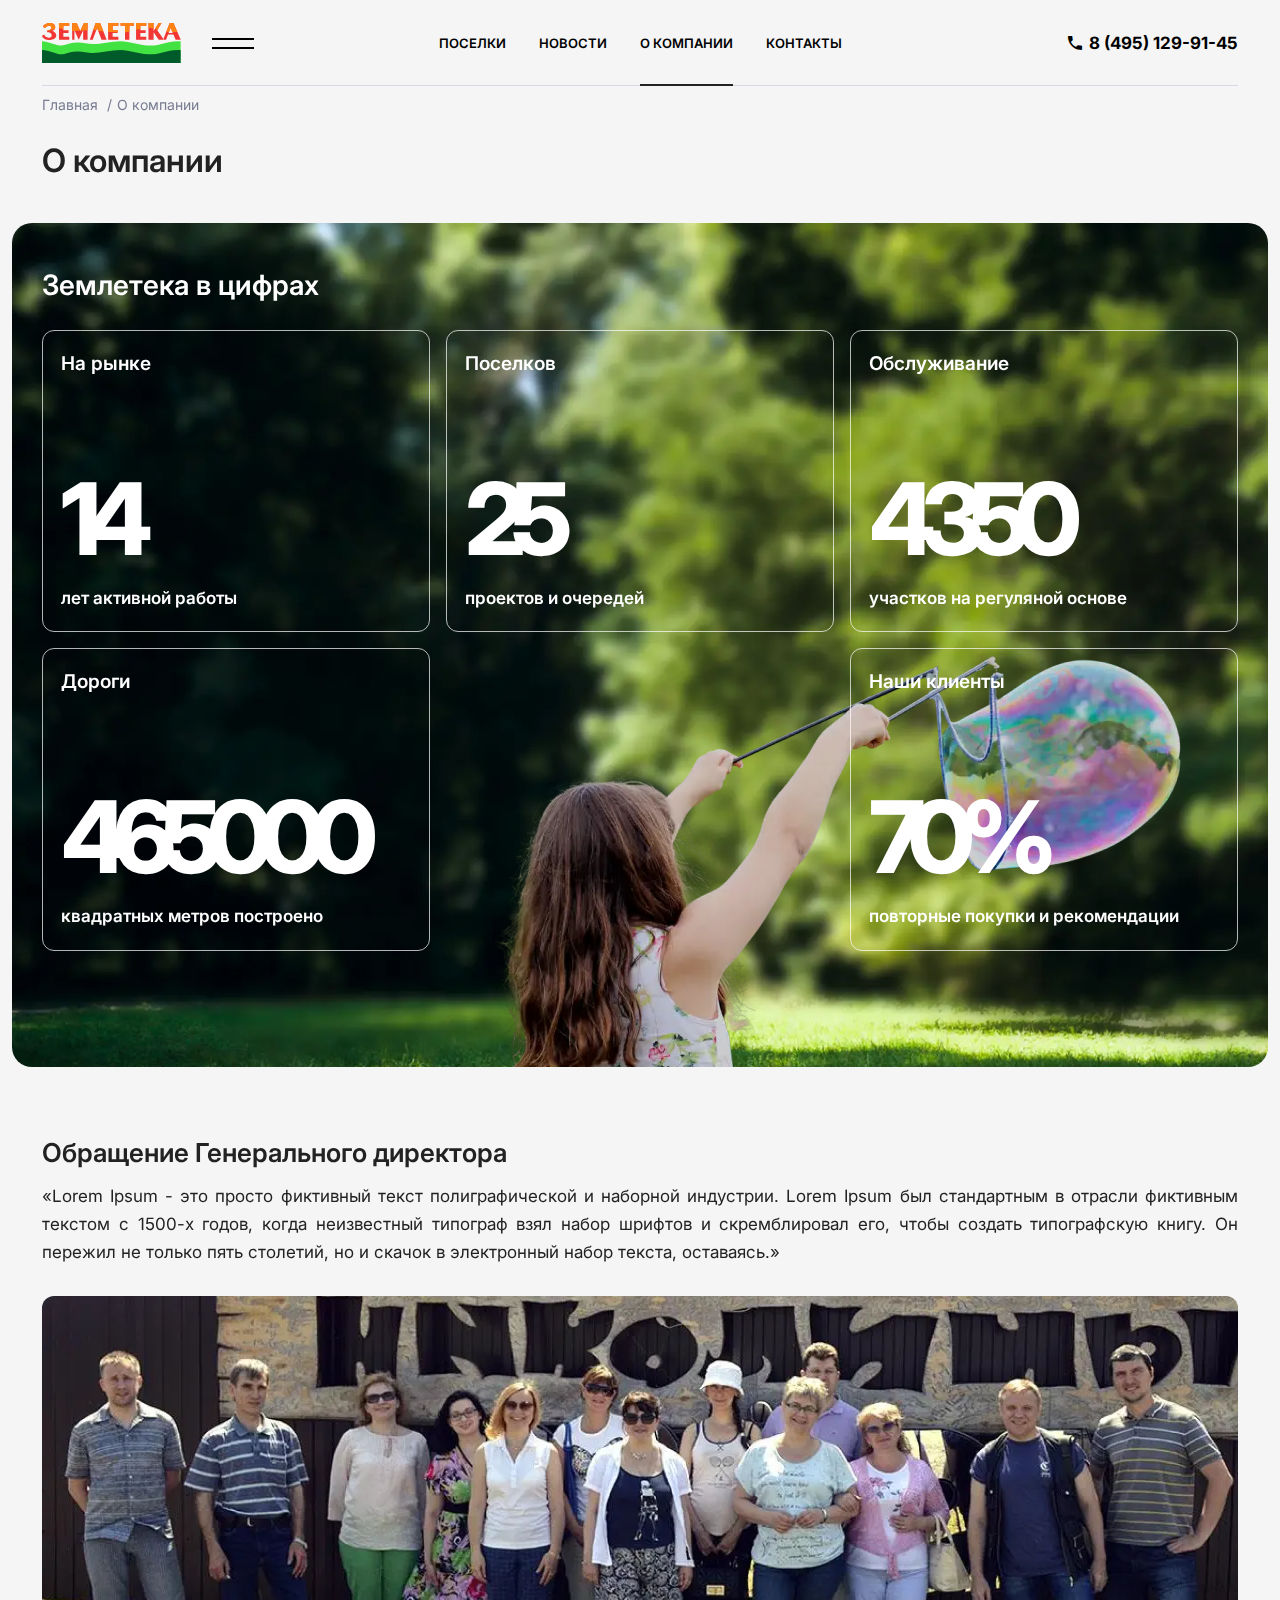
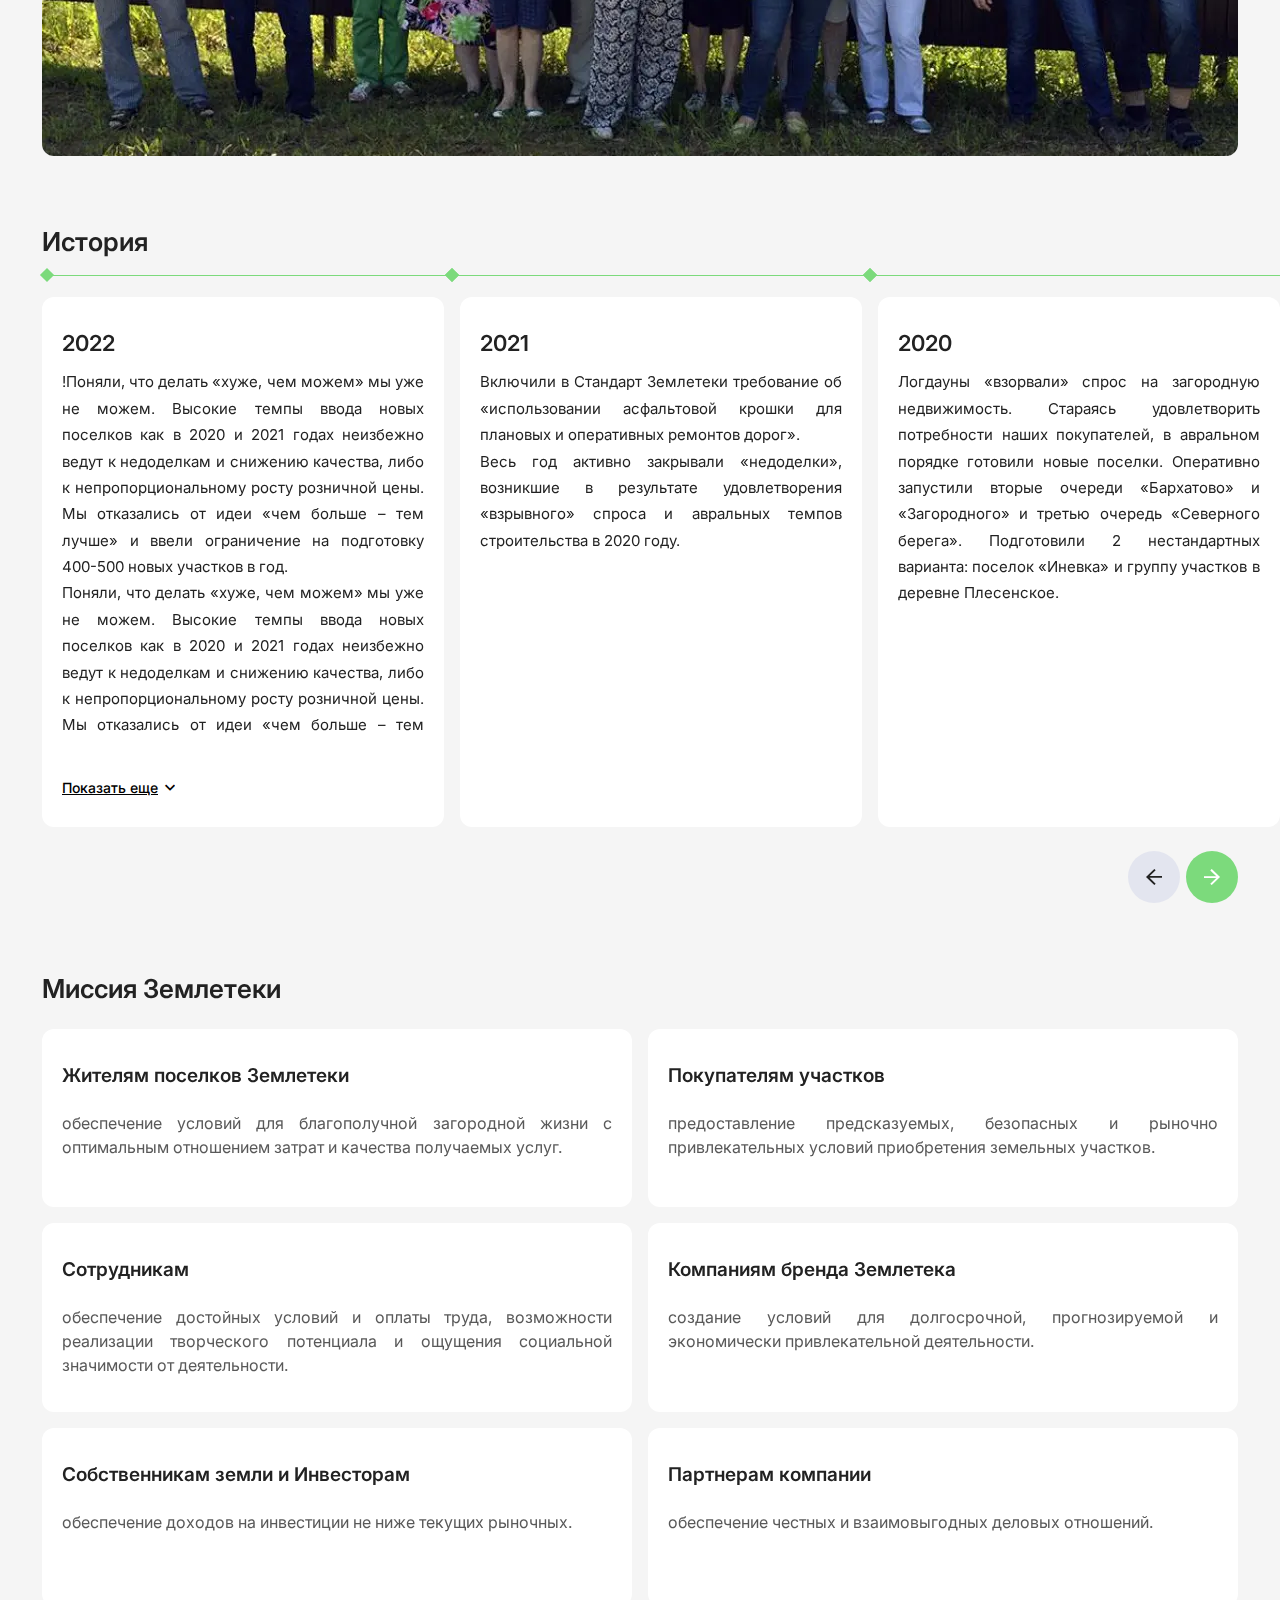
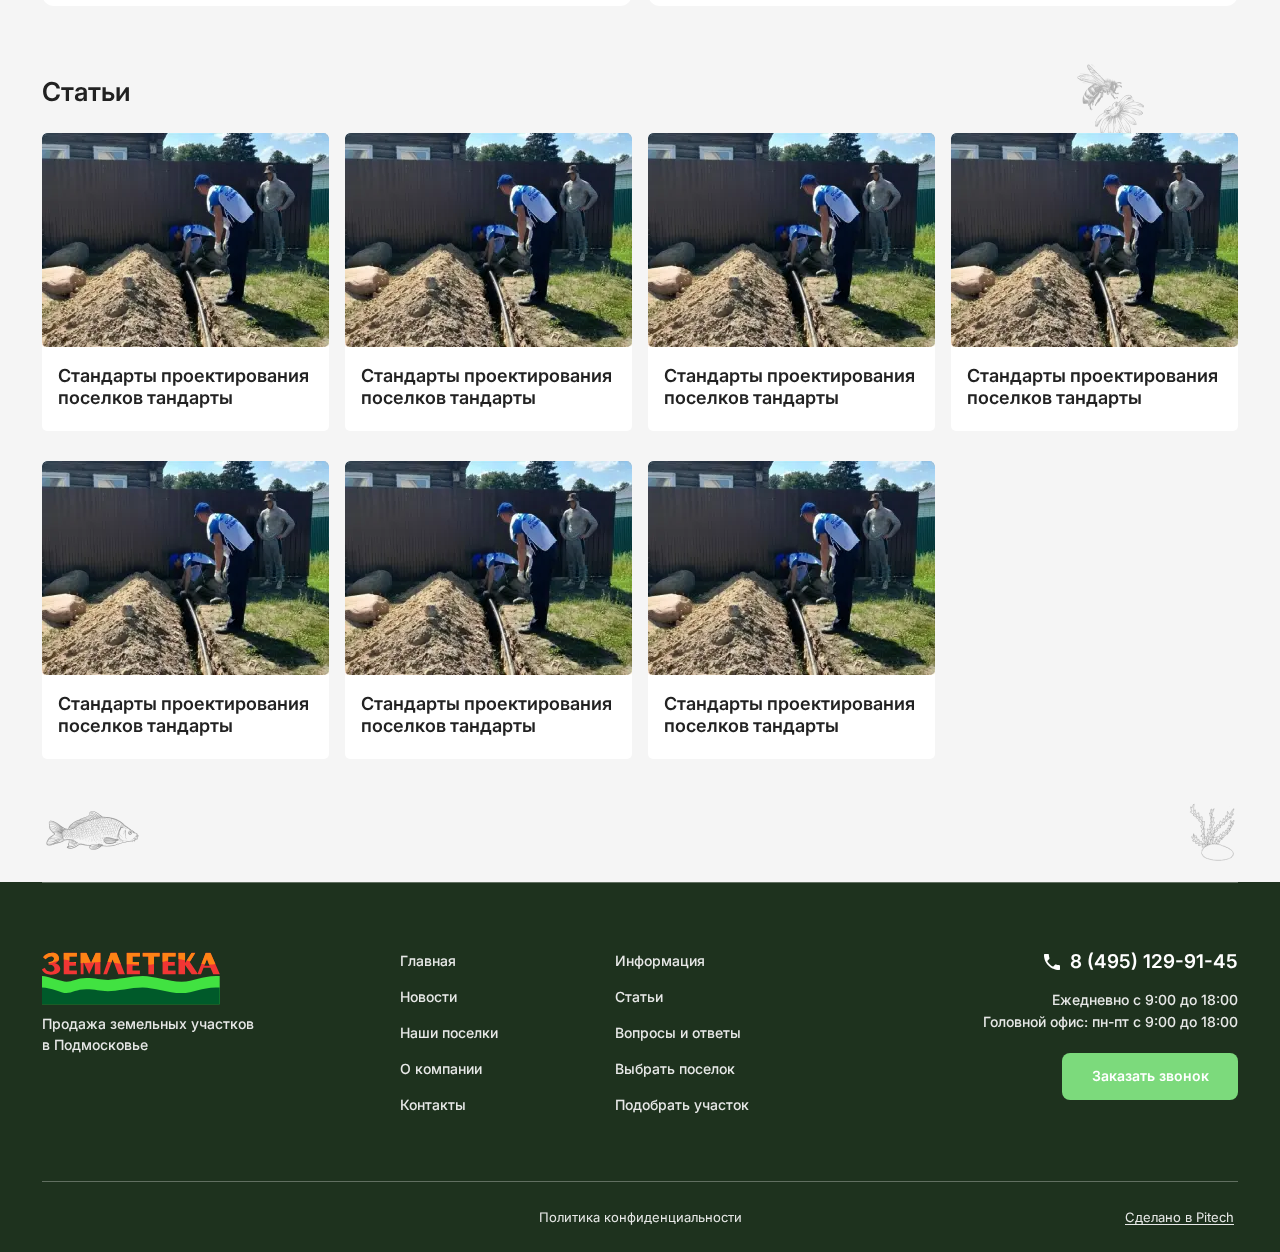
==== commit c99e75e2: "link" ====
--- a/about.html
+++ b/about.html
@@ -5,9 +5,9 @@
 	<title>О компании</title>
 	<meta charset="UTF-8">
 	<meta name="format-detection" content="telephone=no">
-	<link href="https://fonts.googleapis.com/css?family=Inter:regular,500,600,700,800,900&display=swap&_v=20221109172418" rel="stylesheet" />
+	<link href="https://fonts.googleapis.com/css?family=Inter:regular,500,600,700,800,900&display=swap&_v=20221112185819" rel="stylesheet" />
 	<!-- <style>body{opacity: 0;}</style> -->
-	<link rel="stylesheet" href="css/style.min.css?_v=20221109172418">
+	<link rel="stylesheet" href="css/style.min.css?_v=20221112185819">
 	<!-- <link rel="shortcut icon" href="favicon.ico"> -->
 	<!-- <meta name="robots" content="noindex, nofollow"> -->
 	<meta name="viewport" content="width=device-width, initial-scale=1.0">
@@ -102,11 +102,11 @@
 
 				<nav class="menu__body">
 					<ul class="menu__list">
-						<li class="menu__item"><a href="" class="menu__link menu__link_burger _icon-arrow">Главная</a></li>
-						<li class="menu__item"><a href="" class="menu__link _icon-arrow">Поселки</a></li>
-						<li class="menu__item"><a href="" class="menu__link _icon-arrow ">Новости</a></li>
-						<li class="menu__item"><a href="" class="menu__link _icon-arrow _active">О компании</a></li>
-						<li class="menu__item"><a href="" class="menu__link _icon-arrow">Контакты</a></li>
+						<li class="menu__item"><a href="index.html" class="menu__link menu__link_burger _icon-arrow">Главная</a></li>
+						<li class="menu__item"><a href="#" class="menu__link _icon-arrow">Поселки</a></li>
+						<li class="menu__item"><a href="news.html" class="menu__link _icon-arrow ">Новости</a></li>
+						<li class="menu__item"><a href="about.html" class="menu__link _icon-arrow _active">О компании</a></li>
+						<li class="menu__item"><a href="contacts.html" class="menu__link _icon-arrow">Контакты</a></li>
 						<li class="menu__item"><a href="" class="menu__link menu__link_burger _icon-arrow">Информация</a></li>
 					</ul>
 					<div class="menu__burger">
@@ -837,7 +837,7 @@
 			</div>
 		</div>
 	</div>
-	<script src="js/app.min.js?_v=20221109172418"></script>
+	<script src="js/app.min.js?_v=20221112185819"></script>
 </body>
 
 </html>--- a/css/style.min.css
+++ b/css/style.min.css
@@ -1 +1 @@
-@charset "UTF-8";@font-face{font-family:icons;font-display:swap;src:url(../fonts/icons.woff2) format("woff2"),url(../fonts/icons.woff) format("woff");font-weight:400;font-style:normal}[class*=_icon-]:before{font-family:icons;font-style:normal;font-weight:400;font-variant:normal;text-transform:none;line-height:1;-webkit-font-smoothing:antialiased;-moz-osx-font-smoothing:grayscale}[class*=_icon-]:before{display:block}._icon-arrow:before{content:"\e900"}._icon-arrow-down:before{content:"\e901"}._icon-beach:before{content:"\e902"}._icon-calm:before{content:"\e903"}._icon-close:before{content:"\e904"}._icon-connect:before{content:"\e905"}._icon-delivery:before{content:"\e906"}._icon-electricity:before{content:"\e907"}._icon-filter:before{content:"\e908"}._icon-fishing:before{content:"\e909"}._icon-forest-areas:before{content:"\e90a"}._icon-gas:before{content:"\e90b"}._icon-good-price:before{content:"\e90c"}._icon-information:before{content:"\e90d"}._icon-Installment:before{content:"\e90e"}._icon-location:before{content:"\e90f"}._icon-monuments:before{content:"\e910"}._icon-phone:before{content:"\e911"}._icon-playground:before{content:"\e912"}._icon-plot:before{content:"\e913"}._icon-pond:before{content:"\e914"}._icon-security:before{content:"\e915"}._icon-sewerage:before{content:"\e916"}._icon-share:before{content:"\e917"}._icon-sharee:before{content:"\e918"}._icon-shop:before{content:"\e919"}._icon-shops:before{content:"\e91a"}._icon-sportsleisure:before{content:"\e91b"}._icon-square:before{content:"\e91c"}._icon-stagdart:before{content:"\e91d"}._icon-transport:before{content:"\e91e"}._icon-water:before{content:"\e91f"}._icon-way:before{content:"\e920"}*{padding:0;margin:0;border:0;outline:0}*,:after,:before{-webkit-box-sizing:border-box;box-sizing:border-box}body,html{height:100%;min-width:320px}body{color:#222;line-height:1;font-family:Inter;font-size:1rem;background:#f5f5f5;-ms-text-size-adjust:100%;-moz-text-size-adjust:100%;-webkit-text-size-adjust:100%;-webkit-font-smoothing:antialiased;-moz-osx-font-smoothing:grayscale}button,input,textarea{font-family:Inter;font-size:inherit}button{cursor:pointer;color:inherit;background-color:inherit}a{color:inherit;text-decoration:none}a:visited{text-decoration:none}a:hover{text-decoration:none}ul li{list-style:none}img{vertical-align:top}h1,h2,h3,h4,h5,h6{font-weight:inherit;font-size:inherit}.lock body{overflow:hidden;-ms-touch-action:none;touch-action:none;-ms-scroll-chaining:none;overscroll-behavior:none}.wrapper{min-height:100%;display:-webkit-box;display:-ms-flexbox;display:flex;overflow:hidden;-webkit-box-orient:vertical;-webkit-box-direction:normal;-ms-flex-direction:column;flex-direction:column}.wrapper>main{-webkit-box-flex:1;-ms-flex:1 1 auto;flex:1 1 auto}.wrapper>*{min-width:0}.wrapper_inner{background-color:#fff}.wrapper_visible{overflow:visible}.wrapper_news{background-color:#f5f5f5}[class*=__container]{max-width:74.75rem;-webkit-box-sizing:content-box;box-sizing:content-box;margin:0 auto;padding:0 .9375rem}input[type=email],input[type=tel],input[type=text],textarea{-webkit-appearance:none;-moz-appearance:none;appearance:none}.input{outline:1px solid #7f849c;padding:1.25rem 1rem;border-radius:.5rem;font-weight:500;width:100%;display:block}.input::-webkit-input-placeholder{color:#787c92;font-weight:400;font-size:1rem}.input::-moz-placeholder{color:#787c92;font-weight:400;font-size:1rem}.input:-ms-input-placeholder{color:#787c92;font-weight:400;font-size:1rem}.input::-ms-input-placeholder{color:#787c92;font-weight:400;font-size:1rem}.input::placeholder{color:#787c92;font-weight:400;font-size:1rem}.input:focus{outline:1px solid #222}textarea.input{resize:none;padding:0 0}.select{position:relative}.select__body{position:relative}.select__title{color:inherit;text-align:left;border:1px solid #b7bac2;border-radius:8px;background-color:#f5f5f5;cursor:pointer;width:100%}._select-open .select__title{border-radius:8px 8px 0 0}.select__value{display:-webkit-box;display:-ms-flexbox;display:flex;-webkit-box-orient:horizontal;-webkit-box-direction:reverse;-ms-flex-direction:row-reverse;flex-direction:row-reverse;-webkit-box-align:center;-ms-flex-align:center;align-items:center;height:2.875rem;padding:0 .75rem;gap:.625rem}.select__value::before{font-size:.8125rem;color:#000;-webkit-transition:all .3s ease 0s;-o-transition:all .3s ease 0s;transition:all .3s ease 0s}._select-open .select__value::before{-webkit-transform:rotate(-180deg);-ms-transform:rotate(-180deg);transform:rotate(-180deg)}.select__value span{font-weight:500;font-size:.875rem;line-height:1.2}.select__value>*{-webkit-box-flex:1;-ms-flex:1 1 auto;flex:1 1 auto}.select__text{-webkit-box-flex:1;-ms-flex:1 1 auto;flex:1 1 auto}.select__options{z-index:2;position:absolute;visibility:hidden;opacity:0;top:2.6875rem;border-radius:0 0 8px 8px;min-width:100%;left:0;background-color:#f5f5f5;border-top:0;border:1px solid #b7bac2;border-top:0;padding:10px 0 5px 0;-webkit-transition:all .3s ease 0s;-o-transition:all .3s ease 0s;transition:all .3s ease 0s}.select__options li{padding:.3125rem .75rem;-webkit-transition:all .3s ease 0s;-o-transition:all .3s ease 0s;transition:all .3s ease 0s}._select-open .select__options{visibility:visible;opacity:1}.select__option{display:-webkit-inline-box;display:-ms-inline-flexbox;display:inline-flex;width:100%;text-align:left;cursor:pointer;font-size:.875rem;line-height:1.2;color:inherit}input::-webkit-inner-spin-button,input::-webkit-outer-spin-button{-webkit-appearance:none;margin:0}input[type=number]{-moz-appearance:textfield}.noUi-target,.noUi-target *{-webkit-touch-callout:none;-webkit-tap-highlight-color:transparent;-webkit-user-select:none;-ms-touch-action:none;touch-action:none;-ms-user-select:none;-moz-user-select:none;user-select:none;-webkit-box-sizing:border-box;box-sizing:border-box}.noUi-target{position:relative}.noUi-base,.noUi-connects{-webkit-transform:translate(0,0);-ms-transform:translate(0,0);transform:translate(0,0);width:100%;height:100%;position:relative;z-index:1}.noUi-connects{overflow:hidden;z-index:0}.noUi-connect,.noUi-origin{will-change:transform;position:absolute;z-index:1;top:0;left:15px;height:100%;width:93%;-ms-transform-origin:0 0;-webkit-transform-origin:0 0;-webkit-transform-style:preserve-3d;transform-origin:0 0;-webkit-transform-style:flat;transform-style:flat}.noUi-txt-dir-rtl.noUi-horizontal .noUi-origin{left:0;right:auto}.noUi-vertical .noUi-origin{top:-100%;width:0}.noUi-horizontal .noUi-origin{height:0}.noUi-handle{-webkit-backface-visibility:hidden;backface-visibility:hidden;position:absolute}.noUi-touch-area{height:100%;width:100%}.noUi-state-tap .noUi-connect,.noUi-state-tap .noUi-origin{-webkit-transition:-webkit-transform .3s;transition:-webkit-transform .3s;-o-transition:transform .3s;transition:transform .3s;transition:transform .3s,-webkit-transform .3s}.noUi-state-drag *{cursor:inherit!important}.noUi-horizontal{height:18px}.noUi-horizontal .noUi-handle{width:34px;height:28px;right:-17px;top:-6px}.noUi-vertical{width:18px}.noUi-vertical .noUi-handle{width:28px;height:34px;right:-6px;bottom:-17px}.noUi-txt-dir-rtl.noUi-horizontal .noUi-handle{left:-17px;right:auto}.noUi-connects{border-radius:3px}.noUi-connect{background:#3fb8af}.noUi-draggable{cursor:ew-resize}.noUi-vertical .noUi-draggable{cursor:ns-resize}.noUi-handle{cursor:default}.noUi-active{-webkit-box-shadow:inset 0 0 1px #fff,inset 0 1px 7px #ddd,0 3px 6px -3px #bbb;box-shadow:inset 0 0 1px #fff,inset 0 1px 7px #ddd,0 3px 6px -3px #bbb}[disabled] .noUi-connect{background:#b8b8b8}[disabled] .noUi-handle,[disabled].noUi-handle,[disabled].noUi-target{cursor:not-allowed}.noUi-pips,.noUi-pips *{-webkit-box-sizing:border-box;box-sizing:border-box}.noUi-pips{position:absolute;color:#999}.noUi-value{position:absolute;white-space:nowrap;text-align:center}.noUi-value-sub{color:#ccc;font-size:10px}.noUi-marker{position:absolute;background:#ccc}.noUi-marker-sub{background:#aaa}.noUi-marker-large{background:#aaa}.noUi-pips-horizontal{padding:10px 0;height:80px;top:100%;left:0;width:100%}.noUi-value-horizontal{-webkit-transform:translate(-50%,50%);-ms-transform:translate(-50%,50%);transform:translate(-50%,50%)}.noUi-rtl .noUi-value-horizontal{-webkit-transform:translate(50%,50%);-ms-transform:translate(50%,50%);transform:translate(50%,50%)}.noUi-marker-horizontal.noUi-marker{margin-left:-1px;width:2px;height:5px}.noUi-marker-horizontal.noUi-marker-sub{height:10px}.noUi-marker-horizontal.noUi-marker-large{height:15px}.noUi-pips-vertical{padding:0 10px;height:100%;top:0;left:100%}.noUi-value-vertical{-webkit-transform:translate(0,-50%);-ms-transform:translate(0,-50%);transform:translate(0,-50%);padding-left:25px}.noUi-rtl .noUi-value-vertical{-webkit-transform:translate(0,50%);-ms-transform:translate(0,50%);transform:translate(0,50%)}.noUi-marker-vertical.noUi-marker{width:5px;height:2px;margin-top:-1px}.noUi-marker-vertical.noUi-marker-sub{width:10px}.noUi-marker-vertical.noUi-marker-large{width:15px}.noUi-tooltip{display:block;position:absolute;border:1px solid #d9d9d9;border-radius:3px;background:#fff;color:#000;padding:5px;text-align:center;white-space:nowrap}.noUi-horizontal .noUi-tooltip{-webkit-transform:translate(-50%,0);-ms-transform:translate(-50%,0);transform:translate(-50%,0);left:50%;bottom:120%}.noUi-vertical .noUi-tooltip{-webkit-transform:translate(0,-50%);-ms-transform:translate(0,-50%);transform:translate(0,-50%);top:50%;right:120%}.noUi-horizontal .noUi-origin>.noUi-tooltip{-webkit-transform:translate(50%,0);-ms-transform:translate(50%,0);transform:translate(50%,0);left:auto;bottom:10px}.noUi-vertical .noUi-origin>.noUi-tooltip{-webkit-transform:translate(0,-18px);-ms-transform:translate(0,-18px);transform:translate(0,-18px);top:auto;right:28px}body::after{content:"";background-color:rgba(0,0,0,.7);position:fixed;width:100%;height:100%;top:0;left:0;opacity:0;-webkit-transition:opacity .5s ease 0s;-o-transition:opacity .5s ease 0s;transition:opacity .5s ease 0s;pointer-events:none;z-index:149}@supports ((-webkit-backdrop-filter:blur(1px)) or (backdrop-filter:blur(1px))){body::after{background-color:rgba(0,0,0,.7);-webkit-backdrop-filter:blur(4px);backdrop-filter:blur(4px)}}.popup-show body::after{opacity:1}.popup{position:fixed;top:0;left:0;bottom:0;right:0;padding:30px 10px;-webkit-transition:visibility .5s ease 0s;-o-transition:visibility .5s ease 0s;transition:visibility .5s ease 0s;visibility:hidden;pointer-events:none}.popup_show{z-index:150;visibility:visible;overflow:auto;pointer-events:auto}.popup_show .popup__content{visibility:visible;-webkit-transform:scale(1);-ms-transform:scale(1);transform:scale(1)}.popup_show .popup__wrapper{display:-webkit-box;display:-ms-flexbox;display:flex}.popup__wrapper{display:-webkit-box;display:-ms-flexbox;display:flex;-webkit-box-orient:vertical;-webkit-box-direction:normal;-ms-flex-direction:column;flex-direction:column;-webkit-box-align:center;-ms-flex-align:center;align-items:center;min-height:100%;-webkit-box-flex:1;-ms-flex:1 1 auto;flex:1 1 auto;width:100%;-webkit-box-pack:center;-ms-flex-pack:center;justify-content:center;display:none;z-index:2;position:relative}.popup__content{visibility:hidden;-webkit-transform:scale(0);-ms-transform:scale(0);transform:scale(0);-webkit-transition:-webkit-transform .3s ease 0s;transition:-webkit-transform .3s ease 0s;-o-transition:transform .3s ease 0s;transition:transform .3s ease 0s;transition:transform .3s ease 0s,-webkit-transform .3s ease 0s;background-color:#eee;padding:20px;width:100%;border-radius:1.25rem}.lock .popup__content{visibility:visible}.gallery-township__content{background-color:transparent;width:60%}.gallery-township__close{width:2.5rem;height:2.5rem;position:absolute;top:-2.5rem;right:-7.3%;cursor:pointer;z-index:30;background:url(../img/icons/close-popap.svg) 50%/.875rem .875rem no-repeat;background-color:rgba(0,0,0,.6);-webkit-transition:all .3s ease 0s;-o-transition:all .3s ease 0s;transition:all .3s ease 0s;border-radius:50%}.gallery-township__text{position:relative}.gallery-township__image-ibg{padding-bottom:65%}.gallery-township__arrows{pointer-events:none;position:absolute;top:50%;-webkit-transform:translate(0,-100%);-ms-transform:translate(0,-100%);transform:translate(0,-100%);width:120%;left:-10%;z-index:5}.gallery-township__arrows.slider-arrows{-webkit-box-pack:justify;-ms-flex-pack:justify;justify-content:space-between}.gallery-township__arrows .slider-arrow{pointer-events:auto;border-radius:50%;height:3.25rem;background-color:#7cda7c;color:#fff;font-size:1rem;cursor:pointer;-webkit-transition:all .3s ease 0s;-o-transition:all .3s ease 0s;transition:all .3s ease 0s}.gallery-township__arrows .slider-arrow_prev::before{-webkit-transform:rotate(-180deg);-ms-transform:rotate(-180deg);transform:rotate(-180deg)}.gallery-township__arrows .swiper-button-disabled{background-color:#e3e5ef;color:#222}.gallery-township__pagination{display:-webkit-box;display:-ms-flexbox;display:flex;gap:4px;-webkit-box-pack:center;-ms-flex-pack:center;justify-content:center;color:#fff;font-size:1.0625rem}.gallery-township__link-back{display:none}.gallery-township__share{display:none}.noUi-connect{background-color:#7cda7c}.noUi-target{background-color:#eaeaea;height:4px}.noUi-handle{cursor:pointer}.noUi-handle:before{content:"";display:block;position:absolute;height:.625rem;width:1px;background:#acacac;left:.625rem;top:.6875rem}.noUi-handle:after{content:"";display:block;position:absolute;height:.625rem;width:.3125rem;border-right:1px solid #acacac;border-left:1px solid #acacac;left:.875rem;top:.6875rem}.noUi-handle{-webkit-box-shadow:none;box-shadow:none;border-radius:100%;background-color:#fff;background:#fff;border:1px solid #d6d6d6;-webkit-box-shadow:0 2px 4px rgba(0,0,0,.1);box-shadow:0 2px 4px rgba(0,0,0,.1);border-radius:50%}.noUi-horizontal .noUi-handle{width:2rem;height:2rem;top:-50%;-webkit-transform:translate(0,-50%);-ms-transform:translate(0,-50%);transform:translate(0,-50%)}.townships-filter__popap{display:-webkit-box;display:-ms-flexbox;display:flex;-webkit-box-align:center;-ms-flex-align:center;align-items:center;max-height:100vh}.townships-filter__wrapper{max-width:62.125rem!important;margin:0 auto;max-height:100%;min-height:0;overflow:hidden;background:#e6dddd;-webkit-box-shadow:0 0 30px rgba(0,0,0,.1);box-shadow:0 0 30px rgba(0,0,0,.1);border-radius:15px}.townships-filter__content{overflow:auto;background:#fff;border-radius:0;padding:0 1.75rem 1.125rem}.townships-filter__header{display:-webkit-box;display:-ms-flexbox;display:flex;-webkit-box-align:center;-ms-flex-align:center;align-items:center;-webkit-box-pack:center;-ms-flex-pack:center;justify-content:center;position:relative;min-height:4.375rem;-ms-flex-item-align:stretch;-ms-grid-row-align:stretch;align-self:stretch;background:#fff;border-radius:15px 15px 0 0;z-index:2}.townships-filter__header::before{content:"";position:absolute;width:100%;height:1px;background-color:#d6d8e3;bottom:0}.townships-filter__title{font-weight:600;line-height:1.2}.townships-filter__close{position:absolute;right:1.75rem;display:-webkit-box;display:-ms-flexbox;display:flex;-webkit-box-align:center;-ms-flex-align:center;align-items:center;-webkit-box-pack:center;-ms-flex-pack:center;justify-content:center;-webkit-box-flex:0;-ms-flex:0 0 .875rem;flex:0 0 .875rem;width:.875rem;height:.875rem}.townships-filter__body{-webkit-box-flex:1;-ms-flex:1 1 auto;flex:1 1 auto}.townships-filter__range{display:-webkit-box;display:-ms-flexbox;display:flex;-webkit-box-pack:justify;-ms-flex-pack:justify;justify-content:space-between;-webkit-column-gap:2.125rem;-moz-column-gap:2.125rem;column-gap:2.125rem;row-gap:1.875rem;border-bottom:1px solid #d6d8e3;padding:1.8125rem 0 2.5625rem 0}.townships-filter__choice{border-bottom:1px solid #d6d8e3;padding:2rem 0 2.5rem 0}.townships-filter__choice_last{border-bottom:none}.townships-filter__bottom{display:-webkit-box;display:-ms-flexbox;display:flex;-webkit-box-pack:justify;-ms-flex-pack:justify;justify-content:space-between;-webkit-box-align:center;-ms-flex-align:center;align-items:center;-ms-flex-item-align:stretch;-ms-grid-row-align:stretch;align-self:stretch;padding:1rem 1.875rem;background:#fff;border-top:1px solid #d6d8e3;border-radius:0 0 15px 15px}.townships-filter__reset{font-size:.875rem;line-height:1.4;text-decoration:underline;color:#000}.townships-filter__showmore{font-weight:600;font-size:.875rem;width:13.0625rem;min-height:3rem;padding:.3125rem;display:-webkit-box;display:-ms-flexbox;display:flex;-webkit-box-pack:center;-ms-flex-pack:center;justify-content:center;-webkit-box-align:center;-ms-flex-align:center;align-items:center;color:#fff;background:#1e321e;border-radius:8px}.townships-filter__showmore span{pointer-events:none}.item-range{-webkit-box-flex:0;-ms-flex:0 1 50%;flex:0 1 50%}.item-range__title{font-weight:500;font-size:1.25rem;line-height:1.2}.item-range__slider{margin:1.5rem 0 1.6875rem}.item-range__inputs{display:-webkit-box;display:-ms-flexbox;display:flex;-webkit-box-align:center;-ms-flex-align:center;align-items:center}.item-range__label{-webkit-box-flex:0;-ms-flex:0 0 8.375rem;flex:0 0 8.375rem;height:3.875rem;border:1px solid #b8bac7;border-radius:8px;padding:.5625rem 1rem;display:-webkit-box;display:-ms-flexbox;display:flex;-webkit-box-orient:vertical;-webkit-box-direction:normal;-ms-flex-direction:column;flex-direction:column;-webkit-box-pack:justify;-ms-flex-pack:justify;justify-content:space-between}.item-range__text{font-size:.8125rem;line-height:1.2;color:#787c92}.item-range__input{width:100%;font-weight:500;line-height:1.2}.item-range__label-separation{width:1rem;height:.125rem;background-color:#c6c6c6;margin:0 .3125rem}.choice__title{font-weight:500;font-size:1.25rem;line-height:1.2;margin-bottom:1.0625rem}.choice__inputs{display:-webkit-box;display:-ms-flexbox;display:flex;-ms-flex-wrap:wrap;flex-wrap:wrap;-webkit-column-gap:2.4375rem;-moz-column-gap:2.4375rem;column-gap:2.4375rem;row-gap:1.25rem}.choice__checkbox-input{display:none}.choice__checkbox-input:checked+.choice__checkbox-label::after{-webkit-transform:scale(1);-ms-transform:scale(1);transform:scale(1)}.choice__checkbox-input:checked+.choice__checkbox-label::before{border:1px solid #222;background-color:#222}.choice__checkbox-input:checked+.choice__checkbox-label{color:#222}.choice__checkbox-label{font-size:.9375rem;line-height:1.3;display:-webkit-inline-box;display:-ms-inline-flexbox;display:inline-flex;-webkit-box-align:center;-ms-flex-align:center;align-items:center;position:relative;gap:.5625rem;cursor:pointer}.choice__checkbox-label::before{content:"";-webkit-box-flex:0;-ms-flex:0 0 1.25rem;flex:0 0 1.25rem;width:1.25rem;height:1.25rem;border:1px solid #b5b5b5;border-radius:.25rem;-webkit-transition:all .2s ease 0s;-o-transition:all .2s ease 0s;transition:all .2s ease 0s}.choice__checkbox-label::after{-webkit-transition:-webkit-transform .2s ease 0s;transition:-webkit-transform .2s ease 0s;-o-transition:transform .2s ease 0s;transition:transform .2s ease 0s;transition:transform .2s ease 0s,-webkit-transform .2s ease 0s;content:"";background:url(../img/icons/check-white.svg) no-repeat;position:absolute;left:.25rem;width:.75rem;height:.5625rem;-webkit-transform:scale(0);-ms-transform:scale(0);transform:scale(0)}.plot__content{max-width:49rem;padding:0;background:#fff;-webkit-box-shadow:0 0 30px rgba(0,0,0,.1);box-shadow:0 0 30px rgba(0,0,0,.1);border-radius:.9375rem}.plot__header{display:-webkit-box;display:-ms-flexbox;display:flex;-webkit-box-align:center;-ms-flex-align:center;align-items:center;text-align:center;-webkit-box-pack:center;-ms-flex-pack:center;justify-content:center;padding:.3125rem 3.125rem;position:relative;min-height:4.375rem}.plot__header::before{content:"";position:absolute;width:100%;height:1px;background-color:#d6d8e3;bottom:0}.plot__title{font-weight:600;font-size:1.625rem;line-height:1.2}.plot__close{position:absolute;right:1.5rem;display:-webkit-box;display:-ms-flexbox;display:flex;-webkit-box-align:center;-ms-flex-align:center;align-items:center;-webkit-box-pack:center;-ms-flex-pack:center;justify-content:center;-webkit-box-flex:0;-ms-flex:0 0 .875rem;flex:0 0 .875rem;width:.875rem;height:.875rem}.plot__body{padding:1.875rem 1.875rem 0}.plot__info{display:-webkit-box;display:-ms-flexbox;display:flex;gap:1.625rem}.plot__image{min-width:0;-webkit-box-flex:0;-ms-flex:0 0 49%;flex:0 0 49%}.plot__slider{border-radius:8px}.plot__slide{width:100%;height:27.5625rem}.plot__slide img{width:100%;height:100%;-o-object-fit:cover;object-fit:cover;-o-object-position:cover;object-position:cover}.plot__control{margin-top:-2.5rem;display:-webkit-box;display:-ms-flexbox;display:flex;-webkit-box-pack:center;-ms-flex-pack:center;justify-content:center;position:relative;z-index:22;-webkit-transform:translate(0,-10px);-ms-transform:translate(0,-10px);transform:translate(0,-10px)}.plot__dotts.swiper-pagination-bullets{background:rgba(0,0,0,.5)}.plot__list:not(:last-child){margin-bottom:2.25rem;margin-top:.6875rem}.plot__item{display:-webkit-box;display:-ms-flexbox;display:flex;-webkit-box-pack:start;-ms-flex-pack:start;justify-content:start;-webkit-box-align:center;-ms-flex-align:center;align-items:center;font-size:.9375rem;line-height:1.2666666667;gap:.5rem}.plot__item:not(:last-child){margin-bottom:1rem}.plot__item:before{display:-webkit-box;display:-ms-flexbox;display:flex;width:.9375rem;-webkit-box-pack:center;-ms-flex-pack:center;justify-content:center;font-size:1.0625rem}.plot__item_green:not(:last-child){margin-bottom:1.375rem}.plot__item_green::before{color:#7cda7c}.plot__separation{width:100%;background-color:#d6d8e3;height:1px;margin:1.9375rem 0 1.3125rem}.plot__about{font-size:.9375rem;line-height:1.6;text-align:justify;margin-bottom:2.1875rem}.plot__about p:not(:last-child){margin-bottom:10px}.plot__location-title{font-weight:600;font-size:1.125rem;line-height:1.2;margin-bottom:1rem}.plot__location-image-ibg{padding-bottom:48.8950276243%;margin-bottom:2.5rem;border-radius:8px}.plot__bottom{border-top:1px solid #d6d6d6;display:-webkit-box;display:-ms-flexbox;display:flex;-webkit-box-pack:justify;-ms-flex-pack:justify;justify-content:space-between;-webkit-box-align:center;-ms-flex-align:center;align-items:center;margin:0 -1.875rem;padding:.625rem 1.875rem;min-height:5rem}.plot__bottom-price1{font-size:.9375rem;line-height:1.3}.plot__bottom-price1:not(:last-child){margin-bottom:6px}.plot__bottom-price2{font-weight:500;font-size:1.375rem;line-height:1.1}.plot__bottom-reservation{display:-webkit-box;display:-ms-flexbox;display:flex;-webkit-box-pack:center;-ms-flex-pack:center;justify-content:center;-webkit-box-align:center;-ms-flex-align:center;align-items:center;font-weight:600;font-size:.875rem;line-height:1.2142857143;padding:.9375rem .875rem;min-height:3.2875rem;width:11.625rem;border-radius:.5rem;-webkit-transition:background-color .3s ease 0s;-o-transition:background-color .3s ease 0s;transition:background-color .3s ease 0s;color:#fff;background-color:#1e321e;-webkit-transition:all .3s ease 0s;-o-transition:all .3s ease 0s;transition:all .3s ease 0s;display:none}.bottom-reserv{-webkit-transition:all .3s ease 0s;-o-transition:all .3s ease 0s;transition:all .3s ease 0s;border-top:1px solid #d6d6d6;display:block;display:-webkit-box;display:-ms-flexbox;display:flex;-webkit-box-orient:vertical;-webkit-box-direction:normal;-ms-flex-direction:column;flex-direction:column;-webkit-box-align:center;-ms-flex-align:center;align-items:center;padding:2.1875rem 6rem 1.4375rem;margin:0 -1.875rem}.bottom-reserv__top{text-align:center}.bottom-reserv__title{font-weight:600;font-size:1.75rem;margin-bottom:.875rem}.bottom-reserv__text{font-size:.9375rem;line-height:1.6;max-width:27.9375rem;margin-bottom:1.4375rem}.bottom-reserv__form{-ms-flex-item-align:stretch;-ms-grid-row-align:stretch;align-self:stretch}.bottom-reserv__item{display:-webkit-box;display:-ms-flexbox;display:flex;-webkit-box-align:center;-ms-flex-align:center;align-items:center;gap:.625rem}.bottom-reserv__input{-webkit-box-flex:1;-ms-flex:1 1 auto;flex:1 1 auto}.bottom-reserv__button{display:-webkit-box;display:-ms-flexbox;display:flex;-webkit-box-pack:center;-ms-flex-pack:center;justify-content:center;-webkit-box-align:center;-ms-flex-align:center;align-items:center;font-weight:600;font-size:.875rem;line-height:1.2142857143;padding:.3125rem .875rem;min-height:3.875rem;width:14.25rem;border-radius:.5rem;-webkit-transition:background-color .3s ease 0s;-o-transition:background-color .3s ease 0s;transition:background-color .3s ease 0s;color:#fff;background-color:#1e321e;-webkit-transition:all .3s ease 0s;-o-transition:all .3s ease 0s;transition:all .3s ease 0s}.bottom-reserv__checkbox{max-width:19.375rem;margin:0 auto;margin-top:1.5rem}.bottom-reserv__checkbox-input{display:none}.bottom-reserv__checkbox-input:checked+.bottom-reserv__checkbox-label::after{-webkit-transform:scale(1);-ms-transform:scale(1);transform:scale(1)}.bottom-reserv__checkbox-input:checked+.bottom-reserv__checkbox-label::before{border:1px solid #222}.bottom-reserv__checkbox-label{font-size:.6875rem;line-height:1.1;display:-webkit-box;display:-ms-flexbox;display:flex;-webkit-box-align:center;-ms-flex-align:center;align-items:center;position:relative;cursor:pointer}.bottom-reserv__checkbox-label::before{content:"";margin-right:.5625rem;-webkit-box-flex:0;-ms-flex:0 0 1.25rem;flex:0 0 1.25rem;height:1.25rem;border:1px solid #b5b5b5;border-radius:.25rem;-webkit-transition:all .3s ease 0s;-o-transition:all .3s ease 0s;transition:all .3s ease 0s}.bottom-reserv__checkbox-label::after{-webkit-transition:-webkit-transform .3s ease 0s;transition:-webkit-transform .3s ease 0s;-o-transition:transform .3s ease 0s;transition:transform .3s ease 0s;transition:transform .3s ease 0s,-webkit-transform .3s ease 0s;content:"";background:url(../img/icons/check.svg) no-repeat;position:absolute;left:.25rem;width:.75rem;height:.5625rem;-webkit-transform:scale(0);-ms-transform:scale(0);transform:scale(0)}.bottom-reserv__checkbox-label a{text-decoration:underline;-webkit-transition:all .2s ease 0s;-o-transition:all .2s ease 0s;transition:all .2s ease 0s}.bottom-reserv__checkbox-label a:hover{text-decoration:none}.callback__header{display:-webkit-box;display:-ms-flexbox;display:flex;-webkit-box-align:center;-ms-flex-align:center;align-items:center;-webkit-box-pack:center;-ms-flex-pack:center;justify-content:center;position:relative;min-height:4.375rem;-ms-flex-item-align:stretch;-ms-grid-row-align:stretch;align-self:stretch;z-index:2}.callback__header::before{content:"";position:absolute;width:100%;height:1px;background-color:#d6d8e3;bottom:0}.callback__title{font-weight:600;font-size:20px;line-height:20px}.callback__close{position:absolute;right:1.5625rem;display:-webkit-box;display:-ms-flexbox;display:flex;-webkit-box-align:center;-ms-flex-align:center;align-items:center;-webkit-box-pack:center;-ms-flex-pack:center;justify-content:center;-webkit-box-flex:0;-ms-flex:0 0 .875rem;flex:0 0 .875rem;width:.875rem;height:.875rem}.callback__content{max-width:34.375rem;padding:0;background:#fff;-webkit-box-shadow:0 0 30px rgba(0,0,0,.1);box-shadow:0 0 30px rgba(0,0,0,.1);border-radius:15px}.callback__body{padding:1.8125rem 1.875rem 2.125rem}.callback__text{font-weight:600;font-size:1.125rem;line-height:1.2;text-align:center;margin-bottom:1.25rem}.callback__form{display:-webkit-box;display:-ms-flexbox;display:flex;-webkit-box-orient:vertical;-webkit-box-direction:normal;-ms-flex-direction:column;flex-direction:column}.callback__item{display:-webkit-box;display:-ms-flexbox;display:flex;-webkit-column-gap:.875rem;-moz-column-gap:.875rem;column-gap:.875rem;margin-bottom:1.875rem}.callback__button{display:-webkit-box;display:-ms-flexbox;display:flex;-webkit-box-pack:center;-ms-flex-pack:center;justify-content:center;-webkit-box-align:center;-ms-flex-align:center;align-items:center;margin-bottom:2.0625rem;-ms-flex-item-align:center;-ms-grid-row-align:center;align-self:center;height:3.875rem;width:14.25rem;font-weight:600;font-size:1rem;line-height:1.1875;padding:.625rem .625rem;color:#fff;background-color:#1e321e;border-radius:.5rem}.callback__checkbox{-ms-flex-item-align:center;-ms-grid-row-align:center;align-self:center}.callback__checkbox-input{display:none}.callback__checkbox-input:checked+.callback__checkbox-label::after{-webkit-transform:scale(1);-ms-transform:scale(1);transform:scale(1)}.callback__checkbox-input:checked+.callback__checkbox-label::before{border:1px solid #222;background-color:#222}.callback__checkbox-input:checked+.callback__checkbox-label{color:#222}.callback__checkbox-label{font-size:.9375rem;line-height:1.3;display:-webkit-inline-box;display:-ms-inline-flexbox;display:inline-flex;-webkit-box-align:center;-ms-flex-align:center;align-items:center;position:relative;gap:.5625rem;cursor:pointer}.callback__checkbox-label::before{content:"";-webkit-box-flex:0;-ms-flex:0 0 1.25rem;flex:0 0 1.25rem;width:1.25rem;height:1.25rem;border:1px solid #b5b5b5;border-radius:.25rem;-webkit-transition:all .2s ease 0s;-o-transition:all .2s ease 0s;transition:all .2s ease 0s}.callback__checkbox-label::after{-webkit-transition:-webkit-transform .2s ease 0s;transition:-webkit-transform .2s ease 0s;-o-transition:transform .2s ease 0s;transition:transform .2s ease 0s;transition:transform .2s ease 0s,-webkit-transform .2s ease 0s;content:"";background:url(../img/icons/check-white.svg) no-repeat;position:absolute;left:.25rem;width:.75rem;height:.5625rem;-webkit-transform:scale(0);-ms-transform:scale(0);transform:scale(0)}.callback__checkbox-label a{text-decoration:underline;-webkit-transition:all .2s ease 0s;-o-transition:all .2s ease 0s;transition:all .2s ease 0s;font-size:.75rem;line-height:1.6}.callback__checkbox-label a:hover{text-decoration:none}[data-showmore-content]{-webkit-transition:all .3s ease 0s;-o-transition:all .3s ease 0s;transition:all .3s ease 0s}._showmore-active [data-showmore-content]:after{display:none}[data-showmore-button] span:last-child{display:none}._showmore-active [data-showmore-button] span{display:none}._showmore-active [data-showmore-button] span:last-child{display:-webkit-box;display:-ms-flexbox;display:flex}[data-sticky]{position:relative}[class*=-ibg]{position:relative}[class*=-ibg] img{position:absolute;width:100%;height:100%;top:0;left:0;-o-object-fit:cover;object-fit:cover;-o-object-position:bottom;object-position:bottom}[class*=-ibg_contain] img{-o-object-fit:contain;object-fit:contain}.page_inner{padding-top:.75rem;display:-webkit-box;display:-ms-flexbox;display:flex;-webkit-box-orient:vertical;-webkit-box-direction:normal;-ms-flex-direction:column;flex-direction:column}.page_inner-catalog{padding-top:5.9375rem;display:-webkit-box;display:-ms-flexbox;display:flex;-webkit-box-orient:vertical;-webkit-box-direction:normal;-ms-flex-direction:column;flex-direction:column}.page_inner-news{background-color:#f5f5f5;padding-top:5.9375rem;display:-webkit-box;display:-ms-flexbox;display:flex;-webkit-box-orient:vertical;-webkit-box-direction:normal;-ms-flex-direction:column;flex-direction:column}.page__header{margin-bottom:1rem}.title{font-weight:600;line-height:1.2}.title_white{color:#fff}.title-menu{font-weight:600;color:#fff}.title-township{font-weight:600;line-height:1.2}.title-about{font-weight:600;font-size:1.625rem;line-height:1.1923076923}.button{font-weight:600;display:-webkit-box;display:-ms-flexbox;display:flex;-webkit-box-pack:center;-ms-flex-pack:center;justify-content:center;-webkit-box-align:center;-ms-flex-align:center;align-items:center;line-height:1.1875;color:#fff;padding:1.6875rem .625rem;min-width:12.375rem;background-color:#7cda7c;border-radius:.5rem;-webkit-transition:background-color .3s ease 0s;-o-transition:background-color .3s ease 0s;transition:background-color .3s ease 0s;font-size:1.125rem}.button_menu{background-color:transparent;padding:1.0625rem .625rem;border:2px solid rgba(255,255,255,.2);font-size:.875rem}.button_white{background-color:#fff;border:2px solid #222;color:#222}.button_black{color:#fff;background-color:#1e321e}.swiper-pagination-bullets{display:-webkit-box;display:-ms-flexbox;display:flex;-ms-flex-wrap:wrap;flex-wrap:wrap;background:rgba(0,0,0,.2);border-radius:1.25rem;min-height:2.5rem;-webkit-box-align:center;-ms-flex-align:center;align-items:center;padding:0 1.1875rem}.swiper-pagination-bullet{cursor:pointer;-webkit-box-flex:0;-ms-flex:0 0 1.0625rem;flex:0 0 1.0625rem;height:1.0625rem;width:1.0625rem;position:relative;display:-webkit-box;display:-ms-flexbox;display:flex;-webkit-box-pack:center;-ms-flex-pack:center;justify-content:center;-webkit-box-align:center;-ms-flex-align:center;align-items:center;margin:2px 0}.swiper-pagination-bullet:not(:last-child){margin-right:2.1875rem}.swiper-pagination-bullet::after{content:"";width:.4375rem;height:.4375rem;background-color:#fff;border-radius:50%;-webkit-transition:background-color .3s ease 0s;-o-transition:background-color .3s ease 0s;transition:background-color .3s ease 0s}.swiper-pagination-bullet::before{content:"";position:absolute;top:0;left:0;width:100%;height:100%;border-radius:50%;border:1px solid #fff;-webkit-transition:-webkit-transform .3s ease 0s;transition:-webkit-transform .3s ease 0s;-o-transition:transform .3s ease 0s;transition:transform .3s ease 0s;transition:transform .3s ease 0s,-webkit-transform .3s ease 0s;-webkit-transform:scale(0);-ms-transform:scale(0);transform:scale(0)}.swiper-pagination-bullet-active::after{background-color:#fff}.swiper-pagination-bullet-active::before{-webkit-transform:scale(1);-ms-transform:scale(1);transform:scale(1)}.slider-arrows{display:-ms-grid;display:grid;-ms-grid-columns:(3.25rem)[2];grid-template-columns:repeat(2,3.25rem);-webkit-column-gap:.375rem;-moz-column-gap:.375rem;column-gap:.375rem;-webkit-box-pack:end;-ms-flex-pack:end;justify-content:end}.slider-arrow{pointer-events:auto;border-radius:50%;height:3.25rem;background-color:#7cda7c;color:#fff;font-size:1rem;cursor:pointer;-webkit-transition:all .3s ease 0s;-o-transition:all .3s ease 0s;transition:all .3s ease 0s}.slider-arrow_prev::before{-webkit-transform:rotate(-180deg);-ms-transform:rotate(-180deg);transform:rotate(-180deg)}.swiper-button-disabled{background-color:#e3e5ef;color:#222}.breadcrumbs{white-space:nowrap;overflow:auto;min-height:1.25rem}.breadcrumbs__list{display:-webkit-box;display:-ms-flexbox;display:flex}.breadcrumbs__item{position:relative}.breadcrumbs__item:not(:last-child)::after{content:"/";margin-right:5px;margin-left:2px;color:#787c92;font-size:.875rem}.breadcrumbs__link{-webkit-transition:all .3s ease 0s;-o-transition:all .3s ease 0s;transition:all .3s ease 0s;color:#787c92;font-size:.875rem;line-height:1.4}.breadcrumbs__current{color:#787c92;font-size:.875rem;line-height:1.4}.free-plot__slide{position:relative;-webkit-transition:all .9s ease 0s;-o-transition:all .9s ease 0s;transition:all .9s ease 0s;border-radius:8px;overflow:hidden}.free-plot__slide-body{position:absolute;width:100%;height:100%;z-index:2;display:-webkit-box;display:-ms-flexbox;display:flex;-webkit-box-orient:vertical;-webkit-box-direction:normal;-ms-flex-direction:column;flex-direction:column;padding:1.0625rem;color:#fff}.free-plot__slide-title{-webkit-box-flex:1;-ms-flex:1 1 auto;flex:1 1 auto;font-weight:600;line-height:1.2083333333;letter-spacing:-.02em}.free-plot__slide-text{font-weight:500;line-height:1.25}.free-plot__slide-text:not(:last-child){margin-bottom:.4375rem}.free-plot__slide-price{background:#3d9eff;border-radius:4px;display:-webkit-inline-box;display:-ms-inline-flexbox;display:inline-flex;min-height:1.6875rem;-webkit-box-align:center;-ms-flex-align:center;align-items:center;-ms-flex-item-align:start;-ms-grid-row-align:start;align-self:start;padding:0 .5625rem;font-weight:600;line-height:1.25}.free-plot__slide-image-ibg{overflow:hidden;padding-bottom:130.1492537313%}.free-plot__slide-image-ibg_sale{padding-bottom:112.3711340206%}.free-plot__slide-image-ibg_sold{padding-bottom:57.9896907216%}.free-plot__slide-image-ibg::before{content:"";position:absolute;top:0;left:0;right:0;height:39%;width:100%;background:-webkit-gradient(linear,left bottom,left top,color-stop(2.7%,rgba(0,0,0,.45)),to(rgba(0,0,0,0)));background:-o-linear-gradient(bottom,rgba(0,0,0,.45) 2.7%,rgba(0,0,0,0) 100%);background:linear-gradient(360deg,rgba(0,0,0,.45) 2.7%,rgba(0,0,0,0) 100%);-webkit-transform:rotate(-180deg);-ms-transform:rotate(-180deg);transform:rotate(-180deg);z-index:1}.free-plot__slide-image-ibg::after{content:"";position:absolute;bottom:0;left:0;right:0;height:52%;width:100%;background:-webkit-gradient(linear,left bottom,left top,color-stop(2.7%,rgba(7,16,7,.9)),to(rgba(0,0,0,0)));background:-o-linear-gradient(bottom,rgba(7,16,7,.9) 2.7%,rgba(0,0,0,0) 100%);background:linear-gradient(360deg,rgba(7,16,7,.9) 2.7%,rgba(0,0,0,0) 100%);z-index:1}.news__items{display:-ms-grid;display:grid;gap:1rem}.news__items_main{-ms-grid-columns:(minmax(auto,17.9375rem))[4];grid-template-columns:repeat(4,minmax(auto,17.9375rem))}.news__items::-webkit-scrollbar{display:none}.news__items_page{-ms-grid-columns:(1fr)[4];grid-template-columns:repeat(4,1fr)}.news__column{display:-webkit-box;display:-ms-flexbox;display:flex}.news__item{width:100%;background:#fff;border-radius:5px;display:-webkit-box;display:-ms-flexbox;display:flex;-webkit-box-orient:vertical;-webkit-box-direction:normal;-ms-flex-direction:column;flex-direction:column;-webkit-transition:all .3s ease 0s;-o-transition:all .3s ease 0s;transition:all .3s ease 0s}.item-news__image-ibg{border-radius:5px;overflow:hidden;padding-bottom:50.5226480836%}.item-news__image-ibg img{-webkit-transition:all .3s ease 0s;-o-transition:all .3s ease 0s;transition:all .3s ease 0s}.item-news__body{padding:.75rem 1rem;display:-ms-grid;display:grid;grid-auto-flow:row;-ms-grid-rows:auto minmax(2.5rem,auto) 1fr;-ms-grid-columns:1fr;grid-template:auto minmax(2.5rem,auto) 1fr/1fr;height:100%;color:#787c92}.item-news__date{line-height:1.25}.item-news__date:not(:last-child){margin-bottom:2px}.item-news__title{color:#222;line-height:1.2}.item-news__text{line-height:1.4285714286}.statistics{position:relative;overflow:hidden}.statistics__background{position:absolute;width:100%;height:100%}.statistics__background img{-o-object-fit:cover;object-fit:cover;-o-object-position:center;object-position:center;width:100%;height:100%}.statistics__background_about-page{max-width:78.5rem;margin:0 auto;right:0;left:0;overflow:hidden}.statistics__person{position:absolute;bottom:5.375rem;left:38%}.statistics__person_about-page{bottom:-5.625rem}.statistics__person img{-o-object-fit:cover;object-fit:cover;-o-object-position:center;object-position:center;width:100%;height:100%}.statistics__container{position:relative;z-index:2}.statistics__items{display:-webkit-box;display:-ms-flexbox;display:flex;margin:0 -.5rem;-ms-flex-wrap:wrap;flex-wrap:wrap;-webkit-box-pack:justify;-ms-flex-pack:justify;justify-content:space-between}.statistics__column{-webkit-box-flex:0;-ms-flex:0 1 33.333%;flex:0 1 33.333%;padding:0 .5rem;margin:0 0 1rem 0}.statistics__item{height:100%;display:-webkit-box;display:-ms-flexbox;display:flex;-webkit-box-orient:vertical;-webkit-box-direction:normal;-ms-flex-direction:column;flex-direction:column;padding:1.4375rem 1.125rem;border:1px solid rgba(255,255,255,.7);border-radius:12px;-webkit-transition:all .5s ease 0s;-o-transition:all .5s ease 0s;transition:all .5s ease 0s}.statistics__item:hover{background-color:#f13634;border-color:#f13634}.item-statistics{color:#fff}.item-statistics__label{font-weight:600}.item-statistics__counter{font-weight:800;letter-spacing:-.15em;text-transform:uppercase}.item-statistics__text{font-weight:600;line-height:1.17}.header._header-scroll .header__burger span,.header._header-scroll .header__burger::before{background-color:#000}.content{margin-top:20px;margin-bottom:30px}.content a,.content h2,.content h3,.content h4,.content ol,.content p,.content ul{max-width:900px}.content h2,.content h3,.content h4{font-weight:600;line-height:1.3}.content h2{font-size:32px;margin-bottom:40px}.content h3{font-size:26px;margin-top:40px;margin-bottom:24px}.content h4{font-size:17px;margin-top:30px;margin-bottom:12px}.content p{text-align:justify;font-size:17px;line-height:1.53}.content p:not(:last-child){margin-bottom:15px}.content ol{text-align:justify;counter-reset:myCounter}.content ol li{list-style:none;font-size:16px;line-height:1.5;position:relative;padding-left:20px}.content ol li:not(:last-child){margin-bottom:10px}.content ol li:before{position:absolute;left:0;top:0;counter-increment:myCounter;content:counter(myCounter) ". ";display:inline-block;text-align:center}.content ol:not(:last-child){margin-bottom:34px}.content a{text-decoration:underline}.content table{border-spacing:0;border:2px solid #222;border-radius:8px;min-width:100%}.content table tr{display:-ms-grid;display:grid;grid-template-columns:repeat(auto-fit,minmax(50px,1fr));grid-auto-columns:1fr;grid-auto-flow:column}.content table td,.content table th{padding:10px;font-size:15px;line-height:1.3;height:70px;display:-webkit-inline-box;display:-ms-inline-flexbox;display:inline-flex;-webkit-box-align:center;-ms-flex-align:center;align-items:center}.content table td{border-left:1px solid #d7e2f1;border-top:1px solid #d7e2f1}.content table td:not(:first-child){-webkit-box-pack:center;-ms-flex-pack:center;justify-content:center}.content table th{font-weight:600;border-left:1px solid #d7e2f1;border-top:none;border-bottom:1px solid #222;-webkit-box-pack:center;-ms-flex-pack:center;justify-content:center}.content table td:first-child,.content table th:first-child{border-left:none}.content ul{margin:10px 0}.content ul li{display:-webkit-box;display:-ms-flexbox;display:flex;font-size:16px;line-height:1.5;-webkit-box-align:start;-ms-flex-align:start;align-items:start;padding-left:20px;position:relative}.content ul li:not(:last-child){margin-bottom:10px}.content ul li::before{position:absolute;content:"";left:0;top:9px;width:6px;height:6px;border-radius:50%;background-color:#222}.content ul:not(:last-child){margin-bottom:34px}.content a{text-decoration:underline}.content__decor{margin-top:20px;max-width:1020px}.content .image{margin-bottom:30px;max-width:570px}.content .image img{width:100%;height:100%;-o-object-fit:cover;object-fit:cover;-o-object-position:center;object-position:center}.faq__container{padding-top:20px;padding-bottom:32px}.faq__body{padding-bottom:59px}.faq__title{font-weight:600;font-size:32px;line-height:39px}.faq__title:not(:last-child){margin-bottom:52px}.faq__items{display:-ms-grid;display:grid;-ms-grid-columns:(1fr)[2];grid-template-columns:repeat(2,1fr);gap:16px}.faq__column{cursor:pointer;height:160px;border-radius:12px;background:#fff}.faq__item{display:-ms-grid;display:grid;-ms-grid-rows:minmax(2.5rem,auto) 1fr;-ms-grid-columns:1fr;grid-template:minmax(2.5rem,auto) 1fr/1fr;padding:35px 20px}.faq__item.active{background:#fff;position:relative;z-index:2;border-radius:12px;-webkit-box-shadow:0 0 30px rgba(31,31,38,.1);box-shadow:0 0 30px rgba(31,31,38,.1)}.faq__item.active .faq__item-text{display:block;overflow:visible;-ms-line-clamp:none;-webkit-line-clamp:none;line-clamp:none;word-wrap:normal}.faq__item.active .faq__item-text ul{margin:10px 0}.faq__item.active .faq__item-text ul li{display:-webkit-box;display:-ms-flexbox;display:flex;-webkit-box-align:start;-ms-flex-align:start;align-items:start;padding-left:20px;position:relative}.faq__item.active .faq__item-text ul li::before{position:absolute;content:"";left:0;top:9px;width:6px;height:6px;border-radius:50%;background-color:#222}.faq__item.active .faq__item-text a{text-decoration:underline}.faq__item.active .faq__item-text span{display:block;font-size:13px;line-height:18px}.faq__item-title{margin-top:0;font-weight:600;font-size:19px;line-height:1.2}.faq__item-title:not(:last-child){margin-bottom:11px}.faq__item-text{-webkit-transition:all .3s ease 0s;-o-transition:all .3s ease 0s;transition:all .3s ease 0s;font-size:16px;line-height:1.5;text-align:justify;color:#787c92;-ms-text-overflow:ellipsis;-o-text-overflow:ellipsis;text-overflow:ellipsis;overflow:hidden;-ms-line-clamp:2;-webkit-line-clamp:2;line-clamp:2;display:-webkit-box;display:box;word-wrap:break-word;-webkit-box-orient:vertical;box-orient:vertical}.faq__item-text span{color:#222;margin-top:16px}.pagging{display:-webkit-box;display:-ms-flexbox;display:flex;-webkit-box-align:center;-ms-flex-align:center;align-items:center;-webkit-box-pack:center;-ms-flex-pack:center;justify-content:center}.pagging__list{display:-webkit-box;display:-ms-flexbox;display:flex;gap:.5rem}.pagging__list a{width:3rem;height:3rem;-webkit-box-flex:0;-ms-flex:0 0 3rem;flex:0 0 3rem;display:-webkit-box;display:-ms-flexbox;display:flex;-webkit-box-align:center;-ms-flex-align:center;align-items:center;-webkit-box-pack:center;-ms-flex-pack:center;justify-content:center;font-weight:600;line-height:19px;background:#fff;border-radius:8px}.pagging__item._active{color:#fff;background:#1e321e}.fixed-size .lg-sub-html .caption-title{font-weight:600;line-height:1.2058823529;color:#f5f5f5}.fixed-size .lg-sub-html .caption-text{font-weight:500;line-height:1.6470588235;color:#f5f5f5}.menu-top{position:fixed;width:100%;height:100%;overflow:auto;top:-100%;left:0;-webkit-transition:all .6s ease-out 0s;-o-transition:all .6s ease-out 0s;transition:all .6s ease-out 0s;z-index:100}.menu-top::before{content:"";background-color:rgba(0,0,0,.5);position:fixed;width:100%;height:100%;top:0;left:0;opacity:0;-webkit-transition:opacity .8s ease 0s;-o-transition:opacity .8s ease 0s;transition:opacity .8s ease 0s;pointer-events:none;z-index:-1}.menu-top.active{top:0}.menu-top.active::before{opacity:1}.menu-top__wrapper{background-color:#1e321e}.menu-top__body{max-width:76.625rem;margin:0 auto;display:-webkit-box;display:-ms-flexbox;display:flex;-webkit-box-orient:vertical;-webkit-box-direction:normal;-ms-flex-direction:column;flex-direction:column;gap:1.875rem;padding:1.875rem .9375rem 4.125rem .9375rem;height:100%;overflow:auto}.menu-top__close{color:#fff;-ms-flex-item-align:center;-ms-grid-row-align:center;align-self:center;display:-webkit-box;display:-ms-flexbox;display:flex;-webkit-box-align:center;-ms-flex-align:center;align-items:center;font-size:.9375rem;gap:.5rem}.menu-top__close::before{font-size:.8125rem}.menu-top__nav{display:-ms-grid;display:grid;-ms-grid-columns:1fr 1fr 1fr;grid-template-columns:1fr 1fr 1fr;gap:1rem}.menu-top__column{display:-webkit-box;display:-ms-flexbox;display:flex;-webkit-box-orient:vertical;-webkit-box-direction:normal;-ms-flex-direction:column;flex-direction:column;height:100%}.menu-top__items{display:-webkit-box;display:-ms-flexbox;display:flex;-webkit-box-orient:vertical;-webkit-box-direction:normal;-ms-flex-direction:column;flex-direction:column;height:100%}.menu-top__border{border:1px solid rgba(255,255,255,.2);border-radius:.5rem;height:100%;overflow:hidden;position:relative;z-index:2}.menu-top__border:not(:last-child){margin-bottom:1rem}.menu-top__border::before{content:"";position:absolute;top:-100%;left:0;-webkit-transition:all .3s ease-out .2s;-o-transition:all .3s ease-out .2s;transition:all .3s ease-out .2s;width:100%;height:100%;background-color:#f13634;opacity:.9;z-index:-2}.menu-top__border_contacts{-webkit-box-flex:1;-ms-flex:1 1 auto;flex:1 1 auto}.menu-top__item{padding:1.5625rem 1.25rem 1.125rem 1.25rem;border-radius:.5rem;height:100%;display:-webkit-box;display:-ms-flexbox;display:flex;-webkit-box-orient:vertical;-webkit-box-direction:normal;-ms-flex-direction:column;flex-direction:column;-webkit-transform:translate(0,400%);-ms-transform:translate(0,400%);transform:translate(0,400%);-webkit-transition:all 1.5s ease 0s;-o-transition:all 1.5s ease 0s;transition:all 1.5s ease 0s}.menu-top__item.active{-webkit-transform:translate(0,0);-ms-transform:translate(0,0);transform:translate(0,0)}.menu-top__item_link{-webkit-box-orient:vertical;-webkit-box-direction:reverse;-ms-flex-direction:column-reverse;flex-direction:column-reverse;gap:5.375rem}.menu-top__item_link::before{-ms-flex-item-align:end;-ms-grid-row-align:end;align-self:end;color:#7cda7c;font-size:1.1875rem;-webkit-transition:all .3s ease-out .4s;-o-transition:all .3s ease-out .4s;transition:all .3s ease-out .4s}.menu-top__item_link span{-ms-flex-item-align:start;-ms-grid-row-align:start;align-self:start;position:relative}.menu-top__item_link span::before{position:absolute;content:"";width:0;height:2px;bottom:-1px;left:0;background-color:#fff;-webkit-transition:all .3s ease 0s;-o-transition:all .3s ease 0s;transition:all .3s ease 0s}.menu-top__title:not(:last-child){margin-bottom:1.5625rem}.menu-top__list{-webkit-box-flex:1;-ms-flex:1 1 auto;flex:1 1 auto}.menu-top__list:not(:last-child){margin-bottom:20px}.menu-top__elem:not(:last-child){margin-bottom:.9375rem}.menu-top__link{font-weight:500;font-size:.9375rem;line-height:1.4;color:#f2f2f2;position:relative}.menu-top__link::before{position:absolute;content:"";width:0;height:2px;bottom:-1px;left:0;background-color:#fff;-webkit-transition:all .3s ease 0s;-o-transition:all .3s ease 0s;transition:all .3s ease 0s}.menu-top__actions{display:-webkit-box;display:-ms-flexbox;display:flex;gap:.625rem;-webkit-box-pack:justify;-ms-flex-pack:justify;justify-content:space-between;-webkit-box-align:end;-ms-flex-align:end;align-items:flex-end}.menu-top__actions_arrow{-ms-flex-item-align:end;align-self:flex-end}.menu-top__arrow::before{-webkit-transition:all .3s ease-out .4s;-o-transition:all .3s ease-out .4s;transition:all .3s ease-out .4s;font-size:1.1875rem;color:#7cda7c}.header-main{position:fixed;top:0;left:0;width:100%;z-index:50}.header-main._header-scroll{background:#fff;-webkit-box-shadow:0 3px 9px rgba(0,0,0,.09);box-shadow:0 3px 9px rgba(0,0,0,.09)}.header-main._header-scroll .header-main__container{min-height:3.75rem;color:#222}.header-main._header-scroll .header-main__container:before{display:none}.header-main._header-scroll .header-main__logo{background:url(../img/logo-color.svg) center/cover no-repeat;width:6.25rem;height:1.8125rem}.header-main._header-scroll .header-main__burger span,.header-main._header-scroll .header-main__burger::before{background-color:#000}.menu-open .header-main._header-scroll .icon-menu::after,.menu-open .header-main._header-scroll .icon-menu::before{background-color:#fff}.header-main__container{position:relative;color:#fff;display:-ms-grid;display:grid;min-height:5.375rem;-ms-grid-columns:15.625rem 1fr 15.625rem;grid-template-columns:15.625rem 1fr 15.625rem;-webkit-box-align:center;-ms-flex-align:center;align-items:center;-webkit-transition:min-height .4s ease 0s;-o-transition:min-height .4s ease 0s;transition:min-height .4s ease 0s}.header-main__container:before{content:"";position:absolute;height:1px;background-color:rgba(255,255,255,.5);bottom:0;left:.9375rem;right:.9375rem;-webkit-transition:all .3s ease 0s;-o-transition:all .3s ease 0s;transition:all .3s ease 0s}.header-main__left{display:-webkit-box;display:-ms-flexbox;display:flex;-webkit-box-align:center;-ms-flex-align:center;align-items:center;-webkit-column-gap:1.75rem;-moz-column-gap:1.75rem;column-gap:1.75rem}.header-main__logo{position:relative;background:url(../img/logo.svg) center/cover no-repeat;width:8.875rem;height:2.5rem}.header-main__burger{position:relative;width:2.625rem;height:.625rem;cursor:pointer}.header-main__burger span,.header-main__burger::before{content:"";-webkit-transition:all .3s ease 0s;-o-transition:all .3s ease 0s;transition:all .3s ease 0s;right:0;position:absolute;width:100%;height:.125rem;background-color:#fff;pointer-events:none}.header-main__burger::before{top:0}.header-main__burger span{top:calc(100% - .0625rem)}.header-main__label-scroll{display:none}.header-main__actions{-ms-grid-column-align:end;justify-self:end}.header-main__phone{display:-webkit-box;display:-ms-flexbox;display:flex;-webkit-box-align:center;-ms-flex-align:center;align-items:center;gap:.4375rem;font-weight:700;font-size:1.0625rem;line-height:1.2;-webkit-transition:color .3s ease 0s;-o-transition:color .3s ease 0s;transition:color .3s ease 0s}.header-main__phone::before{font-size:.875rem}.header-main__phone-label{padding-left:3.5625rem;color:rgba(242,242,242,.95);font-weight:400;font-size:.6875rem;line-height:1.3333333333}.menu{padding:0 .625rem}.menu__list{font-weight:600;display:-webkit-box;display:-ms-flexbox;display:flex;-ms-flex-wrap:wrap;flex-wrap:wrap;-webkit-box-align:center;-ms-flex-align:center;align-items:center;-webkit-box-pack:center;-ms-flex-pack:center;justify-content:center;font-size:.8125rem;line-height:1.2307692308;text-transform:uppercase;row-gap:.625rem}.menu__link{-webkit-transition:color .3s ease 0s;-o-transition:color .3s ease 0s;transition:color .3s ease 0s}.menu__link:before{display:none}.menu__link_burger{display:none}.menu__burger{display:none;color:#fff}.menu__line{display:none}.menu__button{display:none}.header-main .icon-menu{display:none}.header-inner-scroll{position:fixed;top:-100%;left:0;width:100%;z-index:55;-webkit-transition:top .5s ease 0s;-o-transition:top .5s ease 0s;transition:top .5s ease 0s;background:#fff;-webkit-box-shadow:0 3px 9px rgba(0,0,0,.09);box-shadow:0 3px 9px rgba(0,0,0,.09)}.header-inner-scroll__container{display:-ms-grid;display:grid;position:relative;top:0;-ms-grid-columns:1fr auto;grid-template-columns:1fr auto;-webkit-column-gap:1.25rem;-moz-column-gap:1.25rem;column-gap:1.25rem;min-height:4.375rem;-webkit-box-align:center;-ms-flex-align:center;align-items:center;-webkit-transition:top .3s ease 0s;-o-transition:top .3s ease 0s;transition:top .3s ease 0s}.header-inner-scroll__container._navigator-active{position:fixed;top:-100%;max-width:74.75rem;margin:0 auto;right:0;left:0;-webkit-transition:top .5s ease 0s;-o-transition:top .5s ease 0s;transition:top .5s ease 0s;z-index:55}.header-inner-scroll__info{display:-webkit-box;display:-ms-flexbox;display:flex;-webkit-box-align:center;-ms-flex-align:center;align-items:center;gap:5.625rem}.header-inner-scroll__info_sold{-webkit-box-pack:center;-ms-flex-pack:center;justify-content:center;gap:3.75rem}.header-inner-scroll__info-item{line-height:1.1;font-weight:500;font-size:.875rem}.header-inner-scroll__info-item_sold{display:-webkit-box;display:-ms-flexbox;display:flex;gap:.875rem;font-size:.875rem;line-height:1.4}.header-inner-scroll__info-item_sold p{font-weight:500;line-height:1.25;color:#b84f4f}.header-inner-scroll__name{font-size:1.125rem}.header-inner-scroll__name:not(:last-child){margin-bottom:2px}.header-inner-scroll__free-plot{color:#2e802e;font-weight:500;font-size:.875rem}.header-inner-scroll__free-plot:not(:last-child){margin-bottom:4px}.header-inner-scroll__button{display:-webkit-box;display:-ms-flexbox;display:flex;-webkit-box-pack:center;-ms-flex-pack:center;justify-content:center;-webkit-box-align:center;-ms-flex-align:center;align-items:center;color:#fff;background:#1e321e;border-radius:8px;padding:1.0625rem;font-weight:600;font-size:.875rem;min-width:14.25rem}.header-inner{background-color:#fff}.header-inner_news{background-color:#f5f5f5}.header-inner_catalog{position:fixed;top:0;left:0;width:100%;z-index:50}.header-inner_catalog._header-scroll{position:fixed;top:0;left:0;width:100%;z-index:50;background:#fff;-webkit-box-shadow:0 3px 9px rgba(0,0,0,.09);box-shadow:0 3px 9px rgba(0,0,0,.09)}.header-inner_catalog._header-scroll .header-inner__container{min-height:3.75rem;color:#222}.header-inner_catalog._header-scroll .header-inner__container:before{display:none}.header-inner_catalog._header-scroll .menu__link:after{bottom:-.4375rem}.header-inner_catalog._header-scroll .header-inner__logo{background:url(../img/logo-color.svg) center/cover no-repeat;width:6.25rem;height:1.8125rem}.header-inner_catalog._header-scroll .header-inner__burger span,.header-inner_catalog._header-scroll .header-inner__burger::before{background-color:#000}.menu-open .header-inner_catalog._header-scroll .icon-menu::after,.menu-open .header-inner_catalog._header-scroll .icon-menu::before{background-color:#fff}.header-inner__container{position:relative;color:#000;display:-ms-grid;display:grid;min-height:5.375rem;-ms-grid-columns:15.625rem 1fr 15.625rem;grid-template-columns:15.625rem 1fr 15.625rem;-webkit-box-align:center;-ms-flex-align:center;align-items:center;-webkit-transition:min-height .4s ease 0s;-o-transition:min-height .4s ease 0s;transition:min-height .4s ease 0s}.header-inner__container:before{content:"";position:absolute;height:1px;background-color:#d6d8e3;bottom:0;left:.9375rem;right:.9375rem;-webkit-transition:all .3s ease 0s;-o-transition:all .3s ease 0s;transition:all .3s ease 0s}.header-inner__left{display:-webkit-box;display:-ms-flexbox;display:flex;-webkit-box-align:center;-ms-flex-align:center;align-items:center;-webkit-column-gap:1.75rem;-moz-column-gap:1.75rem;column-gap:1.75rem}.header-inner__logo{position:relative;background:url(../img/logo-color.svg) center/cover no-repeat;width:8.875rem;height:2.5rem}.header-inner__burger{position:relative;width:2.625rem;height:.625rem;cursor:pointer}.header-inner__burger span,.header-inner__burger::before{content:"";-webkit-transition:all .3s ease 0s;-o-transition:all .3s ease 0s;transition:all .3s ease 0s;right:0;position:absolute;width:100%;height:.125rem;background-color:#000;pointer-events:none}.header-inner__burger::before{top:0}.header-inner__burger span{top:calc(100% - .0625rem)}.header-inner__label-scroll{display:none}.header-inner__actions{-ms-grid-column-align:end;justify-self:end}.header-inner__phone{display:-webkit-box;display:-ms-flexbox;display:flex;-webkit-box-align:center;-ms-flex-align:center;align-items:center;gap:.4375rem;font-weight:700;font-size:1.0625rem;line-height:1.2;-webkit-transition:color .3s ease 0s;-o-transition:color .3s ease 0s;transition:color .3s ease 0s}.header-inner__phone::before{font-size:.875rem}.header-inner__phone-label{padding-left:3.5625rem;color:rgba(242,242,242,.95);font-weight:400;font-size:.6875rem;line-height:1.3333333333}.menu{padding:0 .625rem}.menu__list{font-weight:600;display:-webkit-box;display:-ms-flexbox;display:flex;-ms-flex-wrap:wrap;flex-wrap:wrap;-webkit-box-align:center;-ms-flex-align:center;align-items:center;-webkit-box-pack:center;-ms-flex-pack:center;justify-content:center;font-size:.8125rem;line-height:1.2307692308;text-transform:uppercase;row-gap:.625rem}.menu__link{position:relative;-webkit-transition:color .3s ease 0s;-o-transition:color .3s ease 0s;transition:color .3s ease 0s}.menu__link:before{display:none}.menu__link_burger{display:none}.menu__burger{display:none;color:#fff}.menu__line{display:none}.menu__button{display:none}.header-inner .icon-menu{display:none}.footer{background:#1e321e}.footer__container{color:rgba(242,242,242,.95)}.footer__body{font-weight:500;display:-webkit-box;display:-ms-flexbox;display:flex;-webkit-box-align:start;-ms-flex-align:start;align-items:start;border-top:1px solid rgba(255,255,255,.3);border-bottom:1px solid rgba(255,255,255,.3)}.footer__logo{display:block}.footer__logo:not(:last-child){margin-bottom:.5rem}.footer__logo img{width:100%;height:100%}.footer__text{line-height:1.5}.footer__menu{-webkit-box-flex:1;-ms-flex:1 1 auto;flex:1 1 auto;padding-right:1.25rem}.footer__contacts{display:-webkit-box;display:-ms-flexbox;display:flex;-webkit-box-orient:vertical;-webkit-box-direction:normal;-ms-flex-direction:column;flex-direction:column}.footer__phone{display:-webkit-box;display:-ms-flexbox;display:flex;-webkit-box-align:center;-ms-flex-align:center;align-items:center;gap:.625rem;font-weight:600;color:#fff;font-size:1.1875rem}.footer__phone:before{-webkit-transition:all .3s ease 0s;-o-transition:all .3s ease 0s;transition:all .3s ease 0s;font-size:1rem}.footer__info{text-align:right}.footer__info-item:not(:last-child){margin-bottom:8px}.footer__button{margin-top:.125rem;color:#fff;padding:.9375rem .625rem;font-weight:600;font-size:.875rem;min-width:11rem}.footer__copyright{display:-ms-grid;display:grid;-ms-grid-columns:7.375rem 1fr 7.375rem;grid-template-columns:7.375rem 1fr 7.375rem;justify-items:center;-webkit-box-align:center;-ms-flex-align:center;align-items:center;min-height:4.375rem}.footer__copyright-item{font-size:.8125rem;line-height:1.2}.footer__copyright-item_pitech{position:relative}.footer__copyright-item_pitech::after{content:"";position:absolute;width:100%;height:1px;bottom:.5px;left:0;background-color:rgba(242,242,242,.95);-webkit-transition:all .3s ease 0s;-o-transition:all .3s ease 0s;transition:all .3s ease 0s}.menu-footer{display:-webkit-box;display:-ms-flexbox;display:flex;gap:7.1875rem}.menu-footer__list li:not(:last-child){margin-bottom:1.25rem}.menu-footer__list_first{min-width:6.25rem}.menu-footer__link{position:relative}.menu-footer__link::after{content:"";position:absolute;width:0;height:1px;bottom:-2px;left:0;background-color:rgba(242,242,242,.95);-webkit-transition:all .3s ease 0s;-o-transition:all .3s ease 0s;transition:all .3s ease 0s}.main-block{position:relative}.main-block__body{display:-webkit-box;display:-ms-flexbox;display:flex;-webkit-box-orient:vertical;-webkit-box-direction:normal;-ms-flex-direction:column;flex-direction:column;color:#fff;position:relative;z-index:2;pointer-events:none;padding-bottom:1.5625rem}.main-block__label{font-weight:500;line-height:1.2;-webkit-box-flex:1;-ms-flex:1 1 auto;flex:1 1 auto;pointer-events:none}.main-block__content-image{pointer-events:none;position:absolute;right:-5.625rem;bottom:0}.main-block__content-image img{width:100%;height:100%;-o-object-fit:cover;object-fit:cover;-o-object-position:top;object-position:top}.main-block__slider-more{position:relative;z-index:5}.slider-more{position:relative;pointer-events:auto}.slider-main{position:absolute;width:100%;height:100%;top:0;left:0;z-index:1}.slider-main__slide{position:relative}.slider-main__image{position:relative}.slider-main__image::after,.slider-main__image::before{position:absolute;z-index:2;content:"";left:0;width:100%;pointer-events:none}.slider-main__image::after{height:23.25rem;top:0;background:-webkit-gradient(linear,left top,left bottom,from(rgba(0,0,0,.26)),to(rgba(0,0,0,0)));background:-o-linear-gradient(top,rgba(0,0,0,.26) 0,rgba(0,0,0,0) 100%);background:linear-gradient(180deg,rgba(0,0,0,.26) 0,rgba(0,0,0,0) 100%)}.slider-main__image::before{height:15.4375rem;bottom:0;background:-webkit-gradient(linear,left top,left bottom,from(0),color-stop(0,rgba(0,0,0,.3)),to(rgba(0,0,0,0)));background:-o-linear-gradient(0,rgba(0,0,0,.3) 0,rgba(0,0,0,0) 100%);background:linear-gradient(0,rgba(0,0,0,.3) 0,rgba(0,0,0,0) 100%)}.slider-main__image img{-o-object-fit:cover;object-fit:cover;-o-object-position:right;object-position:right;width:100%;height:100%}.slider-main__body{position:absolute;width:100%;height:100%;top:0;left:0}.slider-main__container{height:100%}.slider-main__content{display:-webkit-box;display:-ms-flexbox;display:flex;-webkit-box-orient:vertical;-webkit-box-direction:normal;-ms-flex-direction:column;flex-direction:column;-webkit-box-pack:center;-ms-flex-pack:center;justify-content:center;height:100%}.slider-main__control{pointer-events:auto;display:-webkit-box;display:-ms-flexbox;display:flex;-webkit-box-pack:center;-ms-flex-pack:center;justify-content:center}.content-slider{color:#fff}.content-slider__subtitle{position:relative;z-index:5;font-weight:600;line-height:1.2;margin-bottom:.3125rem}.content-slider__title{display:block;line-height:1;font-weight:900;letter-spacing:-.02em;text-transform:uppercase;opacity:.96}.content-slider__text{font-weight:500;text-shadow:0 8px 8px rgba(0,0,0,.4);line-height:1.4;max-width:40.625rem}.map__container{display:-webkit-box;display:-ms-flexbox;display:flex;-webkit-box-orient:vertical;-webkit-box-direction:normal;-ms-flex-direction:column;flex-direction:column;-webkit-box-pack:justify;-ms-flex-pack:justify;justify-content:space-between;height:42.5rem}.map__title{margin-top:3.125rem;position:relative;z-index:2}.map__yandex{position:relative;-ms-flex-item-align:end;align-self:flex-end;z-index:2;background:#fc0;color:#000;font-weight:600;font-size:.875rem;border-radius:8px;padding:.9375rem 1.0625rem;margin-bottom:1.25rem}.map__yandex::first-letter{color:#f13634}.map__box{overflow:hidden;background-color:#fff;position:relative;height:42.5rem}.map__box svg{position:absolute;width:100%;top:-19%;left:0;height:69.75rem}.map__link{font-weight:500;font-size:.9375rem;display:-webkit-box;display:-ms-flexbox;display:flex;-webkit-box-align:center;-ms-flex-align:center;align-items:center;-webkit-box-pack:center;-ms-flex-pack:center;justify-content:center;padding:.4375rem;background:#fff;border:.5px solid #000;border-radius:5px;-webkit-transition:all .6s ease 0s;-o-transition:all .6s ease 0s;transition:all .6s ease 0s}.map__link-main{color:#beb8b8;font-weight:700;font-size:.8125rem;text-transform:uppercase;display:-webkit-box;display:-ms-flexbox;display:flex;-webkit-box-align:center;-ms-flex-align:center;align-items:center;-webkit-box-pack:center;-ms-flex-pack:center;justify-content:center;padding:.4375rem;background:#fff;border:.5px solid #000;border-radius:5px}.news__header{display:-webkit-box;display:-ms-flexbox;display:flex;-webkit-box-pack:justify;-ms-flex-pack:justify;justify-content:space-between;-webkit-box-align:center;-ms-flex-align:center;align-items:center;margin-bottom:.875rem}.news__all{display:-webkit-box;display:-ms-flexbox;display:flex;position:relative;text-decoration:underline;-webkit-transition:all .3s ease 0s;-o-transition:all .3s ease 0s;transition:all .3s ease 0s}.free-plot__slider.swiper{overflow:visible}.free-plot{padding-top:6.1875rem;padding-bottom:2.0625rem}.free-plot__decor{display:-webkit-box;display:-ms-flexbox;display:flex;-webkit-box-pack:start;-ms-flex-pack:start;justify-content:start;-webkit-box-align:end;-ms-flex-align:end;align-items:flex-end;border-bottom:1px solid #222}.free-plot__decor-item img{width:100%;height:100%;-o-object-fit:cover;object-fit:cover;-o-object-position:bottom;object-position:bottom}.free-plot__arrows{margin-top:1.5rem}.advantage{margin-top:-10.625rem;position:relative;z-index:2}.advantage__title{margin-bottom:2.9375rem}.advantage__wrapper{position:relative;background:#fff;border-radius:8px;padding-bottom:2.1875rem}.advantage__decor{display:-webkit-box;display:-ms-flexbox;display:flex;-webkit-box-pack:end;-ms-flex-pack:end;justify-content:end;-webkit-box-align:end;-ms-flex-align:end;align-items:flex-end;border-bottom:1px solid #222}.advantage__decor-item img{width:100%;height:100%;-o-object-fit:cover;object-fit:cover;-o-object-position:bottom;object-position:bottom}.tabs-advantage__navigation{display:-webkit-box;display:-ms-flexbox;display:flex;gap:15px;-webkit-box-pack:justify;-ms-flex-pack:justify;justify-content:space-between;border-bottom:1px solid #e0e0e0}.tabs-advantage__title{display:-webkit-box;display:-ms-flexbox;display:flex;-webkit-box-flex:0;-ms-flex:0 0 auto;flex:0 0 auto;gap:.625rem;-webkit-box-align:center;-ms-flex-align:center;align-items:center;padding:1.8125rem 0;position:relative;color:#9c9ca5;font-weight:600;-webkit-transition:all .3s ease 0s;-o-transition:all .3s ease 0s;transition:all .3s ease 0s}.tabs-advantage__title:before{color:#9c9ca5;-webkit-transition:all .3s ease 0s;-o-transition:all .3s ease 0s;transition:all .3s ease 0s;font-size:1.25rem}.tabs-advantage__title._tab-active{outline:0;color:#222}.tabs-advantage__title._tab-active::after{content:"";position:absolute;z-index:2;width:100%;height:3px;bottom:-2px;left:0;background-color:#222}.tabs-advantage__title._tab-active::before{color:#222}.tabs-advantage__body{padding:30px 30px 0 30px}.tabs-advantage__body-content{display:-webkit-box;display:-ms-flexbox;display:flex;row-gap:20px}.tabs-advantage__picture{position:relative;-webkit-box-flex:0;-ms-flex:0 0 51%;flex:0 0 51%}.tabs-advantage__text{-webkit-box-flex:0;-ms-flex:0 0 49%;flex:0 0 49%;text-align:justify;line-height:1.5}.tabs-advantage__image-ibg{padding-bottom:77.6632302405%;border-radius:5px;overflow:hidden}.tabs-advantage__image-ibg::after{content:"";position:absolute;bottom:0;left:0;right:0;height:58%;width:100%;background:-webkit-gradient(linear,left bottom,left top,color-stop(2.7%,rgba(7,16,7,.9)),to(rgba(0,0,0,0)));background:-o-linear-gradient(bottom,rgba(7,16,7,.9) 2.7%,rgba(0,0,0,0) 100%);background:linear-gradient(360deg,rgba(7,16,7,.9) 2.7%,rgba(0,0,0,0) 100%);z-index:1}.tabs-advantage__label{display:none}.tabs-advantage__info{position:absolute;z-index:2;bottom:1.25rem;left:1.125rem;color:#fff;font-size:1.125rem;line-height:1.3333333333;width:70%}.wrapper-bottom{-webkit-transition:all .3s ease .2s;-o-transition:all .3s ease .2s;transition:all .3s ease .2s;position:relative;z-index:2;background:#f5f5f5}.wrapper-bottom._watcher-view{background:#1e321e}.wrapper-bottom._watcher-view .gallery__title{color:#fff}.gallery__slider.swiper{overflow:visible}.gallery{padding-top:3.125rem}.gallery__title{color:#222;-webkit-transition:all .3s ease .2s;-o-transition:all .3s ease .2s;transition:all .3s ease .2s}.gallery__slider{padding:3.75rem 0}.gallery__slide{display:-webkit-box;display:-ms-flexbox;display:flex}.gallery .gallery__slide.swiper-slide{-ms-flex-negative:1;flex-shrink:1}.gallery__slide-image img{width:100%;height:100%;-webkit-transition:all .7s ease 0s;-o-transition:all .7s ease 0s;transition:all .7s ease 0s}.gallery__slide-image_z{-webkit-clip-path:url(#z);clip-path:url(#z);width:21.4375rem}.gallery__slide-image_e{-webkit-clip-path:url(#e);clip-path:url(#e)}.gallery__slide-image_m{-webkit-clip-path:url(#m);clip-path:url(#m);width:23.3125rem}.gallery__slide-image_l{-webkit-clip-path:url(#l);clip-path:url(#l);width:25.75rem}.gallery__slide-image_t{-webkit-clip-path:url(#t);clip-path:url(#t);width:20.1875rem}.gallery__slide-image_k{-webkit-clip-path:url(#k);clip-path:url(#k);width:22.6875rem}.gallery__slide-image_a{-webkit-clip-path:url(#a);clip-path:url(#a);width:26.25rem}.swiper-scrollbar{height:4px;background-color:#496149}.swiper-scrollbar-drag{height:4px;background-color:#7cda7c}.advertising__body{background:#fff;border-radius:12px;padding:3.0625rem 1.875rem 1.875rem}.advertising__title{font-weight:600;line-height:1.2142857143}.advertising__text{font-size:1.0625rem;line-height:1.5;text-align:justify}.advertising__text p:not(:last-child){margin-bottom:.625rem}.advertising__actions{display:-webkit-box;display:-ms-flexbox;display:flex;-webkit-box-align:center;-ms-flex-align:center;align-items:center;-webkit-box-pack:justify;-ms-flex-pack:justify;justify-content:space-between;gap:1rem}.advertising__button{width:100%;font-weight:600;line-height:1.4285714286}.main-township__top{margin-bottom:1.875rem}.main-township__title{font-weight:600;font-size:1.625rem;line-height:1.1923076923}.main-township__title:not(:last-child){margin-bottom:.625rem}.main-township__subtitle{display:-webkit-box;display:-ms-flexbox;display:flex;-webkit-box-align:center;-ms-flex-align:center;align-items:center;-webkit-box-pack:justify;-ms-flex-pack:justify;justify-content:space-between;gap:1.25rem}.main-township__text{display:block;line-height:1.1875;text-decoration:underline!important}.main-township__share{display:-webkit-box;display:-ms-flexbox;display:flex;gap:.75rem;font-size:.875rem;position:relative}.main-township__share::before{font-size:.9375rem;font-weight:500;-webkit-transform:translate(0,1px);-ms-transform:translate(0,1px);transform:translate(0,1px)}.main-township__share span{position:relative}.main-township__share span::after{-webkit-transition:all .3s ease 0s;-o-transition:all .3s ease 0s;transition:all .3s ease 0s;content:"";position:absolute;height:1px;background-color:#222;bottom:0;left:0;width:100%}.gallery-township__items{border-radius:.875rem;overflow:hidden;display:-ms-grid;display:grid;gap:.5rem;-ms-grid-columns:minmax(12.5rem,21.4375rem) minmax(12.5rem,21.4375rem) minmax(9.375rem,15.25rem) minmax(9.375rem,15.25rem);grid-template-columns:minmax(12.5rem,21.4375rem) minmax(12.5rem,21.4375rem) minmax(9.375rem,15.25rem) minmax(9.375rem,15.25rem)}.gallery-township__item{background-color:#794f45;padding:0 0 54.5% 0;position:relative}.gallery-township__item_big{-ms-grid-column-span:2;grid-column:span 2;-ms-grid-row-span:2;grid-row:span 2}.gallery-township__item img{width:100%;height:100%;-o-object-fit:cover;object-fit:cover;position:absolute;top:0;left:0}.gallery-township__more{display:-webkit-box;display:-ms-flexbox;display:flex;border-radius:0 .75rem .75rem 0;-webkit-box-pack:center;-ms-flex-pack:center;justify-content:center;-webkit-box-align:center;-ms-flex-align:center;align-items:center;-webkit-box-orient:vertical;-webkit-box-direction:normal;-ms-flex-direction:column;flex-direction:column;color:#fff;position:absolute;width:100%;height:100%;left:0;top:0;background:rgba(0,0,0,.6);z-index:2;font-weight:500;line-height:1.1875}.gallery-township__more span{font-weight:800;font-size:2.5rem;line-height:1.2}.about-township__top{display:-webkit-box;display:-ms-flexbox;display:flex;-webkit-box-align:start;-ms-flex-align:start;align-items:flex-start;-webkit-box-pack:justify;-ms-flex-pack:justify;justify-content:space-between;margin-bottom:2.0625rem}.about-township__title{font-weight:600;line-height:1.21875;margin-bottom:.9375rem}.about-township__price{font-weight:600;line-height:1.2272727273}.about-township__sold{font-weight:500;font-size:1.375rem;line-height:1.45;color:#b84f4f}.about-township__links{display:-webkit-box;display:-ms-flexbox;display:flex;gap:1.3125rem}.about-township__links_sold{margin-bottom:0}.about-township__link{line-height:1.1875;text-decoration:underline!important}.about-township__text{line-height:1.5;font-size:1.0625rem;text-align:justify;margin-bottom:1.5rem}.about-township__text p:not(:last-child){margin-bottom:10px}.about-township__text.more{height:100%;overflow:visible}.about-township__more{display:-webkit-inline-box;display:-ms-inline-flexbox;display:inline-flex;-webkit-box-align:center;-ms-flex-align:center;align-items:center;gap:.4375rem;color:#000}.about-township__more-text{text-decoration:underline;line-height:1.2;font-weight:500}.about-township__more-arrow:before{font-size:.75rem}.township__filtrs{overflow:hidden}.filtrs-township{overflow:hidden}.filtrs-township__top{display:-webkit-box;display:-ms-flexbox;display:flex;-webkit-box-pack:justify;-ms-flex-pack:justify;justify-content:space-between;-webkit-box-align:center;-ms-flex-align:center;align-items:center}.filtrs-township__promt{font-size:.875rem;line-height:1.4;color:#7f849c}.filtrs-township__image-ibg{padding-bottom:36.2876254181%;border-radius:8px;overflow:hidden}.filtrs-township__header{margin-bottom:.625rem}.filtrs-township__table{margin-bottom:1.5rem}.table-township{display:-webkit-box;display:-ms-flexbox;display:flex}.table-township__right{display:-webkit-box;display:-ms-flexbox;display:flex;-webkit-box-orient:vertical;-webkit-box-direction:normal;-ms-flex-direction:column;flex-direction:column;border-left:2px solid #222;border-top:2px solid #222;border-bottom:2px solid #222;border-right:1px solid #222;border-radius:.5rem 0 0 .5rem;position:relative;z-index:5;-webkit-box-flex:0;-ms-flex:0 0 9.0625rem;flex:0 0 9.0625rem;-webkit-transform:translate(1px,0);-ms-transform:translate(1px,0);transform:translate(1px,0)}.table-township__righ-list{display:-webkit-box;display:-ms-flexbox;display:flex;-webkit-box-orient:vertical;-webkit-box-direction:normal;-ms-flex-direction:column;flex-direction:column;height:100%}.table-township__righ-item{display:-webkit-box;display:-ms-flexbox;display:flex;-webkit-box-align:center;-ms-flex-align:center;align-items:center;font-weight:600;font-size:.875rem;line-height:1.4;height:3.0625rem;padding-left:.5625rem}.table-township__righ-item:not(:last-child){border-bottom:1px solid #d7e2f1}.table-township__slider{-webkit-box-flex:1;-ms-flex:1 1 auto;flex:1 1 auto;min-width:0}.table-township__scrollbar{cursor:pointer;height:2px;background-color:#d8dae4}.table-township__scrollbar .swiper-scrollbar-drag{height:2px;background-color:#1e321e}.table__slider.swiper{overflow:visible}.table__slider{position:relative}.table__slider::before{content:"";position:absolute;top:0;height:100%;width:100vw;left:0;background-color:#fff;z-index:2;-webkit-transform:translate(-100%,0);-ms-transform:translate(-100%,0);transform:translate(-100%,0)}.table__slide{-webkit-box-flex:0;-ms-flex:0 0 5.0625rem;flex:0 0 5.0625rem;cursor:pointer;border-top:2px solid #222;border-bottom:2px solid #222;border-right:1px solid #222}.table__slide:first-of-type{border-left:1px solid #222}.table__slide:last-of-type{border-right:2px solid #222;border-radius:0 .5rem .5rem 0}.table__slide.active{background-color:#b5f9b5}.table__slide-list{display:-webkit-box;display:-ms-flexbox;display:flex;-webkit-box-orient:vertical;-webkit-box-direction:normal;-ms-flex-direction:column;flex-direction:column;height:100%}.table__slide-item{display:-webkit-box;display:-ms-flexbox;display:flex;-webkit-box-align:center;-ms-flex-align:center;align-items:center;-webkit-box-pack:center;-ms-flex-pack:center;justify-content:center;padding:2px;text-align:center;height:3.0625rem;font-size:.8125rem;line-height:1.4}.table__slide-item:not(:last-child){border-bottom:1px solid #d7e2f1}.table__slide-item.active{font-weight:500;font-size:.875rem;line-height:1.4}.info-township__body{display:-webkit-box;display:-ms-flexbox;display:flex}.info-township__left{width:67%}.info-township__location-map{max-width:47.4375rem;height:20.75rem;border-radius:8px;overflow:hidden;margin-bottom:.9375rem}.info-township__location-map img{width:100%;height:100%;-o-object-fit:cover;object-fit:cover}.info-township__location-button{font-weight:600;font-size:.875rem;line-height:1.2142857143;border-radius:.5rem;padding:1.3125rem .75rem;max-width:10.625rem}.info-township__important-body{display:-webkit-box;display:-ms-flexbox;display:flex;max-width:47.4375rem;position:relative}.info-township__important-list{display:-ms-grid;display:grid;-ms-grid-columns:(1fr)[2];grid-template-columns:repeat(2,1fr);row-gap:1.6875rem;-webkit-column-gap:13.125rem;-moz-column-gap:13.125rem;column-gap:13.125rem}.info-township__important-item{display:-webkit-box;display:-ms-flexbox;display:flex;-webkit-box-align:center;-ms-flex-align:center;align-items:center;gap:.5625rem;line-height:1.2}.info-township__important-item::before{font-size:1.375rem}.info-township__panorama-map{max-width:47.4375rem;height:20.75rem;border-radius:8px;overflow:hidden;margin-bottom:.625rem}.info-township__panorama-map img{width:100%;height:100%;-o-object-fit:cover;object-fit:cover}.info-township__right{width:34%;position:relative}.info-township__form{position:sticky;top:20px}.info-township__form-sold{width:24rem;border:2px solid #b84f4f;border-radius:12px;padding:1.1875rem 1rem 1.5rem}.info-township__form-sold-item{display:-webkit-box;display:-ms-flexbox;display:flex;-webkit-box-pack:justify;-ms-flex-pack:justify;justify-content:space-between;-webkit-box-align:end;-ms-flex-align:end;align-items:flex-end}.info-township__form-sold-item p{font-weight:500;font-size:1.25rem;line-height:1.6;color:#b84f4f}.info-township__form-sold-item span{font-size:.875rem;line-height:1.4;-webkit-box-flex:1;-ms-flex:1 1 50%;flex:1 1 50%}.info-township__form-sold-item:not(:last-child){margin-bottom:10px}.info-township__good-price{display:-webkit-box;display:-ms-flexbox;display:flex;gap:.5625rem;background:#f2fdf2;border-radius:.5rem;padding:.8125rem 1rem 1.25rem}.info-township__good-price-icon::before{color:#2e802e;font-size:1.3125rem}.info-township__good-price-info{padding-top:.25rem}.info-township__good-price-label{font-weight:600;line-height:1.2;color:#2e802e;margin-bottom:.5625rem}.info-township__good-price-text{font-size:.875rem;color:#787c92}.included-township__title{font-weight:600;margin-bottom:2.3125rem}.included-township__list{display:-ms-grid;display:grid;-ms-grid-columns:(1fr)[2];grid-template-columns:repeat(2,1fr);-webkit-box-pack:justify;-ms-flex-pack:justify;justify-content:space-between}.included-township__item{display:-webkit-box;display:-ms-flexbox;display:flex;-webkit-box-align:center;-ms-flex-align:center;align-items:center;-webkit-box-pack:start;-ms-flex-pack:start;justify-content:flex-start;line-height:1.2;gap:.75rem}.included-township__item-icon{-webkit-box-flex:0;-ms-flex:0 0 1.125rem;flex:0 0 1.125rem;height:1.3125rem;display:-webkit-box;display:-ms-flexbox;display:flex;-webkit-box-pack:start;-ms-flex-pack:start;justify-content:flex-start;-webkit-box-align:center;-ms-flex-align:center;align-items:center}.included-township__item-icon img{width:100%;height:100%}.form-township{display:-webkit-box;display:-ms-flexbox;display:flex;-webkit-box-orient:vertical;-webkit-box-direction:normal;-ms-flex-direction:column;flex-direction:column;background-color:#fff;border-radius:.75rem;padding:.9375rem .9375rem 1.125rem;margin-bottom:.5625rem}.form-township__text{color:#2e802e;font-weight:500}.form-township__text:not(:last-child){margin-bottom:1.25rem}.form-township__input:not(:last-child){margin-bottom:.6875rem}.form-township__button{border-radius:.5rem;padding:1.3125rem 1rem;max-height:3.875rem;font-weight:600}.form-township__button:not(:last-child){margin-bottom:.9375rem}.form-township__checkbox{margin-bottom:1.4375rem}.form-township__checkbox-input{display:none}.form-township__checkbox-input:checked+.form-township__checkbox-label::after{-webkit-transform:scale(1);-ms-transform:scale(1);transform:scale(1)}.form-township__checkbox-input:checked+.form-township__checkbox-label::before{border:1px solid #222}.form-township__checkbox-label{font-size:.6875rem;line-height:1.1;display:-webkit-box;display:-ms-flexbox;display:flex;-webkit-box-align:center;-ms-flex-align:center;align-items:center;position:relative;cursor:pointer}.form-township__checkbox-label::before{content:"";margin-right:.5625rem;-webkit-box-flex:0;-ms-flex:0 0 1.25rem;flex:0 0 1.25rem;height:1.25rem;border:1px solid #b5b5b5;border-radius:.25rem;-webkit-transition:all .3s ease 0s;-o-transition:all .3s ease 0s;transition:all .3s ease 0s}.form-township__checkbox-label::after{-webkit-transition:-webkit-transform .3s ease 0s;transition:-webkit-transform .3s ease 0s;-o-transition:transform .3s ease 0s;transition:transform .3s ease 0s;transition:transform .3s ease 0s,-webkit-transform .3s ease 0s;content:"";background:url(../img/icons/check.svg) no-repeat;position:absolute;left:.25rem;width:.75rem;height:.5625rem;-webkit-transform:scale(0);-ms-transform:scale(0);transform:scale(0)}.form-township__checkbox-label a{text-decoration:underline}.form-township__name{font-weight:500;font-size:1.125rem;line-height:1.1111111111;margin-bottom:.25rem}.form-township__location{font-size:.875rem;line-height:1.4285714286;color:#787c92;margin-bottom:.875rem}.form-township__price{font-weight:500;line-height:1.2}.township__news{overflow:hidden;background:#f5f5f5}.township__free-plot{overflow:hidden}.free-plot{overflow:hidden}.free-plot__decor_township{border-bottom:none}.free-plot__decor-item_township img{width:100%;height:100%;-o-object-fit:cover;object-fit:cover;-o-object-position:bottom;object-position:bottom}.bottom-township{display:none}.bottom-township__container{min-height:3.125rem;background-color:#fff;display:-webkit-box;display:-ms-flexbox;display:flex;-webkit-box-pack:justify;-ms-flex-pack:justify;justify-content:space-between;-webkit-box-align:center;-ms-flex-align:center;align-items:center;gap:5px;padding:.8125rem .9375rem;border-top:.5px solid #d6d6d6}.bottom-township__container p{color:#b84f4f;font-weight:500;line-height:1.3}.bottom-township__info-price{font-weight:600;font-size:.875rem;line-height:1.1;margin-bottom:.375rem}.bottom-township__info-free-plots{font-size:.75rem}.bottom-township__button{font-size:.8125rem;display:-webkit-box;display:-ms-flexbox;display:flex;-webkit-box-pack:center;-ms-flex-pack:center;justify-content:center;-webkit-box-align:center;-ms-flex-align:center;align-items:center;color:#fff;background:#1e321e;border-radius:8px;padding:1rem;min-width:10.1875rem;font-weight:600;max-height:2.75rem}.township__bottom-form{background-color:#fff;border-radius:.9375rem .9375rem 0 0}.form-button{display:none}.form-button__top{display:-webkit-box;display:-ms-flexbox;display:flex;-webkit-box-align:center;-ms-flex-align:center;align-items:center;-webkit-box-pack:center;-ms-flex-pack:center;justify-content:center;position:relative;padding-bottom:1.1875rem;padding-top:1.1875rem;border-bottom:.5px solid #d6d6d6}.form-button__title{font-weight:600;line-height:1.2}.form-button__close{position:absolute;right:.9375rem;display:-webkit-box;display:-ms-flexbox;display:flex;-webkit-box-align:center;-ms-flex-align:center;align-items:center;-webkit-box-pack:center;-ms-flex-pack:center;justify-content:center;-webkit-box-flex:0;-ms-flex:0 0 .625rem;flex:0 0 .625rem;width:.625rem;height:.625rem;padding:.9375rem;border:.5px solid #8f8f8f;border-radius:50%;z-index:2}.townships-catalog__sale{padding-bottom:5.625rem}.townships-catalog__title{padding-top:1.25rem;font-weight:600;font-size:2rem;line-height:1.2;margin-bottom:1.4375rem}.townships-catalog__button-filter{display:-webkit-box;display:-ms-flexbox;display:flex;-webkit-box-align:center;-ms-flex-align:center;align-items:center;-webkit-box-pack:justify;-ms-flex-pack:justify;justify-content:space-between;-webkit-box-orient:horizontal;-webkit-box-direction:reverse;-ms-flex-direction:row-reverse;flex-direction:row-reverse;gap:1.1875rem;font-size:1rem;padding:1.15625rem 1.3125rem;min-width:12.875rem}.townships-catalog__button-filter.hide{display:none}.townships-catalog__sale-items{margin-top:1.25rem;display:-ms-grid;display:grid;-ms-grid-columns:(minmax(auto,27.25rem))[3];grid-template-columns:repeat(3,minmax(auto,27.25rem));gap:1rem}.townships-catalog__sold{background:#f5f5f5;padding:2.5rem 0 7.1875rem}.townships-catalog__sold-title{font-weight:600;font-size:1.625rem;line-height:1.2;color:#b84f4f;margin-bottom:1.5rem}.townships-catalog__sold-items{display:-ms-grid;display:grid;-ms-grid-columns:(1fr)[3];grid-template-columns:repeat(3,1fr);gap:1rem}.townships-catalog__plots{display:none}.townships-catalog__plots.active{display:block}.plots-catalog__body{background:#ededf1;border-radius:1.25rem;padding:1.1875rem 1.875rem 3.6875rem;margin:0 -1.875rem}.plots-catalog__body_not-found{border-radius:0}.plots-catalog__header-not-found .plots-catalog__header-close{-ms-flex-item-align:end;align-self:flex-end;padding:1.375rem;background-color:#fff;display:-webkit-inline-box;display:-ms-inline-flexbox;display:inline-flex;-webkit-box-align:center;-ms-flex-align:center;align-items:center;-webkit-box-pack:center;-ms-flex-pack:center;justify-content:center;border-radius:50%;-webkit-transition:background-color .4s ease 0s;-o-transition:background-color .4s ease 0s;transition:background-color .4s ease 0s}.plots-catalog__header-not-found .plots-catalog__header-close::before{font-size:.75rem;color:#000;font-weight:900}.plots-catalog__header-not-found .plots-catalog__header-close._header-scroll{position:relative;top:0;right:0}.plots-catalog__header-not-found .plots-catalog__header-wrapper{-webkit-box-orient:horizontal;-webkit-box-direction:normal;-ms-flex-direction:row;flex-direction:row}.plots-catalog__header-wrapper{display:-webkit-box;display:-ms-flexbox;display:flex;-webkit-box-pack:justify;-ms-flex-pack:justify;justify-content:space-between;-webkit-box-align:stretch;-ms-flex-align:stretch;align-items:stretch;min-height:7.25rem;padding:.6875rem 0;-webkit-transition:min-height .7s ease 0s;-o-transition:min-height .7s ease 0s;transition:min-height .7s ease 0s}.plots-catalog__header-left{display:-webkit-box;display:-ms-flexbox;display:flex;-webkit-box-orient:vertical;-webkit-box-direction:normal;-ms-flex-direction:column;flex-direction:column}.plots-catalog__header-button{-ms-flex-item-align:start;align-self:flex-start;display:-webkit-inline-box;display:-ms-inline-flexbox;display:inline-flex;position:relative}.plots-catalog__header-button span{position:absolute;color:#fff;top:-.4375rem;right:-.4375rem;background-color:#f13634;display:-webkit-box;display:-ms-flexbox;display:flex;width:1.375rem;height:1.375rem;border-radius:50%;-webkit-box-pack:center;-ms-flex-pack:center;justify-content:center;-webkit-box-align:center;-ms-flex-align:center;align-items:center;font-size:.8125rem;font-weight:600}.plots-catalog__header-title{font-weight:600;font-size:1.625rem;line-height:1.1923076923}.plots-catalog__header-close{-ms-flex-item-align:end;align-self:flex-end;padding:1.375rem;background-color:#fff;display:-webkit-inline-box;display:-ms-inline-flexbox;display:inline-flex;-webkit-box-align:center;-ms-flex-align:center;align-items:center;-webkit-box-pack:center;-ms-flex-pack:center;justify-content:center;border-radius:50%;-webkit-transition:background-color .4s ease 0s;-o-transition:background-color .4s ease 0s;transition:background-color .4s ease 0s}.plots-catalog__header-close::before{font-size:.75rem;color:#000;font-weight:900}.plots-catalog__header-filter{display:-webkit-box;display:-ms-flexbox;display:flex;-webkit-box-align:end;-ms-flex-align:end;align-items:flex-end}.plots-catalog__not-found{color:#b9bac0;font-weight:600;line-height:1.2;text-align:center;max-width:669px;margin:0 auto}.plots-catalog__not-found-title{font-size:2.5rem}.plots-catalog__not-found-title:not(:last-child){margin-bottom:22px}.plots-catalog__not-found-text{font-size:1.25rem}.plots-catalog__content{position:relative;display:-webkit-box;display:-ms-flexbox;display:flex;-webkit-box-orient:vertical;-webkit-box-direction:normal;-ms-flex-direction:column;flex-direction:column;min-height:100%}.plots-catalog__content-header{display:-webkit-box;display:-ms-flexbox;display:flex;-webkit-box-pack:justify;-ms-flex-pack:justify;justify-content:space-between;-webkit-box-align:center;-ms-flex-align:center;align-items:center}.plots-catalog__title{display:none}.plots-catalog__items{display:-ms-grid;display:grid;-ms-grid-columns:(1fr)[4];grid-template-columns:repeat(4,1fr);-webkit-column-gap:1rem;-moz-column-gap:1rem;column-gap:1rem;row-gap:1.875rem}.item-plot{cursor:pointer;background:#fff;border-radius:5px;display:-webkit-box;display:-ms-flexbox;display:flex;-webkit-box-orient:vertical;-webkit-box-direction:normal;-ms-flex-direction:column;flex-direction:column;height:100%}.item-plot__image-ibg{padding-bottom:74.5644599303%;overflow:visible}.item-plot__image-ibg img{border-radius:5px}.item-plot__body{padding:1.125rem 1rem 1rem;display:-webkit-box;display:-ms-flexbox;display:flex;-webkit-box-orient:vertical;-webkit-box-direction:normal;-ms-flex-direction:column;flex-direction:column;height:100%}.item-plot__title{font-size:1.1875rem;line-height:1.0526315789;margin-bottom:.6875rem}.item-plot__name{display:-webkit-box;display:-ms-flexbox;display:flex;-webkit-box-align:center;-ms-flex-align:center;align-items:center;font-weight:600;font-size:.9375rem;line-height:1.3333333333;gap:.4375rem;margin-bottom:.5rem;-webkit-box-flex:1;-ms-flex:1 1 auto;flex:1 1 auto}.item-plot__name::before{font-size:.9375rem;color:#7cda7c}.item-plot__text{font-size:.875rem;line-height:1.4;text-align:justify;color:#787c92;-ms-text-overflow:ellipsis;-o-text-overflow:ellipsis;text-overflow:ellipsis;overflow:hidden;-ms-line-clamp:4;-webkit-line-clamp:4;line-clamp:4;display:-webkit-box;display:box;word-wrap:break-word;-webkit-box-orient:vertical;box-orient:vertical}.item-plot__separation{width:100%;height:.0625rem;background-color:#d6d8e3;margin-bottom:1rem;margin-top:1rem}.item-plot__info{display:-webkit-box;display:-ms-flexbox;display:flex;-webkit-box-align:center;-ms-flex-align:center;align-items:center;-webkit-box-pack:justify;-ms-flex-pack:justify;justify-content:space-between;font-weight:600;font-size:.9375rem;line-height:1.3}.filters-items{display:-webkit-box;display:-ms-flexbox;display:flex;-webkit-box-align:center;-ms-flex-align:center;align-items:center;gap:1.875rem}.filters-items__label{display:-webkit-inline-box;display:-ms-inline-flexbox;display:inline-flex;font-weight:600}.filters-items__body{display:-ms-grid;display:grid;-ms-grid-columns:3.75rem 2.5rem 5.3125rem;grid-template-columns:3.75rem 2.5rem 5.3125rem;-webkit-box-align:center;-ms-flex-align:center;align-items:center;gap:1.4375rem;cursor:pointer}.item-filter{display:-webkit-box;display:-ms-flexbox;display:flex}.item-filter__input{display:none}.item-filter__input:checked+.item-filter__label{font-weight:600}.item-filter__input:checked+.item-filter__label span,.item-filter__input:checked+.item-filter__label::after,.item-filter__input:checked+.item-filter__label::before{background-color:#222}.item-filter__input:checked+.item-filter__label.filter-active::before{width:.9375rem}.item-filter__input:checked+.item-filter__label.filter-active::after{width:.3125rem}.item-filter__label{padding-left:1.4375rem;display:-webkit-box;display:-ms-flexbox;display:flex;-webkit-box-align:center;-ms-flex-align:center;align-items:center;font-size:.875rem;position:relative;-webkit-box-flex:0;-ms-flex:0 0 .9375rem;flex:0 0 .9375rem;height:.75rem;cursor:pointer;z-index:5}.item-filter__label span,.item-filter__label::after,.item-filter__label::before{display:-webkit-box;display:-ms-flexbox;display:flex;content:"";-webkit-transition:all .3s ease 0s;-o-transition:all .3s ease 0s;transition:all .3s ease 0s;left:0;position:absolute;width:.625rem;height:.125rem;background-color:#c6c9d7;pointer-events:none}.item-filter__label::before{top:0;width:5px}.item-filter__label::after{bottom:0;width:.9375rem}.item-filter__label span{top:calc(50% - .0625rem)}.news-page{background:#f5f5f5;padding:.3125rem 0 5.625rem}.news-page__header{display:-webkit-box;display:-ms-flexbox;display:flex;-webkit-box-pack:justify;-ms-flex-pack:justify;justify-content:space-between;-webkit-box-align:center;-ms-flex-align:center;align-items:center;gap:1.0625rem;margin-bottom:1.375rem}.news-page__title{font-weight:600;font-size:2rem;line-height:1.2}.news-page__select{width:15.9375rem}.news-page__pagination{margin-top:3.125rem;display:-webkit-box;display:-ms-flexbox;display:flex;-webkit-box-pack:center;-ms-flex-pack:center;justify-content:center}.news-inner{padding:1.25rem 0 4.0625rem}.news-inner__container{display:-webkit-box;display:-ms-flexbox;display:flex;gap:2.9375rem}.news-inner__left{-webkit-box-flex:1;-ms-flex:1 1 auto;flex:1 1 auto}.news-inner__right{-webkit-box-flex:0;-ms-flex:0 0 24rem;flex:0 0 24rem}.news-content__title{font-weight:600;font-size:2rem;line-height:1.2;margin-bottom:2.3125rem}.news-content__date{font-weight:600;margin-bottom:1.75rem}.news-content__item:not(:last-child){margin-bottom:1.8125rem}.news-content__item p{font-weight:600;font-size:1.0625rem;line-height:1.6;text-align:justify}.news-content__item-about{margin-top:2.875rem}.news-content__item-about:not(:last-child){margin-bottom:3.0625rem}.news-content__elem-text{margin-bottom:1.5625rem}.news-content__elem-text p{font-weight:400}.news-content__elem-image-ibg{margin:25px 0;border-radius:8px;overflow:hidden;padding-bottom:59.9472990777%}.right-content__box{width:100%;margin-top:.4375rem;padding:1rem;background:#fff;border:2px solid #222;border-radius:12px}.right-content__picture{position:relative;border-radius:8px;overflow:hidden}.right-content__image-ibg{border-radius:8px;padding-bottom:60.5113636364%}.right-content__image-ibg::after{content:"";position:absolute;bottom:0;left:0;right:0;height:52%;width:100%;background:-webkit-gradient(linear,left bottom,left top,color-stop(2.7%,rgba(7,16,7,.6)),to(rgba(0,0,0,0)));background:-o-linear-gradient(bottom,rgba(7,16,7,.6) 2.7%,rgba(0,0,0,0) 100%);background:linear-gradient(360deg,rgba(7,16,7,.6) 2.7%,rgba(0,0,0,0) 100%);z-index:1}.right-content__picture-text{position:absolute;bottom:1.125rem;left:1rem;font-weight:500;font-size:1.625rem;color:#fff;z-index:1}.right-content__info{padding:1.0625rem 1rem 1.375rem}.right-content__info-text{color:#2e802e;font-weight:500}.right-content__info-text:not(:last-child){margin-bottom:.8125rem}.right-content__info-location{font-size:.875rem;line-height:1.4285714286;color:#787c92;margin-bottom:.25rem}.right-content__info-price{font-weight:500;line-height:1.2}.right-content__link{font-weight:600;font-size:1rem;max-height:3.25rem;padding:.9375rem}.contacts{padding:.625rem 0 5rem}.contacts__title{font-weight:600;font-size:2rem;line-height:1.2;margin-bottom:3rem}.contacts__items{padding-bottom:5.625rem}.contacts__item:not(:last-child){margin-bottom:3.75rem}.contacts__item-title{font-weight:600;font-size:1.375rem;line-height:1.2}.contacts__item-seporation{border:1px solid #222;width:100%;margin:.625rem 0 1.5rem}.contacts__item-seporation_show{margin:.625rem 0 2.5rem}.contacts__item-text{font-size:.9375rem;line-height:1.3;margin-bottom:1.0625rem;text-align:justify}.contacts__item-info{display:-webkit-box;display:-ms-flexbox;display:flex;-webkit-box-align:center;-ms-flex-align:center;align-items:center;-webkit-column-gap:2.1875rem;-moz-column-gap:2.1875rem;column-gap:2.1875rem}.contacts__item-tel{font-size:1.125rem;line-height:1.1}.contacts__item-mail{line-height:1.1}.contacts__item-mail span{font-weight:600;margin-right:1.0625rem}.item-office__row{display:-ms-grid;display:grid;-ms-grid-columns:9.1875rem auto;grid-template-columns:9.1875rem auto;-webkit-box-align:start;-ms-flex-align:start;align-items:start}.item-office__row:not(:last-child){margin-bottom:1.0625rem}.item-office__label-text{font-weight:600;line-height:1.4}.item-office__text{line-height:1.4}.show-plots__item{display:-ms-grid;display:grid;-webkit-box-align:center;-ms-flex-align:center;align-items:center;-ms-grid-columns:3.375rem 1fr;grid-template-columns:3.375rem 1fr;gap:.75rem}.show-plots__item:not(:last-child){margin-bottom:2.1875rem}.show-plots__item-image{height:3.375rem;border-radius:50%;overflow:hidden}.show-plots__item-image img{width:100%;height:100%;-o-object-fit:cover;object-fit:cover;-o-object-position:center;object-position:center}.show-plots__item-body{display:-webkit-box;display:-ms-flexbox;display:flex;-webkit-box-orient:vertical;-webkit-box-direction:normal;-ms-flex-direction:column;flex-direction:column;gap:.625rem}.show-plots__item-location{font-weight:600;line-height:1.25}.show-plots__item-link{text-decoration:underline;color:#3c5bab;font-size:.8125rem;line-height:1.25}.show-plots__item-fio{font-size:.8125rem;line-height:1.3333333333}.show-plots__item-tel{font-size:1rem;line-height:1.1111111111}.contacts__map{width:100%;height:28.75rem}.about{padding:.625rem 0 1.25rem}.about__title{font-weight:600;font-size:2rem;line-height:1.21875;margin-bottom:2.6875rem}.about__statistics{margin-bottom:4.375rem}.about__team{margin-bottom:4.375rem}.about__history{margin-bottom:4.375rem}.about__mission{margin-bottom:4.375rem}.about__article{margin-bottom:2.625rem}.team__title{margin-bottom:.875rem}.team__text{font-size:1.0625rem;line-height:1.6470588235;text-align:justify;margin-bottom:1.875rem}.team__image-ibg{padding-bottom:38.4615384615%;border-radius:12px;overflow:hidden}.history__slider.swiper{overflow:visible}.history__title{margin-bottom:2.5rem}.history__slider{position:relative;z-index:20;max-height:33.125rem}.history__arrows{margin-top:1.5rem}.history__slide{border-radius:12px;position:relative}.history__slide:first-child .history__item-decor{left:0;width:calc(100% + .8125rem)}.history__slide:last-child .history__item-decor{right:0;width:calc(100% + .8125rem)}.history__item-decor{position:absolute;top:-1.375rem;height:1px;background-color:#7cda7c;right:-.8125rem;width:calc(100% + 1.625rem)}.history__item-decor::after,.history__item-decor::before{content:"";position:absolute;z-index:1;-webkit-transform:translate(0,-50%) rotate(45deg);-ms-transform:translate(0,-50%) rotate(45deg);transform:translate(0,-50%) rotate(45deg);background-color:#7cda7c;width:10px;height:10px}.history__item-decor::after{left:0}.history__item-decor::before{right:0}.history__item{padding:2.1875rem 1.25rem;min-height:33.125rem;background:#fff;border-radius:12px;overflow:auto;-webkit-transition:all .3s ease 0s;-o-transition:all .3s ease 0s;transition:all .3s ease 0s}.history__item._showmore-active{-webkit-box-shadow:0 0 30px rgba(31,31,38,.1);box-shadow:0 0 30px rgba(31,31,38,.1)}.history__item-date{font-weight:600;font-size:1.375rem;margin-bottom:.9375rem}.history__item-text{display:-webkit-box;display:-ms-flexbox;display:flex;-webkit-box-orient:vertical;-webkit-box-direction:normal;-ms-flex-direction:column;flex-direction:column;font-size:.9375rem;line-height:1.75;text-align:justify;-webkit-transition:all .3s ease 0s;-o-transition:all .3s ease 0s;transition:all .3s ease 0s}.history__item-more{margin-top:1.5625rem;-webkit-transform:translate(0,.5rem);-ms-transform:translate(0,.5rem);transform:translate(0,.5rem)}.history__item-more span{display:-webkit-box;display:-ms-flexbox;display:flex;gap:.4375rem;-webkit-box-align:center;-ms-flex-align:center;align-items:center;color:#000}.history__item-more-text{font-weight:500;font-size:.875rem;line-height:1.5;-webkit-text-decoration-line:underline;text-decoration-line:underline}.history__item-more-arrow:before{font-size:.625rem}._showmore-active .history__item-more-arrow:before{-webkit-transform:rotate(-180deg);-ms-transform:rotate(-180deg);transform:rotate(-180deg)}.mission__title{margin-bottom:1.5625rem}.mission__items{display:-ms-grid;display:grid;-ms-grid-columns:(1fr)[2];grid-template-columns:repeat(2,1fr);gap:1rem}.mission__item{background:#fff;border-radius:12px;overflow:hidden;display:-ms-grid;display:grid;grid-auto-flow:row;-ms-grid-rows:minmax(2.9375rem,auto) 1fr;-ms-grid-columns:1fr;grid-template:minmax(2.9375rem,auto) 1fr/1fr;min-height:11.125rem;padding:2.1875rem 1.25rem}.mission__item-title{font-weight:600;font-size:1.1875rem;line-height:1.26}.mission__item-text{line-height:1.5;text-align:justify;color:#595959}.article{position:relative}.article__title{margin-bottom:1.625rem}.article__decor{position:absolute;top:-1.125rem;right:5.625rem;width:4.75rem;height:5.375rem}.article__decor img{mix-blend-mode:darken;width:100%;height:100%;-o-object-fit:cover;object-fit:cover;-o-object-position:center;object-position:center}.article__items{display:-ms-grid;display:grid;-ms-grid-columns:(1fr)[4];grid-template-columns:repeat(4,1fr);-webkit-column-gap:1rem;-moz-column-gap:1rem;column-gap:1rem;row-gap:1.875rem}.article__item{background:#fff;border-radius:5px;overflow:hidden;display:-webkit-box;display:-ms-flexbox;display:flex;-webkit-box-orient:vertical;-webkit-box-direction:normal;-ms-flex-direction:column;flex-direction:column;min-height:100%}.article__item-image-ibg{padding-bottom:74.5644599303%}.article__item-text{-webkit-box-flex:1;-ms-flex:1 1 auto;flex:1 1 auto;padding:1.125rem 1rem 1.375rem;font-weight:600;font-size:1.125rem;line-height:1.2222222222}.decor__items{display:-webkit-box;display:-ms-flexbox;display:flex;-webkit-box-align:center;-ms-flex-align:center;align-items:center;-webkit-box-pack:justify;-ms-flex-pack:justify;justify-content:space-between}.decor__item_1{width:6.3125rem;height:3.8125rem}.decor__item_2{width:3.3125rem;height:3.6875rem}.decor__item img{mix-blend-mode:darken;width:100%;height:100%;-o-object-fit:cover;object-fit:cover;-o-object-position:center;object-position:center}.swiper{overflow:hidden}.swiper-wrapper{width:100%;height:100%;-webkit-box-sizing:content-box;box-sizing:content-box;display:-webkit-box;display:-ms-flexbox;display:flex;position:relative}.swiper-vertical .swiper-wrapper{-webkit-box-orient:vertical;-webkit-box-direction:normal;-ms-flex-direction:column;flex-direction:column}.swiper-autoheight .swiper-wrapper{-webkit-box-align:start;-ms-flex-align:start;align-items:flex-start}.swiper-initialized .swiper-slide{-ms-flex-negative:0;flex-shrink:0}.swiper-android .swiper-slide,.swiper-android .swiper-wrapper{-webkit-transform:translate3d(0,0,0);transform:translate3d(0,0,0)}.swiper-button-lock{display:none!important}[data-simplebar]{position:relative;-webkit-box-orient:vertical;-webkit-box-direction:normal;-ms-flex-direction:column;flex-direction:column;-ms-flex-wrap:wrap;flex-wrap:wrap;-webkit-box-pack:start;-ms-flex-pack:start;justify-content:flex-start;-ms-flex-line-pack:start;align-content:flex-start;-webkit-box-align:start;-ms-flex-align:start;align-items:flex-start}.simplebar-wrapper{overflow:hidden;width:inherit;height:inherit;max-width:inherit;max-height:inherit}.simplebar-mask{direction:inherit;position:absolute;overflow:hidden;padding:0;margin:0;left:0;top:0;bottom:0;right:0;width:auto!important;height:auto!important;z-index:0}.simplebar-offset{direction:inherit!important;-webkit-box-sizing:inherit!important;box-sizing:inherit!important;resize:none!important;position:absolute;top:0;left:0;bottom:0;right:0;padding:0;margin:0;-webkit-overflow-scrolling:touch}.simplebar-content-wrapper{direction:inherit;-webkit-box-sizing:border-box!important;box-sizing:border-box!important;position:relative;display:block;height:100%;width:auto;max-width:100%;max-height:100%;scrollbar-width:none;-ms-overflow-style:none}.simplebar-content-wrapper::-webkit-scrollbar,.simplebar-hide-scrollbar::-webkit-scrollbar{width:0;height:0}.simplebar-content:after,.simplebar-content:before{content:" ";display:table}.simplebar-placeholder{max-height:100%;max-width:100%;width:100%;pointer-events:none}.simplebar-height-auto-observer-wrapper{-webkit-box-sizing:inherit!important;box-sizing:inherit!important;height:100%;width:100%;max-width:1px;position:relative;float:left;max-height:1px;overflow:hidden;z-index:-1;padding:0;margin:0;pointer-events:none;-webkit-box-flex:inherit;-ms-flex-positive:inherit;flex-grow:inherit;-ms-flex-negative:0;flex-shrink:0;-ms-flex-preferred-size:0;flex-basis:0}.simplebar-height-auto-observer{-webkit-box-sizing:inherit;box-sizing:inherit;display:block;opacity:0;position:absolute;top:0;left:0;height:1000%;width:1000%;min-height:1px;min-width:1px;overflow:hidden;pointer-events:none;z-index:-1}.simplebar-track{z-index:1;position:absolute;right:0;bottom:0;pointer-events:none;overflow:hidden}[data-simplebar].simplebar-dragging .simplebar-content{pointer-events:none;-moz-user-select:none;-ms-user-select:none;user-select:none;-webkit-user-select:none}[data-simplebar].simplebar-dragging .simplebar-track{pointer-events:all}.simplebar-scrollbar{position:absolute;left:0;right:0;min-height:10px}.simplebar-scrollbar:before{position:absolute;content:"";background-color:#691a1a;border-radius:7px;left:2px;right:2px;opacity:0;-webkit-transition:opacity .2s linear;-o-transition:opacity .2s linear;transition:opacity .2s linear}.simplebar-scrollbar.simplebar-visible:before{opacity:.5;-webkit-transition:opacity 0s linear;-o-transition:opacity 0s linear;transition:opacity 0s linear}.simplebar-track.simplebar-vertical{top:0;width:11px}.simplebar-track.simplebar-vertical .simplebar-scrollbar:before{top:2px;bottom:2px}.simplebar-track.simplebar-horizontal{left:0;height:11px}.simplebar-track.simplebar-horizontal .simplebar-scrollbar:before{height:100%;left:2px;right:2px}.simplebar-track.simplebar-horizontal .simplebar-scrollbar{right:auto;left:0;top:2px;height:7px;min-height:0;min-width:10px;width:auto}[data-simplebar-direction=rtl] .simplebar-track.simplebar-vertical{right:auto;left:0}.hs-dummy-scrollbar-size{direction:rtl;position:fixed;opacity:0;visibility:hidden;height:500px;width:500px;overflow-y:hidden;overflow-x:scroll}.simplebar-hide-scrollbar{position:fixed;left:0;visibility:hidden;overflow-y:scroll;scrollbar-width:none;-ms-overflow-style:none}@font-face{font-family:lg;src:url([data-uri]) format("woff2"),url([data-uri]) format("woff");font-weight:400;font-style:normal;font-display:block}.lg-icon{font-family:lg!important;speak:never;font-style:normal;font-weight:400;font-variant:normal;text-transform:none;line-height:1;-webkit-font-smoothing:antialiased;-moz-osx-font-smoothing:grayscale}.lg-container{font-family:system-ui,-apple-system,"Segoe UI",Roboto,"Helvetica Neue",Arial,"Noto Sans","Liberation Sans",sans-serif,"Apple Color Emoji","Segoe UI Emoji","Segoe UI Symbol","Noto Color Emoji"}.lg-next,.lg-prev{background-color:rgba(0,0,0,.45);border-radius:2px;color:#999;cursor:pointer;display:block;font-size:22px;margin-top:-10px;padding:8px 10px 9px;position:absolute;top:50%;z-index:1080;outline:0;border:none}.lg-next.disabled,.lg-prev.disabled{opacity:0!important;cursor:default}.lg-next:hover:not(.disabled),.lg-prev:hover:not(.disabled){color:#fff}.lg-single-item .lg-next,.lg-single-item .lg-prev{display:none}.lg-next{right:20px}.lg-next:before{content:"\e095"}.lg-prev{left:20px}.lg-prev:after{content:"\e094"}@-webkit-keyframes lg-right-end{0%{left:0}50%{left:-30px}100%{left:0}}@keyframes lg-right-end{0%{left:0}50%{left:-30px}100%{left:0}}@-webkit-keyframes lg-left-end{0%{left:0}50%{left:30px}100%{left:0}}@keyframes lg-left-end{0%{left:0}50%{left:30px}100%{left:0}}.lg-outer.lg-right-end .lg-object{-webkit-animation:lg-right-end .3s;animation:lg-right-end .3s;position:relative}.lg-outer.lg-left-end .lg-object{-webkit-animation:lg-left-end .3s;animation:lg-left-end .3s;position:relative}.lg-toolbar{z-index:1082;left:0;position:absolute;top:0;width:100%}.lg-media-overlap .lg-toolbar{background-image:-webkit-gradient(linear,left bottom,left top,from(rgba(0,0,0,0)),to(rgba(0,0,0,.4)));background-image:-o-linear-gradient(bottom,rgba(0,0,0,0),rgba(0,0,0,.4));background-image:linear-gradient(0deg,rgba(0,0,0,0),rgba(0,0,0,.4))}.lg-toolbar .lg-icon{color:#999;cursor:pointer;float:right;font-size:24px;height:47px;line-height:27px;padding:10px 0;text-align:center;width:50px;text-decoration:none!important;outline:medium none;will-change:color;-webkit-transition:color .2s linear;-o-transition:color .2s linear;transition:color .2s linear;background:0 0;border:none;-webkit-box-shadow:none;box-shadow:none}.lg-toolbar .lg-icon.lg-icon-18{font-size:18px}.lg-toolbar .lg-icon:hover{color:#fff}.lg-toolbar .lg-close:after{content:"\e070"}.lg-toolbar .lg-maximize{font-size:22px}.lg-toolbar .lg-maximize:after{content:"\e90a"}.lg-toolbar .lg-download:after{content:"\e0f2"}.lg-sub-html{color:#eee;font-size:16px;padding:10px 40px;text-align:center;z-index:1080;opacity:0;-webkit-transition:opacity .2s ease-out 0s;-o-transition:opacity .2s ease-out 0s;transition:opacity .2s ease-out 0s}.lg-sub-html h4{margin:0;font-size:13px;font-weight:700}.lg-sub-html p{font-size:12px;margin:5px 0 0}.lg-sub-html a{color:inherit}.lg-sub-html a:hover{text-decoration:underline}.lg-media-overlap .lg-sub-html{background-image:-webkit-gradient(linear,left top,left bottom,from(rgba(0,0,0,0)),to(rgba(0,0,0,.6)));background-image:-o-linear-gradient(top,rgba(0,0,0,0),rgba(0,0,0,.6));background-image:linear-gradient(180deg,rgba(0,0,0,0),rgba(0,0,0,.6))}.lg-item .lg-sub-html{position:absolute;bottom:0;right:0;left:0}.lg-error-msg{font-size:14px;color:#999}.lg-counter{color:#999;display:inline-block;font-size:16px;padding-left:20px;padding-top:12px;height:47px;vertical-align:middle}.lg-closing .lg-next,.lg-closing .lg-prev,.lg-closing .lg-sub-html,.lg-closing .lg-toolbar{opacity:0;-webkit-transition:-webkit-transform .08 cubic-bezier(0,0,.25,1) 0s,opacity .08 cubic-bezier(0,0,.25,1) 0s,color .08 linear;-o-transition:-o-transform .08 cubic-bezier(0,0,.25,1) 0s,opacity .08 cubic-bezier(0,0,.25,1) 0s,color .08 linear;-webkit-transition:opacity .08 cubic-bezier(0,0,.25,1) 0s,color .08 linear,-webkit-transform .08 cubic-bezier(0,0,.25,1) 0s;transition:opacity .08 cubic-bezier(0,0,.25,1) 0s,color .08 linear,-webkit-transform .08 cubic-bezier(0,0,.25,1) 0s;-o-transition:transform .08 cubic-bezier(0,0,.25,1) 0s,opacity .08 cubic-bezier(0,0,.25,1) 0s,color .08 linear;transition:transform .08 cubic-bezier(0,0,.25,1) 0s,opacity .08 cubic-bezier(0,0,.25,1) 0s,color .08 linear;transition:transform .08 cubic-bezier(0,0,.25,1) 0s,opacity .08 cubic-bezier(0,0,.25,1) 0s,color .08 linear,-webkit-transform .08 cubic-bezier(0,0,.25,1) 0s}body:not(.lg-from-hash) .lg-outer.lg-start-zoom .lg-item:not(.lg-zoomable) .lg-img-wrap,body:not(.lg-from-hash) .lg-outer.lg-start-zoom .lg-item:not(.lg-zoomable) .lg-video-cont{opacity:0;-ms-transform:scale3d(.5,.5,.5);-webkit-transform:scale3d(.5,.5,.5);transform:scale3d(.5,.5,.5);will-change:transform,opacity;-webkit-transition:-webkit-transform 250ms cubic-bezier(0,0,.25,1) 0s,opacity 250ms cubic-bezier(0,0,.25,1)!important;-o-transition:-o-transform 250ms cubic-bezier(0,0,.25,1) 0s,opacity 250ms cubic-bezier(0,0,.25,1)!important;-webkit-transition:opacity 250ms cubic-bezier(0,0,.25,1),-webkit-transform 250ms cubic-bezier(0,0,.25,1) 0s!important;transition:opacity 250ms cubic-bezier(0,0,.25,1),-webkit-transform 250ms cubic-bezier(0,0,.25,1) 0s!important;-o-transition:transform 250ms cubic-bezier(0,0,.25,1) 0s,opacity 250ms cubic-bezier(0,0,.25,1)!important;transition:transform 250ms cubic-bezier(0,0,.25,1) 0s,opacity 250ms cubic-bezier(0,0,.25,1)!important;transition:transform 250ms cubic-bezier(0,0,.25,1) 0s,opacity 250ms cubic-bezier(0,0,.25,1),-webkit-transform 250ms cubic-bezier(0,0,.25,1) 0s!important}body:not(.lg-from-hash) .lg-outer.lg-start-zoom .lg-item:not(.lg-zoomable).lg-complete .lg-img-wrap,body:not(.lg-from-hash) .lg-outer.lg-start-zoom .lg-item:not(.lg-zoomable).lg-complete .lg-video-cont{opacity:1;-ms-transform:scale3d(1,1,1);-webkit-transform:scale3d(1,1,1);transform:scale3d(1,1,1)}.lg-group:after{content:"";display:table;clear:both}.lg-container{display:none;outline:0}.lg-container.lg-show{display:block}.lg-on{scroll-behavior:unset}.lg-hide-sub-html .lg-sub-html,.lg-next,.lg-pager-outer,.lg-prev,.lg-toolbar{opacity:0;will-change:transform,opacity;-webkit-transition:-webkit-transform .25s cubic-bezier(0,0,.25,1) 0s,opacity .25s cubic-bezier(0,0,.25,1) 0s;-o-transition:-o-transform .25s cubic-bezier(0,0,.25,1) 0s,opacity .25s cubic-bezier(0,0,.25,1) 0s;-webkit-transition:opacity .25s cubic-bezier(0,0,.25,1) 0s,-webkit-transform .25s cubic-bezier(0,0,.25,1) 0s;transition:opacity .25s cubic-bezier(0,0,.25,1) 0s,-webkit-transform .25s cubic-bezier(0,0,.25,1) 0s;-o-transition:transform .25s cubic-bezier(0,0,.25,1) 0s,opacity .25s cubic-bezier(0,0,.25,1) 0s;transition:transform .25s cubic-bezier(0,0,.25,1) 0s,opacity .25s cubic-bezier(0,0,.25,1) 0s;transition:transform .25s cubic-bezier(0,0,.25,1) 0s,opacity .25s cubic-bezier(0,0,.25,1) 0s,-webkit-transform .25s cubic-bezier(0,0,.25,1) 0s}.lg-show-in .lg-next,.lg-show-in .lg-pager-outer,.lg-show-in .lg-prev,.lg-show-in .lg-toolbar{opacity:1}.lg-show-in.lg-hide-sub-html .lg-sub-html{opacity:1}.lg-show-in .lg-hide-items .lg-prev{opacity:0;-webkit-transform:translate3d(-10px,0,0);transform:translate3d(-10px,0,0)}.lg-show-in .lg-hide-items .lg-next{opacity:0;-webkit-transform:translate3d(10px,0,0);transform:translate3d(10px,0,0)}.lg-show-in .lg-hide-items .lg-toolbar{opacity:0;-webkit-transform:translate3d(0,-10px,0);transform:translate3d(0,-10px,0)}.lg-show-in .lg-hide-items.lg-hide-sub-html .lg-sub-html{opacity:0;-webkit-transform:translate3d(0,20px,0);transform:translate3d(0,20px,0)}.lg-outer{width:100%;height:100%;position:fixed;top:0;left:0;z-index:1050;text-align:left;opacity:.001;outline:0;will-change:auto;overflow:hidden;-webkit-transition:opacity .15s ease 0s;-o-transition:opacity .15s ease 0s;transition:opacity .15s ease 0s}.lg-outer *{-webkit-box-sizing:border-box;box-sizing:border-box}.lg-outer.lg-zoom-from-image{opacity:1}.lg-outer.lg-visible{opacity:1}.lg-outer.lg-css3 .lg-item:not(.lg-start-end-progress).lg-current,.lg-outer.lg-css3 .lg-item:not(.lg-start-end-progress).lg-next-slide,.lg-outer.lg-css3 .lg-item:not(.lg-start-end-progress).lg-prev-slide{-webkit-transition-duration:inherit!important;-o-transition-duration:inherit!important;transition-duration:inherit!important;-webkit-transition-timing-function:inherit!important;-o-transition-timing-function:inherit!important;transition-timing-function:inherit!important}.lg-outer.lg-css3.lg-dragging .lg-item.lg-current,.lg-outer.lg-css3.lg-dragging .lg-item.lg-next-slide,.lg-outer.lg-css3.lg-dragging .lg-item.lg-prev-slide{-webkit-transition-duration:0s!important;-o-transition-duration:0s!important;transition-duration:0s!important;opacity:1}.lg-outer.lg-grab img.lg-object{cursor:-webkit-grab;cursor:-o-grab;cursor:-ms-grab;cursor:grab}.lg-outer.lg-grabbing img.lg-object{cursor:move;cursor:-webkit-grabbing;cursor:-o-grabbing;cursor:-ms-grabbing;cursor:grabbing}.lg-outer .lg-content{position:absolute;top:0;left:0;right:0;bottom:0}.lg-outer .lg-inner{width:100%;position:absolute;left:0;top:0;bottom:0;-webkit-transition:opacity 0s;-o-transition:opacity 0s;transition:opacity 0s;white-space:nowrap}.lg-outer .lg-item{will-change:transform,opacity;display:none!important}.no-webp .lg-outer .lg-item:not(.lg-start-end-progress){background:url([data-uri]) no-repeat scroll center center transparent}.lg-outer.lg-css3 .lg-current,.lg-outer.lg-css3 .lg-next-slide,.lg-outer.lg-css3 .lg-prev-slide{display:inline-block!important}.lg-outer.lg-css .lg-current{display:inline-block!important}.lg-outer .lg-img-wrap,.lg-outer .lg-item{display:inline-block;text-align:center;position:absolute;width:100%;height:100%}.lg-outer .lg-img-wrap:before,.lg-outer .lg-item:before{content:"";display:inline-block;height:100%;vertical-align:middle}.lg-outer .lg-img-wrap{position:absolute;left:0;right:0;top:0;bottom:0;white-space:nowrap;font-size:0}.lg-outer .lg-item.lg-complete{background-image:none}.lg-outer .lg-item.lg-current{z-index:1060}.lg-outer .lg-object{display:inline-block;vertical-align:middle;max-width:100%;max-height:100%;width:auto;height:auto;position:relative}.lg-outer .lg-empty-html .lg-sub-html,.lg-outer .lg-empty-html.lg-sub-html{display:none}.lg-outer.lg-hide-download .lg-download{opacity:.75;pointer-events:none}.lg-outer .lg-first-slide .lg-dummy-img{position:absolute;top:50%;left:50%}.lg-outer.lg-components-open:not(.lg-zoomed) .lg-components{-webkit-transform:translate3d(0,0,0);transform:translate3d(0,0,0);opacity:1}.lg-outer.lg-components-open:not(.lg-zoomed) .lg-sub-html{opacity:1;-webkit-transition:opacity .2s ease-out .15s;-o-transition:opacity .2s ease-out .15s;transition:opacity .2s ease-out .15s}.lg-backdrop{position:fixed;top:0;left:0;right:0;bottom:0;z-index:1040;background-color:#000;opacity:0;will-change:auto;-webkit-transition:opacity 333ms ease-in 0s;-o-transition:opacity 333ms ease-in 0s;transition:opacity 333ms ease-in 0s}.lg-backdrop.in{opacity:1}.lg-css3.lg-no-trans .lg-current,.lg-css3.lg-no-trans .lg-next-slide,.lg-css3.lg-no-trans .lg-prev-slide{-webkit-transition:none 0s ease 0s!important;-o-transition:none 0s ease 0s!important;transition:none 0s ease 0s!important}.lg-css3.lg-use-css3 .lg-item{-webkit-backface-visibility:hidden;backface-visibility:hidden}.lg-css3.lg-fade .lg-item{opacity:0}.lg-css3.lg-fade .lg-item.lg-current{opacity:1}.lg-css3.lg-fade .lg-item.lg-current,.lg-css3.lg-fade .lg-item.lg-next-slide,.lg-css3.lg-fade .lg-item.lg-prev-slide{-webkit-transition:opacity .1s ease 0s;-o-transition:opacity .1s ease 0s;transition:opacity .1s ease 0s}.lg-css3.lg-use-css3 .lg-item.lg-start-progress{-webkit-transition:-webkit-transform 1s cubic-bezier(.175,.885,.32,1.275) 0s;-o-transition:-o-transform 1s cubic-bezier(.175,.885,.32,1.275) 0s;transition:-webkit-transform 1s cubic-bezier(.175,.885,.32,1.275) 0s;-o-transition:transform 1s cubic-bezier(.175,.885,.32,1.275) 0s;transition:transform 1s cubic-bezier(.175,.885,.32,1.275) 0s;transition:transform 1s cubic-bezier(.175,.885,.32,1.275) 0s,-webkit-transform 1s cubic-bezier(.175,.885,.32,1.275) 0s}.lg-css3.lg-use-css3 .lg-item.lg-start-end-progress{-webkit-transition:-webkit-transform 1s cubic-bezier(0,0,.25,1) 0s;-o-transition:-o-transform 1s cubic-bezier(0,0,.25,1) 0s;transition:-webkit-transform 1s cubic-bezier(0,0,.25,1) 0s;-o-transition:transform 1s cubic-bezier(0,0,.25,1) 0s;transition:transform 1s cubic-bezier(0,0,.25,1) 0s;transition:transform 1s cubic-bezier(0,0,.25,1) 0s,-webkit-transform 1s cubic-bezier(0,0,.25,1) 0s}.lg-css3.lg-slide.lg-use-css3 .lg-item{opacity:0}.lg-css3.lg-slide.lg-use-css3 .lg-item.lg-prev-slide{-webkit-transform:translate3d(-100%,0,0);transform:translate3d(-100%,0,0)}.lg-css3.lg-slide.lg-use-css3 .lg-item.lg-next-slide{-webkit-transform:translate3d(100%,0,0);transform:translate3d(100%,0,0)}.lg-css3.lg-slide.lg-use-css3 .lg-item.lg-current{-webkit-transform:translate3d(0,0,0);transform:translate3d(0,0,0);opacity:1}.lg-css3.lg-slide.lg-use-css3 .lg-item.lg-current,.lg-css3.lg-slide.lg-use-css3 .lg-item.lg-next-slide,.lg-css3.lg-slide.lg-use-css3 .lg-item.lg-prev-slide{-webkit-transition:-webkit-transform 1s cubic-bezier(0,0,.25,1) 0s,opacity .1s ease 0s;-o-transition:-o-transform 1s cubic-bezier(0,0,.25,1) 0s,opacity .1s ease 0s;-webkit-transition:opacity .1s ease 0s,-webkit-transform 1s cubic-bezier(0,0,.25,1) 0s;transition:opacity .1s ease 0s,-webkit-transform 1s cubic-bezier(0,0,.25,1) 0s;-o-transition:transform 1s cubic-bezier(0,0,.25,1) 0s,opacity .1s ease 0s;transition:transform 1s cubic-bezier(0,0,.25,1) 0s,opacity .1s ease 0s;transition:transform 1s cubic-bezier(0,0,.25,1) 0s,opacity .1s ease 0s,-webkit-transform 1s cubic-bezier(0,0,.25,1) 0s}.lg-container{display:none}.lg-container.lg-show{display:block}.lg-container.lg-dragging-vertical .lg-backdrop{-webkit-transition-duration:0s!important;-o-transition-duration:0s!important;transition-duration:0s!important}.lg-container.lg-dragging-vertical .lg-css3 .lg-item.lg-current{-webkit-transition-duration:0s!important;-o-transition-duration:0s!important;transition-duration:0s!important;opacity:1}.lg-inline .lg-backdrop,.lg-inline .lg-outer{position:absolute}.lg-inline .lg-backdrop{z-index:1}.lg-inline .lg-outer{z-index:2}.lg-inline .lg-maximize:after{content:"\e909"}.lg-components{-webkit-transform:translate3d(0,100%,0);transform:translate3d(0,100%,0);will-change:transform;-webkit-transition:-webkit-transform .35s ease-out 0s;-o-transition:-o-transform .35s ease-out 0s;transition:-webkit-transform .35s ease-out 0s;-o-transition:transform .35s ease-out 0s;transition:transform .35s ease-out 0s;transition:transform .35s ease-out 0s,-webkit-transform .35s ease-out 0s;z-index:1080;position:absolute;bottom:0;right:0;left:0}.lg-relative-caption .lg-outer .lg-sub-html{white-space:normal;bottom:auto;padding:0;background-image:none}.lg-relative-caption .lg-outer .lg-relative-caption-item{opacity:0;padding:16px 0;-webkit-transition:.5s opacity ease;-o-transition:.5s opacity ease;transition:.5s opacity ease}.lg-relative-caption .lg-outer .lg-show-caption .lg-relative-caption-item{opacity:1}@media (min-width:37.5em){.item-office__label{display:-ms-grid;display:grid;-ms-grid-columns:auto 1fr;grid-template-columns:auto 1fr;-webkit-box-align:end;-ms-flex-align:end;align-items:end}.item-office__label span{border-bottom:1px dashed #aaa;margin:0 .125rem .3125rem}.show-plots__item-row{display:-ms-grid;display:grid;-ms-grid-columns:1fr 11.5rem;grid-template-columns:1fr 11.5rem;-webkit-box-align:end;-ms-flex-align:end;align-items:end}.show-plots__item-link{font-size:.875rem;text-align:right}.show-plots__item-fio{font-size:.9375rem;position:relative;overflow:hidden}.show-plots__item-fio::after{position:absolute;content:"";border-bottom:1px dashed #aaa;width:100%;bottom:2px}.show-plots__item-tel{font-size:1.125rem;padding-left:1.25rem;text-align:right;position:relative;overflow:hidden}.show-plots__item-tel::after{position:absolute;content:"";border-bottom:1px dashed #aaa;width:100%;bottom:2px;left:0;-webkit-transform:translate(-85%,0);-ms-transform:translate(-85%,0);transform:translate(-85%,0)}}@media (min-width:47.99875em){.townships-filter__close img{width:100%}.plot__close img{width:100%}.callback__close img{width:100%}.menu__link._active:after{-webkit-transition:all .3s ease 0s;-o-transition:all .3s ease 0s;transition:all .3s ease 0s;position:absolute;content:"";width:100%;left:0;bottom:-2.1875rem;height:.125rem;background-color:#222}.main-block__slider-more{width:198px}.advertising__text{border-bottom:1px solid #222;padding-bottom:4.6875rem}.no-webp .info-township__important-body::before{background:url(../img/township/parus/decor_1.png)}.info-township__important-body::before{content:"";position:absolute;top:-1.25rem;right:0;width:3.5625rem;height:4.5rem}.item-plot__name .item-plot__name-mob{display:none}}@media (min-width:61.99875em){.gallery-township__body_main{display:none}.gallery-township__pagination{margin-top:1.625rem}.townships-filter__content{max-width:62.125rem}.header-inner._header-scroll .header-inner-scroll{top:0}.footer__contacts{-webkit-box-align:end;-ms-flex-align:end;align-items:flex-end}.form-township{border:2px solid #222}.free-plot__decor_township .free-plot__decor-item_1{-webkit-transform:translate(0,-39px);-ms-transform:translate(0,-39px);transform:translate(0,-39px)}.plots-catalog__header._header-scroll{position:fixed;top:0;background-color:#fff;-webkit-box-shadow:0 3px 9px rgba(0,0,0,.09);box-shadow:0 3px 9px rgba(0,0,0,.09);z-index:50;width:100%;left:0}.plots-catalog__header._header-scroll .plots-catalog__header-wrapper{max-width:76.625rem;padding:.6875rem .9375rem;margin:0 auto;min-height:4.375rem}.plots-catalog__header._header-scroll .plots-catalog__header-close{background-color:#ededf1}.plots-catalog__header._header-scroll .plots-catalog__header-left,.plots-catalog__header._header-scroll .plots-catalog__header-right{-webkit-box-orient:horizontal;-webkit-box-direction:reverse;-ms-flex-direction:row-reverse;flex-direction:row-reverse;-webkit-box-align:center;-ms-flex-align:center;align-items:center;gap:.625rem}.plots-catalog__header._header-scroll .plots-catalog__header-right{gap:2.9375rem}.plots-catalog__header._header-scroll .plots-catalog__header-left{gap:1.75rem}.plots-catalog__header._header-scroll .plots-catalog__header-button,.plots-catalog__header._header-scroll .plots-catalog__header-close{margin-bottom:0}.plots-catalog__header._header-scroll .plots-catalog__header-title{font-size:1.125rem}.plots-catalog__header._header-scroll .filters-items__label{font-size:.875rem}.plots-catalog__header._header-scroll .plots-catalog__header-close{padding:.9375rem;-ms-flex-item-align:center;-ms-grid-row-align:center;align-self:center}.plots-catalog__header._header-scroll .plots-catalog__header-close::before{font-size:.625rem}.plots-catalog__header._header-scroll .townships-catalog__button-filter{padding:.9375rem 1.3125rem;min-width:9.875rem;font-size:.875rem}.plots-catalog__header._header-scroll .plots-catalog__header-button span{-webkit-box-flex:0;-ms-flex:0 0 1.125rem;flex:0 0 1.125rem;width:1.125rem;height:1.125rem;font-size:.6875rem;top:-.3125rem;right:-.3125rem}.plots-catalog__header-not-found .plots-catalog__header-close{margin-bottom:1.8125rem}.plots-catalog__header-wrapper{margin-bottom:.5625rem}.plots-catalog__header-right{display:-webkit-box;display:-ms-flexbox;display:flex;-webkit-box-orient:vertical;-webkit-box-direction:normal;-ms-flex-direction:column;flex-direction:column;-webkit-box-pack:justify;-ms-flex-pack:justify;justify-content:space-between}.plots-catalog__header-button{margin-bottom:1.8125rem}.plots-catalog__header-close{margin-bottom:1.8125rem}.contacts__body{display:-ms-grid;display:grid;-ms-grid-columns:(minmax(auto,37.5rem))[2];grid-template-columns:repeat(2,minmax(auto,37.5rem))}}@media (min-width:61.99875em) and (min-width:76.625em){.footer__menu{padding-left:9.125rem}.contacts__body{gap:3.625rem}}@media (min-width:74.75em){.tabs-advantage__text{padding-top:1.25rem}.tabs-advantage__text{padding-left:4.6875rem}.tabs-advantage__text{padding-right:2.8125rem}}@media (min-width:76.625em){.title{font-size:1.75rem}.title-menu{font-size:2rem}.title-township{font-size:1.625rem}.free-plot__slide-title{font-size:1.5rem}.free-plot__slide-text{font-size:1rem}.free-plot__slide-price{font-size:1rem}.item-news__date{font-size:.75rem}.item-news__title{font-size:1.125rem}.item-news__text{font-size:.875rem}.statistics__person{width:45.125rem}.statistics__person{height:33rem}.statistics__body{padding-top:2.875rem}.statistics__body{padding-bottom:24.375rem}.statistics__body_about-page{padding-bottom:6.25rem}.statistics__title{margin-bottom:1.6875rem}.item-statistics__label{font-size:1.1875rem}.item-statistics__label{margin-bottom:6rem}.item-statistics__counter{font-size:6.25rem}.item-statistics__counter{margin-bottom:1.25rem}.item-statistics__text{font-size:1.0625rem}.fixed-size .lg-sub-html .caption-title{font-size:2.125rem}.fixed-size .lg-sub-html .caption-text{font-size:1.0625rem}.header-main__left{-webkit-column-gap:1.75rem;-moz-column-gap:1.75rem;column-gap:1.75rem}.menu__list{-webkit-column-gap:2.0625rem;-moz-column-gap:2.0625rem;column-gap:2.0625rem}.header-inner__left{-webkit-column-gap:1.75rem;-moz-column-gap:1.75rem;column-gap:1.75rem}.menu__list{-webkit-column-gap:2.0625rem;-moz-column-gap:2.0625rem;column-gap:2.0625rem}.footer__body{padding-top:4.3125rem}.footer__body{padding-bottom:4.3125rem}.footer__logo{width:11.375rem}.footer__logo{height:3.3125rem}.footer__text{font-size:.875rem}.footer__contacts{gap:1.375rem}.footer__info{font-size:.875rem}.menu-footer__link{font-size:.875rem}.main-block__body{padding-top:6.75rem}.main-block__body{height:48.75rem}.main-block__label{font-size:1.125rem}.main-block__content-image{width:32.5rem}.main-block__content-image{height:34.5rem}.main-block__slider-more{margin-bottom:3.75rem}.slider-more__more{font-size:1rem}.slider-main__image{height:48.75rem}.content-slider__subtitle{font-size:1.625rem}.content-slider__title{font-size:5rem}.content-slider__title span{font-size:7.5rem}.content-slider__title span:first-child{font-size:5rem}.content-slider__title_small{font-size:5rem}.content-slider__title_small span{font-size:7.5rem}.content-slider__title_small span:first-child{font-size:5rem}.content-slider__text{font-size:1.125rem}.news{padding-top:3.0625rem}.news{padding-bottom:3.375rem}.news__all{font-size:1rem}.free-plot__title{margin-bottom:1.625rem}.free-plot__decor{gap:30.25rem}.advantage__decor{margin-top:-4.375rem}.advantage__decor{gap:7.5rem}.advantage__decor-item_1{width:6.625rem}.advantage__decor-item_2{width:16.4375rem}.tabs-advantage__title{font-size:1rem}.tabs-advantage__title{gap:.625rem}.tabs-advantage__text{font-size:1.125rem}.gallery{padding-bottom:3.125rem}.gallery__slide-image{height:21.625rem}.gallery__slide-image_e{width:14.75rem}.advertising{padding-top:3.375rem}.advertising{padding-bottom:5.3125rem}.advertising__title{font-size:1.75rem}.advertising__title{margin-bottom:1.875rem}.advertising__text{margin-bottom:2.5rem}.advertising__button{font-size:1rem}.main-township{padding-bottom:4.25rem}.main-township__text{font-size:1rem}.gallery-township{margin-bottom:2.875rem}.about-township__title{font-size:2rem}.about-township__price{font-size:1.375rem}.about-township__link{font-size:1rem}.filtrs-township{margin-bottom:5.375rem}.filtrs-township__top{margin-bottom:1.6875rem}.filtrs-township__image-ibg{margin-bottom:2.0625rem}.info-township{margin-bottom:4.375rem}.info-township__body{gap:3.3125rem}.info-township__included{margin-bottom:5.3125rem}.info-township__location{margin-bottom:5.5rem}.info-township__location-title{margin-bottom:1.6875rem}.info-township__important{margin-bottom:5.625rem}.info-township__important-title{margin-bottom:1.5rem}.info-township__important-body{gap:17.5rem}.info-township__important-item{font-size:1rem}.info-township__panorama-title{margin-bottom:1.5rem}.included-township__list{row-gap:2.5rem}.included-township__list{font-size:1rem}.township__news{padding-top:2.5625rem}.township__free-plot{padding-top:3rem}.township__free-plot{padding-bottom:1.375rem}.free-plot__decor_township{gap:54.0625rem}.free-plot__decor_township .free-plot__decor-item_1{width:6.3125rem}.free-plot__decor_township .free-plot__decor-item_2{width:3.3125rem}}@media (min-width:78.5em){.statistics__background_about-page{border-radius:20px}}@media (min-width:64em){.main-block__slider-more{margin-left:6.3125rem}.content-slider{padding-left:6.3125rem}.content-slider__title span{margin-left:-3.4375rem}.content-slider__title span:not(:last-child){margin-right:55px}.content-slider__title_small span{margin-left:-3.4375rem}.content-slider__title_small span:not(:last-child){margin-right:55px}}@media (min-width:1196px) and (min-width:76.625em){.tabs-advantage__navigation{padding-right:8.125rem}.tabs-advantage__navigation{padding-left:8.125rem}}@media (max-width:90em){.gallery-township__content{width:70%}}@media (max-width:1196px){.tabs-advantage__navigation{padding-right:1.875rem;padding-left:1.875rem}}@media (max-width:64em){.info-township__form-sold-item a{font-size:.875rem}}@media (max-width:20em){.title{font-size:1.25rem}.title-menu{font-size:1.25rem}.title-township{font-size:1.25rem}.free-plot__slide-title{font-size:1.25rem}.free-plot__slide-text{font-size:.875rem}.free-plot__slide-price{font-size:.875rem}.item-news__date{font-size:.625rem}.item-news__title{font-size:.875rem}.item-news__text{font-size:.75rem}.statistics__person{width:26.1875rem}.statistics__person{height:19.1875rem}.statistics__body{padding-top:1.625rem}.statistics__body{padding-bottom:.0000000625rem}.statistics__body_about-page{padding-bottom:.0000000625rem}.statistics__title{margin-bottom:.9375rem}.item-statistics__label{font-size:1rem}.item-statistics__label{margin-bottom:4.0625rem}.item-statistics__counter{font-size:2.5625rem}.item-statistics__counter{margin-bottom:.3125rem}.item-statistics__text{font-size:.75rem}.fixed-size .lg-sub-html .caption-title{font-size:1.25rem}.fixed-size .lg-sub-html .caption-text{font-size:.875rem}.header-main__left{-webkit-column-gap:.9375rem;-moz-column-gap:.9375rem;column-gap:.9375rem}.menu__list{-webkit-column-gap:.9375rem;-moz-column-gap:.9375rem;column-gap:.9375rem}.header-inner__left{-webkit-column-gap:.9375rem;-moz-column-gap:.9375rem;column-gap:.9375rem}.menu__list{-webkit-column-gap:.9375rem;-moz-column-gap:.9375rem;column-gap:.9375rem}.footer__body{padding-top:3rem}.footer__body{padding-bottom:1.5625rem}.footer__logo{width:10.625rem}.footer__logo{height:3.0625rem}.footer__text{font-size:.6875rem}.footer__contacts{gap:1.0625rem}.footer__info{font-size:.6875rem}.menu-footer__link{font-size:.8125rem}.main-block__body{padding-top:5rem}.main-block__body{height:38.4375rem}.main-block__label{font-size:.6875rem}.main-block__content-image{width:21.375rem}.main-block__content-image{height:20.9375rem}.main-block__slider-more{margin-bottom:.625rem}.slider-more__more{font-size:.875rem}.slider-main__image{height:38.4375rem}.content-slider__subtitle{font-size:1.0625rem}.content-slider__title{font-size:1.5625rem}.content-slider__title span{font-size:3.25rem}.content-slider__title span:first-child{font-size:1.5625rem}.content-slider__title_small{font-size:1.5625rem}.content-slider__title_small span{font-size:3.25rem}.content-slider__title_small span:first-child{font-size:1.5625rem}.content-slider__text{font-size:.9375rem}.news{padding-top:1.8125rem}.news{padding-bottom:2.625rem}.news__all{font-size:.75rem}.free-plot__title{margin-bottom:.875rem}.free-plot__decor{gap:.0000000625rem}.advantage__decor{margin-top:.0000000625rem}.advantage__decor{gap:.0000000625rem}.advantage__decor-item_1{width:4.5625rem}.advantage__decor-item_2{width:8rem}.tabs-advantage__title{font-size:.9375rem}.tabs-advantage__title{gap:.3125rem}.tabs-advantage__text{font-size:.875rem}.gallery{padding-bottom:1.5625rem}.gallery__slide-image{height:12.5rem}.gallery__slide-image_e{width:8.75rem}.advertising{padding-top:1.5625rem}.advertising{padding-bottom:3.125rem}.advertising__title{font-size:1.25rem}.advertising__title{margin-bottom:1.25rem}.advertising__text{margin-bottom:1.25rem}.advertising__button{font-size:.9375rem}.main-township{padding-bottom:3.6875rem}.main-township__text{font-size:.8125rem}.gallery-township{margin-bottom:1.6875rem}.about-township__title{font-size:1.75rem}.about-township__price{font-size:1.125rem}.about-township__link{font-size:.8125rem}.filtrs-township{margin-bottom:3.875rem}.filtrs-township__top{margin-bottom:1rem}.filtrs-township__image-ibg{margin-bottom:1.5625rem}.info-township{margin-bottom:2.8125rem}.info-township__body{gap:.0000000625rem}.info-township__included{margin-bottom:4rem}.info-township__location{margin-bottom:3.8125rem}.info-township__location-title{margin-bottom:1rem}.info-township__important{margin-bottom:4.375rem}.info-township__important-title{margin-bottom:1.125rem}.info-township__important-body{gap:4.6875rem}.info-township__important-item{font-size:.8125rem}.info-township__panorama-title{margin-bottom:1rem}.included-township__list{row-gap:1.9375rem}.included-township__list{font-size:.8125rem}.township__news{padding-top:2rem}.township__free-plot{padding-top:2.625rem}.township__free-plot{padding-bottom:1.25rem}.free-plot__decor_township{gap:.0000000625rem}.free-plot__decor_township .free-plot__decor-item_1{width:3.75rem}.free-plot__decor_township .free-plot__decor-item_2{width:2.375rem}}@media (max-width:87.5em){.map__container{height:34.375rem}.map__box{height:34.375rem}.map__box svg{top:-25%;height:62.5rem}}@media (max-width:61.99875em){.gallery-township__body{padding-bottom:2rem;margin:0 -.9375rem}.gallery-township__slider{position:relative}.gallery-township__image-ibg{padding-bottom:67%}.gallery-township__arrows{display:none}.gallery-township__arrows.slider-arrows{display:none}.gallery-township__pagination{position:absolute;bottom:1rem;right:.75rem;padding:.3125rem .8125rem;background-color:rgba(0,0,0,.6);border-radius:11px;font-size:.6875rem}.gallery-township__link-back{display:block;position:absolute;top:.75rem;left:.75rem;display:-webkit-box;display:-ms-flexbox;display:flex;-webkit-box-pack:center;-ms-flex-pack:center;justify-content:center;-webkit-box-align:center;-ms-flex-align:center;align-items:center;width:2rem;height:2rem;background-color:#fff;border-radius:50%;-webkit-box-shadow:1px 2px 7px rgba(0,0,0,.2);box-shadow:1px 2px 7px rgba(0,0,0,.2)}.gallery-township__link-back::before{-webkit-transform:rotate(90deg) translateY(.0625rem);-ms-transform:rotate(90deg) translateY(.0625rem);transform:rotate(90deg) translateY(.0625rem);font-size:.75rem}.gallery-township__share{display:block;position:absolute;top:.75rem;right:.75rem;display:-webkit-box;display:-ms-flexbox;display:flex;-webkit-box-pack:center;-ms-flex-pack:center;justify-content:center;-webkit-box-align:center;-ms-flex-align:center;align-items:center;width:2rem;height:2rem;background-color:#fff;border-radius:50%;-webkit-box-shadow:1px 2px 7px rgba(0,0,0,.2);box-shadow:1px 2px 7px rgba(0,0,0,.2)}.gallery-township__share::before{-webkit-transform:translateX(.0625rem);-ms-transform:translateX(.0625rem);transform:translateX(.0625rem);font-size:1rem}.townships-filter__popap{padding:.4375rem 0 0 0;-webkit-transition:all .2s ease 0s;-o-transition:all .2s ease 0s;transition:all .2s ease 0s}.townships-filter__wrapper{border-radius:15px 15px 0 0}.townships-filter__content{-webkit-box-flex:1;-ms-flex:1 1 100%;flex:1 1 100%;display:-webkit-box;display:-ms-flexbox;display:flex;-webkit-box-orient:vertical;-webkit-box-direction:normal;-ms-flex-direction:column;flex-direction:column}.townships-filter__body{margin-bottom:3.125rem}.townships-filter__bottom{position:fixed;width:100%;bottom:0;left:0;z-index:10;background-color:#fff;padding:0 1.25rem;min-height:4.4375rem;border-radius:0}.plot__popap{padding:1.875rem 0 0 0}.callback__input{width:100%;min-height:3.75rem;border-radius:.5rem}.page_inner{padding-top:0}.page_inner-catalog{margin-top:5.375rem;padding-top:0}.page_inner-news{margin-top:5.375rem;padding-top:0}.page__header{display:none}.news__items_main{display:-webkit-box;display:-ms-flexbox;display:flex;overflow:auto;margin:0 -.9375rem;padding-left:.9375rem;gap:.625rem}.news__items_page{-ms-grid-columns:(1fr)[3];grid-template-columns:repeat(3,1fr);gap:.625rem}.news__column_main{-webkit-box-flex:0;-ms-flex:0 0 40%;flex:0 0 40%}.statistics__person{bottom:0}.statistics__column{-webkit-box-flex:0;-ms-flex:0 1 50%;flex:0 1 50%}.faq__items{-ms-grid-columns:(1fr)[1];grid-template-columns:repeat(1,1fr)}.faq__column{height:140px}.faq__item{padding:20px}.header-main__container{display:-webkit-box;display:-ms-flexbox;display:flex;-webkit-box-pack:justify;-ms-flex-pack:justify;justify-content:space-between;gap:1.125rem}.header-main__phone::before{font-size:1.25rem}.header-main__phone span{display:none}.header-inner._header-scroll{position:fixed;top:0;left:0;width:100%;z-index:50;background:#fff;-webkit-box-shadow:0 3px 9px rgba(0,0,0,.09);box-shadow:0 3px 9px rgba(0,0,0,.09)}.header-inner._header-scroll .header-inner__container{min-height:3.75rem;color:#222}.header-inner._header-scroll .header-inner__container:before{display:none}.header-inner._header-scroll .menu__link:after{bottom:-.125rem}.header-inner._header-scroll .header-inner__logo{background:url(../img/logo-color.svg) center/cover no-repeat;width:6.25rem;height:1.8125rem}.header-inner._header-scroll .header-inner__burger span,.header-inner._header-scroll .header-inner__burger::before{background-color:#000}.menu-open .header-inner._header-scroll .icon-menu::after,.menu-open .header-inner._header-scroll .icon-menu::before{background-color:#fff}.header-inner__container{display:-webkit-box;display:-ms-flexbox;display:flex;-webkit-box-pack:justify;-ms-flex-pack:justify;justify-content:space-between;gap:1.125rem}.header-inner__phone::before{font-size:1.25rem}.header-inner__phone span{display:none}.footer__body{-ms-flex-wrap:wrap;flex-wrap:wrap;-webkit-box-pack:justify;-ms-flex-pack:justify;justify-content:space-between;row-gap:40px}.footer__main{-webkit-box-flex:0;-ms-flex:0 1 100%;flex:0 1 100%}.footer__logo{margin:0 auto}.footer__text{text-align:center}.footer__info{display:-webkit-box;display:-ms-flexbox;display:flex;-webkit-box-orient:horizontal;-webkit-box-direction:normal;-ms-flex-direction:row;flex-direction:row;-webkit-column-gap:5.3125rem;-moz-column-gap:5.3125rem;column-gap:5.3125rem;text-align:left;gap:5.3125rem}.footer__info-item span{margin-top:5px;display:block}.footer__button{width:100%}.slider-main__content{-webkit-box-pack:start;-ms-flex-pack:start;justify-content:flex-start;padding-top:170px}.content-slider__subtitle{margin-bottom:.625rem}.content-slider__text{display:none}.map{display:none}.free-plot{padding-top:4.375rem}.free-plot__arrows{display:none}.advantage{background:#fff;margin-top:0}.advantage__title{color:#222;margin-bottom:1.125rem}.advantage__wrapper{padding:2.1875rem 0}.advantage__decor{-webkit-box-pack:justify;-ms-flex-pack:justify;justify-content:space-between}.tabs-advantage__navigation{padding:0}.tabs-advantage__body{padding:20px 0 0}.tabs-advantage__picture{-webkit-box-flex:0;-ms-flex:0 0 42%;flex:0 0 42%}.tabs-advantage__text{-webkit-box-flex:0;-ms-flex:0 0 58%;flex:0 0 58%}.tabs-advantage__image-ibg{padding-bottom:90.5263157895%}.tabs-advantage__info{line-height:1.3}.gallery{padding-top:2.1875rem}.main-township__top{display:none}.gallery-township{display:none}.about-township__top{-webkit-box-orient:vertical;-webkit-box-direction:normal;-ms-flex-direction:column;flex-direction:column;border-bottom:1px solid #d6d6d6;padding-bottom:1.5rem;margin-bottom:1.375rem}.about-township__title{margin-bottom:1.1875rem}.about-township__sold{display:none}.about-township__links{margin-bottom:1.125rem}.table-township__right{-webkit-box-flex:0;-ms-flex:0 0 7.9375rem;flex:0 0 7.9375rem}.info-township__left{-webkit-box-flex:1;-ms-flex:1 1 auto;flex:1 1 auto}.info-township__location-map{width:100%;height:16.125rem}.info-township__important-list{row-gap:1.25rem;-webkit-column-gap:0;-moz-column-gap:0;column-gap:0}.info-township__panorama-map{width:100%;height:17.5625rem}.info-township__right{display:none}.info-township__good-price{margin:.9375rem .9375rem 0 .9375rem;padding:.625rem .5rem 1rem}.info-township__good-price-label{font-size:.875rem;margin-bottom:.25rem}.info-township__good-price-text{font-size:.75rem}.form-township{padding:0 .9375rem}.form-township__text{display:none}.form-township__input{width:100%;margin:2.6875rem 0 .5rem;min-height:3.75rem;border-radius:.5rem}.form-township__button{width:100%;padding:.625rem;height:3.25rem}.form-township__button:not(:last-child){margin-bottom:1.25rem}.form-township__checkbox{margin-bottom:1.1875rem;padding-bottom:1.1875rem;border-bottom:1px solid #d6d8e3}.form-township__name{font-weight:500;margin-bottom:0}.form-township__location{margin-bottom:.375rem}.free-plot__decor_township{display:-webkit-box;display:-ms-flexbox;display:flex;-webkit-box-pack:justify;-ms-flex-pack:justify;justify-content:space-between;margin-top:1.6875rem}.bottom-township{display:block;position:fixed;z-index:20;bottom:0;left:0;width:100%}.form-button{display:block;position:fixed;z-index:50;left:0;bottom:-100%;right:0;width:100%;-webkit-transition:all .5s ease 0s;-o-transition:all .5s ease 0s;transition:all .5s ease 0s;background-color:#fff}.form-button::before{content:"";background-color:rgba(0,0,0,.6);position:fixed;width:100%;height:100%;bottom:0;left:0;opacity:0;-webkit-transition:opacity .8s ease 0s;-o-transition:opacity .8s ease 0s;transition:opacity .8s ease 0s;pointer-events:none;z-index:-1}.form-button.active{bottom:0}.form-button.active::before{opacity:1;pointer-events:auto}.form-button__wrapper{border-radius:.9375rem .9375rem 0 0;position:relative;z-index:2;background-color:#fff;padding-bottom:.9375rem}.townships-catalog__sale{padding-bottom:4.375rem}.townships-catalog__button-filter{padding:1.375rem 1.3125rem;min-width:11.3125rem;font-size:.8125rem}.townships-catalog__sale-items{-ms-grid-columns:(minmax(auto,27.25rem))[2];grid-template-columns:repeat(2,minmax(auto,27.25rem));gap:.625rem}.townships-catalog__sold-items{-ms-grid-columns:(minmax(auto,27.25rem))[2];grid-template-columns:repeat(2,minmax(auto,27.25rem));gap:.625rem}.plots-catalog__header{position:fixed;bottom:0;background-color:#fff;-webkit-box-shadow:0 3px 9px rgba(0,0,0,.09);box-shadow:0 3px 9px rgba(0,0,0,.09);z-index:20;width:100%;left:0}.plots-catalog__header-not-found .plots-catalog__header-close{padding:.9375rem}.plots-catalog__header-not-found .plots-catalog__header-wrapper{padding:0 0 1.25rem}.plots-catalog__header-wrapper{-webkit-box-align:center;-ms-flex-align:center;align-items:center;padding:.8125rem .9375rem;min-height:4.4375rem;-webkit-box-orient:horizontal;-webkit-box-direction:reverse;-ms-flex-direction:row-reverse;flex-direction:row-reverse}.plots-catalog__header-right .filters-items__label{display:none}.plots-catalog__header-button .townships-catalog__button-filter{padding:.875rem .625rem;min-width:7.6875rem;font-size:.875rem;gap:.875rem;-webkit-box-pack:center;-ms-flex-pack:center;justify-content:center}.plots-catalog__header-title{display:none}.plots-catalog__header-close{background-color:#1e321e;padding:.875rem;z-index:15;-webkit-box-flex:0;-ms-flex:0 0 2.375rem;flex:0 0 2.375rem}.plots-catalog__header-close::before{font-size:.625rem;color:#fff}.plots-catalog__header-close._header-scroll{position:fixed;top:4.0625rem;right:.3125rem}.plots-catalog__content-header{display:-webkit-box;display:-ms-flexbox;display:flex;-webkit-box-pack:justify;-ms-flex-pack:justify;justify-content:space-between;margin-bottom:.875rem}.plots-catalog__title{display:block;font-weight:600;font-size:1.5rem;line-height:1.2083333333}.plots-catalog__items{-ms-grid-columns:(1fr)[3];grid-template-columns:repeat(3,1fr)}.news-page{padding:2.6875rem 0 3.625rem}.news-inner{padding:2.1875rem 0 2.8125rem}.news-inner__right{display:none}.contacts{padding:2.1875rem 0 3.125rem}.about{padding:2.1875rem 0 .625rem}.history__arrows{display:none}.article__items{-ms-grid-columns:(1fr)[3];grid-template-columns:repeat(3,1fr)}}@media (max-width:61.99875em) and (max-width:47.99875em){.header-inner._header-scroll .icon-menu span,.header-inner._header-scroll .icon-menu::after,.header-inner._header-scroll .icon-menu::before{background-color:#000}.header-inner._header-scroll{border-radius:0 0 1.25rem 1.25rem}.header-inner._header-scroll .header-inner__phone{color:#fff}.header-inner._header-scroll .header-inner__phone::before{font-size:.875rem}.header-inner._header-scroll .header-inner__phone_top::before{background-color:#7cda7c;padding:.625rem;border-radius:50%}.header-inner._header-scroll .header-inner__label-scroll{display:block;line-height:1.4}}@media (max-width:61.99875em) and (max-width:47.99875em) and (max-width:20em){.header-inner._header-scroll .header-inner__label-scroll{font-size:.6875rem}}@media (max-width:61.99875em) and (max-width:23.375em){.footer__info{gap:3.125rem}}@media (max-width:61.99875em) and (max-width:20em){.tabs-advantage__info{font-size:.8125rem}.form-township__button{font-size:.8125rem}.form-township__name{font-size:1rem}.form-township__location{font-size:.75rem}}@media (max-width:47.99875em){.townships-filter__content{padding:0 1.25rem 1.25rem}.townships-filter__header{min-height:3.3125rem}.townships-filter__close{right:.9375rem;-webkit-box-flex:0;-ms-flex:0 0 .625rem;flex:0 0 .625rem;width:.625rem;height:.625rem;padding:.9375rem;border:.5px solid #8f8f8f;border-radius:50%;z-index:2}.townships-filter__range{-ms-flex-wrap:wrap;flex-wrap:wrap;padding:1.9375rem 0 1.9375rem 0}.townships-filter__choice{padding:1.4375rem 0 1.9375rem 0}.townships-filter__reset{font-size:.8125rem;font-weight:500}.townships-filter__reset span{display:none}.townships-filter__showmore{font-size:.8125rem;width:11rem;min-height:2.75rem}.item-range{-webkit-box-flex:1;-ms-flex:1 1 100%;flex:1 1 100%}.item-range__title{font-size:.9375rem}.item-range__slider{margin:1.4375rem 0 1.625rem}.item-range__label{-webkit-box-flex:1;-ms-flex:1 1 100%;flex:1 1 100%;height:3.25rem;padding:.4375rem .625rem}.item-range__text{font-size:.6875rem}.item-range__input{font-size:.8125rem}.item-range__label-separation{width:.3125rem}.choice__title{font-size:.9375rem}.choice__inputs{display:-ms-grid;display:grid;-ms-grid-columns:(1fr)[2];grid-template-columns:repeat(2,1fr);-webkit-column-gap:3.3125rem;-moz-column-gap:3.3125rem;column-gap:3.3125rem;row-gap:.4375rem}.choice__checkbox-label{font-size:.8125rem}.plot__content{border-radius:.9375rem .9375rem 0 0}.plot__header{min-height:3.3125rem}.plot__title{font-size:1.0625rem}.plot__close{right:.9375rem;-webkit-box-flex:0;-ms-flex:0 0 .625rem;flex:0 0 .625rem;width:.625rem;height:.625rem;padding:.9375rem;border:.5px solid #8f8f8f;border-radius:50%;z-index:2}.plot__body{margin-bottom:6.25rem}.plot__info{-webkit-box-orient:vertical;-webkit-box-direction:normal;-ms-flex-direction:column;flex-direction:column;gap:1.25rem}.plot__list:not(:last-child){margin-bottom:1.5625rem;margin-top:0}.plot__item{font-size:.875rem}.plot__item:not(:last-child){margin-bottom:.625rem}.plot__item_green:not(:last-child){margin-bottom:.9375rem}.plot__separation{margin:.9375rem 0 .9375rem}.plot__about{margin-bottom:1.5625rem;font-size:.875rem}.plot__about p:not(:last-child){margin-bottom:8px}.plot__location-image-ibg{margin-bottom:1.875rem}.plot__bottom{position:fixed;width:100%;bottom:0;left:0;z-index:10;background-color:#fff;padding:0 1.25rem;min-height:4.4375rem;border-top:1px solid #d6d8e3;margin:0}.plot__bottom.no-fixed-bottom-container{position:relative}.plot__bottom-price1{font-size:.875rem}.plot__bottom-price2{font-size:1.0625rem}.bottom-reserv{position:fixed;width:100%;bottom:-100%;left:0;z-index:10;background-color:#fff;padding:0 1.25rem;min-height:4.4375rem;border-top:1px solid #d6d8e3;bottom:4.375rem;padding:1.25rem;margin:0}.bottom-reserv.no-fixed-bottom-container{position:relative;bottom:0}.bottom-reserv__title{font-size:1.125rem;margin-bottom:.625rem}.bottom-reserv__text{font-size:.8125rem;margin-bottom:.9375rem}.bottom-reserv__item{-webkit-box-orient:vertical;-webkit-box-direction:normal;-ms-flex-direction:column;flex-direction:column}.bottom-reserv__input{height:2.75rem;width:100%}.bottom-reserv__button{display:none}.callback__header{min-height:3.75rem}.callback__title{font-size:16px}.callback__close{right:1.25rem;-webkit-box-flex:0;-ms-flex:0 0 .625rem;flex:0 0 .625rem;width:.625rem;height:.625rem;padding:.6875rem;border:.5px solid #8f8f8f;border-radius:50%;z-index:2}.callback__content{position:fixed;bottom:0;border-radius:15px 15px 0 0}.callback__body{padding:1.125rem 1.25rem 2.125rem}.callback__text{font-size:.9375rem}.callback__item{-webkit-box-orient:vertical;-webkit-box-direction:normal;-ms-flex-direction:column;flex-direction:column;row-gap:.5rem;margin-bottom:.5rem}.callback__button{width:100%;height:3.25rem;font-size:.8125rem;margin-bottom:1.25rem}.callback__checkbox-label{font-size:.8125rem}.page_inner{margin-top:4.0625rem;padding-top:0}.page_inner-catalog{margin-top:4.0625rem;padding-top:0}.page_inner-news{margin-top:4.0625rem;padding-top:0}.title-about{font-size:1.25rem;line-height:1.2}.swiper-pagination-bullets{background:rgba(0,0,0,.3)}.swiper-pagination-bullet:not(:last-child){margin-right:1rem}.free-plot__slide-image-ibg_sale{padding-bottom:116.1194029851%}.news__items_page{-ms-grid-columns:(1fr)[2];grid-template-columns:repeat(2,1fr)}.news__column_main{-webkit-box-flex:0;-ms-flex:0 0 54%;flex:0 0 54%}.item-news__image-ibg{padding-bottom:71.1656441718%}.item-news__body{padding:1rem .625rem;-ms-grid-rows:auto minmax(2.0625rem,auto) 1fr;-ms-grid-columns:1fr;grid-template:auto minmax(2.0625rem,auto) 1fr/1fr}.statistics__background img{-o-object-position:20% 0;object-position:20% 0}.statistics__items{margin:0 -.3125rem}.statistics__column{padding:0 .3125rem;margin:0 0 .625rem 0}.statistics__item{padding:.8125rem .5rem;border-radius:8px}.content h2{font-size:28px;margin-bottom:30px}.content h3{font-size:20px}.content h4{font-size:16px}.content p{font-size:15px}.content p:not(:last-child){margin-bottom:6px}.content ol li{font-size:14px}.content ol li:not(:last-child){margin-bottom:6px}.content table td,.content table th{font-size:14px}.content ul li{font-size:14px}.content ul li:not(:last-child){margin-bottom:6px}.faq__title{font-size:28px}.faq__title:not(:last-child){margin-bottom:30px}.faq__item-title{font-size:17px}.faq__item-text{font-size:14px}.pagging__list a{width:1.875rem;height:1.875rem;-webkit-box-flex:0;-ms-flex:0 0 1.875rem;flex:0 0 1.875rem;font-size:.875rem}.menu-top{display:none}.header-main._header-scroll .icon-menu span,.header-main._header-scroll .icon-menu::after,.header-main._header-scroll .icon-menu::before{background-color:#000}.header-main._header-scroll{border-radius:0 0 1.25rem 1.25rem}.header-main._header-scroll .header-main__phone{color:#fff}.header-main._header-scroll .header-main__phone::before{font-size:.875rem}.header-main._header-scroll .header-main__phone_top::before{background-color:#7cda7c;padding:.625rem;border-radius:50%}.header-main._header-scroll .header-main__label-scroll{display:block;line-height:1.4}.header-main__container{min-height:4.6875rem}.header-main__container:before{display:none}.header-main__left{-webkit-box-pack:center;-ms-flex-pack:center;justify-content:center}.header-main__logo{width:7.875rem;height:2.25rem}.header-main__burger{display:none}.header-main__phone_burger{display:-webkit-box;display:-ms-flexbox;display:flex;gap:2.625rem}.header-main__phone_burger::before{font-size:.875rem;color:#7cda7c}.header-main__phone_burger span{display:block;font-size:1.125rem;font-weight:600;line-height:1.2222222222}.menu__body{position:fixed;width:100%;height:100%;display:-webkit-box;display:-ms-flexbox;display:flex;-webkit-box-orient:vertical;-webkit-box-direction:normal;-ms-flex-direction:column;flex-direction:column;-webkit-box-align:start;-ms-flex-align:start;align-items:start;top:0;left:-100%;-webkit-transition:all .3s ease 0s;-o-transition:all .3s ease 0s;transition:all .3s ease 0s;overflow:auto;background-color:#1e321e;gap:1rem;padding-left:1.4375rem;padding-right:1.4375rem;padding-bottom:1.875rem;padding-top:8.75rem}.menu__body::before{content:"";position:fixed;top:0;left:-100%;-webkit-transition:all .3s ease 0s;-o-transition:all .3s ease 0s;transition:all .3s ease 0s;width:100%;height:4.0625rem;background-color:#1e321e;opacity:.9;z-index:2}.menu-open .menu__body{left:0}.menu-open .menu__body::before{left:0}.menu__list{-webkit-box-flex:1;-ms-flex:1 1 auto;flex:1 1 auto;-webkit-box-orient:vertical;-webkit-box-direction:normal;-ms-flex-direction:column;flex-direction:column;-webkit-box-align:start;-ms-flex-align:start;align-items:start;-webkit-box-pack:start;-ms-flex-pack:start;justify-content:start;row-gap:1.5625rem;margin-bottom:1.875rem}.menu__link{font-size:1.625rem;color:#fff;display:-webkit-box;display:-ms-flexbox;display:flex;-webkit-box-align:center;-ms-flex-align:center;align-items:center;gap:2.5rem;font-weight:500;text-transform:none}.menu__link:before{display:block;color:#7cda7c;font-size:1rem}.menu__link_burger{display:-webkit-box;display:-ms-flexbox;display:flex}.menu__burger{display:-webkit-box;display:-ms-flexbox;display:flex;-webkit-box-orient:vertical;-webkit-box-direction:normal;-ms-flex-direction:column;flex-direction:column;row-gap:.4375rem}.menu__line{display:block;width:100%;height:.0625rem;background-color:#393939}.menu__button{display:-webkit-box;display:-ms-flexbox;display:flex;width:100%;padding:5px;font-size:.875rem;font-weight:600;min-height:3.25rem}.header-main .icon-menu{display:block;position:relative;-webkit-box-flex:0;-ms-flex:0 0 1.25rem;flex:0 0 1.25rem;width:1.25rem;height:.875rem;cursor:pointer;z-index:5}.header-main .icon-menu span,.header-main .icon-menu::after,.header-main .icon-menu::before{content:"";-webkit-transition:all .3s ease 0s;-o-transition:all .3s ease 0s;transition:all .3s ease 0s;right:0;position:absolute;width:100%;height:.125rem;background-color:#fff;border-radius:1px}.header-main .icon-menu::before{top:0}.header-main .icon-menu::after{bottom:0}.header-main .icon-menu span{top:calc(50% - .0625rem)}.menu-open .header-main .icon-menu span{width:0}.menu-open .header-main .icon-menu::after,.menu-open .header-main .icon-menu::before{background-color:#fff}.menu-open .header-main .icon-menu::before{top:calc(50% - .0625rem);-webkit-transform:rotate(-45deg);-ms-transform:rotate(-45deg);transform:rotate(-45deg)}.menu-open .header-main .icon-menu::after{bottom:calc(50% - .0625rem);-webkit-transform:rotate(45deg);-ms-transform:rotate(45deg);transform:rotate(45deg)}.header-inner{position:fixed;top:0;left:0;width:100%;z-index:50}.header-inner_catalog._header-scroll .icon-menu span,.header-inner_catalog._header-scroll .icon-menu::after,.header-inner_catalog._header-scroll .icon-menu::before{background-color:#000}.header-inner_catalog._header-scroll{border-radius:0 0 1.25rem 1.25rem}.header-inner_catalog._header-scroll .header-inner__phone{color:#fff}.header-inner_catalog._header-scroll .header-inner__phone::before{font-size:.875rem}.header-inner_catalog._header-scroll .header-inner__phone_top::before{background-color:#7cda7c;padding:.625rem;border-radius:50%}.header-inner_catalog._header-scroll .header-inner__label-scroll{display:block;line-height:1.4}.header-inner__container{min-height:4.0625rem}.header-inner__container:before{display:none}.header-inner__left{-webkit-box-pack:center;-ms-flex-pack:center;justify-content:center}.header-inner__logo{width:7.875rem;height:2.25rem}.header-inner__burger{display:none}.header-inner__phone_burger{display:-webkit-box;display:-ms-flexbox;display:flex;gap:2.625rem}.header-inner__phone_burger::before{font-size:.875rem;color:#7cda7c}.header-inner__phone_burger span{display:block;font-size:1.125rem;font-weight:600;line-height:1.2222222222}.menu__body{position:fixed;width:100%;height:100%;display:-webkit-box;display:-ms-flexbox;display:flex;-webkit-box-orient:vertical;-webkit-box-direction:normal;-ms-flex-direction:column;flex-direction:column;-webkit-box-align:start;-ms-flex-align:start;align-items:start;top:0;left:-100%;-webkit-transition:all .3s ease 0s;-o-transition:all .3s ease 0s;transition:all .3s ease 0s;overflow:auto;background-color:#1e321e;gap:1rem;padding-left:1.4375rem;padding-right:1.4375rem;padding-bottom:1.875rem;padding-top:8.75rem}.menu__body::before{content:"";position:fixed;top:0;left:-100%;-webkit-transition:all .3s ease 0s;-o-transition:all .3s ease 0s;transition:all .3s ease 0s;width:100%;height:4.0625rem;background-color:#1e321e;opacity:.9;z-index:2}.menu-open .menu__body{left:0}.menu-open .menu__body::before{left:0}.menu__list{-webkit-box-flex:1;-ms-flex:1 1 auto;flex:1 1 auto;-webkit-box-orient:vertical;-webkit-box-direction:normal;-ms-flex-direction:column;flex-direction:column;-webkit-box-align:start;-ms-flex-align:start;align-items:start;-webkit-box-pack:start;-ms-flex-pack:start;justify-content:start;row-gap:1.5625rem;margin-bottom:1.875rem}.menu__link{font-size:1.625rem;color:#fff;display:-webkit-box;display:-ms-flexbox;display:flex;-webkit-box-align:center;-ms-flex-align:center;align-items:center;gap:2.5rem;font-weight:500;text-transform:none}.menu__link:before{display:block;color:#7cda7c;font-size:1rem}.menu__link_burger{display:-webkit-box;display:-ms-flexbox;display:flex}.menu__burger{display:-webkit-box;display:-ms-flexbox;display:flex;-webkit-box-orient:vertical;-webkit-box-direction:normal;-ms-flex-direction:column;flex-direction:column;row-gap:.4375rem}.menu__line{display:block;width:100%;height:.0625rem;background-color:#393939}.menu__button{display:-webkit-box;display:-ms-flexbox;display:flex;width:100%;padding:5px;font-size:.875rem;font-weight:600;min-height:3.25rem}.header-inner .icon-menu{display:block;position:relative;-webkit-box-flex:0;-ms-flex:0 0 1.25rem;flex:0 0 1.25rem;width:1.25rem;height:.875rem;cursor:pointer;z-index:5}.header-inner .icon-menu span,.header-inner .icon-menu::after,.header-inner .icon-menu::before{content:"";-webkit-transition:all .3s ease 0s;-o-transition:all .3s ease 0s;transition:all .3s ease 0s;right:0;position:absolute;width:100%;height:.125rem;background-color:#000;border-radius:1px}.header-inner .icon-menu::before{top:0}.header-inner .icon-menu::after{bottom:0}.header-inner .icon-menu span{top:calc(50% - .0625rem)}.menu-open .header-inner .icon-menu span{width:0}.menu-open .header-inner .icon-menu::after,.menu-open .header-inner .icon-menu::before{background-color:#fff}.menu-open .header-inner .icon-menu::before{top:calc(50% - .0625rem);-webkit-transform:rotate(-45deg);-ms-transform:rotate(-45deg);transform:rotate(-45deg)}.menu-open .header-inner .icon-menu::after{bottom:calc(50% - .0625rem);-webkit-transform:rotate(45deg);-ms-transform:rotate(45deg);transform:rotate(45deg)}.footer__body{-webkit-box-orient:vertical;-webkit-box-direction:normal;-ms-flex-direction:column;flex-direction:column;-webkit-box-align:stretch;-ms-flex-align:stretch;align-items:stretch;font-weight:400}.footer__menu{-ms-flex-item-align:start;align-self:flex-start}.footer__contacts{border-top:1px solid rgba(255,255,255,.3);padding-top:2.1875rem;gap:1.4375rem}.footer__phone{font-size:1.75rem}.footer__phone:before{font-size:1.25rem}.footer__info-item{min-width:6.25rem}.footer__button{padding:1.125rem .625rem}.footer__copyright{-ms-grid-columns:0 1fr 7.375rem;grid-template-columns:0 1fr 7.375rem;justify-items:start;-webkit-box-pack:justify;-ms-flex-pack:justify;justify-content:space-between}.menu-footer{-webkit-box-align:start;-ms-flex-align:start;align-items:start;-webkit-box-pack:justify;-ms-flex-pack:justify;justify-content:space-between;gap:5.3125rem}.main-block__body{padding-bottom:.625rem}.main-block__content-image{right:-2.8125rem}.main-block__slider-more{margin-bottom:.625rem}.slider-more__more{padding:1.25rem .625rem}.slider-main__content{padding-top:140px}.free-plot{padding-top:2.625rem;padding-bottom:4.375rem}.free-plot__decor{display:none}.free-plot__decor-item{display:none}.tabs-advantage__navigation{overflow:auto;margin:0 -15px;padding:0 15px 1px}.tabs-advantage__navigation::-webkit-scrollbar{display:none}.tabs-advantage__title{padding:.9375rem 0}.tabs-advantage__body-content{-webkit-box-orient:vertical;-webkit-box-direction:reverse;-ms-flex-direction:column-reverse;flex-direction:column-reverse}.gallery{padding-top:2.625rem}.advertising__body{padding:1.9375rem 1.3125rem 1.3125rem}.advertising__text{font-size:.875rem}.advertising__text p:not(:last-child){margin-bottom:.3125rem}.advertising__actions{-webkit-box-orient:vertical;-webkit-box-direction:normal;-ms-flex-direction:column;flex-direction:column;gap:.5rem}.advertising__button{padding:.9375rem .625rem}.main-township__text{margin-bottom:.625rem}.about-township__text{font-size:.875rem}.about-township__more{font-size:.8125rem}.filtrs-township__promt{display:none}.filtrs-township__image-ibg{padding-bottom:73.6263736264%}.table-township__righ-item{font-size:.75rem}.table-township__scrollbar{display:none}.table__slide-item.active{font-size:.8125rem}.table__slide-item{font-size:.75rem}.info-township__location-button{font-size:.8125rem;min-width:8.75rem;padding:.875rem .75rem}.included-township__title{margin-bottom:1.3125rem}.included-township__list{-ms-grid-columns:(1fr)[2];grid-template-columns:repeat(2,1fr);-webkit-column-gap:1.25rem;-moz-column-gap:1.25rem;column-gap:1.25rem}.free-plot__decor_township{display:-webkit-box;display:-ms-flexbox;display:flex}.free-plot__decor-item_township{display:-webkit-box;display:-ms-flexbox;display:flex}.townships-catalog__sale{padding-bottom:2.125rem}.townships-catalog__title{font-size:1.75rem;margin-bottom:1.625rem}.townships-catalog__sold{padding:1.875rem 0 3.75rem}.townships-catalog__sold-title{font-size:1.5rem}.plots-catalog__container{padding:0}.plots-catalog__body{padding:1.1875rem .9375rem .9375rem;margin:0}.plots-catalog__not-found-title{font-size:1.125rem}.plots-catalog__not-found-text{font-size:.875rem}.plots-catalog__items{-ms-grid-columns:(1fr)[2];grid-template-columns:repeat(2,1fr);-webkit-column-gap:.5625rem;-moz-column-gap:.5625rem;column-gap:.5625rem;row-gap:.625rem}.item-plot__body{padding:.6875rem .625rem .6875rem}.item-plot__title{font-size:.875rem;margin-bottom:.3125rem}.item-plot__name{font-size:.625rem;gap:.3125rem;margin-bottom:.625rem}.item-plot__name::before{font-size:.5625rem}.item-plot__name .item-plot__name-desctop{display:none}.item-plot__text{font-size:.6875rem;-ms-line-clamp:5;-webkit-line-clamp:5;line-clamp:5}.item-plot__separation{margin-bottom:.625rem;margin-top:.4375rem}.item-plot__info{font-size:.6875rem}.filters-items{gap:2.5rem;-webkit-box-pack:start;-ms-flex-pack:start;justify-content:start}.filters-items__label{font-size:.75rem}.filters-items__body{-ms-grid-columns:(auto)[3];grid-template-columns:repeat(3,auto);gap:1.25rem}.item-filter__label{padding-left:1.25rem;font-size:.75rem;-webkit-box-flex:0;-ms-flex:0 0 .75rem;flex:0 0 .75rem;height:.625rem}.news-page{padding:2.6875rem 0 3.625rem}.news-page__title{font-size:1.75rem}.news-page__title span{display:none}.news-page__pagination{margin-top:1.875rem}.news-content__title{font-size:1.75rem}.news-content__date{font-size:.875rem;margin-bottom:1.25rem}.news-content__item p{font-size:.875rem}.news-content__item:not(:last-child){margin-bottom:1.25rem}.news-content__item-about{margin-top:2.125rem}.news-content__item-about:not(:last-child){margin-bottom:2.5625rem}.news-content__elem-text{margin-bottom:1.125rem}.news-content__elem-image-ibg{padding-bottom:82.9850746269%}.contacts__title{margin-bottom:3.125rem;font-size:1.75rem}.contacts__items{padding-bottom:2.5rem}.contacts__item-title{font-size:1.0625rem}.contacts__item-seporation{margin:.75rem 0 .8125rem}.contacts__item-text{font-size:.8125rem;margin-bottom:.625rem}.contacts__item-info{-webkit-box-orient:vertical;-webkit-box-direction:normal;-ms-flex-direction:column;flex-direction:column;-webkit-box-align:stretch;-ms-flex-align:stretch;align-items:stretch;row-gap:.625rem}.contacts__item-tel{font-size:1rem}.contacts__item-mail{font-size:.875rem}.item-office__row{-ms-grid-columns:8.125rem 1fr;grid-template-columns:8.125rem 1fr;-webkit-box-pack:justify;-ms-flex-pack:justify;justify-content:space-between}.item-office__row:not(:last-child){margin-bottom:.625rem}.item-office__label-text{font-size:.875rem}.item-office__text{font-size:.875rem}.contacts__map{height:19.375rem}.about__title{font-size:1.75rem;margin-bottom:1.5625rem}.about__statistics{margin-bottom:3.875rem}.about__team{margin-bottom:3.875rem}.about__history{margin-bottom:3.875rem}.about__mission{margin-bottom:3.875rem}.about__article{margin-bottom:2.5rem}.team__title{margin-bottom:.9375rem}.team__text{font-size:.9375rem;margin-bottom:1.5rem;line-height:1.4666666667}.team__image-ibg{padding-bottom:50.1492537313%}.history__title{margin-bottom:2.5rem}.history__slider{max-height:30.625rem}.history__slide:first-child .history__item-decor{width:calc(100% + .625rem)}.history__slide:last-child .history__item-decor{width:calc(100% + .625rem)}.history__item-decor{right:-.625rem;width:calc(100% + 1.25rem)}.history__item{padding:1.5rem 1rem;border-radius:8px;min-height:30.625rem}.history__item-date{font-size:1.125rem;margin-bottom:.625rem}.history__item-text{font-size:.875rem;line-height:1.52}.history__item-text p:not(:last-child){margin-bottom:.5rem}.history__item-more{margin-top:.625rem}.mission__title{margin-bottom:.9375rem}.mission__items{-ms-grid-columns:1fr;grid-template-columns:1fr}.mission__item{padding:1.0625rem .8125rem 1.0625rem 1rem;border-radius:8px;-ms-grid-rows:minmax(2.125rem,auto) 1fr;-ms-grid-columns:1fr;grid-template:minmax(2.125rem,auto) 1fr/1fr;min-height:9.125rem}.mission__item-title{font-size:1rem;line-height:1.38;margin-bottom:.5625rem}.mission__item-text{font-size:.875rem;line-height:1.43}.article__title{margin-bottom:.9375rem}.article__decor{right:.625rem;width:3.5rem;height:4.125rem}.article__items{-ms-grid-columns:(1fr)[2];grid-template-columns:repeat(2,1fr);-webkit-column-gap:.625rem;-moz-column-gap:.625rem;column-gap:.625rem;row-gap:.625rem}.article__item-image-ibg{padding-bottom:71.1656441718%}.article__item-text{padding:.6875rem .625rem 1.0625rem;font-size:1rem;line-height:1.1875}.decor__item_1{width:4.25rem;height:2.5625rem}.decor__item_2{width:2.5625rem;height:2.8125rem}}@media (max-width:47.99875em) and (max-width:20em){.header-main._header-scroll .header-main__label-scroll{font-size:.6875rem}.header-main__container{gap:.75rem}.header-inner_catalog._header-scroll .header-inner__label-scroll{font-size:.6875rem}.header-inner__container{gap:.75rem}}@media (max-width:47.99875em) and (max-width:23.375em){.menu-footer{gap:3.125rem}}@media (max-width:37.5em){.contacts__item:not(:last-child){margin-bottom:3.125rem}.show-plots__item{-webkit-box-align:start;-ms-flex-align:start;align-items:start}.show-plots__item:not(:last-child){margin-bottom:.8125rem}.show-plots__item-body{margin-top:.4375rem;gap:.3125rem}.show-plots__item-location{font-size:.875rem}.show-plots__item-fio{margin-bottom:.3125rem}}@media (max-width:31.25em){.content table .hide{display:none}}@media (max-width:29.99875em){.statistics__person{-webkit-transform:translate(0,0);-ms-transform:translate(0,0);transform:translate(0,0)}.footer__copyright{-ms-grid-columns:0 11.5625rem 1fr;grid-template-columns:0 11.5625rem 1fr}.content-slider__subtitle{max-width:18.75rem}.tabs-advantage__text{font-size:.875rem}.townships-catalog__sale-items{-ms-grid-columns:1fr;grid-template-columns:1fr;gap:.625rem;-webkit-box-pack:center;-ms-flex-pack:center;justify-content:center}.townships-catalog__sold-items{-ms-grid-columns:1fr;grid-template-columns:1fr;gap:.625rem;-webkit-box-pack:center;-ms-flex-pack:center;justify-content:center}.news-page__header{-webkit-box-orient:vertical;-webkit-box-direction:normal;-ms-flex-direction:column;flex-direction:column;-webkit-box-align:stretch;-ms-flex-align:stretch;align-items:stretch}.news-page__select{width:100%}}@media (max-width:23.375em){.footer__copyright{-ms-grid-columns:0 9.375rem 1fr;grid-template-columns:0 9.375rem 1fr}}@media (max-width:22.5em){.item-statistics__counter{font-size:2.1875rem}}@media (min-width:20em) and (max-width:76.625em){@supports (font-size:clamp(1.25rem ,1.0733995585rem + 0.8830022075vw ,1.75rem)){.title{font-size:clamp(1.25rem ,1.0733995585rem + .8830022075vw ,1.75rem)}}@supports not (font-size:clamp(1.25rem ,1.0733995585rem + 0.8830022075vw ,1.75rem)){.title{font-size:calc(1.25rem + .5 * (100vw - 20rem)/ 56.625)}}@supports (font-size:clamp(1.25rem ,0.9850993377rem + 1.3245033113vw ,2rem)){.title-menu{font-size:clamp(1.25rem ,.9850993377rem + 1.3245033113vw ,2rem)}}@supports not (font-size:clamp(1.25rem ,0.9850993377rem + 1.3245033113vw ,2rem)){.title-menu{font-size:calc(1.25rem + .75 * (100vw - 20rem)/ 56.625)}}@supports (font-size:clamp(1.25rem ,1.1175496689rem + 0.6622516556vw ,1.625rem)){.title-township{font-size:clamp(1.25rem ,1.1175496689rem + .6622516556vw ,1.625rem)}}@supports not (font-size:clamp(1.25rem ,1.1175496689rem + 0.6622516556vw ,1.625rem)){.title-township{font-size:calc(1.25rem + .375 * (100vw - 20rem)/ 56.625)}}@supports (font-size:clamp(1.25rem ,1.1616997792rem + 0.4415011038vw ,1.5rem)){.free-plot__slide-title{font-size:clamp(1.25rem ,1.1616997792rem + .4415011038vw ,1.5rem)}}@supports not (font-size:clamp(1.25rem ,1.1616997792rem + 0.4415011038vw ,1.5rem)){.free-plot__slide-title{font-size:calc(1.25rem + .25 * (100vw - 20rem)/ 56.625)}}@supports (font-size:clamp(0.875rem ,0.8308498896rem + 0.2207505519vw ,1rem)){.free-plot__slide-text{font-size:clamp(.875rem ,.8308498896rem + .2207505519vw ,1rem)}}@supports not (font-size:clamp(0.875rem ,0.8308498896rem + 0.2207505519vw ,1rem)){.free-plot__slide-text{font-size:calc(.875rem + .125 * (100vw - 20rem)/ 56.625)}}@supports (font-size:clamp(0.875rem ,0.8308498896rem + 0.2207505519vw ,1rem)){.free-plot__slide-price{font-size:clamp(.875rem ,.8308498896rem + .2207505519vw ,1rem)}}@supports not (font-size:clamp(0.875rem ,0.8308498896rem + 0.2207505519vw ,1rem)){.free-plot__slide-price{font-size:calc(.875rem + .125 * (100vw - 20rem)/ 56.625)}}@supports (font-size:clamp(0.625rem ,0.5808498896rem + 0.2207505519vw ,0.75rem)){.item-news__date{font-size:clamp(.625rem ,.5808498896rem + .2207505519vw ,.75rem)}}@supports not (font-size:clamp(0.625rem ,0.5808498896rem + 0.2207505519vw ,0.75rem)){.item-news__date{font-size:calc(.625rem + .125 * (100vw - 20rem)/ 56.625)}}@supports (font-size:clamp(0.875rem ,0.7866997792rem + 0.4415011038vw ,1.125rem)){.item-news__title{font-size:clamp(.875rem ,.7866997792rem + .4415011038vw ,1.125rem)}}@supports not (font-size:clamp(0.875rem ,0.7866997792rem + 0.4415011038vw ,1.125rem)){.item-news__title{font-size:calc(.875rem + .25 * (100vw - 20rem)/ 56.625)}}@supports (font-size:clamp(0.75rem ,0.7058498896rem + 0.2207505519vw ,0.875rem)){.item-news__text{font-size:clamp(.75rem ,.7058498896rem + .2207505519vw ,.875rem)}}@supports not (font-size:clamp(0.75rem ,0.7058498896rem + 0.2207505519vw ,0.875rem)){.item-news__text{font-size:calc(.75rem + .125 * (100vw - 20rem)/ 56.625)}}@supports (width:clamp(26.1875rem ,19.4987582781rem + 33.4437086093vw ,45.125rem)){.statistics__person{width:clamp(26.1875rem ,19.4987582781rem + 33.4437086093vw ,45.125rem)}}@supports not (width:clamp(26.1875rem ,19.4987582781rem + 33.4437086093vw ,45.125rem)){.statistics__person{width:calc(26.1875rem + 18.9375 * (100vw - 20rem)/ 56.625)}}@supports (height:clamp(19.1875rem ,14.3089128035rem + 24.3929359823vw ,33rem)){.statistics__person{height:clamp(19.1875rem ,14.3089128035rem + 24.3929359823vw ,33rem)}}@supports not (height:clamp(19.1875rem ,14.3089128035rem + 24.3929359823vw ,33rem)){.statistics__person{height:calc(19.1875rem + 13.8125 * (100vw - 20rem)/ 56.625)}}@supports (padding-top:clamp(1.625rem ,1.1834988962rem + 2.2075055188vw ,2.875rem)){.statistics__body{padding-top:clamp(1.625rem ,1.1834988962rem + 2.2075055188vw ,2.875rem)}}@supports not (padding-top:clamp(1.625rem ,1.1834988962rem + 2.2075055188vw ,2.875rem)){.statistics__body{padding-top:calc(1.625rem + 1.25 * (100vw - 20rem)/ 56.625)}}@supports (padding-bottom:clamp(0.0000000625rem ,-8.6092714386rem + 43.0463575055vw ,24.375rem)){.statistics__body{padding-bottom:clamp(.0000000625rem ,-8.6092714386rem + 43.0463575055vw ,24.375rem)}}@supports not (padding-bottom:clamp(0.0000000625rem ,-8.6092714386rem + 43.0463575055vw ,24.375rem)){.statistics__body{padding-bottom:calc(.0000000625rem + 24.3749999375 * (100vw - 20rem)/ 56.625)}}@supports (padding-bottom:clamp(0.0000000625rem ,-2.2075054342rem + 11.0375274834vw ,6.25rem)){.statistics__body_about-page{padding-bottom:clamp(.0000000625rem ,-2.2075054342rem + 11.0375274834vw ,6.25rem)}}@supports not (padding-bottom:clamp(0.0000000625rem ,-2.2075054342rem + 11.0375274834vw ,6.25rem)){.statistics__body_about-page{padding-bottom:calc(.0000000625rem + 6.2499999375 * (100vw - 20rem)/ 56.625)}}@supports (margin-bottom:clamp(0.9375rem ,0.6725993377rem + 1.3245033113vw ,1.6875rem)){.statistics__title{margin-bottom:clamp(.9375rem ,.6725993377rem + 1.3245033113vw ,1.6875rem)}}@supports not (margin-bottom:clamp(0.9375rem ,0.6725993377rem + 1.3245033113vw ,1.6875rem)){.statistics__title{margin-bottom:calc(.9375rem + .75 * (100vw - 20rem)/ 56.625)}}@supports (font-size:clamp(1rem ,0.9337748344rem + 0.3311258278vw ,1.1875rem)){.item-statistics__label{font-size:clamp(1rem ,.9337748344rem + .3311258278vw ,1.1875rem)}}@supports not (font-size:clamp(1rem ,0.9337748344rem + 0.3311258278vw ,1.1875rem)){.item-statistics__label{font-size:calc(1rem + .1875 * (100vw - 20rem)/ 56.625)}}@supports (margin-bottom:clamp(4.0625rem ,3.3781732892rem + 3.4216335541vw ,6rem)){.item-statistics__label{margin-bottom:clamp(4.0625rem ,3.3781732892rem + 3.4216335541vw ,6rem)}}@supports not (margin-bottom:clamp(4.0625rem ,3.3781732892rem + 3.4216335541vw ,6rem)){.item-statistics__label{margin-bottom:calc(4.0625rem + 1.9375 * (100vw - 20rem)/ 56.625)}}@supports (font-size:clamp(2.5625rem ,1.2600717439rem + 6.5121412804vw ,6.25rem)){.item-statistics__counter{font-size:clamp(2.5625rem ,1.2600717439rem + 6.5121412804vw ,6.25rem)}}@supports not (font-size:clamp(2.5625rem ,1.2600717439rem + 6.5121412804vw ,6.25rem)){.item-statistics__counter{font-size:calc(2.5625rem + 3.6875 * (100vw - 20rem)/ 56.625)}}@supports (margin-bottom:clamp(0.3125rem ,-0.0186258278rem + 1.6556291391vw ,1.25rem)){.item-statistics__counter{margin-bottom:clamp(.3125rem ,-.0186258278rem + 1.6556291391vw ,1.25rem)}}@supports not (margin-bottom:clamp(0.3125rem ,-0.0186258278rem + 1.6556291391vw ,1.25rem)){.item-statistics__counter{margin-bottom:calc(.3125rem + .9375 * (100vw - 20rem)/ 56.625)}}@supports (font-size:clamp(0.75rem ,0.6396247241rem + 0.5518763797vw ,1.0625rem)){.item-statistics__text{font-size:clamp(.75rem ,.6396247241rem + .5518763797vw ,1.0625rem)}}@supports not (font-size:clamp(0.75rem ,0.6396247241rem + 0.5518763797vw ,1.0625rem)){.item-statistics__text{font-size:calc(.75rem + .3125 * (100vw - 20rem)/ 56.625)}}@supports (font-size:clamp(1.25rem ,0.9409492274rem + 1.5452538631vw ,2.125rem)){.fixed-size .lg-sub-html .caption-title{font-size:clamp(1.25rem ,.9409492274rem + 1.5452538631vw ,2.125rem)}}@supports not (font-size:clamp(1.25rem ,0.9409492274rem + 1.5452538631vw ,2.125rem)){.fixed-size .lg-sub-html .caption-title{font-size:calc(1.25rem + .875 * (100vw - 20rem)/ 56.625)}}@supports (font-size:clamp(0.875rem ,0.8087748344rem + 0.3311258278vw ,1.0625rem)){.fixed-size .lg-sub-html .caption-text{font-size:clamp(.875rem ,.8087748344rem + .3311258278vw ,1.0625rem)}}@supports not (font-size:clamp(0.875rem ,0.8087748344rem + 0.3311258278vw ,1.0625rem)){.fixed-size .lg-sub-html .caption-text{font-size:calc(.875rem + .1875 * (100vw - 20rem)/ 56.625)}}@supports ((-moz-column-gap:clamp(0.9375rem ,0.6505242826rem + 1.4348785872vw ,1.75rem)) or (column-gap:clamp(0.9375rem ,0.6505242826rem + 1.4348785872vw ,1.75rem))){.header-main__left{-webkit-column-gap:clamp(.9375rem ,.6505242826rem + 1.4348785872vw ,1.75rem);-moz-column-gap:clamp(.9375rem ,.6505242826rem + 1.4348785872vw ,1.75rem);column-gap:clamp(.9375rem ,.6505242826rem + 1.4348785872vw ,1.75rem)}}@supports not ((-moz-column-gap:clamp(0.9375rem ,0.6505242826rem + 1.4348785872vw ,1.75rem)) or (column-gap:clamp(0.9375rem ,0.6505242826rem + 1.4348785872vw ,1.75rem))){.header-main__left{-webkit-column-gap:calc(.9375rem + .8125 * (100vw - 20rem)/ 56.625);-moz-column-gap:calc(.9375rem + .8125 * (100vw - 20rem)/ 56.625);column-gap:calc(.9375rem + .8125 * (100vw - 20rem)/ 56.625)}}@supports ((-moz-column-gap:clamp(0.9375rem ,0.5401490066rem + 1.9867549669vw ,2.0625rem)) or (column-gap:clamp(0.9375rem ,0.5401490066rem + 1.9867549669vw ,2.0625rem))){.menu__list{-webkit-column-gap:clamp(.9375rem ,.5401490066rem + 1.9867549669vw ,2.0625rem);-moz-column-gap:clamp(.9375rem ,.5401490066rem + 1.9867549669vw ,2.0625rem);column-gap:clamp(.9375rem ,.5401490066rem + 1.9867549669vw ,2.0625rem)}}@supports not ((-moz-column-gap:clamp(0.9375rem ,0.5401490066rem + 1.9867549669vw ,2.0625rem)) or (column-gap:clamp(0.9375rem ,0.5401490066rem + 1.9867549669vw ,2.0625rem))){.menu__list{-webkit-column-gap:calc(.9375rem + 1.125 * (100vw - 20rem)/ 56.625);-moz-column-gap:calc(.9375rem + 1.125 * (100vw - 20rem)/ 56.625);column-gap:calc(.9375rem + 1.125 * (100vw - 20rem)/ 56.625)}}@supports ((-moz-column-gap:clamp(0.9375rem ,0.6505242826rem + 1.4348785872vw ,1.75rem)) or (column-gap:clamp(0.9375rem ,0.6505242826rem + 1.4348785872vw ,1.75rem))){.header-inner__left{-webkit-column-gap:clamp(.9375rem ,.6505242826rem + 1.4348785872vw ,1.75rem);-moz-column-gap:clamp(.9375rem ,.6505242826rem + 1.4348785872vw ,1.75rem);column-gap:clamp(.9375rem ,.6505242826rem + 1.4348785872vw ,1.75rem)}}@supports not ((-moz-column-gap:clamp(0.9375rem ,0.6505242826rem + 1.4348785872vw ,1.75rem)) or (column-gap:clamp(0.9375rem ,0.6505242826rem + 1.4348785872vw ,1.75rem))){.header-inner__left{-webkit-column-gap:calc(.9375rem + .8125 * (100vw - 20rem)/ 56.625);-moz-column-gap:calc(.9375rem + .8125 * (100vw - 20rem)/ 56.625);column-gap:calc(.9375rem + .8125 * (100vw - 20rem)/ 56.625)}}@supports ((-moz-column-gap:clamp(0.9375rem ,0.5401490066rem + 1.9867549669vw ,2.0625rem)) or (column-gap:clamp(0.9375rem ,0.5401490066rem + 1.9867549669vw ,2.0625rem))){.menu__list{-webkit-column-gap:clamp(.9375rem ,.5401490066rem + 1.9867549669vw ,2.0625rem);-moz-column-gap:clamp(.9375rem ,.5401490066rem + 1.9867549669vw ,2.0625rem);column-gap:clamp(.9375rem ,.5401490066rem + 1.9867549669vw ,2.0625rem)}}@supports not ((-moz-column-gap:clamp(0.9375rem ,0.5401490066rem + 1.9867549669vw ,2.0625rem)) or (column-gap:clamp(0.9375rem ,0.5401490066rem + 1.9867549669vw ,2.0625rem))){.menu__list{-webkit-column-gap:calc(.9375rem + 1.125 * (100vw - 20rem)/ 56.625);-moz-column-gap:calc(.9375rem + 1.125 * (100vw - 20rem)/ 56.625);column-gap:calc(.9375rem + 1.125 * (100vw - 20rem)/ 56.625)}}@supports (padding-top:clamp(3rem ,2.5364238411rem + 2.3178807947vw ,4.3125rem)){.footer__body{padding-top:clamp(3rem ,2.5364238411rem + 2.3178807947vw ,4.3125rem)}}@supports not (padding-top:clamp(3rem ,2.5364238411rem + 2.3178807947vw ,4.3125rem)){.footer__body{padding-top:calc(3rem + 1.3125 * (100vw - 20rem)/ 56.625)}}@supports (padding-bottom:clamp(1.5625rem ,0.5911975717rem + 4.8565121413vw ,4.3125rem)){.footer__body{padding-bottom:clamp(1.5625rem ,.5911975717rem + 4.8565121413vw ,4.3125rem)}}@supports not (padding-bottom:clamp(1.5625rem ,0.5911975717rem + 4.8565121413vw ,4.3125rem)){.footer__body{padding-bottom:calc(1.5625rem + 2.75 * (100vw - 20rem)/ 56.625)}}@supports (width:clamp(10.625rem ,10.3600993377rem + 1.3245033113vw ,11.375rem)){.footer__logo{width:clamp(10.625rem ,10.3600993377rem + 1.3245033113vw ,11.375rem)}}@supports not (width:clamp(10.625rem ,10.3600993377rem + 1.3245033113vw ,11.375rem)){.footer__logo{width:calc(10.625rem + .75 * (100vw - 20rem)/ 56.625)}}@supports (height:clamp(3.0625rem ,2.9741997792rem + 0.4415011038vw ,3.3125rem)){.footer__logo{height:clamp(3.0625rem ,2.9741997792rem + .4415011038vw ,3.3125rem)}}@supports not (height:clamp(3.0625rem ,2.9741997792rem + 0.4415011038vw ,3.3125rem)){.footer__logo{height:calc(3.0625rem + .25 * (100vw - 20rem)/ 56.625)}}@supports (font-size:clamp(0.6875rem ,0.6212748344rem + 0.3311258278vw ,0.875rem)){.footer__text{font-size:clamp(.6875rem ,.6212748344rem + .3311258278vw ,.875rem)}}@supports not (font-size:clamp(0.6875rem ,0.6212748344rem + 0.3311258278vw ,0.875rem)){.footer__text{font-size:calc(.6875rem + .1875 * (100vw - 20rem)/ 56.625)}}@supports (gap:clamp(1.0625rem ,0.9521247241rem + 0.5518763797vw ,1.375rem)){.footer__contacts{gap:clamp(1.0625rem ,.9521247241rem + .5518763797vw ,1.375rem)}}@supports not (gap:clamp(1.0625rem ,0.9521247241rem + 0.5518763797vw ,1.375rem)){.footer__contacts{gap:calc(1.0625rem + .3125 * (100vw - 20rem)/ 56.625)}}@supports (font-size:clamp(0.6875rem ,0.6212748344rem + 0.3311258278vw ,0.875rem)){.footer__info{font-size:clamp(.6875rem ,.6212748344rem + .3311258278vw ,.875rem)}}@supports not (font-size:clamp(0.6875rem ,0.6212748344rem + 0.3311258278vw ,0.875rem)){.footer__info{font-size:calc(.6875rem + .1875 * (100vw - 20rem)/ 56.625)}}@supports (font-size:clamp(0.8125rem ,0.7904249448rem + 0.1103752759vw ,0.875rem)){.menu-footer__link{font-size:clamp(.8125rem ,.7904249448rem + .1103752759vw ,.875rem)}}@supports not (font-size:clamp(0.8125rem ,0.7904249448rem + 0.1103752759vw ,0.875rem)){.menu-footer__link{font-size:calc(.8125rem + .0625 * (100vw - 20rem)/ 56.625)}}@supports (padding-top:clamp(5rem ,4.3818984547rem + 3.0905077263vw ,6.75rem)){.main-block__body{padding-top:clamp(5rem ,4.3818984547rem + 3.0905077263vw ,6.75rem)}}@supports not (padding-top:clamp(5rem ,4.3818984547rem + 3.0905077263vw ,6.75rem)){.main-block__body{padding-top:calc(5rem + 1.75 * (100vw - 20rem)/ 56.625)}}@supports (height:clamp(38.4375rem ,34.795115894rem + 18.2119205298vw ,48.75rem)){.main-block__body{height:clamp(38.4375rem ,34.795115894rem + 18.2119205298vw ,48.75rem)}}@supports not (height:clamp(38.4375rem ,34.795115894rem + 18.2119205298vw ,48.75rem)){.main-block__body{height:calc(38.4375rem + 10.3125 * (100vw - 20rem)/ 56.625)}}@supports (font-size:clamp(0.6875rem ,0.5329746137rem + 0.7726269316vw ,1.125rem)){.main-block__label{font-size:clamp(.6875rem ,.5329746137rem + .7726269316vw ,1.125rem)}}@supports not (font-size:clamp(0.6875rem ,0.5329746137rem + 0.7726269316vw ,1.125rem)){.main-block__label{font-size:calc(.6875rem + .4375 * (100vw - 20rem)/ 56.625)}}@supports (width:clamp(21.375rem ,17.4456401766rem + 19.646799117vw ,32.5rem)){.main-block__content-image{width:clamp(21.375rem ,17.4456401766rem + 19.646799117vw ,32.5rem)}}@supports not (width:clamp(21.375rem ,17.4456401766rem + 19.646799117vw ,32.5rem)){.main-block__content-image{width:calc(21.375rem + 11.125 * (100vw - 20rem)/ 56.625)}}@supports (height:clamp(20.9375rem ,16.1472130243rem + 23.9514348786vw ,34.5rem)){.main-block__content-image{height:clamp(20.9375rem ,16.1472130243rem + 23.9514348786vw ,34.5rem)}}@supports not (height:clamp(20.9375rem ,16.1472130243rem + 23.9514348786vw ,34.5rem)){.main-block__content-image{height:calc(20.9375rem + 13.5625 * (100vw - 20rem)/ 56.625)}}@supports (margin-bottom:clamp(0.625rem ,-0.4787527594rem + 5.5187637969vw ,3.75rem)){.main-block__slider-more{margin-bottom:clamp(.625rem ,-.4787527594rem + 5.5187637969vw ,3.75rem)}}@supports not (margin-bottom:clamp(0.625rem ,-0.4787527594rem + 5.5187637969vw ,3.75rem)){.main-block__slider-more{margin-bottom:calc(.625rem + 3.125 * (100vw - 20rem)/ 56.625)}}@supports (font-size:clamp(0.875rem ,0.8308498896rem + 0.2207505519vw ,1rem)){.slider-more__more{font-size:clamp(.875rem ,.8308498896rem + .2207505519vw ,1rem)}}@supports not (font-size:clamp(0.875rem ,0.8308498896rem + 0.2207505519vw ,1rem)){.slider-more__more{font-size:calc(.875rem + .125 * (100vw - 20rem)/ 56.625)}}@supports (height:clamp(38.4375rem ,34.795115894rem + 18.2119205298vw ,48.75rem)){.slider-main__image{height:clamp(38.4375rem ,34.795115894rem + 18.2119205298vw ,48.75rem)}}@supports not (height:clamp(38.4375rem ,34.795115894rem + 18.2119205298vw ,48.75rem)){.slider-main__image{height:calc(38.4375rem + 10.3125 * (100vw - 20rem)/ 56.625)}}@supports (font-size:clamp(1.0625rem ,0.8638245033rem + 0.9933774834vw ,1.625rem)){.content-slider__subtitle{font-size:clamp(1.0625rem ,.8638245033rem + .9933774834vw ,1.625rem)}}@supports not (font-size:clamp(1.0625rem ,0.8638245033rem + 0.9933774834vw ,1.625rem)){.content-slider__subtitle{font-size:calc(1.0625rem + .5625 * (100vw - 20rem)/ 56.625)}}@supports (font-size:clamp(1.5625rem ,0.3483719647rem + 6.0706401766vw ,5rem)){.content-slider__title{font-size:clamp(1.5625rem ,.3483719647rem + 6.0706401766vw ,5rem)}}@supports not (font-size:clamp(1.5625rem ,0.3483719647rem + 6.0706401766vw ,5rem)){.content-slider__title{font-size:calc(1.5625rem + 3.4375 * (100vw - 20rem)/ 56.625)}}@supports (font-size:clamp(3.25rem ,1.7488962472rem + 7.5055187638vw ,7.5rem)){.content-slider__title span{font-size:clamp(3.25rem ,1.7488962472rem + 7.5055187638vw ,7.5rem)}}@supports not (font-size:clamp(3.25rem ,1.7488962472rem + 7.5055187638vw ,7.5rem)){.content-slider__title span{font-size:calc(3.25rem + 4.25 * (100vw - 20rem)/ 56.625)}}@supports (font-size:clamp(1.5625rem ,0.3483719647rem + 6.0706401766vw ,5rem)){.content-slider__title span:first-child{font-size:clamp(1.5625rem ,.3483719647rem + 6.0706401766vw ,5rem)}}@supports not (font-size:clamp(1.5625rem ,0.3483719647rem + 6.0706401766vw ,5rem)){.content-slider__title span:first-child{font-size:calc(1.5625rem + 3.4375 * (100vw - 20rem)/ 56.625)}}@supports (font-size:clamp(1.5625rem ,0.3483719647rem + 6.0706401766vw ,5rem)){.content-slider__title_small{font-size:clamp(1.5625rem ,.3483719647rem + 6.0706401766vw ,5rem)}}@supports not (font-size:clamp(1.5625rem ,0.3483719647rem + 6.0706401766vw ,5rem)){.content-slider__title_small{font-size:calc(1.5625rem + 3.4375 * (100vw - 20rem)/ 56.625)}}@supports (font-size:clamp(3.25rem ,1.7488962472rem + 7.5055187638vw ,7.5rem)){.content-slider__title_small span{font-size:clamp(3.25rem ,1.7488962472rem + 7.5055187638vw ,7.5rem)}}@supports not (font-size:clamp(3.25rem ,1.7488962472rem + 7.5055187638vw ,7.5rem)){.content-slider__title_small span{font-size:calc(3.25rem + 4.25 * (100vw - 20rem)/ 56.625)}}@supports (font-size:clamp(1.5625rem ,0.3483719647rem + 6.0706401766vw ,5rem)){.content-slider__title_small span:first-child{font-size:clamp(1.5625rem ,.3483719647rem + 6.0706401766vw ,5rem)}}@supports not (font-size:clamp(1.5625rem ,0.3483719647rem + 6.0706401766vw ,5rem)){.content-slider__title_small span:first-child{font-size:calc(1.5625rem + 3.4375 * (100vw - 20rem)/ 56.625)}}@supports (font-size:clamp(0.9375rem ,0.8712748344rem + 0.3311258278vw ,1.125rem)){.content-slider__text{font-size:clamp(.9375rem ,.8712748344rem + .3311258278vw ,1.125rem)}}@supports not (font-size:clamp(0.9375rem ,0.8712748344rem + 0.3311258278vw ,1.125rem)){.content-slider__text{font-size:calc(.9375rem + .1875 * (100vw - 20rem)/ 56.625)}}@supports (padding-top:clamp(1.8125rem ,1.3709988962rem + 2.2075055188vw ,3.0625rem)){.news{padding-top:clamp(1.8125rem ,1.3709988962rem + 2.2075055188vw ,3.0625rem)}}@supports not (padding-top:clamp(1.8125rem ,1.3709988962rem + 2.2075055188vw ,3.0625rem)){.news{padding-top:calc(1.8125rem + 1.25 * (100vw - 20rem)/ 56.625)}}@supports (padding-bottom:clamp(2.625rem ,2.3600993377rem + 1.3245033113vw ,3.375rem)){.news{padding-bottom:clamp(2.625rem ,2.3600993377rem + 1.3245033113vw ,3.375rem)}}@supports not (padding-bottom:clamp(2.625rem ,2.3600993377rem + 1.3245033113vw ,3.375rem)){.news{padding-bottom:calc(2.625rem + .75 * (100vw - 20rem)/ 56.625)}}@supports (font-size:clamp(0.75rem ,0.6616997792rem + 0.4415011038vw ,1rem)){.news__all{font-size:clamp(.75rem ,.6616997792rem + .4415011038vw ,1rem)}}@supports not (font-size:clamp(0.75rem ,0.6616997792rem + 0.4415011038vw ,1rem)){.news__all{font-size:calc(.75rem + .25 * (100vw - 20rem)/ 56.625)}}@supports (margin-bottom:clamp(0.875rem ,0.6100993377rem + 1.3245033113vw ,1.625rem)){.free-plot__title{margin-bottom:clamp(.875rem ,.6100993377rem + 1.3245033113vw ,1.625rem)}}@supports not (margin-bottom:clamp(0.875rem ,0.6100993377rem + 1.3245033113vw ,1.625rem)){.free-plot__title{margin-bottom:calc(.875rem + .75 * (100vw - 20rem)/ 56.625)}}@supports (gap:clamp(0.0000000625rem ,-10.6843266262rem + 53.4216334437vw ,30.25rem)){.free-plot__decor{gap:clamp(.0000000625rem ,-10.6843266262rem + 53.4216334437vw ,30.25rem)}}@supports not (gap:clamp(0.0000000625rem ,-10.6843266262rem + 53.4216334437vw ,30.25rem)){.free-plot__decor{gap:calc(.0000000625rem + 30.2499999375 * (100vw - 20rem)/ 56.625)}}@supports (margin-top:clamp(-4.375rem ,1.5452539477rem + -7.726269426vw ,0.0000000625rem)){.advantage__decor{margin-top:clamp(-4.375rem ,1.5452539477rem + -7.726269426vw ,.0000000625rem)}}@supports not (margin-top:clamp(-4.375rem ,1.5452539477rem + -7.726269426vw ,0.0000000625rem)){.advantage__decor{margin-top:calc(.0000000625rem + -4.3750000625 * (100vw - 20rem)/ 56.625)}}@supports (gap:clamp(0.0000000625rem ,-2.6490065379rem + 13.2450330022vw ,7.5rem)){.advantage__decor{gap:clamp(.0000000625rem ,-2.6490065379rem + 13.2450330022vw ,7.5rem)}}@supports not (gap:clamp(0.0000000625rem ,-2.6490065379rem + 13.2450330022vw ,7.5rem)){.advantage__decor{gap:calc(.0000000625rem + 7.4999999375 * (100vw - 20rem)/ 56.625)}}@supports (width:clamp(4.5625rem ,3.8340231788rem + 3.642384106vw ,6.625rem)){.advantage__decor-item_1{width:clamp(4.5625rem ,3.8340231788rem + 3.642384106vw ,6.625rem)}}@supports not (width:clamp(4.5625rem ,3.8340231788rem + 3.642384106vw ,6.625rem)){.advantage__decor-item_1{width:calc(4.5625rem + 2.0625 * (100vw - 20rem)/ 56.625)}}@supports (width:clamp(8rem ,5.0198675497rem + 14.9006622517vw ,16.4375rem)){.advantage__decor-item_2{width:clamp(8rem ,5.0198675497rem + 14.9006622517vw ,16.4375rem)}}@supports not (width:clamp(8rem ,5.0198675497rem + 14.9006622517vw ,16.4375rem)){.advantage__decor-item_2{width:calc(8rem + 8.4375 * (100vw - 20rem)/ 56.625)}}@supports (font-size:clamp(0.9375rem ,0.9154249448rem + 0.1103752759vw ,1rem)){.tabs-advantage__title{font-size:clamp(.9375rem ,.9154249448rem + .1103752759vw ,1rem)}}@supports not (font-size:clamp(0.9375rem ,0.9154249448rem + 0.1103752759vw ,1rem)){.tabs-advantage__title{font-size:calc(.9375rem + .0625 * (100vw - 20rem)/ 56.625)}}@supports (gap:clamp(0.3125rem ,0.2021247241rem + 0.5518763797vw ,0.625rem)){.tabs-advantage__title{gap:clamp(.3125rem ,.2021247241rem + .5518763797vw ,.625rem)}}@supports not (gap:clamp(0.3125rem ,0.2021247241rem + 0.5518763797vw ,0.625rem)){.tabs-advantage__title{gap:calc(.3125rem + .3125 * (100vw - 20rem)/ 56.625)}}@supports (font-size:clamp(0.875rem ,0.7866997792rem + 0.4415011038vw ,1.125rem)){.tabs-advantage__text{font-size:clamp(.875rem ,.7866997792rem + .4415011038vw ,1.125rem)}}@supports not (font-size:clamp(0.875rem ,0.7866997792rem + 0.4415011038vw ,1.125rem)){.tabs-advantage__text{font-size:calc(.875rem + .25 * (100vw - 20rem)/ 56.625)}}@supports (padding-bottom:clamp(1.5625rem ,1.0106236203rem + 2.7593818985vw ,3.125rem)){.gallery{padding-bottom:clamp(1.5625rem ,1.0106236203rem + 2.7593818985vw ,3.125rem)}}@supports not (padding-bottom:clamp(1.5625rem ,1.0106236203rem + 2.7593818985vw ,3.125rem)){.gallery{padding-bottom:calc(1.5625rem + 1.5625 * (100vw - 20rem)/ 56.625)}}@supports (height:clamp(12.5rem ,9.2770419426rem + 16.114790287vw ,21.625rem)){.gallery__slide-image{height:clamp(12.5rem ,9.2770419426rem + 16.114790287vw ,21.625rem)}}@supports not (height:clamp(12.5rem ,9.2770419426rem + 16.114790287vw ,21.625rem)){.gallery__slide-image{height:calc(12.5rem + 9.125 * (100vw - 20rem)/ 56.625)}}@supports (width:clamp(8.75rem ,6.630794702rem + 10.5960264901vw ,14.75rem)){.gallery__slide-image_e{width:clamp(8.75rem ,6.630794702rem + 10.5960264901vw ,14.75rem)}}@supports not (width:clamp(8.75rem ,6.630794702rem + 10.5960264901vw ,14.75rem)){.gallery__slide-image_e{width:calc(8.75rem + 6 * (100vw - 20rem)/ 56.625)}}@supports (padding-top:clamp(1.5625rem ,0.9223233996rem + 3.2008830022vw ,3.375rem)){.advertising{padding-top:clamp(1.5625rem ,.9223233996rem + 3.2008830022vw ,3.375rem)}}@supports not (padding-top:clamp(1.5625rem ,0.9223233996rem + 3.2008830022vw ,3.375rem)){.advertising{padding-top:calc(1.5625rem + 1.8125 * (100vw - 20rem)/ 56.625)}}@supports (padding-bottom:clamp(3.125rem ,2.3523730684rem + 3.8631346578vw ,5.3125rem)){.advertising{padding-bottom:clamp(3.125rem ,2.3523730684rem + 3.8631346578vw ,5.3125rem)}}@supports not (padding-bottom:clamp(3.125rem ,2.3523730684rem + 3.8631346578vw ,5.3125rem)){.advertising{padding-bottom:calc(3.125rem + 2.1875 * (100vw - 20rem)/ 56.625)}}@supports (font-size:clamp(1.25rem ,1.0733995585rem + 0.8830022075vw ,1.75rem)){.advertising__title{font-size:clamp(1.25rem ,1.0733995585rem + .8830022075vw ,1.75rem)}}@supports not (font-size:clamp(1.25rem ,1.0733995585rem + 0.8830022075vw ,1.75rem)){.advertising__title{font-size:calc(1.25rem + .5 * (100vw - 20rem)/ 56.625)}}@supports (margin-bottom:clamp(1.25rem ,1.0292494481rem + 1.1037527594vw ,1.875rem)){.advertising__title{margin-bottom:clamp(1.25rem ,1.0292494481rem + 1.1037527594vw ,1.875rem)}}@supports not (margin-bottom:clamp(1.25rem ,1.0292494481rem + 1.1037527594vw ,1.875rem)){.advertising__title{margin-bottom:calc(1.25rem + .625 * (100vw - 20rem)/ 56.625)}}@supports (margin-bottom:clamp(1.25rem ,0.8084988962rem + 2.2075055188vw ,2.5rem)){.advertising__text{margin-bottom:clamp(1.25rem ,.8084988962rem + 2.2075055188vw ,2.5rem)}}@supports not (margin-bottom:clamp(1.25rem ,0.8084988962rem + 2.2075055188vw ,2.5rem)){.advertising__text{margin-bottom:calc(1.25rem + 1.25 * (100vw - 20rem)/ 56.625)}}@supports (font-size:clamp(0.9375rem ,0.9154249448rem + 0.1103752759vw ,1rem)){.advertising__button{font-size:clamp(.9375rem ,.9154249448rem + .1103752759vw ,1rem)}}@supports not (font-size:clamp(0.9375rem ,0.9154249448rem + 0.1103752759vw ,1rem)){.advertising__button{font-size:calc(.9375rem + .0625 * (100vw - 20rem)/ 56.625)}}@supports (padding-bottom:clamp(3.6875rem ,3.4888245033rem + 0.9933774834vw ,4.25rem)){.main-township{padding-bottom:clamp(3.6875rem ,3.4888245033rem + .9933774834vw ,4.25rem)}}@supports not (padding-bottom:clamp(3.6875rem ,3.4888245033rem + 0.9933774834vw ,4.25rem)){.main-township{padding-bottom:calc(3.6875rem + .5625 * (100vw - 20rem)/ 56.625)}}@supports (font-size:clamp(0.8125rem ,0.7462748344rem + 0.3311258278vw ,1rem)){.main-township__text{font-size:clamp(.8125rem ,.7462748344rem + .3311258278vw ,1rem)}}@supports not (font-size:clamp(0.8125rem ,0.7462748344rem + 0.3311258278vw ,1rem)){.main-township__text{font-size:calc(.8125rem + .1875 * (100vw - 20rem)/ 56.625)}}@supports (margin-bottom:clamp(1.6875rem ,1.2680739514rem + 2.0971302428vw ,2.875rem)){.gallery-township{margin-bottom:clamp(1.6875rem ,1.2680739514rem + 2.0971302428vw ,2.875rem)}}@supports not (margin-bottom:clamp(1.6875rem ,1.2680739514rem + 2.0971302428vw ,2.875rem)){.gallery-township{margin-bottom:calc(1.6875rem + 1.1875 * (100vw - 20rem)/ 56.625)}}@supports (font-size:clamp(1.75rem ,1.6616997792rem + 0.4415011038vw ,2rem)){.about-township__title{font-size:clamp(1.75rem ,1.6616997792rem + .4415011038vw ,2rem)}}@supports not (font-size:clamp(1.75rem ,1.6616997792rem + 0.4415011038vw ,2rem)){.about-township__title{font-size:calc(1.75rem + .25 * (100vw - 20rem)/ 56.625)}}@supports (font-size:clamp(1.125rem ,1.0366997792rem + 0.4415011038vw ,1.375rem)){.about-township__price{font-size:clamp(1.125rem ,1.0366997792rem + .4415011038vw ,1.375rem)}}@supports not (font-size:clamp(1.125rem ,1.0366997792rem + 0.4415011038vw ,1.375rem)){.about-township__price{font-size:calc(1.125rem + .25 * (100vw - 20rem)/ 56.625)}}@supports (font-size:clamp(0.8125rem ,0.7462748344rem + 0.3311258278vw ,1rem)){.about-township__link{font-size:clamp(.8125rem ,.7462748344rem + .3311258278vw ,1rem)}}@supports not (font-size:clamp(0.8125rem ,0.7462748344rem + 0.3311258278vw ,1rem)){.about-township__link{font-size:calc(.8125rem + .1875 * (100vw - 20rem)/ 56.625)}}@supports (margin-bottom:clamp(3.875rem ,3.3451986755rem + 2.6490066225vw ,5.375rem)){.filtrs-township{margin-bottom:clamp(3.875rem ,3.3451986755rem + 2.6490066225vw ,5.375rem)}}@supports not (margin-bottom:clamp(3.875rem ,3.3451986755rem + 2.6490066225vw ,5.375rem)){.filtrs-township{margin-bottom:calc(3.875rem + 1.5 * (100vw - 20rem)/ 56.625)}}@supports (margin-bottom:clamp(1rem ,0.7571743929rem + 1.2141280353vw ,1.6875rem)){.filtrs-township__top{margin-bottom:clamp(1rem ,.7571743929rem + 1.2141280353vw ,1.6875rem)}}@supports not (margin-bottom:clamp(1rem ,0.7571743929rem + 1.2141280353vw ,1.6875rem)){.filtrs-township__top{margin-bottom:calc(1rem + .6875 * (100vw - 20rem)/ 56.625)}}@supports (margin-bottom:clamp(1.5625rem ,1.3858995585rem + 0.8830022075vw ,2.0625rem)){.filtrs-township__image-ibg{margin-bottom:clamp(1.5625rem ,1.3858995585rem + .8830022075vw ,2.0625rem)}}@supports not (margin-bottom:clamp(1.5625rem ,1.3858995585rem + 0.8830022075vw ,2.0625rem)){.filtrs-township__image-ibg{margin-bottom:calc(1.5625rem + .5 * (100vw - 20rem)/ 56.625)}}@supports (margin-bottom:clamp(2.8125rem ,2.2606236203rem + 2.7593818985vw ,4.375rem)){.info-township{margin-bottom:clamp(2.8125rem ,2.2606236203rem + 2.7593818985vw ,4.375rem)}}@supports not (margin-bottom:clamp(2.8125rem ,2.2606236203rem + 2.7593818985vw ,4.375rem)){.info-township{margin-bottom:calc(2.8125rem + 1.5625 * (100vw - 20rem)/ 56.625)}}@supports (gap:clamp(0.0000000625rem ,-1.1699778404rem + 5.8498895143vw ,3.3125rem)){.info-township__body{gap:clamp(.0000000625rem ,-1.1699778404rem + 5.8498895143vw ,3.3125rem)}}@supports not (gap:clamp(0.0000000625rem ,-1.1699778404rem + 5.8498895143vw ,3.3125rem)){.info-township__body{gap:calc(.0000000625rem + 3.3124999375 * (100vw - 20rem)/ 56.625)}}@supports (margin-bottom:clamp(4rem ,3.5364238411rem + 2.3178807947vw ,5.3125rem)){.info-township__included{margin-bottom:clamp(4rem ,3.5364238411rem + 2.3178807947vw ,5.3125rem)}}@supports not (margin-bottom:clamp(4rem ,3.5364238411rem + 2.3178807947vw ,5.3125rem)){.info-township__included{margin-bottom:calc(4rem + 1.3125 * (100vw - 20rem)/ 56.625)}}@supports (margin-bottom:clamp(3.8125rem ,3.2164735099rem + 2.9801324503vw ,5.5rem)){.info-township__location{margin-bottom:clamp(3.8125rem ,3.2164735099rem + 2.9801324503vw ,5.5rem)}}@supports not (margin-bottom:clamp(3.8125rem ,3.2164735099rem + 2.9801324503vw ,5.5rem)){.info-township__location{margin-bottom:calc(3.8125rem + 1.6875 * (100vw - 20rem)/ 56.625)}}@supports (margin-bottom:clamp(1rem ,0.7571743929rem + 1.2141280353vw ,1.6875rem)){.info-township__location-title{margin-bottom:clamp(1rem ,.7571743929rem + 1.2141280353vw ,1.6875rem)}}@supports not (margin-bottom:clamp(1rem ,0.7571743929rem + 1.2141280353vw ,1.6875rem)){.info-township__location-title{margin-bottom:calc(1rem + .6875 * (100vw - 20rem)/ 56.625)}}@supports (margin-bottom:clamp(4.375rem ,3.9334988962rem + 2.2075055188vw ,5.625rem)){.info-township__important{margin-bottom:clamp(4.375rem ,3.9334988962rem + 2.2075055188vw ,5.625rem)}}@supports not (margin-bottom:clamp(4.375rem ,3.9334988962rem + 2.2075055188vw ,5.625rem)){.info-township__important{margin-bottom:calc(4.375rem + 1.25 * (100vw - 20rem)/ 56.625)}}@supports (margin-bottom:clamp(1.125rem ,0.9925496689rem + 0.6622516556vw ,1.5rem)){.info-township__important-title{margin-bottom:clamp(1.125rem ,.9925496689rem + .6622516556vw ,1.5rem)}}@supports not (margin-bottom:clamp(1.125rem ,0.9925496689rem + 0.6622516556vw ,1.5rem)){.info-township__important-title{margin-bottom:calc(1.125rem + .375 * (100vw - 20rem)/ 56.625)}}@supports (gap:clamp(4.6875rem ,0.1621136865rem + 22.6269315673vw ,17.5rem)){.info-township__important-body{gap:clamp(4.6875rem ,.1621136865rem + 22.6269315673vw ,17.5rem)}}@supports not (gap:clamp(4.6875rem ,0.1621136865rem + 22.6269315673vw ,17.5rem)){.info-township__important-body{gap:calc(4.6875rem + 12.8125 * (100vw - 20rem)/ 56.625)}}@supports (font-size:clamp(0.8125rem ,0.7462748344rem + 0.3311258278vw ,1rem)){.info-township__important-item{font-size:clamp(.8125rem ,.7462748344rem + .3311258278vw ,1rem)}}@supports not (font-size:clamp(0.8125rem ,0.7462748344rem + 0.3311258278vw ,1rem)){.info-township__important-item{font-size:calc(.8125rem + .1875 * (100vw - 20rem)/ 56.625)}}@supports (margin-bottom:clamp(1rem ,0.8233995585rem + 0.8830022075vw ,1.5rem)){.info-township__panorama-title{margin-bottom:clamp(1rem ,.8233995585rem + .8830022075vw ,1.5rem)}}@supports not (margin-bottom:clamp(1rem ,0.8233995585rem + 0.8830022075vw ,1.5rem)){.info-township__panorama-title{margin-bottom:calc(1rem + .5 * (100vw - 20rem)/ 56.625)}}@supports (row-gap:clamp(1.9375rem ,1.7388245033rem + 0.9933774834vw ,2.5rem)){.included-township__list{row-gap:clamp(1.9375rem ,1.7388245033rem + .9933774834vw ,2.5rem)}}@supports not (row-gap:clamp(1.9375rem ,1.7388245033rem + 0.9933774834vw ,2.5rem)){.included-township__list{row-gap:calc(1.9375rem + .5625 * (100vw - 20rem)/ 56.625)}}@supports (font-size:clamp(0.8125rem ,0.7462748344rem + 0.3311258278vw ,1rem)){.included-township__list{font-size:clamp(.8125rem ,.7462748344rem + .3311258278vw ,1rem)}}@supports not (font-size:clamp(0.8125rem ,0.7462748344rem + 0.3311258278vw ,1rem)){.included-township__list{font-size:calc(.8125rem + .1875 * (100vw - 20rem)/ 56.625)}}@supports (padding-top:clamp(2rem ,1.8013245033rem + 0.9933774834vw ,2.5625rem)){.township__news{padding-top:clamp(2rem ,1.8013245033rem + .9933774834vw ,2.5625rem)}}@supports not (padding-top:clamp(2rem ,1.8013245033rem + 0.9933774834vw ,2.5625rem)){.township__news{padding-top:calc(2rem + .5625 * (100vw - 20rem)/ 56.625)}}@supports (padding-top:clamp(2.625rem ,2.4925496689rem + 0.6622516556vw ,3rem)){.township__free-plot{padding-top:clamp(2.625rem ,2.4925496689rem + .6622516556vw ,3rem)}}@supports not (padding-top:clamp(2.625rem ,2.4925496689rem + 0.6622516556vw ,3rem)){.township__free-plot{padding-top:calc(2.625rem + .375 * (100vw - 20rem)/ 56.625)}}@supports (padding-bottom:clamp(1.25rem ,1.2058498896rem + 0.2207505519vw ,1.375rem)){.township__free-plot{padding-bottom:clamp(1.25rem ,1.2058498896rem + .2207505519vw ,1.375rem)}}@supports not (padding-bottom:clamp(1.25rem ,1.2058498896rem + 0.2207505519vw ,1.375rem)){.township__free-plot{padding-bottom:calc(1.25rem + .125 * (100vw - 20rem)/ 56.625)}}@supports (gap:clamp(0.0000000625rem ,-19.0949226527rem + 95.4746135762vw ,54.0625rem)){.free-plot__decor_township{gap:clamp(.0000000625rem ,-19.0949226527rem + 95.4746135762vw ,54.0625rem)}}@supports not (gap:clamp(0.0000000625rem ,-19.0949226527rem + 95.4746135762vw ,54.0625rem)){.free-plot__decor_township{gap:calc(.0000000625rem + 54.0624999375 * (100vw - 20rem)/ 56.625)}}@supports (width:clamp(3.75rem ,2.8449227373rem + 4.5253863135vw ,6.3125rem)){.free-plot__decor_township .free-plot__decor-item_1{width:clamp(3.75rem ,2.8449227373rem + 4.5253863135vw ,6.3125rem)}}@supports not (width:clamp(3.75rem ,2.8449227373rem + 4.5253863135vw ,6.3125rem)){.free-plot__decor_township .free-plot__decor-item_1{width:calc(3.75rem + 2.5625 * (100vw - 20rem)/ 56.625)}}@supports (width:clamp(2.375rem ,2.0438741722rem + 1.6556291391vw ,3.3125rem)){.free-plot__decor_township .free-plot__decor-item_2{width:clamp(2.375rem ,2.0438741722rem + 1.6556291391vw ,3.3125rem)}}@supports not (width:clamp(2.375rem ,2.0438741722rem + 1.6556291391vw ,3.3125rem)){.free-plot__decor_township .free-plot__decor-item_2{width:calc(2.375rem + .9375 * (100vw - 20rem)/ 56.625)}}}@media (max-width:47.99875em) and (min-width:76.625em){.header-main._header-scroll .header-main__label-scroll{font-size:.8125rem}.header-main__container{gap:1.125rem}.header-inner_catalog._header-scroll .header-inner__label-scroll{font-size:.8125rem}.header-inner__container{gap:1.125rem}}@media (max-width:47.99875em) and (min-width:20em) and (max-width:76.625em){@supports (font-size:clamp(0.6875rem ,0.6433498896rem + 0.2207505519vw ,0.8125rem)){.header-main._header-scroll .header-main__label-scroll{font-size:clamp(.6875rem ,.6433498896rem + .2207505519vw ,.8125rem)}}@supports not (font-size:clamp(0.6875rem ,0.6433498896rem + 0.2207505519vw ,0.8125rem)){.header-main._header-scroll .header-main__label-scroll{font-size:calc(.6875rem + .125 * (100vw - 20rem)/ 56.625)}}@supports (gap:clamp(0.75rem ,0.6175496689rem + 0.6622516556vw ,1.125rem)){.header-main__container{gap:clamp(.75rem ,.6175496689rem + .6622516556vw ,1.125rem)}}@supports not (gap:clamp(0.75rem ,0.6175496689rem + 0.6622516556vw ,1.125rem)){.header-main__container{gap:calc(.75rem + .375 * (100vw - 20rem)/ 56.625)}}@supports (font-size:clamp(0.6875rem ,0.6433498896rem + 0.2207505519vw ,0.8125rem)){.header-inner_catalog._header-scroll .header-inner__label-scroll{font-size:clamp(.6875rem ,.6433498896rem + .2207505519vw ,.8125rem)}}@supports not (font-size:clamp(0.6875rem ,0.6433498896rem + 0.2207505519vw ,0.8125rem)){.header-inner_catalog._header-scroll .header-inner__label-scroll{font-size:calc(.6875rem + .125 * (100vw - 20rem)/ 56.625)}}@supports (gap:clamp(0.75rem ,0.6175496689rem + 0.6622516556vw ,1.125rem)){.header-inner__container{gap:clamp(.75rem ,.6175496689rem + .6622516556vw ,1.125rem)}}@supports not (gap:clamp(0.75rem ,0.6175496689rem + 0.6622516556vw ,1.125rem)){.header-inner__container{gap:calc(.75rem + .375 * (100vw - 20rem)/ 56.625)}}}@media (max-width:61.99875em) and (max-width:47.99875em) and (min-width:76.625em){.header-inner._header-scroll .header-inner__label-scroll{font-size:.8125rem}}@media (max-width:61.99875em) and (max-width:47.99875em) and (min-width:20em) and (max-width:76.625em){@supports (font-size:clamp(0.6875rem ,0.6433498896rem + 0.2207505519vw ,0.8125rem)){.header-inner._header-scroll .header-inner__label-scroll{font-size:clamp(.6875rem ,.6433498896rem + .2207505519vw ,.8125rem)}}@supports not (font-size:clamp(0.6875rem ,0.6433498896rem + 0.2207505519vw ,0.8125rem)){.header-inner._header-scroll .header-inner__label-scroll{font-size:calc(.6875rem + .125 * (100vw - 20rem)/ 56.625)}}}@media (min-width:61.99875em) and (min-width:20em) and (max-width:76.625em){@supports (padding-left:clamp(0.0000000625rem ,-3.2229579728rem + 16.1147901766vw ,9.125rem)){.footer__menu{padding-left:clamp(.0000000625rem ,-3.2229579728rem + 16.1147901766vw ,9.125rem)}}@supports not (padding-left:clamp(0.0000000625rem ,-3.2229579728rem + 16.1147901766vw ,9.125rem)){.footer__menu{padding-left:calc(.0000000625rem + 9.1249999375 * (100vw - 20rem)/ 56.625)}}@supports (gap:clamp(0.0000000625rem ,-1.2803531163rem + 6.401765894vw ,3.625rem)){.contacts__body{gap:clamp(.0000000625rem ,-1.2803531163rem + 6.401765894vw ,3.625rem)}}@supports not (gap:clamp(0.0000000625rem ,-1.2803531163rem + 6.401765894vw ,3.625rem)){.contacts__body{gap:calc(.0000000625rem + 3.6249999375 * (100vw - 20rem)/ 56.625)}}}@media (min-width:61.99875em) and (max-width:20em){.footer__menu{padding-left:.0000000625rem}.contacts__body{gap:.0000000625rem}}@media (min-width:1196px) and (min-width:20em) and (max-width:76.625em){@supports (padding-right:clamp(0.0000000625rem ,-2.8697570898rem + 14.3487857616vw ,8.125rem)){.tabs-advantage__navigation{padding-right:clamp(.0000000625rem ,-2.8697570898rem + 14.3487857616vw ,8.125rem)}}@supports not (padding-right:clamp(0.0000000625rem ,-2.8697570898rem + 14.3487857616vw ,8.125rem)){.tabs-advantage__navigation{padding-right:calc(.0000000625rem + 8.1249999375 * (100vw - 20rem)/ 56.625)}}@supports (padding-left:clamp(0.0000000625rem ,-2.8697570898rem + 14.3487857616vw ,8.125rem)){.tabs-advantage__navigation{padding-left:clamp(.0000000625rem ,-2.8697570898rem + 14.3487857616vw ,8.125rem)}}@supports not (padding-left:clamp(0.0000000625rem ,-2.8697570898rem + 14.3487857616vw ,8.125rem)){.tabs-advantage__navigation{padding-left:calc(.0000000625rem + 8.1249999375 * (100vw - 20rem)/ 56.625)}}}@media (min-width:1196px) and (max-width:20em){.tabs-advantage__navigation{padding-right:.0000000625rem}.tabs-advantage__navigation{padding-left:.0000000625rem}}@media (min-width:48em) and (max-width:74.75em){@supports (padding-top:clamp(0.0000000625rem ,-2.2429904796rem + 4.6728969626vw ,1.25rem)){.tabs-advantage__text{padding-top:clamp(.0000000625rem ,-2.2429904796rem + 4.6728969626vw ,1.25rem)}}@supports not (padding-top:clamp(0.0000000625rem ,-2.2429904796rem + 4.6728969626vw ,1.25rem)){.tabs-advantage__text{padding-top:calc(.0000000625rem + 1.2499999375 * (100vw - 48rem)/ 26.75)}}@supports (padding-left:clamp(1.25rem ,-4.9182242991rem + 12.8504672897vw ,4.6875rem)){.tabs-advantage__text{padding-left:clamp(1.25rem ,-4.9182242991rem + 12.8504672897vw ,4.6875rem)}}@supports not (padding-left:clamp(1.25rem ,-4.9182242991rem + 12.8504672897vw ,4.6875rem)){.tabs-advantage__text{padding-left:calc(1.25rem + 3.4375 * (100vw - 48rem)/ 26.75)}}@supports (padding-right:clamp(1.25rem ,-1.5537383178rem + 5.8411214953vw ,2.8125rem)){.tabs-advantage__text{padding-right:clamp(1.25rem ,-1.5537383178rem + 5.8411214953vw ,2.8125rem)}}@supports not (padding-right:clamp(1.25rem ,-1.5537383178rem + 5.8411214953vw ,2.8125rem)){.tabs-advantage__text{padding-right:calc(1.25rem + 1.5625 * (100vw - 48rem)/ 26.75)}}}@media (max-width:61.99875em) and (min-width:76.625em){.tabs-advantage__info{font-size:.9375rem}.form-township__button{font-size:1rem}.form-township__name{font-size:1.125rem}.form-township__location{font-size:.875rem}}@media (max-width:61.99875em) and (min-width:20em) and (max-width:76.625em){@supports (font-size:clamp(0.8125rem ,0.7683498896rem + 0.2207505519vw ,0.9375rem)){.tabs-advantage__info{font-size:clamp(.8125rem ,.7683498896rem + .2207505519vw ,.9375rem)}}@supports not (font-size:clamp(0.8125rem ,0.7683498896rem + 0.2207505519vw ,0.9375rem)){.tabs-advantage__info{font-size:calc(.8125rem + .125 * (100vw - 20rem)/ 56.625)}}@supports (font-size:clamp(0.8125rem ,0.7462748344rem + 0.3311258278vw ,1rem)){.form-township__button{font-size:clamp(.8125rem ,.7462748344rem + .3311258278vw ,1rem)}}@supports not (font-size:clamp(0.8125rem ,0.7462748344rem + 0.3311258278vw ,1rem)){.form-township__button{font-size:calc(.8125rem + .1875 * (100vw - 20rem)/ 56.625)}}@supports (font-size:clamp(1rem ,0.9558498896rem + 0.2207505519vw ,1.125rem)){.form-township__name{font-size:clamp(1rem ,.9558498896rem + .2207505519vw ,1.125rem)}}@supports not (font-size:clamp(1rem ,0.9558498896rem + 0.2207505519vw ,1.125rem)){.form-township__name{font-size:calc(1rem + .125 * (100vw - 20rem)/ 56.625)}}@supports (font-size:clamp(0.75rem ,0.7058498896rem + 0.2207505519vw ,0.875rem)){.form-township__location{font-size:clamp(.75rem ,.7058498896rem + .2207505519vw ,.875rem)}}@supports not (font-size:clamp(0.75rem ,0.7058498896rem + 0.2207505519vw ,0.875rem)){.form-township__location{font-size:calc(.75rem + .125 * (100vw - 20rem)/ 56.625)}}}@media (any-hover:hover){.select__options li:hover{background:#d9d9d9}.gallery-township__close:hover{background-color:rgba(0,0,0,.7)}.gallery-township__arrows .slider-arrow:hover{background-color:#5fc45f}.gallery-township__arrows .swiper-button-disabled:hover{background-color:#e3e5ef}.townships-filter__reset:hover{text-decoration:none}.townships-filter__showmore:hover{background-color:#142214}.plot__bottom-reservation:hover{background-color:#142214}.bottom-reserv__button:hover{background-color:#142214}.callback__button:hover{background-color:#142214}.button:hover{background-color:#5fc45f}.button_menu:hover{background-color:transparent}.button_white:hover{background-color:#f5f5f5}.button_black:hover{background-color:#142214}.slider-arrow:hover{background-color:#5fc45f}.swiper-button-disabled:hover{background-color:#e3e5ef}.breadcrumbs__item a:hover{text-decoration:underline}.free-plot__slide:hover{-webkit-transform:translate(0,-5px);-ms-transform:translate(0,-5px);transform:translate(0,-5px)}.news__item:hover{-webkit-box-shadow:0 0 30px rgba(31,31,38,.1);box-shadow:0 0 30px rgba(31,31,38,.1);border-radius:5px}.item-news__image-ibg img:hover{-webkit-transform:scale(1.1);-ms-transform:scale(1.1);transform:scale(1.1)}.header__burger:hover span,.header__burger:hover::before{background-color:#7cda7c}._header-scroll .header__burger:hover span,._header-scroll .header__burger:hover::before{background-color:#7cda7c}.header._header-scroll .header__burger:hover span,.header._header-scroll .header__burger:hover::before{background-color:#7cda7c}.content a:hover{text-decoration:none}.content a:hover{text-decoration:none}.faq__column:hover{-webkit-box-shadow:0 0 30px rgba(31,31,38,.1);box-shadow:0 0 30px rgba(31,31,38,.1)}.faq__item.active .faq__item-text a:hover{text-decoration:none}.menu-top__border:hover::before{top:0}.menu-top__border:hover .menu-top__arrow::before,.menu-top__border:hover .menu-top__item_link::before{color:#fff}.menu-top__border:hover .menu-top__item_link span::before{width:100%}.menu-top__link:hover::before{width:100%}.header-main__phone:hover{color:#7cda7c}.menu__link:hover{color:#7cda7c}.header-inner-scroll__button:hover{background-color:#142214}.header-inner__phone:hover{color:#7cda7c}.menu__link:hover{color:#7cda7c}.footer__phone:hover:before{color:#7cda7c}.footer__copyright-item_pitech:hover::after{opacity:0}.menu-footer__link:hover::after{width:100%}.map__link:hover{color:#fff;background:#0f1c0f}.news__all:hover{text-decoration:none}.gallery__slide-image:hover img{-webkit-transform:scale(1.2);-ms-transform:scale(1.2);transform:scale(1.2)}.main-township__share span:hover::after{opacity:0}.form-township__checkbox-label a:hover{text-decoration:none}.plots-catalog__header-not-found .plots-catalog__header-close:hover{background-color:rgba(255,255,255,.801)}.plots-catalog__header-close:hover{background-color:rgba(255,255,255,.801)}.item-plot:hover{-webkit-box-shadow:0 0 30px rgba(31,31,38,.1);box-shadow:0 0 30px rgba(31,31,38,.1)}.history__item:hover{-webkit-box-shadow:0 0 30px rgba(31,31,38,.1);box-shadow:0 0 30px rgba(31,31,38,.1);border-radius:12px}}.webp .lg-outer .lg-item:not(.lg-start-end-progress){background:url([data-uri]) no-repeat scroll center center transparent}@media (min-width:47.99875em){.webp .info-township__important-body::before{background:url(../img/township/parus/decor_1.webp)}}+@charset "UTF-8";@font-face{font-family:icons;font-display:swap;src:url(../fonts/icons.woff2) format("woff2"),url(../fonts/icons.woff) format("woff");font-weight:400;font-style:normal}[class*=_icon-]:before{font-family:icons;font-style:normal;font-weight:400;font-variant:normal;text-transform:none;line-height:1;-webkit-font-smoothing:antialiased;-moz-osx-font-smoothing:grayscale}[class*=_icon-]:before{display:block}._icon-arrow:before{content:"\e900"}._icon-arrow-down:before{content:"\e901"}._icon-beach:before{content:"\e902"}._icon-calm:before{content:"\e903"}._icon-close:before{content:"\e904"}._icon-connect:before{content:"\e905"}._icon-delivery:before{content:"\e906"}._icon-electricity:before{content:"\e907"}._icon-filter:before{content:"\e908"}._icon-fishing:before{content:"\e909"}._icon-forest-areas:before{content:"\e90a"}._icon-gas:before{content:"\e90b"}._icon-good-price:before{content:"\e90c"}._icon-information:before{content:"\e90d"}._icon-Installment:before{content:"\e90e"}._icon-location:before{content:"\e90f"}._icon-monuments:before{content:"\e910"}._icon-phone:before{content:"\e911"}._icon-playground:before{content:"\e912"}._icon-plot:before{content:"\e913"}._icon-pond:before{content:"\e914"}._icon-security:before{content:"\e915"}._icon-sewerage:before{content:"\e916"}._icon-share:before{content:"\e917"}._icon-sharee:before{content:"\e918"}._icon-shop:before{content:"\e919"}._icon-shops:before{content:"\e91a"}._icon-sportsleisure:before{content:"\e91b"}._icon-square:before{content:"\e91c"}._icon-stagdart:before{content:"\e91d"}._icon-transport:before{content:"\e91e"}._icon-water:before{content:"\e91f"}._icon-way:before{content:"\e920"}*{padding:0;margin:0;border:0;outline:0}*,:after,:before{-webkit-box-sizing:border-box;box-sizing:border-box}body,html{height:100%;min-width:320px}body{color:#222;line-height:1;font-family:Inter;font-size:1rem;background:#f5f5f5;-ms-text-size-adjust:100%;-moz-text-size-adjust:100%;-webkit-text-size-adjust:100%;-webkit-font-smoothing:antialiased;-moz-osx-font-smoothing:grayscale}button,input,textarea{font-family:Inter;font-size:inherit}button{cursor:pointer;color:inherit;background-color:inherit}a{color:inherit;text-decoration:none}a:visited{text-decoration:none}a:hover{text-decoration:none}ul li{list-style:none}img{vertical-align:top}h1,h2,h3,h4,h5,h6{font-weight:inherit;font-size:inherit}.lock body{overflow:hidden;-ms-touch-action:none;touch-action:none;-ms-scroll-chaining:none;overscroll-behavior:none}.wrapper{min-height:100%;display:-webkit-box;display:-ms-flexbox;display:flex;overflow:hidden;-webkit-box-orient:vertical;-webkit-box-direction:normal;-ms-flex-direction:column;flex-direction:column}.wrapper>main{-webkit-box-flex:1;-ms-flex:1 1 auto;flex:1 1 auto}.wrapper>*{min-width:0}.wrapper_inner{background-color:#fff}.wrapper_visible{overflow:visible}.wrapper_news{background-color:#f5f5f5}[class*=__container]{max-width:74.75rem;-webkit-box-sizing:content-box;box-sizing:content-box;margin:0 auto;padding:0 .9375rem}input[type=email],input[type=tel],input[type=text],textarea{-webkit-appearance:none;-moz-appearance:none;appearance:none}.input{outline:0;border:1px solid #7f849c;padding:1.25rem 1rem;border-radius:.5rem;font-weight:500;width:100%;display:block}.input::-webkit-input-placeholder{color:#787c92;font-weight:400;font-size:1rem}.input::-moz-placeholder{color:#787c92;font-weight:400;font-size:1rem}.input:-ms-input-placeholder{color:#787c92;font-weight:400;font-size:1rem}.input::-ms-input-placeholder{color:#787c92;font-weight:400;font-size:1rem}.input::placeholder{color:#787c92;font-weight:400;font-size:1rem}.input:focus{border:1px solid #222}textarea.input{resize:none;padding:0 0}.select{position:relative}.select__body{position:relative}.select__title{color:inherit;text-align:left;border:1px solid #b7bac2;border-radius:8px;background-color:#f5f5f5;cursor:pointer;width:100%}._select-open .select__title{border-radius:8px 8px 0 0}.select__value{display:-webkit-box;display:-ms-flexbox;display:flex;-webkit-box-orient:horizontal;-webkit-box-direction:reverse;-ms-flex-direction:row-reverse;flex-direction:row-reverse;-webkit-box-align:center;-ms-flex-align:center;align-items:center;height:2.875rem;padding:0 .75rem;gap:.625rem}.select__value::before{font-size:.8125rem;color:#000;-webkit-transition:all .3s ease 0s;-o-transition:all .3s ease 0s;transition:all .3s ease 0s}._select-open .select__value::before{-webkit-transform:rotate(-180deg);-ms-transform:rotate(-180deg);transform:rotate(-180deg)}.select__value span{font-weight:500;font-size:.875rem;line-height:1.2}.select__value>*{-webkit-box-flex:1;-ms-flex:1 1 auto;flex:1 1 auto}.select__text{-webkit-box-flex:1;-ms-flex:1 1 auto;flex:1 1 auto}.select__options{z-index:2;position:absolute;visibility:hidden;opacity:0;top:2.6875rem;border-radius:0 0 8px 8px;min-width:100%;left:0;background-color:#f5f5f5;border-top:0;border:1px solid #b7bac2;border-top:0;padding:10px 0 5px 0;-webkit-transition:all .3s ease 0s;-o-transition:all .3s ease 0s;transition:all .3s ease 0s}.select__options li{padding:.3125rem .75rem;-webkit-transition:all .3s ease 0s;-o-transition:all .3s ease 0s;transition:all .3s ease 0s}._select-open .select__options{visibility:visible;opacity:1}.select__option{display:-webkit-inline-box;display:-ms-inline-flexbox;display:inline-flex;width:100%;text-align:left;cursor:pointer;font-size:.875rem;line-height:1.2;color:inherit}input::-webkit-inner-spin-button,input::-webkit-outer-spin-button{-webkit-appearance:none;margin:0}input[type=number]{-moz-appearance:textfield}.noUi-target,.noUi-target *{-webkit-touch-callout:none;-webkit-tap-highlight-color:transparent;-webkit-user-select:none;-ms-touch-action:none;touch-action:none;-ms-user-select:none;-moz-user-select:none;user-select:none;-webkit-box-sizing:border-box;box-sizing:border-box}.noUi-target{position:relative}.noUi-base,.noUi-connects{-webkit-transform:translate(0,0);-ms-transform:translate(0,0);transform:translate(0,0);width:100%;height:100%;position:relative;z-index:1}.noUi-connects{overflow:hidden;z-index:0}.noUi-connect,.noUi-origin{will-change:transform;position:absolute;z-index:1;top:0;left:15px;height:100%;width:93%;-ms-transform-origin:0 0;-webkit-transform-origin:0 0;-webkit-transform-style:preserve-3d;transform-origin:0 0;-webkit-transform-style:flat;transform-style:flat}.noUi-txt-dir-rtl.noUi-horizontal .noUi-origin{left:0;right:auto}.noUi-vertical .noUi-origin{top:-100%;width:0}.noUi-horizontal .noUi-origin{height:0}.noUi-handle{-webkit-backface-visibility:hidden;backface-visibility:hidden;position:absolute}.noUi-touch-area{height:100%;width:100%}.noUi-state-tap .noUi-connect,.noUi-state-tap .noUi-origin{-webkit-transition:-webkit-transform .3s;transition:-webkit-transform .3s;-o-transition:transform .3s;transition:transform .3s;transition:transform .3s,-webkit-transform .3s}.noUi-state-drag *{cursor:inherit!important}.noUi-horizontal{height:18px}.noUi-horizontal .noUi-handle{width:34px;height:28px;right:-17px;top:-6px}.noUi-vertical{width:18px}.noUi-vertical .noUi-handle{width:28px;height:34px;right:-6px;bottom:-17px}.noUi-txt-dir-rtl.noUi-horizontal .noUi-handle{left:-17px;right:auto}.noUi-connects{border-radius:3px}.noUi-connect{background:#3fb8af}.noUi-draggable{cursor:ew-resize}.noUi-vertical .noUi-draggable{cursor:ns-resize}.noUi-handle{cursor:default}.noUi-active{-webkit-box-shadow:inset 0 0 1px #fff,inset 0 1px 7px #ddd,0 3px 6px -3px #bbb;box-shadow:inset 0 0 1px #fff,inset 0 1px 7px #ddd,0 3px 6px -3px #bbb}[disabled] .noUi-connect{background:#b8b8b8}[disabled] .noUi-handle,[disabled].noUi-handle,[disabled].noUi-target{cursor:not-allowed}.noUi-pips,.noUi-pips *{-webkit-box-sizing:border-box;box-sizing:border-box}.noUi-pips{position:absolute;color:#999}.noUi-value{position:absolute;white-space:nowrap;text-align:center}.noUi-value-sub{color:#ccc;font-size:10px}.noUi-marker{position:absolute;background:#ccc}.noUi-marker-sub{background:#aaa}.noUi-marker-large{background:#aaa}.noUi-pips-horizontal{padding:10px 0;height:80px;top:100%;left:0;width:100%}.noUi-value-horizontal{-webkit-transform:translate(-50%,50%);-ms-transform:translate(-50%,50%);transform:translate(-50%,50%)}.noUi-rtl .noUi-value-horizontal{-webkit-transform:translate(50%,50%);-ms-transform:translate(50%,50%);transform:translate(50%,50%)}.noUi-marker-horizontal.noUi-marker{margin-left:-1px;width:2px;height:5px}.noUi-marker-horizontal.noUi-marker-sub{height:10px}.noUi-marker-horizontal.noUi-marker-large{height:15px}.noUi-pips-vertical{padding:0 10px;height:100%;top:0;left:100%}.noUi-value-vertical{-webkit-transform:translate(0,-50%);-ms-transform:translate(0,-50%);transform:translate(0,-50%);padding-left:25px}.noUi-rtl .noUi-value-vertical{-webkit-transform:translate(0,50%);-ms-transform:translate(0,50%);transform:translate(0,50%)}.noUi-marker-vertical.noUi-marker{width:5px;height:2px;margin-top:-1px}.noUi-marker-vertical.noUi-marker-sub{width:10px}.noUi-marker-vertical.noUi-marker-large{width:15px}.noUi-tooltip{display:block;position:absolute;border:1px solid #d9d9d9;border-radius:3px;background:#fff;color:#000;padding:5px;text-align:center;white-space:nowrap}.noUi-horizontal .noUi-tooltip{-webkit-transform:translate(-50%,0);-ms-transform:translate(-50%,0);transform:translate(-50%,0);left:50%;bottom:120%}.noUi-vertical .noUi-tooltip{-webkit-transform:translate(0,-50%);-ms-transform:translate(0,-50%);transform:translate(0,-50%);top:50%;right:120%}.noUi-horizontal .noUi-origin>.noUi-tooltip{-webkit-transform:translate(50%,0);-ms-transform:translate(50%,0);transform:translate(50%,0);left:auto;bottom:10px}.noUi-vertical .noUi-origin>.noUi-tooltip{-webkit-transform:translate(0,-18px);-ms-transform:translate(0,-18px);transform:translate(0,-18px);top:auto;right:28px}body::after{content:"";background-color:rgba(0,0,0,.7);position:fixed;width:100%;height:100%;top:0;left:0;opacity:0;-webkit-transition:opacity .5s ease 0s;-o-transition:opacity .5s ease 0s;transition:opacity .5s ease 0s;pointer-events:none;z-index:149}@supports ((-webkit-backdrop-filter:blur(1px)) or (backdrop-filter:blur(1px))){body::after{background-color:rgba(0,0,0,.7);-webkit-backdrop-filter:blur(4px);backdrop-filter:blur(4px)}}.popup-show body::after{opacity:1}.popup{position:fixed;top:0;left:0;bottom:0;right:0;padding:30px 10px;-webkit-transition:visibility .5s ease 0s;-o-transition:visibility .5s ease 0s;transition:visibility .5s ease 0s;visibility:hidden;pointer-events:none}.popup_show{z-index:150;visibility:visible;overflow:auto;pointer-events:auto}.popup_show .popup__content{visibility:visible;-webkit-transform:scale(1);-ms-transform:scale(1);transform:scale(1)}.popup_show .popup__wrapper{display:-webkit-box;display:-ms-flexbox;display:flex}.popup__wrapper{display:-webkit-box;display:-ms-flexbox;display:flex;-webkit-box-orient:vertical;-webkit-box-direction:normal;-ms-flex-direction:column;flex-direction:column;-webkit-box-align:center;-ms-flex-align:center;align-items:center;min-height:100%;-webkit-box-flex:1;-ms-flex:1 1 auto;flex:1 1 auto;width:100%;-webkit-box-pack:center;-ms-flex-pack:center;justify-content:center;display:none;z-index:2;position:relative}.popup__content{visibility:hidden;-webkit-transform:scale(0);-ms-transform:scale(0);transform:scale(0);-webkit-transition:-webkit-transform .3s ease 0s;transition:-webkit-transform .3s ease 0s;-o-transition:transform .3s ease 0s;transition:transform .3s ease 0s;transition:transform .3s ease 0s,-webkit-transform .3s ease 0s;background-color:#eee;padding:20px;width:100%;border-radius:1.25rem}.lock .popup__content{visibility:visible}.gallery-township__content{background-color:transparent;width:60%}.gallery-township__close{width:2.5rem;height:2.5rem;position:absolute;top:-2.5rem;right:-7.3%;cursor:pointer;z-index:30;background:url(../img/icons/close-popap.svg) 50%/.875rem .875rem no-repeat;background-color:rgba(0,0,0,.6);-webkit-transition:all .3s ease 0s;-o-transition:all .3s ease 0s;transition:all .3s ease 0s;border-radius:50%}.gallery-township__text{position:relative}.gallery-township__image-ibg{padding-bottom:65%}.gallery-township__arrows{pointer-events:none;position:absolute;top:50%;-webkit-transform:translate(0,-100%);-ms-transform:translate(0,-100%);transform:translate(0,-100%);width:120%;left:-10%;z-index:5}.gallery-township__arrows.slider-arrows{-webkit-box-pack:justify;-ms-flex-pack:justify;justify-content:space-between}.gallery-township__arrows .slider-arrow{pointer-events:auto;border-radius:50%;height:3.25rem;background-color:#7cda7c;color:#fff;font-size:1rem;cursor:pointer;-webkit-transition:all .3s ease 0s;-o-transition:all .3s ease 0s;transition:all .3s ease 0s}.gallery-township__arrows .slider-arrow_prev::before{-webkit-transform:rotate(-180deg);-ms-transform:rotate(-180deg);transform:rotate(-180deg)}.gallery-township__arrows .swiper-button-disabled{background-color:#e3e5ef;color:#222}.gallery-township__pagination{display:-webkit-box;display:-ms-flexbox;display:flex;gap:4px;-webkit-box-pack:center;-ms-flex-pack:center;justify-content:center;color:#fff;font-size:1.0625rem}.gallery-township__link-back{display:none}.gallery-township__share{display:none}.noUi-connect{background-color:#7cda7c}.noUi-target{background-color:#eaeaea;height:4px}.noUi-handle{cursor:pointer}.noUi-handle:before{content:"";display:block;position:absolute;height:.625rem;width:1px;background:#acacac;left:.625rem;top:.6875rem}.noUi-handle:after{content:"";display:block;position:absolute;height:.625rem;width:.3125rem;border-right:1px solid #acacac;border-left:1px solid #acacac;left:.875rem;top:.6875rem}.noUi-handle{-webkit-box-shadow:none;box-shadow:none;border-radius:100%;background-color:#fff;background:#fff;border:1px solid #d6d6d6;-webkit-box-shadow:0 2px 4px rgba(0,0,0,.1);box-shadow:0 2px 4px rgba(0,0,0,.1);border-radius:50%}.noUi-horizontal .noUi-handle{width:2rem;height:2rem;top:-50%;-webkit-transform:translate(0,-50%);-ms-transform:translate(0,-50%);transform:translate(0,-50%)}.townships-filter__popap{display:-webkit-box;display:-ms-flexbox;display:flex;-webkit-box-align:center;-ms-flex-align:center;align-items:center;max-height:100vh}.townships-filter__wrapper{max-width:62.125rem!important;margin:0 auto;max-height:100%;min-height:0;overflow:hidden;background:#e6dddd;-webkit-box-shadow:0 0 30px rgba(0,0,0,.1);box-shadow:0 0 30px rgba(0,0,0,.1);border-radius:15px}.townships-filter__content{overflow:auto;background:#fff;border-radius:0;padding:0 1.75rem 1.125rem}.townships-filter__header{display:-webkit-box;display:-ms-flexbox;display:flex;-webkit-box-align:center;-ms-flex-align:center;align-items:center;-webkit-box-pack:center;-ms-flex-pack:center;justify-content:center;position:relative;min-height:4.375rem;-ms-flex-item-align:stretch;-ms-grid-row-align:stretch;align-self:stretch;background:#fff;border-radius:15px 15px 0 0;z-index:2}.townships-filter__header::before{content:"";position:absolute;width:100%;height:1px;background-color:#d6d8e3;bottom:0}.townships-filter__title{font-weight:600;line-height:1.2}.townships-filter__close{position:absolute;right:1.75rem;display:-webkit-box;display:-ms-flexbox;display:flex;-webkit-box-align:center;-ms-flex-align:center;align-items:center;-webkit-box-pack:center;-ms-flex-pack:center;justify-content:center;-webkit-box-flex:0;-ms-flex:0 0 .875rem;flex:0 0 .875rem;width:.875rem;height:.875rem}.townships-filter__body{-webkit-box-flex:1;-ms-flex:1 1 auto;flex:1 1 auto}.townships-filter__range{display:-webkit-box;display:-ms-flexbox;display:flex;-webkit-box-pack:justify;-ms-flex-pack:justify;justify-content:space-between;-webkit-column-gap:2.125rem;-moz-column-gap:2.125rem;column-gap:2.125rem;row-gap:1.875rem;border-bottom:1px solid #d6d8e3;padding:1.8125rem 0 2.5625rem 0}.townships-filter__choice{border-bottom:1px solid #d6d8e3;padding:2rem 0 2.5rem 0}.townships-filter__choice_last{border-bottom:none}.townships-filter__bottom{display:-webkit-box;display:-ms-flexbox;display:flex;-webkit-box-pack:justify;-ms-flex-pack:justify;justify-content:space-between;-webkit-box-align:center;-ms-flex-align:center;align-items:center;-ms-flex-item-align:stretch;-ms-grid-row-align:stretch;align-self:stretch;padding:1rem 1.875rem;background:#fff;border-top:1px solid #d6d8e3;border-radius:0 0 15px 15px}.townships-filter__reset{font-size:.875rem;line-height:1.4;text-decoration:underline;color:#000}.townships-filter__showmore{font-weight:600;font-size:.875rem;width:13.0625rem;min-height:3rem;padding:.3125rem;display:-webkit-box;display:-ms-flexbox;display:flex;-webkit-box-pack:center;-ms-flex-pack:center;justify-content:center;-webkit-box-align:center;-ms-flex-align:center;align-items:center;color:#fff;background:#1e321e;border-radius:8px}.townships-filter__showmore span{pointer-events:none}.item-range{-webkit-box-flex:0;-ms-flex:0 1 50%;flex:0 1 50%}.item-range__title{font-weight:500;font-size:1.25rem;line-height:1.2}.item-range__slider{margin:1.5rem 0 1.6875rem}.item-range__inputs{display:-webkit-box;display:-ms-flexbox;display:flex;-webkit-box-align:center;-ms-flex-align:center;align-items:center}.item-range__label{-webkit-box-flex:0;-ms-flex:0 0 8.375rem;flex:0 0 8.375rem;height:3.875rem;border:1px solid #b8bac7;border-radius:8px;padding:.5625rem 1rem;display:-webkit-box;display:-ms-flexbox;display:flex;-webkit-box-orient:vertical;-webkit-box-direction:normal;-ms-flex-direction:column;flex-direction:column;-webkit-box-pack:justify;-ms-flex-pack:justify;justify-content:space-between}.item-range__text{font-size:.8125rem;line-height:1.2;color:#787c92}.item-range__input{width:100%;font-weight:500;line-height:1.2}.item-range__label-separation{width:1rem;height:.125rem;background-color:#c6c6c6;margin:0 .3125rem}.choice__title{font-weight:500;font-size:1.25rem;line-height:1.2;margin-bottom:1.0625rem}.choice__inputs{display:-webkit-box;display:-ms-flexbox;display:flex;-ms-flex-wrap:wrap;flex-wrap:wrap;-webkit-column-gap:2.4375rem;-moz-column-gap:2.4375rem;column-gap:2.4375rem;row-gap:1.25rem}.choice__checkbox-input{display:none}.choice__checkbox-input:checked+.choice__checkbox-label::after{-webkit-transform:scale(1);-ms-transform:scale(1);transform:scale(1)}.choice__checkbox-input:checked+.choice__checkbox-label::before{border:1px solid #222;background-color:#222}.choice__checkbox-input:checked+.choice__checkbox-label{color:#222}.choice__checkbox-label{font-size:.9375rem;line-height:1.3;display:-webkit-inline-box;display:-ms-inline-flexbox;display:inline-flex;-webkit-box-align:center;-ms-flex-align:center;align-items:center;position:relative;gap:.5625rem;cursor:pointer}.choice__checkbox-label::before{content:"";-webkit-box-flex:0;-ms-flex:0 0 1.25rem;flex:0 0 1.25rem;width:1.25rem;height:1.25rem;border:1px solid #b5b5b5;border-radius:.25rem;-webkit-transition:all .2s ease 0s;-o-transition:all .2s ease 0s;transition:all .2s ease 0s}.choice__checkbox-label::after{-webkit-transition:-webkit-transform .2s ease 0s;transition:-webkit-transform .2s ease 0s;-o-transition:transform .2s ease 0s;transition:transform .2s ease 0s;transition:transform .2s ease 0s,-webkit-transform .2s ease 0s;content:"";background:url(../img/icons/check-white.svg) no-repeat;position:absolute;left:.25rem;width:.75rem;height:.5625rem;-webkit-transform:scale(0);-ms-transform:scale(0);transform:scale(0)}.plot__wrapper{max-width:49rem;margin:0 auto}.plot__content{max-width:49rem;padding:0;background:#fff;-webkit-box-shadow:0 0 30px rgba(0,0,0,.1);box-shadow:0 0 30px rgba(0,0,0,.1);border-radius:.9375rem}.plot__header{display:-webkit-box;display:-ms-flexbox;display:flex;-webkit-box-align:center;-ms-flex-align:center;align-items:center;text-align:center;-webkit-box-pack:center;-ms-flex-pack:center;justify-content:center;padding:.3125rem 3.125rem;position:relative;min-height:4.375rem}.plot__header::before{content:"";position:absolute;width:100%;height:1px;background-color:#d6d8e3;bottom:0}.plot__title{font-weight:600;font-size:1.625rem;line-height:1.2}.plot__close{position:absolute;right:1.5rem;display:-webkit-box;display:-ms-flexbox;display:flex;-webkit-box-align:center;-ms-flex-align:center;align-items:center;-webkit-box-pack:center;-ms-flex-pack:center;justify-content:center;-webkit-box-flex:0;-ms-flex:0 0 .875rem;flex:0 0 .875rem;width:.875rem;height:.875rem}.plot__body{padding:1.875rem 1.875rem 0}.plot__info{display:-webkit-box;display:-ms-flexbox;display:flex;gap:1.625rem}.plot__image{min-width:0;-webkit-box-flex:0;-ms-flex:0 0 49%;flex:0 0 49%}.plot__slider{border-radius:8px}.plot__slide{width:100%;height:27.5625rem}.plot__slide img{width:100%;height:100%;-o-object-fit:cover;object-fit:cover;-o-object-position:cover;object-position:cover}.plot__control{margin-top:-2.5rem;display:-webkit-box;display:-ms-flexbox;display:flex;-webkit-box-pack:center;-ms-flex-pack:center;justify-content:center;position:relative;z-index:22;-webkit-transform:translate(0,-10px);-ms-transform:translate(0,-10px);transform:translate(0,-10px)}.plot__dotts.swiper-pagination-bullets{background:rgba(0,0,0,.5)}.plot__list:not(:last-child){margin-bottom:2.25rem;margin-top:.6875rem}.plot__item{display:-webkit-box;display:-ms-flexbox;display:flex;-webkit-box-pack:start;-ms-flex-pack:start;justify-content:start;-webkit-box-align:center;-ms-flex-align:center;align-items:center;font-size:.9375rem;line-height:1.2666666667;gap:.5rem}.plot__item:not(:last-child){margin-bottom:1rem}.plot__item:before{display:-webkit-box;display:-ms-flexbox;display:flex;width:.9375rem;-webkit-box-pack:center;-ms-flex-pack:center;justify-content:center;font-size:1.0625rem}.plot__item_green:not(:last-child){margin-bottom:1.375rem}.plot__item_green::before{color:#7cda7c}.plot__separation{width:100%;background-color:#d6d8e3;height:1px;margin:1.9375rem 0 1.3125rem}.plot__about{font-size:.9375rem;line-height:1.6;text-align:justify;margin-bottom:2.1875rem}.plot__about p:not(:last-child){margin-bottom:10px}.plot__location-title{font-weight:600;font-size:1.125rem;line-height:1.2;margin-bottom:1rem}.plot__location-image-ibg{padding-bottom:48.8950276243%;margin-bottom:2.5rem;border-radius:8px}.plot__bottom{border-top:1px solid #d6d6d6;display:-webkit-box;display:-ms-flexbox;display:flex;-webkit-box-pack:justify;-ms-flex-pack:justify;justify-content:space-between;-webkit-box-align:center;-ms-flex-align:center;align-items:center;margin:0 -1.875rem;padding:.625rem 1.875rem;min-height:5rem}.plot__bottom-price1{font-size:.9375rem;line-height:1.3}.plot__bottom-price1:not(:last-child){margin-bottom:6px}.plot__bottom-price2{font-weight:500;font-size:1.375rem;line-height:1.1}.plot__bottom-reservation{display:-webkit-box;display:-ms-flexbox;display:flex;-webkit-box-pack:center;-ms-flex-pack:center;justify-content:center;-webkit-box-align:center;-ms-flex-align:center;align-items:center;font-weight:600;font-size:.875rem;line-height:1.2142857143;padding:.9375rem .875rem;min-height:3.2875rem;width:11.625rem;border-radius:.5rem;-webkit-transition:background-color .3s ease 0s;-o-transition:background-color .3s ease 0s;transition:background-color .3s ease 0s;color:#fff;background-color:#1e321e;-webkit-transition:all .3s ease 0s;-o-transition:all .3s ease 0s;transition:all .3s ease 0s}.bottom-reserv{-webkit-transition:all .3s ease 0s;-o-transition:all .3s ease 0s;transition:all .3s ease 0s;border-top:1px solid #d6d6d6;display:block;display:-webkit-box;display:-ms-flexbox;display:flex;-webkit-box-orient:vertical;-webkit-box-direction:normal;-ms-flex-direction:column;flex-direction:column;-webkit-box-align:center;-ms-flex-align:center;align-items:center;padding:2.1875rem 6rem 1.4375rem;margin:0 -1.875rem}.bottom-reserv__top{text-align:center}.bottom-reserv__title{font-weight:600;font-size:1.75rem;margin-bottom:.875rem}.bottom-reserv__text{font-size:.9375rem;line-height:1.6;max-width:27.9375rem;margin-bottom:1.4375rem}.bottom-reserv__form{-ms-flex-item-align:stretch;-ms-grid-row-align:stretch;align-self:stretch}.bottom-reserv__item{display:-webkit-box;display:-ms-flexbox;display:flex;-webkit-box-align:center;-ms-flex-align:center;align-items:center;gap:.625rem}.bottom-reserv__input{-webkit-box-flex:1;-ms-flex:1 1 auto;flex:1 1 auto}.bottom-reserv__button{display:-webkit-box;display:-ms-flexbox;display:flex;-webkit-box-pack:center;-ms-flex-pack:center;justify-content:center;-webkit-box-align:center;-ms-flex-align:center;align-items:center;font-weight:600;font-size:.875rem;line-height:1.2142857143;padding:.3125rem .875rem;min-height:3.875rem;width:14.25rem;border-radius:.5rem;-webkit-transition:background-color .3s ease 0s;-o-transition:background-color .3s ease 0s;transition:background-color .3s ease 0s;color:#fff;background-color:#1e321e;-webkit-transition:all .3s ease 0s;-o-transition:all .3s ease 0s;transition:all .3s ease 0s}.bottom-reserv__checkbox{max-width:19.375rem;margin:0 auto;margin-top:1.5rem}.bottom-reserv__checkbox-input{display:none}.bottom-reserv__checkbox-input:checked+.bottom-reserv__checkbox-label::after{-webkit-transform:scale(1);-ms-transform:scale(1);transform:scale(1)}.bottom-reserv__checkbox-input:checked+.bottom-reserv__checkbox-label::before{border:1px solid #222}.bottom-reserv__checkbox-label{font-size:.6875rem;line-height:1.1;display:-webkit-box;display:-ms-flexbox;display:flex;-webkit-box-align:center;-ms-flex-align:center;align-items:center;position:relative;cursor:pointer}.bottom-reserv__checkbox-label::before{content:"";margin-right:.5625rem;-webkit-box-flex:0;-ms-flex:0 0 1.25rem;flex:0 0 1.25rem;height:1.25rem;border:1px solid #b5b5b5;border-radius:.25rem;-webkit-transition:all .3s ease 0s;-o-transition:all .3s ease 0s;transition:all .3s ease 0s}.bottom-reserv__checkbox-label::after{-webkit-transition:-webkit-transform .3s ease 0s;transition:-webkit-transform .3s ease 0s;-o-transition:transform .3s ease 0s;transition:transform .3s ease 0s;transition:transform .3s ease 0s,-webkit-transform .3s ease 0s;content:"";background:url(../img/icons/check.svg) no-repeat;position:absolute;left:.25rem;width:.75rem;height:.5625rem;-webkit-transform:scale(0);-ms-transform:scale(0);transform:scale(0)}.bottom-reserv__checkbox-label a{text-decoration:underline;-webkit-transition:all .2s ease 0s;-o-transition:all .2s ease 0s;transition:all .2s ease 0s}.bottom-reserv__checkbox-label a:hover{text-decoration:none}.callback__header{display:-webkit-box;display:-ms-flexbox;display:flex;-webkit-box-align:center;-ms-flex-align:center;align-items:center;-webkit-box-pack:center;-ms-flex-pack:center;justify-content:center;position:relative;min-height:4.375rem;-ms-flex-item-align:stretch;-ms-grid-row-align:stretch;align-self:stretch;z-index:2}.callback__header::before{content:"";position:absolute;width:100%;height:1px;background-color:#d6d8e3;bottom:0}.callback__title{font-weight:600;font-size:20px;line-height:20px}.callback__close{position:absolute;right:1.5625rem;display:-webkit-box;display:-ms-flexbox;display:flex;-webkit-box-align:center;-ms-flex-align:center;align-items:center;-webkit-box-pack:center;-ms-flex-pack:center;justify-content:center;-webkit-box-flex:0;-ms-flex:0 0 .875rem;flex:0 0 .875rem;width:.875rem;height:.875rem}.callback__content{max-width:34.375rem;padding:0;background:#fff;-webkit-box-shadow:0 0 30px rgba(0,0,0,.1);box-shadow:0 0 30px rgba(0,0,0,.1);border-radius:15px}.callback__body{padding:1.8125rem 1.875rem 2.125rem}.callback__text{font-weight:600;font-size:1.125rem;line-height:1.2;text-align:center;margin-bottom:1.25rem}.callback__form{display:-webkit-box;display:-ms-flexbox;display:flex;-webkit-box-orient:vertical;-webkit-box-direction:normal;-ms-flex-direction:column;flex-direction:column}.callback__item{display:-webkit-box;display:-ms-flexbox;display:flex;-webkit-column-gap:.875rem;-moz-column-gap:.875rem;column-gap:.875rem;margin-bottom:1.875rem}.callback__button{display:-webkit-box;display:-ms-flexbox;display:flex;-webkit-box-pack:center;-ms-flex-pack:center;justify-content:center;-webkit-box-align:center;-ms-flex-align:center;align-items:center;margin-bottom:2.0625rem;-ms-flex-item-align:center;-ms-grid-row-align:center;align-self:center;height:3.875rem;width:14.25rem;font-weight:600;font-size:1rem;line-height:1.1875;padding:.625rem .625rem;color:#fff;background-color:#1e321e;border-radius:.5rem}.callback__checkbox{-ms-flex-item-align:center;-ms-grid-row-align:center;align-self:center}.callback__checkbox-input{display:none}.callback__checkbox-input:checked+.callback__checkbox-label::after{-webkit-transform:scale(1);-ms-transform:scale(1);transform:scale(1)}.callback__checkbox-input:checked+.callback__checkbox-label::before{border:1px solid #222;background-color:#222}.callback__checkbox-input:checked+.callback__checkbox-label{color:#222}.callback__checkbox-label{font-size:.9375rem;line-height:1.3;display:-webkit-inline-box;display:-ms-inline-flexbox;display:inline-flex;-webkit-box-align:center;-ms-flex-align:center;align-items:center;position:relative;gap:.5625rem;cursor:pointer}.callback__checkbox-label::before{content:"";-webkit-box-flex:0;-ms-flex:0 0 1.25rem;flex:0 0 1.25rem;width:1.25rem;height:1.25rem;border:1px solid #b5b5b5;border-radius:.25rem;-webkit-transition:all .2s ease 0s;-o-transition:all .2s ease 0s;transition:all .2s ease 0s}.callback__checkbox-label::after{-webkit-transition:-webkit-transform .2s ease 0s;transition:-webkit-transform .2s ease 0s;-o-transition:transform .2s ease 0s;transition:transform .2s ease 0s;transition:transform .2s ease 0s,-webkit-transform .2s ease 0s;content:"";background:url(../img/icons/check-white.svg) no-repeat;position:absolute;left:.25rem;width:.75rem;height:.5625rem;-webkit-transform:scale(0);-ms-transform:scale(0);transform:scale(0)}.callback__checkbox-label a{text-decoration:underline;-webkit-transition:all .2s ease 0s;-o-transition:all .2s ease 0s;transition:all .2s ease 0s;font-size:.75rem;line-height:1.6}.callback__checkbox-label a:hover{text-decoration:none}[data-showmore-content]{-webkit-transition:all .3s ease 0s;-o-transition:all .3s ease 0s;transition:all .3s ease 0s}._showmore-active [data-showmore-content]:after{display:none}[data-showmore-button] span:last-child{display:none}._showmore-active [data-showmore-button] span{display:none}._showmore-active [data-showmore-button] span:last-child{display:-webkit-box;display:-ms-flexbox;display:flex}[data-sticky]{position:relative}[class*=-ibg]{position:relative}[class*=-ibg] img{position:absolute;width:100%;height:100%;top:0;left:0;-o-object-fit:cover;object-fit:cover;-o-object-position:bottom;object-position:bottom}[class*=-ibg_contain] img{-o-object-fit:contain;object-fit:contain}.page_inner{padding-top:.75rem;display:-webkit-box;display:-ms-flexbox;display:flex;-webkit-box-orient:vertical;-webkit-box-direction:normal;-ms-flex-direction:column;flex-direction:column}.page_inner-catalog{padding-top:5.9375rem;display:-webkit-box;display:-ms-flexbox;display:flex;-webkit-box-orient:vertical;-webkit-box-direction:normal;-ms-flex-direction:column;flex-direction:column}.page_inner-news{background-color:#f5f5f5;padding-top:5.9375rem;display:-webkit-box;display:-ms-flexbox;display:flex;-webkit-box-orient:vertical;-webkit-box-direction:normal;-ms-flex-direction:column;flex-direction:column}.page__header{margin-bottom:1rem}.title{font-weight:600;line-height:1.2}.title_white{color:#fff}.title-menu{font-weight:600;color:#fff}.title-township{font-weight:600;line-height:1.2}.title-about{font-weight:600;font-size:1.625rem;line-height:1.1923076923}.button{font-weight:600;display:-webkit-box;display:-ms-flexbox;display:flex;-webkit-box-pack:center;-ms-flex-pack:center;justify-content:center;-webkit-box-align:center;-ms-flex-align:center;align-items:center;line-height:1.1875;color:#fff;padding:1.6875rem .625rem;min-width:12.375rem;background-color:#7cda7c;border-radius:.5rem;-webkit-transition:background-color .3s ease 0s;-o-transition:background-color .3s ease 0s;transition:background-color .3s ease 0s;font-size:1.125rem}.button_menu{background-color:transparent;padding:1.0625rem .625rem;border:2px solid rgba(255,255,255,.2);font-size:.875rem}.button_white{-webkit-transition:all .3s ease 0s;-o-transition:all .3s ease 0s;transition:all .3s ease 0s;background-color:#fff;border:2px solid #222;color:#222}.button_black{color:#fff;background-color:#1e321e}.swiper-pagination-bullets{display:-webkit-box;display:-ms-flexbox;display:flex;-ms-flex-wrap:wrap;flex-wrap:wrap;background:rgba(0,0,0,.2);border-radius:1.25rem;min-height:2.5rem;-webkit-box-align:center;-ms-flex-align:center;align-items:center;padding:0 1.1875rem}.swiper-pagination-bullet{cursor:pointer;-webkit-box-flex:0;-ms-flex:0 0 1.0625rem;flex:0 0 1.0625rem;height:1.0625rem;width:1.0625rem;position:relative;display:-webkit-box;display:-ms-flexbox;display:flex;-webkit-box-pack:center;-ms-flex-pack:center;justify-content:center;-webkit-box-align:center;-ms-flex-align:center;align-items:center;margin:2px 0}.swiper-pagination-bullet:not(:last-child){margin-right:2.1875rem}.swiper-pagination-bullet::after{content:"";width:.4375rem;height:.4375rem;background-color:#fff;border-radius:50%;-webkit-transition:background-color .3s ease 0s;-o-transition:background-color .3s ease 0s;transition:background-color .3s ease 0s}.swiper-pagination-bullet::before{content:"";position:absolute;top:0;left:0;width:100%;height:100%;border-radius:50%;border:1px solid #fff;-webkit-transition:-webkit-transform .3s ease 0s;transition:-webkit-transform .3s ease 0s;-o-transition:transform .3s ease 0s;transition:transform .3s ease 0s;transition:transform .3s ease 0s,-webkit-transform .3s ease 0s;-webkit-transform:scale(0);-ms-transform:scale(0);transform:scale(0)}.swiper-pagination-bullet-active::after{background-color:#fff}.swiper-pagination-bullet-active::before{-webkit-transform:scale(1);-ms-transform:scale(1);transform:scale(1)}.slider-arrows{display:-ms-grid;display:grid;-ms-grid-columns:(3.25rem)[2];grid-template-columns:repeat(2,3.25rem);-webkit-column-gap:.375rem;-moz-column-gap:.375rem;column-gap:.375rem;-webkit-box-pack:end;-ms-flex-pack:end;justify-content:end}.slider-arrow{pointer-events:auto;border-radius:50%;height:3.25rem;background-color:#7cda7c;color:#fff;font-size:1rem;cursor:pointer;-webkit-transition:all .3s ease 0s;-o-transition:all .3s ease 0s;transition:all .3s ease 0s}.slider-arrow_prev::before{-webkit-transform:rotate(-180deg);-ms-transform:rotate(-180deg);transform:rotate(-180deg)}.swiper-button-disabled{background-color:#e3e5ef;color:#222}.breadcrumbs{white-space:nowrap;overflow:auto;min-height:1.25rem}.breadcrumbs__list{display:-webkit-box;display:-ms-flexbox;display:flex}.breadcrumbs__item{position:relative}.breadcrumbs__item:not(:last-child)::after{content:"/";margin-right:5px;margin-left:5px;color:#787c92;font-size:.875rem}.breadcrumbs__link{-webkit-transition:all .3s ease 0s;-o-transition:all .3s ease 0s;transition:all .3s ease 0s;color:#787c92;font-size:.875rem;line-height:1.4}.breadcrumbs__current{color:#787c92;font-size:.875rem;line-height:1.4}.free-plot__slide{position:relative;-webkit-transition:all .9s ease 0s;-o-transition:all .9s ease 0s;transition:all .9s ease 0s;border-radius:8px;overflow:hidden}.free-plot__slide-body{position:absolute;width:100%;height:100%;z-index:2;display:-webkit-box;display:-ms-flexbox;display:flex;-webkit-box-orient:vertical;-webkit-box-direction:normal;-ms-flex-direction:column;flex-direction:column;padding:1.0625rem;color:#fff}.free-plot__slide-title{-webkit-box-flex:1;-ms-flex:1 1 auto;flex:1 1 auto;font-weight:600;line-height:1.2083333333;letter-spacing:-.02em}.free-plot__slide-text{font-weight:500;line-height:1.25}.free-plot__slide-text:not(:last-child){margin-bottom:.4375rem}.free-plot__slide-price{background:#3d9eff;border-radius:4px;display:-webkit-inline-box;display:-ms-inline-flexbox;display:inline-flex;min-height:1.6875rem;-webkit-box-align:center;-ms-flex-align:center;align-items:center;-ms-flex-item-align:start;-ms-grid-row-align:start;align-self:start;padding:0 .5625rem;font-weight:600;line-height:1.25}.free-plot__slide-image-ibg{overflow:hidden;padding-bottom:130.1492537313%}.free-plot__slide-image-ibg_sale{padding-bottom:112.3711340206%}.free-plot__slide-image-ibg_sold{padding-bottom:57.9896907216%}.free-plot__slide-image-ibg::before{content:"";position:absolute;top:0;left:0;right:0;height:39%;width:100%;background:-webkit-gradient(linear,left bottom,left top,color-stop(2.7%,rgba(0,0,0,.45)),to(rgba(0,0,0,0)));background:-o-linear-gradient(bottom,rgba(0,0,0,.45) 2.7%,rgba(0,0,0,0) 100%);background:linear-gradient(360deg,rgba(0,0,0,.45) 2.7%,rgba(0,0,0,0) 100%);-webkit-transform:rotate(-180deg);-ms-transform:rotate(-180deg);transform:rotate(-180deg);z-index:1}.free-plot__slide-image-ibg::after{content:"";position:absolute;bottom:0;left:0;right:0;height:52%;width:100%;background:-webkit-gradient(linear,left bottom,left top,color-stop(2.7%,rgba(7,16,7,.9)),to(rgba(0,0,0,0)));background:-o-linear-gradient(bottom,rgba(7,16,7,.9) 2.7%,rgba(0,0,0,0) 100%);background:linear-gradient(360deg,rgba(7,16,7,.9) 2.7%,rgba(0,0,0,0) 100%);z-index:1}.news__items{display:-ms-grid;display:grid;gap:1rem}.news__items_main{-ms-grid-columns:(minmax(auto,17.9375rem))[4];grid-template-columns:repeat(4,minmax(auto,17.9375rem))}.news__items::-webkit-scrollbar{display:none}.news__items_page{-ms-grid-columns:(1fr)[4];grid-template-columns:repeat(4,1fr)}.news__column{display:-webkit-box;display:-ms-flexbox;display:flex}.news__item{width:100%;background:#fff;border-radius:5px;display:-webkit-box;display:-ms-flexbox;display:flex;-webkit-box-orient:vertical;-webkit-box-direction:normal;-ms-flex-direction:column;flex-direction:column;-webkit-transition:all .3s ease 0s;-o-transition:all .3s ease 0s;transition:all .3s ease 0s}.item-news__image-ibg{border-radius:5px;overflow:hidden;padding-bottom:50.5226480836%}.item-news__image-ibg img{-webkit-transition:all .3s ease 0s;-o-transition:all .3s ease 0s;transition:all .3s ease 0s}.item-news__body{padding:.75rem 1rem;display:-ms-grid;display:grid;grid-auto-flow:row;-ms-grid-rows:auto minmax(2.5rem,auto) 1fr;-ms-grid-columns:1fr;grid-template:auto minmax(2.5rem,auto) 1fr/1fr;height:100%;color:#787c92}.item-news__date{line-height:1.25}.item-news__date:not(:last-child){margin-bottom:2px}.item-news__title{color:#222;line-height:1.2}.item-news__text{line-height:1.4285714286}.statistics{position:relative;overflow:hidden}.statistics__background{position:absolute;width:100%;height:100%}.statistics__background img{-o-object-fit:cover;object-fit:cover;-o-object-position:center;object-position:center;width:100%;height:100%}.statistics__background_about-page{max-width:78.5rem;margin:0 auto;right:0;left:0;overflow:hidden}.statistics__person{position:absolute;bottom:5.375rem;left:38%}.statistics__person_about-page{bottom:-5.625rem}.statistics__person img{-o-object-fit:cover;object-fit:cover;-o-object-position:center;object-position:center;width:100%;height:100%}.statistics__container{position:relative;z-index:2}.statistics__items{display:-webkit-box;display:-ms-flexbox;display:flex;margin:0 -.5rem;-ms-flex-wrap:wrap;flex-wrap:wrap;-webkit-box-pack:justify;-ms-flex-pack:justify;justify-content:space-between}.statistics__column{-webkit-box-flex:0;-ms-flex:0 1 33.333%;flex:0 1 33.333%;padding:0 .5rem;margin:0 0 1rem 0}.statistics__item{height:100%;display:-webkit-box;display:-ms-flexbox;display:flex;-webkit-box-orient:vertical;-webkit-box-direction:normal;-ms-flex-direction:column;flex-direction:column;padding:1.4375rem 1.125rem;border:1px solid rgba(255,255,255,.7);border-radius:12px;-webkit-transition:all .5s ease 0s;-o-transition:all .5s ease 0s;transition:all .5s ease 0s}.statistics__item:hover{background-color:#f13634;border-color:#f13634}.item-statistics{color:#fff}.item-statistics__label{font-weight:600}.item-statistics__counter{font-weight:800;letter-spacing:-.15em;text-transform:uppercase}.item-statistics__text{font-weight:600;line-height:1.17}.header._header-scroll .header__burger span,.header._header-scroll .header__burger::before{background-color:#000}.content{margin-top:20px;margin-bottom:30px}.content a,.content h2,.content h3,.content h4,.content ol,.content p,.content ul{max-width:900px}.content h2,.content h3,.content h4{font-weight:600;line-height:1.3}.content h2{font-size:32px;margin-bottom:40px}.content h3{font-size:26px;margin-top:40px;margin-bottom:24px}.content h4{font-size:17px;margin-top:30px;margin-bottom:12px}.content p{text-align:justify;font-size:17px;line-height:1.53}.content p:not(:last-child){margin-bottom:15px}.content ol{text-align:justify;counter-reset:myCounter}.content ol li{list-style:none;font-size:16px;line-height:1.5;position:relative;padding-left:20px}.content ol li:not(:last-child){margin-bottom:10px}.content ol li:before{position:absolute;left:0;top:0;counter-increment:myCounter;content:counter(myCounter) ". ";display:inline-block;text-align:center}.content ol:not(:last-child){margin-bottom:34px}.content a{text-decoration:underline}.content table{border-spacing:0;border:2px solid #222;border-radius:8px;min-width:100%}.content table tr{display:-ms-grid;display:grid;grid-template-columns:repeat(auto-fit,minmax(50px,1fr));grid-auto-columns:1fr;grid-auto-flow:column}.content table td,.content table th{padding:10px;font-size:15px;line-height:1.3;height:70px;display:-webkit-inline-box;display:-ms-inline-flexbox;display:inline-flex;-webkit-box-align:center;-ms-flex-align:center;align-items:center}.content table td{border-left:1px solid #d7e2f1;border-top:1px solid #d7e2f1}.content table td:not(:first-child){-webkit-box-pack:center;-ms-flex-pack:center;justify-content:center}.content table th{font-weight:600;border-left:1px solid #d7e2f1;border-top:none;border-bottom:1px solid #222;-webkit-box-pack:center;-ms-flex-pack:center;justify-content:center}.content table td:first-child,.content table th:first-child{border-left:none}.content ul{margin:10px 0}.content ul li{display:-webkit-box;display:-ms-flexbox;display:flex;font-size:16px;line-height:1.5;-webkit-box-align:start;-ms-flex-align:start;align-items:start;padding-left:20px;position:relative}.content ul li:not(:last-child){margin-bottom:10px}.content ul li::before{position:absolute;content:"";left:0;top:9px;width:6px;height:6px;border-radius:50%;background-color:#222}.content ul:not(:last-child){margin-bottom:34px}.content a{text-decoration:underline}.content__decor{margin-top:20px;max-width:1020px}.content .image{margin-bottom:30px;max-width:570px}.content .image img{width:100%;height:100%;-o-object-fit:cover;object-fit:cover;-o-object-position:center;object-position:center}.faq__container{padding-top:20px;padding-bottom:32px}.faq__body{padding-bottom:59px}.faq__title{font-weight:600;font-size:32px;line-height:39px}.faq__title:not(:last-child){margin-bottom:52px}.faq__items{display:-ms-grid;display:grid;-ms-grid-columns:(1fr)[2];grid-template-columns:repeat(2,1fr);gap:16px}.faq__column{cursor:pointer;height:160px;border-radius:12px;background:#fff}.faq__item{display:-ms-grid;display:grid;-ms-grid-rows:minmax(2.5rem,auto) 1fr;-ms-grid-columns:1fr;grid-template:minmax(2.5rem,auto) 1fr/1fr;padding:35px 20px}.faq__item.active{background:#fff;position:relative;z-index:2;border-radius:12px;-webkit-box-shadow:0 0 30px rgba(31,31,38,.1);box-shadow:0 0 30px rgba(31,31,38,.1)}.faq__item.active .faq__item-text{display:block;overflow:visible;-ms-line-clamp:none;-webkit-line-clamp:none;line-clamp:none;word-wrap:normal}.faq__item.active .faq__item-text ul{margin:10px 0}.faq__item.active .faq__item-text ul li{display:-webkit-box;display:-ms-flexbox;display:flex;-webkit-box-align:start;-ms-flex-align:start;align-items:start;padding-left:20px;position:relative}.faq__item.active .faq__item-text ul li::before{position:absolute;content:"";left:0;top:9px;width:6px;height:6px;border-radius:50%;background-color:#222}.faq__item.active .faq__item-text a{text-decoration:underline}.faq__item.active .faq__item-text span{display:block;font-size:13px;line-height:18px}.faq__item-title{margin-top:0;font-weight:600;font-size:19px;line-height:1.2}.faq__item-title:not(:last-child){margin-bottom:11px}.faq__item-text{-webkit-transition:all .3s ease 0s;-o-transition:all .3s ease 0s;transition:all .3s ease 0s;font-size:16px;line-height:1.5;text-align:justify;color:#787c92;-ms-text-overflow:ellipsis;-o-text-overflow:ellipsis;-webkit-text-overflow:ellipsis;text-overflow:ellipsis;overflow:hidden;height:100%;-ms-line-clamp:2;-webkit-line-clamp:2;line-clamp:2;display:-webkit-box;display:box;-webkit-box-orient:vertical;box-orient:vertical}.faq__item-text span{color:#222;margin-top:16px}.pagging{display:-webkit-box;display:-ms-flexbox;display:flex;-webkit-box-align:center;-ms-flex-align:center;align-items:center;-webkit-box-pack:center;-ms-flex-pack:center;justify-content:center}.pagging__list{display:-webkit-box;display:-ms-flexbox;display:flex;gap:.5rem}.pagging__list a{width:3rem;height:3rem;-webkit-box-flex:0;-ms-flex:0 0 3rem;flex:0 0 3rem;display:-webkit-box;display:-ms-flexbox;display:flex;-webkit-box-align:center;-ms-flex-align:center;align-items:center;-webkit-box-pack:center;-ms-flex-pack:center;justify-content:center;font-weight:600;line-height:19px;background:#fff;border-radius:8px}.pagging__item._active{color:#fff;background:#1e321e}.fixed-size .lg-sub-html .caption-title{font-weight:600;line-height:1.2058823529;color:#f5f5f5}.fixed-size .lg-sub-html .caption-text{font-weight:500;line-height:1.6470588235;color:#f5f5f5}.menu-top{position:fixed;width:100%;height:100%;overflow:auto;top:-100%;left:0;-webkit-transition:all .6s ease-out 0s;-o-transition:all .6s ease-out 0s;transition:all .6s ease-out 0s;z-index:100}.menu-top::before{content:"";background-color:rgba(0,0,0,.5);position:fixed;width:100%;height:100%;top:0;left:0;opacity:0;-webkit-transition:opacity .8s ease 0s;-o-transition:opacity .8s ease 0s;transition:opacity .8s ease 0s;pointer-events:none;z-index:-1}.menu-top.active{top:0}.menu-top.active::before{opacity:1}.menu-top__wrapper{background-color:#1e321e}.menu-top__body{max-width:76.625rem;margin:0 auto;display:-webkit-box;display:-ms-flexbox;display:flex;-webkit-box-orient:vertical;-webkit-box-direction:normal;-ms-flex-direction:column;flex-direction:column;gap:1.875rem;padding:1.875rem .9375rem 4.125rem .9375rem;height:100%;overflow:auto}.menu-top__close{color:#fff;-ms-flex-item-align:center;-ms-grid-row-align:center;align-self:center;display:-webkit-box;display:-ms-flexbox;display:flex;-webkit-box-align:center;-ms-flex-align:center;align-items:center;font-size:.9375rem;gap:.5rem}.menu-top__close::before{font-size:.8125rem}.menu-top__nav{display:-ms-grid;display:grid;-ms-grid-columns:1fr 1fr 1fr;grid-template-columns:1fr 1fr 1fr;gap:1rem}.menu-top__column{display:-webkit-box;display:-ms-flexbox;display:flex;-webkit-box-orient:vertical;-webkit-box-direction:normal;-ms-flex-direction:column;flex-direction:column}.menu-top__items{display:-webkit-box;display:-ms-flexbox;display:flex;-webkit-box-orient:vertical;-webkit-box-direction:normal;-ms-flex-direction:column;flex-direction:column;height:100%}.menu-top__border{border:1px solid rgba(255,255,255,.2);border-radius:.5rem;height:100%;overflow:hidden;position:relative;z-index:2}.menu-top__border:not(:last-child){margin-bottom:1rem}.menu-top__border::before{content:"";position:absolute;top:-100%;left:0;-webkit-transition:all .3s ease-out .2s;-o-transition:all .3s ease-out .2s;transition:all .3s ease-out .2s;width:100%;height:100%;background-color:#f13634;opacity:.9;z-index:-2}.menu-top__item{padding:1.5625rem 1.25rem 1.125rem 1.25rem;border-radius:.5rem;height:100%;display:-webkit-box;display:-ms-flexbox;display:flex;-webkit-box-orient:vertical;-webkit-box-direction:normal;-ms-flex-direction:column;flex-direction:column;-webkit-transform:translate(0,400%);-ms-transform:translate(0,400%);transform:translate(0,400%);-webkit-transition:all 1.5s ease 0s;-o-transition:all 1.5s ease 0s;transition:all 1.5s ease 0s}.menu-top__item.active{-webkit-transform:translate(0,0);-ms-transform:translate(0,0);transform:translate(0,0)}.menu-top__item_link{-webkit-box-orient:vertical;-webkit-box-direction:reverse;-ms-flex-direction:column-reverse;flex-direction:column-reverse;-webkit-box-pack:justify;-ms-flex-pack:justify;justify-content:space-between}.menu-top__item_link::before{-ms-flex-item-align:end;-ms-grid-row-align:end;align-self:end;color:#7cda7c;font-size:1.1875rem;-webkit-transition:all .3s ease-out .4s;-o-transition:all .3s ease-out .4s;transition:all .3s ease-out .4s}.menu-top__item_link span{-ms-flex-item-align:start;-ms-grid-row-align:start;align-self:start;position:relative}.menu-top__item_link span::before{position:absolute;content:"";width:0;height:2px;bottom:-1px;left:0;background-color:#fff;-webkit-transition:all .3s ease 0s;-o-transition:all .3s ease 0s;transition:all .3s ease 0s}.menu-top__title:not(:last-child){margin-bottom:1.5625rem}.menu-top__list{-webkit-box-flex:1;-ms-flex:1 1 auto;flex:1 1 auto}.menu-top__list:not(:last-child){margin-bottom:20px}.menu-top__elem:not(:last-child){margin-bottom:.9375rem}.menu-top__link{font-weight:500;font-size:.9375rem;line-height:1.4;color:#f2f2f2}.menu-top__actions{display:-webkit-box;display:-ms-flexbox;display:flex;gap:.625rem;-webkit-box-pack:justify;-ms-flex-pack:justify;justify-content:space-between;-webkit-box-align:end;-ms-flex-align:end;align-items:flex-end}.menu-top__actions_arrow{-ms-flex-item-align:end;align-self:flex-end}.menu-top__arrow::before{-webkit-transition:all .3s ease-out .4s;-o-transition:all .3s ease-out .4s;transition:all .3s ease-out .4s;font-size:1.1875rem;color:#7cda7c}.header-main{position:fixed;top:0;left:0;width:100%;z-index:50}.header-main._header-scroll{background:#fff;-webkit-box-shadow:0 3px 9px rgba(0,0,0,.09);box-shadow:0 3px 9px rgba(0,0,0,.09)}.header-main._header-scroll .header-main__container{min-height:3.75rem;color:#222}.header-main._header-scroll .header-main__container:before{display:none}.header-main._header-scroll .header-main__logo{background:url(../img/logo-color.svg) center/cover no-repeat;width:6.25rem;height:1.8125rem}.header-main._header-scroll .header-main__burger span,.header-main._header-scroll .header-main__burger::before{background-color:#000}.menu-open .header-main._header-scroll .icon-menu::after,.menu-open .header-main._header-scroll .icon-menu::before{background-color:#fff}.header-main__container{position:relative;color:#fff;display:-ms-grid;display:grid;min-height:5.375rem;-ms-grid-columns:15.625rem 1fr 15.625rem;grid-template-columns:15.625rem 1fr 15.625rem;-webkit-box-align:center;-ms-flex-align:center;align-items:center;-webkit-transition:min-height .4s ease 0s;-o-transition:min-height .4s ease 0s;transition:min-height .4s ease 0s}.header-main__container:before{content:"";position:absolute;height:1px;background-color:rgba(255,255,255,.5);bottom:0;left:.9375rem;right:.9375rem;-webkit-transition:all .3s ease 0s;-o-transition:all .3s ease 0s;transition:all .3s ease 0s}.header-main__left{display:-webkit-box;display:-ms-flexbox;display:flex;-webkit-box-align:center;-ms-flex-align:center;align-items:center;-webkit-column-gap:1.75rem;-moz-column-gap:1.75rem;column-gap:1.75rem}.header-main__logo{position:relative;background:url(../img/logo.svg) center/cover no-repeat;width:8.875rem;height:2.5rem}.header-main__burger{position:relative;width:2.625rem;height:.625rem;cursor:pointer}.header-main__burger span,.header-main__burger::before{content:"";-webkit-transition:all .3s ease 0s;-o-transition:all .3s ease 0s;transition:all .3s ease 0s;right:0;position:absolute;width:100%;height:.125rem;background-color:#fff;pointer-events:none}.header-main__burger::before{top:0}.header-main__burger span{top:calc(100% - .0625rem)}.header-main__label-scroll{display:none}.header-main__actions{-ms-grid-column-align:end;justify-self:end}.header-main__phone{display:-webkit-box;display:-ms-flexbox;display:flex;-webkit-box-align:center;-ms-flex-align:center;align-items:center;gap:.4375rem;font-weight:700;font-size:1.0625rem;line-height:1.2;-webkit-transition:color .3s ease 0s;-o-transition:color .3s ease 0s;transition:color .3s ease 0s}.header-main__phone::before{font-size:.875rem}.header-main__phone-label{padding-left:3.5625rem;color:rgba(242,242,242,.95);font-weight:400;font-size:.6875rem;line-height:1.3333333333}.menu{padding:0 .625rem}.menu__list{font-weight:600;display:-webkit-box;display:-ms-flexbox;display:flex;-ms-flex-wrap:wrap;flex-wrap:wrap;-webkit-box-align:center;-ms-flex-align:center;align-items:center;-webkit-box-pack:center;-ms-flex-pack:center;justify-content:center;font-size:.8125rem;line-height:1.2307692308;text-transform:uppercase;row-gap:.625rem}.menu__link{-webkit-transition:color .3s ease 0s;-o-transition:color .3s ease 0s;transition:color .3s ease 0s}.menu__link:before{display:none}.menu__link_burger{display:none}.menu__burger{display:none;color:#fff}.menu__line{display:none}.menu__button{display:none}.header-main .icon-menu{display:none}.header-inner-scroll{position:fixed;top:-100%;left:0;width:100%;z-index:55;-webkit-transition:top .5s ease 0s;-o-transition:top .5s ease 0s;transition:top .5s ease 0s;background:#fff;-webkit-box-shadow:0 3px 9px rgba(0,0,0,.09);box-shadow:0 3px 9px rgba(0,0,0,.09)}.header-inner-scroll__container{display:-ms-grid;display:grid;position:relative;top:0;-ms-grid-columns:1fr auto;grid-template-columns:1fr auto;-webkit-column-gap:1.25rem;-moz-column-gap:1.25rem;column-gap:1.25rem;min-height:4.375rem;-webkit-box-align:center;-ms-flex-align:center;align-items:center;-webkit-transition:top .3s ease 0s;-o-transition:top .3s ease 0s;transition:top .3s ease 0s}.header-inner-scroll__container._navigator-active{position:fixed;top:-100%;max-width:74.75rem;margin:0 auto;right:0;left:0;-webkit-transition:top .5s ease 0s;-o-transition:top .5s ease 0s;transition:top .5s ease 0s;z-index:55}.header-inner-scroll__info{display:-webkit-box;display:-ms-flexbox;display:flex;-webkit-box-align:center;-ms-flex-align:center;align-items:center;gap:5.625rem}.header-inner-scroll__info_sold{-webkit-box-pack:center;-ms-flex-pack:center;justify-content:center;gap:3.75rem}.header-inner-scroll__info-item{line-height:1.1;font-weight:500;font-size:.875rem}.header-inner-scroll__info-item_sold{display:-webkit-box;display:-ms-flexbox;display:flex;gap:.875rem;font-size:.875rem;line-height:1.4}.header-inner-scroll__info-item_sold p{font-weight:500;line-height:1.25;color:#b84f4f}.header-inner-scroll__name{font-size:1.125rem}.header-inner-scroll__name:not(:last-child){margin-bottom:2px}.header-inner-scroll__free-plot{color:#2e802e;font-weight:500;font-size:.875rem}.header-inner-scroll__free-plot:not(:last-child){margin-bottom:4px}.header-inner-scroll__button{display:-webkit-box;display:-ms-flexbox;display:flex;-webkit-box-pack:center;-ms-flex-pack:center;justify-content:center;-webkit-box-align:center;-ms-flex-align:center;align-items:center;color:#fff;background:#1e321e;border-radius:8px;padding:1.0625rem;font-weight:600;font-size:.875rem;min-width:14.25rem}.header-inner{background-color:#fff}.header-inner_news{background-color:#f5f5f5}.header-inner_catalog{position:fixed;top:0;left:0;width:100%;z-index:50}.header-inner_catalog._header-scroll{position:fixed;top:0;left:0;width:100%;z-index:50;background:#fff;-webkit-box-shadow:0 3px 9px rgba(0,0,0,.09);box-shadow:0 3px 9px rgba(0,0,0,.09)}.header-inner_catalog._header-scroll .header-inner__container{min-height:3.75rem;color:#222}.header-inner_catalog._header-scroll .header-inner__container:before{display:none}.header-inner_catalog._header-scroll .menu__link:after{bottom:-.4375rem}.header-inner_catalog._header-scroll .header-inner__logo{background:url(../img/logo-color.svg) center/cover no-repeat;width:6.25rem;height:1.8125rem}.header-inner_catalog._header-scroll .header-inner__burger span,.header-inner_catalog._header-scroll .header-inner__burger::before{background-color:#000}.menu-open .header-inner_catalog._header-scroll .icon-menu::after,.menu-open .header-inner_catalog._header-scroll .icon-menu::before{background-color:#fff}.header-inner__container{position:relative;color:#000;display:-ms-grid;display:grid;min-height:5.375rem;-ms-grid-columns:15.625rem 1fr 15.625rem;grid-template-columns:15.625rem 1fr 15.625rem;-webkit-box-align:center;-ms-flex-align:center;align-items:center;-webkit-transition:min-height .4s ease 0s;-o-transition:min-height .4s ease 0s;transition:min-height .4s ease 0s}.header-inner__container:before{content:"";position:absolute;height:1px;background-color:#d6d8e3;bottom:0;left:.9375rem;right:.9375rem;-webkit-transition:all .3s ease 0s;-o-transition:all .3s ease 0s;transition:all .3s ease 0s}.header-inner__left{display:-webkit-box;display:-ms-flexbox;display:flex;-webkit-box-align:center;-ms-flex-align:center;align-items:center;-webkit-column-gap:1.75rem;-moz-column-gap:1.75rem;column-gap:1.75rem}.header-inner__logo{position:relative;background:url(../img/logo-color.svg) center/cover no-repeat;width:8.875rem;height:2.5rem}.header-inner__burger{position:relative;width:2.625rem;height:.625rem;cursor:pointer}.header-inner__burger span,.header-inner__burger::before{content:"";-webkit-transition:all .3s ease 0s;-o-transition:all .3s ease 0s;transition:all .3s ease 0s;right:0;position:absolute;width:100%;height:.125rem;background-color:#000;pointer-events:none}.header-inner__burger::before{top:0}.header-inner__burger span{top:calc(100% - .0625rem)}.header-inner__label-scroll{display:none}.header-inner__actions{-ms-grid-column-align:end;justify-self:end}.header-inner__phone{display:-webkit-box;display:-ms-flexbox;display:flex;-webkit-box-align:center;-ms-flex-align:center;align-items:center;gap:.4375rem;font-weight:700;font-size:1.0625rem;line-height:1.2;-webkit-transition:color .3s ease 0s;-o-transition:color .3s ease 0s;transition:color .3s ease 0s}.header-inner__phone::before{font-size:.875rem}.header-inner__phone-label{padding-left:3.5625rem;color:rgba(242,242,242,.95);font-weight:400;font-size:.6875rem;line-height:1.3333333333}.menu{padding:0 .625rem}.menu__list{font-weight:600;display:-webkit-box;display:-ms-flexbox;display:flex;-ms-flex-wrap:wrap;flex-wrap:wrap;-webkit-box-align:center;-ms-flex-align:center;align-items:center;-webkit-box-pack:center;-ms-flex-pack:center;justify-content:center;font-size:.8125rem;line-height:1.2307692308;text-transform:uppercase;row-gap:.625rem}.menu__link{position:relative;-webkit-transition:color .3s ease 0s;-o-transition:color .3s ease 0s;transition:color .3s ease 0s}.menu__link:before{display:none}.menu__link_burger{display:none}.menu__burger{display:none;color:#fff}.menu__line{display:none}.menu__button{display:none}.header-inner .icon-menu{display:none}.footer{background:#1e321e}.footer__container{color:rgba(242,242,242,.95)}.footer__body{font-weight:500;display:-webkit-box;display:-ms-flexbox;display:flex;-webkit-box-align:start;-ms-flex-align:start;align-items:start;border-top:1px solid rgba(255,255,255,.3);border-bottom:1px solid rgba(255,255,255,.3)}.footer__logo{display:block}.footer__logo:not(:last-child){margin-bottom:.5rem}.footer__logo img{width:100%;height:100%}.footer__text{line-height:1.5}.footer__menu{-webkit-box-flex:1;-ms-flex:1 1 auto;flex:1 1 auto;padding-right:1.25rem}.footer__contacts{display:-webkit-box;display:-ms-flexbox;display:flex;-webkit-box-orient:vertical;-webkit-box-direction:normal;-ms-flex-direction:column;flex-direction:column}.footer__phone{display:-webkit-box;display:-ms-flexbox;display:flex;-webkit-box-align:center;-ms-flex-align:center;align-items:center;gap:.625rem;font-weight:600;color:#fff;font-size:1.1875rem}.footer__phone:before{-webkit-transition:all .3s ease 0s;-o-transition:all .3s ease 0s;transition:all .3s ease 0s;font-size:1rem}.footer__info{text-align:right}.footer__info-item:not(:last-child){margin-bottom:8px}.footer__button{margin-top:.125rem;color:#fff;padding:.9375rem .625rem;font-weight:600;font-size:.875rem;min-width:11rem}.footer__copyright{display:-ms-grid;display:grid;-ms-grid-columns:7.375rem 1fr 7.375rem;grid-template-columns:7.375rem 1fr 7.375rem;justify-items:center;-webkit-box-align:center;-ms-flex-align:center;align-items:center;min-height:4.375rem}.footer__copyright-item{font-size:.8125rem;line-height:1.2}.footer__copyright-item_pitech{position:relative}.footer__copyright-item_pitech::after{content:"";position:absolute;width:100%;height:1px;bottom:.5px;left:0;background-color:rgba(242,242,242,.95);-webkit-transition:all .3s ease 0s;-o-transition:all .3s ease 0s;transition:all .3s ease 0s}.menu-footer{display:-webkit-box;display:-ms-flexbox;display:flex;gap:7.1875rem}.menu-footer__list li:not(:last-child){margin-bottom:1.25rem}.menu-footer__list_first{min-width:6.25rem}.menu-footer__link{position:relative}.menu-footer__link::after{content:"";position:absolute;width:0;height:1px;bottom:-2px;left:0;background-color:rgba(242,242,242,.95);-webkit-transition:all .3s ease 0s;-o-transition:all .3s ease 0s;transition:all .3s ease 0s}.main-block{position:relative}.main-block__body{display:-webkit-box;display:-ms-flexbox;display:flex;-webkit-box-orient:vertical;-webkit-box-direction:normal;-ms-flex-direction:column;flex-direction:column;color:#fff;position:relative;z-index:2;pointer-events:none;padding-bottom:1.5625rem}.main-block__label{font-weight:500;line-height:1.2;-webkit-box-flex:1;-ms-flex:1 1 auto;flex:1 1 auto;pointer-events:none}.main-block__content-image{pointer-events:none;position:absolute;right:-1.875rem;bottom:0}.main-block__content-image img{width:100%;height:100%;-o-object-fit:cover;object-fit:cover;-o-object-position:top;object-position:top}.main-block__slider-more{position:relative;z-index:5}.slider-more{position:relative;pointer-events:auto}.slider-more__slide{min-width:100%}.slider-main{position:absolute;width:100%;height:100%;top:0;left:0;z-index:1}.slider-main__slide{position:relative;min-width:100%}.slider-main__image{position:relative}.slider-main__image::after,.slider-main__image::before{position:absolute;z-index:2;content:"";left:0;width:100%;pointer-events:none}.slider-main__image::after{height:23.25rem;top:0;background:-webkit-gradient(linear,left top,left bottom,from(rgba(0,0,0,.26)),to(rgba(0,0,0,0)));background:-o-linear-gradient(top,rgba(0,0,0,.26) 0,rgba(0,0,0,0) 100%);background:linear-gradient(180deg,rgba(0,0,0,.26) 0,rgba(0,0,0,0) 100%)}.slider-main__image::before{height:15.4375rem;bottom:0;background:-webkit-gradient(linear,left top,left bottom,from(0),color-stop(0,rgba(0,0,0,.3)),to(rgba(0,0,0,0)));background:-o-linear-gradient(0,rgba(0,0,0,.3) 0,rgba(0,0,0,0) 100%);background:linear-gradient(0,rgba(0,0,0,.3) 0,rgba(0,0,0,0) 100%)}.slider-main__image img{-o-object-fit:cover;object-fit:cover;-o-object-position:right;object-position:right;width:100%;height:100%}.slider-main__body{position:absolute;width:100%;height:100%;top:0;left:0}.slider-main__container{height:100%}.slider-main__content{display:-webkit-box;display:-ms-flexbox;display:flex;-webkit-box-orient:vertical;-webkit-box-direction:normal;-ms-flex-direction:column;flex-direction:column;-webkit-box-pack:center;-ms-flex-pack:center;justify-content:center;height:100%}.slider-main__control{pointer-events:auto;display:-webkit-box;display:-ms-flexbox;display:flex;-webkit-box-pack:center;-ms-flex-pack:center;justify-content:center}.content-slider{color:#fff}.content-slider__subtitle{position:relative;z-index:5;font-weight:600;line-height:1.2;margin-bottom:.3125rem}.content-slider__title{display:block;max-width:900px;line-height:1;font-weight:900;letter-spacing:-.02em;text-transform:uppercase;opacity:.96;margin-top:.3125rem;margin-bottom:.3125rem}.content-slider__title_small{line-height:1.1;letter-spacing:-.03em}.content-slider__text{font-weight:500;text-shadow:0 8px 8px rgba(0,0,0,.4);line-height:1.4;max-width:40.625rem}.map__container{display:-webkit-box;display:-ms-flexbox;display:flex;-webkit-box-orient:vertical;-webkit-box-direction:normal;-ms-flex-direction:column;flex-direction:column;-webkit-box-pack:justify;-ms-flex-pack:justify;justify-content:space-between;height:42.5rem}.map__title{margin-top:3.125rem;position:relative;z-index:2}.map__yandex{position:relative;-ms-flex-item-align:end;align-self:flex-end;z-index:2;background:#fc0;color:#000;font-weight:600;font-size:.875rem;border-radius:8px;padding:.9375rem 1.0625rem;margin-bottom:1.25rem}.map__yandex::first-letter{color:#f13634}.map__box{overflow:hidden;background-color:#fff;position:relative;height:42.5rem}.map__box svg{posit